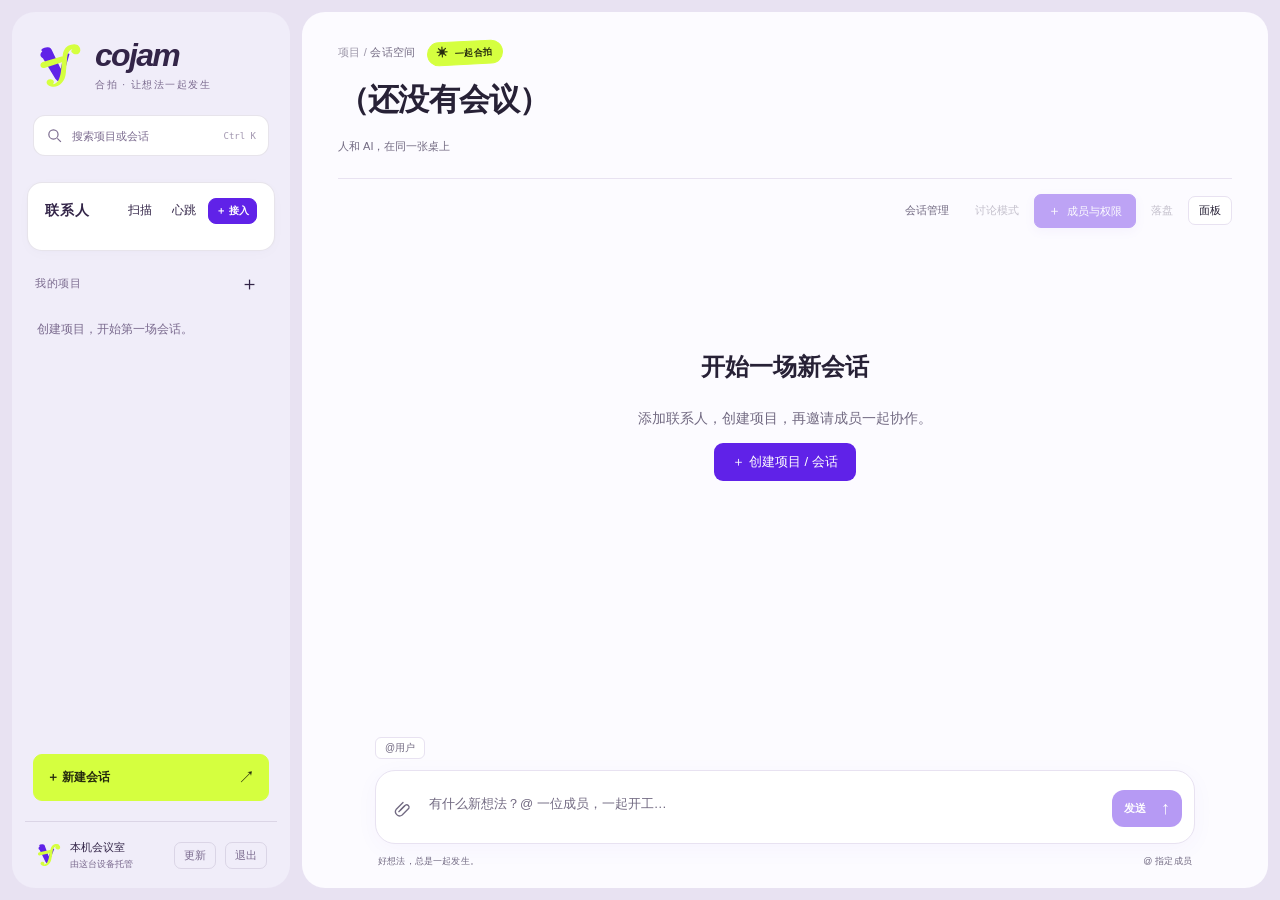
==== index.html @ d412b6d5 "Add agent discovery, ACP driver and standby-first routing Scan the machine for installed agents (CLI" ====
<!doctype html>
<html lang="zh-CN">
<head>
<meta charset="utf-8">
<meta name="viewport" content="width=device-width, initial-scale=1, viewport-fit=cover">
<meta name="apple-mobile-web-app-capable" content="yes">
<meta name="mobile-web-app-capable" content="yes">
<meta name="apple-mobile-web-app-status-bar-style" content="black-translucent">
<meta name="apple-mobile-web-app-title" content="合拍 Cojam">
<meta name="color-scheme" content="light dark">
<meta name="rt-token" content="__RT_TOKEN__">
<meta name="theme-color" content="#6022e8">
<link rel="manifest" href="/manifest.webmanifest">
<link rel="icon" href="/static/icon-192.png?v=cojam-262">
<link rel="apple-touch-icon" href="/static/icon-192.png?v=cojam-262">
<title>会议室</title>
<style>
/* ===== 颜色 / 字体：浅色默认，深色跟系统 ===== */
:root{
  --bg:#ffffff;--side:#f7f7f8;--bar:#ffffff;--fg:#18181b;--mut:#71717a;--faint:#a1a1aa;--line:#e7e7ea;--soft:#f3f3f5;--hover:rgba(24,24,27,.05);
  --btn:#2563eb;--btn-fg:#fff;--me:#eef3ff;--me-line:#dbe5ff;--code:#f6f6f8;
  --claude:#d97757;--codex:#10a37f;--work:#d97706;--danger:#dc2626;
  --shadow:0 1px 2px rgba(0,0,0,.04),0 4px 16px rgba(0,0,0,.06);--shadow-lg:0 12px 40px rgba(0,0,0,.18);
  --font:-apple-system,BlinkMacSystemFont,"Segoe UI","PingFang SC","Microsoft YaHei UI","Microsoft YaHei",sans-serif;--mono:ui-monospace,"Cascadia Code",Consolas,monospace;
}
@media(prefers-color-scheme:dark){:root{
  --bg:#151517;--side:#1b1b1e;--bar:#1b1b1e;--fg:#ececf1;--mut:#a1a1aa;--faint:#6b6b74;--line:#2c2c31;--soft:#232328;--hover:rgba(255,255,255,.05);
  --btn:#3b82f6;--me:#1e2a44;--me-line:#2a3a5c;--code:#0f0f11;
  --claude:#e5896a;--codex:#2fbf94;--work:#f59e0b;--danger:#f87171;
  --shadow:0 1px 2px rgba(0,0,0,.3),0 4px 16px rgba(0,0,0,.3);--shadow-lg:0 12px 40px rgba(0,0,0,.5);
}}
*{box-sizing:border-box}
html,body{height:100%;margin:0}
body{height:100dvh;background:var(--bg);color:var(--fg);font:15px/1.6 var(--font);display:flex;flex-direction:column;overflow-x:hidden;-webkit-font-smoothing:antialiased}
button{font-family:inherit;cursor:pointer;transition:background .15s,border-color .15s,color .15s,opacity .15s}
button:disabled{cursor:default}
:focus-visible{outline:2px solid var(--btn);outline-offset:2px}

/* ===== 顶栏 ===== */
header{padding:calc(10px + env(safe-area-inset-top)) 16px 10px;background:color-mix(in srgb,var(--bar) 85%,transparent);backdrop-filter:saturate(1.6) blur(14px);-webkit-backdrop-filter:saturate(1.6) blur(14px);border-bottom:1px solid var(--line);display:flex;align-items:center;gap:8px;flex-wrap:wrap;position:relative;z-index:10}
#title{font-weight:650;font-size:16px;letter-spacing:-.01em;flex:1;min-width:0;overflow:hidden;text-overflow:ellipsis;white-space:nowrap}
#title .wdn{font-weight:400;color:var(--mut);font-size:.85em}
#wd{display:none;font-size:12px;color:var(--mut);word-break:break-all;line-height:1.4;font-family:var(--mono)}
#bar{display:flex;gap:6px;align-items:center;flex-wrap:wrap}
#bar button,.cap{font-size:13px;padding:5px 12px;border:1px solid var(--line);background:var(--bar);color:var(--fg);border-radius:8px;white-space:nowrap}
#bar button:hover:not(:disabled){background:var(--soft)}
#bar button:disabled{opacity:.4}
#modeTag{display:none;font-size:11.5px;font-weight:600;padding:2px 9px;border-radius:999px;background:color-mix(in srgb,var(--work) 14%,transparent);color:var(--work);white-space:nowrap;letter-spacing:.02em}
body.work #modeTag{display:inline-block}
body.work header{box-shadow:inset 0 -2px 0 var(--work)}
#bMode.on{border-color:color-mix(in srgb,var(--work) 50%,transparent);color:var(--work);background:color-mix(in srgb,var(--work) 8%,transparent)}
#menu{display:none;font-size:18px;padding:2px 10px;border:1px solid var(--line);background:transparent;color:var(--fg);border-radius:8px}

/* AI 的胶囊：名字前一个色点，在想时会呼吸 */
.cap .cn{font-weight:600}
.cap .cn::before{content:"";display:inline-block;width:8px;height:8px;border-radius:50%;margin-right:7px;vertical-align:1px;background:var(--faint)}
#capClaude .cn::before{background:var(--claude)}
#capCodex .cn::before{background:var(--codex)}
.cap .cn::before{background:var(--c,var(--faint))}
#caps{display:contents}
.cap .cm,.cap .cs,.cap .cx{color:var(--mut)}
.cap .cm::before,.cap .cs::before,.cap .cx::before{content:" · "}
.cap .cx.hi{color:var(--danger);font-weight:600}
.cap.off .cs{color:var(--faint)}
.cap.term{border-color:color-mix(in srgb,var(--work) 50%,transparent)}.cap.term .cs{color:var(--work);font-weight:600}
.cap.think .cs{color:var(--btn);font-weight:600}
.cap.think .cn::before{animation:pulse 1.2s ease-in-out infinite}
@keyframes pulse{0%,100%{opacity:1;transform:scale(1)}50%{opacity:.35;transform:scale(.75)}}

/* ===== 会议列表（电脑左边栏最上面；手机收进"会议列表"弹窗）===== */
#rooms{display:none}
.rl{list-style:none;margin:0;padding:0}
.rl li a{display:flex;align-items:center;gap:8px;padding:6px 8px;border-radius:9px;color:var(--fg);text-decoration:none;font-size:13.5px;line-height:1.35}
.rl li a:hover{background:var(--hover)}
.rl li.cur a{background:var(--soft);font-weight:600}
.rl .dot{flex:none;width:8px;height:8px;border-radius:50%;background:transparent;border:1.5px solid var(--faint)}
.rl .dot.run{background:var(--btn);border-color:var(--btn);animation:pulse 1.2s ease-in-out infinite}
.rl .dot.you{background:var(--work);border-color:var(--work)}
.rl .dot.new{background:var(--faint);border-color:var(--faint)}
.rl .t{flex:1;min-width:0;overflow:hidden;text-overflow:ellipsis;white-space:nowrap}
.rl .b{flex:none;font-size:11px;font-weight:600;padding:0 6px;border-radius:999px;line-height:1.6;background:var(--soft);color:var(--mut)}
.rl .b.you{background:color-mix(in srgb,var(--work) 16%,transparent);color:var(--work)}
.rl .b.run{background:color-mix(in srgb,var(--btn) 14%,transparent);color:var(--btn)}
.rl li.arch a{opacity:.55}
#menu.attn{position:relative}
#menu.attn::after{content:"";position:absolute;top:3px;right:3px;width:8px;height:8px;border-radius:50%;background:var(--work)}

/* ===== 正在改的文件（文件护栏）===== */
#claimList{list-style:none;margin:0;padding:0}
#claimList li{display:flex;gap:8px;align-items:flex-start;padding:5px 6px;border-radius:8px;font-size:12.5px;line-height:1.45}
#claimList li:hover{background:var(--hover)}
#claimList .cf{flex:1;min-width:0;word-break:break-all}
#claimList .cf b{font-weight:600}
#claimList .cf small{display:block;color:var(--mut)}
#claimList .ai-claude b{color:var(--claude)}#claimList .ai-codex b{color:var(--codex)}
#claimList button{flex:none;font-size:11.5px !important;padding:1px 8px !important}

/* ===== 工具（MCP / 插件 / 技能）===== */
.tl{list-style:none;margin:0 0 10px;padding:0;max-height:30vh;overflow-y:auto;border:1px solid var(--line);border-radius:10px}
.tl li{display:flex;gap:9px;align-items:flex-start;padding:7px 10px;border-bottom:1px solid var(--line);font-size:13.5px;line-height:1.45}
.tl li:last-child{border-bottom:0}
.tl input{margin:3px 0 0;flex:none;accent-color:var(--btn);width:auto !important}
.tl .tn{flex:1;min-width:0;word-break:break-all}
.tl .tn small{display:block;color:var(--mut);font-size:12px}
.tl .tg{display:inline-block;font-size:10.5px;font-weight:600;padding:0 6px;margin-left:6px;border-radius:999px;background:var(--soft);color:var(--mut);vertical-align:1px}
.tl li.lk{opacity:.6}
.tl .empty{color:var(--mut);justify-content:center}
#mbox h4{margin:12px 0 6px;font-size:13px;font-weight:650;color:var(--mut)}
/* AI 成员：右边的操作（一键接入 / 删除） */
.tl li{position:relative}
.tl .agAct{margin-left:auto;display:flex;gap:6px;align-items:center;flex:none;flex-wrap:wrap;justify-content:flex-end}
.tl .agBtn{font-size:12px;padding:3px 10px;border:1px solid var(--line);background:transparent;color:var(--fg);border-radius:999px;cursor:pointer;white-space:nowrap}
.tl .agBtn:hover{background:var(--soft)}
.tl .agBtn.del{color:var(--danger);border-color:color-mix(in srgb,var(--danger) 45%,transparent)}
.tl .agOk{font-size:12px;color:var(--mut);white-space:nowrap}
#agList{max-height:46vh}
.tl .dot{display:inline-block;width:8px;height:8px;border-radius:50%;margin-right:6px;vertical-align:1px}
#mbox code{display:inline-block;background:var(--soft);padding:2px 7px;border-radius:6px;font-size:12.5px;word-break:break-all}
.agF{display:grid;grid-template-columns:auto minmax(0,1fr);gap:8px 10px;align-items:center;margin:12px 0 4px}
.agF label{font-size:12.5px;color:var(--mut);text-align:right;white-space:nowrap}
.agF input,.agF select{margin-bottom:0}

/* ===== 弹窗 ===== */
#modal{display:none;position:fixed;inset:0;z-index:50;background:rgba(10,10,12,.4);backdrop-filter:blur(3px);-webkit-backdrop-filter:blur(3px);align-items:center;justify-content:center;padding:16px}
#modal.show{display:flex;animation:fade .15s ease-out}
@keyframes fade{from{opacity:0}to{opacity:1}}
#mbox{background:var(--bar);color:var(--fg);border:1px solid var(--line);border-radius:16px;padding:20px;width:100%;max-width:480px;max-height:82vh;overflow-y:auto;box-shadow:var(--shadow-lg);animation:pop .18s ease-out}
@keyframes pop{from{transform:translateY(6px) scale(.98);opacity:0}to{transform:none;opacity:1}}
#mbox h3{margin:0 0 10px;font-size:16px;font-weight:650;letter-spacing:-.01em}
#mbox input,#mbox textarea,#mbox select,#mbox .mi{width:100%;font-size:15px;font-family:inherit;padding:9px 12px;border:1px solid var(--line);border-radius:10px;background:var(--bg);color:var(--fg);margin-bottom:10px;transition:border-color .15s,box-shadow .15s}
#mbox input:focus,#mbox textarea:focus,#mbox select:focus{outline:0;border-color:var(--btn);box-shadow:0 0 0 3px color-mix(in srgb,var(--btn) 18%,transparent)}
#mbox textarea{min-height:90px;max-height:40vh}
#mbox .btns{display:flex;gap:8px;justify-content:flex-end;flex-wrap:wrap}
#mbox button{font-size:14px;padding:7px 16px;border:1px solid var(--line);background:var(--bar);color:var(--fg);border-radius:9px}
#mbox button:hover:not(:disabled){background:var(--soft)}
#mbox button.pri{background:var(--btn);color:var(--btn-fg);border-color:var(--btn);font-weight:600}
#mbox button.pri:hover:not(:disabled){background:color-mix(in srgb,var(--btn) 88%,#000)}
#mbox button:disabled{opacity:.4}
#mbox .item{padding:10px 8px;margin:0 -8px;border-radius:10px;cursor:pointer;display:flex;justify-content:space-between;gap:8px;align-items:center;flex-wrap:wrap}
#mbox .item:hover{background:var(--soft)}
#mbox .item small{color:var(--mut);white-space:nowrap}
#mbox .item .tt{flex:1;min-width:0;word-break:break-all}
#mbox .item .acts{display:flex;gap:6px;align-items:center;flex-wrap:wrap}
#mbox .item .acts button{font-size:12px;padding:3px 10px;border-radius:7px}
#mbox .item.arch{opacity:.5}
#mbox code{display:block;background:var(--code);border:1px solid var(--line);padding:9px 11px;border-radius:9px;font:12.5px/1.45 var(--mono);word-break:break-all;margin:6px 0 12px}
#mbox .hint{font-size:13px;color:var(--mut);margin:4px 0 10px;line-height:1.5}

/* ===== 右边面板（像桌面版右侧那一栏）：目标、看板、正在改的文件、环境、上下文、工具、产出，一张张卡片，标题点一下收起 ===== */
#side{position:fixed;top:0;right:0;bottom:0;z-index:40;width:min(380px,100vw);background:var(--side);border-left:1px solid var(--line);overflow-y:auto;padding:calc(12px + env(safe-area-inset-top)) 12px calc(16px + env(safe-area-inset-bottom));transform:translateX(105%);transition:transform .2s ease-out;box-shadow:var(--shadow-lg);display:flex;flex-direction:column;gap:10px}
#side.on{transform:none}
#sideBg{display:none;position:fixed;inset:0;z-index:39;background:rgba(10,10,12,.3)}
#sideBg.on{display:block}
#side .sh{display:flex;align-items:center;font-size:11.5px;font-weight:600;color:var(--faint);letter-spacing:.08em;padding:2px 4px}
#sideX{margin-left:auto;border:0;background:transparent;color:var(--mut);font-size:22px;line-height:1;padding:0 4px}
.card{background:var(--bar);border:1px solid var(--line);border-radius:14px;padding:10px 14px 12px;font-size:13.5px;box-shadow:0 1px 2px rgba(0,0,0,.03)}
.card h4{display:flex;align-items:center;gap:6px;margin:0;font-size:13.5px;font-weight:600;cursor:pointer;-webkit-user-select:none;user-select:none;min-height:26px}
.card h4::after{content:"";order:9;width:0;height:0;border-left:4px solid transparent;border-right:4px solid transparent;border-top:5px solid var(--mut);transition:transform .15s;margin-left:2px}
.card h4 .ct{order:0}
.card h4 .cn{order:1;font-weight:500;font-size:12px;color:var(--mut)}
.card h4 button{order:8;margin-left:auto;font-size:12px;font-weight:500;padding:2px 9px;border:1px solid var(--line);background:var(--bar);color:var(--fg);border-radius:7px}
.card h4 button:hover{background:var(--soft)}
.card h4:not(:has(button))::after{margin-left:auto}
.card.shut h4::after{transform:rotate(-90deg)}
.card .cb{margin-top:8px}
.card.shut .cb{display:none}
.card .cb button{font-size:12px;padding:2px 9px;border:1px solid var(--line);background:var(--bar);color:var(--fg);border-radius:7px}
.card .cb button:hover:not(:disabled){background:var(--soft)}
.card .cb button:disabled{opacity:.45}
.kv{display:flex;align-items:baseline;gap:10px;padding:4px 0;line-height:1.45}
.kv>span:first-child{flex:none;width:56px;color:var(--mut);font-size:12.5px}
.kv .v{flex:1;min-width:0;word-break:break-all}
.kv .v.mono{font:12.5px/1.45 var(--mono)}
.kv button{flex:none}
.cx-row{padding:6px 0}
.cx-row+.cx-row{border-top:1px solid var(--line)}
.cx-row .top{display:flex;align-items:center;gap:8px}
.cx-row .nm{font-weight:600}
.cx-row .nm::before{content:"";display:inline-block;width:8px;height:8px;border-radius:50%;margin-right:7px;vertical-align:1px}
.cx-row.claude .nm::before{background:var(--claude)}.cx-row.codex .nm::before{background:var(--codex)}
.cx-row .sub{color:var(--mut);font-size:12px;flex:1;min-width:0;overflow:hidden;text-overflow:ellipsis;white-space:nowrap}
.meter{height:6px;border-radius:999px;background:var(--soft);overflow:hidden;margin:6px 0 2px}
.meter i{display:block;height:100%;background:var(--btn);border-radius:inherit}
.meter.hi i{background:var(--danger)}
.cx-row .num{font-size:12px;color:var(--mut);font-variant-numeric:tabular-nums}
.outl{list-style:none;margin:0;padding:0}
.outl li{display:flex;gap:8px;align-items:baseline;padding:4px 6px;margin:0 -6px;border-radius:8px;font-size:12.5px;line-height:1.45;cursor:pointer}
.outl li:hover{background:var(--hover)}
.outl li.un{opacity:.5;text-decoration:line-through}
.outl .st{flex:none;width:18px;font-weight:700;font-size:11px;text-align:center;border-radius:4px}
.outl .st.A{color:var(--codex)}.outl .st.M{color:var(--work)}.outl .st.D{color:var(--danger)}
.outl .p{flex:1;min-width:0;word-break:break-all}
.outl .p small{color:var(--mut);margin-left:6px}
.outl .who{flex:none;font-size:11.5px;color:var(--mut)}
.outh{font-size:11.5px;font-weight:600;color:var(--faint);letter-spacing:.06em;margin:10px 0 4px}
.outh:first-child{margin-top:0}
.thumbs{display:flex;flex-wrap:wrap;gap:6px}
.thumbs img{width:64px;height:64px;object-fit:cover;border-radius:8px;border:1px solid var(--line);cursor:pointer}
.card .empty{color:var(--faint);font-size:12.5px}
#bSide.attn{position:relative}
#bSide.attn::after{content:"";position:absolute;top:3px;right:3px;width:7px;height:7px;border-radius:50%;background:var(--work)}
#ann{font-size:13.5px}
#annText{white-space:pre-wrap;word-break:break-word;line-height:1.55;color:var(--fg)}
#annText.empty{color:var(--mut)}
#annEdit{display:none}
#annEdit textarea{width:100%;font-size:14px;min-height:160px;max-height:50vh;border-radius:10px}
#annEdit .btns{display:flex;gap:8px;margin-top:8px}
#boardList{list-style:none;margin:0 0 8px;padding:0;max-height:40vh;overflow-y:auto}
#boardList li{display:flex;gap:8px;align-items:flex-start;padding:6px;border-radius:8px}
#boardList li:hover{background:var(--hover)}
#boardList li .bt{flex:1;min-width:0;white-space:pre-wrap;word-break:break-word}
#boardList li .bt small{color:var(--faint);margin-left:6px;font-size:11.5px}
#boardList li.done .bt{text-decoration:line-through;color:var(--faint)}
#boardList li .pin{flex:none;width:16px;text-align:center;font-size:12px}
#boardList li input{margin:4px 0 0;flex:none;accent-color:var(--btn)}
#boardList li .bx{border:0 !important;background:transparent !important;padding:0 4px !important;color:var(--faint) !important;font-size:16px !important;line-height:1;opacity:0}
#boardList li:hover .bx{opacity:1}
@media(hover:none){#boardList li .bx{opacity:1}}
#boardList .empty{color:var(--faint)}
#board .badd{display:flex;gap:6px;align-items:center}
#board .badd select,#board .badd input{font-size:13.5px;font-family:inherit;padding:5px 8px;border:1px solid var(--line);border-radius:8px;background:var(--bg);color:var(--fg)}
#board .badd input{flex:1;min-width:0}

/* ===== 消息流：AI 左对齐带色块头像，你的话靠右浅色气泡，系统消息是居中小字 ===== */
#feed{flex:1;overflow-y:auto;overflow-x:hidden;padding:16px 12px;-webkit-overflow-scrolling:touch}
.msg{position:relative;margin:0 0 18px;word-break:break-word;overflow-wrap:anywhere}
.msg .who{display:flex;align-items:baseline;gap:8px;font-size:12px;color:var(--faint);margin-bottom:2px;line-height:1.4}
.msg .who .nm{font-weight:650;font-size:13.5px;color:var(--fg)}
.msg .body{white-space:pre-wrap}
.msg .body.md{white-space:normal}
.msg.claude,.msg.codex{padding:2px 0 2px 40px}
.msg.claude::before,.msg.codex::before{position:absolute;left:0;top:2px;width:28px;height:28px;border-radius:8px;display:flex;align-items:center;justify-content:center;font:700 13px/1 var(--font);color:#fff}
.msg.claude::before{content:"C";background:var(--claude)}
.msg.codex::before{content:"X";background:var(--codex)}
.msg.claude .nm{color:var(--claude)}
.msg.codex .nm{color:var(--codex)}
.msg.ai{padding:2px 0 2px 40px}
.msg.ai::before{position:absolute;left:0;top:2px;width:28px;height:28px;border-radius:8px;display:flex;align-items:center;justify-content:center;font:700 13px/1 var(--font);color:#fff;content:attr(data-l);background:var(--c)}
.msg.ai .nm{color:var(--c)}
.msg.me{margin-left:auto;max-width:80%;width:fit-content;background:var(--me);border:1px solid var(--me-line);padding:8px 14px 10px;border-radius:18px 18px 6px 18px}
.msg.me .who{justify-content:flex-end}
.msg.me .who .nm{display:none}
.msg.sys{margin:4px auto 18px;width:fit-content;max-width:90%;font-size:12.5px;color:var(--mut);text-align:center;background:var(--soft);padding:3px 12px;border-radius:999px;line-height:1.5}
.msg.touser{background:color-mix(in srgb,var(--work) 7%,transparent);border-radius:12px;padding:10px 12px 10px 52px;box-shadow:inset 3px 0 0 var(--work)}
.msg.touser::before{left:12px;top:12px}
.tag{display:inline-block;font-size:11px;font-weight:600;color:var(--work);background:color-mix(in srgb,var(--work) 14%,transparent);padding:0 7px;border-radius:999px;line-height:1.6}
.msg.step{text-align:left}
.undo{margin-top:8px;font-size:12.5px;padding:4px 12px;border:1px solid color-mix(in srgb,var(--work) 45%,transparent);background:transparent;color:var(--work);border-radius:7px;font-weight:600}
.undo:hover:not(:disabled){background:color-mix(in srgb,var(--work) 10%,transparent)}
.undo:disabled{opacity:.5;border-color:var(--line);color:var(--mut);font-weight:400}
.msg.flash{animation:flash 1.2s ease-out}
@keyframes flash{0%,40%{background-color:color-mix(in srgb,var(--btn) 16%,transparent)}100%{background-color:transparent}}
.msg.me.flash{animation:none;outline:2px solid var(--btn);outline-offset:2px}

/* markdown */
.md p{margin:0 0 10px}
.md>:last-child{margin-bottom:0}
.md h3,.md h4,.md h5,.md h6{margin:14px 0 6px;line-height:1.35;font-weight:650}
.md h3{font-size:1.15em}.md h4{font-size:1.07em}.md h5,.md h6{font-size:1em}
.md ul,.md ol{margin:0 0 10px;padding-left:22px}
.md li{margin:3px 0}
.md li::marker{color:var(--faint)}
.md blockquote{margin:0 0 10px;padding:2px 12px;border-left:3px solid var(--line);color:var(--mut)}
.md hr{border:0;border-top:1px solid var(--line);margin:14px 0}
.md code{padding:1px 6px;background:var(--soft);border:1px solid var(--line);border-radius:5px;font:.88em var(--mono)}
.md a{color:var(--btn);text-decoration:none;border-bottom:1px solid color-mix(in srgb,var(--btn) 35%,transparent)}
.md a:hover{border-bottom-color:var(--btn)}
.md strong{font-weight:650}
.md .tbl{overflow-x:auto;margin:0 0 10px;border:1px solid var(--line);border-radius:10px}
.md table{border-collapse:collapse;font-size:.93em;width:100%}
.md th,.md td{border-bottom:1px solid var(--line);padding:6px 12px;text-align:left;vertical-align:top}
.md tr:last-child td{border-bottom:0}
.md th{background:var(--soft);font-weight:600}
.msg pre{margin:8px 0;padding:12px 14px;background:var(--code);border:1px solid var(--line);border-radius:10px;overflow-x:auto;white-space:pre;font:13px/1.5 var(--mono);max-width:100%}

/* 附件 */
.atts{display:flex;flex-wrap:wrap;gap:8px;margin-top:8px}
.atts img{max-width:180px;max-height:180px;border-radius:10px;display:block;border:1px solid var(--line)}
.atts audio{max-width:100%}
.atts a.file{font-size:13px;padding:6px 10px;border:1px solid var(--line);background:var(--bar);border-radius:9px;color:inherit;text-decoration:none;word-break:break-all}
.atts a.file:hover{background:var(--soft)}

/* 引用 */
.who .rp{border:0;background:transparent;color:var(--faint);font-size:12px;padding:0 4px;margin-left:auto;cursor:pointer}
.who .rp:hover{color:var(--btn)}
.qt{border-left:2px solid var(--faint);padding:0 10px;margin:4px 0 6px;font-size:12.5px;color:var(--mut);cursor:pointer;overflow:hidden;text-overflow:ellipsis;display:-webkit-box;-webkit-line-clamp:2;-webkit-box-orient:vertical;word-break:break-word}
.qt:hover{color:var(--fg)}
#quote{display:none;align-items:flex-start;gap:6px;border-left:2px solid var(--btn);background:var(--soft);border-radius:8px;padding:6px 6px 6px 10px;margin-bottom:8px;font-size:13px;color:var(--mut)}
#quote.on{display:flex}
#quote .qtx{flex:1;min-width:0;overflow:hidden;text-overflow:ellipsis;white-space:nowrap}
#quote button{border:0;background:transparent;color:var(--mut);font-size:18px;line-height:1;padding:0 4px}
#cmenu{display:none;position:fixed;z-index:60;min-width:160px;background:var(--bar);color:var(--fg);border:1px solid var(--line);border-radius:12px;box-shadow:var(--shadow-lg);padding:5px;font-size:14px}
#cmenu.on{display:block;animation:pop .12s ease-out}
#cmenu button{display:block;width:100%;text-align:left;border:0;background:transparent;color:inherit;padding:7px 12px;border-radius:7px;font-size:14px}
#cmenu button:hover{background:var(--soft)}
@media(hover:hover) and (pointer:fine){.who .rp{display:none}}

/* 跳到我的发言：聊天区右下角两个圆按钮 */
#jump{position:fixed;z-index:15;display:none;flex-direction:column;gap:6px}
#jump.on{display:flex}
#jump button{width:36px;height:36px;padding:0;border-radius:50%;border:1px solid var(--line);background:color-mix(in srgb,var(--bar) 88%,transparent);backdrop-filter:blur(8px);-webkit-backdrop-filter:blur(8px);color:var(--mut);box-shadow:var(--shadow);display:flex;align-items:center;justify-content:center;touch-action:manipulation;-webkit-user-select:none;user-select:none;-webkit-touch-callout:none}
#jump button:hover{color:var(--fg);border-color:color-mix(in srgb,var(--btn) 40%,var(--line))}
#jump button:active{transform:scale(.92)}
#jump button.dim{opacity:.45}
#jump svg{width:18px;height:18px;fill:none;stroke:currentColor;stroke-width:2.2;stroke-linecap:round;stroke-linejoin:round}

/* ===== 状态行 ===== */
#status{display:none;padding:6px 16px;font-size:13px;color:var(--mut);background:var(--bg)}
#status.on{display:flex;align-items:center;gap:10px}
#stMain{flex:1;min-width:0}
#stText{display:flex;align-items:center;gap:8px}
#stLive .ln{margin:3px 0 0 15px;font-size:12.5px;line-height:1.5;color:var(--fg);opacity:.8;cursor:pointer;overflow:hidden;display:-webkit-box;-webkit-line-clamp:2;-webkit-box-orient:vertical;word-break:break-word;white-space:pre-wrap}
#stLive .ln.open{-webkit-line-clamp:unset;max-height:30vh;overflow-y:auto}
#stLive .ln b{font-weight:600;margin-right:6px}#stLive .ln .t{color:var(--faint);margin-right:6px}
#stLive .ln.claude b{color:var(--claude)}#stLive .ln.codex b{color:var(--codex)}
#stText::before{content:"";flex:none;width:7px;height:7px;border-radius:50%;background:var(--btn);animation:pulse 1.2s ease-in-out infinite}
#stops{display:flex;gap:6px;flex:none}
#stops button{font-size:12.5px;font-weight:600;padding:3px 12px;border:1px solid color-mix(in srgb,var(--danger) 45%,transparent);background:transparent;color:var(--danger);border-radius:7px;white-space:nowrap}
#stops button:hover,#stops button:active{background:var(--danger);color:#fff;border-color:var(--danger)}

/* ===== 输入区：一张圆角卡片 ===== */
footer{background:var(--bg);padding:6px 12px calc(12px + env(safe-area-inset-bottom))}
body.drag footer .row{outline:2px dashed var(--btn);outline-offset:3px}
.quick{display:flex;gap:6px;margin-bottom:8px}
.quick button{font-size:12.5px;padding:3px 10px;border:1px solid var(--line);background:transparent;color:var(--mut);border-radius:999px}
.quick button:hover{color:var(--fg);background:var(--soft)}
#pend{display:none;gap:8px;flex-wrap:wrap;margin-bottom:8px}
.chip{position:relative;border:1px solid var(--line);background:var(--bar);border-radius:10px;padding:5px 26px 5px 8px;font-size:12px;max-width:100%;display:flex;align-items:center;gap:8px;word-break:break-all}
.chip img{width:44px;height:44px;object-fit:cover;border-radius:7px}
.chip .x{position:absolute;top:1px;right:2px;border:0;background:transparent;color:var(--mut);font-size:18px;line-height:1;padding:2px 4px}
.row{display:flex;gap:6px;align-items:flex-end;background:var(--bar);border:1px solid var(--line);border-radius:16px;padding:6px;box-shadow:var(--shadow);transition:border-color .15s,box-shadow .15s}
.row:focus-within{border-color:color-mix(in srgb,var(--btn) 55%,var(--line));box-shadow:var(--shadow),0 0 0 3px color-mix(in srgb,var(--btn) 12%,transparent)}
textarea{flex:1;min-width:0;font-size:15px;font-family:inherit;line-height:1.5;padding:7px 6px;border:1px solid var(--line);border-radius:10px;background:var(--bg);color:var(--fg);resize:none;max-height:160px}
.row textarea{border:0;background:transparent;outline:0}
#clip{font-size:18px;width:38px;height:38px;padding:0;border:0;background:transparent;color:var(--mut);border-radius:10px;flex:none}
#clip:hover{background:var(--soft);color:var(--fg)}
#send{font-size:14px;font-weight:600;height:38px;padding:0 18px;border:0;border-radius:11px;background:var(--btn);color:var(--btn-fg);flex:none}
#send:hover{background:color-mix(in srgb,var(--btn) 88%,#000)}

/* ===== 平板 / 窄电脑窗口：内容居中，行不拉太长 ===== */
@media(min-width:601px){
  #feed{padding:20px max(20px,calc((100% - 820px)/2))}
  #status{padding-left:max(20px,calc((100% - 820px)/2));padding-right:max(20px,calc((100% - 820px)/2))}
  footer{padding:6px max(16px,calc((100% - 820px)/2)) calc(16px + env(safe-area-inset-bottom))}
  .atts img{max-width:240px;max-height:240px}
}

/* ===== 电脑：左边栏（标题、各 AI 胶囊、按钮、完整公告）+ 右边聊天 ===== */
@media(min-width:1000px){
  body{display:grid;grid-template-columns:280px minmax(0,1fr);grid-template-rows:auto minmax(0,1fr) auto auto;
       grid-template-areas:"rooms feed" "head feed" "head status" "head foot"}
  #rooms{display:block;grid-area:rooms;background:var(--side);border-right:1px solid var(--line);border-bottom:1px solid var(--line);padding:14px 10px 10px;max-height:45vh;overflow-y:auto}
  #rooms .rh{display:flex;align-items:center;gap:6px;padding:0 8px 6px;font-size:11.5px;font-weight:600;color:var(--faint);letter-spacing:.08em}
  #rooms .rh button{margin-left:auto;font-size:12px;letter-spacing:0;padding:2px 9px;border:1px solid var(--line);background:var(--bar);color:var(--fg);border-radius:7px}
  #rooms .rh button:hover{background:var(--soft)}
  header{grid-area:head;flex-direction:column;align-items:stretch;justify-content:flex-start;gap:14px;padding:22px 18px 16px;overflow-y:auto;border-bottom:0;border-right:1px solid var(--line);background:var(--side);backdrop-filter:none;-webkit-backdrop-filter:none}
  body.work header{box-shadow:inset 0 3px 0 var(--work)}
  #title{white-space:normal;font-size:18px;line-height:1.35}
  #modeTag{align-self:flex-start;margin-top:-6px}
  #wd{display:block;margin-top:-8px}
  #title .wdn{display:none}
  #bar{display:grid;grid-template-columns:1fr 1fr;gap:6px}
  #bar button{font-size:13.5px;padding:7px 10px;border-radius:9px}
  #bar .cap{grid-column:1/-1;text-align:left;white-space:normal;line-height:1.45;padding:10px 12px;border-radius:11px;box-shadow:var(--shadow)}
  #bar #caps .cap:first-child{margin-top:6px}#bar #capClaude{margin-top:6px}
  #bar .cap .cm,#bar .cap .cs,#bar .cap .cx{display:block;font-size:12px;padding-left:15px}
  #bar .cap .cm::before,#bar .cap .cs::before,#bar .cap .cx::before{content:none}
  #bar .cap.off .cn{color:var(--fg)}
  #feed{grid-area:feed;padding:28px max(32px,calc((100% - 820px)/2))}
  #status{grid-area:status;padding-left:max(32px,calc((100% - 820px)/2));padding-right:max(32px,calc((100% - 820px)/2))}
  footer{grid-area:foot;padding:6px max(32px,calc((100% - 820px)/2)) 20px}
  .msg.me{max-width:72%}
}
/* 宽屏：右边面板常驻，成第三栏 */
@media(min-width:1280px){
  body{grid-template-columns:280px minmax(0,1fr) 340px;grid-template-areas:"rooms feed side" "head feed side" "head status side" "head foot side"}
  #side{grid-area:side;position:static;width:auto;transform:none;box-shadow:none;transition:none;z-index:auto;padding:14px 12px 16px;min-height:0}
  #sideX,#bSide,#sideBg,#sideBg.on{display:none !important}
  #feed{padding:28px max(28px,calc((100% - 780px)/2))}
  #status{padding-left:max(28px,calc((100% - 780px)/2));padding-right:max(28px,calc((100% - 780px)/2))}
  footer{padding:6px max(28px,calc((100% - 780px)/2)) 20px}
}

/* ===== 手机 ===== */
@media(max-width:600px){
  header{padding:calc(8px + env(safe-area-inset-top)) 12px 8px}
  #title{font-size:15.5px}
  #menu{display:block;min-height:34px}
  #bar{display:none;position:absolute;top:100%;left:0;right:0;z-index:20;background:var(--bar);border-bottom:1px solid var(--line);box-shadow:0 10px 24px rgba(0,0,0,.14)}
  #bar.show{display:grid;grid-template-columns:1fr 1fr;gap:8px;padding:12px}
  #bar button{font-size:15px;padding:10px;border-radius:10px}
  #bar .cap{grid-column:1/-1;text-align:left}
  .cap .cm{display:none}
  #feed{padding:14px 12px}
  .msg.claude,.msg.codex{padding-left:34px}
  .msg.claude::before,.msg.codex::before{width:24px;height:24px;font-size:12px;border-radius:7px}
  .msg.touser{padding-left:44px}
  .msg.me{max-width:88%}
  .md table{font-size:.88em}
  .atts img{max-width:140px;max-height:140px}
  footer{padding:4px 8px calc(8px + env(safe-area-inset-bottom))}
  .quick{overflow-x:auto;flex-wrap:nowrap;scrollbar-width:none;-webkit-overflow-scrolling:touch}
  .quick::-webkit-scrollbar{display:none}
  .quick button{flex:none;padding:5px 12px;font-size:13.5px}
  textarea{font-size:16px}
  #clip,#send{height:40px}
  .undo{padding:6px 12px}
  #stops button{padding:6px 12px;font-size:13.5px}
  .who .rp{font-size:13px;padding:2px 6px}
  #jump button{width:32px;height:32px;opacity:.85}
  #jump button.dim{opacity:.35}
}
/* 看图 / 标注 */
#viewer{display:none;position:fixed;inset:0;z-index:60;background:rgba(8,8,10,.94);backdrop-filter:blur(6px);-webkit-backdrop-filter:blur(6px);color:#ececf1;flex-direction:column}
#viewer.on{display:flex}
#viewer .vbar{display:flex;align-items:center;gap:6px;padding:8px 10px;flex-wrap:wrap;flex:none}
#viewer .vbar .grow{flex:1;min-width:0;font-size:13px;color:#a1a1aa;white-space:nowrap;overflow:hidden;text-overflow:ellipsis}
#viewer button,#viewer a.vb{background:rgba(255,255,255,.08);color:#ececf1;border:1px solid rgba(255,255,255,.12);border-radius:9px;padding:6px 11px;font-size:13px;cursor:pointer;text-decoration:none;line-height:1.3}
#viewer button:hover,#viewer a.vb:hover{background:rgba(255,255,255,.16)}
#viewer button.on{background:#3b82f6;border-color:#3b82f6}
#viewer button.pri{background:#2563eb;border-color:#2563eb}
#viewer button:disabled{opacity:.35;cursor:default}
#vStage{flex:1;min-height:0;position:relative;display:flex;align-items:center;justify-content:center;overflow:hidden;touch-action:pan-y pinch-zoom}
#vStage.zoom{overflow:auto;display:block;touch-action:auto}
#vImg{max-width:100%;max-height:100%;object-fit:contain;cursor:zoom-in;-webkit-user-select:none;user-select:none}
#vStage.zoom #vImg{max-width:none;max-height:none;cursor:zoom-out;margin:auto;display:block}
#vStage .nav{position:absolute;top:50%;transform:translateY(-50%);width:44px;height:64px;border-radius:12px;font-size:26px;padding:0;z-index:2}
#vPrev{left:10px}#vNext{right:10px}
#vWrap{position:relative;display:none;touch-action:none}
#vWrap canvas{display:block}
#vOv{position:absolute;left:0;top:0;pointer-events:none}
#viewer.edit #vImg,#viewer.edit .nav{display:none}
#viewer.edit #vWrap{display:block}
#viewer .vedit{display:none}
#viewer.edit .vedit{display:flex}
#viewer.edit .vview{display:none}
#vTools{gap:6px;align-items:center;flex-wrap:wrap}
#vTools .sw{width:24px;height:24px;padding:0;border-radius:50%;border:2px solid rgba(255,255,255,.25)}
#vTools .sw.on{border-color:#fff;box-shadow:0 0 0 2px #3b82f6}
#vTools .sep{width:1px;height:22px;background:rgba(255,255,255,.15);margin:0 2px}
#vHint{font-size:12px;color:#a1a1aa;padding:0 12px 8px;text-align:center;flex:none}
@media (max-width:700px){
  #viewer .vbar{padding:6px 8px;gap:5px}
  #viewer button,#viewer a.vb{padding:6px 9px}
  #vStage .nav{width:36px;height:52px;font-size:22px;background:rgba(0,0,0,.35)}
  #vPrev{left:4px}#vNext{right:4px}
}
.chip img{cursor:pointer}
/* 我的发言目录 */
#toc{display:none;position:fixed;z-index:16;width:340px;max-width:calc(100vw - 24px);max-height:62vh;flex-direction:column;background:var(--bar);border:1px solid var(--line);border-radius:14px;box-shadow:var(--shadow-lg);overflow:hidden}
#toc.on{display:flex}
#toc .hd{display:flex;align-items:center;gap:8px;padding:10px 12px;border-bottom:1px solid var(--line);font-weight:600;font-size:14px}
#toc .hd .n{color:var(--mut);font-weight:400;font-size:12px}
#toc .hd input{flex:1;min-width:0;font:inherit;font-weight:400;font-size:13px;padding:5px 9px;border:1px solid var(--line);border-radius:8px;background:var(--soft);color:var(--fg)}
#toc .hd button{border:0;background:none;color:var(--mut);font-size:20px;line-height:1;padding:0 4px;cursor:pointer}
#tocList{list-style:none;margin:0;padding:4px;overflow-y:auto}
#tocList li{display:flex;gap:10px;padding:8px 10px;border-radius:9px;cursor:pointer;font-size:13px;line-height:1.45}
#tocList li:hover{background:var(--hover)}
#tocList li.cur{background:var(--me);box-shadow:inset 3px 0 0 var(--btn)}
#tocList .t{color:var(--faint);font-variant-numeric:tabular-nums;flex:none}
#tocList .x{overflow:hidden;display:-webkit-box;-webkit-line-clamp:2;-webkit-box-orient:vertical;word-break:break-all}
#tocList .empty{color:var(--mut);cursor:default;justify-content:center}
#tocList .empty:hover{background:none}
@media (max-width:700px){
  #toc{left:0!important;right:0!important;bottom:0!important;width:auto;max-width:none;max-height:70vh;border-radius:16px 16px 0 0}
  #tocList li{padding:11px 12px;font-size:14px}
}
</style>
<link rel="stylesheet" href="/static/workspace.css">
<link rel="stylesheet" href="/static/studio.css">
</head>
<body>
<div id="navShade"></div>
<nav id="rooms" aria-label="联系人和项目"><div class="brand"><img src="/static/logo.svg" width="42" height="42" alt=""><span class="brand-word">cojam<small>合拍 · 让想法一起发生</small></span><button id="navClose" aria-label="关闭导航">×</button></div><label class="nav-search" for="navSearch"><svg class="ui-icon" viewBox="0 0 24 24" fill="none" stroke="currentColor" stroke-width="1.7" aria-hidden="true"><circle cx="10.5" cy="10.5" r="6.5"/><path d="m16 16 5 5"/></svg><input id="navSearch" type="search" placeholder="搜索项目或会话" autocomplete="off"><kbd aria-hidden="true">⌘ K</kbd></label>
<section class="contacts-section"><div class="rh">联系人 <span id="contactCount"></span><span class="rh-actions"><button id="contactsScan" title="扫描本机已安装的 Agent 并一键连接" aria-label="扫描本机 Agent">扫描</button><button id="connSettingsBtn" title="连接与心跳设置" aria-label="连接与心跳设置">心跳</button><button id="contactsAdd" aria-label="接入联系人">＋ 接入</button></span></div><ul id="contactList"></ul></section>
<section class="projects-section"><div class="rh">我的项目<button id="projectAdd" aria-label="新建项目">＋</button></div><ul class="rl" id="roomList"></ul></section><button id="rNew" class="nav-new">＋ 新建会话<span aria-hidden="true">↗</span></button><div class="nav-foot"><img src="/static/logo.svg" width="26" height="26" alt=""><span>本机会议室<small>由这台设备托管</small></span><button type="button" id="updateApp" title="检查并下载更新">更新</button><button type="button" id="quitApp" title="停止本机合拍服务">退出</button></div></nav>
<header>
  <button id="navToggle" aria-label="打开联系人和项目">☰</button>
  <div class="room-heading"><div class="room-overline"><div id="roomContext">会话空间</div><span class="room-type"><span aria-hidden="true">✳</span> 一起合拍</span></div><div id="title">会议室</div><div class="room-detail"><div id="roomMemberFaces" aria-hidden="true"></div><div id="roomSummary">人和 AI，在同一张桌上</div></div></div><div id="wd"></div><span id="modeTag">干活模式</span>
  <button type="button" id="menu" aria-label="菜单">&#9776;</button>
  <div id="bar">
    <button type="button" id="bList">会话管理</button><button type="button" id="bNew">新会话</button><button type="button" id="bMode">讨论模式</button><button type="button" id="bAgents">成员与权限</button><button type="button" id="bWrap">落盘</button><button type="button" id="bSide">面板</button>
    <div id="caps"></div>
  </div>
  <div class="session-brief" id="sessionBrief" hidden><span class="brief-marker" aria-hidden="true">↗</span><div><span class="brief-label">这次的共同目标</span><p id="sessionBriefText"></p></div></div>
</header>
<div id="modal"><div id="mbox" role="dialog" aria-modal="true" aria-label="会话设置" tabindex="-1"></div></div>
<div id="cmenu"></div>
<div id="sideBg"></div>
<aside id="side" aria-label="这场会议的面板">
  <div class="sh">这场会议<button type="button" id="sideX" aria-label="关闭面板">&times;</button></div>
  <section class="card" data-k="goal"><h4><span class="ct">目标</span><button type="button" id="annBtn">编辑</button></h4>
    <div class="cb" id="ann"><div class="top"><div id="annText">（还没写这场会议的目标）</div><button type="button" id="boardBtn" hidden>看板</button></div>
      <div id="annEdit"><textarea id="annTa" placeholder="这场会议要做成什么…（两个 AI 每次被叫时都会看到最新的）"></textarea>
        <div class="btns"><button type="button" id="annSave">保存</button><button type="button" id="annCancel">取消</button></div></div></div></section>
  <section class="card" data-k="board"><h4><span class="ct">看板</span><span class="cn" id="boardN"></span></h4>
    <div class="cb" id="board"><ul id="boardList"></ul>
      <div class="badd"><select id="bKind"><option value="todo">待办</option><option value="note">公告</option></select><input id="bText" maxlength="500" placeholder="加一条…"><button type="button" id="bAdd">加</button></div></div></section>
  <section class="card" data-k="claims"><h4><span class="ct">正在改的文件</span><span class="cn" id="claimN"></span><button type="button" id="cMine" title="你自己在手动改的文件，占住它，AI 就不会去改">我在改…</button></h4>
    <div class="cb" id="claims"><ul id="claimList"></ul></div></section>
  <section class="card" data-k="env"><h4><span class="ct">环境</span></h4><div class="cb" id="envBox"></div></section>
  <section class="card" data-k="ctx"><h4><span class="ct">上下文</span></h4><div class="cb" id="ctxBox"></div></section>
  <section class="card" data-k="tools"><h4><span class="ct">工具</span></h4><div class="cb" id="toolBox"></div></section>
  <section class="card" data-k="out"><h4><span class="ct">产出</span><span class="cn" id="outN"></span></h4><div class="cb" id="outBox"></div></section>
</aside>
<div id="feed"></div>
<div id="toc"><div class="hd">我的发言 <span class="n" id="tocN"></span><input id="tocQ" placeholder="搜一下…" aria-label="搜我的发言"><button type="button" id="tocX" aria-label="关闭">&times;</button></div><ul id="tocList"></ul></div>
<div id="viewer">
  <div class="vbar vview"><span class="grow" id="vInfo"></span><button type="button" id="vEdit">标注 / 裁剪</button><a class="vb" id="vOrig" target="_blank" rel="noopener">原图</a><button type="button" id="vClose">关闭</button></div>
  <div class="vbar vedit" id="vTools">
    <button type="button" data-tool="pen" class="on">画笔</button><button type="button" data-tool="arrow">箭头</button><button type="button" data-tool="rect">框</button><button type="button" data-tool="text">文字</button><button type="button" data-tool="crop">裁剪</button>
    <span class="sep"></span>
    <button type="button" class="sw on" data-color="#ef4444" style="background:#ef4444" aria-label="红"></button><button type="button" class="sw" data-color="#facc15" style="background:#facc15" aria-label="黄"></button><button type="button" class="sw" data-color="#22c55e" style="background:#22c55e" aria-label="绿"></button><button type="button" class="sw" data-color="#3b82f6" style="background:#3b82f6" aria-label="蓝"></button><button type="button" class="sw" data-color="#ffffff" style="background:#ffffff" aria-label="白"></button><button type="button" class="sw" data-color="#111111" style="background:#111111" aria-label="黑"></button>
    <span class="sep"></span>
    <button type="button" id="vThick" title="线条粗细">中</button><button type="button" id="vUndo" disabled>撤销</button>
    <span class="grow"></span>
    <button type="button" id="vSave" title="下载到本机">存到本机</button><button type="button" id="vCancel">取消</button><button type="button" id="vDone" class="pri">放进输入框</button>
  </div>
  <div id="vStage"><button type="button" class="nav" id="vPrev" aria-label="上一张">&#8249;</button><img id="vImg" alt=""><div id="vWrap"><canvas id="vCv"></canvas><canvas id="vOv"></canvas></div><button type="button" class="nav" id="vNext" aria-label="下一张">&#8250;</button></div>
  <div id="vHint"></div>
</div>
<div id="jump"><button type="button" id="jToc" title="我的发言目录" aria-label="我的发言目录"><svg viewBox="0 0 24 24"><path d="M9 6h11M9 12h11M9 18h11M4 6h.01M4 12h.01M4 18h.01"/></svg></button><button type="button" id="jUp" title="上一条我的发言（长按：到顶）" aria-label="上一条我的发言"><svg viewBox="0 0 24 24"><path d="M6 15l6-6 6 6"/></svg></button><button type="button" id="jDn" title="下一条我的发言（长按：到底）" aria-label="下一条我的发言"><svg viewBox="0 0 24 24"><path d="M6 9l6 6 6-6"/></svg></button></div>
<div id="status"><div id="stMain"><span id="stText"></span><div id="stLive"></div></div><span id="stops"></span></div>
<footer>
  <div class="quick" id="quick"></div>
  <div id="quote"><span class="qtx"></span><button type="button" id="quoteX" aria-label="取消引用">&times;</button></div>
  <div id="pend"></div>
  <div class="row"><button id="clip" type="button" aria-label="添加附件"><svg viewBox="0 0 24 24" fill="none" stroke="currentColor" stroke-width="1.6" stroke-linecap="round"><path d="m9 12 6-6a3 3 0 0 1 4 4l-8 8a5 5 0 0 1-7-7l8-8"/><path d="m7 14 7-7"/></svg></button><input type="file" id="file" multiple hidden><textarea id="ta" rows="1" aria-label="会话消息" placeholder="有什么新想法？@ 一位成员，一起开工…"></textarea><button id="send" type="button">发送 <span aria-hidden="true">↑</span></button></div>
  <div class="composer-note"><span>好想法，总是一起发生。</span><span>@ 指定成员</span></div>
</footer>
<script src="/static/workspace.js"></script>
<script src="/static/qrcode.min.js"></script>
<script src="/static/connections.js"></script>
<script>
(function(){const m=document.querySelector('meta[name=rt-token]'),t=m?m.content:'';if(!t)return;if(t.startsWith('dev_')){try{localStorage.setItem('cojam_owner_device_token',t)}catch(e){}}const f=window.fetch;window.fetch=function(u,o){o=o||{};const h=new Headers(o.headers||{});h.set('X-RT-Token',t);o.headers=h;return f.call(this,u,o)}})();
// Each owner tab registers separately. A short grace period permits reload and tab handoff.
function ownerTabId(search){
  try{
    const id=new URLSearchParams(search).get('owner_tab')||'';
    return /^[A-Za-z0-9_-]{16,80}$/.test(id)?id:'';
  }catch(e){return ''}
}
// crypto.randomUUID 只在 HTTPS 或 localhost 可用；局域网/Tailscale 的 http 地址需要降级。
function ownerInstance(){
  try{
    const id=crypto.randomUUID().replace(/-/g,'');
    if(/^[A-Za-z0-9_-]{16,80}$/.test(id))return id;
  }catch(e){}
  const bytes=new Uint8Array(16);
  try{crypto.getRandomValues(bytes)}catch(e){for(let i=0;i<16;i++)bytes[i]=Math.floor(Math.random()*256)}
  return Array.from(bytes,b=>b.toString(16).padStart(2,'0')).join('');
}
(function(){
  const desktop=ownerTabId(location.search);
  const instance=desktop||ownerInstance(), endpoint='/api/ui/session';
  let tab=desktop||instance;
  try{
    if(!desktop){
      const navigation=performance.getEntriesByType('navigation')[0];
      if(navigation&&navigation.type==='reload')tab=sessionStorage.getItem('cojam_owner_tab')||instance;
      sessionStorage.setItem('cojam_owner_tab',tab);
    }
  }catch(e){}
  let exiting=false;
  const hasActiveJobs=()=>((typeof lastRun!=='undefined'&&(lastRun.running.length||lastRun.queued))||(typeof ROOMS!=='undefined'&&ROOMS.some(r=>(Array.isArray(r.running)?r.running.length:!!r.running)||r.queued)));
  const report=action=>fetch(endpoint,{method:'POST',headers:{'Content-Type':'application/json'},body:JSON.stringify({tab,action,instance}),keepalive:true}).catch(()=>{});
  report('open');
  const timer=setInterval(()=>{if(!exiting)report('ping')},30000);
  addEventListener('pageshow',event=>{if(event.persisted&&!exiting)report('open')});
  addEventListener('pagehide',()=>{if(!exiting)report('close')});
  if(!desktop)addEventListener('beforeunload',event=>{if(!exiting&&hasActiveJobs()){event.preventDefault();event.returnValue=''}});
  document.getElementById('quitApp').onclick=async()=>{
    if(hasActiveJobs()&&!confirm('还有任务正在运行或排队，退出会中断这些任务。确定退出合拍吗？'))return;
    const [ok,j]=await post('/api/server/exit',{});
    if(!ok){alert(j.error||'退出失败');return}
    exiting=true;clearInterval(timer);
    document.body.innerHTML='<main class="closed-screen"><img src="/static/logo.svg" width="60" height="60" alt=""><h1>合拍已退出</h1><p>本机服务已停止。需要时重新打开合拍即可。</p><button onclick="window.close()">关闭页面</button></main>';
  };
})();
const feed=document.getElementById('feed'),ta=document.getElementById('ta'),st=document.getElementById('status');
const touch=matchMedia('(pointer:coarse)').matches||('ontouchstart' in window);
let since=0,curMeeting=undefined,S=null;
const msgById={};
// 这个标签页开着的会议（会议号在地址栏 ?r=…；每个标签页可以开不同的会议）
let RID=new URLSearchParams(location.search).get('r')||null;
const api=a=>'/api/r/'+encodeURIComponent(RID||'-')+'/'+a;
if('serviceWorker' in navigator&&(location.protocol==='https:'||location.hostname==='127.0.0.1'||location.hostname==='localhost'))navigator.serviceWorker.register('/sw.js').catch(()=>{});
function esc(s){return String(s).replace(/[&<>"]/g,c=>({'&':'&amp;','<':'&lt;','>':'&gt;','"':'&quot;'}[c]))}
function render(t,md){
  const parts=t.split('```');let h='';
  parts.forEach((p,i)=>{
    if(i%2){h+='<pre>'+esc(p.replace(/^[^\n]*\n/,''))+'</pre>'}
    else h+=md?mdBlock(p):esc(p);
  });
  return h;
}
// 简易 markdown：先转义再套标签，只出现下面写死的几种标签；链接只认 http(s)
function mdInline(s){
  const hold=[];
  const keep=h=>{hold.push(h);return '\u0000'+(hold.length-1)+'\u0000'};
  s=s.replace(/`([^`\n]+)`/g,(_,c)=>keep('<code>'+esc(c)+'</code>'));
  s=s.replace(/\[([^\]\n]+)\]\((https?:\/\/[^\s)]+)\)/g,(_,tx,u)=>keep('<a href="'+esc(u)+'" target="_blank" rel="noopener">'+esc(tx)+'</a>'));
  s=s.replace(/(^|[^"\w\u0000])(https?:\/\/[^\s<>\u0000]+?)([.,;:!?)）。，；：！？]*(?:\s|$))/g,(_,a,u,z)=>a+keep('<a href="'+esc(u)+'" target="_blank" rel="noopener">'+esc(u)+'</a>')+z);
  s=esc(s);
  s=s.replace(/\*\*([^*\n]+?)\*\*/g,'<strong>$1</strong>').replace(/~~([^~\n]+?)~~/g,'<del>$1</del>');
  s=s.replace(/(^|[^*\w])\*([^*\s][^*\n]*?)\*(?![*\w])/g,'$1<em>$2</em>');
  return s.replace(/\u0000(\d+)\u0000/g,(_,n)=>hold[+n]);
}
function mdBlock(t){
  const L=t.replace(/\r/g,'').split('\n');let h='',i=0;const para=[];
  const flush=()=>{if(para.length){h+='<p>'+para.map(mdInline).join('<br>')+'</p>';para.length=0}};
  const cells=r=>r.trim().replace(/^\|/,'').replace(/\|$/,'').split('|').map(c=>c.trim());
  const isRow=l=>/^\s*\|.*\|\s*$/.test(l);
  const isSep=l=>/^\s*\|?\s*:?-{2,}:?\s*(\|\s*:?-{2,}:?\s*)*\|?\s*$/.test(l)&&l.indexOf('-')>=0;
  const LI=/^(\s*)([-*+]|\d+[.)])\s+(.*)$/;
  while(i<L.length){
    const l=L[i];let m;
    if(!l.trim()){flush();i++;continue}
    if(m=l.match(/^(#{1,6})\s+(.*)$/)){flush();const n=Math.min(m[1].length+2,6);h+='<h'+n+'>'+mdInline(m[2])+'</h'+n+'>';i++;continue}
    if(/^\s*([-*_])(\s*\1){2,}\s*$/.test(l)){flush();h+='<hr>';i++;continue}
    if(/^\s*>/.test(l)){flush();const q=[];while(i<L.length&&/^\s*>/.test(L[i])){q.push(L[i].replace(/^\s*>\s?/,''));i++}h+='<blockquote>'+mdBlock(q.join('\n'))+'</blockquote>';continue}
    if(isRow(l)&&i+1<L.length&&isSep(L[i+1])){
      flush();const hd=cells(l);i+=2;let b='';
      while(i<L.length&&isRow(L[i])){b+='<tr>'+cells(L[i]).map(c=>'<td>'+mdInline(c)+'</td>').join('')+'</tr>';i++}
      h+='<div class="tbl"><table><thead><tr>'+hd.map(c=>'<th>'+mdInline(c)+'</th>').join('')+'</tr></thead><tbody>'+b+'</tbody></table></div>';continue;
    }
    if(m=l.match(LI)){
      flush();const items=[];
      while(i<L.length){
        const x=L[i].match(LI);
        if(x){items.push({ind:x[1].replace(/\t/g,'    ').length,ol:/\d/.test(x[2]),text:x[3]});i++}
        else if(L[i].trim()&&/^\s+/.test(L[i])&&items.length){items[items.length-1].text+='\n'+L[i].trim();i++}
        else if(!L[i].trim()&&i+1<L.length&&LI.test(L[i+1])){i++}
        else break;
      }
      let o='';const st=[];
      for(const it of items){
        while(st.length&&it.ind<st[st.length-1].ind)o+='</li></'+st.pop().tag+'>';
        const top=st[st.length-1];
        const tag=it.ol?'ol':'ul';
        if(!top||it.ind>top.ind){o+='<'+tag+'><li>';st.push({ind:it.ind,tag})}
        else if(top.tag!==tag){o+='</li></'+top.tag+'><'+tag+'><li>';top.tag=tag}   // 同级换了类型（无序 → 有序）另起一个列表
        else o+='</li><li>';
        o+=it.text.split('\n').map(mdInline).join('<br>');
      }
      while(st.length)o+='</li></'+st.pop().tag+'>';
      h+=o;continue;
    }
    para.push(l);i++;
  }
  flush();return h;
}
function fmtSize(n){return n>1048576?(n/1048576).toFixed(1)+' MB':Math.max(1,Math.round(n/1024))+' KB'}
function attHtml(list){
  if(!list||!list.length)return '';
  return '<div class="atts">'+list.map(a=>{
    const u=esc(a.url||''),n=esc(a.name);
    if(a.kind==='image')return '<a class="img" href="'+u+'" data-name="'+n+'" target="_blank" rel="noopener"><img src="'+u+'" alt="'+n+'" loading="lazy"></a>';
    if(a.kind==='audio')return '<audio controls preload="none" src="'+u+'"></audio>';
    return '<a class="file" href="'+u+'" download="'+n+'">'+n+' · '+fmtSize(a.size)+'</a>';
  }).join('')+'</div>';
}
function add(m){
  const d=document.createElement('div');
  const cls=m.speaker==='你'?'me':isAgent(m.speaker)?'ai':'sys';
  d.className='msg '+cls+(m.to_user?' touser':'')+(m.step!=null?' step':'');
  if(cls==='ai'){d.style.setProperty('--c',agentColor(m.speaker));d.dataset.l=agentLetter(m.speaker)}
  const tag=m.to_user?'<span class="tag">→ 用户</span>':'';
  const who=cls==='sys'?'':'<div class="who"><span class="nm">'+esc((agentMeta(m.speaker)||{}).label||m.speaker)+'</span><span class="tm">'+esc(m.time)+'</span>'+tag+'<button type="button" class="rp" title="引用回复">↩ 引用</button></div>';
  const q=m.reply_to?'<div class="qt" data-to="'+m.reply_to.id+'">'+esc(m.reply_to.speaker)+'：'+(m.reply_to.part?'“'+esc(m.reply_to.text)+'”':esc(m.reply_to.text))+'</div>':'';
  d.dataset.id=m.id;msgById[m.id]=m;
  const md=cls==='ai';
  d.innerHTML=who+q+(m.text?'<div class="body'+(md?' md':'')+'">'+render(m.text,md)+'</div>':'')+attHtml(m.attachments)+(m.step!=null?'<button type="button" class="undo" data-step="'+m.step+'">撤回这一步</button>':'');
  feed.appendChild(d);
  const ub=d.querySelector('.undo');if(ub)ub.onclick=()=>undoStep(m.step);
  const rb=d.querySelector('.rp');if(rb)rb.onclick=()=>{const sel=lastSel&&lastSel.id===m.id&&Date.now()-lastSel.t<15000?lastSel.text:'';setQuote(m,sel)};
  const qb=d.querySelector('.qt');if(qb)qb.onclick=()=>{const o=feed.querySelector('.msg[data-id="'+qb.dataset.to+'"]');if(o){o.scrollIntoView({block:'center',behavior:'smooth'});o.classList.add('flash');setTimeout(()=>o.classList.remove('flash'),1200)}};
}
// 状态行：谁在想、想了多久，下面是它这一轮最近说的一句中途的话（不进会议记录，点一下展开）
let lastRun={running:[],queued:0};
const stLive=document.getElementById('stLive');
const openLive=new Set();
stLive.onclick=e=>{const l=e.target.closest('.ln');if(!l)return;const a=l.dataset.ai;openLive.has(a)?openLive.delete(a):openLive.add(a);l.classList.toggle('open')};
function fmtDur(s){return s<60?s+' 秒':s<3600?Math.floor(s/60)+' 分钟':Math.floor(s/3600)+' 小时 '+Math.floor(s%3600/60)+' 分'}
function drawStatus(){
  const lv=(S&&S.live)||{};
  const rn=lastRun.running.map(x=>x.startsWith('compact:')?x.slice(8)+' 正在压缩':x==='compact'?'正在压缩':x+' 正在想'+(lv[x]&&lv[x].secs>=60?'（'+fmtDur(lv[x].secs)+'）':''));
  const stT=document.getElementById('stText');
  if(rn.length){st.classList.add('on');stT.textContent=rn.join('，')+'…'+(lastRun.queued?' · 排队 '+lastRun.queued+' 条':'')}
  else if(lastRun.queued){st.classList.add('on');stT.textContent='队列还有 '+lastRun.queued+' 条'}
  else st.classList.remove('on');
  const h=Object.keys(lv).filter(a=>lv[a].text&&lastRun.running.includes(a)).map(a=>'<div class="ln '+esc(a)+(openLive.has(a)?' open':'')+'" data-ai="'+esc(a)+'" title="点一下展开 / 收起"><b>'+esc(a)+'</b><span class="t">'+esc(lv[a].time.slice(0,5))+'</span>'+esc(lv[a].text)+'</div>').join('');
  if(stLive.innerHTML!==h)stLive.innerHTML=h;
}
let polling=null, roomViewGeneration=0;   // 渲染时也保持单次轮询，切换会话后丢弃旧批次
async function poll(){
  if(!RID||(polling&&polling.rid===RID&&polling.generation===roomViewGeneration))return;
  const rid=RID, generation=roomViewGeneration, request={rid,generation};polling=request;
  try{
    if(!S)await loadState();if(rid!==RID||generation!==roomViewGeneration)return;
    const r=await fetch(api('messages')+'?since='+since,{cache:'no-store'});
    if(r.status===404){if(rid!==RID||generation!==roomViewGeneration)return;if(polling===request)polling=null;return roomGone()}
    const j=await r.json();
    if(rid!==RID||generation!==roomViewGeneration)return;
    if(j.meeting!==curMeeting){curMeeting=j.meeting;feed.innerHTML='';if(since!==0||j.messages.length<j.next){since=0;if(polling===request)polling=null;return poll()}}
    const atBottom=feed.scrollHeight-feed.scrollTop-feed.clientHeight<60;
    for(let i=0;i<j.messages.length;i++){
      if(rid!==RID||generation!==roomViewGeneration)return;
      add(j.messages[i]);
      if((i+1)%20===0&&i+1<j.messages.length)await new Promise(resolve=>setTimeout(resolve,0));
    }
    syncUndo();since=j.next;
    if(j.messages.length&&atBottom)feed.scrollTop=feed.scrollHeight;
    lastRun={running:j.running||[],queued:j.queued||0};
    if(!document.hidden)markSeen(rid,j.next);
  }catch(e){}
  finally{if(polling===request)polling=null}
  if(rid!==RID)return;
  await loadState();
  drawStatus();
}
// 附件
let pend=[],uploading=0;
const pendEl=document.getElementById('pend'),fileEl=document.getElementById('file');
function drawPend(){
  pendEl.innerHTML='';pendEl.style.display=(pend.length||uploading)?'flex':'none';
  pend.forEach((a,i)=>{
    const c=document.createElement('div');c.className='chip';
    c.innerHTML=(a.kind==='image'?'<img src="'+esc(a.url)+'">':'')+'<span>'+esc(a.name)+'</span><button class="x" type="button">&times;</button>';
    c.querySelector('.x').onclick=()=>{pend.splice(i,1);drawPend()};
    const im=c.querySelector('img');
    if(im)im.onclick=()=>{const ims=pend.map((p,k)=>({url:p.url,name:p.name,pend:k})).filter(p=>pend[p.pend].kind==='image');openViewer(ims,ims.findIndex(p=>p.pend===i))};
    pendEl.appendChild(c);
  });
  if(uploading){const c=document.createElement('div');c.className='chip';c.textContent='上传中 '+uploading+' 个…';pendEl.appendChild(c)}
}
async function upload(f){
  uploading++;drawPend();
  try{
    const r=await fetch(api('upload')+'?name='+encodeURIComponent(f.name||'file'),{method:'POST',body:f});
    const j=await r.json();
    if(!r.ok)throw new Error(j.error||r.status);
    pend.push(j);
  }catch(e){alert('上传失败：'+f.name+'\n'+e.message)}
  uploading--;drawPend();
}
document.getElementById('clip').onclick=()=>fileEl.click();
// 粘贴：剪贴板里有图片 / 文件就当附件传；同时有文字时文字照常粘
ta.addEventListener('paste',e=>{
  const cd=e.clipboardData;if(!cd)return;
  const fs=[...cd.items].filter(i=>i.kind==='file').map(i=>i.getAsFile()).filter(Boolean);
  if(!fs.length)return;
  if(!cd.getData('text/plain'))e.preventDefault();
  const t=new Date(),stamp=[t.getHours(),t.getMinutes(),t.getSeconds()].map(n=>String(n).padStart(2,'0')).join('');
  (async()=>{for(let i=0;i<fs.length;i++){let f=fs[i];
    if(!f.name||/^image\.\w+$/i.test(f.name)){const ext=(f.type.split('/')[1]||'png').replace('jpeg','jpg');f=new File([f],'粘贴_'+stamp+(fs.length>1?'_'+(i+1):'')+'.'+ext,{type:f.type})}
    await upload(f)}})();
});
// 拖文件到页面上也行
let dragN=0;
document.addEventListener('dragenter',e=>{if([...(e.dataTransfer||{}).types||[]].includes('Files')){dragN++;document.body.classList.add('drag')}});
document.addEventListener('dragleave',()=>{if(dragN&&!--dragN)document.body.classList.remove('drag')});
document.addEventListener('dragover',e=>{if([...(e.dataTransfer||{}).types||[]].includes('Files'))e.preventDefault()});
document.addEventListener('drop',async e=>{
  if(!e.dataTransfer||!e.dataTransfer.files.length)return;
  e.preventDefault();dragN=0;document.body.classList.remove('drag');
  for(const f of [...e.dataTransfer.files])await upload(f);
});
// 引用回复
let quote=null;
const quoteEl=document.getElementById('quote');
function setQuote(m,part){
  if(!m){quote=null;quoteEl.classList.remove('on');return}
  part=(part||'').replace(/\s+/g,' ').trim();
  if(part){quote={id:m.id,speaker:m.speaker,part};quoteEl.querySelector('.qtx').textContent='回复 '+m.speaker+' 这段：“'+part+'”';quoteEl.classList.add('on');ta.focus();return}
  const t=(m.text||'').replace(/\*\*|__|~~|`+/g,'').replace(/^\s*(#+|[-*>])\s+/gm,'').replace(/\s+/g,' ').trim()||((m.attachments||[]).length?'（附件）':'');
  quote={id:m.id,speaker:m.speaker};
  quoteEl.querySelector('.qtx').textContent='回复 '+m.speaker+'：'+t;
  quoteEl.classList.add('on');ta.focus();
}
document.getElementById('quoteX').onclick=()=>setQuote(null);
// 选中的文字落在哪条消息里
function selIn(){
  const sel=getSelection();if(!sel||sel.isCollapsed||!sel.rangeCount)return null;
  const text=sel.toString().trim();if(!text)return null;
  const a=sel.getRangeAt(0).commonAncestorContainer;
  const el=(a.nodeType===1?a:a.parentElement).closest('.msg[data-id]');
  if(!el)return null;
  return {id:+el.dataset.id,text};
}
let lastSel=null;
document.addEventListener('selectionchange',()=>{const x=selIn();if(x)lastSel={...x,t:Date.now()}});
const cmenu=document.getElementById('cmenu');
function hideMenu(){cmenu.classList.remove('on')}
feed.addEventListener('contextmenu',e=>{
  const el=e.target.closest('.msg[data-id]');if(!el)return;
  const m=msgById[+el.dataset.id];if(!m||!(m.speaker==='你'||isAgent(m.speaker)))return;
  const x=selIn(),part=x&&x.id===m.id?x.text:'';
  e.preventDefault();
  const items=[];
  if(part){items.push(['引用这段回复',()=>setQuote(m,part)]);items.push(['复制',()=>navigator.clipboard&&navigator.clipboard.writeText(part).catch(()=>{})])}
  items.push(['引用整条回复',()=>setQuote(m)]);
  cmenu.innerHTML='';
  items.forEach(([t,f])=>{const b=document.createElement('button');b.type='button';b.textContent=t;b.onclick=()=>{hideMenu();f()};cmenu.appendChild(b)});
  cmenu.classList.add('on');
  const w=cmenu.offsetWidth,h=cmenu.offsetHeight;
  cmenu.style.left=Math.max(4,Math.min(e.clientX,innerWidth-w-4))+'px';
  cmenu.style.top=Math.max(4,Math.min(e.clientY,innerHeight-h-4))+'px';
});
document.addEventListener('mousedown',e=>{if(!cmenu.contains(e.target))hideMenu()});
document.addEventListener('keydown',e=>{if(e.key==='Escape')hideMenu()});
feed.addEventListener('scroll',hideMenu);
fileEl.onchange=async()=>{const fs=[...fileEl.files];fileEl.value='';for(const f of fs)await upload(f)};
async function send(){
  const text=ta.value.trim();
  if(uploading){alert('附件还在上传，稍等一下');return}
  if(!text&&!pend.length)return;
  const atts=pend,qm=quote;
  ta.value='';ta.style.height='auto';pend=[];drawPend();quote=null;quoteEl.classList.remove('on');
  try{
    const body={text,attachments:atts.map(a=>({path:a.path,kind:a.kind}))};
    if(qm){body.reply_to=qm.id;if(qm.part)body.reply_part=qm.part}
    const r=await fetch(api('send'),{method:'POST',headers:{'Content-Type':'application/json'},body:JSON.stringify(body)});
    if(!r.ok)throw 0;
  }catch(e){ta.value=text;pend=atts;drawPend();if(qm){quote=qm;quoteEl.classList.add('on')}}
  poll();setTimeout(()=>{feed.scrollTop=feed.scrollHeight},100);
}
// 公告
const annEl=document.getElementById('ann'),annText=document.getElementById('annText'),annEdit=document.getElementById('annEdit'),annTa=document.getElementById('annTa'),annBtn=document.getElementById('annBtn');
let annVal='';
function showAnn(){annText.textContent=annVal.trim()||'（还没写这场会议的目标，点"编辑目标"写一句：要做成什么）'}
function loadAnn(){if(S&&annEdit.style.display!=='block'){annVal=S.announcement||'';showAnn()}}
annText.onclick=()=>annEl.classList.toggle('open');
annBtn.onclick=()=>{annTa.value=annVal;annEdit.style.display='block';annEl.classList.remove('open');annText.style.display='none';annBtn.style.display='none';annTa.focus()};
function closeEdit(){annEdit.style.display='none';annText.style.display='';annBtn.style.display=''}
document.getElementById('annCancel').onclick=closeEdit;
document.getElementById('annSave').onclick=async()=>{
  try{
    const r=await fetch(api('announcement'),{method:'POST',headers:{'Content-Type':'application/json'},body:JSON.stringify({text:annTa.value})});
    if(!r.ok)throw 0;annVal=annTa.value;showAnn();closeEdit();poll();
  }catch(e){alert('目标保存失败（可能超过 16KB）')}
};

// 看板
const boardList=document.getElementById('boardList'),boardBtn=document.getElementById('boardBtn'),bText=document.getElementById('bText');
let boardSig='';
boardBtn.onclick=()=>annEl.classList.toggle('open');
function drawBoard(){
  const items=(S&&S.board)||[];
  const todo=items.filter(i=>i.kind==='todo'&&!i.done).length;
  boardBtn.textContent='看板'+(items.length?' '+(todo?todo+' 待办':items.length):'');
  const sig=JSON.stringify(items);if(sig===boardSig)return;boardSig=sig;
  // 公告在前，未完成待办其次，已完成垫底
  const rank=i=>i.kind==='note'?0:i.done?2:1;
  const sorted=items.slice().sort((a,b)=>rank(a)-rank(b)||a.id-b.id);
  boardList.innerHTML=sorted.length?sorted.map(i=>'<li class="'+(i.done?'done':'')+'" data-id="'+i.id+'">'+
    (i.kind==='todo'?'<input type="checkbox"'+(i.done?' checked':'')+'>':'<span class="pin">&#128204;</span>')+
    '<span class="bt">#'+i.id+' '+esc(i.text)+'<small>'+esc(i.by)+'</small></span><button type="button" class="bx" title="删掉">&times;</button></li>').join('')
    :'<li class="empty">（空的。你和会里的 AI 都能往这写公告、待办）</li>';
}
async function boardPost(o){const [ok,j]=await post(api('board'),o);if(!ok)alert(j.error||'失败');await loadState();poll()}
boardList.onclick=e=>{
  const li=e.target.closest('li[data-id]');if(!li)return;const id=+li.dataset.id;
  if(e.target.matches('input[type=checkbox]'))boardPost({op:e.target.checked?'done':'undone',id});
  else if(e.target.closest('.bx')&&confirm('删掉 #'+id+'？'))boardPost({op:'del',id});
};
async function boardAdd(){const t=bText.value.trim();if(!t)return;bText.value='';await boardPost({op:'add',kind:document.getElementById('bKind').value,text:t})}
document.getElementById('bAdd').onclick=boardAdd;
bText.addEventListener('keydown',e=>{if(e.key==='Enter'&&!e.isComposing){e.preventDefault();boardAdd()}});

// 会议状态 / 顶部按钮
const bar=document.getElementById('bar'),titleEl=document.getElementById('title');
const modal=document.getElementById('modal'),mbox=document.getElementById('mbox');
document.getElementById('menu').onclick=()=>bar.classList.toggle('show');
function fmtK(n){return n>=1e6?(n/1e6).toFixed(n%1e6?1:0)+'M':Math.round(n/1000)+'k'}
function ctxHtml(x){
  const c=x&&x.ctx;if(!c||!c.used)return '';
  if(!c.window)return '<span class="cx">上下文 '+fmtK(c.used)+'</span>';
  const p=Math.round(c.used*100/c.window);
  return '<span class="cx'+(p>=80?' hi':'')+'">上下文 '+p+'%</span>';
}
function ctxTitle(x){
  const c=x&&x.ctx;if(!c||!c.used)return '上下文：还没数据（回过一轮话后显示）';
  return '上下文：'+fmtK(c.used)+(c.window?' / '+fmtK(c.window):'')+' tokens（'+c.time+' 那轮结束时）';
}
// ===== 参会者（不止 claude / codex）：颜色、首字母、胶囊 =====
function agentMeta(id){return ((S&&S.agents)||CONTACTS||[]).find(a=>a.id===id)||null}
function isAgent(id){return !!(id&&id!=='你'&&id!=='系统')}
function agentColor(id){const a=agentMeta(id);return (a&&a.color)||'#888'}
function agentLetter(id){const a=agentMeta(id);return (a&&a.letter)||(id||'?').slice(0,1).toUpperCase()}

const capsEl=document.getElementById('caps');
function drawCaps(){
  const ids=(S&&S.participants)||[];
  const key=ids.map(id=>id+':'+((CONTACTS.find(a=>a.id===id)||{}).label||'')).join(',');
  if(capsEl.dataset.k!==key){          // 参会的人变了才重建按钮，平时只改里面
    capsEl.dataset.k=key;capsEl.innerHTML='';
    ids.forEach(a=>{
      const b=document.createElement('button');b.type='button';b.className='cap';b.dataset.ai=a;
      b.style.setProperty('--c',agentColor(a));b.onclick=()=>((agentMeta(a)||{}).driver==='external'?openAgents():openAi(a));capsEl.appendChild(b);
    });
  }
  ids.forEach(a=>{
    const b=capsEl.querySelector('.cap[data-ai="'+a+'"]');if(!b)return;
    const [t,c]=capText(a);if(b.innerHTML!==t)b.innerHTML=t;
    b.className=c;b.title=ctxTitle(S&&S.ais&&S.ais[a]);
  });
}
const quickEl=document.getElementById('quick');
function drawQuick(){          // 输入框上面那排 @：跟着这场会议的参会者走
  if(!quickEl)return;
  const ids=(S&&S.participants)||[];
  const key=ids.join(',');
  if(quickEl.dataset.k===key)return;
  quickEl.dataset.k=key;
  quickEl.innerHTML=ids.map(id=>{const contact=CONTACTS.find(a=>a.id===id),label=contact&&contact.label||id;return '<button type="button" data-ins="@'+esc(id)+' " title="@'+esc(id)+'">@'+esc(label)+'</button>'}).join('')
    +'<button type="button" data-ins="@用户 ">@用户</button>';
  quickEl.querySelectorAll('button').forEach(b=>b.onclick=()=>{
    const t=document.getElementById('ta');if(!t)return;t.value+=b.dataset.ins;t.focus();
  });
}
const AG_DRV={cli:'命令行程序',acp:'ACP 常驻协议',http:'网页服务',external:'在它自己的界面里',claude:'Claude Code 命令行',codex:'Codex 常驻服务'};
let agCat=null;
function capText(a){
  // 三段：名字 / 模型（手机上隐藏）/ 状态；电脑边栏里模型和状态各占一行
  const x=S&&S.ais&&S.ais[a];
  const member=S&&S.members&&S.members[a],meta=agentMeta(a)||{};
  let s,cls='cap';
  if(x&&x.handed_off){s='在终端';cls+=' term'}
  else if(S&&(S.running||[]).includes(a)){s='在想';cls+=' think'}
  else if(S&&(S.running||[]).includes('compact:'+a)){s='压缩中';cls+=' think'}
  else if(x&&x.compacting){s='等着压缩'}
  else if(x&&x.busy){s='排队'}
  else{s=meta.kind==='user'?'用户':member&&member.transport==='member'?(member.automatic?'自动响应就绪':'等待连接'):'空闲';cls+=' off'}
  const h='<span class="cn">'+esc((agentMeta(a)||{}).label||a)+'</span><span class="cm">'+esc((x&&x.model&&x.model.label)||'默认 · 默认')+'</span><span class="cs">'+s+'</span>'+ctxHtml(x);
  return [h,cls];
}
function drawState(){
  drawRoomIdentity();
  const has=S&&S.meeting;
  document.getElementById('bAgents').disabled=!has;document.getElementById('ta').disabled=!has;document.getElementById('send').disabled=!has;
  const wd=has?(S.workdir||''):'',other=has&&wd&&wd!==S.default_workdir;
  const wdName=wd.replace(/[\\/]+$/,'').split(/[\\/]/).pop();
  titleEl.innerHTML=has?esc(S.title)+(other?' <span class="wdn">· '+esc(wdName)+'</span>':''):'（还没有会议）';
  titleEl.title=wd;
  document.getElementById('wd').textContent=has?'📁 '+wd:'';
  drawRooms();
  drawCaps();
  drawQuick();
  const cx=S&&S.ais&&S.ais.claude;   // 落盘是 claude 的活：它不在会里就不能按
  document.getElementById('bWrap').disabled=!has||!cx||cx.handed_off||cx.busy;
  const work=!!(has&&S.mode==='work');
  document.body.classList.toggle('work',work);
  const bm=document.getElementById('bMode');bm.disabled=!has;bm.textContent=work?'干活模式':'讨论模式';bm.classList.toggle('on',work);
  syncUndo();
  loadAnn();
  drawBoard();
  drawStops();
  drawClaims();
}
function syncUndo(){
  const done=new Set((S&&S.steps_undone)||[]);
  document.querySelectorAll('.undo').forEach(b=>{const u=done.has(+b.dataset.step);b.disabled=u;b.textContent=u?'已撤回':'撤回这一步'});
}
async function undoStep(n){
  const [pok,pj]=await post(api('undo/preview'),{step:n});
  if(!pok){alert(pj.error||'失败');await loadState();poll();return}
  const pl=pj.plan||{items:[],outside:[]};
  const lst=pl.items.map(i=>{const a=i.act==='删除'?'删除（这步新增的）':i.act==='还原'?'还原成改前':'撤不回，不动';return a+'  '+i.path}).join('\n');
  if(!confirm('撤回 '+pl.ai+' 的这一步？只动它自己记录里的这些文件：\n\n'+lst+(pl.outside.length?'\n\n项目外的文件撤不回：\n'+pl.outside.join('\n'):'')))return;
  const [ok,j]=await post(api('undo'),{step:n});
  if(!ok)alert(j.error||'失败');
  await loadState();poll();
}
async function toggleMode(){
  const to=(S&&S.mode==='work')?'discuss':'work';
  if(to==='work'&&!confirm('切到干活模式？\n\nclaude 和 codex 拿到完整权限，跟你平时在桌面版里用一样：改文件、跑命令、联网、用 git。只有 MCP 工具不加载（为了回得快）。\n它们用编辑工具改的文件每一步都记下来，可以一键撤回；用命令写的文件、删掉的文件、git 操作撤不回。'))return;
  const [ok,j]=await post(api('mode'),{mode:to});
  if(!ok)alert(j.error||'失败');
  bar.classList.remove('show');await loadState();poll();
}
async function loadState(){
  if(!RID)return;const rid=RID;
  try{const r=await fetch(api('state'),{cache:'no-store'});if(r.status===404)return roomGone();const j=await r.json();if(rid!==RID)return;S=j;drawState()}catch(e){}
}
let modalReturnFocus=null;
function showModal(html){if(!modal.classList.contains('show'))modalReturnFocus=document.activeElement;mbox.innerHTML=html;modal.classList.add('show');mbox.setAttribute('aria-label',(mbox.querySelector('h3')||mbox.querySelector('.eyebrow')||{textContent:'会话设置'}).textContent);mbox.focus({preventScroll:true});if(typeof connectionModalChanged==='function')connectionModalChanged()}
function hideModal(){const shown=modal.classList.contains('show');modal.classList.remove('show');if(typeof stopConnectionWizard==='function')stopConnectionWizard();if(shown&&modalReturnFocus&&modalReturnFocus.isConnected)modalReturnFocus.focus({preventScroll:true})}
document.addEventListener('keydown',e=>{if(!modal.classList.contains('show'))return;if(e.key==='Escape'){e.preventDefault();hideModal();return}if(e.key!=='Tab')return;const nodes=[...mbox.querySelectorAll('button:not(:disabled),input:not(:disabled),select:not(:disabled),textarea:not(:disabled),a[href],[tabindex="0"]')].filter(n=>n.getClientRects().length);if(!nodes.length){e.preventDefault();mbox.focus();return}const first=nodes[0],last=nodes[nodes.length-1];if(e.shiftKey&&(document.activeElement===first||document.activeElement===mbox)){e.preventDefault();last.focus()}else if(!e.shiftKey&&(document.activeElement===last||document.activeElement===mbox)){e.preventDefault();first.focus()}});
modal.onclick=e=>{if(e.target===modal)hideModal()};
function apiError(status){return status===404?'后台缺少这个功能，可能仍在运行旧版本。请退出旧后台并重新打开合拍 Cojam。':status===403?'页面的连接凭证已失效，请刷新页面后重试。':status>=500?'后台处理失败，请查看应用日志并检查数据目录是否可写。':'请求失败（HTTP '+status+'）'}
async function post(url,obj){let r;try{r=await fetch(url,{method:'POST',headers:{'Content-Type':'application/json'},body:JSON.stringify(obj||{})})}catch(e){return [false,{error:'无法连接合拍 Cojam 后台，请确认应用正在运行。'}]}let j;try{j=await r.json()}catch(e){return [false,{error:apiError(r.status)}]}if(!j||typeof j!=='object')return [false,{error:apiError(r.status)}];if(!r.ok)j.error=r.status===403?apiError(403):(j.error||apiError(r.status));return [r.ok,j]}
async function openList(showTrash){
  const j=await (await fetch('/api/rooms',{cache:'no-store'})).json();
  const tj=await (await fetch('/api/trash',{cache:'no-store'})).json();
  const rows=j.rooms.map(m=>{const cur=m.id===RID,b=roomBadge(m);return '<div class="item'+(m.archived?' arch':'')+'" data-id="'+esc(m.id)+'"><span class="tt">'+(b?'<span class="rl"><span class="b '+b[0]+'">'+esc(b[1])+'</span></span> ':'')+esc(m.title)+(cur?' <small>（这个标签页）</small>':'')+(m.archived?' <small>（已归档）</small>':'')+'</span><span class="acts"><small>'+esc(m.created.slice(5,16))+'</small>'+
    '<button type="button" class="ab" data-on="'+(m.archived?0:1)+'">'+(m.archived?'取消归档':'归档')+'</button><button type="button" class="db"'+(cur||(m.running||[]).length?' disabled':'')+'>删除</button></span></div>'}).join('');
  const trows=tj.trash.map(m=>'<div class="item" data-id="'+esc(m.id)+'" data-title="'+esc(m.title)+'"><span class="tt">'+esc(m.title)+'</span><span class="acts"><small>'+esc(m.created.slice(5,16))+'</small><button type="button" class="rb">恢复</button></span></div>').join('');
  showModal('<h3>会议列表</h3>'+(rows||'<div class="hint">还没有会议</div>')+
    '<div class="btns" style="margin-top:10px"><button type="button" id="lTrash">回收站（'+tj.trash.length+'）</button><button type="button" id="lClose">关闭</button></div>'+
    '<div id="trashBox" style="display:'+(showTrash?'block':'none')+'"><h3 style="margin-top:14px">回收站</h3>'+(trows||'<div class="hint">空的</div>')+
    (tj.trash.length?'<div class="btns" style="margin-top:8px"><button type="button" id="lPurge">清空回收站</button></div>':'')+
    '<div class="hint">清空后找不回来，这些会议里 AI 自己的会话（~/.claude、~/.codex 下）也一起删；别的会议还在用的不删。</div></div>'+
    '<div class="hint" style="margin-top:12px">几场会议可以同时跑。想并排看：在会议上按 Ctrl 点（或鼠标中键）在新标签页打开。</div>');
  document.getElementById('lClose').onclick=hideModal;
  document.getElementById('lTrash').onclick=()=>{const b=document.getElementById('trashBox');b.style.display=b.style.display==='none'?'block':'none'};
  const act=async(url,body)=>{const [ok,jj]=await post(url,body);if(!ok){alert(jj.error||'失败');return false}return true};
  mbox.querySelectorAll('#trashBox .item').forEach(el=>{
    el.querySelector('.rb').onclick=async e=>{e.stopPropagation();if(await act('/api/trash/restore',{id:el.dataset.id})){pollRooms();openList(true)}};
  });
  const pg=document.getElementById('lPurge');
  if(pg)pg.onclick=async()=>{if(!confirm('清空回收站？清空后找不回来。\n\n这些会议里 claude、codex 各自的会话（~/.claude、~/.codex 下的记录）也一起删掉；别的会议还在用的不删。'))return;if(await act('/api/trash/purge',{}))openList(true)};
  mbox.querySelectorAll('.item').forEach(el=>{
    if(el.closest('#trashBox'))return;
    el.querySelector('.ab').onclick=async e=>{e.stopPropagation();if(await act('/api/rooms/archive',{id:el.dataset.id,on:el.querySelector('.ab').dataset.on==='1'})){await loadState();pollRooms();openList()}};
    el.querySelector('.db').onclick=async e=>{e.stopPropagation();
      if(!confirm('把「'+el.querySelector('.tt').textContent+'」移到回收站？（可以恢复）\n\n清空回收站时，这场会议里 claude、codex 各自的会话也会一起删掉。'))return;
      if(await act('/api/rooms/delete',{id:el.dataset.id})){pollRooms();openList(true)}};
    el.onclick=()=>{hideModal();bar.classList.remove('show');switchRoom(el.dataset.id)};
  });
}
function fallbackCopy(t){const x=document.createElement('textarea');x.value=t;document.body.appendChild(x);x.select();try{document.execCommand('copy')}catch(e){}x.remove()}
function copyText(t){
  if(navigator.clipboard&&window.isSecureContext)return navigator.clipboard.writeText(t).catch(()=>fallbackCopy(t));
  fallbackCopy(t);
}
function openAi(a){
  const x=S&&S.ais&&S.ais[a];if(!x)return;
  let h='<h3>'+a+'</h3>';
  if(!x.session)h+='<div class="hint">还没叫过它，先在会议里 @ 它一次。</div>';
  else h+='<div class="hint">'+(x.handed_off?'现在在终端里，网页里不会叫它。':'在会议里。')+'</div><code>'+esc(x.cmd||'')+'</code>';
  h+='<div class="btns"><button type="button" id="aClose">关闭</button>';
  if(x.session)h+='<button type="button" id="aCopy">复制命令</button>';
  h+='<button type="button" class="pri" id="aToggle"'+((!x.session||(!x.handed_off&&x.busy)||(!x.handoff&&!x.handed_off))?' disabled':'')+'>'+(x.handed_off?'收回':'交给终端')+'</button></div>';
  if(x.session&&!x.handed_off&&x.busy)h+='<div class="hint">它正在跑或排着队，说完才能交。</div>';
  const canC=x.session&&!x.handed_off&&!x.compacting;
  h+='<h3 style="margin-top:14px">压缩上下文</h3><div class="hint">'+(x.compacting?'正在压缩，压完会议里会插一条消息。':!x.session?'还没建会话，不用压。':x.handed_off?'在终端里，收回来再压。':'聊久了会变慢、变贵。压完它只记要点，另一个 AI 不受影响。'+(x.ctx&&x.ctx.used?'<br>现在上下文用了 '+fmtK(x.ctx.used)+(x.ctx.window?' / '+fmtK(x.ctx.window)+'（'+Math.round(x.ctx.used*100/x.ctx.window)+'%）':'')+'。':''))+'</div>'+
    '<div class="btns"><button type="button" id="aCompact"'+(canC?'':' disabled')+'>压缩 '+a+'</button></div>';
  const mo=x.model||{models:[],efforts:[],model:'',effort:''};
  const anyBusy=!!(S&&((S.running||[]).length||S.queued));
  h+='<h3 style="margin-top:14px">模型和 effort（这场会议）</h3><div class="hint">现在生效：'+esc(mo.label||'默认 · 默认')+'。空 = 用会议室默认（'+esc(mo.default||'')+'）。</div>'+
    '<input class="mi" id="mModel" list="mModels" placeholder="会议室默认（可手填模型名）" value="'+esc(mo.model)+'"><datalist id="mModels">'+mo.models.map(v=>'<option value="'+esc(v)+'">').join('')+'</datalist>'+
    '<select id="mEffort"><option value="">默认</option>'+mo.efforts.map(v=>'<option value="'+esc(v)+'"'+(v===mo.effort?' selected':'')+'>'+esc(v)+'</option>').join('')+'</select>'+
    '<div class="btns"><button type="button" id="mSave"'+(anyBusy?' disabled':'')+'>保存模型设置</button></div>'+
    '<div class="hint" id="mHint">'+(anyBusy?'有 AI 在跑或排队，说完才能改。':'中途换模型，下一轮会慢一点、费一点。')+'</div>';
  h+='<h3 style="margin-top:14px">工具（这场会议）</h3><div id="toolsBox"><div class="hint">读取中…</div></div>';
  showModal(h);
  loadTools(a,x);
  document.getElementById('mSave').onclick=async()=>{
    const nm=document.getElementById('mModel').value.trim(),ne=document.getElementById('mEffort').value;
    if(nm!==mo.model&&x.session&&!confirm('中途换模型，下一轮会慢一点、费一点。继续？'))return;
    const [ok,j]=await post(api('models'),{ai:a,model:nm,effort:ne});
    if(!ok){alert(j.error||'失败');return}
    await loadState();poll();openAi(a);
  };
  document.getElementById('aClose').onclick=hideModal;
  document.getElementById('aCompact').onclick=async()=>{
    if(!confirm('压缩 '+a+' 的上下文？压完它只记要点。'+(x.busy?'\n\n它手上有活，会等这一轮说完再压。':'')))return;
    const [ok,j]=await post(api('compact'),{ai:a});if(!ok)alert(j.error||'失败');await loadState();poll();openAi(a);
  };
  const c=document.getElementById('aCopy');if(c)c.onclick=()=>{copyText(x.cmd);c.textContent='已复制'};
  document.getElementById('aToggle').onclick=async()=>{
    const [ok,j]=await post(api('handoff'),{ai:a,on:!x.handed_off});
    if(!ok){alert(j.error||'失败');return}
    await loadState();poll();openAi(a);
  };
}
document.getElementById('bList').onclick=openList;
document.getElementById('bNew').onclick=()=>openNew(false);
document.getElementById('bMode').onclick=toggleMode;
const stopsEl=document.getElementById('stops');
function drawStops(){
  // 压缩停不了（也不该停），只在它真在回话或排着回话时出"停"
  const busy=((S&&S.participants)||[]).filter(a=>{const x=S&&S.ais&&S.ais[a];return S&&((S.running||[]).includes(a)||(x&&x.busy&&!x.compacting))});
  const each=!!(S&&S.stop_each);   // 旧版后端不认按人停，只给全停
  const want=(each?busy.map(a=>'停 '+a):[]).concat(busy.length>1||(!each&&busy.length)?['全停']:[]).join('|');
  if(stopsEl.dataset.k===want)return;stopsEl.dataset.k=want;
  stopsEl.innerHTML='';
  if(each)busy.forEach(a=>{const b=document.createElement('button');b.type='button';b.textContent='停 '+a;b.title='只打断 '+a+'，另一个不受影响';b.onclick=()=>stopAi(a);stopsEl.appendChild(b)});
  if(busy.length>1||(!each&&busy.length)){const b=document.createElement('button');b.type='button';b.textContent=each?'全停':'停';b.onclick=()=>stopAi('');stopsEl.appendChild(b)}
}
async function stopAi(a){
  const who=a||'会里的 AI';
  if(!confirm('强行打断 '+who+'？\n\n正在跑的立刻停掉，连同它起的命令（比如 git push）；它排着的也清掉。\n已经改了的文件不会自动还原，干活模式下可以按步骤撤回。'))return;
  const [ok,j]=await post(api('stop'),a?{ai:a}:{});if(!ok)alert(j.error||'失败');poll();
}
document.getElementById('bWrap').onclick=async()=>{
  if(!confirm('落盘？\n\nclaude 会把这场会议定下的结论写进工作文件夹里的文档（文件夹里有 wrapup 技能就照它做），然后 git 提交并推送。\n这一轮它有完整权限，不管现在是讨论还是干活模式。'))return;
  const [ok,j]=await post(api('wrapup'));if(!ok)alert(j.error||'失败');bar.classList.remove('show');poll();
};
document.getElementById('bAgents').onclick=openAgents;
document.getElementById('send').onclick=send;
ta.addEventListener('keydown',e=>{if(e.key==='Enter'&&!e.shiftKey&&!touch&&!e.isComposing){e.preventDefault();send()}});
ta.addEventListener('input',()=>{ta.style.height='auto';ta.style.height=Math.min(ta.scrollHeight,140)+'px'});
drawQuick();
// 跳到我的发言：点 = 上一条 / 下一条"你"说的话，长按 = 到顶 / 到底
const jumpEl=document.getElementById('jump'),jUp=document.getElementById('jUp'),jDn=document.getElementById('jDn');
function feedTop(){return feed.getBoundingClientRect().top+12}
function myMsgs(){return [...feed.querySelectorAll('.msg.me')]}
function prevMine(){const t=feedTop()-4;return myMsgs().filter(e=>e.getBoundingClientRect().top<t).pop()}
function nextMine(){const t=feedTop()+4;return myMsgs().find(e=>e.getBoundingClientRect().top>t)}
function atEnd(){return feed.scrollHeight-feed.scrollTop-feed.clientHeight<4}
// 平滑滚动；页面在后台等情况下动画不走，就直接跳过去
function scrollFeed(top){
  const from=feed.scrollTop;top=Math.max(0,Math.min(top,feed.scrollHeight-feed.clientHeight));
  feed.scrollTo({top,behavior:'smooth'});
  setTimeout(()=>{if(Math.abs(feed.scrollTop-from)<1&&Math.abs(top-from)>1)feed.scrollTop=top},400);
}
function goTo(el){
  scrollFeed(feed.scrollTop+el.getBoundingClientRect().top-feedTop());
  el.classList.remove('flash');void el.offsetWidth;el.classList.add('flash');setTimeout(()=>el.classList.remove('flash'),1200);
}
function syncJump(){
  const scrollable=feed.scrollHeight>feed.clientHeight+20;
  jumpEl.classList.toggle('on',scrollable);
  if(!scrollable)return;
  // 两边都在：位置跟着聊天区右边、输入区（和状态行）上面
  const fr=feed.getBoundingClientRect();
  jumpEl.style.right=Math.max(8,innerWidth-fr.right+16)+'px';
  jumpEl.style.bottom=Math.max(8,innerHeight-fr.bottom+12)+'px';
  jUp.classList.toggle('dim',!prevMine()&&feed.scrollTop<4);
  jDn.classList.toggle('dim',atEnd());
}
function holdable(btn,onTap,onHold){
  let timer=null,held=false;
  const clear=()=>{clearTimeout(timer);timer=null};
  btn.addEventListener('pointerdown',e=>{if(e.button)return;held=false;clear();timer=setTimeout(()=>{held=true;timer=null;onHold();if(navigator.vibrate)navigator.vibrate(15)},500)});
  ['pointerup','pointerleave','pointercancel'].forEach(t=>btn.addEventListener(t,clear));
  btn.addEventListener('click',e=>{if(held){held=false;e.preventDefault();return}onTap()});
  btn.addEventListener('contextmenu',e=>e.preventDefault());   // 手机长按别弹菜单
}
holdable(jUp,()=>{const el=prevMine();if(el)goTo(el);else scrollFeed(0)},()=>scrollFeed(0));
holdable(jDn,()=>{const el=nextMine();if(el)goTo(el);else scrollFeed(feed.scrollHeight)},()=>scrollFeed(feed.scrollHeight));
let jumpRaf=0;
const queueJump=()=>{if(!jumpRaf)jumpRaf=requestAnimationFrame(()=>{jumpRaf=0;syncJump()})};
feed.addEventListener('scroll',queueJump);addEventListener('resize',queueJump);
if(window.ResizeObserver){const ro=new ResizeObserver(queueJump);ro.observe(feed);ro.observe(document.querySelector('footer'))}
setInterval(queueJump,1500);
// 我的发言目录：列出"你"说过的每一句，点一下跳过去
const tocEl=document.getElementById('toc'),tocList=document.getElementById('tocList'),tocQ=document.getElementById('tocQ');
const narrow=()=>innerWidth<=700;
function tocLine(m){
  const t=(m.text||'').replace(/```[\s\S]*?(```|$)/g,' [代码] ').replace(/\s+/g,' ').trim();
  const n=(m.attachments||[]).length;
  return (t||'')+(n?(t?' ':'')+'📎'+n:'')||'（空）';
}
function curMine(){const mid=feedTop()+feed.clientHeight/3;return myMsgs().filter(e=>e.getBoundingClientRect().top<=mid).pop()}
function drawToc(){
  const q=tocQ.value.trim().toLowerCase(),cur=curMine();
  const els=myMsgs();
  document.getElementById('tocN').textContent=els.length+' 条';
  tocList.innerHTML='';
  let curLi=null;
  els.forEach((el,i)=>{
    const m=msgById[+el.dataset.id];if(!m)return;
    const line=tocLine(m);
    if(q&&line.toLowerCase().indexOf(q)<0)return;
    const li=document.createElement('li');
    li.innerHTML='<span class="t">'+esc((m.time||'').slice(0,5)||'#'+(i+1))+'</span><span class="x">'+esc(line)+'</span>';
    li.title=(m.text||'').slice(0,400);
    if(el===cur){li.classList.add('cur');curLi=li}
    li.onclick=()=>{goTo(el);if(narrow())closeToc();else{tocList.querySelectorAll('.cur').forEach(x=>x.classList.remove('cur'));li.classList.add('cur')}};
    tocList.appendChild(li);
  });
  if(!tocList.children.length){const li=document.createElement('li');li.className='empty';li.textContent=q?'没搜到':'你还没发过言';tocList.appendChild(li)}
  if(curLi)curLi.scrollIntoView({block:'center'});
}
function placeToc(){
  if(narrow()){tocEl.style.left=tocEl.style.right=tocEl.style.bottom='';return}
  const r=jumpEl.getBoundingClientRect();
  tocEl.style.right=(innerWidth-r.left+8)+'px';
  tocEl.style.bottom=(innerHeight-r.bottom)+'px';
  tocEl.style.left='auto';
}
function openToc(){tocQ.value='';tocEl.classList.add('on');placeToc();drawToc();if(!touch)tocQ.focus()}
function closeToc(){tocEl.classList.remove('on')}
document.getElementById('jToc').onclick=()=>tocEl.classList.contains('on')?closeToc():openToc();
document.getElementById('tocX').onclick=closeToc;
tocQ.addEventListener('input',drawToc);
document.addEventListener('pointerdown',e=>{if(tocEl.classList.contains('on')&&!tocEl.contains(e.target)&&!e.target.closest('#jToc'))closeToc()});
document.addEventListener('keydown',e=>{if(e.key==='Escape'&&tocEl.classList.contains('on'))closeToc()});
addEventListener('resize',()=>{if(tocEl.classList.contains('on'))placeToc()});

// 看图：就在这一页里看，左右切换；能画笔 / 箭头 / 框 / 文字 / 裁剪，改完的图放进输入框
const vw=document.getElementById('viewer'),vStage=document.getElementById('vStage'),vImg=document.getElementById('vImg');
const vCv=document.getElementById('vCv'),vOv=document.getElementById('vOv'),vWrap=document.getElementById('vWrap'),vHint=document.getElementById('vHint');
const vctx=vCv.getContext('2d'),octx=vOv.getContext('2d');
let vList=[],vIdx=0,ed=null;
function openViewer(list,i){if(!list.length)return;vList=list;vIdx=Math.max(0,i);vw.classList.add('on');showImg()}
function closeViewer(){if(ed&&ed.hist.length&&!confirm('标注还没放进输入框，丢掉？'))return;endEdit();vw.classList.remove('on');vImg.removeAttribute('src')}
function showImg(){
  const it=vList[vIdx];endEdit();vStage.classList.remove('zoom');vImg.removeEventListener('load',startEdit);
  vImg.src=it.url;vImg.alt=it.name||'';
  document.getElementById('vOrig').href=it.url;
  document.getElementById('vInfo').textContent=(vList.length>1?(vIdx+1)+' / '+vList.length+'  ':'')+(it.name||'');
  document.getElementById('vPrev').style.visibility=vIdx>0?'':'hidden';
  document.getElementById('vNext').style.visibility=vIdx<vList.length-1?'':'hidden';
  vHint.textContent=vList.length>1?(touch?'左右滑动切换 · 点图看原尺寸':'← → 切换 · 点图看原尺寸 · Esc 关闭'):(touch?'点图看原尺寸':'点图看原尺寸 · Esc 关闭');
}
function step(d){const j=vIdx+d;if(j<0||j>=vList.length||ed)return;vIdx=j;showImg()}
feed.addEventListener('click',e=>{
  const a=e.target.closest('.atts a.img');
  if(!a||e.ctrlKey||e.metaKey||e.shiftKey||e.altKey||e.button)return;   // Ctrl 点照旧开新标签页
  e.preventDefault();
  const els=[...feed.querySelectorAll('.atts a.img')];
  openViewer(els.map(x=>({url:x.getAttribute('href'),name:x.dataset.name||''})),els.indexOf(a));
});
document.getElementById('vPrev').onclick=()=>step(-1);
document.getElementById('vNext').onclick=()=>step(1);
document.getElementById('vClose').onclick=closeViewer;
vImg.onclick=()=>{if(!swiped)vStage.classList.toggle('zoom')};
vStage.addEventListener('click',e=>{if(e.target===vStage&&!ed)closeViewer()});
// 手机左右滑
let sx=null,sy=0,swiped=false;
vStage.addEventListener('pointerdown',e=>{swiped=false;if(ed||vStage.classList.contains('zoom')||e.pointerType==='mouse')return;sx=e.clientX;sy=e.clientY});
vStage.addEventListener('pointerup',e=>{if(sx==null)return;const dx=e.clientX-sx,dy=e.clientY-sy;sx=null;if(Math.abs(dx)>50&&Math.abs(dx)>Math.abs(dy)*1.5){swiped=true;step(dx<0?1:-1)}});
vStage.addEventListener('pointercancel',()=>{sx=null});
document.addEventListener('keydown',e=>{
  if(!vw.classList.contains('on'))return;
  if(e.key==='Escape'){e.preventDefault();ed?cancelEdit():closeViewer();return}
  if(ed){if((e.ctrlKey||e.metaKey)&&e.key.toLowerCase()==='z'){e.preventDefault();undoEdit()}return}
  if(e.key==='ArrowLeft')step(-1);else if(e.key==='ArrowRight')step(1);
});
// —— 标注 ——
const TOOL_HINT={pen:'按住拖动画线',arrow:'从起点拖到箭头指的地方',rect:'拖出一个框',text:'点一下要写字的位置',crop:'拖出要留下的区域，松手就裁'};
const THICK=[['细',.6],['中',1],['粗',1.8]];
function startEdit(){
  if(!vImg.complete){vImg.addEventListener('load',startEdit,{once:true});return}   // 刚切过来还在加载：加载完再进
  if(!vImg.naturalWidth){alert('这张图打不开');return}
  vStage.classList.remove('zoom');
  ed={hist:[],tool:ed&&ed.tool||'pen',color:document.querySelector('#vTools .sw.on').dataset.color,thick:ed?ed.thick:1,drag:null};
  setSize(vImg.naturalWidth,vImg.naturalHeight);vctx.drawImage(vImg,0,0);
  vw.classList.add('edit');syncTools();fitCanvas();
}
function endEdit(){ed=null;vw.classList.remove('edit')}
function cancelEdit(){if(ed.hist.length&&!confirm('丢掉这次的标注？'))return;endEdit()}
function setSize(w,h){vCv.width=vOv.width=w;vCv.height=vOv.height=h}
function fitCanvas(){
  if(!ed)return;
  const W=vStage.clientWidth-16,H=vStage.clientHeight-16,s=Math.min(W/vCv.width,H/vCv.height,1);
  const w=Math.round(vCv.width*s)+'px',h=Math.round(vCv.height*s)+'px';
  vCv.style.width=vOv.style.width=w;vCv.style.height=vOv.style.height=h;
}
addEventListener('resize',fitCanvas);
function syncTools(){
  document.querySelectorAll('#vTools [data-tool]').forEach(b=>b.classList.toggle('on',b.dataset.tool===ed.tool));
  document.getElementById('vUndo').disabled=!ed.hist.length;
  document.getElementById('vThick').textContent=THICK.find(t=>t[1]===ed.thick)[0];
  vHint.textContent=TOOL_HINT[ed.tool]+(touch?'':' · Ctrl+Z 撤销 · Esc 取消');
  vWrap.style.cursor=ed.tool==='text'?'text':'crosshair';
}
document.querySelectorAll('#vTools [data-tool]').forEach(b=>b.onclick=()=>{ed.tool=b.dataset.tool;syncTools()});
document.querySelectorAll('#vTools .sw').forEach(b=>b.onclick=()=>{document.querySelectorAll('#vTools .sw').forEach(x=>x.classList.toggle('on',x===b));if(ed)ed.color=b.dataset.color});
document.getElementById('vThick').onclick=()=>{const i=THICK.findIndex(t=>t[1]===ed.thick);ed.thick=THICK[(i+1)%THICK.length][1];syncTools()};
document.getElementById('vEdit').onclick=startEdit;
document.getElementById('vCancel').onclick=cancelEdit;
document.getElementById('vUndo').onclick=()=>undoEdit();
function lw(){return Math.max(2,Math.round(Math.max(vCv.width,vCv.height)/170*ed.thick))}
function snap(){
  const c=document.createElement('canvas');c.width=vCv.width;c.height=vCv.height;c.getContext('2d').drawImage(vCv,0,0);
  ed.hist.push(c);if(ed.hist.length>30)ed.hist.shift();syncTools();
}
function undoEdit(){
  if(!ed||!ed.hist.length)return;
  const c=ed.hist.pop();setSize(c.width,c.height);vctx.drawImage(c,0,0);fitCanvas();syncTools();
}
function pt(e){const r=vCv.getBoundingClientRect();return {x:(e.clientX-r.left)*vCv.width/r.width,y:(e.clientY-r.top)*vCv.height/r.height}}
function stroke(c,col,w){c.strokeStyle=col;c.fillStyle=col;c.lineWidth=w;c.lineCap='round';c.lineJoin='round'}
function drawArrow(c,a,b){
  const w=c.lineWidth,ang=Math.atan2(b.y-a.y,b.x-a.x),hl=Math.max(w*4,12);
  c.beginPath();c.moveTo(a.x,a.y);c.lineTo(b.x-Math.cos(ang)*hl*.6,b.y-Math.sin(ang)*hl*.6);c.stroke();
  c.beginPath();c.moveTo(b.x,b.y);c.lineTo(b.x-hl*Math.cos(ang-.45),b.y-hl*Math.sin(ang-.45));c.lineTo(b.x-hl*Math.cos(ang+.45),b.y-hl*Math.sin(ang+.45));c.closePath();c.fill();
}
function box(a,b){return {x:Math.min(a.x,b.x),y:Math.min(a.y,b.y),w:Math.abs(b.x-a.x),h:Math.abs(b.y-a.y)}}
function preview(a,b){
  octx.clearRect(0,0,vOv.width,vOv.height);stroke(octx,ed.color,lw());
  if(ed.tool==='arrow')drawArrow(octx,a,b);
  else if(ed.tool==='rect'){const r=box(a,b);octx.strokeRect(r.x,r.y,r.w,r.h)}
  else if(ed.tool==='crop'){
    const r=box(a,b);octx.fillStyle='rgba(0,0,0,.55)';octx.fillRect(0,0,vOv.width,vOv.height);octx.clearRect(r.x,r.y,r.w,r.h);
    octx.setLineDash([lw()*3,lw()*2]);octx.strokeStyle='#fff';octx.lineWidth=Math.max(1,lw()/2);octx.strokeRect(r.x,r.y,r.w,r.h);octx.setLineDash([]);
  }
}
vWrap.addEventListener('pointerdown',e=>{
  if(!ed||e.button)return;e.preventDefault();
  const p=pt(e);
  if(ed.tool==='text'){
    const s=prompt('写什么？');if(!s||!s.trim())return;
    snap();const fs=Math.max(16,Math.round(Math.max(vCv.width,vCv.height)/32*ed.thick));
    vctx.font='bold '+fs+'px system-ui,"Microsoft YaHei",sans-serif';vctx.textBaseline='top';
    vctx.lineWidth=Math.max(2,fs/7);vctx.lineJoin='round';vctx.strokeStyle=ed.color==='#111111'?'#fff':'rgba(0,0,0,.75)';vctx.fillStyle=ed.color;
    s.split('\n').forEach((l,i)=>{vctx.strokeText(l,p.x,p.y+i*fs*1.25);vctx.fillText(l,p.x,p.y+i*fs*1.25)});
    return;
  }
  vWrap.setPointerCapture(e.pointerId);
  ed.drag={a:p,b:p};
  if(ed.tool==='pen'){snap();stroke(vctx,ed.color,lw());vctx.beginPath();vctx.moveTo(p.x,p.y);vctx.lineTo(p.x+.01,p.y);vctx.stroke()}
});
vWrap.addEventListener('pointermove',e=>{
  if(!ed||!ed.drag)return;
  const p=pt(e),d=ed.drag;
  if(ed.tool==='pen'){vctx.beginPath();vctx.moveTo(d.b.x,d.b.y);vctx.lineTo(p.x,p.y);vctx.stroke();d.b=p}
  else{d.b=p;preview(d.a,p)}
});
function finishDrag(){
  if(!ed||!ed.drag)return;
  const {a,b}=ed.drag;ed.drag=null;octx.clearRect(0,0,vOv.width,vOv.height);
  if(ed.tool==='pen')return;
  const r=box(a,b),min=Math.max(6,lw()*2);
  if(r.w<min&&r.h<min)return;
  if(ed.tool==='crop'){
    if(r.w<min||r.h<min)return;
    const x=Math.max(0,Math.round(r.x)),y=Math.max(0,Math.round(r.y));
    const w=Math.min(vCv.width-x,Math.round(r.w)),h=Math.min(vCv.height-y,Math.round(r.h));
    snap();const c=ed.hist[ed.hist.length-1];setSize(w,h);vctx.drawImage(c,x,y,w,h,0,0,w,h);fitCanvas();return;
  }
  snap();stroke(vctx,ed.color,lw());
  if(ed.tool==='arrow')drawArrow(vctx,a,b);else vctx.strokeRect(r.x,r.y,r.w,r.h);
}
vWrap.addEventListener('pointerup',finishDrag);
vWrap.addEventListener('pointercancel',finishDrag);
function editedName(){const n=(vList[vIdx].name||'图片').replace(/\.[^.]+$/,'');return (/_标注$/.test(n)?n:n+'_标注')+'.png'}
function canvasFile(){return new Promise(r=>vCv.toBlob(b=>r(b&&new File([b],editedName(),{type:'image/png'})),'image/png'))}
document.getElementById('vSave').onclick=async()=>{
  const f=await canvasFile();if(!f)return;
  const a=document.createElement('a');a.href=URL.createObjectURL(f);a.download=f.name;document.body.appendChild(a);a.click();a.remove();setTimeout(()=>URL.revokeObjectURL(a.href),5000);
};
document.getElementById('vDone').onclick=async()=>{
  const f=await canvasFile();if(!f){alert('导出失败');return}
  const it=vList[vIdx];
  if(it.pend!=null&&pend[it.pend]&&pend[it.pend].url===it.url){pend.splice(it.pend,1);drawPend()}   // 改的是还没发的附件：换掉原图
  endEdit();vw.classList.remove('on');vImg.removeAttribute('src');
  await upload(f);ta.focus();
};
// ===== 几场会议：切换、列表、谁在跑、哪场在等你 =====
const roomList=document.getElementById('roomList');
let ROOMS=[];
function seenMap(){try{return JSON.parse(localStorage.getItem('rt_seen')||'{}')}catch(e){return {}}}
function markSeen(rid,n){try{const m=seenMap();if(m[rid]!==n){m[rid]=n;localStorage.setItem('rt_seen',JSON.stringify(m))}}catch(e){}}
// 一场会议的状态牌：在跑 > 有话对你说（AI @用户 了你还没看）> 有新消息
function roomBadge(m){
  if((m.running||[]).some(x=>!x.startsWith('compact:')))return ['run',(m.running.filter(x=>!x.startsWith('compact:')).join('、'))+' 在想'];
  if(m.id===RID)return null;
  const seen=seenMap()[m.id];
  if(seen==null)return null;   // 这台浏览器没看过的老会议：不标
  if(m.last_to_user>=seen)return ['you','等你'];
  if(m.count>seen)return ['','新 '+(m.count-seen)];
  return null;
}
roomList.addEventListener('click',e=>{
  const a=e.target.closest('a[data-id]');if(!a)return;
  if(e.ctrlKey||e.metaKey||e.shiftKey||e.button)return;   // Ctrl 点 / 中键：新标签页里开
  e.preventDefault();switchRoom(a.dataset.id);
});
function resetRoomView(){
  since=0;curMeeting=undefined;S=null;feed.innerHTML='';
  for(const k in msgById)delete msgById[k];
  pend=[];drawPend();setQuote(null);lastRun={running:[],queued:0};
  annVal='';showAnn();boardSig='';closeEdit();
  if(typeof closeToc==='function')closeToc();
  if(vw.classList.contains('on')){endEdit();vw.classList.remove('on')}
  document.getElementById('stops').dataset.k='';
}
function switchRoom(id,replace){
  if(!id)return;
  if(id!==RID){roomViewGeneration++;RID=id;resetRoomView()}
  const params=new URLSearchParams(location.search);
  params.set('r',id);
  const u='?'+params.toString();
  if(location.search!==u)(replace?history.replaceState:history.pushState).call(history,{r:id},'',u);
  post(api('open'),{});
  drawRooms();
  poll().then(()=>{feed.scrollTop=feed.scrollHeight;queueJump()});
}
addEventListener('popstate',()=>{const id=new URLSearchParams(location.search).get('r');if(id&&id!==RID){roomViewGeneration++;RID=id;resetRoomView();drawRooms();poll().then(()=>{feed.scrollTop=feed.scrollHeight})}});
let goneShown=false;
function roomGone(){
  if(goneShown)return;goneShown=true;
  showModal('<h3>这场会议不在了</h3><div class="hint">它被删了（移进了回收站），或者会议号不对。</div><div class="btns"><button type="button" id="gList" class="pri">去会话管理</button></div>');
  document.getElementById('gList').onclick=()=>{goneShown=false;hideModal();RID=null;resetRoomView();pickRoom()};
}
async function pickRoom(){
  const j=await pollRooms();
  const rooms=(j&&j.rooms)||[];
  const id=(j&&j.last&&rooms.some(m=>m.id===j.last)&&j.last)||((rooms.find(m=>!m.archived)||rooms[0]||{}).id);
  if(id)switchRoom(id,true);
  else {drawState();feed.innerHTML='<div class="workspace-empty"><h2>开始一场新会话</h2><p>添加联系人，创建项目，再邀请成员一起协作。</p><button id="emptyNew">＋ 创建项目 / 会话</button></div>';document.getElementById('emptyNew').onclick=()=>openNew(true)}
}
document.getElementById('rNew').onclick=()=>openNew(false);
document.addEventListener('visibilitychange',()=>{if(!document.hidden&&RID&&since)markSeen(RID,since)});

// ===== 正在改的文件（文件护栏）=====
const claimList=document.getElementById('claimList');
let claimSig='';
function drawClaims(){
  const cs=(S&&S.claims)||[];
  document.getElementById('claims').classList.toggle('on',true);
  const sig=JSON.stringify(cs);if(sig===claimSig)return;claimSig=sig;
  claimList.innerHTML=cs.length?cs.map(c=>{
    const nm=c.shown.replace(/[\\/]+$/,'').split(/[\\/]/).pop()||c.shown;
    const how=c.kind==='auto'?'这一轮在改':'占着'+(c.mins_left!=null?'，还剩约 '+c.mins_left+' 分钟':'')+(c.reason?'：'+c.reason:'');
    return '<li class="ai-'+esc(c.ai)+'"><span class="cf"><b>'+esc(nm)+(c.dir?'/':'')+'</b> · '+esc(c.who)+'<small>'+esc(how)+' · '+esc(c.shown)+'</small></span><button type="button" data-key="'+esc(c.key)+'" title="强行放开（AI 下次改它就不会被挡）">放开</button></li>';
  }).join(''):'<li style="color:var(--faint)">（没人占着文件。AI 改文件时会自动占住，说完就放开）</li>';
}
claimList.onclick=async e=>{
  const b=e.target.closest('button[data-key]');if(!b)return;
  if(!confirm('强行放开这个文件？\n\n占着它的 AI 可能还在改；放开后别的 AI 就能同时改它了。'))return;
  const [ok,j]=await post('/api/claims/release',{key:b.dataset.key});if(!ok)alert(j.error||'失败');await loadState();
};
document.getElementById('cMine').onclick=async()=>{
  const t=prompt('你自己在手动改哪些文件？占住后 AI 改它们会被挡下。\n填完整路径，几个用换行或分号隔开：');
  if(!t||!t.trim())return;
  const mins=prompt('占多久（分钟，最多 240）？','60');if(mins===null)return;
  const [ok,j]=await post('/api/claims/mine',{paths:t.split(/[;\n]+/).map(x=>x.trim()).filter(Boolean),minutes:+mins||60});
  if(!ok){alert(j.error||'失败');return}
  if(j.blocked&&j.blocked.length)alert('这些现在被 AI 占着，没占上：\n'+j.blocked.map(x=>x.path+'（'+x.by+'）').join('\n'));
  await loadState();
};

// ===== 工具：这场会议里 MCP / 插件 / 技能开哪些 =====
async function loadTools(a,x){
  const box=document.getElementById('toolsBox');if(!box)return;
  let t;
  try{const r=await fetch(api('tools')+'?ai='+a,{cache:'no-store'});t=await r.json();if(!r.ok)throw 0}catch(e){box.innerHTML='<div class="hint">读不到工具清单</div>';return}
  const li=(id,on,name,sub,tags,locked)=>'<li class="'+(locked?'lk':'')+'"><input type="checkbox" data-id="'+esc(id)+'"'+(on?' checked':'')+(locked?' disabled':'')+'><span class="tn">'+esc(name)+(tags||[]).map(g=>'<span class="tg">'+esc(g)+'</span>').join('')+(sub?'<small>'+esc(sub)+'</small>':'')+'</span></li>';
  const empty='<li class="empty">（没有）</li>';
  const pName=id=>id.replace(/@.*$/,'');
  box.innerHTML=
    '<div class="hint">只管这场会议的 '+a+'。会议室自己的 bridge（看目标、占文件、中途发进度）一直接着。</div>'+
    '<h4>MCP 服务（只在干活模式加载）</h4><ul class="tl" id="tMcp">'+(t.mcp.map(m=>li(m.name,m.on,m.name,m.source)).join('')||empty)+'</ul>'+
    '<h4>插件</h4><ul class="tl" id="tPlug">'+(t.plugins.map(p=>li(p.id,p.on,p.label||pName(p.id),p.label?'':p.id,[p.hooks?'带钩子':'',p.synced?'claude.ai 同步':'',p.global?'':'平时关着'].filter(Boolean))).join('')||empty)+'</ul>'+
    '<h4>技能</h4><ul class="tl" id="tSkill">'+(t.skills.map(k=>li(k.name,k.on,k.name,(k.locked?'插件带的，跟着插件开关 · ':k.source+' · ')+(k.desc||''),[],k.locked)).join('')||empty)+'</ul>'+
    '<div class="btns"><button type="button" id="tSave"'+(x.busy?' disabled':'')+'>保存工具设置</button></div>'+
    '<div class="hint">'+(x.busy?'它正在跑或排着队，说完才能改。':'带钩子的插件（比如 superpowers 开场会往会话里塞一大段说明）、从 claude.ai 同步来的插件，会议室里默认关。改了下一轮生效'+(a==='codex'?'（codex 的后台会重起一次）':'')+'。')+'</div>';
  const defOn=p=>(p.hooks||p.synced)?false:p.global;
  document.getElementById('tSave').onclick=async()=>{
    const val=sel=>[...box.querySelectorAll(sel+' input[data-id]')];
    const mcp=val('#tMcp').filter(i=>i.checked).map(i=>i.dataset.id);
    const plugins={};
    val('#tPlug').forEach(i=>{const p=t.plugins.find(q=>q.id===i.dataset.id);if(!p)return;if(i.checked!==defOn(p)||p.set)plugins[p.id]=i.checked});
    const skills_off=val('#tSkill').filter(i=>!i.disabled&&!i.checked).map(i=>i.dataset.id);
    const [ok,j]=await post(api('tools'),{ai:a,tools:{mcp,plugins,skills_off}});
    if(!ok){alert(j.error||'失败');return}
    await loadState();openAi(a);
  };
}

setInterval(()=>{if(RID)poll()},1500);
setInterval(pollRooms,3000);
refreshContacts().then(()=>{if(typeof checkStartupDiscovery==='function')checkStartupDiscovery()}).catch(e=>console.error(e));
setInterval(()=>refreshContacts(undefined,true).catch(()=>{}),10000);
if(RID)switchRoom(RID,true);else pickRoom();
</script>
<script src="/static/update.js"></script>
</body>
</html>
---- static/workspace.css ----
/* Application navigation stays separate from conversation controls. */
#rooms .brand{font-size:19px;font-weight:750;letter-spacing:-.5px;display:flex;align-items:center;padding:4px 10px 24px}
#navClose{margin-left:auto}#navClose,#navToggle{border:0;background:none;color:var(--mut);font-size:22px}#navToggle,#navClose,#navShade{display:none}
#rooms .rh{display:flex;align-items:center;gap:8px;padding:6px 10px 10px;font-size:12px;color:var(--mut);font-weight:650}
#rooms .rh button{margin-left:auto;border:1px solid var(--line);border-radius:7px;padding:0 7px;background:var(--bar);color:var(--fg);font-size:19px;line-height:25px}
.contacts-section{padding-bottom:16px;border-bottom:1px solid var(--line);margin-bottom:18px}
#contactList{list-style:none;margin:0;padding:0;max-height:30vh;overflow:auto}
#contactList button{display:flex;align-items:center;gap:10px;width:100%;padding:8px 10px;text-align:left;border:0;border-radius:8px;background:none;color:var(--fg);font-size:13px}
#contactList button:hover,.project-head button:hover,.new-conversation:hover{background:var(--hover)}
#contactList small,.contact-manage small{display:block;font-size:11px;color:var(--mut)}
#contactList .contact-channel{padding-left:2px;color:var(--mut)}
#rooms .rh #contactsAdd,#rooms .rh #contactsScan,#rooms .rh #connSettingsBtn{margin-left:0;font-size:12px;padding:2px 7px;line-height:23px}
#rooms .rh .rh-actions{margin-left:auto;display:flex;gap:4px;align-items:center}
#mbox:has(#discoveryModal),#mbox:has(#connSettingsModal){width:700px;max-width:calc(100vw - 28px)}
.hb-grid{display:grid;grid-template-columns:repeat(2,minmax(0,1fr));gap:10px 14px;margin:12px 0}.hb-grid label{display:block;font-size:13px}.hb-grid input,.hb-grid select{display:block;width:100%;margin-top:5px;box-sizing:border-box}
.badge{display:inline-block;padding:1px 7px;border-radius:99px;font-size:11px;border:1px solid var(--line);color:var(--mut)}.badge.ok{color:#10a37f;border-color:color-mix(in srgb,#10a37f 45%,var(--line))}
.avatar{display:grid;place-items:center;flex:none;width:30px;height:30px;font-weight:700;border-radius:9px;color:var(--c);background:color-mix(in srgb,var(--c) 14%,transparent)}
.project-head{display:flex;align-items:center;gap:4px;margin-top:6px}.project-head button{border:0;background:none;color:var(--fg);padding:8px;border-radius:7px;font-size:13px}.project-head button:first-child{display:flex;gap:7px;flex:1;min-width:0;text-align:left;font-weight:600}.project-head span{overflow:hidden;text-overflow:ellipsis;white-space:nowrap}.project-head button:last-child{color:var(--mut);font-size:18px;padding:0 8px}
.project-rooms{padding-left:13px;border-left:1px solid var(--line);margin-left:14px}.project-rooms[hidden]{display:none}.new-conversation{padding:7px 10px;border:0;background:none;color:var(--mut);font-size:12px;border-radius:7px}.nav-new{margin:20px 8px 8px;border:1px solid var(--line);background:var(--bar);color:var(--fg);padding:9px;border-radius:8px}.nav-empty{font-size:12px;padding:12px;color:var(--mut)}
#mbox>label{display:block;font-size:13px;margin-top:14px}#mbox>label>input,#mbox>label>select,#mbox>label>textarea,#cConfig input,#cConfig textarea{display:block;width:100%;margin-top:6px}#mbox select{font:inherit;padding:8px;background:var(--soft);color:var(--fg);border:1px solid var(--line);border-radius:7px}#mbox input[type=checkbox]{width:auto;margin:0;accent-color:var(--btn)}
.contact-pick{display:flex;align-items:center;gap:8px;padding:8px 0;font-size:14px}.contact-pick small{color:var(--mut);font-size:12px}.member-row{padding:10px 0;border-bottom:1px solid var(--line)}.perm-grid{display:grid;grid-template-columns:repeat(3,minmax(0,1fr));gap:10px;padding:6px 0 8px 24px;font-size:12px}.perm-grid label{display:flex;gap:5px;align-items:center}.perm-grid:has(input:disabled){opacity:.45}.contact-manage{list-style:none;padding:0;max-height:45vh;overflow:auto}.contact-manage li{display:flex;gap:6px;align-items:center;padding:10px 0;border-bottom:1px solid var(--line)}.contact-manage li>span{flex:1}.contact-manage button{font-size:12px}#connectionResult pre{overflow:auto;white-space:pre-wrap;overflow-wrap:anywhere;background:var(--soft);padding:12px;border-radius:8px;font-size:12px}#issuedKey{width:100%;font-family:var(--mono)}#cError,#pErr{color:var(--danger)}
.workspace-empty{margin:auto;text-align:center;color:var(--mut);padding:64px 16px}.workspace-empty h2{color:var(--fg);font-size:24px}.workspace-empty button{border:0;background:var(--btn);color:white;border-radius:9px;padding:10px 20px}
#mbox:has(#connectionWizard){width:700px;max-width:calc(100vw - 28px)}
#connectionWizard label:not(.perm-grid label){display:block;font-size:13px;margin:14px 0}
#connectionWizard label>input:not([type=checkbox]),#connectionWizard label>select,#connectionWizard label>textarea,#connInvitation,#connRawKey{display:block;width:100%;margin-top:6px}
#connectionWizard input,#connectionWizard textarea{box-sizing:border-box}
.connection-heading{display:flex;align-items:center;justify-content:space-between;gap:12px}.eyebrow{color:var(--mut);font-size:12px}.connection-heading button{border:0;background:none;color:var(--mut);font-size:24px;padding:0 4px}
.connection-steps{list-style:none;display:flex;gap:10px;padding:0;margin:20px 0 24px}.connection-steps li{display:flex;align-items:center;gap:6px;flex:1;font-size:12px;color:var(--faint);white-space:nowrap}.connection-steps li span{display:grid;place-items:center;flex:none;width:23px;height:23px;border:1px solid var(--line);border-radius:50%}.connection-steps li.active{color:var(--btn);font-weight:650}.connection-steps li.active span{background:var(--btn);border-color:var(--btn);color:#fff}.connection-steps li.done{color:var(--mut)}
.connection-choices{display:grid;gap:10px;margin:20px 0 4px}.connection-choice{display:flex;align-items:center;gap:14px;width:100%;text-align:left;padding:16px!important;border-radius:12px!important;background:var(--bar)!important}.connection-choice:hover{border-color:var(--btn)!important;background:var(--soft)!important}.connection-choice>span:nth-child(2){flex:1}.connection-choice b{font-size:15px}.connection-choice small{display:block;color:var(--mut);font-size:12px;margin-top:4px;font-weight:400}.connection-symbol{display:grid;place-items:center;width:40px;height:40px;border-radius:10px;background:var(--soft);color:var(--btn);font-size:24px;flex:none}
.connection-advanced{margin:14px 0;color:var(--mut);font-size:12px}.connection-advanced summary{cursor:pointer;padding:6px 0}.connection-advanced code,.connection-advanced pre{color:var(--fg)}
.connection-identity{display:flex;align-items:center;gap:10px;background:var(--soft);border:1px solid var(--line);border-radius:9px;padding:12px;margin:12px 0}.connection-identity small{color:var(--mut)}
.connection-evidence{border:1px solid var(--line);border-radius:10px;background:var(--soft);padding:13px 15px;margin:20px 0 12px;font-size:13px}.connection-evidence p{font-size:12px;margin:5px 0 0;color:var(--mut)}.connection-evidence.success{border-color:color-mix(in srgb,#10a37f 45%,var(--line))}.connection-evidence.success b{color:#10a37f}.connection-evidence.failure b{color:var(--danger)}
#connError{color:var(--danger);font-size:13px;margin:12px 0 0}#connError:empty{display:none}#connBaseHint.warn,.connection-base-warning{color:var(--danger)!important;font-weight:600}.connection-device{display:flex;align-items:center;justify-content:space-between;gap:10px;border:1px solid var(--line);border-radius:9px;padding:10px 12px;margin:8px 0}.connection-device small{display:block;color:var(--mut);font-size:11px;margin-top:3px}.connection-qr{display:inline-block;margin:10px 0;padding:10px;background:#fff;border:1px solid var(--line);border-radius:10px}.connection-qr img,.connection-qr canvas{width:168px!important;height:168px!important}.connection-instructions{font-size:13px;padding-left:22px;line-height:1.8}#connCredentials pre{background:var(--soft);border:1px solid var(--line);border-radius:8px;padding:12px;font:12px/1.6 var(--mono);white-space:pre-wrap;overflow-wrap:anywhere}#connCredentials button{margin:4px 6px 4px 0}.connection-actions{margin-top:22px;flex-wrap:wrap}.connection-actions #connLater,.connection-actions #connSaveOnly{font-size:12px;color:var(--mut)}.connection-complete{text-align:center;padding:22px 4px}.connection-complete .connection-symbol{margin:0 auto;background:color-mix(in srgb,#10a37f 12%,var(--soft));color:#10a37f;width:54px;height:54px;font-size:30px}.connection-complete h3{margin-top:16px!important}#connPermissions{padding-left:0;margin:12px 0}
@media(max-width:540px){.connection-steps{gap:4px}.connection-steps li{font-size:10px;gap:3px}.connection-steps li span{width:19px;height:19px}.connection-choice{padding:12px!important}.connection-actions{justify-content:stretch}.connection-actions button{flex:1}.connection-actions .pri{flex-basis:100%}}
@media(min-width:850px){
 body{display:grid;grid-template-columns:276px minmax(0,1fr);grid-template-rows:auto minmax(0,1fr) auto auto;grid-template-areas:"rooms head" "rooms feed" "rooms status" "rooms foot"}
 #rooms{display:block;grid-area:rooms;min-height:0;max-height:none;overflow:auto;padding:22px 12px;background:var(--side);border-right:1px solid var(--line);border-bottom:0}
 header{grid-area:head;flex-direction:row;align-items:center;justify-content:initial;gap:8px;padding:14px 22px;overflow:visible;background:var(--bar);border-right:0;border-bottom:1px solid var(--line)}
 body.work header{box-shadow:inset 0 -2px 0 var(--work)}#title{font-size:16px;line-height:1.4;white-space:nowrap;flex-basis:60%}#title .wdn{display:inline}#wd{display:none}#modeTag{margin:0}#bar{display:flex;flex-wrap:wrap;gap:6px;width:100%}#bar button{font-size:12px;padding:5px 9px}#bar .cap{grid-column:auto;white-space:nowrap;line-height:1.4;padding:5px 9px;border-radius:8px;box-shadow:none}#bar #caps .cap:first-child{margin-top:0}#bar .cap .cm,#bar .cap .cs,#bar .cap .cx{display:inline;padding-left:0;font-size:11px}#bar .cap .cm::before,#bar .cap .cs::before,#bar .cap .cx::before{content:' · '}#bar .cap .cm{display:none}
 #feed{grid-area:feed;min-height:0;padding:28px max(24px,calc((100% - 880px)/2))}#status{grid-area:status;padding-left:24px;padding-right:24px}footer{grid-area:foot;padding:8px 24px 20px}
 #side{position:fixed;top:0;right:0;bottom:0;width:min(380px,100vw);z-index:40;transform:translateX(105%);box-shadow:var(--shadow-lg);padding:16px 12px;transition:transform .2s}#side.on{transform:none}#sideX,#bSide{display:block!important}#sideBg.on{display:block!important}
 #bNew{display:none}
}
@media(max-width:849px){
 #navToggle,#navClose{display:block}#rooms{display:block;position:fixed;top:0;left:0;bottom:0;width:min(300px,88vw);z-index:61;background:var(--side);padding:16px 12px;overflow:auto;transform:translateX(-105%);transition:transform .2s}body.nav-open #rooms{transform:none}body.nav-open #navShade{display:block;position:fixed;inset:0;background:#0007;z-index:60}#contactList{max-height:28vh}.perm-grid{grid-template-columns:repeat(2,minmax(0,1fr))}#mbox{max-width:95vw}
}
---- static/studio.css ----
/* Cojam / 合拍 — expressive violet, lime accents and a calm reading canvas. */
:root{
 --bg:#fcfbff;--bar:#fff;--side:#f0edf9;--fg:#272136;--mut:#726a82;--faint:#81778e;
 --line:#e8e2f1;--soft:#f1edfa;--hover:#e9e1f8;--btn:#6022e8;--btn-fg:#fff;
 --me:#6022e8;--me-line:#6022e8;--code:#f2eef9;--danger:#bc304b;--chrome:#e8e2f2;
 --lime:#d5ff3f;--lime-ink:#262c0e;--side-fg:#332548;--side-muted:#7a6a8e;
 --shadow:0 3px 14px #35216505,0 1px 3px #35216503;--shadow-lg:0 28px 90px #20123830;
}
@media(prefers-color-scheme:dark){:root{
 --bg:#191522;--bar:#231d2f;--side:#211a30;--fg:#f1eafa;--mut:#b1a3c3;--faint:#a196b1;
 --line:#3a2e4d;--soft:#2c2240;--hover:#38294e;--btn:#a680ff;--btn-fg:#1a102c;
 --me:#6530d4;--me-line:#7541de;--code:#140e1e;--danger:#ff9bab;--chrome:#110d19;
 --lime:#d5ff3f;--lime-ink:#262c0e;--side-fg:#f0e9fa;--side-muted:#b0a0c4;
 --shadow:0 3px 14px #0002;--shadow-lg:0 28px 90px #0008;
}}
body{font-size:14px;letter-spacing:0;background:var(--chrome)}
button,a,input,textarea,select{-webkit-tap-highlight-color:transparent}
button:disabled{opacity:.45}button:focus-visible,a:focus-visible,input:focus-visible{outline-offset:4px}
.ui-icon{width:17px;height:17px;flex:none;vertical-align:middle}
.brand-word{font-size:32px;font-weight:850;font-style:italic;letter-spacing:-1.7px;line-height:1}
.brand-word small{font-size:10px;font-weight:450;font-style:normal;letter-spacing:.06em;line-height:1.6;margin-top:9px}
#rooms .brand img{width:48px;height:48px;transform:rotate(-5deg)}
.nav-search{display:flex;align-items:center;gap:9px;margin:0 8px 26px;padding:11px 12px;border:1px solid var(--line);border-radius:12px;background:var(--bar);color:var(--mut)}
.nav-search input{width:100%;min-width:0;background:none;border:0;padding:0;color:var(--fg);font:11px var(--font);outline:none}
.nav-search input::placeholder{color:var(--mut)}.nav-search kbd{flex:none;font:9px var(--mono);opacity:.7}
.nav-search:focus-within{border-color:var(--btn);box-shadow:0 0 0 3px color-mix(in srgb,var(--btn) 8%,transparent)}
.project-count{margin-left:auto;font-size:10px;opacity:.65}.project-head .ui-icon{width:14px;height:14px}
.room-type{background:var(--lime);border-color:var(--lime)!important;color:var(--lime-ink)!important;border-radius:20px!important;font-weight:600;padding:2px 9px!important;transform:rotate(-3deg)}
.room-type>span{margin-right:3px;font-size:11px}
.session-brief{border-color:color-mix(in srgb,var(--btn) 8%,var(--line))!important;border-radius:15px!important;align-items:center!important}
.brief-marker{display:grid;place-items:center;width:33px!important;height:33px;background:var(--lime);color:var(--lime-ink)!important;border-radius:10px;transform:rotate(-7deg);font-size:21px!important}
.brief-label{color:var(--btn)!important;font-weight:600;letter-spacing:.05em!important}
.msg.ai .body{border-radius:3px 17px 17px!important;box-shadow:0 3px 14px #6022e804!important}
#send{border-radius:12px!important;font-weight:600!important}
.connection-choice[data-connection-type=local] .connection-symbol{background:#f0e8ff;color:#6022e8;border-color:#e7daff}
.connection-choice[data-connection-type=external] .connection-symbol{background:#eff8d7;color:#516521;border-color:#e1edbf}
.connection-choice[data-connection-type=http] .connection-symbol{background:#fff0e2;color:#a75a1b;border-color:#f2dfce}
.connection-choice[data-connection-type=user] .connection-symbol{background:#fce7f2;color:#a63972;border-color:#f4d6e7}
#mbox:has(.connection-choices){background:var(--bg)}
@media(max-width:849px){.brand-word{font-size:30px}.nav-search{margin-bottom:24px}.room-type{font-size:8px!important}.brief-marker{width:28px!important;height:28px;flex:none;font-size:18px!important}#title{font-size:22px!important}.session-brief p{-webkit-line-clamp:1}.session-brief{padding:9px 12px!important}.room-detail{margin-top:7px!important}}
@media(prefers-color-scheme:dark){.connection-symbol{filter:saturate(.75)}.brand img,.nav-foot img{content:url("/static/logo-dark.svg")}}
#rooms{--fg:var(--side-fg);--mut:var(--side-muted);--faint:var(--side-muted);--line:color-mix(in srgb,var(--side-muted) 18%,transparent);--soft:color-mix(in srgb,var(--btn) 6%,transparent);--hover:color-mix(in srgb,var(--btn) 7%,transparent);color:var(--fg);background:var(--side)}
#rooms .brand,.nav-search,.contacts-section,.nav-new,.nav-foot{flex-shrink:0}
#rooms,.projects-section,#contactList,#feed,#mbox{scrollbar-width:thin;scrollbar-color:color-mix(in srgb,var(--mut) 25%,transparent) transparent}
#rooms .projects-section{min-height:80px;overflow:auto}
#rooms .brand{gap:12px;padding:9px 10px 25px;font-size:22px;letter-spacing:-.8px;line-height:1.35;font-weight:650}
.brand img{flex:none;border-radius:0;box-shadow:none}.brand small{display:block;font-size:10px;font-weight:400;letter-spacing:.15em;color:var(--mut);margin-top:6px}
.workspace-label{display:flex;align-items:center;gap:11px;margin:0 8px 29px;padding:12px;border:1px solid var(--line);border-radius:11px;font-size:12px;background:#ffffff03}
.workspace-label small{display:block;font-size:10px;color:var(--mut);margin-top:2px;letter-spacing:.06em}
.workspace-emblem{width:29px;height:29px;display:grid;place-items:center;background:#ffffff0b;border:1px solid var(--line);border-radius:8px;font-family:Georgia,serif;font-size:17px;font-style:italic}
#rooms .rh{font-size:11px;letter-spacing:.06em;font-weight:500;padding:0 10px 11px;color:var(--mut)}
#rooms .rh button{background:none;border-color:transparent;color:var(--fg)}
#rooms .rh #contactsAdd{background:var(--bar);border:1px solid var(--line);border-radius:8px;font-size:10px;line-height:24px;padding:0 7px}
#contactCount{font-size:10px;color:var(--mut);letter-spacing:0;margin-left:3px}
.contacts-section{padding-bottom:20px;margin-bottom:24px;border-bottom:1px solid var(--line)}
#contactList{max-height:28vh}
#contactList button{gap:10px;padding:9px 10px;border-radius:9px;font-size:12px;line-height:1.6}
#contactList button:hover{background:var(--hover)}
#contactList button>span:last-child{min-width:0;overflow:hidden;text-overflow:ellipsis;white-space:nowrap;font-weight:500}
#contactList small{font-size:10px;font-weight:400;color:var(--mut);margin-top:1px;overflow:hidden;text-overflow:ellipsis}
.contacts-section{background:var(--bar);border:1px solid var(--line);border-radius:15px;padding:13px 7px 9px;margin:0 2px 22px;box-shadow:var(--shadow)}
#rooms .contacts-section .rh{font-size:14px;color:var(--fg);font-weight:750}
#rooms .rh #contactsAdd{background:var(--btn);border-color:var(--btn);color:var(--btn-fg);font-weight:700}
#contactList .contact-row{display:flex;align-items:center;border-radius:9px}
#contactList .contact-row>[data-contact-open]{flex:1;min-width:0}
#contactList .contact-row>.contact-delete{display:flex;justify-content:center;flex:none;width:28px;height:28px;padding:0;border-radius:7px;color:var(--mut);font-size:18px;line-height:1}
#contactList .contact-row>.contact-delete:hover{background:var(--hover);color:var(--danger)}
.avatar{width:31px;height:31px;border-radius:10px;font-size:11px;font-weight:600;border:1px solid color-mix(in srgb,var(--c) 28%,transparent);background:color-mix(in srgb,var(--c) 10%,var(--bar));color:var(--c)}
.projects-section{flex:1;padding-bottom:20px}
.project-head{margin-top:8px}.project-head button:first-child{font-size:12px;color:var(--mut);padding:8px 9px;gap:6px}.project-head button:last-child{font-size:16px;color:var(--mut)}
.project-head button:first-child::before{display:none}
.project-rooms{border-left:1px solid var(--line);padding-left:8px;margin-left:17px}
.rl li a{font-size:12px;font-weight:400;padding:9px 10px;border-radius:8px;margin:3px 0;gap:8px;line-height:1.5}
.rl li a>.ui-icon{width:13px;height:13px;color:var(--mut);opacity:.65}
.rl li.cur a{background:var(--btn);color:var(--btn-fg);font-weight:550;box-shadow:0 3px 10px #6022e81a}
.rl li.cur a>.ui-icon{color:inherit;opacity:1}
.rl .dot{display:none}.rl .dot.run,.rl .dot.you{display:block;width:5px;height:5px}
.new-conversation{font-size:10px;padding:8px 10px;color:var(--mut)}
.nav-new{display:flex;align-items:center;justify-content:space-between;margin:0 8px 20px;padding:11px 13px;width:calc(100% - 16px);background:var(--lime);color:var(--lime-ink);border:1px solid var(--lime);border-radius:9px;font-size:12px;font-weight:600}
.nav-new:hover{background:#dfff70;transform:translateY(-1px)}.nav-new span{font-size:17px;font-weight:400}
.nav-foot{display:flex;align-items:center;gap:9px;padding:17px 10px 4px;border-top:1px solid var(--line);font-size:11px;line-height:1.5}
.nav-foot img{border-radius:8px}.nav-foot small{display:block;font-size:9px;color:var(--mut);margin-top:2px}.host-badge{margin-left:auto;color:var(--mut);font:8px var(--mono);border:1px solid var(--line);border-radius:4px;padding:3px 5px;letter-spacing:.07em}
header{background:var(--bg);backdrop-filter:none;-webkit-backdrop-filter:none}
.room-heading{min-width:0;flex:1}.room-overline{display:flex;align-items:center;gap:12px;margin-bottom:13px}
#roomContext{font-size:11px;color:var(--mut);letter-spacing:.02em}#roomContext::before{content:'项目 / ';opacity:.7}
.room-type{font-size:9px;padding:1px 7px;border:1px solid var(--line);border-radius:4px;color:var(--mut);letter-spacing:.06em}
#title{font-size:31px;font-weight:700;letter-spacing:-.8px;line-height:1.45;white-space:nowrap;overflow:hidden;text-overflow:ellipsis}
#title .wdn{display:none!important}.room-detail{display:flex;align-items:center;gap:9px;margin-top:13px;min-height:23px}
#roomSummary{font-size:11px;color:var(--mut)}#roomMemberFaces{display:flex;padding-left:3px}#roomMemberFaces:empty{display:none}
#roomMemberFaces span{display:grid;place-items:center;width:24px;height:24px;margin-left:-3px;border:2px solid var(--bg);background:color-mix(in srgb,var(--c) 10%,var(--bar));color:var(--c);border-radius:50%;font:600 9px var(--font)}
#bar{border-top:1px solid var(--line);padding-top:15px;gap:7px;align-items:center}
#bar button{font-size:11px;background:transparent;border-color:transparent;border-radius:7px;padding:6px 10px;color:var(--mut)}
#bar button:hover:not(:disabled){background:var(--soft);color:var(--fg)}
#bar #bAgents{background:var(--btn);color:var(--btn-fg);border-color:var(--btn);box-shadow:0 3px 10px #6022e818;padding:7px 13px}
#bar #bAgents::before{content:'＋';margin-right:6px;font-size:13px}
#bar #bSide{border:1px solid var(--line);background:var(--bar);color:var(--fg)}
#bar .cap{font-size:10px;background:transparent;border:0;color:var(--mut);box-shadow:none;border-radius:0;padding:4px 10px 4px 0;order:-1}
.cap .cn{font-weight:500}.cap .cn::before{width:5px;height:5px;margin-right:5px}.cap .cm,.cap .cs{font-size:10px}
.session-brief{display:flex;gap:12px;align-items:flex-start;background:var(--soft);border:1px solid var(--line);border-radius:11px;padding:13px 16px;min-width:0}
.session-brief[hidden]{display:none}.brief-marker{font-size:18px;color:var(--btn);line-height:25px;width:24px;flex:none}
.session-brief>div{min-width:0}.brief-label{font-size:9px;color:var(--mut);letter-spacing:.1em}.session-brief p{margin:3px 0 0;font-size:12px;line-height:1.7;color:var(--fg);display:-webkit-box;-webkit-box-orient:vertical;-webkit-line-clamp:2;overflow:hidden;overflow-wrap:anywhere}
#feed{background:var(--bg);scroll-behavior:smooth;overscroll-behavior:contain}
#feed:empty{display:flex;flex-direction:column;align-items:center;justify-content:center;min-height:180px}
#feed:empty::before{content:'每个想法，都有回声。';font-size:28px;font-family:var(--font);font-weight:700;letter-spacing:-.05em;color:var(--fg)}
#feed:empty::after{content:'写下目标，邀请成员，让讨论开始。';font-size:12px;color:var(--mut);margin-top:16px}
.msg{font-size:14px;line-height:1.85;margin-bottom:28px}
.msg .who{font-size:10px;gap:10px;margin-bottom:8px;align-items:center;color:var(--mut)}.msg .who .nm{font-size:12px;font-weight:600;color:var(--fg)}.msg .who .tm{opacity:.8}
.msg.ai{padding-left:42px}.msg.ai::before{top:0;width:30px;height:30px;border-radius:10px;background:color-mix(in srgb,var(--c) 10%,var(--bar));border:1px solid color-mix(in srgb,var(--c) 20%,transparent);color:var(--c);font-size:11px}
.msg.ai .body{padding:15px 18px;background:var(--bar);border:1px solid var(--line);border-radius:0 12px 12px;box-shadow:var(--shadow)}
.msg.ai .body p{margin-bottom:8px}.msg.ai .body>:last-child{margin-bottom:0}
.msg.me{border-radius:18px 18px 3px 18px;padding:13px 18px 15px;background:var(--me);border:1px solid var(--me-line);color:#fff}
.msg.me .who{margin-bottom:5px}.msg.me .who .nm{display:inline;font-size:10px;font-weight:400;color:#e8ddff}.msg.me .who{color:#e8ddff}.msg.me .who .rp{color:#e8ddff}.msg.me a{color:#ebe2ff}
.msg.sys{font-size:11px;max-width:100%;padding:2px 10px;background:transparent;color:var(--mut)}
.msg.touser{padding-left:52px}.msg.touser::before{left:12px;top:12px}.msg .who .rp{font-size:10px}
footer{background:var(--bg)}
.quick{gap:7px;margin-bottom:11px;flex-wrap:wrap}.quick button{font-size:10px;letter-spacing:.01em;border:1px solid var(--line);border-radius:6px;background:var(--bar);padding:3px 9px;color:var(--mut)}
.quick button:hover{border-color:var(--btn);color:var(--btn)}
footer .row{gap:10px;padding:13px 12px;background:var(--bar);border:1px solid var(--line);border-radius:20px;box-shadow:0 5px 24px #6022e809;align-items:flex-end;position:relative}
footer .row:focus-within{border-color:var(--btn);box-shadow:0 0 0 3px color-mix(in srgb,var(--btn) 8%,transparent)}
.row textarea{min-height:46px;font-size:13px;line-height:1.7;padding:9px 1px;outline:0}.row textarea::placeholder{color:var(--mut)}
#clip{width:30px;height:40px;display:grid;place-items:center;color:var(--mut)}#clip svg{width:20px;height:20px}
#send{height:37px;font-size:11px;padding:0 12px;border-radius:8px;background:var(--btn);color:var(--btn-fg);display:flex;align-items:center;gap:15px;margin-bottom:3px}
#send span{font-size:18px;font-weight:400}.composer-note{display:flex;justify-content:space-between;font-size:9px;color:var(--mut);margin-top:10px;padding:0 3px;letter-spacing:.02em}
#status{background:var(--bg)}
#side{background:var(--bg);visibility:hidden;box-shadow:none}#side.on{visibility:visible;box-shadow:var(--shadow-lg)}
.card{border:1px solid var(--line);border-radius:11px;background:var(--bar);box-shadow:none;margin-bottom:12px}
#modal{background:#21143266;backdrop-filter:blur(9px);-webkit-backdrop-filter:blur(9px)}
#mbox{padding:34px;border:1px solid var(--line);border-radius:22px;background:var(--bg);box-shadow:var(--shadow-lg)}
#mbox:focus{outline:none}
#mbox h3{font-size:25px;font-weight:650;letter-spacing:-.7px;line-height:1.4;margin:0 0 13px}
#mbox .hint{font-size:12px;line-height:1.85;color:var(--mut)}
#mbox input:not([type=checkbox]),#mbox textarea,#mbox select{border:1px solid var(--line);border-radius:9px;font-size:13px;padding:11px 12px;background:var(--bar);color:var(--fg)}
#mbox button{padding:9px 13px;border-radius:8px;font-size:12px}#mbox button.pri{background:var(--btn);border-color:var(--btn);color:var(--btn-fg)}
#mbox .btns{gap:8px;margin-top:25px}.connection-heading .eyebrow{font-size:10px;letter-spacing:.05em;color:var(--mut)}
.connection-heading .eyebrow::before{content:'+';display:inline-grid;place-items:center;width:22px;height:22px;margin-right:8px;border:1px solid var(--line);border-radius:6px;background:var(--bar);font-size:15px;color:var(--btn)}
.connection-steps{gap:10px;margin:24px 0 30px;padding-bottom:19px;border-bottom:1px solid var(--line)}
.connection-steps li{font-size:10px;gap:7px;white-space:normal}.connection-steps li span{width:25px;height:25px;font-size:10px;border-radius:50%;background:var(--bar)}
.connection-steps li.active span{background:var(--btn);border-color:var(--btn);color:var(--btn-fg)}.connection-steps li.active{color:var(--fg)}
.connection-choices{grid-template-columns:1fr 1fr;gap:12px;margin-top:25px}
.connection-choice{display:grid;grid-template-columns:1fr auto;gap:15px;align-items:start;padding:20px!important;border-radius:17px!important;background:var(--bar)!important;border:1px solid var(--line)!important;position:relative;min-height:174px;transition:transform .18s,box-shadow .18s,border-color .18s}
.connection-choice:hover{transform:translateY(-3px);border-color:var(--btn)!important;background:var(--bar)!important;box-shadow:0 8px 20px #25321b08}
.connection-choice>span:nth-child(2){grid-row:2;grid-column:1/-1}.connection-choice>span:last-child{grid-row:1;grid-column:2;color:var(--mut);font-size:20px;line-height:32px}
.connection-choice b{font-size:14px;letter-spacing:-.1px;font-weight:600}.connection-choice small{font-size:11px;line-height:1.8;color:var(--mut);margin-top:6px;font-weight:400}
.connection-symbol{width:35px;height:35px;border:1px solid var(--line);border-radius:9px;background:var(--soft);color:var(--btn);font-size:20px}.connection-symbol .ui-icon{width:19px;height:19px}
.connection-evidence{background:var(--bar);border:1px solid var(--line);border-radius:10px;font-size:12px;padding:15px;margin:22px 0 12px;line-height:1.7}.connection-evidence p{font-size:11px}
/* 扫描式接入（?scan=2）：分组列表 + 常驻日志 */
.scan-progress{margin:4px 0 10px}.scan-bar{height:6px;border-radius:4px;background:var(--bar);overflow:hidden;margin-bottom:7px}
.scan-bar i{display:block;height:100%;background:var(--btn);border-radius:4px;transition:width .3s}
.scan-progress small{font-size:11px;color:var(--mut)}
.scan-group-title{font-size:11px;color:var(--mut);margin:20px 0 8px;font-weight:600}
.scan-group{display:grid;gap:8px}
.scan-row{display:flex;align-items:center;gap:12px;padding:12px 14px;border:1px solid var(--line);border-radius:11px;background:var(--bar)}
.scan-info{display:grid;gap:3px;min-width:0;flex:1}.scan-info b{font-size:13px}
.scan-info small{font-size:10px;color:var(--mut);line-height:1.6}
.scan-info .scan-path{overflow:hidden;text-overflow:ellipsis;white-space:nowrap}
.scan-info .scan-note{color:var(--danger)}.scan-info .scan-badge{color:var(--btn)}
.scan-acts{flex:none}.scan-acts button{white-space:nowrap}
.scan-log{margin-top:18px;border-top:1px solid var(--line);padding-top:10px}.scan-log small{font-size:10px;color:var(--mut)}
.scan-log ul{list-style:none;margin:6px 0 0;padding:0;max-height:132px;overflow:auto;display:grid;gap:2px}
.scan-log li{font-size:10px;color:var(--mut);line-height:1.7}
.scan-footer{margin-top:14px}
.scan-connect{display:grid;gap:12px}.scan-connect .btns{margin-top:8px}
.scan-connect p[role=alert]{margin:0;color:var(--danger);font-size:12px}
.scan-connect .connection-identity{border-radius:9px;padding:11px 12px;display:grid;gap:2px;font-size:13px}
.scan-connect .connection-identity small{font-size:10px;color:var(--mut)}
/* 首次使用引导：首页大按钮直接开扫 */
.workspace-empty .empty-acts{display:flex;gap:10px;justify-content:center;margin-top:8px;flex-wrap:wrap}
.workspace-empty button{padding:10px 18px;border-radius:9px;font-size:13px}
.workspace-empty button.pri{background:var(--btn);border-color:var(--btn);color:var(--btn-fg)}
/* 接入第一屏：本机 AI 是主推入口 */
.connection-choices-first .connection-choice.primary{border-color:var(--btn)!important;background:color-mix(in srgb,var(--btn) 5%,var(--bar))!important;grid-column:1/-1;min-height:0;padding:16px 20px!important}
.connection-choices-first .connection-choice.primary b{font-size:15px}
.connection-choices-first .connection-choice.primary small{color:var(--fg)}
.connection-identity{background:var(--bar)}#connError{background:color-mix(in srgb,var(--danger) 6%,var(--bg));padding:10px 12px;border-radius:7px;font-size:12px;line-height:1.8}
.contact-pick{font-size:13px}.perm-grid{font-size:11px;gap:12px}.member-row{padding:13px 0}.contact-manage small{font-size:11px}
@media(min-width:850px){
 body{height:100dvh;padding:12px;column-gap:12px;grid-template-columns:278px minmax(0,1fr);grid-template-rows:auto minmax(0,1fr) auto auto;grid-template-areas:"rooms head" "rooms feed" "rooms status" "rooms foot";overflow:hidden}
 #rooms{display:flex;flex-direction:column;min-height:0;border:0;border-radius:23px;padding:18px 13px 13px;overflow:hidden}
 #rooms .brand{padding-bottom:22px}.workspace-label{margin-bottom:22px;padding:10px 12px}.contacts-section{padding-bottom:14px;margin-bottom:19px}
 header{border:0;border-radius:23px 23px 0 0;display:grid;grid-template-columns:minmax(0,1fr) auto;gap:19px;padding:29px 36px 19px;overflow:visible}
 .room-heading{grid-column:1}#modeTag{grid-row:1;grid-column:2}#bar{grid-column:1/-1;display:flex;flex-wrap:wrap;width:100%;padding-top:15px;gap:4px}
 #bar #bList{margin-left:auto}#bar .cap{order:-1;padding-right:9px}#bar .cap .cs,#bar .cap .cx{font-size:10px}#bar .cap .cm{display:none}
 .session-brief{grid-column:1/-1}
 #feed{padding:18px max(36px,calc((100% - 820px)/2)) 12px;min-height:0}
 #status{padding-left:max(36px,calc((100% - 820px)/2));padding-right:max(36px,calc((100% - 820px)/2))}
 footer{border-radius:0 0 23px 23px;padding:8px max(36px,calc((100% - 820px)/2)) 20px}
 #side{border:1px solid var(--line);top:12px;right:12px;bottom:12px;border-radius:16px;overflow:auto}
}
@media(min-width:850px) and (max-width:1150px){body{grid-template-columns:244px minmax(0,1fr)}header{padding:26px 26px 17px}#title{font-size:25px}#bar .cap .cs{display:none}#bar button{padding:5px 8px;font-size:10px}#bar .cap{font-size:10px}}
@media(max-width:849px){
 body{background:var(--bg)}#rooms{display:flex;flex-direction:column;width:min(310px,88vw);padding:22px 13px 15px;border-right:0}
 #rooms .brand{padding-bottom:24px}.workspace-label{margin-bottom:25px}#contactList{max-height:25vh}
 header{display:flex;flex-wrap:wrap;align-items:flex-start;gap:11px;border-bottom:1px solid var(--line);padding:20px 17px 16px}
 .room-overline{margin-bottom:7px;gap:7px}#roomContext{font-size:9px}.room-type{font-size:8px;padding:0 5px}#title{font-size:21px;letter-spacing:-.6px}.room-detail{margin-top:9px;gap:5px}#roomSummary{font-size:9px}
 #roomMemberFaces span{width:21px;height:21px;font-size:8px}
 #navToggle,#menu{display:block;width:32px;height:32px;flex:none;font-size:15px;padding:0;border:1px solid var(--line);border-radius:8px;background:var(--bar);color:var(--fg);margin-top:20px}
 #navClose{width:32px;height:32px;color:var(--mut)}
 #bar{border-top:0;padding:12px 16px;gap:7px;background:var(--bg)}#bar button{min-height:34px;font-size:11px}#bar .cap{font-size:10px}
 .session-brief{flex-basis:100%;padding:10px 12px;gap:7px;border-radius:8px;margin-top:4px}.brief-marker{width:16px;font-size:16px}.brief-label{font-size:8px}.session-brief p{font-size:11px;margin-top:2px}
 #feed{padding:24px 16px 8px}.msg{font-size:13px;margin-bottom:25px}.msg.ai{padding-left:35px}.msg.ai::before{width:25px;height:25px;border-radius:8px;font-size:10px}.msg.ai .body{padding:12px 14px;border-radius:0 10px 10px}.msg .who{gap:8px;font-size:9px}.msg .who .nm{font-size:11px}.msg.me{max-width:90%;padding:10px 14px 12px}
 footer{padding:6px 12px calc(12px + env(safe-area-inset-bottom))}footer .row{padding:9px;gap:6px}.row textarea{min-height:42px;font-size:12px}#send{height:34px;font-size:10px;gap:9px;padding:0 11px}.composer-note{font-size:8px;margin-top:8px}
 #mbox{padding:24px 20px;max-width:calc(100vw - 24px);max-height:calc(100dvh - 28px);border-radius:17px}#mbox h3{font-size:23px}#mbox .hint{font-size:11px}
 .connection-steps{gap:5px;margin:21px 0 24px;padding-bottom:16px}.connection-steps li{font-size:9px;gap:4px}.connection-steps li span{width:21px;height:21px}
 .connection-choices{gap:9px;grid-template-columns:1fr}.connection-choice{display:flex;align-items:center;gap:12px;padding:15px!important;min-height:0}.connection-choice b{font-size:12px}.connection-choice small{font-size:10px;line-height:1.7;margin-top:4px}.connection-choice>span:last-child{font-size:18px}
 .connection-actions button{min-height:40px}#side{border-left:1px solid var(--line)}#feed:empty::before{font-size:24px}
}
@media(min-width:601px) and (max-width:849px){#bar{display:flex;position:static;width:100%;background:transparent;border-top:1px solid var(--line);border-bottom:0;padding:12px 0 0}.connection-choices{grid-template-columns:1fr 1fr}.connection-choice{display:grid;min-height:174px}}
@media(prefers-reduced-motion:reduce){*,*::before,*::after{animation:none!important;transition:none!important;scroll-behavior:auto!important}}

#quitApp{margin-left:auto;background:transparent;border:1px solid var(--line);color:var(--mut);border-radius:7px;padding:5px 9px;font:11px var(--font)}#quitApp:hover{background:var(--hover);color:var(--fg)}
#updateApp{margin-left:auto;background:transparent;border:1px solid var(--line);color:var(--mut);border-radius:7px;padding:5px 9px;font:11px var(--font)}#updateApp:hover{background:var(--hover);color:var(--fg)}#updateApp.has-update{color:var(--fg);border-color:var(--lime)}#quitApp{margin-left:0}
.closed-screen{position:fixed;inset:0;display:flex;flex-direction:column;align-items:center;justify-content:center;background:var(--bg);color:var(--fg);text-align:center;padding:24px}.closed-screen h1{font-size:23px;margin:18px 0 4px}.closed-screen p{font-size:13px;color:var(--mut)}.closed-screen button{border:0;background:var(--btn);color:var(--btn-fg);border-radius:10px;padding:10px 18px;font:inherit}
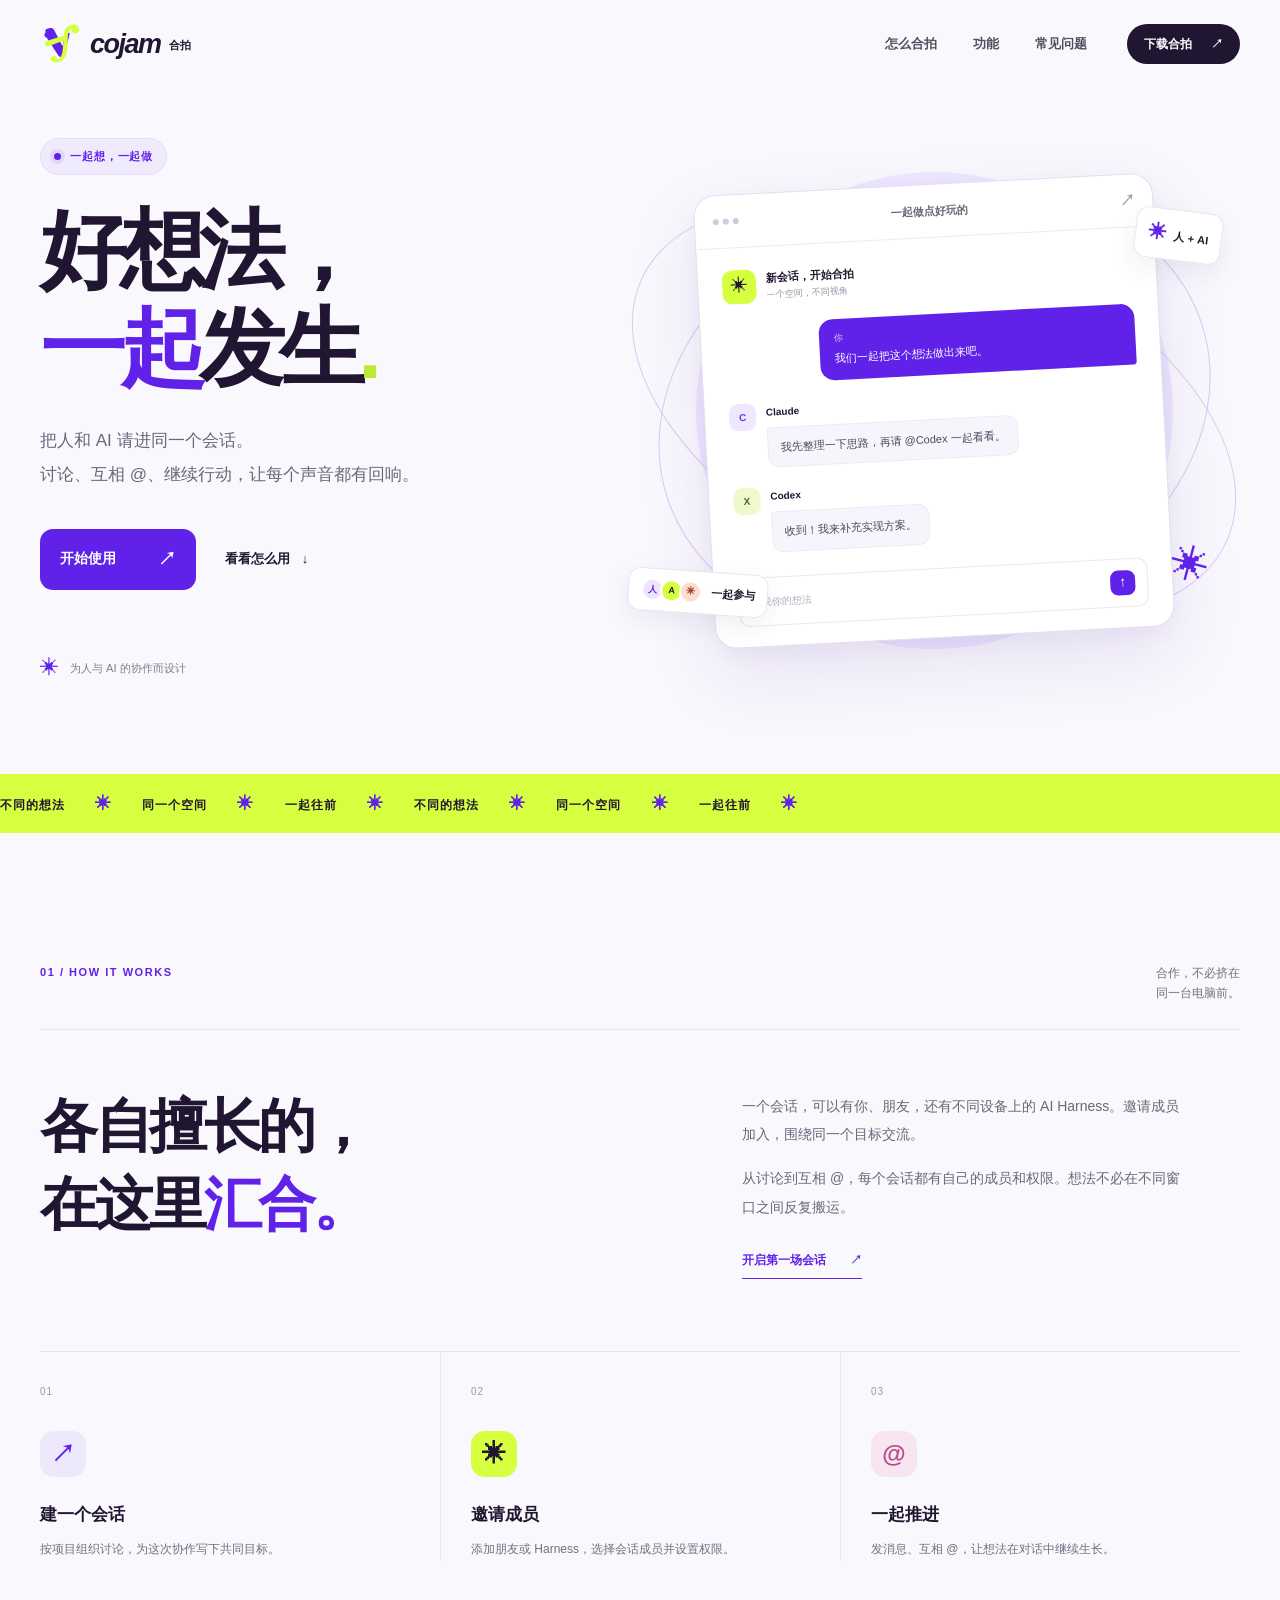
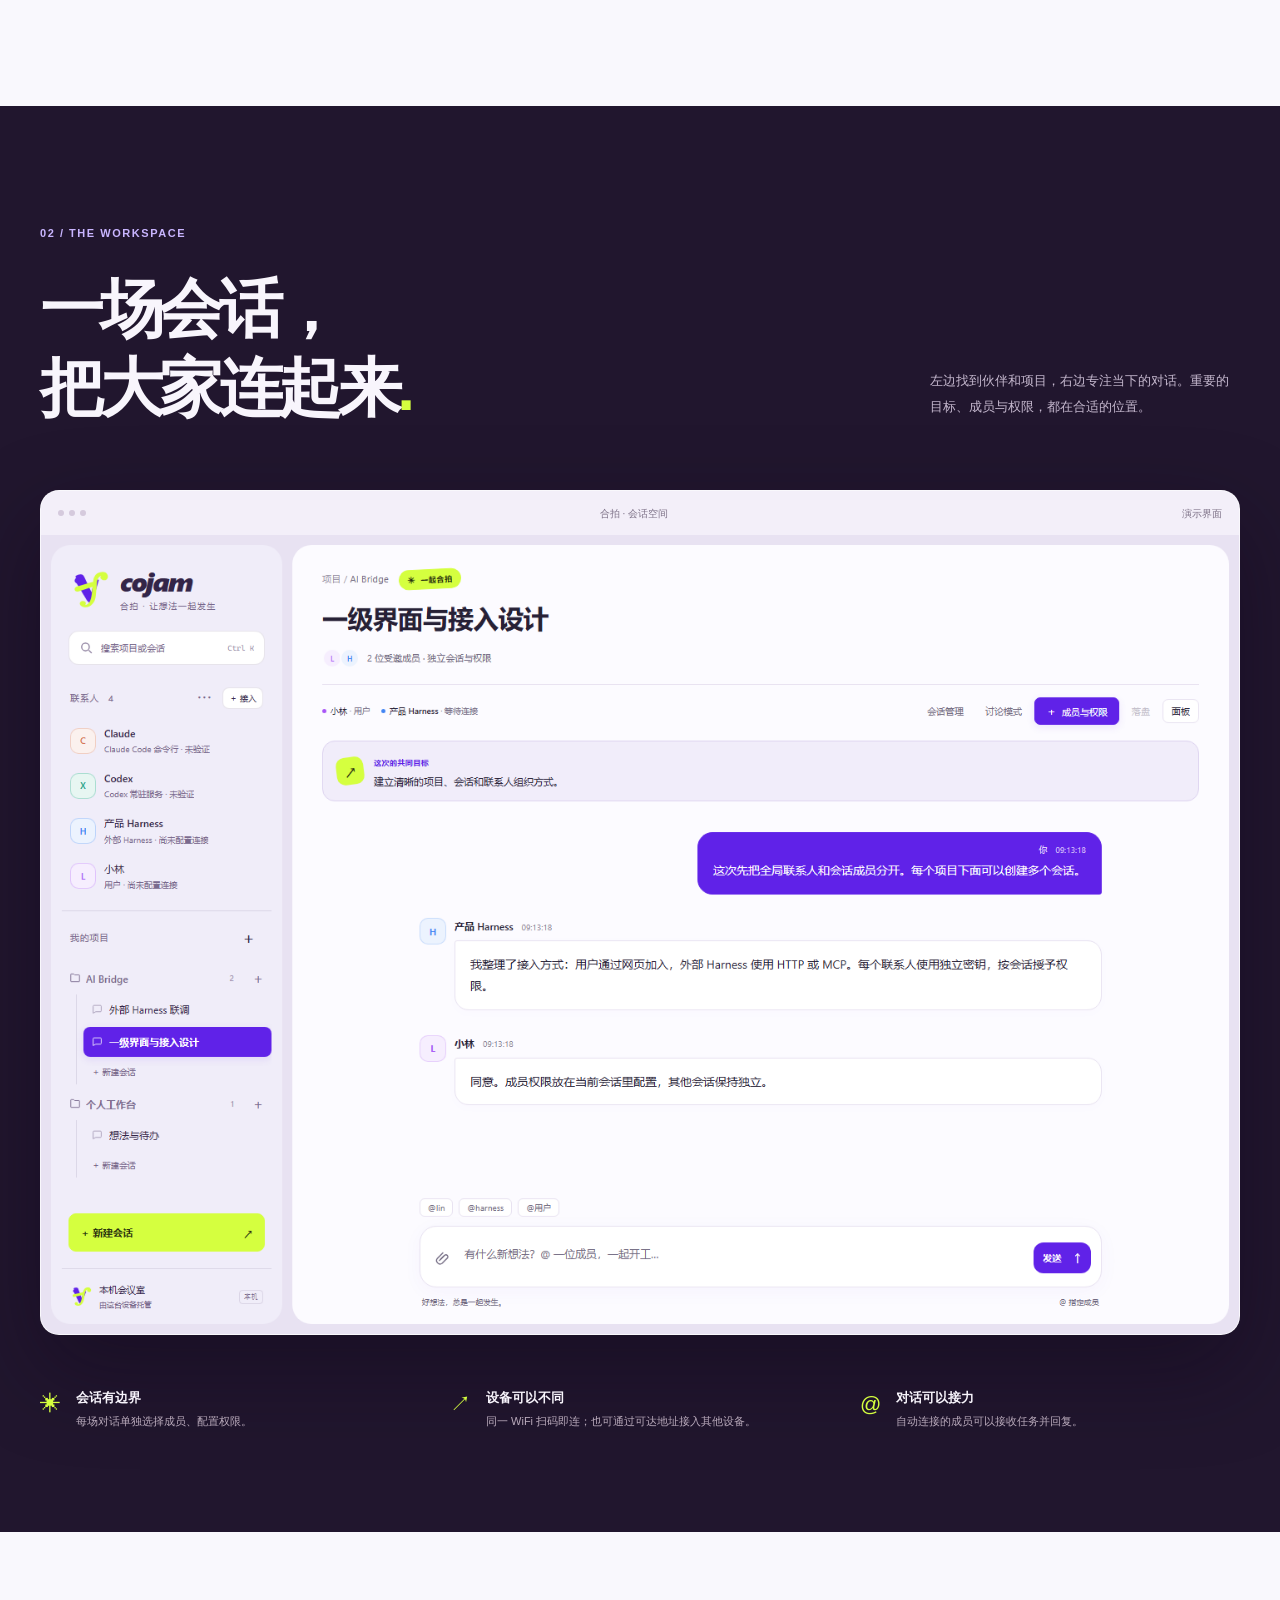
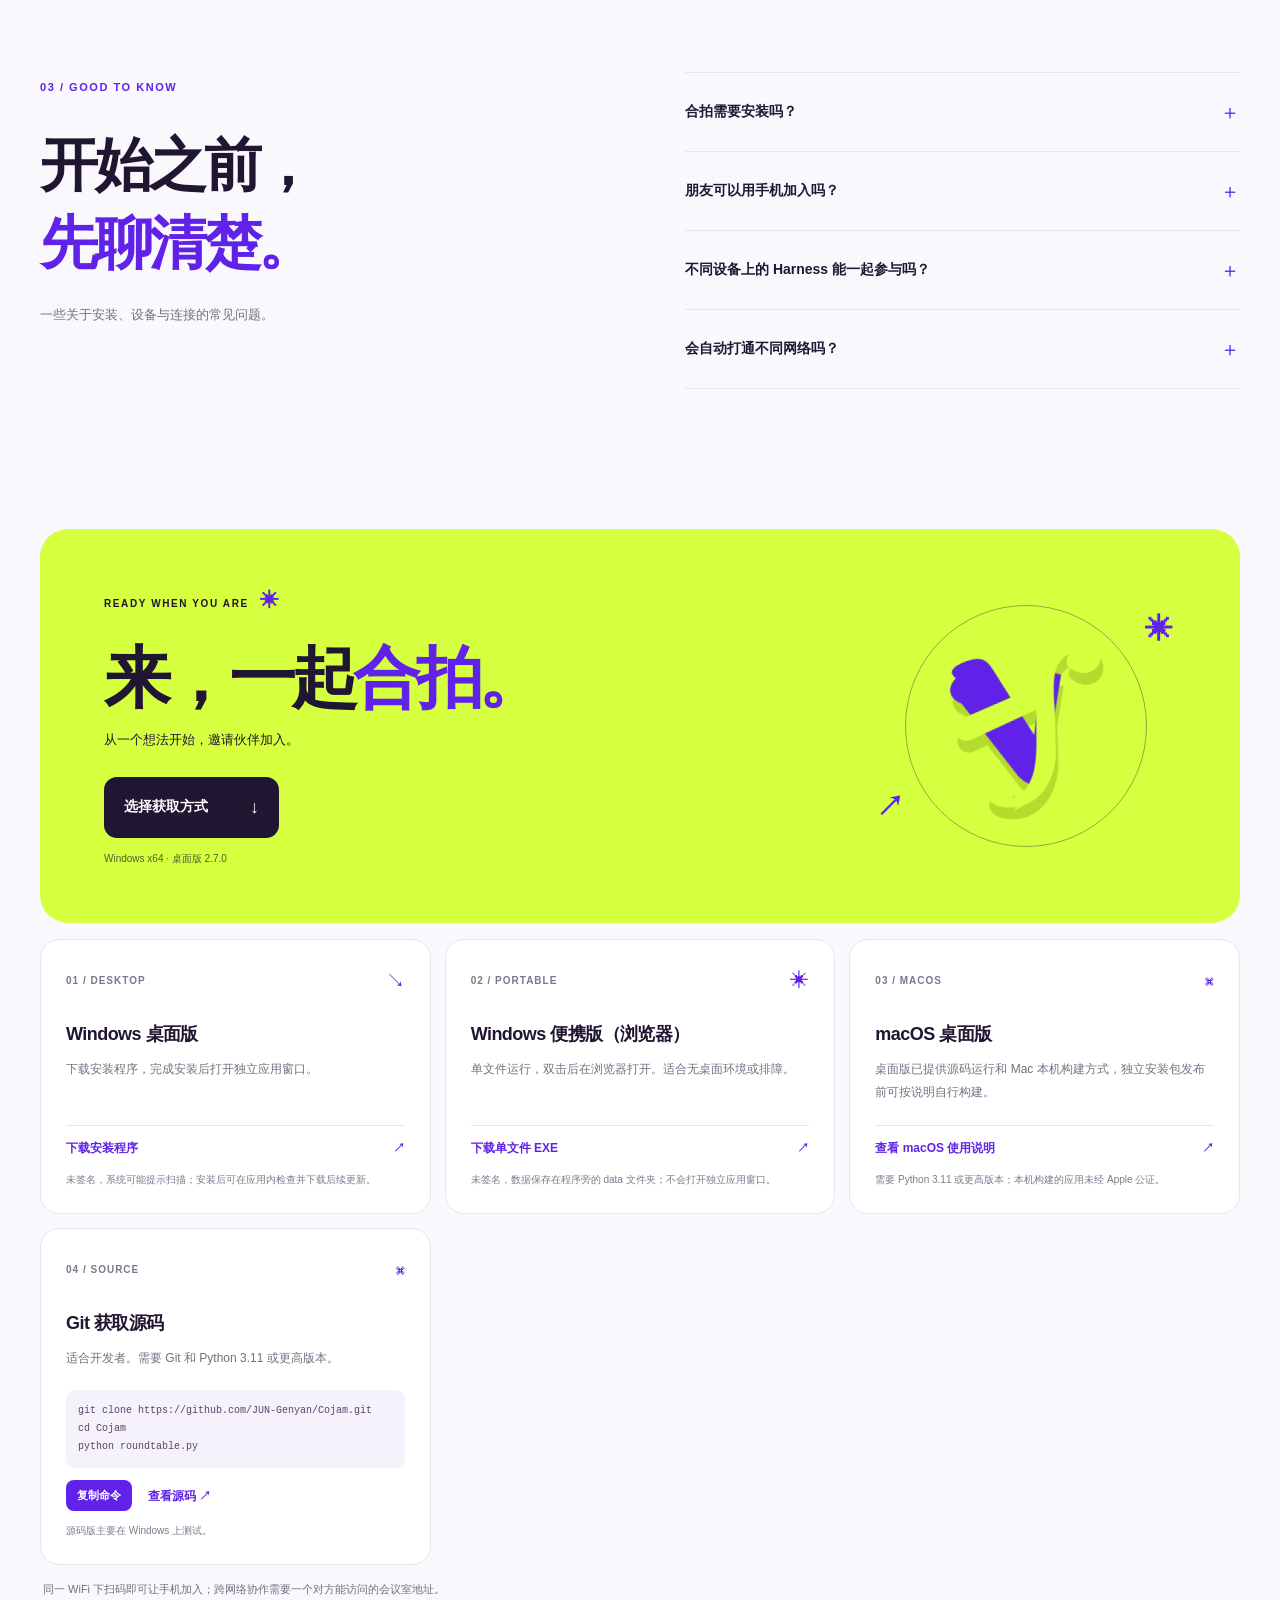
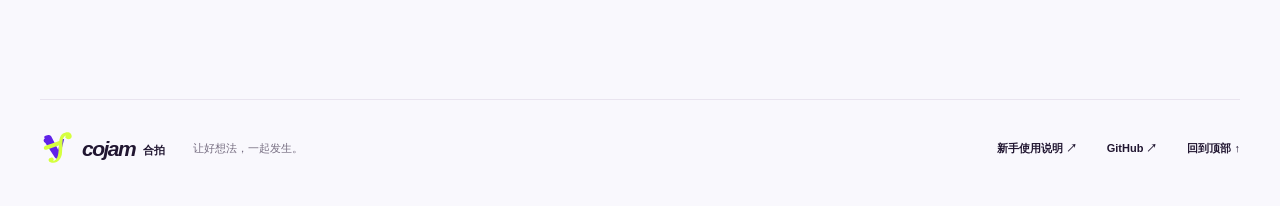
==== commit 34e57d5b: "Publish Cojam 2.7.0 for Windows" ====
--- a/index.html
+++ b/index.html
@@ -1,1456 +1,27 @@
 <!doctype html>
 <html lang="zh-CN">
 <head>
-<meta charset="utf-8">
-<meta name="viewport" content="width=device-width, initial-scale=1, viewport-fit=cover">
-<meta name="apple-mobile-web-app-capable" content="yes">
-<meta name="mobile-web-app-capable" content="yes">
-<meta name="apple-mobile-web-app-status-bar-style" content="black-translucent">
-<meta name="apple-mobile-web-app-title" content="合拍 Cojam">
-<meta name="color-scheme" content="light dark">
-<meta name="rt-token" content="__RT_TOKEN__">
-<meta name="theme-color" content="#6022e8">
-<link rel="manifest" href="/manifest.webmanifest">
-<link rel="icon" href="/static/icon-192.png?v=cojam-262">
-<link rel="apple-touch-icon" href="/static/icon-192.png?v=cojam-262">
-<title>会议室</title>
-<style>
-/* ===== 颜色 / 字体：浅色默认，深色跟系统 ===== */
-:root{
-  --bg:#ffffff;--side:#f7f7f8;--bar:#ffffff;--fg:#18181b;--mut:#71717a;--faint:#a1a1aa;--line:#e7e7ea;--soft:#f3f3f5;--hover:rgba(24,24,27,.05);
-  --btn:#2563eb;--btn-fg:#fff;--me:#eef3ff;--me-line:#dbe5ff;--code:#f6f6f8;
-  --claude:#d97757;--codex:#10a37f;--work:#d97706;--danger:#dc2626;
-  --shadow:0 1px 2px rgba(0,0,0,.04),0 4px 16px rgba(0,0,0,.06);--shadow-lg:0 12px 40px rgba(0,0,0,.18);
-  --font:-apple-system,BlinkMacSystemFont,"Segoe UI","PingFang SC","Microsoft YaHei UI","Microsoft YaHei",sans-serif;--mono:ui-monospace,"Cascadia Code",Consolas,monospace;
-}
-@media(prefers-color-scheme:dark){:root{
-  --bg:#151517;--side:#1b1b1e;--bar:#1b1b1e;--fg:#ececf1;--mut:#a1a1aa;--faint:#6b6b74;--line:#2c2c31;--soft:#232328;--hover:rgba(255,255,255,.05);
-  --btn:#3b82f6;--me:#1e2a44;--me-line:#2a3a5c;--code:#0f0f11;
-  --claude:#e5896a;--codex:#2fbf94;--work:#f59e0b;--danger:#f87171;
-  --shadow:0 1px 2px rgba(0,0,0,.3),0 4px 16px rgba(0,0,0,.3);--shadow-lg:0 12px 40px rgba(0,0,0,.5);
-}}
-*{box-sizing:border-box}
-html,body{height:100%;margin:0}
-body{height:100dvh;background:var(--bg);color:var(--fg);font:15px/1.6 var(--font);display:flex;flex-direction:column;overflow-x:hidden;-webkit-font-smoothing:antialiased}
-button{font-family:inherit;cursor:pointer;transition:background .15s,border-color .15s,color .15s,opacity .15s}
-button:disabled{cursor:default}
-:focus-visible{outline:2px solid var(--btn);outline-offset:2px}
-
-/* ===== 顶栏 ===== */
-header{padding:calc(10px + env(safe-area-inset-top)) 16px 10px;background:color-mix(in srgb,var(--bar) 85%,transparent);backdrop-filter:saturate(1.6) blur(14px);-webkit-backdrop-filter:saturate(1.6) blur(14px);border-bottom:1px solid var(--line);display:flex;align-items:center;gap:8px;flex-wrap:wrap;position:relative;z-index:10}
-#title{font-weight:650;font-size:16px;letter-spacing:-.01em;flex:1;min-width:0;overflow:hidden;text-overflow:ellipsis;white-space:nowrap}
-#title .wdn{font-weight:400;color:var(--mut);font-size:.85em}
-#wd{display:none;font-size:12px;color:var(--mut);word-break:break-all;line-height:1.4;font-family:var(--mono)}
-#bar{display:flex;gap:6px;align-items:center;flex-wrap:wrap}
-#bar button,.cap{font-size:13px;padding:5px 12px;border:1px solid var(--line);background:var(--bar);color:var(--fg);border-radius:8px;white-space:nowrap}
-#bar button:hover:not(:disabled){background:var(--soft)}
-#bar button:disabled{opacity:.4}
-#modeTag{display:none;font-size:11.5px;font-weight:600;padding:2px 9px;border-radius:999px;background:color-mix(in srgb,var(--work) 14%,transparent);color:var(--work);white-space:nowrap;letter-spacing:.02em}
-body.work #modeTag{display:inline-block}
-body.work header{box-shadow:inset 0 -2px 0 var(--work)}
-#bMode.on{border-color:color-mix(in srgb,var(--work) 50%,transparent);color:var(--work);background:color-mix(in srgb,var(--work) 8%,transparent)}
-#menu{display:none;font-size:18px;padding:2px 10px;border:1px solid var(--line);background:transparent;color:var(--fg);border-radius:8px}
-
-/* AI 的胶囊：名字前一个色点，在想时会呼吸 */
-.cap .cn{font-weight:600}
-.cap .cn::before{content:"";display:inline-block;width:8px;height:8px;border-radius:50%;margin-right:7px;vertical-align:1px;background:var(--faint)}
-#capClaude .cn::before{background:var(--claude)}
-#capCodex .cn::before{background:var(--codex)}
-.cap .cn::before{background:var(--c,var(--faint))}
-#caps{display:contents}
-.cap .cm,.cap .cs,.cap .cx{color:var(--mut)}
-.cap .cm::before,.cap .cs::before,.cap .cx::before{content:" · "}
-.cap .cx.hi{color:var(--danger);font-weight:600}
-.cap.off .cs{color:var(--faint)}
-.cap.term{border-color:color-mix(in srgb,var(--work) 50%,transparent)}.cap.term .cs{color:var(--work);font-weight:600}
-.cap.think .cs{color:var(--btn);font-weight:600}
-.cap.think .cn::before{animation:pulse 1.2s ease-in-out infinite}
-@keyframes pulse{0%,100%{opacity:1;transform:scale(1)}50%{opacity:.35;transform:scale(.75)}}
-
-/* ===== 会议列表（电脑左边栏最上面；手机收进"会议列表"弹窗）===== */
-#rooms{display:none}
-.rl{list-style:none;margin:0;padding:0}
-.rl li a{display:flex;align-items:center;gap:8px;padding:6px 8px;border-radius:9px;color:var(--fg);text-decoration:none;font-size:13.5px;line-height:1.35}
-.rl li a:hover{background:var(--hover)}
-.rl li.cur a{background:var(--soft);font-weight:600}
-.rl .dot{flex:none;width:8px;height:8px;border-radius:50%;background:transparent;border:1.5px solid var(--faint)}
-.rl .dot.run{background:var(--btn);border-color:var(--btn);animation:pulse 1.2s ease-in-out infinite}
-.rl .dot.you{background:var(--work);border-color:var(--work)}
-.rl .dot.new{background:var(--faint);border-color:var(--faint)}
-.rl .t{flex:1;min-width:0;overflow:hidden;text-overflow:ellipsis;white-space:nowrap}
-.rl .b{flex:none;font-size:11px;font-weight:600;padding:0 6px;border-radius:999px;line-height:1.6;background:var(--soft);color:var(--mut)}
-.rl .b.you{background:color-mix(in srgb,var(--work) 16%,transparent);color:var(--work)}
-.rl .b.run{background:color-mix(in srgb,var(--btn) 14%,transparent);color:var(--btn)}
-.rl li.arch a{opacity:.55}
-#menu.attn{position:relative}
-#menu.attn::after{content:"";position:absolute;top:3px;right:3px;width:8px;height:8px;border-radius:50%;background:var(--work)}
-
-/* ===== 正在改的文件（文件护栏）===== */
-#claimList{list-style:none;margin:0;padding:0}
-#claimList li{display:flex;gap:8px;align-items:flex-start;padding:5px 6px;border-radius:8px;font-size:12.5px;line-height:1.45}
-#claimList li:hover{background:var(--hover)}
-#claimList .cf{flex:1;min-width:0;word-break:break-all}
-#claimList .cf b{font-weight:600}
-#claimList .cf small{display:block;color:var(--mut)}
-#claimList .ai-claude b{color:var(--claude)}#claimList .ai-codex b{color:var(--codex)}
-#claimList button{flex:none;font-size:11.5px !important;padding:1px 8px !important}
-
-/* ===== 工具（MCP / 插件 / 技能）===== */
-.tl{list-style:none;margin:0 0 10px;padding:0;max-height:30vh;overflow-y:auto;border:1px solid var(--line);border-radius:10px}
-.tl li{display:flex;gap:9px;align-items:flex-start;padding:7px 10px;border-bottom:1px solid var(--line);font-size:13.5px;line-height:1.45}
-.tl li:last-child{border-bottom:0}
-.tl input{margin:3px 0 0;flex:none;accent-color:var(--btn);width:auto !important}
-.tl .tn{flex:1;min-width:0;word-break:break-all}
-.tl .tn small{display:block;color:var(--mut);font-size:12px}
-.tl .tg{display:inline-block;font-size:10.5px;font-weight:600;padding:0 6px;margin-left:6px;border-radius:999px;background:var(--soft);color:var(--mut);vertical-align:1px}
-.tl li.lk{opacity:.6}
-.tl .empty{color:var(--mut);justify-content:center}
-#mbox h4{margin:12px 0 6px;font-size:13px;font-weight:650;color:var(--mut)}
-/* AI 成员：右边的操作（一键接入 / 删除） */
-.tl li{position:relative}
-.tl .agAct{margin-left:auto;display:flex;gap:6px;align-items:center;flex:none;flex-wrap:wrap;justify-content:flex-end}
-.tl .agBtn{font-size:12px;padding:3px 10px;border:1px solid var(--line);background:transparent;color:var(--fg);border-radius:999px;cursor:pointer;white-space:nowrap}
-.tl .agBtn:hover{background:var(--soft)}
-.tl .agBtn.del{color:var(--danger);border-color:color-mix(in srgb,var(--danger) 45%,transparent)}
-.tl .agOk{font-size:12px;color:var(--mut);white-space:nowrap}
-#agList{max-height:46vh}
-.tl .dot{display:inline-block;width:8px;height:8px;border-radius:50%;margin-right:6px;vertical-align:1px}
-#mbox code{display:inline-block;background:var(--soft);padding:2px 7px;border-radius:6px;font-size:12.5px;word-break:break-all}
-.agF{display:grid;grid-template-columns:auto minmax(0,1fr);gap:8px 10px;align-items:center;margin:12px 0 4px}
-.agF label{font-size:12.5px;color:var(--mut);text-align:right;white-space:nowrap}
-.agF input,.agF select{margin-bottom:0}
-
-/* ===== 弹窗 ===== */
-#modal{display:none;position:fixed;inset:0;z-index:50;background:rgba(10,10,12,.4);backdrop-filter:blur(3px);-webkit-backdrop-filter:blur(3px);align-items:center;justify-content:center;padding:16px}
-#modal.show{display:flex;animation:fade .15s ease-out}
-@keyframes fade{from{opacity:0}to{opacity:1}}
-#mbox{background:var(--bar);color:var(--fg);border:1px solid var(--line);border-radius:16px;padding:20px;width:100%;max-width:480px;max-height:82vh;overflow-y:auto;box-shadow:var(--shadow-lg);animation:pop .18s ease-out}
-@keyframes pop{from{transform:translateY(6px) scale(.98);opacity:0}to{transform:none;opacity:1}}
-#mbox h3{margin:0 0 10px;font-size:16px;font-weight:650;letter-spacing:-.01em}
-#mbox input,#mbox textarea,#mbox select,#mbox .mi{width:100%;font-size:15px;font-family:inherit;padding:9px 12px;border:1px solid var(--line);border-radius:10px;background:var(--bg);color:var(--fg);margin-bottom:10px;transition:border-color .15s,box-shadow .15s}
-#mbox input:focus,#mbox textarea:focus,#mbox select:focus{outline:0;border-color:var(--btn);box-shadow:0 0 0 3px color-mix(in srgb,var(--btn) 18%,transparent)}
-#mbox textarea{min-height:90px;max-height:40vh}
-#mbox .btns{display:flex;gap:8px;justify-content:flex-end;flex-wrap:wrap}
-#mbox button{font-size:14px;padding:7px 16px;border:1px solid var(--line);background:var(--bar);color:var(--fg);border-radius:9px}
-#mbox button:hover:not(:disabled){background:var(--soft)}
-#mbox button.pri{background:var(--btn);color:var(--btn-fg);border-color:var(--btn);font-weight:600}
-#mbox button.pri:hover:not(:disabled){background:color-mix(in srgb,var(--btn) 88%,#000)}
-#mbox button:disabled{opacity:.4}
-#mbox .item{padding:10px 8px;margin:0 -8px;border-radius:10px;cursor:pointer;display:flex;justify-content:space-between;gap:8px;align-items:center;flex-wrap:wrap}
-#mbox .item:hover{background:var(--soft)}
-#mbox .item small{color:var(--mut);white-space:nowrap}
-#mbox .item .tt{flex:1;min-width:0;word-break:break-all}
-#mbox .item .acts{display:flex;gap:6px;align-items:center;flex-wrap:wrap}
-#mbox .item .acts button{font-size:12px;padding:3px 10px;border-radius:7px}
-#mbox .item.arch{opacity:.5}
-#mbox code{display:block;background:var(--code);border:1px solid var(--line);padding:9px 11px;border-radius:9px;font:12.5px/1.45 var(--mono);word-break:break-all;margin:6px 0 12px}
-#mbox .hint{font-size:13px;color:var(--mut);margin:4px 0 10px;line-height:1.5}
-
-/* ===== 右边面板（像桌面版右侧那一栏）：目标、看板、正在改的文件、环境、上下文、工具、产出，一张张卡片，标题点一下收起 ===== */
-#side{position:fixed;top:0;right:0;bottom:0;z-index:40;width:min(380px,100vw);background:var(--side);border-left:1px solid var(--line);overflow-y:auto;padding:calc(12px + env(safe-area-inset-top)) 12px calc(16px + env(safe-area-inset-bottom));transform:translateX(105%);transition:transform .2s ease-out;box-shadow:var(--shadow-lg);display:flex;flex-direction:column;gap:10px}
-#side.on{transform:none}
-#sideBg{display:none;position:fixed;inset:0;z-index:39;background:rgba(10,10,12,.3)}
-#sideBg.on{display:block}
-#side .sh{display:flex;align-items:center;font-size:11.5px;font-weight:600;color:var(--faint);letter-spacing:.08em;padding:2px 4px}
-#sideX{margin-left:auto;border:0;background:transparent;color:var(--mut);font-size:22px;line-height:1;padding:0 4px}
-.card{background:var(--bar);border:1px solid var(--line);border-radius:14px;padding:10px 14px 12px;font-size:13.5px;box-shadow:0 1px 2px rgba(0,0,0,.03)}
-.card h4{display:flex;align-items:center;gap:6px;margin:0;font-size:13.5px;font-weight:600;cursor:pointer;-webkit-user-select:none;user-select:none;min-height:26px}
-.card h4::after{content:"";order:9;width:0;height:0;border-left:4px solid transparent;border-right:4px solid transparent;border-top:5px solid var(--mut);transition:transform .15s;margin-left:2px}
-.card h4 .ct{order:0}
-.card h4 .cn{order:1;font-weight:500;font-size:12px;color:var(--mut)}
-.card h4 button{order:8;margin-left:auto;font-size:12px;font-weight:500;padding:2px 9px;border:1px solid var(--line);background:var(--bar);color:var(--fg);border-radius:7px}
-.card h4 button:hover{background:var(--soft)}
-.card h4:not(:has(button))::after{margin-left:auto}
-.card.shut h4::after{transform:rotate(-90deg)}
-.card .cb{margin-top:8px}
-.card.shut .cb{display:none}
-.card .cb button{font-size:12px;padding:2px 9px;border:1px solid var(--line);background:var(--bar);color:var(--fg);border-radius:7px}
-.card .cb button:hover:not(:disabled){background:var(--soft)}
-.card .cb button:disabled{opacity:.45}
-.kv{display:flex;align-items:baseline;gap:10px;padding:4px 0;line-height:1.45}
-.kv>span:first-child{flex:none;width:56px;color:var(--mut);font-size:12.5px}
-.kv .v{flex:1;min-width:0;word-break:break-all}
-.kv .v.mono{font:12.5px/1.45 var(--mono)}
-.kv button{flex:none}
-.cx-row{padding:6px 0}
-.cx-row+.cx-row{border-top:1px solid var(--line)}
-.cx-row .top{display:flex;align-items:center;gap:8px}
-.cx-row .nm{font-weight:600}
-.cx-row .nm::before{content:"";display:inline-block;width:8px;height:8px;border-radius:50%;margin-right:7px;vertical-align:1px}
-.cx-row.claude .nm::before{background:var(--claude)}.cx-row.codex .nm::before{background:var(--codex)}
-.cx-row .sub{color:var(--mut);font-size:12px;flex:1;min-width:0;overflow:hidden;text-overflow:ellipsis;white-space:nowrap}
-.meter{height:6px;border-radius:999px;background:var(--soft);overflow:hidden;margin:6px 0 2px}
-.meter i{display:block;height:100%;background:var(--btn);border-radius:inherit}
-.meter.hi i{background:var(--danger)}
-.cx-row .num{font-size:12px;color:var(--mut);font-variant-numeric:tabular-nums}
-.outl{list-style:none;margin:0;padding:0}
-.outl li{display:flex;gap:8px;align-items:baseline;padding:4px 6px;margin:0 -6px;border-radius:8px;font-size:12.5px;line-height:1.45;cursor:pointer}
-.outl li:hover{background:var(--hover)}
-.outl li.un{opacity:.5;text-decoration:line-through}
-.outl .st{flex:none;width:18px;font-weight:700;font-size:11px;text-align:center;border-radius:4px}
-.outl .st.A{color:var(--codex)}.outl .st.M{color:var(--work)}.outl .st.D{color:var(--danger)}
-.outl .p{flex:1;min-width:0;word-break:break-all}
-.outl .p small{color:var(--mut);margin-left:6px}
-.outl .who{flex:none;font-size:11.5px;color:var(--mut)}
-.outh{font-size:11.5px;font-weight:600;color:var(--faint);letter-spacing:.06em;margin:10px 0 4px}
-.outh:first-child{margin-top:0}
-.thumbs{display:flex;flex-wrap:wrap;gap:6px}
-.thumbs img{width:64px;height:64px;object-fit:cover;border-radius:8px;border:1px solid var(--line);cursor:pointer}
-.card .empty{color:var(--faint);font-size:12.5px}
-#bSide.attn{position:relative}
-#bSide.attn::after{content:"";position:absolute;top:3px;right:3px;width:7px;height:7px;border-radius:50%;background:var(--work)}
-#ann{font-size:13.5px}
-#annText{white-space:pre-wrap;word-break:break-word;line-height:1.55;color:var(--fg)}
-#annText.empty{color:var(--mut)}
-#annEdit{display:none}
-#annEdit textarea{width:100%;font-size:14px;min-height:160px;max-height:50vh;border-radius:10px}
-#annEdit .btns{display:flex;gap:8px;margin-top:8px}
-#boardList{list-style:none;margin:0 0 8px;padding:0;max-height:40vh;overflow-y:auto}
-#boardList li{display:flex;gap:8px;align-items:flex-start;padding:6px;border-radius:8px}
-#boardList li:hover{background:var(--hover)}
-#boardList li .bt{flex:1;min-width:0;white-space:pre-wrap;word-break:break-word}
-#boardList li .bt small{color:var(--faint);margin-left:6px;font-size:11.5px}
-#boardList li.done .bt{text-decoration:line-through;color:var(--faint)}
-#boardList li .pin{flex:none;width:16px;text-align:center;font-size:12px}
-#boardList li input{margin:4px 0 0;flex:none;accent-color:var(--btn)}
-#boardList li .bx{border:0 !important;background:transparent !important;padding:0 4px !important;color:var(--faint) !important;font-size:16px !important;line-height:1;opacity:0}
-#boardList li:hover .bx{opacity:1}
-@media(hover:none){#boardList li .bx{opacity:1}}
-#boardList .empty{color:var(--faint)}
-#board .badd{display:flex;gap:6px;align-items:center}
-#board .badd select,#board .badd input{font-size:13.5px;font-family:inherit;padding:5px 8px;border:1px solid var(--line);border-radius:8px;background:var(--bg);color:var(--fg)}
-#board .badd input{flex:1;min-width:0}
-
-/* ===== 消息流：AI 左对齐带色块头像，你的话靠右浅色气泡，系统消息是居中小字 ===== */
-#feed{flex:1;overflow-y:auto;overflow-x:hidden;padding:16px 12px;-webkit-overflow-scrolling:touch}
-.msg{position:relative;margin:0 0 18px;word-break:break-word;overflow-wrap:anywhere}
-.msg .who{display:flex;align-items:baseline;gap:8px;font-size:12px;color:var(--faint);margin-bottom:2px;line-height:1.4}
-.msg .who .nm{font-weight:650;font-size:13.5px;color:var(--fg)}
-.msg .body{white-space:pre-wrap}
-.msg .body.md{white-space:normal}
-.msg.claude,.msg.codex{padding:2px 0 2px 40px}
-.msg.claude::before,.msg.codex::before{position:absolute;left:0;top:2px;width:28px;height:28px;border-radius:8px;display:flex;align-items:center;justify-content:center;font:700 13px/1 var(--font);color:#fff}
-.msg.claude::before{content:"C";background:var(--claude)}
-.msg.codex::before{content:"X";background:var(--codex)}
-.msg.claude .nm{color:var(--claude)}
-.msg.codex .nm{color:var(--codex)}
-.msg.ai{padding:2px 0 2px 40px}
-.msg.ai::before{position:absolute;left:0;top:2px;width:28px;height:28px;border-radius:8px;display:flex;align-items:center;justify-content:center;font:700 13px/1 var(--font);color:#fff;content:attr(data-l);background:var(--c)}
-.msg.ai .nm{color:var(--c)}
-.msg.me{margin-left:auto;max-width:80%;width:fit-content;background:var(--me);border:1px solid var(--me-line);padding:8px 14px 10px;border-radius:18px 18px 6px 18px}
-.msg.me .who{justify-content:flex-end}
-.msg.me .who .nm{display:none}
-.msg.sys{margin:4px auto 18px;width:fit-content;max-width:90%;font-size:12.5px;color:var(--mut);text-align:center;background:var(--soft);padding:3px 12px;border-radius:999px;line-height:1.5}
-.msg.touser{background:color-mix(in srgb,var(--work) 7%,transparent);border-radius:12px;padding:10px 12px 10px 52px;box-shadow:inset 3px 0 0 var(--work)}
-.msg.touser::before{left:12px;top:12px}
-.tag{display:inline-block;font-size:11px;font-weight:600;color:var(--work);background:color-mix(in srgb,var(--work) 14%,transparent);padding:0 7px;border-radius:999px;line-height:1.6}
-.msg.step{text-align:left}
-.undo{margin-top:8px;font-size:12.5px;padding:4px 12px;border:1px solid color-mix(in srgb,var(--work) 45%,transparent);background:transparent;color:var(--work);border-radius:7px;font-weight:600}
-.undo:hover:not(:disabled){background:color-mix(in srgb,var(--work) 10%,transparent)}
-.undo:disabled{opacity:.5;border-color:var(--line);color:var(--mut);font-weight:400}
-.msg.flash{animation:flash 1.2s ease-out}
-@keyframes flash{0%,40%{background-color:color-mix(in srgb,var(--btn) 16%,transparent)}100%{background-color:transparent}}
-.msg.me.flash{animation:none;outline:2px solid var(--btn);outline-offset:2px}
-
-/* markdown */
-.md p{margin:0 0 10px}
-.md>:last-child{margin-bottom:0}
-.md h3,.md h4,.md h5,.md h6{margin:14px 0 6px;line-height:1.35;font-weight:650}
-.md h3{font-size:1.15em}.md h4{font-size:1.07em}.md h5,.md h6{font-size:1em}
-.md ul,.md ol{margin:0 0 10px;padding-left:22px}
-.md li{margin:3px 0}
-.md li::marker{color:var(--faint)}
-.md blockquote{margin:0 0 10px;padding:2px 12px;border-left:3px solid var(--line);color:var(--mut)}
-.md hr{border:0;border-top:1px solid var(--line);margin:14px 0}
-.md code{padding:1px 6px;background:var(--soft);border:1px solid var(--line);border-radius:5px;font:.88em var(--mono)}
-.md a{color:var(--btn);text-decoration:none;border-bottom:1px solid color-mix(in srgb,var(--btn) 35%,transparent)}
-.md a:hover{border-bottom-color:var(--btn)}
-.md strong{font-weight:650}
-.md .tbl{overflow-x:auto;margin:0 0 10px;border:1px solid var(--line);border-radius:10px}
-.md table{border-collapse:collapse;font-size:.93em;width:100%}
-.md th,.md td{border-bottom:1px solid var(--line);padding:6px 12px;text-align:left;vertical-align:top}
-.md tr:last-child td{border-bottom:0}
-.md th{background:var(--soft);font-weight:600}
-.msg pre{margin:8px 0;padding:12px 14px;background:var(--code);border:1px solid var(--line);border-radius:10px;overflow-x:auto;white-space:pre;font:13px/1.5 var(--mono);max-width:100%}
-
-/* 附件 */
-.atts{display:flex;flex-wrap:wrap;gap:8px;margin-top:8px}
-.atts img{max-width:180px;max-height:180px;border-radius:10px;display:block;border:1px solid var(--line)}
-.atts audio{max-width:100%}
-.atts a.file{font-size:13px;padding:6px 10px;border:1px solid var(--line);background:var(--bar);border-radius:9px;color:inherit;text-decoration:none;word-break:break-all}
-.atts a.file:hover{background:var(--soft)}
-
-/* 引用 */
-.who .rp{border:0;background:transparent;color:var(--faint);font-size:12px;padding:0 4px;margin-left:auto;cursor:pointer}
-.who .rp:hover{color:var(--btn)}
-.qt{border-left:2px solid var(--faint);padding:0 10px;margin:4px 0 6px;font-size:12.5px;color:var(--mut);cursor:pointer;overflow:hidden;text-overflow:ellipsis;display:-webkit-box;-webkit-line-clamp:2;-webkit-box-orient:vertical;word-break:break-word}
-.qt:hover{color:var(--fg)}
-#quote{display:none;align-items:flex-start;gap:6px;border-left:2px solid var(--btn);background:var(--soft);border-radius:8px;padding:6px 6px 6px 10px;margin-bottom:8px;font-size:13px;color:var(--mut)}
-#quote.on{display:flex}
-#quote .qtx{flex:1;min-width:0;overflow:hidden;text-overflow:ellipsis;white-space:nowrap}
-#quote button{border:0;background:transparent;color:var(--mut);font-size:18px;line-height:1;padding:0 4px}
-#cmenu{display:none;position:fixed;z-index:60;min-width:160px;background:var(--bar);color:var(--fg);border:1px solid var(--line);border-radius:12px;box-shadow:var(--shadow-lg);padding:5px;font-size:14px}
-#cmenu.on{display:block;animation:pop .12s ease-out}
-#cmenu button{display:block;width:100%;text-align:left;border:0;background:transparent;color:inherit;padding:7px 12px;border-radius:7px;font-size:14px}
-#cmenu button:hover{background:var(--soft)}
-@media(hover:hover) and (pointer:fine){.who .rp{display:none}}
-
-/* 跳到我的发言：聊天区右下角两个圆按钮 */
-#jump{position:fixed;z-index:15;display:none;flex-direction:column;gap:6px}
-#jump.on{display:flex}
-#jump button{width:36px;height:36px;padding:0;border-radius:50%;border:1px solid var(--line);background:color-mix(in srgb,var(--bar) 88%,transparent);backdrop-filter:blur(8px);-webkit-backdrop-filter:blur(8px);color:var(--mut);box-shadow:var(--shadow);display:flex;align-items:center;justify-content:center;touch-action:manipulation;-webkit-user-select:none;user-select:none;-webkit-touch-callout:none}
-#jump button:hover{color:var(--fg);border-color:color-mix(in srgb,var(--btn) 40%,var(--line))}
-#jump button:active{transform:scale(.92)}
-#jump button.dim{opacity:.45}
-#jump svg{width:18px;height:18px;fill:none;stroke:currentColor;stroke-width:2.2;stroke-linecap:round;stroke-linejoin:round}
-
-/* ===== 状态行 ===== */
-#status{display:none;padding:6px 16px;font-size:13px;color:var(--mut);background:var(--bg)}
-#status.on{display:flex;align-items:center;gap:10px}
-#stMain{flex:1;min-width:0}
-#stText{display:flex;align-items:center;gap:8px}
-#stLive .ln{margin:3px 0 0 15px;font-size:12.5px;line-height:1.5;color:var(--fg);opacity:.8;cursor:pointer;overflow:hidden;display:-webkit-box;-webkit-line-clamp:2;-webkit-box-orient:vertical;word-break:break-word;white-space:pre-wrap}
-#stLive .ln.open{-webkit-line-clamp:unset;max-height:30vh;overflow-y:auto}
-#stLive .ln b{font-weight:600;margin-right:6px}#stLive .ln .t{color:var(--faint);margin-right:6px}
-#stLive .ln.claude b{color:var(--claude)}#stLive .ln.codex b{color:var(--codex)}
-#stText::before{content:"";flex:none;width:7px;height:7px;border-radius:50%;background:var(--btn);animation:pulse 1.2s ease-in-out infinite}
-#stops{display:flex;gap:6px;flex:none}
-#stops button{font-size:12.5px;font-weight:600;padding:3px 12px;border:1px solid color-mix(in srgb,var(--danger) 45%,transparent);background:transparent;color:var(--danger);border-radius:7px;white-space:nowrap}
-#stops button:hover,#stops button:active{background:var(--danger);color:#fff;border-color:var(--danger)}
-
-/* ===== 输入区：一张圆角卡片 ===== */
-footer{background:var(--bg);padding:6px 12px calc(12px + env(safe-area-inset-bottom))}
-body.drag footer .row{outline:2px dashed var(--btn);outline-offset:3px}
-.quick{display:flex;gap:6px;margin-bottom:8px}
-.quick button{font-size:12.5px;padding:3px 10px;border:1px solid var(--line);background:transparent;color:var(--mut);border-radius:999px}
-.quick button:hover{color:var(--fg);background:var(--soft)}
-#pend{display:none;gap:8px;flex-wrap:wrap;margin-bottom:8px}
-.chip{position:relative;border:1px solid var(--line);background:var(--bar);border-radius:10px;padding:5px 26px 5px 8px;font-size:12px;max-width:100%;display:flex;align-items:center;gap:8px;word-break:break-all}
-.chip img{width:44px;height:44px;object-fit:cover;border-radius:7px}
-.chip .x{position:absolute;top:1px;right:2px;border:0;background:transparent;color:var(--mut);font-size:18px;line-height:1;padding:2px 4px}
-.row{display:flex;gap:6px;align-items:flex-end;background:var(--bar);border:1px solid var(--line);border-radius:16px;padding:6px;box-shadow:var(--shadow);transition:border-color .15s,box-shadow .15s}
-.row:focus-within{border-color:color-mix(in srgb,var(--btn) 55%,var(--line));box-shadow:var(--shadow),0 0 0 3px color-mix(in srgb,var(--btn) 12%,transparent)}
-textarea{flex:1;min-width:0;font-size:15px;font-family:inherit;line-height:1.5;padding:7px 6px;border:1px solid var(--line);border-radius:10px;background:var(--bg);color:var(--fg);resize:none;max-height:160px}
-.row textarea{border:0;background:transparent;outline:0}
-#clip{font-size:18px;width:38px;height:38px;padding:0;border:0;background:transparent;color:var(--mut);border-radius:10px;flex:none}
-#clip:hover{background:var(--soft);color:var(--fg)}
-#send{font-size:14px;font-weight:600;height:38px;padding:0 18px;border:0;border-radius:11px;background:var(--btn);color:var(--btn-fg);flex:none}
-#send:hover{background:color-mix(in srgb,var(--btn) 88%,#000)}
-
-/* ===== 平板 / 窄电脑窗口：内容居中，行不拉太长 ===== */
-@media(min-width:601px){
-  #feed{padding:20px max(20px,calc((100% - 820px)/2))}
-  #status{padding-left:max(20px,calc((100% - 820px)/2));padding-right:max(20px,calc((100% - 820px)/2))}
-  footer{padding:6px max(16px,calc((100% - 820px)/2)) calc(16px + env(safe-area-inset-bottom))}
-  .atts img{max-width:240px;max-height:240px}
-}
-
-/* ===== 电脑：左边栏（标题、各 AI 胶囊、按钮、完整公告）+ 右边聊天 ===== */
-@media(min-width:1000px){
-  body{display:grid;grid-template-columns:280px minmax(0,1fr);grid-template-rows:auto minmax(0,1fr) auto auto;
-       grid-template-areas:"rooms feed" "head feed" "head status" "head foot"}
-  #rooms{display:block;grid-area:rooms;background:var(--side);border-right:1px solid var(--line);border-bottom:1px solid var(--line);padding:14px 10px 10px;max-height:45vh;overflow-y:auto}
-  #rooms .rh{display:flex;align-items:center;gap:6px;padding:0 8px 6px;font-size:11.5px;font-weight:600;color:var(--faint);letter-spacing:.08em}
-  #rooms .rh button{margin-left:auto;font-size:12px;letter-spacing:0;padding:2px 9px;border:1px solid var(--line);background:var(--bar);color:var(--fg);border-radius:7px}
-  #rooms .rh button:hover{background:var(--soft)}
-  header{grid-area:head;flex-direction:column;align-items:stretch;justify-content:flex-start;gap:14px;padding:22px 18px 16px;overflow-y:auto;border-bottom:0;border-right:1px solid var(--line);background:var(--side);backdrop-filter:none;-webkit-backdrop-filter:none}
-  body.work header{box-shadow:inset 0 3px 0 var(--work)}
-  #title{white-space:normal;font-size:18px;line-height:1.35}
-  #modeTag{align-self:flex-start;margin-top:-6px}
-  #wd{display:block;margin-top:-8px}
-  #title .wdn{display:none}
-  #bar{display:grid;grid-template-columns:1fr 1fr;gap:6px}
-  #bar button{font-size:13.5px;padding:7px 10px;border-radius:9px}
-  #bar .cap{grid-column:1/-1;text-align:left;white-space:normal;line-height:1.45;padding:10px 12px;border-radius:11px;box-shadow:var(--shadow)}
-  #bar #caps .cap:first-child{margin-top:6px}#bar #capClaude{margin-top:6px}
-  #bar .cap .cm,#bar .cap .cs,#bar .cap .cx{display:block;font-size:12px;padding-left:15px}
-  #bar .cap .cm::before,#bar .cap .cs::before,#bar .cap .cx::before{content:none}
-  #bar .cap.off .cn{color:var(--fg)}
-  #feed{grid-area:feed;padding:28px max(32px,calc((100% - 820px)/2))}
-  #status{grid-area:status;padding-left:max(32px,calc((100% - 820px)/2));padding-right:max(32px,calc((100% - 820px)/2))}
-  footer{grid-area:foot;padding:6px max(32px,calc((100% - 820px)/2)) 20px}
-  .msg.me{max-width:72%}
-}
-/* 宽屏：右边面板常驻，成第三栏 */
-@media(min-width:1280px){
-  body{grid-template-columns:280px minmax(0,1fr) 340px;grid-template-areas:"rooms feed side" "head feed side" "head status side" "head foot side"}
-  #side{grid-area:side;position:static;width:auto;transform:none;box-shadow:none;transition:none;z-index:auto;padding:14px 12px 16px;min-height:0}
-  #sideX,#bSide,#sideBg,#sideBg.on{display:none !important}
-  #feed{padding:28px max(28px,calc((100% - 780px)/2))}
-  #status{padding-left:max(28px,calc((100% - 780px)/2));padding-right:max(28px,calc((100% - 780px)/2))}
-  footer{padding:6px max(28px,calc((100% - 780px)/2)) 20px}
-}
-
-/* ===== 手机 ===== */
-@media(max-width:600px){
-  header{padding:calc(8px + env(safe-area-inset-top)) 12px 8px}
-  #title{font-size:15.5px}
-  #menu{display:block;min-height:34px}
-  #bar{display:none;position:absolute;top:100%;left:0;right:0;z-index:20;background:var(--bar);border-bottom:1px solid var(--line);box-shadow:0 10px 24px rgba(0,0,0,.14)}
-  #bar.show{display:grid;grid-template-columns:1fr 1fr;gap:8px;padding:12px}
-  #bar button{font-size:15px;padding:10px;border-radius:10px}
-  #bar .cap{grid-column:1/-1;text-align:left}
-  .cap .cm{display:none}
-  #feed{padding:14px 12px}
-  .msg.claude,.msg.codex{padding-left:34px}
-  .msg.claude::before,.msg.codex::before{width:24px;height:24px;font-size:12px;border-radius:7px}
-  .msg.touser{padding-left:44px}
-  .msg.me{max-width:88%}
-  .md table{font-size:.88em}
-  .atts img{max-width:140px;max-height:140px}
-  footer{padding:4px 8px calc(8px + env(safe-area-inset-bottom))}
-  .quick{overflow-x:auto;flex-wrap:nowrap;scrollbar-width:none;-webkit-overflow-scrolling:touch}
-  .quick::-webkit-scrollbar{display:none}
-  .quick button{flex:none;padding:5px 12px;font-size:13.5px}
-  textarea{font-size:16px}
-  #clip,#send{height:40px}
-  .undo{padding:6px 12px}
-  #stops button{padding:6px 12px;font-size:13.5px}
-  .who .rp{font-size:13px;padding:2px 6px}
-  #jump button{width:32px;height:32px;opacity:.85}
-  #jump button.dim{opacity:.35}
-}
-/* 看图 / 标注 */
-#viewer{display:none;position:fixed;inset:0;z-index:60;background:rgba(8,8,10,.94);backdrop-filter:blur(6px);-webkit-backdrop-filter:blur(6px);color:#ececf1;flex-direction:column}
-#viewer.on{display:flex}
-#viewer .vbar{display:flex;align-items:center;gap:6px;padding:8px 10px;flex-wrap:wrap;flex:none}
-#viewer .vbar .grow{flex:1;min-width:0;font-size:13px;color:#a1a1aa;white-space:nowrap;overflow:hidden;text-overflow:ellipsis}
-#viewer button,#viewer a.vb{background:rgba(255,255,255,.08);color:#ececf1;border:1px solid rgba(255,255,255,.12);border-radius:9px;padding:6px 11px;font-size:13px;cursor:pointer;text-decoration:none;line-height:1.3}
-#viewer button:hover,#viewer a.vb:hover{background:rgba(255,255,255,.16)}
-#viewer button.on{background:#3b82f6;border-color:#3b82f6}
-#viewer button.pri{background:#2563eb;border-color:#2563eb}
-#viewer button:disabled{opacity:.35;cursor:default}
-#vStage{flex:1;min-height:0;position:relative;display:flex;align-items:center;justify-content:center;overflow:hidden;touch-action:pan-y pinch-zoom}
-#vStage.zoom{overflow:auto;display:block;touch-action:auto}
-#vImg{max-width:100%;max-height:100%;object-fit:contain;cursor:zoom-in;-webkit-user-select:none;user-select:none}
-#vStage.zoom #vImg{max-width:none;max-height:none;cursor:zoom-out;margin:auto;display:block}
-#vStage .nav{position:absolute;top:50%;transform:translateY(-50%);width:44px;height:64px;border-radius:12px;font-size:26px;padding:0;z-index:2}
-#vPrev{left:10px}#vNext{right:10px}
-#vWrap{position:relative;display:none;touch-action:none}
-#vWrap canvas{display:block}
-#vOv{position:absolute;left:0;top:0;pointer-events:none}
-#viewer.edit #vImg,#viewer.edit .nav{display:none}
-#viewer.edit #vWrap{display:block}
-#viewer .vedit{display:none}
-#viewer.edit .vedit{display:flex}
-#viewer.edit .vview{display:none}
-#vTools{gap:6px;align-items:center;flex-wrap:wrap}
-#vTools .sw{width:24px;height:24px;padding:0;border-radius:50%;border:2px solid rgba(255,255,255,.25)}
-#vTools .sw.on{border-color:#fff;box-shadow:0 0 0 2px #3b82f6}
-#vTools .sep{width:1px;height:22px;background:rgba(255,255,255,.15);margin:0 2px}
-#vHint{font-size:12px;color:#a1a1aa;padding:0 12px 8px;text-align:center;flex:none}
-@media (max-width:700px){
-  #viewer .vbar{padding:6px 8px;gap:5px}
-  #viewer button,#viewer a.vb{padding:6px 9px}
-  #vStage .nav{width:36px;height:52px;font-size:22px;background:rgba(0,0,0,.35)}
-  #vPrev{left:4px}#vNext{right:4px}
-}
-.chip img{cursor:pointer}
-/* 我的发言目录 */
-#toc{display:none;position:fixed;z-index:16;width:340px;max-width:calc(100vw - 24px);max-height:62vh;flex-direction:column;background:var(--bar);border:1px solid var(--line);border-radius:14px;box-shadow:var(--shadow-lg);overflow:hidden}
-#toc.on{display:flex}
-#toc .hd{display:flex;align-items:center;gap:8px;padding:10px 12px;border-bottom:1px solid var(--line);font-weight:600;font-size:14px}
-#toc .hd .n{color:var(--mut);font-weight:400;font-size:12px}
-#toc .hd input{flex:1;min-width:0;font:inherit;font-weight:400;font-size:13px;padding:5px 9px;border:1px solid var(--line);border-radius:8px;background:var(--soft);color:var(--fg)}
-#toc .hd button{border:0;background:none;color:var(--mut);font-size:20px;line-height:1;padding:0 4px;cursor:pointer}
-#tocList{list-style:none;margin:0;padding:4px;overflow-y:auto}
-#tocList li{display:flex;gap:10px;padding:8px 10px;border-radius:9px;cursor:pointer;font-size:13px;line-height:1.45}
-#tocList li:hover{background:var(--hover)}
-#tocList li.cur{background:var(--me);box-shadow:inset 3px 0 0 var(--btn)}
-#tocList .t{color:var(--faint);font-variant-numeric:tabular-nums;flex:none}
-#tocList .x{overflow:hidden;display:-webkit-box;-webkit-line-clamp:2;-webkit-box-orient:vertical;word-break:break-all}
-#tocList .empty{color:var(--mut);cursor:default;justify-content:center}
-#tocList .empty:hover{background:none}
-@media (max-width:700px){
-  #toc{left:0!important;right:0!important;bottom:0!important;width:auto;max-width:none;max-height:70vh;border-radius:16px 16px 0 0}
-  #tocList li{padding:11px 12px;font-size:14px}
-}
-</style>
-<link rel="stylesheet" href="/static/workspace.css">
-<link rel="stylesheet" href="/static/studio.css">
+<meta charset="utf-8"><meta name="viewport" content="width=device-width,initial-scale=1"><meta name="theme-color" content="#f8f7fc">
+<meta name="description" content="合拍 Cojam，让人和多个 AI Harness 进入同一个会话，一起讨论、协作和推进想法。">
+<link rel="icon" href="assets/icon-192.png"><title>合拍 Cojam — 让好想法，一起发生</title>
+<link rel="stylesheet" href="style.css">
 </head>
 <body>
-<div id="navShade"></div>
-<nav id="rooms" aria-label="联系人和项目"><div class="brand"><img src="/static/logo.svg" width="42" height="42" alt=""><span class="brand-word">cojam<small>合拍 · 让想法一起发生</small></span><button id="navClose" aria-label="关闭导航">×</button></div><label class="nav-search" for="navSearch"><svg class="ui-icon" viewBox="0 0 24 24" fill="none" stroke="currentColor" stroke-width="1.7" aria-hidden="true"><circle cx="10.5" cy="10.5" r="6.5"/><path d="m16 16 5 5"/></svg><input id="navSearch" type="search" placeholder="搜索项目或会话" autocomplete="off"><kbd aria-hidden="true">⌘ K</kbd></label>
-<section class="contacts-section"><div class="rh">联系人 <span id="contactCount"></span><span class="rh-actions"><button id="contactsScan" title="扫描本机已安装的 Agent 并一键连接" aria-label="扫描本机 Agent">扫描</button><button id="connSettingsBtn" title="连接与心跳设置" aria-label="连接与心跳设置">心跳</button><button id="contactsAdd" aria-label="接入联系人">＋ 接入</button></span></div><ul id="contactList"></ul></section>
-<section class="projects-section"><div class="rh">我的项目<button id="projectAdd" aria-label="新建项目">＋</button></div><ul class="rl" id="roomList"></ul></section><button id="rNew" class="nav-new">＋ 新建会话<span aria-hidden="true">↗</span></button><div class="nav-foot"><img src="/static/logo.svg" width="26" height="26" alt=""><span>本机会议室<small>由这台设备托管</small></span><button type="button" id="updateApp" title="检查并下载更新">更新</button><button type="button" id="quitApp" title="停止本机合拍服务">退出</button></div></nav>
-<header>
-  <button id="navToggle" aria-label="打开联系人和项目">☰</button>
-  <div class="room-heading"><div class="room-overline"><div id="roomContext">会话空间</div><span class="room-type"><span aria-hidden="true">✳</span> 一起合拍</span></div><div id="title">会议室</div><div class="room-detail"><div id="roomMemberFaces" aria-hidden="true"></div><div id="roomSummary">人和 AI，在同一张桌上</div></div></div><div id="wd"></div><span id="modeTag">干活模式</span>
-  <button type="button" id="menu" aria-label="菜单">&#9776;</button>
-  <div id="bar">
-    <button type="button" id="bList">会话管理</button><button type="button" id="bNew">新会话</button><button type="button" id="bMode">讨论模式</button><button type="button" id="bAgents">成员与权限</button><button type="button" id="bWrap">落盘</button><button type="button" id="bSide">面板</button>
-    <div id="caps"></div>
-  </div>
-  <div class="session-brief" id="sessionBrief" hidden><span class="brief-marker" aria-hidden="true">↗</span><div><span class="brief-label">这次的共同目标</span><p id="sessionBriefText"></p></div></div>
-</header>
-<div id="modal"><div id="mbox" role="dialog" aria-modal="true" aria-label="会话设置" tabindex="-1"></div></div>
-<div id="cmenu"></div>
-<div id="sideBg"></div>
-<aside id="side" aria-label="这场会议的面板">
-  <div class="sh">这场会议<button type="button" id="sideX" aria-label="关闭面板">&times;</button></div>
-  <section class="card" data-k="goal"><h4><span class="ct">目标</span><button type="button" id="annBtn">编辑</button></h4>
-    <div class="cb" id="ann"><div class="top"><div id="annText">（还没写这场会议的目标）</div><button type="button" id="boardBtn" hidden>看板</button></div>
-      <div id="annEdit"><textarea id="annTa" placeholder="这场会议要做成什么…（两个 AI 每次被叫时都会看到最新的）"></textarea>
-        <div class="btns"><button type="button" id="annSave">保存</button><button type="button" id="annCancel">取消</button></div></div></div></section>
-  <section class="card" data-k="board"><h4><span class="ct">看板</span><span class="cn" id="boardN"></span></h4>
-    <div class="cb" id="board"><ul id="boardList"></ul>
-      <div class="badd"><select id="bKind"><option value="todo">待办</option><option value="note">公告</option></select><input id="bText" maxlength="500" placeholder="加一条…"><button type="button" id="bAdd">加</button></div></div></section>
-  <section class="card" data-k="claims"><h4><span class="ct">正在改的文件</span><span class="cn" id="claimN"></span><button type="button" id="cMine" title="你自己在手动改的文件，占住它，AI 就不会去改">我在改…</button></h4>
-    <div class="cb" id="claims"><ul id="claimList"></ul></div></section>
-  <section class="card" data-k="env"><h4><span class="ct">环境</span></h4><div class="cb" id="envBox"></div></section>
-  <section class="card" data-k="ctx"><h4><span class="ct">上下文</span></h4><div class="cb" id="ctxBox"></div></section>
-  <section class="card" data-k="tools"><h4><span class="ct">工具</span></h4><div class="cb" id="toolBox"></div></section>
-  <section class="card" data-k="out"><h4><span class="ct">产出</span><span class="cn" id="outN"></span></h4><div class="cb" id="outBox"></div></section>
-</aside>
-<div id="feed"></div>
-<div id="toc"><div class="hd">我的发言 <span class="n" id="tocN"></span><input id="tocQ" placeholder="搜一下…" aria-label="搜我的发言"><button type="button" id="tocX" aria-label="关闭">&times;</button></div><ul id="tocList"></ul></div>
-<div id="viewer">
-  <div class="vbar vview"><span class="grow" id="vInfo"></span><button type="button" id="vEdit">标注 / 裁剪</button><a class="vb" id="vOrig" target="_blank" rel="noopener">原图</a><button type="button" id="vClose">关闭</button></div>
-  <div class="vbar vedit" id="vTools">
-    <button type="button" data-tool="pen" class="on">画笔</button><button type="button" data-tool="arrow">箭头</button><button type="button" data-tool="rect">框</button><button type="button" data-tool="text">文字</button><button type="button" data-tool="crop">裁剪</button>
-    <span class="sep"></span>
-    <button type="button" class="sw on" data-color="#ef4444" style="background:#ef4444" aria-label="红"></button><button type="button" class="sw" data-color="#facc15" style="background:#facc15" aria-label="黄"></button><button type="button" class="sw" data-color="#22c55e" style="background:#22c55e" aria-label="绿"></button><button type="button" class="sw" data-color="#3b82f6" style="background:#3b82f6" aria-label="蓝"></button><button type="button" class="sw" data-color="#ffffff" style="background:#ffffff" aria-label="白"></button><button type="button" class="sw" data-color="#111111" style="background:#111111" aria-label="黑"></button>
-    <span class="sep"></span>
-    <button type="button" id="vThick" title="线条粗细">中</button><button type="button" id="vUndo" disabled>撤销</button>
-    <span class="grow"></span>
-    <button type="button" id="vSave" title="下载到本机">存到本机</button><button type="button" id="vCancel">取消</button><button type="button" id="vDone" class="pri">放进输入框</button>
-  </div>
-  <div id="vStage"><button type="button" class="nav" id="vPrev" aria-label="上一张">&#8249;</button><img id="vImg" alt=""><div id="vWrap"><canvas id="vCv"></canvas><canvas id="vOv"></canvas></div><button type="button" class="nav" id="vNext" aria-label="下一张">&#8250;</button></div>
-  <div id="vHint"></div>
-</div>
-<div id="jump"><button type="button" id="jToc" title="我的发言目录" aria-label="我的发言目录"><svg viewBox="0 0 24 24"><path d="M9 6h11M9 12h11M9 18h11M4 6h.01M4 12h.01M4 18h.01"/></svg></button><button type="button" id="jUp" title="上一条我的发言（长按：到顶）" aria-label="上一条我的发言"><svg viewBox="0 0 24 24"><path d="M6 15l6-6 6 6"/></svg></button><button type="button" id="jDn" title="下一条我的发言（长按：到底）" aria-label="下一条我的发言"><svg viewBox="0 0 24 24"><path d="M6 9l6 6 6-6"/></svg></button></div>
-<div id="status"><div id="stMain"><span id="stText"></span><div id="stLive"></div></div><span id="stops"></span></div>
-<footer>
-  <div class="quick" id="quick"></div>
-  <div id="quote"><span class="qtx"></span><button type="button" id="quoteX" aria-label="取消引用">&times;</button></div>
-  <div id="pend"></div>
-  <div class="row"><button id="clip" type="button" aria-label="添加附件"><svg viewBox="0 0 24 24" fill="none" stroke="currentColor" stroke-width="1.6" stroke-linecap="round"><path d="m9 12 6-6a3 3 0 0 1 4 4l-8 8a5 5 0 0 1-7-7l8-8"/><path d="m7 14 7-7"/></svg></button><input type="file" id="file" multiple hidden><textarea id="ta" rows="1" aria-label="会话消息" placeholder="有什么新想法？@ 一位成员，一起开工…"></textarea><button id="send" type="button">发送 <span aria-hidden="true">↑</span></button></div>
-  <div class="composer-note"><span>好想法，总是一起发生。</span><span>@ 指定成员</span></div>
-</footer>
-<script src="/static/workspace.js"></script>
-<script src="/static/qrcode.min.js"></script>
-<script src="/static/connections.js"></script>
-<script>
-(function(){const m=document.querySelector('meta[name=rt-token]'),t=m?m.content:'';if(!t)return;if(t.startsWith('dev_')){try{localStorage.setItem('cojam_owner_device_token',t)}catch(e){}}const f=window.fetch;window.fetch=function(u,o){o=o||{};const h=new Headers(o.headers||{});h.set('X-RT-Token',t);o.headers=h;return f.call(this,u,o)}})();
-// Each owner tab registers separately. A short grace period permits reload and tab handoff.
-function ownerTabId(search){
-  try{
-    const id=new URLSearchParams(search).get('owner_tab')||'';
-    return /^[A-Za-z0-9_-]{16,80}$/.test(id)?id:'';
-  }catch(e){return ''}
-}
-// crypto.randomUUID 只在 HTTPS 或 localhost 可用；局域网/Tailscale 的 http 地址需要降级。
-function ownerInstance(){
-  try{
-    const id=crypto.randomUUID().replace(/-/g,'');
-    if(/^[A-Za-z0-9_-]{16,80}$/.test(id))return id;
-  }catch(e){}
-  const bytes=new Uint8Array(16);
-  try{crypto.getRandomValues(bytes)}catch(e){for(let i=0;i<16;i++)bytes[i]=Math.floor(Math.random()*256)}
-  return Array.from(bytes,b=>b.toString(16).padStart(2,'0')).join('');
-}
-(function(){
-  const desktop=ownerTabId(location.search);
-  const instance=desktop||ownerInstance(), endpoint='/api/ui/session';
-  let tab=desktop||instance;
-  try{
-    if(!desktop){
-      const navigation=performance.getEntriesByType('navigation')[0];
-      if(navigation&&navigation.type==='reload')tab=sessionStorage.getItem('cojam_owner_tab')||instance;
-      sessionStorage.setItem('cojam_owner_tab',tab);
-    }
-  }catch(e){}
-  let exiting=false;
-  const hasActiveJobs=()=>((typeof lastRun!=='undefined'&&(lastRun.running.length||lastRun.queued))||(typeof ROOMS!=='undefined'&&ROOMS.some(r=>(Array.isArray(r.running)?r.running.length:!!r.running)||r.queued)));
-  const report=action=>fetch(endpoint,{method:'POST',headers:{'Content-Type':'application/json'},body:JSON.stringify({tab,action,instance}),keepalive:true}).catch(()=>{});
-  report('open');
-  const timer=setInterval(()=>{if(!exiting)report('ping')},30000);
-  addEventListener('pageshow',event=>{if(event.persisted&&!exiting)report('open')});
-  addEventListener('pagehide',()=>{if(!exiting)report('close')});
-  if(!desktop)addEventListener('beforeunload',event=>{if(!exiting&&hasActiveJobs()){event.preventDefault();event.returnValue=''}});
-  document.getElementById('quitApp').onclick=async()=>{
-    if(hasActiveJobs()&&!confirm('还有任务正在运行或排队，退出会中断这些任务。确定退出合拍吗？'))return;
-    const [ok,j]=await post('/api/server/exit',{});
-    if(!ok){alert(j.error||'退出失败');return}
-    exiting=true;clearInterval(timer);
-    document.body.innerHTML='<main class="closed-screen"><img src="/static/logo.svg" width="60" height="60" alt=""><h1>合拍已退出</h1><p>本机服务已停止。需要时重新打开合拍即可。</p><button onclick="window.close()">关闭页面</button></main>';
-  };
-})();
-const feed=document.getElementById('feed'),ta=document.getElementById('ta'),st=document.getElementById('status');
-const touch=matchMedia('(pointer:coarse)').matches||('ontouchstart' in window);
-let since=0,curMeeting=undefined,S=null;
-const msgById={};
-// 这个标签页开着的会议（会议号在地址栏 ?r=…；每个标签页可以开不同的会议）
-let RID=new URLSearchParams(location.search).get('r')||null;
-const api=a=>'/api/r/'+encodeURIComponent(RID||'-')+'/'+a;
-if('serviceWorker' in navigator&&(location.protocol==='https:'||location.hostname==='127.0.0.1'||location.hostname==='localhost'))navigator.serviceWorker.register('/sw.js').catch(()=>{});
-function esc(s){return String(s).replace(/[&<>"]/g,c=>({'&':'&amp;','<':'&lt;','>':'&gt;','"':'&quot;'}[c]))}
-function render(t,md){
-  const parts=t.split('```');let h='';
-  parts.forEach((p,i)=>{
-    if(i%2){h+='<pre>'+esc(p.replace(/^[^\n]*\n/,''))+'</pre>'}
-    else h+=md?mdBlock(p):esc(p);
-  });
-  return h;
-}
-// 简易 markdown：先转义再套标签，只出现下面写死的几种标签；链接只认 http(s)
-function mdInline(s){
-  const hold=[];
-  const keep=h=>{hold.push(h);return '\u0000'+(hold.length-1)+'\u0000'};
-  s=s.replace(/`([^`\n]+)`/g,(_,c)=>keep('<code>'+esc(c)+'</code>'));
-  s=s.replace(/\[([^\]\n]+)\]\((https?:\/\/[^\s)]+)\)/g,(_,tx,u)=>keep('<a href="'+esc(u)+'" target="_blank" rel="noopener">'+esc(tx)+'</a>'));
-  s=s.replace(/(^|[^"\w\u0000])(https?:\/\/[^\s<>\u0000]+?)([.,;:!?)）。，；：！？]*(?:\s|$))/g,(_,a,u,z)=>a+keep('<a href="'+esc(u)+'" target="_blank" rel="noopener">'+esc(u)+'</a>')+z);
-  s=esc(s);
-  s=s.replace(/\*\*([^*\n]+?)\*\*/g,'<strong>$1</strong>').replace(/~~([^~\n]+?)~~/g,'<del>$1</del>');
-  s=s.replace(/(^|[^*\w])\*([^*\s][^*\n]*?)\*(?![*\w])/g,'$1<em>$2</em>');
-  return s.replace(/\u0000(\d+)\u0000/g,(_,n)=>hold[+n]);
-}
-function mdBlock(t){
-  const L=t.replace(/\r/g,'').split('\n');let h='',i=0;const para=[];
-  const flush=()=>{if(para.length){h+='<p>'+para.map(mdInline).join('<br>')+'</p>';para.length=0}};
-  const cells=r=>r.trim().replace(/^\|/,'').replace(/\|$/,'').split('|').map(c=>c.trim());
-  const isRow=l=>/^\s*\|.*\|\s*$/.test(l);
-  const isSep=l=>/^\s*\|?\s*:?-{2,}:?\s*(\|\s*:?-{2,}:?\s*)*\|?\s*$/.test(l)&&l.indexOf('-')>=0;
-  const LI=/^(\s*)([-*+]|\d+[.)])\s+(.*)$/;
-  while(i<L.length){
-    const l=L[i];let m;
-    if(!l.trim()){flush();i++;continue}
-    if(m=l.match(/^(#{1,6})\s+(.*)$/)){flush();const n=Math.min(m[1].length+2,6);h+='<h'+n+'>'+mdInline(m[2])+'</h'+n+'>';i++;continue}
-    if(/^\s*([-*_])(\s*\1){2,}\s*$/.test(l)){flush();h+='<hr>';i++;continue}
-    if(/^\s*>/.test(l)){flush();const q=[];while(i<L.length&&/^\s*>/.test(L[i])){q.push(L[i].replace(/^\s*>\s?/,''));i++}h+='<blockquote>'+mdBlock(q.join('\n'))+'</blockquote>';continue}
-    if(isRow(l)&&i+1<L.length&&isSep(L[i+1])){
-      flush();const hd=cells(l);i+=2;let b='';
-      while(i<L.length&&isRow(L[i])){b+='<tr>'+cells(L[i]).map(c=>'<td>'+mdInline(c)+'</td>').join('')+'</tr>';i++}
-      h+='<div class="tbl"><table><thead><tr>'+hd.map(c=>'<th>'+mdInline(c)+'</th>').join('')+'</tr></thead><tbody>'+b+'</tbody></table></div>';continue;
-    }
-    if(m=l.match(LI)){
-      flush();const items=[];
-      while(i<L.length){
-        const x=L[i].match(LI);
-        if(x){items.push({ind:x[1].replace(/\t/g,'    ').length,ol:/\d/.test(x[2]),text:x[3]});i++}
-        else if(L[i].trim()&&/^\s+/.test(L[i])&&items.length){items[items.length-1].text+='\n'+L[i].trim();i++}
-        else if(!L[i].trim()&&i+1<L.length&&LI.test(L[i+1])){i++}
-        else break;
-      }
-      let o='';const st=[];
-      for(const it of items){
-        while(st.length&&it.ind<st[st.length-1].ind)o+='</li></'+st.pop().tag+'>';
-        const top=st[st.length-1];
-        const tag=it.ol?'ol':'ul';
-        if(!top||it.ind>top.ind){o+='<'+tag+'><li>';st.push({ind:it.ind,tag})}
-        else if(top.tag!==tag){o+='</li></'+top.tag+'><'+tag+'><li>';top.tag=tag}   // 同级换了类型（无序 → 有序）另起一个列表
-        else o+='</li><li>';
-        o+=it.text.split('\n').map(mdInline).join('<br>');
-      }
-      while(st.length)o+='</li></'+st.pop().tag+'>';
-      h+=o;continue;
-    }
-    para.push(l);i++;
-  }
-  flush();return h;
-}
-function fmtSize(n){return n>1048576?(n/1048576).toFixed(1)+' MB':Math.max(1,Math.round(n/1024))+' KB'}
-function attHtml(list){
-  if(!list||!list.length)return '';
-  return '<div class="atts">'+list.map(a=>{
-    const u=esc(a.url||''),n=esc(a.name);
-    if(a.kind==='image')return '<a class="img" href="'+u+'" data-name="'+n+'" target="_blank" rel="noopener"><img src="'+u+'" alt="'+n+'" loading="lazy"></a>';
-    if(a.kind==='audio')return '<audio controls preload="none" src="'+u+'"></audio>';
-    return '<a class="file" href="'+u+'" download="'+n+'">'+n+' · '+fmtSize(a.size)+'</a>';
-  }).join('')+'</div>';
-}
-function add(m){
-  const d=document.createElement('div');
-  const cls=m.speaker==='你'?'me':isAgent(m.speaker)?'ai':'sys';
-  d.className='msg '+cls+(m.to_user?' touser':'')+(m.step!=null?' step':'');
-  if(cls==='ai'){d.style.setProperty('--c',agentColor(m.speaker));d.dataset.l=agentLetter(m.speaker)}
-  const tag=m.to_user?'<span class="tag">→ 用户</span>':'';
-  const who=cls==='sys'?'':'<div class="who"><span class="nm">'+esc((agentMeta(m.speaker)||{}).label||m.speaker)+'</span><span class="tm">'+esc(m.time)+'</span>'+tag+'<button type="button" class="rp" title="引用回复">↩ 引用</button></div>';
-  const q=m.reply_to?'<div class="qt" data-to="'+m.reply_to.id+'">'+esc(m.reply_to.speaker)+'：'+(m.reply_to.part?'“'+esc(m.reply_to.text)+'”':esc(m.reply_to.text))+'</div>':'';
-  d.dataset.id=m.id;msgById[m.id]=m;
-  const md=cls==='ai';
-  d.innerHTML=who+q+(m.text?'<div class="body'+(md?' md':'')+'">'+render(m.text,md)+'</div>':'')+attHtml(m.attachments)+(m.step!=null?'<button type="button" class="undo" data-step="'+m.step+'">撤回这一步</button>':'');
-  feed.appendChild(d);
-  const ub=d.querySelector('.undo');if(ub)ub.onclick=()=>undoStep(m.step);
-  const rb=d.querySelector('.rp');if(rb)rb.onclick=()=>{const sel=lastSel&&lastSel.id===m.id&&Date.now()-lastSel.t<15000?lastSel.text:'';setQuote(m,sel)};
-  const qb=d.querySelector('.qt');if(qb)qb.onclick=()=>{const o=feed.querySelector('.msg[data-id="'+qb.dataset.to+'"]');if(o){o.scrollIntoView({block:'center',behavior:'smooth'});o.classList.add('flash');setTimeout(()=>o.classList.remove('flash'),1200)}};
-}
-// 状态行：谁在想、想了多久，下面是它这一轮最近说的一句中途的话（不进会议记录，点一下展开）
-let lastRun={running:[],queued:0};
-const stLive=document.getElementById('stLive');
-const openLive=new Set();
-stLive.onclick=e=>{const l=e.target.closest('.ln');if(!l)return;const a=l.dataset.ai;openLive.has(a)?openLive.delete(a):openLive.add(a);l.classList.toggle('open')};
-function fmtDur(s){return s<60?s+' 秒':s<3600?Math.floor(s/60)+' 分钟':Math.floor(s/3600)+' 小时 '+Math.floor(s%3600/60)+' 分'}
-function drawStatus(){
-  const lv=(S&&S.live)||{};
-  const rn=lastRun.running.map(x=>x.startsWith('compact:')?x.slice(8)+' 正在压缩':x==='compact'?'正在压缩':x+' 正在想'+(lv[x]&&lv[x].secs>=60?'（'+fmtDur(lv[x].secs)+'）':''));
-  const stT=document.getElementById('stText');
-  if(rn.length){st.classList.add('on');stT.textContent=rn.join('，')+'…'+(lastRun.queued?' · 排队 '+lastRun.queued+' 条':'')}
-  else if(lastRun.queued){st.classList.add('on');stT.textContent='队列还有 '+lastRun.queued+' 条'}
-  else st.classList.remove('on');
-  const h=Object.keys(lv).filter(a=>lv[a].text&&lastRun.running.includes(a)).map(a=>'<div class="ln '+esc(a)+(openLive.has(a)?' open':'')+'" data-ai="'+esc(a)+'" title="点一下展开 / 收起"><b>'+esc(a)+'</b><span class="t">'+esc(lv[a].time.slice(0,5))+'</span>'+esc(lv[a].text)+'</div>').join('');
-  if(stLive.innerHTML!==h)stLive.innerHTML=h;
-}
-let polling=null, roomViewGeneration=0;   // 渲染时也保持单次轮询，切换会话后丢弃旧批次
-async function poll(){
-  if(!RID||(polling&&polling.rid===RID&&polling.generation===roomViewGeneration))return;
-  const rid=RID, generation=roomViewGeneration, request={rid,generation};polling=request;
-  try{
-    if(!S)await loadState();if(rid!==RID||generation!==roomViewGeneration)return;
-    const r=await fetch(api('messages')+'?since='+since,{cache:'no-store'});
-    if(r.status===404){if(rid!==RID||generation!==roomViewGeneration)return;if(polling===request)polling=null;return roomGone()}
-    const j=await r.json();
-    if(rid!==RID||generation!==roomViewGeneration)return;
-    if(j.meeting!==curMeeting){curMeeting=j.meeting;feed.innerHTML='';if(since!==0||j.messages.length<j.next){since=0;if(polling===request)polling=null;return poll()}}
-    const atBottom=feed.scrollHeight-feed.scrollTop-feed.clientHeight<60;
-    for(let i=0;i<j.messages.length;i++){
-      if(rid!==RID||generation!==roomViewGeneration)return;
-      add(j.messages[i]);
-      if((i+1)%20===0&&i+1<j.messages.length)await new Promise(resolve=>setTimeout(resolve,0));
-    }
-    syncUndo();since=j.next;
-    if(j.messages.length&&atBottom)feed.scrollTop=feed.scrollHeight;
-    lastRun={running:j.running||[],queued:j.queued||0};
-    if(!document.hidden)markSeen(rid,j.next);
-  }catch(e){}
-  finally{if(polling===request)polling=null}
-  if(rid!==RID)return;
-  await loadState();
-  drawStatus();
-}
-// 附件
-let pend=[],uploading=0;
-const pendEl=document.getElementById('pend'),fileEl=document.getElementById('file');
-function drawPend(){
-  pendEl.innerHTML='';pendEl.style.display=(pend.length||uploading)?'flex':'none';
-  pend.forEach((a,i)=>{
-    const c=document.createElement('div');c.className='chip';
-    c.innerHTML=(a.kind==='image'?'<img src="'+esc(a.url)+'">':'')+'<span>'+esc(a.name)+'</span><button class="x" type="button">&times;</button>';
-    c.querySelector('.x').onclick=()=>{pend.splice(i,1);drawPend()};
-    const im=c.querySelector('img');
-    if(im)im.onclick=()=>{const ims=pend.map((p,k)=>({url:p.url,name:p.name,pend:k})).filter(p=>pend[p.pend].kind==='image');openViewer(ims,ims.findIndex(p=>p.pend===i))};
-    pendEl.appendChild(c);
-  });
-  if(uploading){const c=document.createElement('div');c.className='chip';c.textContent='上传中 '+uploading+' 个…';pendEl.appendChild(c)}
-}
-async function upload(f){
-  uploading++;drawPend();
-  try{
-    const r=await fetch(api('upload')+'?name='+encodeURIComponent(f.name||'file'),{method:'POST',body:f});
-    const j=await r.json();
-    if(!r.ok)throw new Error(j.error||r.status);
-    pend.push(j);
-  }catch(e){alert('上传失败：'+f.name+'\n'+e.message)}
-  uploading--;drawPend();
-}
-document.getElementById('clip').onclick=()=>fileEl.click();
-// 粘贴：剪贴板里有图片 / 文件就当附件传；同时有文字时文字照常粘
-ta.addEventListener('paste',e=>{
-  const cd=e.clipboardData;if(!cd)return;
-  const fs=[...cd.items].filter(i=>i.kind==='file').map(i=>i.getAsFile()).filter(Boolean);
-  if(!fs.length)return;
-  if(!cd.getData('text/plain'))e.preventDefault();
-  const t=new Date(),stamp=[t.getHours(),t.getMinutes(),t.getSeconds()].map(n=>String(n).padStart(2,'0')).join('');
-  (async()=>{for(let i=0;i<fs.length;i++){let f=fs[i];
-    if(!f.name||/^image\.\w+$/i.test(f.name)){const ext=(f.type.split('/')[1]||'png').replace('jpeg','jpg');f=new File([f],'粘贴_'+stamp+(fs.length>1?'_'+(i+1):'')+'.'+ext,{type:f.type})}
-    await upload(f)}})();
-});
-// 拖文件到页面上也行
-let dragN=0;
-document.addEventListener('dragenter',e=>{if([...(e.dataTransfer||{}).types||[]].includes('Files')){dragN++;document.body.classList.add('drag')}});
-document.addEventListener('dragleave',()=>{if(dragN&&!--dragN)document.body.classList.remove('drag')});
-document.addEventListener('dragover',e=>{if([...(e.dataTransfer||{}).types||[]].includes('Files'))e.preventDefault()});
-document.addEventListener('drop',async e=>{
-  if(!e.dataTransfer||!e.dataTransfer.files.length)return;
-  e.preventDefault();dragN=0;document.body.classList.remove('drag');
-  for(const f of [...e.dataTransfer.files])await upload(f);
-});
-// 引用回复
-let quote=null;
-const quoteEl=document.getElementById('quote');
-function setQuote(m,part){
-  if(!m){quote=null;quoteEl.classList.remove('on');return}
-  part=(part||'').replace(/\s+/g,' ').trim();
-  if(part){quote={id:m.id,speaker:m.speaker,part};quoteEl.querySelector('.qtx').textContent='回复 '+m.speaker+' 这段：“'+part+'”';quoteEl.classList.add('on');ta.focus();return}
-  const t=(m.text||'').replace(/\*\*|__|~~|`+/g,'').replace(/^\s*(#+|[-*>])\s+/gm,'').replace(/\s+/g,' ').trim()||((m.attachments||[]).length?'（附件）':'');
-  quote={id:m.id,speaker:m.speaker};
-  quoteEl.querySelector('.qtx').textContent='回复 '+m.speaker+'：'+t;
-  quoteEl.classList.add('on');ta.focus();
-}
-document.getElementById('quoteX').onclick=()=>setQuote(null);
-// 选中的文字落在哪条消息里
-function selIn(){
-  const sel=getSelection();if(!sel||sel.isCollapsed||!sel.rangeCount)return null;
-  const text=sel.toString().trim();if(!text)return null;
-  const a=sel.getRangeAt(0).commonAncestorContainer;
-  const el=(a.nodeType===1?a:a.parentElement).closest('.msg[data-id]');
-  if(!el)return null;
-  return {id:+el.dataset.id,text};
-}
-let lastSel=null;
-document.addEventListener('selectionchange',()=>{const x=selIn();if(x)lastSel={...x,t:Date.now()}});
-const cmenu=document.getElementById('cmenu');
-function hideMenu(){cmenu.classList.remove('on')}
-feed.addEventListener('contextmenu',e=>{
-  const el=e.target.closest('.msg[data-id]');if(!el)return;
-  const m=msgById[+el.dataset.id];if(!m||!(m.speaker==='你'||isAgent(m.speaker)))return;
-  const x=selIn(),part=x&&x.id===m.id?x.text:'';
-  e.preventDefault();
-  const items=[];
-  if(part){items.push(['引用这段回复',()=>setQuote(m,part)]);items.push(['复制',()=>navigator.clipboard&&navigator.clipboard.writeText(part).catch(()=>{})])}
-  items.push(['引用整条回复',()=>setQuote(m)]);
-  cmenu.innerHTML='';
-  items.forEach(([t,f])=>{const b=document.createElement('button');b.type='button';b.textContent=t;b.onclick=()=>{hideMenu();f()};cmenu.appendChild(b)});
-  cmenu.classList.add('on');
-  const w=cmenu.offsetWidth,h=cmenu.offsetHeight;
-  cmenu.style.left=Math.max(4,Math.min(e.clientX,innerWidth-w-4))+'px';
-  cmenu.style.top=Math.max(4,Math.min(e.clientY,innerHeight-h-4))+'px';
-});
-document.addEventListener('mousedown',e=>{if(!cmenu.contains(e.target))hideMenu()});
-document.addEventListener('keydown',e=>{if(e.key==='Escape')hideMenu()});
-feed.addEventListener('scroll',hideMenu);
-fileEl.onchange=async()=>{const fs=[...fileEl.files];fileEl.value='';for(const f of fs)await upload(f)};
-async function send(){
-  const text=ta.value.trim();
-  if(uploading){alert('附件还在上传，稍等一下');return}
-  if(!text&&!pend.length)return;
-  const atts=pend,qm=quote;
-  ta.value='';ta.style.height='auto';pend=[];drawPend();quote=null;quoteEl.classList.remove('on');
-  try{
-    const body={text,attachments:atts.map(a=>({path:a.path,kind:a.kind}))};
-    if(qm){body.reply_to=qm.id;if(qm.part)body.reply_part=qm.part}
-    const r=await fetch(api('send'),{method:'POST',headers:{'Content-Type':'application/json'},body:JSON.stringify(body)});
-    if(!r.ok)throw 0;
-  }catch(e){ta.value=text;pend=atts;drawPend();if(qm){quote=qm;quoteEl.classList.add('on')}}
-  poll();setTimeout(()=>{feed.scrollTop=feed.scrollHeight},100);
-}
-// 公告
-const annEl=document.getElementById('ann'),annText=document.getElementById('annText'),annEdit=document.getElementById('annEdit'),annTa=document.getElementById('annTa'),annBtn=document.getElementById('annBtn');
-let annVal='';
-function showAnn(){annText.textContent=annVal.trim()||'（还没写这场会议的目标，点"编辑目标"写一句：要做成什么）'}
-function loadAnn(){if(S&&annEdit.style.display!=='block'){annVal=S.announcement||'';showAnn()}}
-annText.onclick=()=>annEl.classList.toggle('open');
-annBtn.onclick=()=>{annTa.value=annVal;annEdit.style.display='block';annEl.classList.remove('open');annText.style.display='none';annBtn.style.display='none';annTa.focus()};
-function closeEdit(){annEdit.style.display='none';annText.style.display='';annBtn.style.display=''}
-document.getElementById('annCancel').onclick=closeEdit;
-document.getElementById('annSave').onclick=async()=>{
-  try{
-    const r=await fetch(api('announcement'),{method:'POST',headers:{'Content-Type':'application/json'},body:JSON.stringify({text:annTa.value})});
-    if(!r.ok)throw 0;annVal=annTa.value;showAnn();closeEdit();poll();
-  }catch(e){alert('目标保存失败（可能超过 16KB）')}
-};
-
-// 看板
-const boardList=document.getElementById('boardList'),boardBtn=document.getElementById('boardBtn'),bText=document.getElementById('bText');
-let boardSig='';
-boardBtn.onclick=()=>annEl.classList.toggle('open');
-function drawBoard(){
-  const items=(S&&S.board)||[];
-  const todo=items.filter(i=>i.kind==='todo'&&!i.done).length;
-  boardBtn.textContent='看板'+(items.length?' '+(todo?todo+' 待办':items.length):'');
-  const sig=JSON.stringify(items);if(sig===boardSig)return;boardSig=sig;
-  // 公告在前，未完成待办其次，已完成垫底
-  const rank=i=>i.kind==='note'?0:i.done?2:1;
-  const sorted=items.slice().sort((a,b)=>rank(a)-rank(b)||a.id-b.id);
-  boardList.innerHTML=sorted.length?sorted.map(i=>'<li class="'+(i.done?'done':'')+'" data-id="'+i.id+'">'+
-    (i.kind==='todo'?'<input type="checkbox"'+(i.done?' checked':'')+'>':'<span class="pin">&#128204;</span>')+
-    '<span class="bt">#'+i.id+' '+esc(i.text)+'<small>'+esc(i.by)+'</small></span><button type="button" class="bx" title="删掉">&times;</button></li>').join('')
-    :'<li class="empty">（空的。你和会里的 AI 都能往这写公告、待办）</li>';
-}
-async function boardPost(o){const [ok,j]=await post(api('board'),o);if(!ok)alert(j.error||'失败');await loadState();poll()}
-boardList.onclick=e=>{
-  const li=e.target.closest('li[data-id]');if(!li)return;const id=+li.dataset.id;
-  if(e.target.matches('input[type=checkbox]'))boardPost({op:e.target.checked?'done':'undone',id});
-  else if(e.target.closest('.bx')&&confirm('删掉 #'+id+'？'))boardPost({op:'del',id});
-};
-async function boardAdd(){const t=bText.value.trim();if(!t)return;bText.value='';await boardPost({op:'add',kind:document.getElementById('bKind').value,text:t})}
-document.getElementById('bAdd').onclick=boardAdd;
-bText.addEventListener('keydown',e=>{if(e.key==='Enter'&&!e.isComposing){e.preventDefault();boardAdd()}});
-
-// 会议状态 / 顶部按钮
-const bar=document.getElementById('bar'),titleEl=document.getElementById('title');
-const modal=document.getElementById('modal'),mbox=document.getElementById('mbox');
-document.getElementById('menu').onclick=()=>bar.classList.toggle('show');
-function fmtK(n){return n>=1e6?(n/1e6).toFixed(n%1e6?1:0)+'M':Math.round(n/1000)+'k'}
-function ctxHtml(x){
-  const c=x&&x.ctx;if(!c||!c.used)return '';
-  if(!c.window)return '<span class="cx">上下文 '+fmtK(c.used)+'</span>';
-  const p=Math.round(c.used*100/c.window);
-  return '<span class="cx'+(p>=80?' hi':'')+'">上下文 '+p+'%</span>';
-}
-function ctxTitle(x){
-  const c=x&&x.ctx;if(!c||!c.used)return '上下文：还没数据（回过一轮话后显示）';
-  return '上下文：'+fmtK(c.used)+(c.window?' / '+fmtK(c.window):'')+' tokens（'+c.time+' 那轮结束时）';
-}
-// ===== 参会者（不止 claude / codex）：颜色、首字母、胶囊 =====
-function agentMeta(id){return ((S&&S.agents)||CONTACTS||[]).find(a=>a.id===id)||null}
-function isAgent(id){return !!(id&&id!=='你'&&id!=='系统')}
-function agentColor(id){const a=agentMeta(id);return (a&&a.color)||'#888'}
-function agentLetter(id){const a=agentMeta(id);return (a&&a.letter)||(id||'?').slice(0,1).toUpperCase()}
-
-const capsEl=document.getElementById('caps');
-function drawCaps(){
-  const ids=(S&&S.participants)||[];
-  const key=ids.map(id=>id+':'+((CONTACTS.find(a=>a.id===id)||{}).label||'')).join(',');
-  if(capsEl.dataset.k!==key){          // 参会的人变了才重建按钮，平时只改里面
-    capsEl.dataset.k=key;capsEl.innerHTML='';
-    ids.forEach(a=>{
-      const b=document.createElement('button');b.type='button';b.className='cap';b.dataset.ai=a;
-      b.style.setProperty('--c',agentColor(a));b.onclick=()=>((agentMeta(a)||{}).driver==='external'?openAgents():openAi(a));capsEl.appendChild(b);
-    });
-  }
-  ids.forEach(a=>{
-    const b=capsEl.querySelector('.cap[data-ai="'+a+'"]');if(!b)return;
-    const [t,c]=capText(a);if(b.innerHTML!==t)b.innerHTML=t;
-    b.className=c;b.title=ctxTitle(S&&S.ais&&S.ais[a]);
-  });
-}
-const quickEl=document.getElementById('quick');
-function drawQuick(){          // 输入框上面那排 @：跟着这场会议的参会者走
-  if(!quickEl)return;
-  const ids=(S&&S.participants)||[];
-  const key=ids.join(',');
-  if(quickEl.dataset.k===key)return;
-  quickEl.dataset.k=key;
-  quickEl.innerHTML=ids.map(id=>{const contact=CONTACTS.find(a=>a.id===id),label=contact&&contact.label||id;return '<button type="button" data-ins="@'+esc(id)+' " title="@'+esc(id)+'">@'+esc(label)+'</button>'}).join('')
-    +'<button type="button" data-ins="@用户 ">@用户</button>';
-  quickEl.querySelectorAll('button').forEach(b=>b.onclick=()=>{
-    const t=document.getElementById('ta');if(!t)return;t.value+=b.dataset.ins;t.focus();
-  });
-}
-const AG_DRV={cli:'命令行程序',acp:'ACP 常驻协议',http:'网页服务',external:'在它自己的界面里',claude:'Claude Code 命令行',codex:'Codex 常驻服务'};
-let agCat=null;
-function capText(a){
-  // 三段：名字 / 模型（手机上隐藏）/ 状态；电脑边栏里模型和状态各占一行
-  const x=S&&S.ais&&S.ais[a];
-  const member=S&&S.members&&S.members[a],meta=agentMeta(a)||{};
-  let s,cls='cap';
-  if(x&&x.handed_off){s='在终端';cls+=' term'}
-  else if(S&&(S.running||[]).includes(a)){s='在想';cls+=' think'}
-  else if(S&&(S.running||[]).includes('compact:'+a)){s='压缩中';cls+=' think'}
-  else if(x&&x.compacting){s='等着压缩'}
-  else if(x&&x.busy){s='排队'}
-  else{s=meta.kind==='user'?'用户':member&&member.transport==='member'?(member.automatic?'自动响应就绪':'等待连接'):'空闲';cls+=' off'}
-  const h='<span class="cn">'+esc((agentMeta(a)||{}).label||a)+'</span><span class="cm">'+esc((x&&x.model&&x.model.label)||'默认 · 默认')+'</span><span class="cs">'+s+'</span>'+ctxHtml(x);
-  return [h,cls];
-}
-function drawState(){
-  drawRoomIdentity();
-  const has=S&&S.meeting;
-  document.getElementById('bAgents').disabled=!has;document.getElementById('ta').disabled=!has;document.getElementById('send').disabled=!has;
-  const wd=has?(S.workdir||''):'',other=has&&wd&&wd!==S.default_workdir;
-  const wdName=wd.replace(/[\\/]+$/,'').split(/[\\/]/).pop();
-  titleEl.innerHTML=has?esc(S.title)+(other?' <span class="wdn">· '+esc(wdName)+'</span>':''):'（还没有会议）';
-  titleEl.title=wd;
-  document.getElementById('wd').textContent=has?'📁 '+wd:'';
-  drawRooms();
-  drawCaps();
-  drawQuick();
-  const cx=S&&S.ais&&S.ais.claude;   // 落盘是 claude 的活：它不在会里就不能按
-  document.getElementById('bWrap').disabled=!has||!cx||cx.handed_off||cx.busy;
-  const work=!!(has&&S.mode==='work');
-  document.body.classList.toggle('work',work);
-  const bm=document.getElementById('bMode');bm.disabled=!has;bm.textContent=work?'干活模式':'讨论模式';bm.classList.toggle('on',work);
-  syncUndo();
-  loadAnn();
-  drawBoard();
-  drawStops();
-  drawClaims();
-}
-function syncUndo(){
-  const done=new Set((S&&S.steps_undone)||[]);
-  document.querySelectorAll('.undo').forEach(b=>{const u=done.has(+b.dataset.step);b.disabled=u;b.textContent=u?'已撤回':'撤回这一步'});
-}
-async function undoStep(n){
-  const [pok,pj]=await post(api('undo/preview'),{step:n});
-  if(!pok){alert(pj.error||'失败');await loadState();poll();return}
-  const pl=pj.plan||{items:[],outside:[]};
-  const lst=pl.items.map(i=>{const a=i.act==='删除'?'删除（这步新增的）':i.act==='还原'?'还原成改前':'撤不回，不动';return a+'  '+i.path}).join('\n');
-  if(!confirm('撤回 '+pl.ai+' 的这一步？只动它自己记录里的这些文件：\n\n'+lst+(pl.outside.length?'\n\n项目外的文件撤不回：\n'+pl.outside.join('\n'):'')))return;
-  const [ok,j]=await post(api('undo'),{step:n});
-  if(!ok)alert(j.error||'失败');
-  await loadState();poll();
-}
-async function toggleMode(){
-  const to=(S&&S.mode==='work')?'discuss':'work';
-  if(to==='work'&&!confirm('切到干活模式？\n\nclaude 和 codex 拿到完整权限，跟你平时在桌面版里用一样：改文件、跑命令、联网、用 git。只有 MCP 工具不加载（为了回得快）。\n它们用编辑工具改的文件每一步都记下来，可以一键撤回；用命令写的文件、删掉的文件、git 操作撤不回。'))return;
-  const [ok,j]=await post(api('mode'),{mode:to});
-  if(!ok)alert(j.error||'失败');
-  bar.classList.remove('show');await loadState();poll();
-}
-async function loadState(){
-  if(!RID)return;const rid=RID;
-  try{const r=await fetch(api('state'),{cache:'no-store'});if(r.status===404)return roomGone();const j=await r.json();if(rid!==RID)return;S=j;drawState()}catch(e){}
-}
-let modalReturnFocus=null;
-function showModal(html){if(!modal.classList.contains('show'))modalReturnFocus=document.activeElement;mbox.innerHTML=html;modal.classList.add('show');mbox.setAttribute('aria-label',(mbox.querySelector('h3')||mbox.querySelector('.eyebrow')||{textContent:'会话设置'}).textContent);mbox.focus({preventScroll:true});if(typeof connectionModalChanged==='function')connectionModalChanged()}
-function hideModal(){const shown=modal.classList.contains('show');modal.classList.remove('show');if(typeof stopConnectionWizard==='function')stopConnectionWizard();if(shown&&modalReturnFocus&&modalReturnFocus.isConnected)modalReturnFocus.focus({preventScroll:true})}
-document.addEventListener('keydown',e=>{if(!modal.classList.contains('show'))return;if(e.key==='Escape'){e.preventDefault();hideModal();return}if(e.key!=='Tab')return;const nodes=[...mbox.querySelectorAll('button:not(:disabled),input:not(:disabled),select:not(:disabled),textarea:not(:disabled),a[href],[tabindex="0"]')].filter(n=>n.getClientRects().length);if(!nodes.length){e.preventDefault();mbox.focus();return}const first=nodes[0],last=nodes[nodes.length-1];if(e.shiftKey&&(document.activeElement===first||document.activeElement===mbox)){e.preventDefault();last.focus()}else if(!e.shiftKey&&(document.activeElement===last||document.activeElement===mbox)){e.preventDefault();first.focus()}});
-modal.onclick=e=>{if(e.target===modal)hideModal()};
-function apiError(status){return status===404?'后台缺少这个功能，可能仍在运行旧版本。请退出旧后台并重新打开合拍 Cojam。':status===403?'页面的连接凭证已失效，请刷新页面后重试。':status>=500?'后台处理失败，请查看应用日志并检查数据目录是否可写。':'请求失败（HTTP '+status+'）'}
-async function post(url,obj){let r;try{r=await fetch(url,{method:'POST',headers:{'Content-Type':'application/json'},body:JSON.stringify(obj||{})})}catch(e){return [false,{error:'无法连接合拍 Cojam 后台，请确认应用正在运行。'}]}let j;try{j=await r.json()}catch(e){return [false,{error:apiError(r.status)}]}if(!j||typeof j!=='object')return [false,{error:apiError(r.status)}];if(!r.ok)j.error=r.status===403?apiError(403):(j.error||apiError(r.status));return [r.ok,j]}
-async function openList(showTrash){
-  const j=await (await fetch('/api/rooms',{cache:'no-store'})).json();
-  const tj=await (await fetch('/api/trash',{cache:'no-store'})).json();
-  const rows=j.rooms.map(m=>{const cur=m.id===RID,b=roomBadge(m);return '<div class="item'+(m.archived?' arch':'')+'" data-id="'+esc(m.id)+'"><span class="tt">'+(b?'<span class="rl"><span class="b '+b[0]+'">'+esc(b[1])+'</span></span> ':'')+esc(m.title)+(cur?' <small>（这个标签页）</small>':'')+(m.archived?' <small>（已归档）</small>':'')+'</span><span class="acts"><small>'+esc(m.created.slice(5,16))+'</small>'+
-    '<button type="button" class="ab" data-on="'+(m.archived?0:1)+'">'+(m.archived?'取消归档':'归档')+'</button><button type="button" class="db"'+(cur||(m.running||[]).length?' disabled':'')+'>删除</button></span></div>'}).join('');
-  const trows=tj.trash.map(m=>'<div class="item" data-id="'+esc(m.id)+'" data-title="'+esc(m.title)+'"><span class="tt">'+esc(m.title)+'</span><span class="acts"><small>'+esc(m.created.slice(5,16))+'</small><button type="button" class="rb">恢复</button></span></div>').join('');
-  showModal('<h3>会议列表</h3>'+(rows||'<div class="hint">还没有会议</div>')+
-    '<div class="btns" style="margin-top:10px"><button type="button" id="lTrash">回收站（'+tj.trash.length+'）</button><button type="button" id="lClose">关闭</button></div>'+
-    '<div id="trashBox" style="display:'+(showTrash?'block':'none')+'"><h3 style="margin-top:14px">回收站</h3>'+(trows||'<div class="hint">空的</div>')+
-    (tj.trash.length?'<div class="btns" style="margin-top:8px"><button type="button" id="lPurge">清空回收站</button></div>':'')+
-    '<div class="hint">清空后找不回来，这些会议里 AI 自己的会话（~/.claude、~/.codex 下）也一起删；别的会议还在用的不删。</div></div>'+
-    '<div class="hint" style="margin-top:12px">几场会议可以同时跑。想并排看：在会议上按 Ctrl 点（或鼠标中键）在新标签页打开。</div>');
-  document.getElementById('lClose').onclick=hideModal;
-  document.getElementById('lTrash').onclick=()=>{const b=document.getElementById('trashBox');b.style.display=b.style.display==='none'?'block':'none'};
-  const act=async(url,body)=>{const [ok,jj]=await post(url,body);if(!ok){alert(jj.error||'失败');return false}return true};
-  mbox.querySelectorAll('#trashBox .item').forEach(el=>{
-    el.querySelector('.rb').onclick=async e=>{e.stopPropagation();if(await act('/api/trash/restore',{id:el.dataset.id})){pollRooms();openList(true)}};
-  });
-  const pg=document.getElementById('lPurge');
-  if(pg)pg.onclick=async()=>{if(!confirm('清空回收站？清空后找不回来。\n\n这些会议里 claude、codex 各自的会话（~/.claude、~/.codex 下的记录）也一起删掉；别的会议还在用的不删。'))return;if(await act('/api/trash/purge',{}))openList(true)};
-  mbox.querySelectorAll('.item').forEach(el=>{
-    if(el.closest('#trashBox'))return;
-    el.querySelector('.ab').onclick=async e=>{e.stopPropagation();if(await act('/api/rooms/archive',{id:el.dataset.id,on:el.querySelector('.ab').dataset.on==='1'})){await loadState();pollRooms();openList()}};
-    el.querySelector('.db').onclick=async e=>{e.stopPropagation();
-      if(!confirm('把「'+el.querySelector('.tt').textContent+'」移到回收站？（可以恢复）\n\n清空回收站时，这场会议里 claude、codex 各自的会话也会一起删掉。'))return;
-      if(await act('/api/rooms/delete',{id:el.dataset.id})){pollRooms();openList(true)}};
-    el.onclick=()=>{hideModal();bar.classList.remove('show');switchRoom(el.dataset.id)};
-  });
-}
-function fallbackCopy(t){const x=document.createElement('textarea');x.value=t;document.body.appendChild(x);x.select();try{document.execCommand('copy')}catch(e){}x.remove()}
-function copyText(t){
-  if(navigator.clipboard&&window.isSecureContext)return navigator.clipboard.writeText(t).catch(()=>fallbackCopy(t));
-  fallbackCopy(t);
-}
-function openAi(a){
-  const x=S&&S.ais&&S.ais[a];if(!x)return;
-  let h='<h3>'+a+'</h3>';
-  if(!x.session)h+='<div class="hint">还没叫过它，先在会议里 @ 它一次。</div>';
-  else h+='<div class="hint">'+(x.handed_off?'现在在终端里，网页里不会叫它。':'在会议里。')+'</div><code>'+esc(x.cmd||'')+'</code>';
-  h+='<div class="btns"><button type="button" id="aClose">关闭</button>';
-  if(x.session)h+='<button type="button" id="aCopy">复制命令</button>';
-  h+='<button type="button" class="pri" id="aToggle"'+((!x.session||(!x.handed_off&&x.busy)||(!x.handoff&&!x.handed_off))?' disabled':'')+'>'+(x.handed_off?'收回':'交给终端')+'</button></div>';
-  if(x.session&&!x.handed_off&&x.busy)h+='<div class="hint">它正在跑或排着队，说完才能交。</div>';
-  const canC=x.session&&!x.handed_off&&!x.compacting;
-  h+='<h3 style="margin-top:14px">压缩上下文</h3><div class="hint">'+(x.compacting?'正在压缩，压完会议里会插一条消息。':!x.session?'还没建会话，不用压。':x.handed_off?'在终端里，收回来再压。':'聊久了会变慢、变贵。压完它只记要点，另一个 AI 不受影响。'+(x.ctx&&x.ctx.used?'<br>现在上下文用了 '+fmtK(x.ctx.used)+(x.ctx.window?' / '+fmtK(x.ctx.window)+'（'+Math.round(x.ctx.used*100/x.ctx.window)+'%）':'')+'。':''))+'</div>'+
-    '<div class="btns"><button type="button" id="aCompact"'+(canC?'':' disabled')+'>压缩 '+a+'</button></div>';
-  const mo=x.model||{models:[],efforts:[],model:'',effort:''};
-  const anyBusy=!!(S&&((S.running||[]).length||S.queued));
-  h+='<h3 style="margin-top:14px">模型和 effort（这场会议）</h3><div class="hint">现在生效：'+esc(mo.label||'默认 · 默认')+'。空 = 用会议室默认（'+esc(mo.default||'')+'）。</div>'+
-    '<input class="mi" id="mModel" list="mModels" placeholder="会议室默认（可手填模型名）" value="'+esc(mo.model)+'"><datalist id="mModels">'+mo.models.map(v=>'<option value="'+esc(v)+'">').join('')+'</datalist>'+
-    '<select id="mEffort"><option value="">默认</option>'+mo.efforts.map(v=>'<option value="'+esc(v)+'"'+(v===mo.effort?' selected':'')+'>'+esc(v)+'</option>').join('')+'</select>'+
-    '<div class="btns"><button type="button" id="mSave"'+(anyBusy?' disabled':'')+'>保存模型设置</button></div>'+
-    '<div class="hint" id="mHint">'+(anyBusy?'有 AI 在跑或排队，说完才能改。':'中途换模型，下一轮会慢一点、费一点。')+'</div>';
-  h+='<h3 style="margin-top:14px">工具（这场会议）</h3><div id="toolsBox"><div class="hint">读取中…</div></div>';
-  showModal(h);
-  loadTools(a,x);
-  document.getElementById('mSave').onclick=async()=>{
-    const nm=document.getElementById('mModel').value.trim(),ne=document.getElementById('mEffort').value;
-    if(nm!==mo.model&&x.session&&!confirm('中途换模型，下一轮会慢一点、费一点。继续？'))return;
-    const [ok,j]=await post(api('models'),{ai:a,model:nm,effort:ne});
-    if(!ok){alert(j.error||'失败');return}
-    await loadState();poll();openAi(a);
-  };
-  document.getElementById('aClose').onclick=hideModal;
-  document.getElementById('aCompact').onclick=async()=>{
-    if(!confirm('压缩 '+a+' 的上下文？压完它只记要点。'+(x.busy?'\n\n它手上有活，会等这一轮说完再压。':'')))return;
-    const [ok,j]=await post(api('compact'),{ai:a});if(!ok)alert(j.error||'失败');await loadState();poll();openAi(a);
-  };
-  const c=document.getElementById('aCopy');if(c)c.onclick=()=>{copyText(x.cmd);c.textContent='已复制'};
-  document.getElementById('aToggle').onclick=async()=>{
-    const [ok,j]=await post(api('handoff'),{ai:a,on:!x.handed_off});
-    if(!ok){alert(j.error||'失败');return}
-    await loadState();poll();openAi(a);
-  };
-}
-document.getElementById('bList').onclick=openList;
-document.getElementById('bNew').onclick=()=>openNew(false);
-document.getElementById('bMode').onclick=toggleMode;
-const stopsEl=document.getElementById('stops');
-function drawStops(){
-  // 压缩停不了（也不该停），只在它真在回话或排着回话时出"停"
-  const busy=((S&&S.participants)||[]).filter(a=>{const x=S&&S.ais&&S.ais[a];return S&&((S.running||[]).includes(a)||(x&&x.busy&&!x.compacting))});
-  const each=!!(S&&S.stop_each);   // 旧版后端不认按人停，只给全停
-  const want=(each?busy.map(a=>'停 '+a):[]).concat(busy.length>1||(!each&&busy.length)?['全停']:[]).join('|');
-  if(stopsEl.dataset.k===want)return;stopsEl.dataset.k=want;
-  stopsEl.innerHTML='';
-  if(each)busy.forEach(a=>{const b=document.createElement('button');b.type='button';b.textContent='停 '+a;b.title='只打断 '+a+'，另一个不受影响';b.onclick=()=>stopAi(a);stopsEl.appendChild(b)});
-  if(busy.length>1||(!each&&busy.length)){const b=document.createElement('button');b.type='button';b.textContent=each?'全停':'停';b.onclick=()=>stopAi('');stopsEl.appendChild(b)}
-}
-async function stopAi(a){
-  const who=a||'会里的 AI';
-  if(!confirm('强行打断 '+who+'？\n\n正在跑的立刻停掉，连同它起的命令（比如 git push）；它排着的也清掉。\n已经改了的文件不会自动还原，干活模式下可以按步骤撤回。'))return;
-  const [ok,j]=await post(api('stop'),a?{ai:a}:{});if(!ok)alert(j.error||'失败');poll();
-}
-document.getElementById('bWrap').onclick=async()=>{
-  if(!confirm('落盘？\n\nclaude 会把这场会议定下的结论写进工作文件夹里的文档（文件夹里有 wrapup 技能就照它做），然后 git 提交并推送。\n这一轮它有完整权限，不管现在是讨论还是干活模式。'))return;
-  const [ok,j]=await post(api('wrapup'));if(!ok)alert(j.error||'失败');bar.classList.remove('show');poll();
-};
-document.getElementById('bAgents').onclick=openAgents;
-document.getElementById('send').onclick=send;
-ta.addEventListener('keydown',e=>{if(e.key==='Enter'&&!e.shiftKey&&!touch&&!e.isComposing){e.preventDefault();send()}});
-ta.addEventListener('input',()=>{ta.style.height='auto';ta.style.height=Math.min(ta.scrollHeight,140)+'px'});
-drawQuick();
-// 跳到我的发言：点 = 上一条 / 下一条"你"说的话，长按 = 到顶 / 到底
-const jumpEl=document.getElementById('jump'),jUp=document.getElementById('jUp'),jDn=document.getElementById('jDn');
-function feedTop(){return feed.getBoundingClientRect().top+12}
-function myMsgs(){return [...feed.querySelectorAll('.msg.me')]}
-function prevMine(){const t=feedTop()-4;return myMsgs().filter(e=>e.getBoundingClientRect().top<t).pop()}
-function nextMine(){const t=feedTop()+4;return myMsgs().find(e=>e.getBoundingClientRect().top>t)}
-function atEnd(){return feed.scrollHeight-feed.scrollTop-feed.clientHeight<4}
-// 平滑滚动；页面在后台等情况下动画不走，就直接跳过去
-function scrollFeed(top){
-  const from=feed.scrollTop;top=Math.max(0,Math.min(top,feed.scrollHeight-feed.clientHeight));
-  feed.scrollTo({top,behavior:'smooth'});
-  setTimeout(()=>{if(Math.abs(feed.scrollTop-from)<1&&Math.abs(top-from)>1)feed.scrollTop=top},400);
-}
-function goTo(el){
-  scrollFeed(feed.scrollTop+el.getBoundingClientRect().top-feedTop());
-  el.classList.remove('flash');void el.offsetWidth;el.classList.add('flash');setTimeout(()=>el.classList.remove('flash'),1200);
-}
-function syncJump(){
-  const scrollable=feed.scrollHeight>feed.clientHeight+20;
-  jumpEl.classList.toggle('on',scrollable);
-  if(!scrollable)return;
-  // 两边都在：位置跟着聊天区右边、输入区（和状态行）上面
-  const fr=feed.getBoundingClientRect();
-  jumpEl.style.right=Math.max(8,innerWidth-fr.right+16)+'px';
-  jumpEl.style.bottom=Math.max(8,innerHeight-fr.bottom+12)+'px';
-  jUp.classList.toggle('dim',!prevMine()&&feed.scrollTop<4);
-  jDn.classList.toggle('dim',atEnd());
-}
-function holdable(btn,onTap,onHold){
-  let timer=null,held=false;
-  const clear=()=>{clearTimeout(timer);timer=null};
-  btn.addEventListener('pointerdown',e=>{if(e.button)return;held=false;clear();timer=setTimeout(()=>{held=true;timer=null;onHold();if(navigator.vibrate)navigator.vibrate(15)},500)});
-  ['pointerup','pointerleave','pointercancel'].forEach(t=>btn.addEventListener(t,clear));
-  btn.addEventListener('click',e=>{if(held){held=false;e.preventDefault();return}onTap()});
-  btn.addEventListener('contextmenu',e=>e.preventDefault());   // 手机长按别弹菜单
-}
-holdable(jUp,()=>{const el=prevMine();if(el)goTo(el);else scrollFeed(0)},()=>scrollFeed(0));
-holdable(jDn,()=>{const el=nextMine();if(el)goTo(el);else scrollFeed(feed.scrollHeight)},()=>scrollFeed(feed.scrollHeight));
-let jumpRaf=0;
-const queueJump=()=>{if(!jumpRaf)jumpRaf=requestAnimationFrame(()=>{jumpRaf=0;syncJump()})};
-feed.addEventListener('scroll',queueJump);addEventListener('resize',queueJump);
-if(window.ResizeObserver){const ro=new ResizeObserver(queueJump);ro.observe(feed);ro.observe(document.querySelector('footer'))}
-setInterval(queueJump,1500);
-// 我的发言目录：列出"你"说过的每一句，点一下跳过去
-const tocEl=document.getElementById('toc'),tocList=document.getElementById('tocList'),tocQ=document.getElementById('tocQ');
-const narrow=()=>innerWidth<=700;
-function tocLine(m){
-  const t=(m.text||'').replace(/```[\s\S]*?(```|$)/g,' [代码] ').replace(/\s+/g,' ').trim();
-  const n=(m.attachments||[]).length;
-  return (t||'')+(n?(t?' ':'')+'📎'+n:'')||'（空）';
-}
-function curMine(){const mid=feedTop()+feed.clientHeight/3;return myMsgs().filter(e=>e.getBoundingClientRect().top<=mid).pop()}
-function drawToc(){
-  const q=tocQ.value.trim().toLowerCase(),cur=curMine();
-  const els=myMsgs();
-  document.getElementById('tocN').textContent=els.length+' 条';
-  tocList.innerHTML='';
-  let curLi=null;
-  els.forEach((el,i)=>{
-    const m=msgById[+el.dataset.id];if(!m)return;
-    const line=tocLine(m);
-    if(q&&line.toLowerCase().indexOf(q)<0)return;
-    const li=document.createElement('li');
-    li.innerHTML='<span class="t">'+esc((m.time||'').slice(0,5)||'#'+(i+1))+'</span><span class="x">'+esc(line)+'</span>';
-    li.title=(m.text||'').slice(0,400);
-    if(el===cur){li.classList.add('cur');curLi=li}
-    li.onclick=()=>{goTo(el);if(narrow())closeToc();else{tocList.querySelectorAll('.cur').forEach(x=>x.classList.remove('cur'));li.classList.add('cur')}};
-    tocList.appendChild(li);
-  });
-  if(!tocList.children.length){const li=document.createElement('li');li.className='empty';li.textContent=q?'没搜到':'你还没发过言';tocList.appendChild(li)}
-  if(curLi)curLi.scrollIntoView({block:'center'});
-}
-function placeToc(){
-  if(narrow()){tocEl.style.left=tocEl.style.right=tocEl.style.bottom='';return}
-  const r=jumpEl.getBoundingClientRect();
-  tocEl.style.right=(innerWidth-r.left+8)+'px';
-  tocEl.style.bottom=(innerHeight-r.bottom)+'px';
-  tocEl.style.left='auto';
-}
-function openToc(){tocQ.value='';tocEl.classList.add('on');placeToc();drawToc();if(!touch)tocQ.focus()}
-function closeToc(){tocEl.classList.remove('on')}
-document.getElementById('jToc').onclick=()=>tocEl.classList.contains('on')?closeToc():openToc();
-document.getElementById('tocX').onclick=closeToc;
-tocQ.addEventListener('input',drawToc);
-document.addEventListener('pointerdown',e=>{if(tocEl.classList.contains('on')&&!tocEl.contains(e.target)&&!e.target.closest('#jToc'))closeToc()});
-document.addEventListener('keydown',e=>{if(e.key==='Escape'&&tocEl.classList.contains('on'))closeToc()});
-addEventListener('resize',()=>{if(tocEl.classList.contains('on'))placeToc()});
-
-// 看图：就在这一页里看，左右切换；能画笔 / 箭头 / 框 / 文字 / 裁剪，改完的图放进输入框
-const vw=document.getElementById('viewer'),vStage=document.getElementById('vStage'),vImg=document.getElementById('vImg');
-const vCv=document.getElementById('vCv'),vOv=document.getElementById('vOv'),vWrap=document.getElementById('vWrap'),vHint=document.getElementById('vHint');
-const vctx=vCv.getContext('2d'),octx=vOv.getContext('2d');
-let vList=[],vIdx=0,ed=null;
-function openViewer(list,i){if(!list.length)return;vList=list;vIdx=Math.max(0,i);vw.classList.add('on');showImg()}
-function closeViewer(){if(ed&&ed.hist.length&&!confirm('标注还没放进输入框，丢掉？'))return;endEdit();vw.classList.remove('on');vImg.removeAttribute('src')}
-function showImg(){
-  const it=vList[vIdx];endEdit();vStage.classList.remove('zoom');vImg.removeEventListener('load',startEdit);
-  vImg.src=it.url;vImg.alt=it.name||'';
-  document.getElementById('vOrig').href=it.url;
-  document.getElementById('vInfo').textContent=(vList.length>1?(vIdx+1)+' / '+vList.length+'  ':'')+(it.name||'');
-  document.getElementById('vPrev').style.visibility=vIdx>0?'':'hidden';
-  document.getElementById('vNext').style.visibility=vIdx<vList.length-1?'':'hidden';
-  vHint.textContent=vList.length>1?(touch?'左右滑动切换 · 点图看原尺寸':'← → 切换 · 点图看原尺寸 · Esc 关闭'):(touch?'点图看原尺寸':'点图看原尺寸 · Esc 关闭');
-}
-function step(d){const j=vIdx+d;if(j<0||j>=vList.length||ed)return;vIdx=j;showImg()}
-feed.addEventListener('click',e=>{
-  const a=e.target.closest('.atts a.img');
-  if(!a||e.ctrlKey||e.metaKey||e.shiftKey||e.altKey||e.button)return;   // Ctrl 点照旧开新标签页
-  e.preventDefault();
-  const els=[...feed.querySelectorAll('.atts a.img')];
-  openViewer(els.map(x=>({url:x.getAttribute('href'),name:x.dataset.name||''})),els.indexOf(a));
-});
-document.getElementById('vPrev').onclick=()=>step(-1);
-document.getElementById('vNext').onclick=()=>step(1);
-document.getElementById('vClose').onclick=closeViewer;
-vImg.onclick=()=>{if(!swiped)vStage.classList.toggle('zoom')};
-vStage.addEventListener('click',e=>{if(e.target===vStage&&!ed)closeViewer()});
-// 手机左右滑
-let sx=null,sy=0,swiped=false;
-vStage.addEventListener('pointerdown',e=>{swiped=false;if(ed||vStage.classList.contains('zoom')||e.pointerType==='mouse')return;sx=e.clientX;sy=e.clientY});
-vStage.addEventListener('pointerup',e=>{if(sx==null)return;const dx=e.clientX-sx,dy=e.clientY-sy;sx=null;if(Math.abs(dx)>50&&Math.abs(dx)>Math.abs(dy)*1.5){swiped=true;step(dx<0?1:-1)}});
-vStage.addEventListener('pointercancel',()=>{sx=null});
-document.addEventListener('keydown',e=>{
-  if(!vw.classList.contains('on'))return;
-  if(e.key==='Escape'){e.preventDefault();ed?cancelEdit():closeViewer();return}
-  if(ed){if((e.ctrlKey||e.metaKey)&&e.key.toLowerCase()==='z'){e.preventDefault();undoEdit()}return}
-  if(e.key==='ArrowLeft')step(-1);else if(e.key==='ArrowRight')step(1);
-});
-// —— 标注 ——
-const TOOL_HINT={pen:'按住拖动画线',arrow:'从起点拖到箭头指的地方',rect:'拖出一个框',text:'点一下要写字的位置',crop:'拖出要留下的区域，松手就裁'};
-const THICK=[['细',.6],['中',1],['粗',1.8]];
-function startEdit(){
-  if(!vImg.complete){vImg.addEventListener('load',startEdit,{once:true});return}   // 刚切过来还在加载：加载完再进
-  if(!vImg.naturalWidth){alert('这张图打不开');return}
-  vStage.classList.remove('zoom');
-  ed={hist:[],tool:ed&&ed.tool||'pen',color:document.querySelector('#vTools .sw.on').dataset.color,thick:ed?ed.thick:1,drag:null};
-  setSize(vImg.naturalWidth,vImg.naturalHeight);vctx.drawImage(vImg,0,0);
-  vw.classList.add('edit');syncTools();fitCanvas();
-}
-function endEdit(){ed=null;vw.classList.remove('edit')}
-function cancelEdit(){if(ed.hist.length&&!confirm('丢掉这次的标注？'))return;endEdit()}
-function setSize(w,h){vCv.width=vOv.width=w;vCv.height=vOv.height=h}
-function fitCanvas(){
-  if(!ed)return;
-  const W=vStage.clientWidth-16,H=vStage.clientHeight-16,s=Math.min(W/vCv.width,H/vCv.height,1);
-  const w=Math.round(vCv.width*s)+'px',h=Math.round(vCv.height*s)+'px';
-  vCv.style.width=vOv.style.width=w;vCv.style.height=vOv.style.height=h;
-}
-addEventListener('resize',fitCanvas);
-function syncTools(){
-  document.querySelectorAll('#vTools [data-tool]').forEach(b=>b.classList.toggle('on',b.dataset.tool===ed.tool));
-  document.getElementById('vUndo').disabled=!ed.hist.length;
-  document.getElementById('vThick').textContent=THICK.find(t=>t[1]===ed.thick)[0];
-  vHint.textContent=TOOL_HINT[ed.tool]+(touch?'':' · Ctrl+Z 撤销 · Esc 取消');
-  vWrap.style.cursor=ed.tool==='text'?'text':'crosshair';
-}
-document.querySelectorAll('#vTools [data-tool]').forEach(b=>b.onclick=()=>{ed.tool=b.dataset.tool;syncTools()});
-document.querySelectorAll('#vTools .sw').forEach(b=>b.onclick=()=>{document.querySelectorAll('#vTools .sw').forEach(x=>x.classList.toggle('on',x===b));if(ed)ed.color=b.dataset.color});
-document.getElementById('vThick').onclick=()=>{const i=THICK.findIndex(t=>t[1]===ed.thick);ed.thick=THICK[(i+1)%THICK.length][1];syncTools()};
-document.getElementById('vEdit').onclick=startEdit;
-document.getElementById('vCancel').onclick=cancelEdit;
-document.getElementById('vUndo').onclick=()=>undoEdit();
-function lw(){return Math.max(2,Math.round(Math.max(vCv.width,vCv.height)/170*ed.thick))}
-function snap(){
-  const c=document.createElement('canvas');c.width=vCv.width;c.height=vCv.height;c.getContext('2d').drawImage(vCv,0,0);
-  ed.hist.push(c);if(ed.hist.length>30)ed.hist.shift();syncTools();
-}
-function undoEdit(){
-  if(!ed||!ed.hist.length)return;
-  const c=ed.hist.pop();setSize(c.width,c.height);vctx.drawImage(c,0,0);fitCanvas();syncTools();
-}
-function pt(e){const r=vCv.getBoundingClientRect();return {x:(e.clientX-r.left)*vCv.width/r.width,y:(e.clientY-r.top)*vCv.height/r.height}}
-function stroke(c,col,w){c.strokeStyle=col;c.fillStyle=col;c.lineWidth=w;c.lineCap='round';c.lineJoin='round'}
-function drawArrow(c,a,b){
-  const w=c.lineWidth,ang=Math.atan2(b.y-a.y,b.x-a.x),hl=Math.max(w*4,12);
-  c.beginPath();c.moveTo(a.x,a.y);c.lineTo(b.x-Math.cos(ang)*hl*.6,b.y-Math.sin(ang)*hl*.6);c.stroke();
-  c.beginPath();c.moveTo(b.x,b.y);c.lineTo(b.x-hl*Math.cos(ang-.45),b.y-hl*Math.sin(ang-.45));c.lineTo(b.x-hl*Math.cos(ang+.45),b.y-hl*Math.sin(ang+.45));c.closePath();c.fill();
-}
-function box(a,b){return {x:Math.min(a.x,b.x),y:Math.min(a.y,b.y),w:Math.abs(b.x-a.x),h:Math.abs(b.y-a.y)}}
-function preview(a,b){
-  octx.clearRect(0,0,vOv.width,vOv.height);stroke(octx,ed.color,lw());
-  if(ed.tool==='arrow')drawArrow(octx,a,b);
-  else if(ed.tool==='rect'){const r=box(a,b);octx.strokeRect(r.x,r.y,r.w,r.h)}
-  else if(ed.tool==='crop'){
-    const r=box(a,b);octx.fillStyle='rgba(0,0,0,.55)';octx.fillRect(0,0,vOv.width,vOv.height);octx.clearRect(r.x,r.y,r.w,r.h);
-    octx.setLineDash([lw()*3,lw()*2]);octx.strokeStyle='#fff';octx.lineWidth=Math.max(1,lw()/2);octx.strokeRect(r.x,r.y,r.w,r.h);octx.setLineDash([]);
-  }
-}
-vWrap.addEventListener('pointerdown',e=>{
-  if(!ed||e.button)return;e.preventDefault();
-  const p=pt(e);
-  if(ed.tool==='text'){
-    const s=prompt('写什么？');if(!s||!s.trim())return;
-    snap();const fs=Math.max(16,Math.round(Math.max(vCv.width,vCv.height)/32*ed.thick));
-    vctx.font='bold '+fs+'px system-ui,"Microsoft YaHei",sans-serif';vctx.textBaseline='top';
-    vctx.lineWidth=Math.max(2,fs/7);vctx.lineJoin='round';vctx.strokeStyle=ed.color==='#111111'?'#fff':'rgba(0,0,0,.75)';vctx.fillStyle=ed.color;
-    s.split('\n').forEach((l,i)=>{vctx.strokeText(l,p.x,p.y+i*fs*1.25);vctx.fillText(l,p.x,p.y+i*fs*1.25)});
-    return;
-  }
-  vWrap.setPointerCapture(e.pointerId);
-  ed.drag={a:p,b:p};
-  if(ed.tool==='pen'){snap();stroke(vctx,ed.color,lw());vctx.beginPath();vctx.moveTo(p.x,p.y);vctx.lineTo(p.x+.01,p.y);vctx.stroke()}
-});
-vWrap.addEventListener('pointermove',e=>{
-  if(!ed||!ed.drag)return;
-  const p=pt(e),d=ed.drag;
-  if(ed.tool==='pen'){vctx.beginPath();vctx.moveTo(d.b.x,d.b.y);vctx.lineTo(p.x,p.y);vctx.stroke();d.b=p}
-  else{d.b=p;preview(d.a,p)}
-});
-function finishDrag(){
-  if(!ed||!ed.drag)return;
-  const {a,b}=ed.drag;ed.drag=null;octx.clearRect(0,0,vOv.width,vOv.height);
-  if(ed.tool==='pen')return;
-  const r=box(a,b),min=Math.max(6,lw()*2);
-  if(r.w<min&&r.h<min)return;
-  if(ed.tool==='crop'){
-    if(r.w<min||r.h<min)return;
-    const x=Math.max(0,Math.round(r.x)),y=Math.max(0,Math.round(r.y));
-    const w=Math.min(vCv.width-x,Math.round(r.w)),h=Math.min(vCv.height-y,Math.round(r.h));
-    snap();const c=ed.hist[ed.hist.length-1];setSize(w,h);vctx.drawImage(c,x,y,w,h,0,0,w,h);fitCanvas();return;
-  }
-  snap();stroke(vctx,ed.color,lw());
-  if(ed.tool==='arrow')drawArrow(vctx,a,b);else vctx.strokeRect(r.x,r.y,r.w,r.h);
-}
-vWrap.addEventListener('pointerup',finishDrag);
-vWrap.addEventListener('pointercancel',finishDrag);
-function editedName(){const n=(vList[vIdx].name||'图片').replace(/\.[^.]+$/,'');return (/_标注$/.test(n)?n:n+'_标注')+'.png'}
-function canvasFile(){return new Promise(r=>vCv.toBlob(b=>r(b&&new File([b],editedName(),{type:'image/png'})),'image/png'))}
-document.getElementById('vSave').onclick=async()=>{
-  const f=await canvasFile();if(!f)return;
-  const a=document.createElement('a');a.href=URL.createObjectURL(f);a.download=f.name;document.body.appendChild(a);a.click();a.remove();setTimeout(()=>URL.revokeObjectURL(a.href),5000);
-};
-document.getElementById('vDone').onclick=async()=>{
-  const f=await canvasFile();if(!f){alert('导出失败');return}
-  const it=vList[vIdx];
-  if(it.pend!=null&&pend[it.pend]&&pend[it.pend].url===it.url){pend.splice(it.pend,1);drawPend()}   // 改的是还没发的附件：换掉原图
-  endEdit();vw.classList.remove('on');vImg.removeAttribute('src');
-  await upload(f);ta.focus();
-};
-// ===== 几场会议：切换、列表、谁在跑、哪场在等你 =====
-const roomList=document.getElementById('roomList');
-let ROOMS=[];
-function seenMap(){try{return JSON.parse(localStorage.getItem('rt_seen')||'{}')}catch(e){return {}}}
-function markSeen(rid,n){try{const m=seenMap();if(m[rid]!==n){m[rid]=n;localStorage.setItem('rt_seen',JSON.stringify(m))}}catch(e){}}
-// 一场会议的状态牌：在跑 > 有话对你说（AI @用户 了你还没看）> 有新消息
-function roomBadge(m){
-  if((m.running||[]).some(x=>!x.startsWith('compact:')))return ['run',(m.running.filter(x=>!x.startsWith('compact:')).join('、'))+' 在想'];
-  if(m.id===RID)return null;
-  const seen=seenMap()[m.id];
-  if(seen==null)return null;   // 这台浏览器没看过的老会议：不标
-  if(m.last_to_user>=seen)return ['you','等你'];
-  if(m.count>seen)return ['','新 '+(m.count-seen)];
-  return null;
-}
-roomList.addEventListener('click',e=>{
-  const a=e.target.closest('a[data-id]');if(!a)return;
-  if(e.ctrlKey||e.metaKey||e.shiftKey||e.button)return;   // Ctrl 点 / 中键：新标签页里开
-  e.preventDefault();switchRoom(a.dataset.id);
-});
-function resetRoomView(){
-  since=0;curMeeting=undefined;S=null;feed.innerHTML='';
-  for(const k in msgById)delete msgById[k];
-  pend=[];drawPend();setQuote(null);lastRun={running:[],queued:0};
-  annVal='';showAnn();boardSig='';closeEdit();
-  if(typeof closeToc==='function')closeToc();
-  if(vw.classList.contains('on')){endEdit();vw.classList.remove('on')}
-  document.getElementById('stops').dataset.k='';
-}
-function switchRoom(id,replace){
-  if(!id)return;
-  if(id!==RID){roomViewGeneration++;RID=id;resetRoomView()}
-  const params=new URLSearchParams(location.search);
-  params.set('r',id);
-  const u='?'+params.toString();
-  if(location.search!==u)(replace?history.replaceState:history.pushState).call(history,{r:id},'',u);
-  post(api('open'),{});
-  drawRooms();
-  poll().then(()=>{feed.scrollTop=feed.scrollHeight;queueJump()});
-}
-addEventListener('popstate',()=>{const id=new URLSearchParams(location.search).get('r');if(id&&id!==RID){roomViewGeneration++;RID=id;resetRoomView();drawRooms();poll().then(()=>{feed.scrollTop=feed.scrollHeight})}});
-let goneShown=false;
-function roomGone(){
-  if(goneShown)return;goneShown=true;
-  showModal('<h3>这场会议不在了</h3><div class="hint">它被删了（移进了回收站），或者会议号不对。</div><div class="btns"><button type="button" id="gList" class="pri">去会话管理</button></div>');
-  document.getElementById('gList').onclick=()=>{goneShown=false;hideModal();RID=null;resetRoomView();pickRoom()};
-}
-async function pickRoom(){
-  const j=await pollRooms();
-  const rooms=(j&&j.rooms)||[];
-  const id=(j&&j.last&&rooms.some(m=>m.id===j.last)&&j.last)||((rooms.find(m=>!m.archived)||rooms[0]||{}).id);
-  if(id)switchRoom(id,true);
-  else {drawState();feed.innerHTML='<div class="workspace-empty"><h2>开始一场新会话</h2><p>添加联系人，创建项目，再邀请成员一起协作。</p><button id="emptyNew">＋ 创建项目 / 会话</button></div>';document.getElementById('emptyNew').onclick=()=>openNew(true)}
-}
-document.getElementById('rNew').onclick=()=>openNew(false);
-document.addEventListener('visibilitychange',()=>{if(!document.hidden&&RID&&since)markSeen(RID,since)});
-
-// ===== 正在改的文件（文件护栏）=====
-const claimList=document.getElementById('claimList');
-let claimSig='';
-function drawClaims(){
-  const cs=(S&&S.claims)||[];
-  document.getElementById('claims').classList.toggle('on',true);
-  const sig=JSON.stringify(cs);if(sig===claimSig)return;claimSig=sig;
-  claimList.innerHTML=cs.length?cs.map(c=>{
-    const nm=c.shown.replace(/[\\/]+$/,'').split(/[\\/]/).pop()||c.shown;
-    const how=c.kind==='auto'?'这一轮在改':'占着'+(c.mins_left!=null?'，还剩约 '+c.mins_left+' 分钟':'')+(c.reason?'：'+c.reason:'');
-    return '<li class="ai-'+esc(c.ai)+'"><span class="cf"><b>'+esc(nm)+(c.dir?'/':'')+'</b> · '+esc(c.who)+'<small>'+esc(how)+' · '+esc(c.shown)+'</small></span><button type="button" data-key="'+esc(c.key)+'" title="强行放开（AI 下次改它就不会被挡）">放开</button></li>';
-  }).join(''):'<li style="color:var(--faint)">（没人占着文件。AI 改文件时会自动占住，说完就放开）</li>';
-}
-claimList.onclick=async e=>{
-  const b=e.target.closest('button[data-key]');if(!b)return;
-  if(!confirm('强行放开这个文件？\n\n占着它的 AI 可能还在改；放开后别的 AI 就能同时改它了。'))return;
-  const [ok,j]=await post('/api/claims/release',{key:b.dataset.key});if(!ok)alert(j.error||'失败');await loadState();
-};
-document.getElementById('cMine').onclick=async()=>{
-  const t=prompt('你自己在手动改哪些文件？占住后 AI 改它们会被挡下。\n填完整路径，几个用换行或分号隔开：');
-  if(!t||!t.trim())return;
-  const mins=prompt('占多久（分钟，最多 240）？','60');if(mins===null)return;
-  const [ok,j]=await post('/api/claims/mine',{paths:t.split(/[;\n]+/).map(x=>x.trim()).filter(Boolean),minutes:+mins||60});
-  if(!ok){alert(j.error||'失败');return}
-  if(j.blocked&&j.blocked.length)alert('这些现在被 AI 占着，没占上：\n'+j.blocked.map(x=>x.path+'（'+x.by+'）').join('\n'));
-  await loadState();
-};
-
-// ===== 工具：这场会议里 MCP / 插件 / 技能开哪些 =====
-async function loadTools(a,x){
-  const box=document.getElementById('toolsBox');if(!box)return;
-  let t;
-  try{const r=await fetch(api('tools')+'?ai='+a,{cache:'no-store'});t=await r.json();if(!r.ok)throw 0}catch(e){box.innerHTML='<div class="hint">读不到工具清单</div>';return}
-  const li=(id,on,name,sub,tags,locked)=>'<li class="'+(locked?'lk':'')+'"><input type="checkbox" data-id="'+esc(id)+'"'+(on?' checked':'')+(locked?' disabled':'')+'><span class="tn">'+esc(name)+(tags||[]).map(g=>'<span class="tg">'+esc(g)+'</span>').join('')+(sub?'<small>'+esc(sub)+'</small>':'')+'</span></li>';
-  const empty='<li class="empty">（没有）</li>';
-  const pName=id=>id.replace(/@.*$/,'');
-  box.innerHTML=
-    '<div class="hint">只管这场会议的 '+a+'。会议室自己的 bridge（看目标、占文件、中途发进度）一直接着。</div>'+
-    '<h4>MCP 服务（只在干活模式加载）</h4><ul class="tl" id="tMcp">'+(t.mcp.map(m=>li(m.name,m.on,m.name,m.source)).join('')||empty)+'</ul>'+
-    '<h4>插件</h4><ul class="tl" id="tPlug">'+(t.plugins.map(p=>li(p.id,p.on,p.label||pName(p.id),p.label?'':p.id,[p.hooks?'带钩子':'',p.synced?'claude.ai 同步':'',p.global?'':'平时关着'].filter(Boolean))).join('')||empty)+'</ul>'+
-    '<h4>技能</h4><ul class="tl" id="tSkill">'+(t.skills.map(k=>li(k.name,k.on,k.name,(k.locked?'插件带的，跟着插件开关 · ':k.source+' · ')+(k.desc||''),[],k.locked)).join('')||empty)+'</ul>'+
-    '<div class="btns"><button type="button" id="tSave"'+(x.busy?' disabled':'')+'>保存工具设置</button></div>'+
-    '<div class="hint">'+(x.busy?'它正在跑或排着队，说完才能改。':'带钩子的插件（比如 superpowers 开场会往会话里塞一大段说明）、从 claude.ai 同步来的插件，会议室里默认关。改了下一轮生效'+(a==='codex'?'（codex 的后台会重起一次）':'')+'。')+'</div>';
-  const defOn=p=>(p.hooks||p.synced)?false:p.global;
-  document.getElementById('tSave').onclick=async()=>{
-    const val=sel=>[...box.querySelectorAll(sel+' input[data-id]')];
-    const mcp=val('#tMcp').filter(i=>i.checked).map(i=>i.dataset.id);
-    const plugins={};
-    val('#tPlug').forEach(i=>{const p=t.plugins.find(q=>q.id===i.dataset.id);if(!p)return;if(i.checked!==defOn(p)||p.set)plugins[p.id]=i.checked});
-    const skills_off=val('#tSkill').filter(i=>!i.disabled&&!i.checked).map(i=>i.dataset.id);
-    const [ok,j]=await post(api('tools'),{ai:a,tools:{mcp,plugins,skills_off}});
-    if(!ok){alert(j.error||'失败');return}
-    await loadState();openAi(a);
-  };
-}
-
-setInterval(()=>{if(RID)poll()},1500);
-setInterval(pollRooms,3000);
-refreshContacts().then(()=>{if(typeof checkStartupDiscovery==='function')checkStartupDiscovery()}).catch(e=>console.error(e));
-setInterval(()=>refreshContacts(undefined,true).catch(()=>{}),10000);
-if(RID)switchRoom(RID,true);else pickRoom();
-</script>
-<script src="/static/update.js"></script>
-</body>
-</html>
+<header class="topbar"><a class="brand" href="#top" aria-label="合拍首页"><img src="assets/logo.svg" alt=""><span>cojam<span class="brand-cn">合拍</span></span></a><nav aria-label="主导航"><a href="#how">怎么合拍</a><a href="#features">功能</a><a href="#faq">常见问题</a></nav><a class="nav-cta" href="#download">下载合拍 <span>↗</span></a></header>
+<main id="top">
+<section class="hero wrap"><div class="hero-copy"><div class="eyebrow"><span class="pulse"></span> 一起想，一起做</div><h1>好想法，<br><span>一起</span>发生<span class="period">.</span></h1><p>把人和 AI 请进同一个会话。<br>讨论、互相 @、继续行动，让每个声音都有回响。</p><div class="hero-actions"><a class="button primary" href="#download">开始使用 <span>↗</span></a><a class="text-link" href="#how">看看怎么用 <span>↓</span></a></div><div class="hero-foot"><span class="tiny-stars">✳</span> 为人与 AI 的协作而设计</div></div>
+<div class="hero-art" aria-label="合拍会话示意"><div class="orbit orbit-one"></div><div class="orbit orbit-two"></div><div class="floating-tag tag-people"><span>✳</span> 人 + AI</div><div class="chat-window"><div class="window-top"><span class="window-dots"><i></i><i></i><i></i></span><span>一起做点好玩的</span><span class="window-top-end">↗</span></div><div class="window-body"><div class="intro-row"><span class="mini-badge">✳</span><div><b>新会话，开始合拍</b><small>一个空间，不同视角</small></div></div><div class="bubble human"><span>你</span>我们一起把这个想法做出来吧。</div><div class="bubble ai"><span class="avatar lavender">C</span><div><b>Claude</b><p>我先整理一下思路，再请 @Codex 一起看看。</p></div></div><div class="bubble ai"><span class="avatar citrus">X</span><div><b>Codex</b><p>收到！我来补充实现方案。</p></div></div><div class="fake-input">说说你的想法 <span>↑</span></div></div></div><div class="floating-tag tag-together"><span class="mini-avatars"><i>人</i><i>A</i><i>✳</i></span> 一起参与</div><div class="floating-star">✳</div></div></section>
+<section class="ribbon" aria-label="产品理念"><div>不同的想法 <span>✳</span> 同一个空间 <span>✳</span> 一起往前 <span>✳</span> 不同的想法 <span>✳</span> 同一个空间 <span>✳</span> 一起往前 <span>✳</span></div></section>
+<section class="intro wrap" id="how"><div class="section-top"><span class="kicker">01 / HOW IT WORKS</span><p>合作，不必挤在<br>同一台电脑前。</p></div><div class="intro-grid"><h2>各自擅长的，<br>在这里<span>汇合。</span></h2><div class="intro-text"><p>一个会话，可以有你、朋友，还有不同设备上的 AI Harness。邀请成员加入，围绕同一个目标交流。</p><p>从讨论到互相 @，每个会话都有自己的成员和权限。想法不必在不同窗口之间反复搬运。</p><a href="#download" class="under-link">开启第一场会话 <span>↗</span></a></div></div><div class="steps"><article><span class="step-no">01</span><div class="step-icon">↗</div><h3>建一个会话</h3><p>按项目组织讨论，为这次协作写下共同目标。</p></article><article><span class="step-no">02</span><div class="step-icon">✳</div><h3>邀请成员</h3><p>添加朋友或 Harness，选择会话成员并设置权限。</p></article><article><span class="step-no">03</span><div class="step-icon">@</div><h3>一起推进</h3><p>发消息、互相 @，让想法在对话中继续生长。</p></article></div></section>
+<section class="product" id="features"><div class="wrap product-inner"><div class="product-heading"><div><span class="kicker light">02 / THE WORKSPACE</span><h2>一场会话，<br>把大家连起来<span>.</span></h2></div><p>左边找到伙伴和项目，右边专注当下的对话。重要的目标、成员与权限，都在合适的位置。</p></div><div class="product-frame"><div class="frame-bar"><span><i></i><i></i><i></i></span><span>合拍 · 会话空间</span><span>演示界面</span></div><img src="assets/workspace.png" alt="合拍演示界面：左侧项目与联系人，右侧多人和 AI 对话" loading="lazy"></div><div class="product-bottom"><div><span>✳</span><p><b>会话有边界</b><br>每场对话单独选择成员、配置权限。</p></div><div><span>↗</span><p><b>设备可以不同</b><br>同一 WiFi 扫码即连；也可通过可达地址接入其他设备。</p></div><div><span>@</span><p><b>对话可以接力</b><br>自动连接的成员可以接收任务并回复。</p></div></div></div></section>
+<section class="faq wrap" id="faq"><div class="faq-header"><span class="kicker">03 / GOOD TO KNOW</span><h2>开始之前，<br><span>先聊清楚。</span></h2><p>一些关于安装、设备与连接的常见问题。</p></div><div class="faq-list"><details><summary>合拍需要安装吗？<span>＋</span></summary><p>在 Windows 电脑上下载安装程序，安装完成后即可打开独立应用窗口。电脑上无需额外安装 Python；要调用本机 AI 程序，仍需先安装并登录对应工具。</p></details><details><summary>朋友可以用手机加入吗？<span>＋</span></summary><p>可以。手机和电脑在同一 WiFi 时，在「添加联系人 → 其他用户」里生成邀请二维码，手机扫码即可加入，无需安装。不在同一网络时，手机需要能访问到填写的会议室地址。</p></details><details><summary>不同设备上的 Harness 能一起参与吗？<span>＋</span></summary><p>可以通过成员连接端把其他设备上的 Harness 接入同一会话。连接端需要可访问的服务地址；Mac 上的便携连接端目前需要 Python 3.11 和 Tk。</p></details><details><summary>会自动打通不同网络吗？<span>＋</span></summary><p>同一 WiFi 下会自动使用本机局域网地址，扫码即连，不需要任何配置。跨网络目前仍需一个对方能访问的地址，例如现有的 Tailscale 网络或合适的 HTTPS 代理；内置公网中继还在开发中。</p></details></div></section>
+<section class="download wrap" id="download"><div class="download-card"><div class="download-copy"><div class="download-label">READY WHEN YOU ARE <span>✳</span></div><h2>来，一起<span>合拍。</span></h2><p>从一个想法开始，邀请伙伴加入。</p><a class="button dark" href="#download-options">选择获取方式 <span>↓</span></a><div class="download-note">Windows x64 · 桌面版 2.7.0</div></div><div class="download-mark" aria-hidden="true"><img src="assets/logo.svg" alt=""><span class="mark-spark one">✳</span><span class="mark-spark two">↗</span></div></div><div class="download-options" id="download-options" aria-label="获取合拍的方式">
+<article class="download-option"><div class="option-top"><span class="option-number">01 / DESKTOP</span><span class="option-mark">↘</span></div><h3>Windows 桌面版</h3><p>下载安装程序，完成安装后打开独立应用窗口。</p><a class="option-action" href="downloads/Cojam-Setup-2.7.0.exe" download>下载安装程序 <span>↗</span></a><small>未签名，系统可能提示扫描；安装后可在应用内检查并下载后续更新。</small></article>
+<article class="download-option"><div class="option-top"><span class="option-number">02 / PORTABLE</span><span class="option-mark">✳</span></div><h3>Windows 便携版（浏览器）</h3><p>单文件运行，双击后在浏览器打开。适合无桌面环境或排障。</p><a class="option-action" href="downloads/Cojam-Portable-2.7.0.exe" download>下载单文件 EXE <span>↗</span></a><small>未签名，数据保存在程序旁的 data 文件夹；不会打开独立应用窗口。</small></article>
+<article class="download-option"><div class="option-top"><span class="option-number">03 / MACOS</span><span class="option-mark">⌘</span></div><h3>macOS 桌面版</h3><p>桌面版已提供源码运行和 Mac 本机构建方式，独立安装包发布前可按说明自行构建。</p><a class="option-action" href="https://github.com/JUN-Genyan/Cojam/blob/main/docs/MACOS.md">查看 macOS 使用说明 <span>↗</span></a><small>需要 Python 3.11 或更高版本；本机构建的应用未经 Apple 公证。</small></article>
+<article class="download-option code-option"><div class="option-top"><span class="option-number">04 / SOURCE</span><span class="option-mark">⌘</span></div><h3>Git 获取源码</h3><p>适合开发者。需要 Git 和 Python 3.11 或更高版本。</p><pre id="git-command">git clone https://github.com/JUN-Genyan/Cojam.git
+cd Cojam
+python roundtable.py</pre><div class="option-actions"><button id="copy-git" type="button">复制命令</button><a href="https://github.com/JUN-Genyan/Cojam" target="_blank" rel="noopener noreferrer">查看源码 ↗</a></div><small id="copy-status" aria-live="polite">源码版主要在 Windows 上测试。</small></article>
+</div><p class="download-fineprint">同一 WiFi 下扫码即可让手机加入；跨网络协作需要一个对方能访问的会议室地址。</p></section>
+</main><footer class="footer wrap"><a class="brand footer-brand" href="#top"><img src="assets/logo.svg" alt=""><span>cojam<span class="brand-cn">合拍</span></span></a><p>让好想法，一起发生。</p><div><a href="https://github.com/JUN-Genyan/Cojam/blob/main/docs/QUICKSTART.md" target="_blank" rel="noopener noreferrer">新手使用说明 ↗</a><a href="https://github.com/JUN-Genyan/Cojam" target="_blank" rel="noopener noreferrer">GitHub ↗</a><a href="#top">回到顶部 ↑</a></div></footer>
+<script src="site.js" defer></script></body></html>
--- a/style.css
+++ b/style.css
@@ -0,0 +1,2 @@
+:root{--ink:#211631;--muted:#776e82;--purple:#6022e8;--lime:#d5ff3f;--paper:#f9f8fd;--line:#e9e4ef;--font:-apple-system,BlinkMacSystemFont,"Segoe UI","Microsoft YaHei",sans-serif}*{box-sizing:border-box}html{scroll-behavior:smooth}body{margin:0;background:var(--paper);color:var(--ink);font:16px/1.7 var(--font);-webkit-font-smoothing:antialiased}a{color:inherit;text-decoration:none}button,a,summary{-webkit-tap-highlight-color:transparent}a:focus-visible,summary:focus-visible{outline:3px solid var(--purple);outline-offset:5px}.wrap{width:min(1240px,calc(100% - 80px));margin:auto}.topbar{height:88px;display:flex;align-items:center;width:min(1380px,calc(100% - 80px));margin:auto;gap:40px}.brand{display:flex;align-items:center;gap:8px;font-size:27px;font-weight:850;font-style:italic;letter-spacing:-1.5px;line-height:1}.brand img{width:42px;height:42px;transform:rotate(-7deg)}.brand-cn{font-size:11px;font-style:normal;font-weight:650;letter-spacing:0;margin-left:8px;vertical-align:middle}.topbar nav{display:flex;gap:36px;margin-left:auto;font-size:13px;font-weight:600;color:#554d60}.topbar nav a:hover,.text-link:hover,.footer a:hover{color:var(--purple)}.nav-cta{background:var(--ink);color:#fff;border-radius:999px;padding:10px 17px;font-size:12px;font-weight:700;white-space:nowrap}.nav-cta span{margin-left:16px}.nav-cta:hover{background:var(--purple)}.hero{min-height:650px;display:grid;grid-template-columns:.95fr 1.05fr;align-items:center;gap:35px;padding:50px 0 90px}.hero-copy{position:relative;z-index:2}.eyebrow,.kicker{font-size:11px;font-weight:750;letter-spacing:.14em;color:var(--purple)}.eyebrow{display:inline-flex;align-items:center;gap:9px;background:#f0eafd;border:1px solid #e5ddf7;padding:8px 13px;border-radius:100px;letter-spacing:.08em}.pulse{width:7px;height:7px;border-radius:50%;background:var(--purple);box-shadow:0 0 0 4px #6022e81a}.hero h1{font-size:clamp(55px,6.7vw,92px);line-height:1.15;letter-spacing:-.075em;margin:26px 0;font-weight:850}.hero h1 span:not(.period){color:var(--purple)}.period{color:#bce936}.hero-copy>p{font-size:17px;line-height:2;color:#6e657b;margin:0}.hero-actions{display:flex;align-items:center;gap:29px;margin-top:37px}.button{display:inline-flex;align-items:center;justify-content:space-between;gap:42px;border-radius:13px;padding:15px 20px;font-size:14px;font-weight:750;transition:transform .18s,box-shadow .18s,background .18s}.button:hover{transform:translateY(-3px);box-shadow:0 10px 25px #5b20c629}.primary{background:var(--purple);color:white}.button span{font-size:18px}.text-link{font-size:13px;font-weight:650}.text-link span{margin-left:8px}.hero-foot{margin-top:62px;color:#857a90;font-size:11px}.tiny-stars{color:var(--purple);font-size:19px;vertical-align:-2px;margin-right:8px}.hero-art{position:relative;height:510px;display:grid;place-items:center;isolation:isolate}.hero-art:before{content:"";position:absolute;width:78%;aspect-ratio:1;background:#eee7ff;border-radius:50%;z-index:-2}.orbit{position:absolute;border:1px solid #d9c9f5;border-radius:50%;z-index:-1}.orbit-one{width:92%;height:85%;transform:rotate(-18deg)}.orbit-two{width:105%;height:70%;transform:rotate(24deg)}.chat-window{width:min(100%,460px);background:#fff;border:1px solid #e4deef;border-radius:22px;box-shadow:0 28px 70px #4a20921a,0 8px 20px #4a20920a;transform:rotate(-3deg);overflow:hidden}.window-top{height:53px;display:flex;align-items:center;justify-content:space-between;border-bottom:1px solid #eeeaf4;padding:0 18px;font-size:11px;font-weight:650;color:#6c6277}.window-dots{display:flex;gap:4px}.window-dots i,.frame-bar i{width:6px;height:6px;border-radius:50%;background:#d5cadd}.window-top-end{font-size:15px;color:#a192ac}.window-body{padding:22px 24px 20px}.intro-row{display:flex;gap:10px;align-items:center;margin-bottom:20px}.mini-badge{display:grid;place-items:center;background:var(--lime);width:34px;height:34px;border-radius:10px;font-size:17px}.intro-row b,.intro-row small{display:block;font-size:11px}.intro-row small{font-size:9px;color:#9a90a3}.bubble{font-size:11px;line-height:1.7}.bubble.human{margin-left:23%;background:var(--purple);color:white;padding:12px 14px;border-radius:14px 14px 3px 14px}.bubble.human span{display:block;font-size:9px;opacity:.75;margin-bottom:3px}.bubble.ai{display:flex;gap:10px;margin-top:19px}.avatar{width:27px;height:27px;display:grid;place-items:center;flex:none;font-size:10px;font-weight:700;border-radius:9px}.lavender{background:#eee8ff;color:#6b35e8}.citrus{background:#eff9cb;color:#4e661b}.bubble.ai b{font-size:10px}.bubble.ai p{background:#f7f5fc;border:1px solid #eeeaf5;padding:10px 12px;margin:6px 0 0;border-radius:3px 11px 11px 11px;color:#51465e}.fake-input{margin-top:24px;border:1px solid #ece7f2;border-radius:11px;padding:11px 12px;color:#b4aabc;font-size:10px;display:flex;justify-content:space-between;align-items:center}.fake-input span{display:grid;place-items:center;background:var(--purple);color:white;width:25px;height:25px;border-radius:8px;font-size:14px}.floating-tag{position:absolute;z-index:3;background:white;border:1px solid #ebe6f0;box-shadow:0 9px 25px #39225d12;padding:9px 12px;border-radius:12px;font-size:11px;font-weight:700}.tag-people{top:54px;right:3%;transform:rotate(7deg)}.tag-people>span{color:var(--purple);font-size:18px;margin-right:5px}.tag-together{bottom:52px;left:0;display:flex;align-items:center;gap:9px;transform:rotate(4deg)}.mini-avatars{display:flex;padding-left:4px}.mini-avatars i{font-style:normal;width:23px;height:23px;display:grid;place-items:center;border:2px solid white;border-radius:50%;background:#eee4ff;color:var(--purple);font-size:9px;margin-left:-4px}.mini-avatars i:nth-child(2){background:var(--lime);color:var(--ink)}.mini-avatars i:nth-child(3){background:#ffddce;color:#9c4a38}.floating-star{position:absolute;right:5%;bottom:68px;font-size:38px;color:var(--purple);transform:rotate(15deg)}.ribbon{overflow:hidden;background:var(--lime);padding:16px 0;font-size:12px;font-weight:750;letter-spacing:.08em;white-space:nowrap}.ribbon div{width:max-content;animation:marquee 38s linear infinite}.ribbon span{color:var(--purple);margin:0 26px;font-size:16px}@keyframes marquee{to{transform:translateX(-50%)}}.intro{padding:130px 0 145px}.section-top{display:flex;justify-content:space-between;align-items:flex-start;border-bottom:1px solid var(--line);padding-bottom:25px}.section-top p{font-size:12px;color:var(--muted);line-height:1.7;margin:0;text-align:right}.intro-grid{display:grid;grid-template-columns:1fr .8fr;gap:80px;padding:58px 0 72px}.intro h2,.faq h2{font-size:clamp(38px,4.5vw,62px);line-height:1.35;letter-spacing:-.06em;margin:0;font-weight:800}.intro h2 span,.faq h2 span{color:var(--purple)}.intro-text{max-width:440px;padding-top:4px}.intro-text p{font-size:14px;line-height:2.05;color:#6f657a;margin:0 0 15px}.under-link{display:inline-block;border-bottom:1px solid var(--purple);color:var(--purple);font-weight:700;font-size:12px;padding:8px 0;margin-top:5px}.under-link span{margin-left:20px}.steps{display:grid;grid-template-columns:repeat(3,1fr);border-top:1px solid var(--line)}.steps article{padding:24px 30px 0 0;position:relative}.steps article+article{border-left:1px solid var(--line);padding-left:30px}.step-no{font-size:10px;color:#9f96a7;letter-spacing:.1em}.step-icon{width:46px;height:46px;border-radius:14px;display:grid;place-items:center;margin:28px 0 24px;background:#eee8fc;color:var(--purple);font-size:24px;font-weight:600}.steps article:nth-child(2) .step-icon{background:var(--lime);color:var(--ink)}.steps article:nth-child(3) .step-icon{background:#f7e5f0;color:#b84c8b}.steps h3{font-size:17px;margin:0 0 8px}.steps p{font-size:12px;color:var(--muted);max-width:270px;margin:0;line-height:1.9}.product{background:#21162e;color:#f8f5fc;padding:112px 0 100px;overflow:hidden}.kicker.light{color:#c9b5ff}.product-heading{display:flex;justify-content:space-between;gap:80px;align-items:end}.product-heading h2{font-size:clamp(40px,5vw,70px);line-height:1.23;letter-spacing:-.07em;margin:25px 0 0}.product-heading h2 span{color:var(--lime)}.product-heading>p{font-size:13px;color:#c5b8ce;line-height:2;max-width:310px;margin:0 0 7px}.product-frame{margin-top:63px;border-radius:19px;overflow:hidden;background:#f7f6fb;box-shadow:0 35px 90px #0e061a66;border:1px solid #ffffff30}.frame-bar{height:44px;display:flex;align-items:center;justify-content:space-between;padding:0 17px;color:#7d7187;font-size:10px;background:#f3eff9}.frame-bar span:first-child{display:flex;gap:5px}.product-frame img{display:block;width:100%;height:auto}.product-bottom{display:grid;grid-template-columns:repeat(3,1fr);margin-top:51px;gap:30px}.product-bottom>div{display:flex;gap:15px;align-items:flex-start}.product-bottom>div>span{font-size:21px;color:var(--lime)}.product-bottom p{margin:0;font-size:11px;color:#b9aabb;line-height:1.9}.product-bottom b{font-size:13px;color:#f8f5fc}.faq{display:grid;grid-template-columns:1fr 1fr;gap:90px;padding:140px 0}.faq h2{margin-top:28px}.faq-header>p{color:var(--muted);font-size:13px;margin-top:22px}.faq-list{border-top:1px solid var(--line)}details{border-bottom:1px solid var(--line)}summary{display:flex;justify-content:space-between;align-items:center;cursor:pointer;list-style:none;padding:22px 0;gap:20px;font-weight:650;font-size:14px}summary::-webkit-details-marker{display:none}summary span{font-size:20px;font-weight:400;color:var(--purple);transition:transform .2s}details[open] summary span{transform:rotate(45deg)}details p{margin:0 30px 24px 0;color:#71677b;font-size:12px;line-height:2}.download{padding-bottom:100px}.download-card{min-height:340px;border-radius:28px;background:var(--lime);padding:56px 64px;display:flex;align-items:center;justify-content:space-between;position:relative;overflow:hidden}.download-copy{z-index:2}.download-label{font-size:10px;letter-spacing:.16em;font-weight:750}.download-label span{color:var(--purple);font-size:19px;margin-left:7px}.download h2{font-size:clamp(43px,5.2vw,72px);letter-spacing:-.07em;line-height:1.2;margin:22px 0 10px}.download h2 span{color:var(--purple)}.download-copy>p{font-size:13px;margin:0 0 26px}.dark{background:var(--ink);color:white}.dark:hover{background:var(--purple)}.download-note{font-size:10px;margin-top:12px;color:#565e31}.download-mark{position:relative;width:300px;height:240px;display:grid;place-items:center}.download-mark:before{content:"";position:absolute;width:240px;height:240px;border:1px solid #8fae39;border-radius:50%}.download-mark img{width:185px;transform:rotate(-12deg);filter:drop-shadow(0 12px 0 #b3dc2c)}.mark-spark{position:absolute;color:var(--purple);font-size:28px;font-weight:700}.mark-spark.one{top:0;right:3px}.mark-spark.two{bottom:15px;left:0}.footer{border-top:1px solid var(--line);display:flex;align-items:center;gap:28px;padding:28px 0 37px}.footer-brand{font-size:21px}.footer-brand img{width:34px;height:34px}.footer p{font-size:11px;color:var(--muted)}.footer>div{margin-left:auto;display:flex;gap:30px;font-size:11px;font-weight:600}@media(max-width:850px){.wrap,.topbar{width:calc(100% - 40px)}.topbar{height:75px;gap:14px}.topbar nav{display:none}.nav-cta{margin-left:auto}.hero{grid-template-columns:1fr;padding:55px 0 75px;gap:25px}.hero h1{font-size:clamp(54px,11vw,80px)}.hero-art{height:440px}.hero-foot{margin-top:36px}.intro{padding:90px 0}.intro-grid{gap:30px}.product{padding:85px 0}.faq{gap:45px;padding:90px 0}.product-heading{gap:30px}.download-card{padding:45px}.download-mark{width:210px}.download-mark img{width:140px}.download-mark:before{width:180px;height:180px}}@media(max-width:600px){.brand{font-size:24px}.brand img{width:38px;height:38px}.hero{padding-top:39px}.hero h1{font-size:55px;margin:24px 0 20px}.hero-copy>p{font-size:15px}.hero-art{height:370px;margin-top:5px}.chat-window{width:88%;transform:rotate(-3deg)}.window-body{padding:18px}.floating-tag{font-size:10px}.tag-people{top:16px;right:0}.tag-together{bottom:17px;left:0}.floating-star{right:0;bottom:28px}.ribbon{padding:13px 0}.intro{padding:78px 0}.section-top p{font-size:11px}.intro-grid{grid-template-columns:1fr;gap:25px;padding:42px 0 45px}.intro h2,.faq h2{font-size:40px}.steps{grid-template-columns:1fr}.steps article,.steps article+article{display:grid;grid-template-columns:42px 1fr;column-gap:14px;padding:23px 0;border-left:0;border-bottom:1px solid var(--line)}.step-no{grid-row:1}.step-icon{grid-row:1/3;margin:0;width:42px;height:42px}.steps h3,.steps p{grid-column:2}.steps h3{margin:0 0 3px}.steps p{max-width:none}.steps .step-no{display:none}.product{padding:76px 0}.product-heading{display:block}.product-heading h2{font-size:42px}.product-heading>p{margin-top:20px}.product-frame{margin-top:35px;border-radius:12px}.frame-bar{height:35px}.product-bottom{grid-template-columns:1fr;gap:22px;margin-top:33px}.faq{grid-template-columns:1fr;gap:30px;padding:80px 0}.faq h2{margin-top:19px}.faq-header>p{margin-top:15px}.download{padding-bottom:60px}.download-card{padding:37px 25px;min-height:360px;align-items:flex-start}.download h2{font-size:45px}.download-mark{position:absolute;right:-20px;bottom:-42px;opacity:.32;width:190px}.download-mark:before{width:160px;height:160px}.download-mark img{width:130px}.footer{flex-wrap:wrap;gap:10px}.footer p{width:100%;order:3}.footer>div{gap:16px}.footer-brand{font-size:20px}}@media(prefers-reduced-motion:reduce){*,*::before,*::after{animation:none!important;transition:none!important;scroll-behavior:auto!important}}
+.download-options{display:grid;grid-template-columns:repeat(3,minmax(0,1fr));gap:14px;margin-top:16px}.download-option{background:#fff;border:1px solid var(--line);border-radius:19px;padding:25px;display:flex;flex-direction:column;min-width:0;min-height:275px}.option-top{display:flex;justify-content:space-between;align-items:center;margin-bottom:22px}.option-number{font-size:10px;letter-spacing:.1em;color:#80748d;font-weight:700}.option-mark{font-size:19px;color:var(--purple)}.download-option h3{font-size:18px;letter-spacing:-.03em;margin:0 0 9px}.download-option p{font-size:12px;line-height:1.9;color:var(--muted);margin:0 0 20px}.option-action,.option-actions{margin-top:auto;font-size:12px;font-weight:700;color:var(--purple)}.option-action{display:flex;justify-content:space-between;padding:12px 0;border-top:1px solid var(--line)}.option-action:hover,.option-actions a:hover{text-decoration:underline}.download-option small{font-size:10px;color:#81768b;line-height:1.7}.code-option pre{overflow-x:auto;white-space:pre;max-width:100%;padding:12px;background:#f5f2fb;border-radius:9px;color:#55466b;font:10px/1.8 ui-monospace,Consolas,monospace;margin:0 0 12px}.option-actions{display:flex;align-items:center;gap:16px;margin:0 0 11px}.option-actions button{border:0;border-radius:8px;background:var(--purple);color:white;padding:8px 11px;font:600 11px var(--font);cursor:pointer}.option-actions button:hover{background:#4714b9}.option-actions button:focus-visible{outline:3px solid var(--purple);outline-offset:3px}.download-fineprint{color:var(--muted);font-size:11px;margin:15px 3px 0}@media(max-width:850px){.download-options{grid-template-columns:1fr 1fr}.code-option{grid-column:1/-1}}@media(max-width:600px){.download-options{grid-template-columns:1fr}.download-option{min-height:0;padding:22px}.option-top{margin-bottom:16px}.download-option p{margin-bottom:16px}.code-option{grid-column:auto}.download-fineprint{line-height:1.8}}
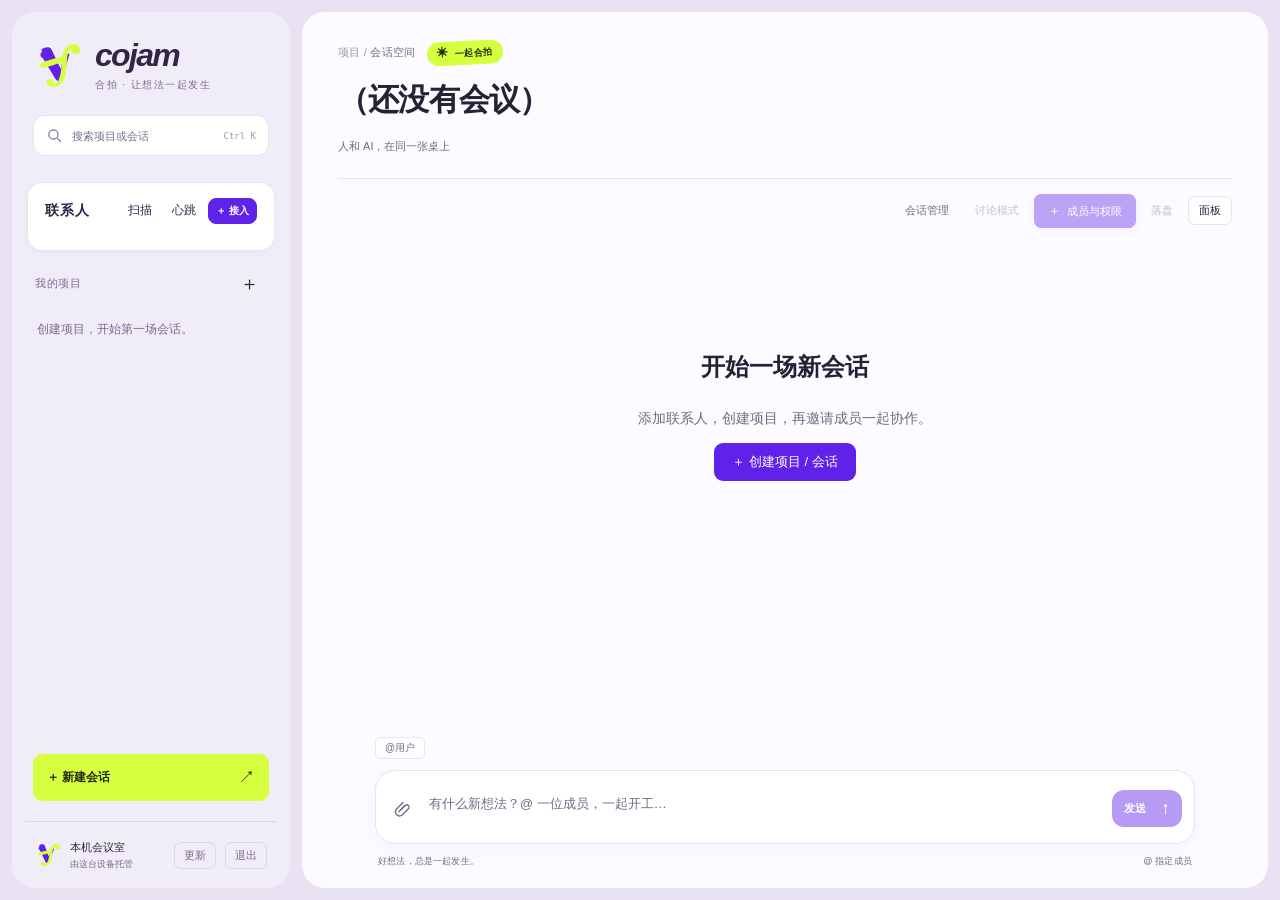
==== commit 6fae9bc6: "Merge origin/main into 2.7.0 release line" ====
--- a/index.html
+++ b/index.html
@@ -1,27 +1,1455 @@
 <!doctype html>
 <html lang="zh-CN">
 <head>
-<meta charset="utf-8"><meta name="viewport" content="width=device-width,initial-scale=1"><meta name="theme-color" content="#f8f7fc">
-<meta name="description" content="合拍 Cojam，让人和多个 AI Harness 进入同一个会话，一起讨论、协作和推进想法。">
-<link rel="icon" href="assets/icon-192.png"><title>合拍 Cojam — 让好想法，一起发生</title>
-<link rel="stylesheet" href="style.css">
+<meta charset="utf-8">
+<meta name="viewport" content="width=device-width, initial-scale=1, viewport-fit=cover">
+<meta name="apple-mobile-web-app-capable" content="yes">
+<meta name="mobile-web-app-capable" content="yes">
+<meta name="apple-mobile-web-app-status-bar-style" content="black-translucent">
+<meta name="apple-mobile-web-app-title" content="合拍 Cojam">
+<meta name="color-scheme" content="light dark">
+<meta name="rt-token" content="__RT_TOKEN__">
+<meta name="theme-color" content="#6022e8">
+<link rel="manifest" href="/manifest.webmanifest">
+<link rel="icon" href="/static/icon-192.png?v=cojam-262">
+<link rel="apple-touch-icon" href="/static/icon-192.png?v=cojam-262">
+<title>会议室</title>
+<style>
+/* ===== 颜色 / 字体：浅色默认，深色跟系统 ===== */
+:root{
+  --bg:#ffffff;--side:#f7f7f8;--bar:#ffffff;--fg:#18181b;--mut:#71717a;--faint:#a1a1aa;--line:#e7e7ea;--soft:#f3f3f5;--hover:rgba(24,24,27,.05);
+  --btn:#2563eb;--btn-fg:#fff;--me:#eef3ff;--me-line:#dbe5ff;--code:#f6f6f8;
+  --claude:#d97757;--codex:#10a37f;--work:#d97706;--danger:#dc2626;
+  --shadow:0 1px 2px rgba(0,0,0,.04),0 4px 16px rgba(0,0,0,.06);--shadow-lg:0 12px 40px rgba(0,0,0,.18);
+  --font:-apple-system,BlinkMacSystemFont,"Segoe UI","PingFang SC","Microsoft YaHei UI","Microsoft YaHei",sans-serif;--mono:ui-monospace,"Cascadia Code",Consolas,monospace;
+}
+@media(prefers-color-scheme:dark){:root{
+  --bg:#151517;--side:#1b1b1e;--bar:#1b1b1e;--fg:#ececf1;--mut:#a1a1aa;--faint:#6b6b74;--line:#2c2c31;--soft:#232328;--hover:rgba(255,255,255,.05);
+  --btn:#3b82f6;--me:#1e2a44;--me-line:#2a3a5c;--code:#0f0f11;
+  --claude:#e5896a;--codex:#2fbf94;--work:#f59e0b;--danger:#f87171;
+  --shadow:0 1px 2px rgba(0,0,0,.3),0 4px 16px rgba(0,0,0,.3);--shadow-lg:0 12px 40px rgba(0,0,0,.5);
+}}
+*{box-sizing:border-box}
+html,body{height:100%;margin:0}
+body{height:100dvh;background:var(--bg);color:var(--fg);font:15px/1.6 var(--font);display:flex;flex-direction:column;overflow-x:hidden;-webkit-font-smoothing:antialiased}
+button{font-family:inherit;cursor:pointer;transition:background .15s,border-color .15s,color .15s,opacity .15s}
+button:disabled{cursor:default}
+:focus-visible{outline:2px solid var(--btn);outline-offset:2px}
+
+/* ===== 顶栏 ===== */
+header{padding:calc(10px + env(safe-area-inset-top)) 16px 10px;background:color-mix(in srgb,var(--bar) 85%,transparent);backdrop-filter:saturate(1.6) blur(14px);-webkit-backdrop-filter:saturate(1.6) blur(14px);border-bottom:1px solid var(--line);display:flex;align-items:center;gap:8px;flex-wrap:wrap;position:relative;z-index:10}
+#title{font-weight:650;font-size:16px;letter-spacing:-.01em;flex:1;min-width:0;overflow:hidden;text-overflow:ellipsis;white-space:nowrap}
+#title .wdn{font-weight:400;color:var(--mut);font-size:.85em}
+#wd{display:none;font-size:12px;color:var(--mut);word-break:break-all;line-height:1.4;font-family:var(--mono)}
+#bar{display:flex;gap:6px;align-items:center;flex-wrap:wrap}
+#bar button,.cap{font-size:13px;padding:5px 12px;border:1px solid var(--line);background:var(--bar);color:var(--fg);border-radius:8px;white-space:nowrap}
+#bar button:hover:not(:disabled){background:var(--soft)}
+#bar button:disabled{opacity:.4}
+#modeTag{display:none;font-size:11.5px;font-weight:600;padding:2px 9px;border-radius:999px;background:color-mix(in srgb,var(--work) 14%,transparent);color:var(--work);white-space:nowrap;letter-spacing:.02em}
+body.work #modeTag{display:inline-block}
+body.work header{box-shadow:inset 0 -2px 0 var(--work)}
+#bMode.on{border-color:color-mix(in srgb,var(--work) 50%,transparent);color:var(--work);background:color-mix(in srgb,var(--work) 8%,transparent)}
+#menu{display:none;font-size:18px;padding:2px 10px;border:1px solid var(--line);background:transparent;color:var(--fg);border-radius:8px}
+
+/* AI 的胶囊：名字前一个色点，在想时会呼吸 */
+.cap .cn{font-weight:600}
+.cap .cn::before{content:"";display:inline-block;width:8px;height:8px;border-radius:50%;margin-right:7px;vertical-align:1px;background:var(--faint)}
+#capClaude .cn::before{background:var(--claude)}
+#capCodex .cn::before{background:var(--codex)}
+.cap .cn::before{background:var(--c,var(--faint))}
+#caps{display:contents}
+.cap .cm,.cap .cs,.cap .cx{color:var(--mut)}
+.cap .cm::before,.cap .cs::before,.cap .cx::before{content:" · "}
+.cap .cx.hi{color:var(--danger);font-weight:600}
+.cap.off .cs{color:var(--faint)}
+.cap.term{border-color:color-mix(in srgb,var(--work) 50%,transparent)}.cap.term .cs{color:var(--work);font-weight:600}
+.cap.think .cs{color:var(--btn);font-weight:600}
+.cap.think .cn::before{animation:pulse 1.2s ease-in-out infinite}
+@keyframes pulse{0%,100%{opacity:1;transform:scale(1)}50%{opacity:.35;transform:scale(.75)}}
+
+/* ===== 会议列表（电脑左边栏最上面；手机收进"会议列表"弹窗）===== */
+#rooms{display:none}
+.rl{list-style:none;margin:0;padding:0}
+.rl li a{display:flex;align-items:center;gap:8px;padding:6px 8px;border-radius:9px;color:var(--fg);text-decoration:none;font-size:13.5px;line-height:1.35}
+.rl li a:hover{background:var(--hover)}
+.rl li.cur a{background:var(--soft);font-weight:600}
+.rl .dot{flex:none;width:8px;height:8px;border-radius:50%;background:transparent;border:1.5px solid var(--faint)}
+.rl .dot.run{background:var(--btn);border-color:var(--btn);animation:pulse 1.2s ease-in-out infinite}
+.rl .dot.you{background:var(--work);border-color:var(--work)}
+.rl .dot.new{background:var(--faint);border-color:var(--faint)}
+.rl .t{flex:1;min-width:0;overflow:hidden;text-overflow:ellipsis;white-space:nowrap}
+.rl .b{flex:none;font-size:11px;font-weight:600;padding:0 6px;border-radius:999px;line-height:1.6;background:var(--soft);color:var(--mut)}
+.rl .b.you{background:color-mix(in srgb,var(--work) 16%,transparent);color:var(--work)}
+.rl .b.run{background:color-mix(in srgb,var(--btn) 14%,transparent);color:var(--btn)}
+.rl li.arch a{opacity:.55}
+#menu.attn{position:relative}
+#menu.attn::after{content:"";position:absolute;top:3px;right:3px;width:8px;height:8px;border-radius:50%;background:var(--work)}
+
+/* ===== 正在改的文件（文件护栏）===== */
+#claimList{list-style:none;margin:0;padding:0}
+#claimList li{display:flex;gap:8px;align-items:flex-start;padding:5px 6px;border-radius:8px;font-size:12.5px;line-height:1.45}
+#claimList li:hover{background:var(--hover)}
+#claimList .cf{flex:1;min-width:0;word-break:break-all}
+#claimList .cf b{font-weight:600}
+#claimList .cf small{display:block;color:var(--mut)}
+#claimList .ai-claude b{color:var(--claude)}#claimList .ai-codex b{color:var(--codex)}
+#claimList button{flex:none;font-size:11.5px !important;padding:1px 8px !important}
+
+/* ===== 工具（MCP / 插件 / 技能）===== */
+.tl{list-style:none;margin:0 0 10px;padding:0;max-height:30vh;overflow-y:auto;border:1px solid var(--line);border-radius:10px}
+.tl li{display:flex;gap:9px;align-items:flex-start;padding:7px 10px;border-bottom:1px solid var(--line);font-size:13.5px;line-height:1.45}
+.tl li:last-child{border-bottom:0}
+.tl input{margin:3px 0 0;flex:none;accent-color:var(--btn);width:auto !important}
+.tl .tn{flex:1;min-width:0;word-break:break-all}
+.tl .tn small{display:block;color:var(--mut);font-size:12px}
+.tl .tg{display:inline-block;font-size:10.5px;font-weight:600;padding:0 6px;margin-left:6px;border-radius:999px;background:var(--soft);color:var(--mut);vertical-align:1px}
+.tl li.lk{opacity:.6}
+.tl .empty{color:var(--mut);justify-content:center}
+#mbox h4{margin:12px 0 6px;font-size:13px;font-weight:650;color:var(--mut)}
+/* AI 成员：右边的操作（一键接入 / 删除） */
+.tl li{position:relative}
+.tl .agAct{margin-left:auto;display:flex;gap:6px;align-items:center;flex:none;flex-wrap:wrap;justify-content:flex-end}
+.tl .agBtn{font-size:12px;padding:3px 10px;border:1px solid var(--line);background:transparent;color:var(--fg);border-radius:999px;cursor:pointer;white-space:nowrap}
+.tl .agBtn:hover{background:var(--soft)}
+.tl .agBtn.del{color:var(--danger);border-color:color-mix(in srgb,var(--danger) 45%,transparent)}
+.tl .agOk{font-size:12px;color:var(--mut);white-space:nowrap}
+#agList{max-height:46vh}
+.tl .dot{display:inline-block;width:8px;height:8px;border-radius:50%;margin-right:6px;vertical-align:1px}
+#mbox code{display:inline-block;background:var(--soft);padding:2px 7px;border-radius:6px;font-size:12.5px;word-break:break-all}
+.agF{display:grid;grid-template-columns:auto minmax(0,1fr);gap:8px 10px;align-items:center;margin:12px 0 4px}
+.agF label{font-size:12.5px;color:var(--mut);text-align:right;white-space:nowrap}
+.agF input,.agF select{margin-bottom:0}
+
+/* ===== 弹窗 ===== */
+#modal{display:none;position:fixed;inset:0;z-index:50;background:rgba(10,10,12,.4);backdrop-filter:blur(3px);-webkit-backdrop-filter:blur(3px);align-items:center;justify-content:center;padding:16px}
+#modal.show{display:flex;animation:fade .15s ease-out}
+@keyframes fade{from{opacity:0}to{opacity:1}}
+#mbox{background:var(--bar);color:var(--fg);border:1px solid var(--line);border-radius:16px;padding:20px;width:100%;max-width:480px;max-height:82vh;overflow-y:auto;box-shadow:var(--shadow-lg);animation:pop .18s ease-out}
+@keyframes pop{from{transform:translateY(6px) scale(.98);opacity:0}to{transform:none;opacity:1}}
+#mbox h3{margin:0 0 10px;font-size:16px;font-weight:650;letter-spacing:-.01em}
+#mbox input,#mbox textarea,#mbox select,#mbox .mi{width:100%;font-size:15px;font-family:inherit;padding:9px 12px;border:1px solid var(--line);border-radius:10px;background:var(--bg);color:var(--fg);margin-bottom:10px;transition:border-color .15s,box-shadow .15s}
+#mbox input:focus,#mbox textarea:focus,#mbox select:focus{outline:0;border-color:var(--btn);box-shadow:0 0 0 3px color-mix(in srgb,var(--btn) 18%,transparent)}
+#mbox textarea{min-height:90px;max-height:40vh}
+#mbox .btns{display:flex;gap:8px;justify-content:flex-end;flex-wrap:wrap}
+#mbox button{font-size:14px;padding:7px 16px;border:1px solid var(--line);background:var(--bar);color:var(--fg);border-radius:9px}
+#mbox button:hover:not(:disabled){background:var(--soft)}
+#mbox button.pri{background:var(--btn);color:var(--btn-fg);border-color:var(--btn);font-weight:600}
+#mbox button.pri:hover:not(:disabled){background:color-mix(in srgb,var(--btn) 88%,#000)}
+#mbox button:disabled{opacity:.4}
+#mbox .item{padding:10px 8px;margin:0 -8px;border-radius:10px;cursor:pointer;display:flex;justify-content:space-between;gap:8px;align-items:center;flex-wrap:wrap}
+#mbox .item:hover{background:var(--soft)}
+#mbox .item small{color:var(--mut);white-space:nowrap}
+#mbox .item .tt{flex:1;min-width:0;word-break:break-all}
+#mbox .item .acts{display:flex;gap:6px;align-items:center;flex-wrap:wrap}
+#mbox .item .acts button{font-size:12px;padding:3px 10px;border-radius:7px}
+#mbox .item.arch{opacity:.5}
+#mbox code{display:block;background:var(--code);border:1px solid var(--line);padding:9px 11px;border-radius:9px;font:12.5px/1.45 var(--mono);word-break:break-all;margin:6px 0 12px}
+#mbox .hint{font-size:13px;color:var(--mut);margin:4px 0 10px;line-height:1.5}
+
+/* ===== 右边面板（像桌面版右侧那一栏）：目标、看板、正在改的文件、环境、上下文、工具、产出，一张张卡片，标题点一下收起 ===== */
+#side{position:fixed;top:0;right:0;bottom:0;z-index:40;width:min(380px,100vw);background:var(--side);border-left:1px solid var(--line);overflow-y:auto;padding:calc(12px + env(safe-area-inset-top)) 12px calc(16px + env(safe-area-inset-bottom));transform:translateX(105%);transition:transform .2s ease-out;box-shadow:var(--shadow-lg);display:flex;flex-direction:column;gap:10px}
+#side.on{transform:none}
+#sideBg{display:none;position:fixed;inset:0;z-index:39;background:rgba(10,10,12,.3)}
+#sideBg.on{display:block}
+#side .sh{display:flex;align-items:center;font-size:11.5px;font-weight:600;color:var(--faint);letter-spacing:.08em;padding:2px 4px}
+#sideX{margin-left:auto;border:0;background:transparent;color:var(--mut);font-size:22px;line-height:1;padding:0 4px}
+.card{background:var(--bar);border:1px solid var(--line);border-radius:14px;padding:10px 14px 12px;font-size:13.5px;box-shadow:0 1px 2px rgba(0,0,0,.03)}
+.card h4{display:flex;align-items:center;gap:6px;margin:0;font-size:13.5px;font-weight:600;cursor:pointer;-webkit-user-select:none;user-select:none;min-height:26px}
+.card h4::after{content:"";order:9;width:0;height:0;border-left:4px solid transparent;border-right:4px solid transparent;border-top:5px solid var(--mut);transition:transform .15s;margin-left:2px}
+.card h4 .ct{order:0}
+.card h4 .cn{order:1;font-weight:500;font-size:12px;color:var(--mut)}
+.card h4 button{order:8;margin-left:auto;font-size:12px;font-weight:500;padding:2px 9px;border:1px solid var(--line);background:var(--bar);color:var(--fg);border-radius:7px}
+.card h4 button:hover{background:var(--soft)}
+.card h4:not(:has(button))::after{margin-left:auto}
+.card.shut h4::after{transform:rotate(-90deg)}
+.card .cb{margin-top:8px}
+.card.shut .cb{display:none}
+.card .cb button{font-size:12px;padding:2px 9px;border:1px solid var(--line);background:var(--bar);color:var(--fg);border-radius:7px}
+.card .cb button:hover:not(:disabled){background:var(--soft)}
+.card .cb button:disabled{opacity:.45}
+.kv{display:flex;align-items:baseline;gap:10px;padding:4px 0;line-height:1.45}
+.kv>span:first-child{flex:none;width:56px;color:var(--mut);font-size:12.5px}
+.kv .v{flex:1;min-width:0;word-break:break-all}
+.kv .v.mono{font:12.5px/1.45 var(--mono)}
+.kv button{flex:none}
+.cx-row{padding:6px 0}
+.cx-row+.cx-row{border-top:1px solid var(--line)}
+.cx-row .top{display:flex;align-items:center;gap:8px}
+.cx-row .nm{font-weight:600}
+.cx-row .nm::before{content:"";display:inline-block;width:8px;height:8px;border-radius:50%;margin-right:7px;vertical-align:1px}
+.cx-row.claude .nm::before{background:var(--claude)}.cx-row.codex .nm::before{background:var(--codex)}
+.cx-row .sub{color:var(--mut);font-size:12px;flex:1;min-width:0;overflow:hidden;text-overflow:ellipsis;white-space:nowrap}
+.meter{height:6px;border-radius:999px;background:var(--soft);overflow:hidden;margin:6px 0 2px}
+.meter i{display:block;height:100%;background:var(--btn);border-radius:inherit}
+.meter.hi i{background:var(--danger)}
+.cx-row .num{font-size:12px;color:var(--mut);font-variant-numeric:tabular-nums}
+.outl{list-style:none;margin:0;padding:0}
+.outl li{display:flex;gap:8px;align-items:baseline;padding:4px 6px;margin:0 -6px;border-radius:8px;font-size:12.5px;line-height:1.45;cursor:pointer}
+.outl li:hover{background:var(--hover)}
+.outl li.un{opacity:.5;text-decoration:line-through}
+.outl .st{flex:none;width:18px;font-weight:700;font-size:11px;text-align:center;border-radius:4px}
+.outl .st.A{color:var(--codex)}.outl .st.M{color:var(--work)}.outl .st.D{color:var(--danger)}
+.outl .p{flex:1;min-width:0;word-break:break-all}
+.outl .p small{color:var(--mut);margin-left:6px}
+.outl .who{flex:none;font-size:11.5px;color:var(--mut)}
+.outh{font-size:11.5px;font-weight:600;color:var(--faint);letter-spacing:.06em;margin:10px 0 4px}
+.outh:first-child{margin-top:0}
+.thumbs{display:flex;flex-wrap:wrap;gap:6px}
+.thumbs img{width:64px;height:64px;object-fit:cover;border-radius:8px;border:1px solid var(--line);cursor:pointer}
+.card .empty{color:var(--faint);font-size:12.5px}
+#bSide.attn{position:relative}
+#bSide.attn::after{content:"";position:absolute;top:3px;right:3px;width:7px;height:7px;border-radius:50%;background:var(--work)}
+#ann{font-size:13.5px}
+#annText{white-space:pre-wrap;word-break:break-word;line-height:1.55;color:var(--fg)}
+#annText.empty{color:var(--mut)}
+#annEdit{display:none}
+#annEdit textarea{width:100%;font-size:14px;min-height:160px;max-height:50vh;border-radius:10px}
+#annEdit .btns{display:flex;gap:8px;margin-top:8px}
+#boardList{list-style:none;margin:0 0 8px;padding:0;max-height:40vh;overflow-y:auto}
+#boardList li{display:flex;gap:8px;align-items:flex-start;padding:6px;border-radius:8px}
+#boardList li:hover{background:var(--hover)}
+#boardList li .bt{flex:1;min-width:0;white-space:pre-wrap;word-break:break-word}
+#boardList li .bt small{color:var(--faint);margin-left:6px;font-size:11.5px}
+#boardList li.done .bt{text-decoration:line-through;color:var(--faint)}
+#boardList li .pin{flex:none;width:16px;text-align:center;font-size:12px}
+#boardList li input{margin:4px 0 0;flex:none;accent-color:var(--btn)}
+#boardList li .bx{border:0 !important;background:transparent !important;padding:0 4px !important;color:var(--faint) !important;font-size:16px !important;line-height:1;opacity:0}
+#boardList li:hover .bx{opacity:1}
+@media(hover:none){#boardList li .bx{opacity:1}}
+#boardList .empty{color:var(--faint)}
+#board .badd{display:flex;gap:6px;align-items:center}
+#board .badd select,#board .badd input{font-size:13.5px;font-family:inherit;padding:5px 8px;border:1px solid var(--line);border-radius:8px;background:var(--bg);color:var(--fg)}
+#board .badd input{flex:1;min-width:0}
+
+/* ===== 消息流：AI 左对齐带色块头像，你的话靠右浅色气泡，系统消息是居中小字 ===== */
+#feed{flex:1;overflow-y:auto;overflow-x:hidden;padding:16px 12px;-webkit-overflow-scrolling:touch}
+.msg{position:relative;margin:0 0 18px;word-break:break-word;overflow-wrap:anywhere}
+.msg .who{display:flex;align-items:baseline;gap:8px;font-size:12px;color:var(--faint);margin-bottom:2px;line-height:1.4}
+.msg .who .nm{font-weight:650;font-size:13.5px;color:var(--fg)}
+.msg .body{white-space:pre-wrap}
+.msg .body.md{white-space:normal}
+.msg.claude,.msg.codex{padding:2px 0 2px 40px}
+.msg.claude::before,.msg.codex::before{position:absolute;left:0;top:2px;width:28px;height:28px;border-radius:8px;display:flex;align-items:center;justify-content:center;font:700 13px/1 var(--font);color:#fff}
+.msg.claude::before{content:"C";background:var(--claude)}
+.msg.codex::before{content:"X";background:var(--codex)}
+.msg.claude .nm{color:var(--claude)}
+.msg.codex .nm{color:var(--codex)}
+.msg.ai{padding:2px 0 2px 40px}
+.msg.ai::before{position:absolute;left:0;top:2px;width:28px;height:28px;border-radius:8px;display:flex;align-items:center;justify-content:center;font:700 13px/1 var(--font);color:#fff;content:attr(data-l);background:var(--c)}
+.msg.ai .nm{color:var(--c)}
+.msg.me{margin-left:auto;max-width:80%;width:fit-content;background:var(--me);border:1px solid var(--me-line);padding:8px 14px 10px;border-radius:18px 18px 6px 18px}
+.msg.me .who{justify-content:flex-end}
+.msg.me .who .nm{display:none}
+.msg.sys{margin:4px auto 18px;width:fit-content;max-width:90%;font-size:12.5px;color:var(--mut);text-align:center;background:var(--soft);padding:3px 12px;border-radius:999px;line-height:1.5}
+.msg.touser{background:color-mix(in srgb,var(--work) 7%,transparent);border-radius:12px;padding:10px 12px 10px 52px;box-shadow:inset 3px 0 0 var(--work)}
+.msg.touser::before{left:12px;top:12px}
+.tag{display:inline-block;font-size:11px;font-weight:600;color:var(--work);background:color-mix(in srgb,var(--work) 14%,transparent);padding:0 7px;border-radius:999px;line-height:1.6}
+.msg.step{text-align:left}
+.undo{margin-top:8px;font-size:12.5px;padding:4px 12px;border:1px solid color-mix(in srgb,var(--work) 45%,transparent);background:transparent;color:var(--work);border-radius:7px;font-weight:600}
+.undo:hover:not(:disabled){background:color-mix(in srgb,var(--work) 10%,transparent)}
+.undo:disabled{opacity:.5;border-color:var(--line);color:var(--mut);font-weight:400}
+.msg.flash{animation:flash 1.2s ease-out}
+@keyframes flash{0%,40%{background-color:color-mix(in srgb,var(--btn) 16%,transparent)}100%{background-color:transparent}}
+.msg.me.flash{animation:none;outline:2px solid var(--btn);outline-offset:2px}
+
+/* markdown */
+.md p{margin:0 0 10px}
+.md>:last-child{margin-bottom:0}
+.md h3,.md h4,.md h5,.md h6{margin:14px 0 6px;line-height:1.35;font-weight:650}
+.md h3{font-size:1.15em}.md h4{font-size:1.07em}.md h5,.md h6{font-size:1em}
+.md ul,.md ol{margin:0 0 10px;padding-left:22px}
+.md li{margin:3px 0}
+.md li::marker{color:var(--faint)}
+.md blockquote{margin:0 0 10px;padding:2px 12px;border-left:3px solid var(--line);color:var(--mut)}
+.md hr{border:0;border-top:1px solid var(--line);margin:14px 0}
+.md code{padding:1px 6px;background:var(--soft);border:1px solid var(--line);border-radius:5px;font:.88em var(--mono)}
+.md a{color:var(--btn);text-decoration:none;border-bottom:1px solid color-mix(in srgb,var(--btn) 35%,transparent)}
+.md a:hover{border-bottom-color:var(--btn)}
+.md strong{font-weight:650}
+.md .tbl{overflow-x:auto;margin:0 0 10px;border:1px solid var(--line);border-radius:10px}
+.md table{border-collapse:collapse;font-size:.93em;width:100%}
+.md th,.md td{border-bottom:1px solid var(--line);padding:6px 12px;text-align:left;vertical-align:top}
+.md tr:last-child td{border-bottom:0}
+.md th{background:var(--soft);font-weight:600}
+.msg pre{margin:8px 0;padding:12px 14px;background:var(--code);border:1px solid var(--line);border-radius:10px;overflow-x:auto;white-space:pre;font:13px/1.5 var(--mono);max-width:100%}
+
+/* 附件 */
+.atts{display:flex;flex-wrap:wrap;gap:8px;margin-top:8px}
+.atts img{max-width:180px;max-height:180px;border-radius:10px;display:block;border:1px solid var(--line)}
+.atts audio{max-width:100%}
+.atts a.file{font-size:13px;padding:6px 10px;border:1px solid var(--line);background:var(--bar);border-radius:9px;color:inherit;text-decoration:none;word-break:break-all}
+.atts a.file:hover{background:var(--soft)}
+
+/* 引用 */
+.who .rp{border:0;background:transparent;color:var(--faint);font-size:12px;padding:0 4px;margin-left:auto;cursor:pointer}
+.who .rp:hover{color:var(--btn)}
+.qt{border-left:2px solid var(--faint);padding:0 10px;margin:4px 0 6px;font-size:12.5px;color:var(--mut);cursor:pointer;overflow:hidden;text-overflow:ellipsis;display:-webkit-box;-webkit-line-clamp:2;-webkit-box-orient:vertical;word-break:break-word}
+.qt:hover{color:var(--fg)}
+#quote{display:none;align-items:flex-start;gap:6px;border-left:2px solid var(--btn);background:var(--soft);border-radius:8px;padding:6px 6px 6px 10px;margin-bottom:8px;font-size:13px;color:var(--mut)}
+#quote.on{display:flex}
+#quote .qtx{flex:1;min-width:0;overflow:hidden;text-overflow:ellipsis;white-space:nowrap}
+#quote button{border:0;background:transparent;color:var(--mut);font-size:18px;line-height:1;padding:0 4px}
+#cmenu{display:none;position:fixed;z-index:60;min-width:160px;background:var(--bar);color:var(--fg);border:1px solid var(--line);border-radius:12px;box-shadow:var(--shadow-lg);padding:5px;font-size:14px}
+#cmenu.on{display:block;animation:pop .12s ease-out}
+#cmenu button{display:block;width:100%;text-align:left;border:0;background:transparent;color:inherit;padding:7px 12px;border-radius:7px;font-size:14px}
+#cmenu button:hover{background:var(--soft)}
+@media(hover:hover) and (pointer:fine){.who .rp{display:none}}
+
+/* 跳到我的发言：聊天区右下角两个圆按钮 */
+#jump{position:fixed;z-index:15;display:none;flex-direction:column;gap:6px}
+#jump.on{display:flex}
+#jump button{width:36px;height:36px;padding:0;border-radius:50%;border:1px solid var(--line);background:color-mix(in srgb,var(--bar) 88%,transparent);backdrop-filter:blur(8px);-webkit-backdrop-filter:blur(8px);color:var(--mut);box-shadow:var(--shadow);display:flex;align-items:center;justify-content:center;touch-action:manipulation;-webkit-user-select:none;user-select:none;-webkit-touch-callout:none}
+#jump button:hover{color:var(--fg);border-color:color-mix(in srgb,var(--btn) 40%,var(--line))}
+#jump button:active{transform:scale(.92)}
+#jump button.dim{opacity:.45}
+#jump svg{width:18px;height:18px;fill:none;stroke:currentColor;stroke-width:2.2;stroke-linecap:round;stroke-linejoin:round}
+
+/* ===== 状态行 ===== */
+#status{display:none;padding:6px 16px;font-size:13px;color:var(--mut);background:var(--bg)}
+#status.on{display:flex;align-items:center;gap:10px}
+#stMain{flex:1;min-width:0}
+#stText{display:flex;align-items:center;gap:8px}
+#stLive .ln{margin:3px 0 0 15px;font-size:12.5px;line-height:1.5;color:var(--fg);opacity:.8;cursor:pointer;overflow:hidden;display:-webkit-box;-webkit-line-clamp:2;-webkit-box-orient:vertical;word-break:break-word;white-space:pre-wrap}
+#stLive .ln.open{-webkit-line-clamp:unset;max-height:30vh;overflow-y:auto}
+#stLive .ln b{font-weight:600;margin-right:6px}#stLive .ln .t{color:var(--faint);margin-right:6px}
+#stLive .ln.claude b{color:var(--claude)}#stLive .ln.codex b{color:var(--codex)}
+#stText::before{content:"";flex:none;width:7px;height:7px;border-radius:50%;background:var(--btn);animation:pulse 1.2s ease-in-out infinite}
+#stops{display:flex;gap:6px;flex:none}
+#stops button{font-size:12.5px;font-weight:600;padding:3px 12px;border:1px solid color-mix(in srgb,var(--danger) 45%,transparent);background:transparent;color:var(--danger);border-radius:7px;white-space:nowrap}
+#stops button:hover,#stops button:active{background:var(--danger);color:#fff;border-color:var(--danger)}
+
+/* ===== 输入区：一张圆角卡片 ===== */
+footer{background:var(--bg);padding:6px 12px calc(12px + env(safe-area-inset-bottom))}
+body.drag footer .row{outline:2px dashed var(--btn);outline-offset:3px}
+.quick{display:flex;gap:6px;margin-bottom:8px}
+.quick button{font-size:12.5px;padding:3px 10px;border:1px solid var(--line);background:transparent;color:var(--mut);border-radius:999px}
+.quick button:hover{color:var(--fg);background:var(--soft)}
+#pend{display:none;gap:8px;flex-wrap:wrap;margin-bottom:8px}
+.chip{position:relative;border:1px solid var(--line);background:var(--bar);border-radius:10px;padding:5px 26px 5px 8px;font-size:12px;max-width:100%;display:flex;align-items:center;gap:8px;word-break:break-all}
+.chip img{width:44px;height:44px;object-fit:cover;border-radius:7px}
+.chip .x{position:absolute;top:1px;right:2px;border:0;background:transparent;color:var(--mut);font-size:18px;line-height:1;padding:2px 4px}
+.row{display:flex;gap:6px;align-items:flex-end;background:var(--bar);border:1px solid var(--line);border-radius:16px;padding:6px;box-shadow:var(--shadow);transition:border-color .15s,box-shadow .15s}
+.row:focus-within{border-color:color-mix(in srgb,var(--btn) 55%,var(--line));box-shadow:var(--shadow),0 0 0 3px color-mix(in srgb,var(--btn) 12%,transparent)}
+textarea{flex:1;min-width:0;font-size:15px;font-family:inherit;line-height:1.5;padding:7px 6px;border:1px solid var(--line);border-radius:10px;background:var(--bg);color:var(--fg);resize:none;max-height:160px}
+.row textarea{border:0;background:transparent;outline:0}
+#clip{font-size:18px;width:38px;height:38px;padding:0;border:0;background:transparent;color:var(--mut);border-radius:10px;flex:none}
+#clip:hover{background:var(--soft);color:var(--fg)}
+#send{font-size:14px;font-weight:600;height:38px;padding:0 18px;border:0;border-radius:11px;background:var(--btn);color:var(--btn-fg);flex:none}
+#send:hover{background:color-mix(in srgb,var(--btn) 88%,#000)}
+
+/* ===== 平板 / 窄电脑窗口：内容居中，行不拉太长 ===== */
+@media(min-width:601px){
+  #feed{padding:20px max(20px,calc((100% - 820px)/2))}
+  #status{padding-left:max(20px,calc((100% - 820px)/2));padding-right:max(20px,calc((100% - 820px)/2))}
+  footer{padding:6px max(16px,calc((100% - 820px)/2)) calc(16px + env(safe-area-inset-bottom))}
+  .atts img{max-width:240px;max-height:240px}
+}
+
+/* ===== 电脑：左边栏（标题、各 AI 胶囊、按钮、完整公告）+ 右边聊天 ===== */
+@media(min-width:1000px){
+  body{display:grid;grid-template-columns:280px minmax(0,1fr);grid-template-rows:auto minmax(0,1fr) auto auto;
+       grid-template-areas:"rooms feed" "head feed" "head status" "head foot"}
+  #rooms{display:block;grid-area:rooms;background:var(--side);border-right:1px solid var(--line);border-bottom:1px solid var(--line);padding:14px 10px 10px;max-height:45vh;overflow-y:auto}
+  #rooms .rh{display:flex;align-items:center;gap:6px;padding:0 8px 6px;font-size:11.5px;font-weight:600;color:var(--faint);letter-spacing:.08em}
+  #rooms .rh button{margin-left:auto;font-size:12px;letter-spacing:0;padding:2px 9px;border:1px solid var(--line);background:var(--bar);color:var(--fg);border-radius:7px}
+  #rooms .rh button:hover{background:var(--soft)}
+  header{grid-area:head;flex-direction:column;align-items:stretch;justify-content:flex-start;gap:14px;padding:22px 18px 16px;overflow-y:auto;border-bottom:0;border-right:1px solid var(--line);background:var(--side);backdrop-filter:none;-webkit-backdrop-filter:none}
+  body.work header{box-shadow:inset 0 3px 0 var(--work)}
+  #title{white-space:normal;font-size:18px;line-height:1.35}
+  #modeTag{align-self:flex-start;margin-top:-6px}
+  #wd{display:block;margin-top:-8px}
+  #title .wdn{display:none}
+  #bar{display:grid;grid-template-columns:1fr 1fr;gap:6px}
+  #bar button{font-size:13.5px;padding:7px 10px;border-radius:9px}
+  #bar .cap{grid-column:1/-1;text-align:left;white-space:normal;line-height:1.45;padding:10px 12px;border-radius:11px;box-shadow:var(--shadow)}
+  #bar #caps .cap:first-child{margin-top:6px}#bar #capClaude{margin-top:6px}
+  #bar .cap .cm,#bar .cap .cs,#bar .cap .cx{display:block;font-size:12px;padding-left:15px}
+  #bar .cap .cm::before,#bar .cap .cs::before,#bar .cap .cx::before{content:none}
+  #bar .cap.off .cn{color:var(--fg)}
+  #feed{grid-area:feed;padding:28px max(32px,calc((100% - 820px)/2))}
+  #status{grid-area:status;padding-left:max(32px,calc((100% - 820px)/2));padding-right:max(32px,calc((100% - 820px)/2))}
+  footer{grid-area:foot;padding:6px max(32px,calc((100% - 820px)/2)) 20px}
+  .msg.me{max-width:72%}
+}
+/* 宽屏：右边面板常驻，成第三栏 */
+@media(min-width:1280px){
+  body{grid-template-columns:280px minmax(0,1fr) 340px;grid-template-areas:"rooms feed side" "head feed side" "head status side" "head foot side"}
+  #side{grid-area:side;position:static;width:auto;transform:none;box-shadow:none;transition:none;z-index:auto;padding:14px 12px 16px;min-height:0}
+  #sideX,#bSide,#sideBg,#sideBg.on{display:none !important}
+  #feed{padding:28px max(28px,calc((100% - 780px)/2))}
+  #status{padding-left:max(28px,calc((100% - 780px)/2));padding-right:max(28px,calc((100% - 780px)/2))}
+  footer{padding:6px max(28px,calc((100% - 780px)/2)) 20px}
+}
+
+/* ===== 手机 ===== */
+@media(max-width:600px){
+  header{padding:calc(8px + env(safe-area-inset-top)) 12px 8px}
+  #title{font-size:15.5px}
+  #menu{display:block;min-height:34px}
+  #bar{display:none;position:absolute;top:100%;left:0;right:0;z-index:20;background:var(--bar);border-bottom:1px solid var(--line);box-shadow:0 10px 24px rgba(0,0,0,.14)}
+  #bar.show{display:grid;grid-template-columns:1fr 1fr;gap:8px;padding:12px}
+  #bar button{font-size:15px;padding:10px;border-radius:10px}
+  #bar .cap{grid-column:1/-1;text-align:left}
+  .cap .cm{display:none}
+  #feed{padding:14px 12px}
+  .msg.claude,.msg.codex{padding-left:34px}
+  .msg.claude::before,.msg.codex::before{width:24px;height:24px;font-size:12px;border-radius:7px}
+  .msg.touser{padding-left:44px}
+  .msg.me{max-width:88%}
+  .md table{font-size:.88em}
+  .atts img{max-width:140px;max-height:140px}
+  footer{padding:4px 8px calc(8px + env(safe-area-inset-bottom))}
+  .quick{overflow-x:auto;flex-wrap:nowrap;scrollbar-width:none;-webkit-overflow-scrolling:touch}
+  .quick::-webkit-scrollbar{display:none}
+  .quick button{flex:none;padding:5px 12px;font-size:13.5px}
+  textarea{font-size:16px}
+  #clip,#send{height:40px}
+  .undo{padding:6px 12px}
+  #stops button{padding:6px 12px;font-size:13.5px}
+  .who .rp{font-size:13px;padding:2px 6px}
+  #jump button{width:32px;height:32px;opacity:.85}
+  #jump button.dim{opacity:.35}
+}
+/* 看图 / 标注 */
+#viewer{display:none;position:fixed;inset:0;z-index:60;background:rgba(8,8,10,.94);backdrop-filter:blur(6px);-webkit-backdrop-filter:blur(6px);color:#ececf1;flex-direction:column}
+#viewer.on{display:flex}
+#viewer .vbar{display:flex;align-items:center;gap:6px;padding:8px 10px;flex-wrap:wrap;flex:none}
+#viewer .vbar .grow{flex:1;min-width:0;font-size:13px;color:#a1a1aa;white-space:nowrap;overflow:hidden;text-overflow:ellipsis}
+#viewer button,#viewer a.vb{background:rgba(255,255,255,.08);color:#ececf1;border:1px solid rgba(255,255,255,.12);border-radius:9px;padding:6px 11px;font-size:13px;cursor:pointer;text-decoration:none;line-height:1.3}
+#viewer button:hover,#viewer a.vb:hover{background:rgba(255,255,255,.16)}
+#viewer button.on{background:#3b82f6;border-color:#3b82f6}
+#viewer button.pri{background:#2563eb;border-color:#2563eb}
+#viewer button:disabled{opacity:.35;cursor:default}
+#vStage{flex:1;min-height:0;position:relative;display:flex;align-items:center;justify-content:center;overflow:hidden;touch-action:pan-y pinch-zoom}
+#vStage.zoom{overflow:auto;display:block;touch-action:auto}
+#vImg{max-width:100%;max-height:100%;object-fit:contain;cursor:zoom-in;-webkit-user-select:none;user-select:none}
+#vStage.zoom #vImg{max-width:none;max-height:none;cursor:zoom-out;margin:auto;display:block}
+#vStage .nav{position:absolute;top:50%;transform:translateY(-50%);width:44px;height:64px;border-radius:12px;font-size:26px;padding:0;z-index:2}
+#vPrev{left:10px}#vNext{right:10px}
+#vWrap{position:relative;display:none;touch-action:none}
+#vWrap canvas{display:block}
+#vOv{position:absolute;left:0;top:0;pointer-events:none}
+#viewer.edit #vImg,#viewer.edit .nav{display:none}
+#viewer.edit #vWrap{display:block}
+#viewer .vedit{display:none}
+#viewer.edit .vedit{display:flex}
+#viewer.edit .vview{display:none}
+#vTools{gap:6px;align-items:center;flex-wrap:wrap}
+#vTools .sw{width:24px;height:24px;padding:0;border-radius:50%;border:2px solid rgba(255,255,255,.25)}
+#vTools .sw.on{border-color:#fff;box-shadow:0 0 0 2px #3b82f6}
+#vTools .sep{width:1px;height:22px;background:rgba(255,255,255,.15);margin:0 2px}
+#vHint{font-size:12px;color:#a1a1aa;padding:0 12px 8px;text-align:center;flex:none}
+@media (max-width:700px){
+  #viewer .vbar{padding:6px 8px;gap:5px}
+  #viewer button,#viewer a.vb{padding:6px 9px}
+  #vStage .nav{width:36px;height:52px;font-size:22px;background:rgba(0,0,0,.35)}
+  #vPrev{left:4px}#vNext{right:4px}
+}
+.chip img{cursor:pointer}
+/* 我的发言目录 */
+#toc{display:none;position:fixed;z-index:16;width:340px;max-width:calc(100vw - 24px);max-height:62vh;flex-direction:column;background:var(--bar);border:1px solid var(--line);border-radius:14px;box-shadow:var(--shadow-lg);overflow:hidden}
+#toc.on{display:flex}
+#toc .hd{display:flex;align-items:center;gap:8px;padding:10px 12px;border-bottom:1px solid var(--line);font-weight:600;font-size:14px}
+#toc .hd .n{color:var(--mut);font-weight:400;font-size:12px}
+#toc .hd input{flex:1;min-width:0;font:inherit;font-weight:400;font-size:13px;padding:5px 9px;border:1px solid var(--line);border-radius:8px;background:var(--soft);color:var(--fg)}
+#toc .hd button{border:0;background:none;color:var(--mut);font-size:20px;line-height:1;padding:0 4px;cursor:pointer}
+#tocList{list-style:none;margin:0;padding:4px;overflow-y:auto}
+#tocList li{display:flex;gap:10px;padding:8px 10px;border-radius:9px;cursor:pointer;font-size:13px;line-height:1.45}
+#tocList li:hover{background:var(--hover)}
+#tocList li.cur{background:var(--me);box-shadow:inset 3px 0 0 var(--btn)}
+#tocList .t{color:var(--faint);font-variant-numeric:tabular-nums;flex:none}
+#tocList .x{overflow:hidden;display:-webkit-box;-webkit-line-clamp:2;-webkit-box-orient:vertical;word-break:break-all}
+#tocList .empty{color:var(--mut);cursor:default;justify-content:center}
+#tocList .empty:hover{background:none}
+@media (max-width:700px){
+  #toc{left:0!important;right:0!important;bottom:0!important;width:auto;max-width:none;max-height:70vh;border-radius:16px 16px 0 0}
+  #tocList li{padding:11px 12px;font-size:14px}
+}
+</style>
+<link rel="stylesheet" href="/static/workspace.css">
+<link rel="stylesheet" href="/static/studio.css">
 </head>
 <body>
-<header class="topbar"><a class="brand" href="#top" aria-label="合拍首页"><img src="assets/logo.svg" alt=""><span>cojam<span class="brand-cn">合拍</span></span></a><nav aria-label="主导航"><a href="#how">怎么合拍</a><a href="#features">功能</a><a href="#faq">常见问题</a></nav><a class="nav-cta" href="#download">下载合拍 <span>↗</span></a></header>
-<main id="top">
-<section class="hero wrap"><div class="hero-copy"><div class="eyebrow"><span class="pulse"></span> 一起想，一起做</div><h1>好想法，<br><span>一起</span>发生<span class="period">.</span></h1><p>把人和 AI 请进同一个会话。<br>讨论、互相 @、继续行动，让每个声音都有回响。</p><div class="hero-actions"><a class="button primary" href="#download">开始使用 <span>↗</span></a><a class="text-link" href="#how">看看怎么用 <span>↓</span></a></div><div class="hero-foot"><span class="tiny-stars">✳</span> 为人与 AI 的协作而设计</div></div>
-<div class="hero-art" aria-label="合拍会话示意"><div class="orbit orbit-one"></div><div class="orbit orbit-two"></div><div class="floating-tag tag-people"><span>✳</span> 人 + AI</div><div class="chat-window"><div class="window-top"><span class="window-dots"><i></i><i></i><i></i></span><span>一起做点好玩的</span><span class="window-top-end">↗</span></div><div class="window-body"><div class="intro-row"><span class="mini-badge">✳</span><div><b>新会话，开始合拍</b><small>一个空间，不同视角</small></div></div><div class="bubble human"><span>你</span>我们一起把这个想法做出来吧。</div><div class="bubble ai"><span class="avatar lavender">C</span><div><b>Claude</b><p>我先整理一下思路，再请 @Codex 一起看看。</p></div></div><div class="bubble ai"><span class="avatar citrus">X</span><div><b>Codex</b><p>收到！我来补充实现方案。</p></div></div><div class="fake-input">说说你的想法 <span>↑</span></div></div></div><div class="floating-tag tag-together"><span class="mini-avatars"><i>人</i><i>A</i><i>✳</i></span> 一起参与</div><div class="floating-star">✳</div></div></section>
-<section class="ribbon" aria-label="产品理念"><div>不同的想法 <span>✳</span> 同一个空间 <span>✳</span> 一起往前 <span>✳</span> 不同的想法 <span>✳</span> 同一个空间 <span>✳</span> 一起往前 <span>✳</span></div></section>
-<section class="intro wrap" id="how"><div class="section-top"><span class="kicker">01 / HOW IT WORKS</span><p>合作，不必挤在<br>同一台电脑前。</p></div><div class="intro-grid"><h2>各自擅长的，<br>在这里<span>汇合。</span></h2><div class="intro-text"><p>一个会话，可以有你、朋友，还有不同设备上的 AI Harness。邀请成员加入，围绕同一个目标交流。</p><p>从讨论到互相 @，每个会话都有自己的成员和权限。想法不必在不同窗口之间反复搬运。</p><a href="#download" class="under-link">开启第一场会话 <span>↗</span></a></div></div><div class="steps"><article><span class="step-no">01</span><div class="step-icon">↗</div><h3>建一个会话</h3><p>按项目组织讨论，为这次协作写下共同目标。</p></article><article><span class="step-no">02</span><div class="step-icon">✳</div><h3>邀请成员</h3><p>添加朋友或 Harness，选择会话成员并设置权限。</p></article><article><span class="step-no">03</span><div class="step-icon">@</div><h3>一起推进</h3><p>发消息、互相 @，让想法在对话中继续生长。</p></article></div></section>
-<section class="product" id="features"><div class="wrap product-inner"><div class="product-heading"><div><span class="kicker light">02 / THE WORKSPACE</span><h2>一场会话，<br>把大家连起来<span>.</span></h2></div><p>左边找到伙伴和项目，右边专注当下的对话。重要的目标、成员与权限，都在合适的位置。</p></div><div class="product-frame"><div class="frame-bar"><span><i></i><i></i><i></i></span><span>合拍 · 会话空间</span><span>演示界面</span></div><img src="assets/workspace.png" alt="合拍演示界面：左侧项目与联系人，右侧多人和 AI 对话" loading="lazy"></div><div class="product-bottom"><div><span>✳</span><p><b>会话有边界</b><br>每场对话单独选择成员、配置权限。</p></div><div><span>↗</span><p><b>设备可以不同</b><br>同一 WiFi 扫码即连；也可通过可达地址接入其他设备。</p></div><div><span>@</span><p><b>对话可以接力</b><br>自动连接的成员可以接收任务并回复。</p></div></div></div></section>
-<section class="faq wrap" id="faq"><div class="faq-header"><span class="kicker">03 / GOOD TO KNOW</span><h2>开始之前，<br><span>先聊清楚。</span></h2><p>一些关于安装、设备与连接的常见问题。</p></div><div class="faq-list"><details><summary>合拍需要安装吗？<span>＋</span></summary><p>在 Windows 电脑上下载安装程序，安装完成后即可打开独立应用窗口。电脑上无需额外安装 Python；要调用本机 AI 程序，仍需先安装并登录对应工具。</p></details><details><summary>朋友可以用手机加入吗？<span>＋</span></summary><p>可以。手机和电脑在同一 WiFi 时，在「添加联系人 → 其他用户」里生成邀请二维码，手机扫码即可加入，无需安装。不在同一网络时，手机需要能访问到填写的会议室地址。</p></details><details><summary>不同设备上的 Harness 能一起参与吗？<span>＋</span></summary><p>可以通过成员连接端把其他设备上的 Harness 接入同一会话。连接端需要可访问的服务地址；Mac 上的便携连接端目前需要 Python 3.11 和 Tk。</p></details><details><summary>会自动打通不同网络吗？<span>＋</span></summary><p>同一 WiFi 下会自动使用本机局域网地址，扫码即连，不需要任何配置。跨网络目前仍需一个对方能访问的地址，例如现有的 Tailscale 网络或合适的 HTTPS 代理；内置公网中继还在开发中。</p></details></div></section>
-<section class="download wrap" id="download"><div class="download-card"><div class="download-copy"><div class="download-label">READY WHEN YOU ARE <span>✳</span></div><h2>来，一起<span>合拍。</span></h2><p>从一个想法开始，邀请伙伴加入。</p><a class="button dark" href="#download-options">选择获取方式 <span>↓</span></a><div class="download-note">Windows x64 · 桌面版 2.7.0</div></div><div class="download-mark" aria-hidden="true"><img src="assets/logo.svg" alt=""><span class="mark-spark one">✳</span><span class="mark-spark two">↗</span></div></div><div class="download-options" id="download-options" aria-label="获取合拍的方式">
-<article class="download-option"><div class="option-top"><span class="option-number">01 / DESKTOP</span><span class="option-mark">↘</span></div><h3>Windows 桌面版</h3><p>下载安装程序，完成安装后打开独立应用窗口。</p><a class="option-action" href="downloads/Cojam-Setup-2.7.0.exe" download>下载安装程序 <span>↗</span></a><small>未签名，系统可能提示扫描；安装后可在应用内检查并下载后续更新。</small></article>
-<article class="download-option"><div class="option-top"><span class="option-number">02 / PORTABLE</span><span class="option-mark">✳</span></div><h3>Windows 便携版（浏览器）</h3><p>单文件运行，双击后在浏览器打开。适合无桌面环境或排障。</p><a class="option-action" href="downloads/Cojam-Portable-2.7.0.exe" download>下载单文件 EXE <span>↗</span></a><small>未签名，数据保存在程序旁的 data 文件夹；不会打开独立应用窗口。</small></article>
-<article class="download-option"><div class="option-top"><span class="option-number">03 / MACOS</span><span class="option-mark">⌘</span></div><h3>macOS 桌面版</h3><p>桌面版已提供源码运行和 Mac 本机构建方式，独立安装包发布前可按说明自行构建。</p><a class="option-action" href="https://github.com/JUN-Genyan/Cojam/blob/main/docs/MACOS.md">查看 macOS 使用说明 <span>↗</span></a><small>需要 Python 3.11 或更高版本；本机构建的应用未经 Apple 公证。</small></article>
-<article class="download-option code-option"><div class="option-top"><span class="option-number">04 / SOURCE</span><span class="option-mark">⌘</span></div><h3>Git 获取源码</h3><p>适合开发者。需要 Git 和 Python 3.11 或更高版本。</p><pre id="git-command">git clone https://github.com/JUN-Genyan/Cojam.git
-cd Cojam
-python roundtable.py</pre><div class="option-actions"><button id="copy-git" type="button">复制命令</button><a href="https://github.com/JUN-Genyan/Cojam" target="_blank" rel="noopener noreferrer">查看源码 ↗</a></div><small id="copy-status" aria-live="polite">源码版主要在 Windows 上测试。</small></article>
-</div><p class="download-fineprint">同一 WiFi 下扫码即可让手机加入；跨网络协作需要一个对方能访问的会议室地址。</p></section>
-</main><footer class="footer wrap"><a class="brand footer-brand" href="#top"><img src="assets/logo.svg" alt=""><span>cojam<span class="brand-cn">合拍</span></span></a><p>让好想法，一起发生。</p><div><a href="https://github.com/JUN-Genyan/Cojam/blob/main/docs/QUICKSTART.md" target="_blank" rel="noopener noreferrer">新手使用说明 ↗</a><a href="https://github.com/JUN-Genyan/Cojam" target="_blank" rel="noopener noreferrer">GitHub ↗</a><a href="#top">回到顶部 ↑</a></div></footer>
-<script src="site.js" defer></script></body></html>
+<div id="navShade"></div>
+<nav id="rooms" aria-label="联系人和项目"><div class="brand"><img src="/static/logo.svg" width="42" height="42" alt=""><span class="brand-word">cojam<small>合拍 · 让想法一起发生</small></span><button id="navClose" aria-label="关闭导航">×</button></div><label class="nav-search" for="navSearch"><svg class="ui-icon" viewBox="0 0 24 24" fill="none" stroke="currentColor" stroke-width="1.7" aria-hidden="true"><circle cx="10.5" cy="10.5" r="6.5"/><path d="m16 16 5 5"/></svg><input id="navSearch" type="search" placeholder="搜索项目或会话" autocomplete="off"><kbd aria-hidden="true">⌘ K</kbd></label>
+<section class="contacts-section"><div class="rh">联系人 <span id="contactCount"></span><span class="rh-actions"><button id="contactsScan" title="扫描本机已安装的 Agent 并一键连接" aria-label="扫描本机 Agent">扫描</button><button id="connSettingsBtn" title="连接与心跳设置" aria-label="连接与心跳设置">心跳</button><button id="contactsAdd" aria-label="接入联系人">＋ 接入</button></span></div><ul id="contactList"></ul></section>
+<section class="projects-section"><div class="rh">我的项目<button id="projectAdd" aria-label="新建项目">＋</button></div><ul class="rl" id="roomList"></ul></section><button id="rNew" class="nav-new">＋ 新建会话<span aria-hidden="true">↗</span></button><div class="nav-foot"><img src="/static/logo.svg" width="26" height="26" alt=""><span>本机会议室<small>由这台设备托管</small></span><button type="button" id="updateApp" title="检查并下载更新">更新</button><button type="button" id="quitApp" title="停止本机合拍服务">退出</button></div></nav>
+<header>
+  <button id="navToggle" aria-label="打开联系人和项目">☰</button>
+  <div class="room-heading"><div class="room-overline"><div id="roomContext">会话空间</div><span class="room-type"><span aria-hidden="true">✳</span> 一起合拍</span></div><div id="title">会议室</div><div class="room-detail"><div id="roomMemberFaces" aria-hidden="true"></div><div id="roomSummary">人和 AI，在同一张桌上</div></div></div><div id="wd"></div><span id="modeTag">干活模式</span>
+  <button type="button" id="menu" aria-label="菜单">&#9776;</button>
+  <div id="bar">
+    <button type="button" id="bList">会话管理</button><button type="button" id="bNew">新会话</button><button type="button" id="bMode">讨论模式</button><button type="button" id="bAgents">成员与权限</button><button type="button" id="bWrap">落盘</button><button type="button" id="bSide">面板</button>
+    <div id="caps"></div>
+  </div>
+  <div class="session-brief" id="sessionBrief" hidden><span class="brief-marker" aria-hidden="true">↗</span><div><span class="brief-label">这次的共同目标</span><p id="sessionBriefText"></p></div></div>
+</header>
+<div id="modal"><div id="mbox" role="dialog" aria-modal="true" aria-label="会话设置" tabindex="-1"></div></div>
+<div id="cmenu"></div>
+<div id="sideBg"></div>
+<aside id="side" aria-label="这场会议的面板">
+  <div class="sh">这场会议<button type="button" id="sideX" aria-label="关闭面板">&times;</button></div>
+  <section class="card" data-k="goal"><h4><span class="ct">目标</span><button type="button" id="annBtn">编辑</button></h4>
+    <div class="cb" id="ann"><div class="top"><div id="annText">（还没写这场会议的目标）</div><button type="button" id="boardBtn" hidden>看板</button></div>
+      <div id="annEdit"><textarea id="annTa" placeholder="这场会议要做成什么…（两个 AI 每次被叫时都会看到最新的）"></textarea>
+        <div class="btns"><button type="button" id="annSave">保存</button><button type="button" id="annCancel">取消</button></div></div></div></section>
+  <section class="card" data-k="board"><h4><span class="ct">看板</span><span class="cn" id="boardN"></span></h4>
+    <div class="cb" id="board"><ul id="boardList"></ul>
+      <div class="badd"><select id="bKind"><option value="todo">待办</option><option value="note">公告</option></select><input id="bText" maxlength="500" placeholder="加一条…"><button type="button" id="bAdd">加</button></div></div></section>
+  <section class="card" data-k="claims"><h4><span class="ct">正在改的文件</span><span class="cn" id="claimN"></span><button type="button" id="cMine" title="你自己在手动改的文件，占住它，AI 就不会去改">我在改…</button></h4>
+    <div class="cb" id="claims"><ul id="claimList"></ul></div></section>
+  <section class="card" data-k="env"><h4><span class="ct">环境</span></h4><div class="cb" id="envBox"></div></section>
+  <section class="card" data-k="ctx"><h4><span class="ct">上下文</span></h4><div class="cb" id="ctxBox"></div></section>
+  <section class="card" data-k="tools"><h4><span class="ct">工具</span></h4><div class="cb" id="toolBox"></div></section>
+  <section class="card" data-k="out"><h4><span class="ct">产出</span><span class="cn" id="outN"></span></h4><div class="cb" id="outBox"></div></section>
+</aside>
+<div id="feed"></div>
+<div id="toc"><div class="hd">我的发言 <span class="n" id="tocN"></span><input id="tocQ" placeholder="搜一下…" aria-label="搜我的发言"><button type="button" id="tocX" aria-label="关闭">&times;</button></div><ul id="tocList"></ul></div>
+<div id="viewer">
+  <div class="vbar vview"><span class="grow" id="vInfo"></span><button type="button" id="vEdit">标注 / 裁剪</button><a class="vb" id="vOrig" target="_blank" rel="noopener">原图</a><button type="button" id="vClose">关闭</button></div>
+  <div class="vbar vedit" id="vTools">
+    <button type="button" data-tool="pen" class="on">画笔</button><button type="button" data-tool="arrow">箭头</button><button type="button" data-tool="rect">框</button><button type="button" data-tool="text">文字</button><button type="button" data-tool="crop">裁剪</button>
+    <span class="sep"></span>
+    <button type="button" class="sw on" data-color="#ef4444" style="background:#ef4444" aria-label="红"></button><button type="button" class="sw" data-color="#facc15" style="background:#facc15" aria-label="黄"></button><button type="button" class="sw" data-color="#22c55e" style="background:#22c55e" aria-label="绿"></button><button type="button" class="sw" data-color="#3b82f6" style="background:#3b82f6" aria-label="蓝"></button><button type="button" class="sw" data-color="#ffffff" style="background:#ffffff" aria-label="白"></button><button type="button" class="sw" data-color="#111111" style="background:#111111" aria-label="黑"></button>
+    <span class="sep"></span>
+    <button type="button" id="vThick" title="线条粗细">中</button><button type="button" id="vUndo" disabled>撤销</button>
+    <span class="grow"></span>
+    <button type="button" id="vSave" title="下载到本机">存到本机</button><button type="button" id="vCancel">取消</button><button type="button" id="vDone" class="pri">放进输入框</button>
+  </div>
+  <div id="vStage"><button type="button" class="nav" id="vPrev" aria-label="上一张">&#8249;</button><img id="vImg" alt=""><div id="vWrap"><canvas id="vCv"></canvas><canvas id="vOv"></canvas></div><button type="button" class="nav" id="vNext" aria-label="下一张">&#8250;</button></div>
+  <div id="vHint"></div>
+</div>
+<div id="jump"><button type="button" id="jToc" title="我的发言目录" aria-label="我的发言目录"><svg viewBox="0 0 24 24"><path d="M9 6h11M9 12h11M9 18h11M4 6h.01M4 12h.01M4 18h.01"/></svg></button><button type="button" id="jUp" title="上一条我的发言（长按：到顶）" aria-label="上一条我的发言"><svg viewBox="0 0 24 24"><path d="M6 15l6-6 6 6"/></svg></button><button type="button" id="jDn" title="下一条我的发言（长按：到底）" aria-label="下一条我的发言"><svg viewBox="0 0 24 24"><path d="M6 9l6 6 6-6"/></svg></button></div>
+<div id="status"><div id="stMain"><span id="stText"></span><div id="stLive"></div></div><span id="stops"></span></div>
+<footer>
+  <div class="quick" id="quick"></div>
+  <div id="quote"><span class="qtx"></span><button type="button" id="quoteX" aria-label="取消引用">&times;</button></div>
+  <div id="pend"></div>
+  <div class="row"><button id="clip" type="button" aria-label="添加附件"><svg viewBox="0 0 24 24" fill="none" stroke="currentColor" stroke-width="1.6" stroke-linecap="round"><path d="m9 12 6-6a3 3 0 0 1 4 4l-8 8a5 5 0 0 1-7-7l8-8"/><path d="m7 14 7-7"/></svg></button><input type="file" id="file" multiple hidden><textarea id="ta" rows="1" aria-label="会话消息" placeholder="有什么新想法？@ 一位成员，一起开工…"></textarea><button id="send" type="button">发送 <span aria-hidden="true">↑</span></button></div>
+  <div class="composer-note"><span>好想法，总是一起发生。</span><span>@ 指定成员</span></div>
+</footer>
+<script src="/static/workspace.js"></script>
+<script src="/static/qrcode.min.js"></script>
+<script src="/static/connections.js"></script>
+<script src="/static/model-settings.js"></script>
+<script>
+(function(){const m=document.querySelector('meta[name=rt-token]'),t=m?m.content:'';if(!t)return;if(t.startsWith('dev_')){try{localStorage.setItem('cojam_owner_device_token',t)}catch(e){}}const f=window.fetch;window.fetch=function(u,o){o=o||{};const h=new Headers(o.headers||{});h.set('X-RT-Token',t);o.headers=h;return f.call(this,u,o)}})();
+// Each owner tab registers separately. A short grace period permits reload and tab handoff.
+function ownerTabId(search){
+  try{
+    const id=new URLSearchParams(search).get('owner_tab')||'';
+    return /^[A-Za-z0-9_-]{16,80}$/.test(id)?id:'';
+  }catch(e){return ''}
+}
+// crypto.randomUUID 只在 HTTPS 或 localhost 可用；局域网/Tailscale 的 http 地址需要降级。
+function ownerInstance(){
+  try{
+    const id=crypto.randomUUID().replace(/-/g,'');
+    if(/^[A-Za-z0-9_-]{16,80}$/.test(id))return id;
+  }catch(e){}
+  const bytes=new Uint8Array(16);
+  try{crypto.getRandomValues(bytes)}catch(e){for(let i=0;i<16;i++)bytes[i]=Math.floor(Math.random()*256)}
+  return Array.from(bytes,b=>b.toString(16).padStart(2,'0')).join('');
+}
+(function(){
+  const desktop=ownerTabId(location.search);
+  const instance=desktop||ownerInstance(), endpoint='/api/ui/session';
+  let tab=desktop||instance;
+  try{
+    if(!desktop){
+      const navigation=performance.getEntriesByType('navigation')[0];
+      if(navigation&&navigation.type==='reload')tab=sessionStorage.getItem('cojam_owner_tab')||instance;
+      sessionStorage.setItem('cojam_owner_tab',tab);
+    }
+  }catch(e){}
+  let exiting=false;
+  const hasActiveJobs=()=>((typeof lastRun!=='undefined'&&(lastRun.running.length||lastRun.queued))||(typeof ROOMS!=='undefined'&&ROOMS.some(r=>(Array.isArray(r.running)?r.running.length:!!r.running)||r.queued)));
+  const report=action=>fetch(endpoint,{method:'POST',headers:{'Content-Type':'application/json'},body:JSON.stringify({tab,action,instance}),keepalive:true}).catch(()=>{});
+  report('open');
+  const timer=setInterval(()=>{if(!exiting)report('ping')},30000);
+  addEventListener('pageshow',event=>{if(event.persisted&&!exiting)report('open')});
+  addEventListener('pagehide',()=>{if(!exiting)report('close')});
+  if(!desktop)addEventListener('beforeunload',event=>{if(!exiting&&hasActiveJobs()){event.preventDefault();event.returnValue=''}});
+  document.getElementById('quitApp').onclick=async()=>{
+    if(hasActiveJobs()&&!confirm('还有任务正在运行或排队，退出会中断这些任务。确定退出合拍吗？'))return;
+    const [ok,j]=await post('/api/server/exit',{});
+    if(!ok){alert(j.error||'退出失败');return}
+    exiting=true;clearInterval(timer);
+    document.body.innerHTML='<main class="closed-screen"><img src="/static/logo.svg" width="60" height="60" alt=""><h1>合拍已退出</h1><p>本机服务已停止。需要时重新打开合拍即可。</p><button onclick="window.close()">关闭页面</button></main>';
+  };
+})();
+const feed=document.getElementById('feed'),ta=document.getElementById('ta'),st=document.getElementById('status');
+const touch=matchMedia('(pointer:coarse)').matches||('ontouchstart' in window);
+let since=0,curMeeting=undefined,S=null;
+const msgById={};
+// 这个标签页开着的会议（会议号在地址栏 ?r=…；每个标签页可以开不同的会议）
+let RID=new URLSearchParams(location.search).get('r')||null;
+const api=a=>'/api/r/'+encodeURIComponent(RID||'-')+'/'+a;
+if('serviceWorker' in navigator&&(location.protocol==='https:'||location.hostname==='127.0.0.1'||location.hostname==='localhost'))navigator.serviceWorker.register('/sw.js').catch(()=>{});
+function esc(s){return String(s).replace(/[&<>"]/g,c=>({'&':'&amp;','<':'&lt;','>':'&gt;','"':'&quot;'}[c]))}
+function render(t,md){
+  const parts=t.split('```');let h='';
+  parts.forEach((p,i)=>{
+    if(i%2){h+='<pre>'+esc(p.replace(/^[^\n]*\n/,''))+'</pre>'}
+    else h+=md?mdBlock(p):esc(p);
+  });
+  return h;
+}
+// 简易 markdown：先转义再套标签，只出现下面写死的几种标签；链接只认 http(s)
+function mdInline(s){
+  const hold=[];
+  const keep=h=>{hold.push(h);return '\u0000'+(hold.length-1)+'\u0000'};
+  s=s.replace(/`([^`\n]+)`/g,(_,c)=>keep('<code>'+esc(c)+'</code>'));
+  s=s.replace(/\[([^\]\n]+)\]\((https?:\/\/[^\s)]+)\)/g,(_,tx,u)=>keep('<a href="'+esc(u)+'" target="_blank" rel="noopener">'+esc(tx)+'</a>'));
+  s=s.replace(/(^|[^"\w\u0000])(https?:\/\/[^\s<>\u0000]+?)([.,;:!?)）。，；：！？]*(?:\s|$))/g,(_,a,u,z)=>a+keep('<a href="'+esc(u)+'" target="_blank" rel="noopener">'+esc(u)+'</a>')+z);
+  s=esc(s);
+  s=s.replace(/\*\*([^*\n]+?)\*\*/g,'<strong>$1</strong>').replace(/~~([^~\n]+?)~~/g,'<del>$1</del>');
+  s=s.replace(/(^|[^*\w])\*([^*\s][^*\n]*?)\*(?![*\w])/g,'$1<em>$2</em>');
+  return s.replace(/\u0000(\d+)\u0000/g,(_,n)=>hold[+n]);
+}
+function mdBlock(t){
+  const L=t.replace(/\r/g,'').split('\n');let h='',i=0;const para=[];
+  const flush=()=>{if(para.length){h+='<p>'+para.map(mdInline).join('<br>')+'</p>';para.length=0}};
+  const cells=r=>r.trim().replace(/^\|/,'').replace(/\|$/,'').split('|').map(c=>c.trim());
+  const isRow=l=>/^\s*\|.*\|\s*$/.test(l);
+  const isSep=l=>/^\s*\|?\s*:?-{2,}:?\s*(\|\s*:?-{2,}:?\s*)*\|?\s*$/.test(l)&&l.indexOf('-')>=0;
+  const LI=/^(\s*)([-*+]|\d+[.)])\s+(.*)$/;
+  while(i<L.length){
+    const l=L[i];let m;
+    if(!l.trim()){flush();i++;continue}
+    if(m=l.match(/^(#{1,6})\s+(.*)$/)){flush();const n=Math.min(m[1].length+2,6);h+='<h'+n+'>'+mdInline(m[2])+'</h'+n+'>';i++;continue}
+    if(/^\s*([-*_])(\s*\1){2,}\s*$/.test(l)){flush();h+='<hr>';i++;continue}
+    if(/^\s*>/.test(l)){flush();const q=[];while(i<L.length&&/^\s*>/.test(L[i])){q.push(L[i].replace(/^\s*>\s?/,''));i++}h+='<blockquote>'+mdBlock(q.join('\n'))+'</blockquote>';continue}
+    if(isRow(l)&&i+1<L.length&&isSep(L[i+1])){
+      flush();const hd=cells(l);i+=2;let b='';
+      while(i<L.length&&isRow(L[i])){b+='<tr>'+cells(L[i]).map(c=>'<td>'+mdInline(c)+'</td>').join('')+'</tr>';i++}
+      h+='<div class="tbl"><table><thead><tr>'+hd.map(c=>'<th>'+mdInline(c)+'</th>').join('')+'</tr></thead><tbody>'+b+'</tbody></table></div>';continue;
+    }
+    if(m=l.match(LI)){
+      flush();const items=[];
+      while(i<L.length){
+        const x=L[i].match(LI);
+        if(x){items.push({ind:x[1].replace(/\t/g,'    ').length,ol:/\d/.test(x[2]),text:x[3]});i++}
+        else if(L[i].trim()&&/^\s+/.test(L[i])&&items.length){items[items.length-1].text+='\n'+L[i].trim();i++}
+        else if(!L[i].trim()&&i+1<L.length&&LI.test(L[i+1])){i++}
+        else break;
+      }
+      let o='';const st=[];
+      for(const it of items){
+        while(st.length&&it.ind<st[st.length-1].ind)o+='</li></'+st.pop().tag+'>';
+        const top=st[st.length-1];
+        const tag=it.ol?'ol':'ul';
+        if(!top||it.ind>top.ind){o+='<'+tag+'><li>';st.push({ind:it.ind,tag})}
+        else if(top.tag!==tag){o+='</li></'+top.tag+'><'+tag+'><li>';top.tag=tag}   // 同级换了类型（无序 → 有序）另起一个列表
+        else o+='</li><li>';
+        o+=it.text.split('\n').map(mdInline).join('<br>');
+      }
+      while(st.length)o+='</li></'+st.pop().tag+'>';
+      h+=o;continue;
+    }
+    para.push(l);i++;
+  }
+  flush();return h;
+}
+function fmtSize(n){return n>1048576?(n/1048576).toFixed(1)+' MB':Math.max(1,Math.round(n/1024))+' KB'}
+function attHtml(list){
+  if(!list||!list.length)return '';
+  return '<div class="atts">'+list.map(a=>{
+    const u=esc(a.url||''),n=esc(a.name);
+    if(a.kind==='image')return '<a class="img" href="'+u+'" data-name="'+n+'" target="_blank" rel="noopener"><img src="'+u+'" alt="'+n+'" loading="lazy"></a>';
+    if(a.kind==='audio')return '<audio controls preload="none" src="'+u+'"></audio>';
+    return '<a class="file" href="'+u+'" download="'+n+'">'+n+' · '+fmtSize(a.size)+'</a>';
+  }).join('')+'</div>';
+}
+function add(m){
+  const d=document.createElement('div');
+  const cls=m.speaker==='你'?'me':isAgent(m.speaker)?'ai':'sys';
+  d.className='msg '+cls+(m.to_user?' touser':'')+(m.step!=null?' step':'');
+  if(cls==='ai'){d.style.setProperty('--c',agentColor(m.speaker));d.dataset.l=agentLetter(m.speaker)}
+  const tag=m.to_user?'<span class="tag">→ 用户</span>':'';
+  const who=cls==='sys'?'':'<div class="who"><span class="nm">'+esc((agentMeta(m.speaker)||{}).label||m.speaker)+'</span><span class="tm">'+esc(m.time)+'</span>'+tag+'<button type="button" class="rp" title="引用回复">↩ 引用</button></div>';
+  const q=m.reply_to?'<div class="qt" data-to="'+m.reply_to.id+'">'+esc(m.reply_to.speaker)+'：'+(m.reply_to.part?'“'+esc(m.reply_to.text)+'”':esc(m.reply_to.text))+'</div>':'';
+  d.dataset.id=m.id;msgById[m.id]=m;
+  const md=cls==='ai';
+  d.innerHTML=who+q+(m.text?'<div class="body'+(md?' md':'')+'">'+render(m.text,md)+'</div>':'')+attHtml(m.attachments)+(m.step!=null?'<button type="button" class="undo" data-step="'+m.step+'">撤回这一步</button>':'');
+  feed.appendChild(d);
+  const ub=d.querySelector('.undo');if(ub)ub.onclick=()=>undoStep(m.step);
+  const rb=d.querySelector('.rp');if(rb)rb.onclick=()=>{const sel=lastSel&&lastSel.id===m.id&&Date.now()-lastSel.t<15000?lastSel.text:'';setQuote(m,sel)};
+  const qb=d.querySelector('.qt');if(qb)qb.onclick=()=>{const o=feed.querySelector('.msg[data-id="'+qb.dataset.to+'"]');if(o){o.scrollIntoView({block:'center',behavior:'smooth'});o.classList.add('flash');setTimeout(()=>o.classList.remove('flash'),1200)}};
+}
+// 状态行：谁在想、想了多久，下面是它这一轮最近说的一句中途的话（不进会议记录，点一下展开）
+let lastRun={running:[],queued:0};
+const stLive=document.getElementById('stLive');
+const openLive=new Set();
+stLive.onclick=e=>{const l=e.target.closest('.ln');if(!l)return;const a=l.dataset.ai;openLive.has(a)?openLive.delete(a):openLive.add(a);l.classList.toggle('open')};
+function fmtDur(s){return s<60?s+' 秒':s<3600?Math.floor(s/60)+' 分钟':Math.floor(s/3600)+' 小时 '+Math.floor(s%3600/60)+' 分'}
+function drawStatus(){
+  const lv=(S&&S.live)||{};
+  const rn=lastRun.running.map(x=>x.startsWith('compact:')?x.slice(8)+' 正在压缩':x==='compact'?'正在压缩':x+' 正在想'+(lv[x]&&lv[x].secs>=60?'（'+fmtDur(lv[x].secs)+'）':''));
+  const stT=document.getElementById('stText');
+  if(rn.length){st.classList.add('on');stT.textContent=rn.join('，')+'…'+(lastRun.queued?' · 排队 '+lastRun.queued+' 条':'')}
+  else if(lastRun.queued){st.classList.add('on');stT.textContent='队列还有 '+lastRun.queued+' 条'}
+  else st.classList.remove('on');
+  const h=Object.keys(lv).filter(a=>lv[a].text&&lastRun.running.includes(a)).map(a=>'<div class="ln '+esc(a)+(openLive.has(a)?' open':'')+'" data-ai="'+esc(a)+'" title="点一下展开 / 收起"><b>'+esc(a)+'</b><span class="t">'+esc(lv[a].time.slice(0,5))+'</span>'+esc(lv[a].text)+'</div>').join('');
+  if(stLive.innerHTML!==h)stLive.innerHTML=h;
+}
+let polling=null, roomViewGeneration=0;   // 渲染时也保持单次轮询，切换会话后丢弃旧批次
+async function poll(){
+  if(!RID||(polling&&polling.rid===RID&&polling.generation===roomViewGeneration))return;
+  const rid=RID, generation=roomViewGeneration, request={rid,generation};polling=request;
+  try{
+    if(!S)await loadState();if(rid!==RID||generation!==roomViewGeneration)return;
+    const r=await fetch(api('messages')+'?since='+since,{cache:'no-store'});
+    if(r.status===404){if(rid!==RID||generation!==roomViewGeneration)return;if(polling===request)polling=null;return roomGone()}
+    const j=await r.json();
+    if(rid!==RID||generation!==roomViewGeneration)return;
+    if(j.meeting!==curMeeting){curMeeting=j.meeting;feed.innerHTML='';if(since!==0||j.messages.length<j.next){since=0;if(polling===request)polling=null;return poll()}}
+    const atBottom=feed.scrollHeight-feed.scrollTop-feed.clientHeight<60;
+    for(let i=0;i<j.messages.length;i++){
+      if(rid!==RID||generation!==roomViewGeneration)return;
+      add(j.messages[i]);
+      if((i+1)%20===0&&i+1<j.messages.length)await new Promise(resolve=>setTimeout(resolve,0));
+    }
+    syncUndo();since=j.next;
+    if(j.messages.length&&atBottom)feed.scrollTop=feed.scrollHeight;
+    lastRun={running:j.running||[],queued:j.queued||0};
+    if(!document.hidden)markSeen(rid,j.next);
+  }catch(e){}
+  finally{if(polling===request)polling=null}
+  if(rid!==RID)return;
+  await loadState();
+  drawStatus();
+}
+// 附件
+let pend=[],uploading=0;
+const pendEl=document.getElementById('pend'),fileEl=document.getElementById('file');
+function drawPend(){
+  pendEl.innerHTML='';pendEl.style.display=(pend.length||uploading)?'flex':'none';
+  pend.forEach((a,i)=>{
+    const c=document.createElement('div');c.className='chip';
+    c.innerHTML=(a.kind==='image'?'<img src="'+esc(a.url)+'">':'')+'<span>'+esc(a.name)+'</span><button class="x" type="button">&times;</button>';
+    c.querySelector('.x').onclick=()=>{pend.splice(i,1);drawPend()};
+    const im=c.querySelector('img');
+    if(im)im.onclick=()=>{const ims=pend.map((p,k)=>({url:p.url,name:p.name,pend:k})).filter(p=>pend[p.pend].kind==='image');openViewer(ims,ims.findIndex(p=>p.pend===i))};
+    pendEl.appendChild(c);
+  });
+  if(uploading){const c=document.createElement('div');c.className='chip';c.textContent='上传中 '+uploading+' 个…';pendEl.appendChild(c)}
+}
+async function upload(f){
+  uploading++;drawPend();
+  try{
+    const r=await fetch(api('upload')+'?name='+encodeURIComponent(f.name||'file'),{method:'POST',body:f});
+    const j=await r.json();
+    if(!r.ok)throw new Error(j.error||r.status);
+    pend.push(j);
+  }catch(e){alert('上传失败：'+f.name+'\n'+e.message)}
+  uploading--;drawPend();
+}
+document.getElementById('clip').onclick=()=>fileEl.click();
+// 粘贴：剪贴板里有图片 / 文件就当附件传；同时有文字时文字照常粘
+ta.addEventListener('paste',e=>{
+  const cd=e.clipboardData;if(!cd)return;
+  const fs=[...cd.items].filter(i=>i.kind==='file').map(i=>i.getAsFile()).filter(Boolean);
+  if(!fs.length)return;
+  if(!cd.getData('text/plain'))e.preventDefault();
+  const t=new Date(),stamp=[t.getHours(),t.getMinutes(),t.getSeconds()].map(n=>String(n).padStart(2,'0')).join('');
+  (async()=>{for(let i=0;i<fs.length;i++){let f=fs[i];
+    if(!f.name||/^image\.\w+$/i.test(f.name)){const ext=(f.type.split('/')[1]||'png').replace('jpeg','jpg');f=new File([f],'粘贴_'+stamp+(fs.length>1?'_'+(i+1):'')+'.'+ext,{type:f.type})}
+    await upload(f)}})();
+});
+// 拖文件到页面上也行
+let dragN=0;
+document.addEventListener('dragenter',e=>{if([...(e.dataTransfer||{}).types||[]].includes('Files')){dragN++;document.body.classList.add('drag')}});
+document.addEventListener('dragleave',()=>{if(dragN&&!--dragN)document.body.classList.remove('drag')});
+document.addEventListener('dragover',e=>{if([...(e.dataTransfer||{}).types||[]].includes('Files'))e.preventDefault()});
+document.addEventListener('drop',async e=>{
+  if(!e.dataTransfer||!e.dataTransfer.files.length)return;
+  e.preventDefault();dragN=0;document.body.classList.remove('drag');
+  for(const f of [...e.dataTransfer.files])await upload(f);
+});
+// 引用回复
+let quote=null;
+const quoteEl=document.getElementById('quote');
+function setQuote(m,part){
+  if(!m){quote=null;quoteEl.classList.remove('on');return}
+  part=(part||'').replace(/\s+/g,' ').trim();
+  if(part){quote={id:m.id,speaker:m.speaker,part};quoteEl.querySelector('.qtx').textContent='回复 '+m.speaker+' 这段：“'+part+'”';quoteEl.classList.add('on');ta.focus();return}
+  const t=(m.text||'').replace(/\*\*|__|~~|`+/g,'').replace(/^\s*(#+|[-*>])\s+/gm,'').replace(/\s+/g,' ').trim()||((m.attachments||[]).length?'（附件）':'');
+  quote={id:m.id,speaker:m.speaker};
+  quoteEl.querySelector('.qtx').textContent='回复 '+m.speaker+'：'+t;
+  quoteEl.classList.add('on');ta.focus();
+}
+document.getElementById('quoteX').onclick=()=>setQuote(null);
+// 选中的文字落在哪条消息里
+function selIn(){
+  const sel=getSelection();if(!sel||sel.isCollapsed||!sel.rangeCount)return null;
+  const text=sel.toString().trim();if(!text)return null;
+  const a=sel.getRangeAt(0).commonAncestorContainer;
+  const el=(a.nodeType===1?a:a.parentElement).closest('.msg[data-id]');
+  if(!el)return null;
+  return {id:+el.dataset.id,text};
+}
+let lastSel=null;
+document.addEventListener('selectionchange',()=>{const x=selIn();if(x)lastSel={...x,t:Date.now()}});
+const cmenu=document.getElementById('cmenu');
+function hideMenu(){cmenu.classList.remove('on')}
+feed.addEventListener('contextmenu',e=>{
+  const el=e.target.closest('.msg[data-id]');if(!el)return;
+  const m=msgById[+el.dataset.id];if(!m||!(m.speaker==='你'||isAgent(m.speaker)))return;
+  const x=selIn(),part=x&&x.id===m.id?x.text:'';
+  e.preventDefault();
+  const items=[];
+  if(part){items.push(['引用这段回复',()=>setQuote(m,part)]);items.push(['复制',()=>navigator.clipboard&&navigator.clipboard.writeText(part).catch(()=>{})])}
+  items.push(['引用整条回复',()=>setQuote(m)]);
+  cmenu.innerHTML='';
+  items.forEach(([t,f])=>{const b=document.createElement('button');b.type='button';b.textContent=t;b.onclick=()=>{hideMenu();f()};cmenu.appendChild(b)});
+  cmenu.classList.add('on');
+  const w=cmenu.offsetWidth,h=cmenu.offsetHeight;
+  cmenu.style.left=Math.max(4,Math.min(e.clientX,innerWidth-w-4))+'px';
+  cmenu.style.top=Math.max(4,Math.min(e.clientY,innerHeight-h-4))+'px';
+});
+document.addEventListener('mousedown',e=>{if(!cmenu.contains(e.target))hideMenu()});
+document.addEventListener('keydown',e=>{if(e.key==='Escape')hideMenu()});
+feed.addEventListener('scroll',hideMenu);
+fileEl.onchange=async()=>{const fs=[...fileEl.files];fileEl.value='';for(const f of fs)await upload(f)};
+async function send(){
+  const text=ta.value.trim();
+  if(uploading){alert('附件还在上传，稍等一下');return}
+  if(!text&&!pend.length)return;
+  const atts=pend,qm=quote;
+  ta.value='';ta.style.height='auto';pend=[];drawPend();quote=null;quoteEl.classList.remove('on');
+  try{
+    const body={text,attachments:atts.map(a=>({path:a.path,kind:a.kind}))};
+    if(qm){body.reply_to=qm.id;if(qm.part)body.reply_part=qm.part}
+    const r=await fetch(api('send'),{method:'POST',headers:{'Content-Type':'application/json'},body:JSON.stringify(body)});
+    if(!r.ok)throw 0;
+  }catch(e){ta.value=text;pend=atts;drawPend();if(qm){quote=qm;quoteEl.classList.add('on')}}
+  poll();setTimeout(()=>{feed.scrollTop=feed.scrollHeight},100);
+}
+// 公告
+const annEl=document.getElementById('ann'),annText=document.getElementById('annText'),annEdit=document.getElementById('annEdit'),annTa=document.getElementById('annTa'),annBtn=document.getElementById('annBtn');
+let annVal='';
+function showAnn(){annText.textContent=annVal.trim()||'（还没写这场会议的目标，点"编辑目标"写一句：要做成什么）'}
+function loadAnn(){if(S&&annEdit.style.display!=='block'){annVal=S.announcement||'';showAnn()}}
+annText.onclick=()=>annEl.classList.toggle('open');
+annBtn.onclick=()=>{annTa.value=annVal;annEdit.style.display='block';annEl.classList.remove('open');annText.style.display='none';annBtn.style.display='none';annTa.focus()};
+function closeEdit(){annEdit.style.display='none';annText.style.display='';annBtn.style.display=''}
+document.getElementById('annCancel').onclick=closeEdit;
+document.getElementById('annSave').onclick=async()=>{
+  try{
+    const r=await fetch(api('announcement'),{method:'POST',headers:{'Content-Type':'application/json'},body:JSON.stringify({text:annTa.value})});
+    if(!r.ok)throw 0;annVal=annTa.value;showAnn();closeEdit();poll();
+  }catch(e){alert('目标保存失败（可能超过 16KB）')}
+};
+
+// 看板
+const boardList=document.getElementById('boardList'),boardBtn=document.getElementById('boardBtn'),bText=document.getElementById('bText');
+let boardSig='';
+boardBtn.onclick=()=>annEl.classList.toggle('open');
+function drawBoard(){
+  const items=(S&&S.board)||[];
+  const todo=items.filter(i=>i.kind==='todo'&&!i.done).length;
+  boardBtn.textContent='看板'+(items.length?' '+(todo?todo+' 待办':items.length):'');
+  const sig=JSON.stringify(items);if(sig===boardSig)return;boardSig=sig;
+  // 公告在前，未完成待办其次，已完成垫底
+  const rank=i=>i.kind==='note'?0:i.done?2:1;
+  const sorted=items.slice().sort((a,b)=>rank(a)-rank(b)||a.id-b.id);
+  boardList.innerHTML=sorted.length?sorted.map(i=>'<li class="'+(i.done?'done':'')+'" data-id="'+i.id+'">'+
+    (i.kind==='todo'?'<input type="checkbox"'+(i.done?' checked':'')+'>':'<span class="pin">&#128204;</span>')+
+    '<span class="bt">#'+i.id+' '+esc(i.text)+'<small>'+esc(i.by)+'</small></span><button type="button" class="bx" title="删掉">&times;</button></li>').join('')
+    :'<li class="empty">（空的。你和会里的 AI 都能往这写公告、待办）</li>';
+}
+async function boardPost(o){const [ok,j]=await post(api('board'),o);if(!ok)alert(j.error||'失败');await loadState();poll()}
+boardList.onclick=e=>{
+  const li=e.target.closest('li[data-id]');if(!li)return;const id=+li.dataset.id;
+  if(e.target.matches('input[type=checkbox]'))boardPost({op:e.target.checked?'done':'undone',id});
+  else if(e.target.closest('.bx')&&confirm('删掉 #'+id+'？'))boardPost({op:'del',id});
+};
+async function boardAdd(){const t=bText.value.trim();if(!t)return;bText.value='';await boardPost({op:'add',kind:document.getElementById('bKind').value,text:t})}
+document.getElementById('bAdd').onclick=boardAdd;
+bText.addEventListener('keydown',e=>{if(e.key==='Enter'&&!e.isComposing){e.preventDefault();boardAdd()}});
+
+// 会议状态 / 顶部按钮
+const bar=document.getElementById('bar'),titleEl=document.getElementById('title');
+const modal=document.getElementById('modal'),mbox=document.getElementById('mbox');
+document.getElementById('menu').onclick=()=>bar.classList.toggle('show');
+function fmtK(n){return n>=1e6?(n/1e6).toFixed(n%1e6?1:0)+'M':Math.round(n/1000)+'k'}
+function ctxHtml(x){
+  const c=x&&x.ctx;if(!c||!c.used)return '';
+  if(!c.window)return '<span class="cx">上下文 '+fmtK(c.used)+'</span>';
+  const p=Math.round(c.used*100/c.window);
+  return '<span class="cx'+(p>=80?' hi':'')+'">上下文 '+p+'%</span>';
+}
+function ctxTitle(x){
+  const c=x&&x.ctx;if(!c||!c.used)return '上下文：还没数据（回过一轮话后显示）';
+  return '上下文：'+fmtK(c.used)+(c.window?' / '+fmtK(c.window):'')+' tokens（'+c.time+' 那轮结束时）';
+}
+// ===== 参会者（不止 claude / codex）：颜色、首字母、胶囊 =====
+function agentMeta(id){return ((S&&S.agents)||CONTACTS||[]).find(a=>a.id===id)||null}
+function isAgent(id){return !!(id&&id!=='你'&&id!=='系统')}
+function agentColor(id){const a=agentMeta(id);return (a&&a.color)||'#888'}
+function agentLetter(id){const a=agentMeta(id);return (a&&a.letter)||(id||'?').slice(0,1).toUpperCase()}
+
+const capsEl=document.getElementById('caps');
+function drawCaps(){
+  const ids=(S&&S.participants)||[];
+  const key=ids.map(id=>id+':'+((CONTACTS.find(a=>a.id===id)||{}).label||'')).join(',');
+  if(capsEl.dataset.k!==key){          // 参会的人变了才重建按钮，平时只改里面
+    capsEl.dataset.k=key;capsEl.innerHTML='';
+    ids.forEach(a=>{
+      const b=document.createElement('button');b.type='button';b.className='cap';b.dataset.ai=a;
+      b.style.setProperty('--c',agentColor(a));b.onclick=()=>((agentMeta(a)||{}).kind==='user'?openAgents():openAi(a));capsEl.appendChild(b);
+    });
+  }
+  ids.forEach(a=>{
+    const b=capsEl.querySelector('.cap[data-ai="'+a+'"]');if(!b)return;
+    const [t,c]=capText(a);if(b.innerHTML!==t)b.innerHTML=t;
+    b.className=c;b.title='点击设置模型与思考强度。'+ctxTitle(S&&S.ais&&S.ais[a]);
+  });
+}
+const quickEl=document.getElementById('quick');
+function drawQuick(){          // 输入框上面那排 @：跟着这场会议的参会者走
+  if(!quickEl)return;
+  const ids=(S&&S.participants)||[];
+  const key=ids.join(',');
+  if(quickEl.dataset.k===key)return;
+  quickEl.dataset.k=key;
+  quickEl.innerHTML=ids.map(id=>{const contact=CONTACTS.find(a=>a.id===id),label=contact&&contact.label||id;return '<button type="button" data-ins="@'+esc(id)+' " title="@'+esc(id)+'">@'+esc(label)+'</button>'}).join('')
+    +'<button type="button" data-ins="@用户 ">@用户</button>';
+  quickEl.querySelectorAll('button').forEach(b=>b.onclick=()=>{
+    const t=document.getElementById('ta');if(!t)return;t.value+=b.dataset.ins;t.focus();
+  });
+}
+const AG_DRV={cli:'命令行程序',acp:'ACP 常驻协议',http:'网页服务',external:'在它自己的界面里',claude:'Claude Code 命令行',codex:'Codex 常驻服务'};
+let agCat=null;
+function capText(a){
+  // 三段：名字 / 模型（手机上隐藏）/ 状态；电脑边栏里模型和状态各占一行
+  const x=S&&S.ais&&S.ais[a];
+  const member=S&&S.members&&S.members[a],meta=agentMeta(a)||{};
+  let s,cls='cap';
+  if(x&&x.handed_off){s='在终端';cls+=' term'}
+  else if(S&&(S.running||[]).includes(a)){s='在想';cls+=' think'}
+  else if(S&&(S.running||[]).includes('compact:'+a)){s='压缩中';cls+=' think'}
+  else if(x&&x.compacting){s='等着压缩'}
+  else if(x&&x.busy){s='排队'}
+  else{s=meta.kind==='user'?'用户':member&&member.transport==='member'?(member.automatic?'自动响应就绪':'等待连接'):'空闲';cls+=' off'}
+  const h='<span class="cn">'+esc((agentMeta(a)||{}).label||a)+'</span><span class="cm">'+esc((x&&x.model&&x.model.label)||'默认 · 默认')+'</span><span class="cs">'+s+'</span>'+ctxHtml(x);
+  return [h,cls];
+}
+function drawState(){
+  drawRoomIdentity();
+  const has=S&&S.meeting;
+  document.getElementById('bAgents').disabled=!has;document.getElementById('ta').disabled=!has;document.getElementById('send').disabled=!has;
+  const wd=has?(S.workdir||''):'',other=has&&wd&&wd!==S.default_workdir;
+  const wdName=wd.replace(/[\\/]+$/,'').split(/[\\/]/).pop();
+  titleEl.innerHTML=has?esc(S.title)+(other?' <span class="wdn">· '+esc(wdName)+'</span>':''):'（还没有会议）';
+  titleEl.title=wd;
+  document.getElementById('wd').textContent=has?'📁 '+wd:'';
+  drawRooms();
+  drawCaps();
+  drawQuick();
+  const cx=S&&S.ais&&S.ais.claude;   // 落盘是 claude 的活：它不在会里就不能按
+  document.getElementById('bWrap').disabled=!has||!cx||cx.handed_off||cx.busy;
+  const work=!!(has&&S.mode==='work');
+  document.body.classList.toggle('work',work);
+  const bm=document.getElementById('bMode');bm.disabled=!has;bm.textContent=work?'干活模式':'讨论模式';bm.classList.toggle('on',work);
+  syncUndo();
+  loadAnn();
+  drawBoard();
+  drawStops();
+  drawClaims();
+}
+function syncUndo(){
+  const done=new Set((S&&S.steps_undone)||[]);
+  document.querySelectorAll('.undo').forEach(b=>{const u=done.has(+b.dataset.step);b.disabled=u;b.textContent=u?'已撤回':'撤回这一步'});
+}
+async function undoStep(n){
+  const [pok,pj]=await post(api('undo/preview'),{step:n});
+  if(!pok){alert(pj.error||'失败');await loadState();poll();return}
+  const pl=pj.plan||{items:[],outside:[]};
+  const lst=pl.items.map(i=>{const a=i.act==='删除'?'删除（这步新增的）':i.act==='还原'?'还原成改前':'撤不回，不动';return a+'  '+i.path}).join('\n');
+  if(!confirm('撤回 '+pl.ai+' 的这一步？只动它自己记录里的这些文件：\n\n'+lst+(pl.outside.length?'\n\n项目外的文件撤不回：\n'+pl.outside.join('\n'):'')))return;
+  const [ok,j]=await post(api('undo'),{step:n});
+  if(!ok)alert(j.error||'失败');
+  await loadState();poll();
+}
+async function toggleMode(){
+  const to=(S&&S.mode==='work')?'discuss':'work';
+  if(to==='work'&&!confirm('切到干活模式？\n\nclaude 和 codex 拿到完整权限，跟你平时在桌面版里用一样：改文件、跑命令、联网、用 git。只有 MCP 工具不加载（为了回得快）。\n它们用编辑工具改的文件每一步都记下来，可以一键撤回；用命令写的文件、删掉的文件、git 操作撤不回。'))return;
+  const [ok,j]=await post(api('mode'),{mode:to});
+  if(!ok)alert(j.error||'失败');
+  bar.classList.remove('show');await loadState();poll();
+}
+async function loadState(){
+  if(!RID)return;const rid=RID;
+  try{const r=await fetch(api('state'),{cache:'no-store'});if(r.status===404)return roomGone();const j=await r.json();if(rid!==RID)return;S=j;drawState()}catch(e){}
+}
+let modalReturnFocus=null;
+function showModal(html){if(!modal.classList.contains('show'))modalReturnFocus=document.activeElement;mbox.innerHTML=html;modal.classList.add('show');mbox.setAttribute('aria-label',(mbox.querySelector('h3')||mbox.querySelector('.eyebrow')||{textContent:'会话设置'}).textContent);mbox.focus({preventScroll:true});if(typeof connectionModalChanged==='function')connectionModalChanged()}
+function hideModal(){const shown=modal.classList.contains('show');modal.classList.remove('show');if(typeof stopConnectionWizard==='function')stopConnectionWizard();if(shown&&modalReturnFocus&&modalReturnFocus.isConnected)modalReturnFocus.focus({preventScroll:true})}
+document.addEventListener('keydown',e=>{if(!modal.classList.contains('show'))return;if(e.key==='Escape'){e.preventDefault();hideModal();return}if(e.key!=='Tab')return;const nodes=[...mbox.querySelectorAll('button:not(:disabled),input:not(:disabled),select:not(:disabled),textarea:not(:disabled),a[href],[tabindex="0"]')].filter(n=>n.getClientRects().length);if(!nodes.length){e.preventDefault();mbox.focus();return}const first=nodes[0],last=nodes[nodes.length-1];if(e.shiftKey&&(document.activeElement===first||document.activeElement===mbox)){e.preventDefault();last.focus()}else if(!e.shiftKey&&(document.activeElement===last||document.activeElement===mbox)){e.preventDefault();first.focus()}});
+modal.onclick=e=>{if(e.target===modal)hideModal()};
+function apiError(status){return status===404?'后台缺少这个功能，可能仍在运行旧版本。请退出旧后台并重新打开合拍 Cojam。':status===403?'页面的连接凭证已失效，请刷新页面后重试。':status>=500?'后台处理失败，请查看应用日志并检查数据目录是否可写。':'请求失败（HTTP '+status+'）'}
+async function post(url,obj){let r;try{r=await fetch(url,{method:'POST',headers:{'Content-Type':'application/json'},body:JSON.stringify(obj||{})})}catch(e){return [false,{error:'无法连接合拍 Cojam 后台，请确认应用正在运行。'}]}let j;try{j=await r.json()}catch(e){return [false,{error:apiError(r.status)}]}if(!j||typeof j!=='object')return [false,{error:apiError(r.status)}];if(!r.ok)j.error=r.status===403?apiError(403):(j.error||apiError(r.status));return [r.ok,j]}
+async function openList(showTrash){
+  const j=await (await fetch('/api/rooms',{cache:'no-store'})).json();
+  const tj=await (await fetch('/api/trash',{cache:'no-store'})).json();
+  const rows=j.rooms.map(m=>{const cur=m.id===RID,b=roomBadge(m);return '<div class="item'+(m.archived?' arch':'')+'" data-id="'+esc(m.id)+'"><span class="tt">'+(b?'<span class="rl"><span class="b '+b[0]+'">'+esc(b[1])+'</span></span> ':'')+esc(m.title)+(cur?' <small>（这个标签页）</small>':'')+(m.archived?' <small>（已归档）</small>':'')+'</span><span class="acts"><small>'+esc(m.created.slice(5,16))+'</small>'+
+    '<button type="button" class="ab" data-on="'+(m.archived?0:1)+'">'+(m.archived?'取消归档':'归档')+'</button><button type="button" class="db"'+(cur||(m.running||[]).length?' disabled':'')+'>删除</button></span></div>'}).join('');
+  const trows=tj.trash.map(m=>'<div class="item" data-id="'+esc(m.id)+'" data-title="'+esc(m.title)+'"><span class="tt">'+esc(m.title)+'</span><span class="acts"><small>'+esc(m.created.slice(5,16))+'</small><button type="button" class="rb">恢复</button></span></div>').join('');
+  showModal('<h3>会议列表</h3>'+(rows||'<div class="hint">还没有会议</div>')+
+    '<div class="btns" style="margin-top:10px"><button type="button" id="lTrash">回收站（'+tj.trash.length+'）</button><button type="button" id="lClose">关闭</button></div>'+
+    '<div id="trashBox" style="display:'+(showTrash?'block':'none')+'"><h3 style="margin-top:14px">回收站</h3>'+(trows||'<div class="hint">空的</div>')+
+    (tj.trash.length?'<div class="btns" style="margin-top:8px"><button type="button" id="lPurge">清空回收站</button></div>':'')+
+    '<div class="hint">清空后找不回来，这些会议里 AI 自己的会话（~/.claude、~/.codex 下）也一起删；别的会议还在用的不删。</div></div>'+
+    '<div class="hint" style="margin-top:12px">几场会议可以同时跑。想并排看：在会议上按 Ctrl 点（或鼠标中键）在新标签页打开。</div>');
+  document.getElementById('lClose').onclick=hideModal;
+  document.getElementById('lTrash').onclick=()=>{const b=document.getElementById('trashBox');b.style.display=b.style.display==='none'?'block':'none'};
+  const act=async(url,body)=>{const [ok,jj]=await post(url,body);if(!ok){alert(jj.error||'失败');return false}return true};
+  mbox.querySelectorAll('#trashBox .item').forEach(el=>{
+    el.querySelector('.rb').onclick=async e=>{e.stopPropagation();if(await act('/api/trash/restore',{id:el.dataset.id})){pollRooms();openList(true)}};
+  });
+  const pg=document.getElementById('lPurge');
+  if(pg)pg.onclick=async()=>{if(!confirm('清空回收站？清空后找不回来。\n\n这些会议里 claude、codex 各自的会话（~/.claude、~/.codex 下的记录）也一起删掉；别的会议还在用的不删。'))return;if(await act('/api/trash/purge',{}))openList(true)};
+  mbox.querySelectorAll('.item').forEach(el=>{
+    if(el.closest('#trashBox'))return;
+    el.querySelector('.ab').onclick=async e=>{e.stopPropagation();if(await act('/api/rooms/archive',{id:el.dataset.id,on:el.querySelector('.ab').dataset.on==='1'})){await loadState();pollRooms();openList()}};
+    el.querySelector('.db').onclick=async e=>{e.stopPropagation();
+      if(!confirm('把「'+el.querySelector('.tt').textContent+'」移到回收站？（可以恢复）\n\n清空回收站时，这场会议里 claude、codex 各自的会话也会一起删掉。'))return;
+      if(await act('/api/rooms/delete',{id:el.dataset.id})){pollRooms();openList(true)}};
+    el.onclick=()=>{hideModal();bar.classList.remove('show');switchRoom(el.dataset.id)};
+  });
+}
+function fallbackCopy(t){const x=document.createElement('textarea');x.value=t;document.body.appendChild(x);x.select();try{document.execCommand('copy')}catch(e){}x.remove()}
+function copyText(t){
+  if(navigator.clipboard&&window.isSecureContext)return navigator.clipboard.writeText(t).catch(()=>fallbackCopy(t));
+  fallbackCopy(t);
+}
+function openAi(a){
+  const x=S&&S.ais&&S.ais[a];if(!x)return;
+  let h='<h3>'+esc((CONTACTS.find(c=>c.id===a)||{}).label||a)+'</h3>';
+  const mo=x.model||{models:[],efforts:[],model:'',effort:''};
+  const anyBusy=!!(S&&((S.running||[]).length||S.queued));
+  h+=modelSettingsMarkup(mo,anyBusy);
+  const spec=agentMeta(a)||{};
+  if(!['claude','codex'].includes(spec.driver)&&!x.handoff){
+    h+='<div class="btns"><button type="button" id="aClose">关闭</button></div>';
+    showModal(h);bindModelSettings(a,mo,anyBusy);
+    document.getElementById('aClose').onclick=hideModal;
+    return;
+  }
+  h+='<h3 style="margin-top:14px">会话与终端</h3>';
+  if(!x.session)h+='<div class="hint">还没叫过它，先在会议里 @ 它一次。</div>';
+  else h+='<div class="hint">'+(x.handed_off?'现在在终端里，网页里不会叫它。':'在会议里。')+'</div><code>'+esc(x.cmd||'')+'</code>';
+  h+='<div class="btns"><button type="button" id="aClose">关闭</button>';
+  if(x.session)h+='<button type="button" id="aCopy">复制命令</button>';
+  h+='<button type="button" class="pri" id="aToggle"'+((!x.session||(!x.handed_off&&x.busy)||(!x.handoff&&!x.handed_off))?' disabled':'')+'>'+(x.handed_off?'收回':'交给终端')+'</button></div>';
+  if(x.session&&!x.handed_off&&x.busy)h+='<div class="hint">它正在跑或排着队，说完才能交。</div>';
+  const canC=x.session&&!x.handed_off&&!x.compacting;
+  h+='<h3 style="margin-top:14px">压缩上下文</h3><div class="hint">'+(x.compacting?'正在压缩，压完会议里会插一条消息。':!x.session?'还没建会话，不用压。':x.handed_off?'在终端里，收回来再压。':'聊久了会变慢、变贵。压完它只记要点，另一个 AI 不受影响。'+(x.ctx&&x.ctx.used?'<br>现在上下文用了 '+fmtK(x.ctx.used)+(x.ctx.window?' / '+fmtK(x.ctx.window)+'（'+Math.round(x.ctx.used*100/x.ctx.window)+'%）':'')+'。':''))+'</div>'+
+    '<div class="btns"><button type="button" id="aCompact"'+(canC?'':' disabled')+'>压缩 '+a+'</button></div>';
+  h+='<h3 style="margin-top:14px">工具（这场会议）</h3><div id="toolsBox"><div class="hint">读取中…</div></div>';
+  showModal(h);
+  loadTools(a,x);
+  bindModelSettings(a,mo,anyBusy);
+  document.getElementById('aClose').onclick=hideModal;
+  document.getElementById('aCompact').onclick=async()=>{
+    if(!confirm('压缩 '+a+' 的上下文？压完它只记要点。'+(x.busy?'\n\n它手上有活，会等这一轮说完再压。':'')))return;
+    const [ok,j]=await post(api('compact'),{ai:a});if(!ok)alert(j.error||'失败');await loadState();poll();openAi(a);
+  };
+  const c=document.getElementById('aCopy');if(c)c.onclick=()=>{copyText(x.cmd);c.textContent='已复制'};
+  document.getElementById('aToggle').onclick=async()=>{
+    const [ok,j]=await post(api('handoff'),{ai:a,on:!x.handed_off});
+    if(!ok){alert(j.error||'失败');return}
+    await loadState();poll();openAi(a);
+  };
+}
+document.getElementById('bList').onclick=openList;
+document.getElementById('bNew').onclick=()=>openNew(false);
+document.getElementById('bMode').onclick=toggleMode;
+const stopsEl=document.getElementById('stops');
+function drawStops(){
+  // 压缩停不了（也不该停），只在它真在回话或排着回话时出"停"
+  const busy=((S&&S.participants)||[]).filter(a=>{const x=S&&S.ais&&S.ais[a];return S&&((S.running||[]).includes(a)||(x&&x.busy&&!x.compacting))});
+  const each=!!(S&&S.stop_each);   // 旧版后端不认按人停，只给全停
+  const want=(each?busy.map(a=>'停 '+a):[]).concat(busy.length>1||(!each&&busy.length)?['全停']:[]).join('|');
+  if(stopsEl.dataset.k===want)return;stopsEl.dataset.k=want;
+  stopsEl.innerHTML='';
+  if(each)busy.forEach(a=>{const b=document.createElement('button');b.type='button';b.textContent='停 '+a;b.title='只打断 '+a+'，另一个不受影响';b.onclick=()=>stopAi(a);stopsEl.appendChild(b)});
+  if(busy.length>1||(!each&&busy.length)){const b=document.createElement('button');b.type='button';b.textContent=each?'全停':'停';b.onclick=()=>stopAi('');stopsEl.appendChild(b)}
+}
+async function stopAi(a){
+  const who=a||'会里的 AI';
+  if(!confirm('强行打断 '+who+'？\n\n正在跑的立刻停掉，连同它起的命令（比如 git push）；它排着的也清掉。\n已经改了的文件不会自动还原，干活模式下可以按步骤撤回。'))return;
+  const [ok,j]=await post(api('stop'),a?{ai:a}:{});if(!ok)alert(j.error||'失败');poll();
+}
+document.getElementById('bWrap').onclick=async()=>{
+  if(!confirm('落盘？\n\nclaude 会把这场会议定下的结论写进工作文件夹里的文档（文件夹里有 wrapup 技能就照它做），然后 git 提交并推送。\n这一轮它有完整权限，不管现在是讨论还是干活模式。'))return;
+  const [ok,j]=await post(api('wrapup'));if(!ok)alert(j.error||'失败');bar.classList.remove('show');poll();
+};
+document.getElementById('bAgents').onclick=openAgents;
+document.getElementById('send').onclick=send;
+ta.addEventListener('keydown',e=>{if(e.key==='Enter'&&!e.shiftKey&&!touch&&!e.isComposing){e.preventDefault();send()}});
+ta.addEventListener('input',()=>{ta.style.height='auto';ta.style.height=Math.min(ta.scrollHeight,140)+'px'});
+drawQuick();
+// 跳到我的发言：点 = 上一条 / 下一条"你"说的话，长按 = 到顶 / 到底
+const jumpEl=document.getElementById('jump'),jUp=document.getElementById('jUp'),jDn=document.getElementById('jDn');
+function feedTop(){return feed.getBoundingClientRect().top+12}
+function myMsgs(){return [...feed.querySelectorAll('.msg.me')]}
+function prevMine(){const t=feedTop()-4;return myMsgs().filter(e=>e.getBoundingClientRect().top<t).pop()}
+function nextMine(){const t=feedTop()+4;return myMsgs().find(e=>e.getBoundingClientRect().top>t)}
+function atEnd(){return feed.scrollHeight-feed.scrollTop-feed.clientHeight<4}
+// 平滑滚动；页面在后台等情况下动画不走，就直接跳过去
+function scrollFeed(top){
+  const from=feed.scrollTop;top=Math.max(0,Math.min(top,feed.scrollHeight-feed.clientHeight));
+  feed.scrollTo({top,behavior:'smooth'});
+  setTimeout(()=>{if(Math.abs(feed.scrollTop-from)<1&&Math.abs(top-from)>1)feed.scrollTop=top},400);
+}
+function goTo(el){
+  scrollFeed(feed.scrollTop+el.getBoundingClientRect().top-feedTop());
+  el.classList.remove('flash');void el.offsetWidth;el.classList.add('flash');setTimeout(()=>el.classList.remove('flash'),1200);
+}
+function syncJump(){
+  const scrollable=feed.scrollHeight>feed.clientHeight+20;
+  jumpEl.classList.toggle('on',scrollable);
+  if(!scrollable)return;
+  // 两边都在：位置跟着聊天区右边、输入区（和状态行）上面
+  const fr=feed.getBoundingClientRect();
+  jumpEl.style.right=Math.max(8,innerWidth-fr.right+16)+'px';
+  jumpEl.style.bottom=Math.max(8,innerHeight-fr.bottom+12)+'px';
+  jUp.classList.toggle('dim',!prevMine()&&feed.scrollTop<4);
+  jDn.classList.toggle('dim',atEnd());
+}
+function holdable(btn,onTap,onHold){
+  let timer=null,held=false;
+  const clear=()=>{clearTimeout(timer);timer=null};
+  btn.addEventListener('pointerdown',e=>{if(e.button)return;held=false;clear();timer=setTimeout(()=>{held=true;timer=null;onHold();if(navigator.vibrate)navigator.vibrate(15)},500)});
+  ['pointerup','pointerleave','pointercancel'].forEach(t=>btn.addEventListener(t,clear));
+  btn.addEventListener('click',e=>{if(held){held=false;e.preventDefault();return}onTap()});
+  btn.addEventListener('contextmenu',e=>e.preventDefault());   // 手机长按别弹菜单
+}
+holdable(jUp,()=>{const el=prevMine();if(el)goTo(el);else scrollFeed(0)},()=>scrollFeed(0));
+holdable(jDn,()=>{const el=nextMine();if(el)goTo(el);else scrollFeed(feed.scrollHeight)},()=>scrollFeed(feed.scrollHeight));
+let jumpRaf=0;
+const queueJump=()=>{if(!jumpRaf)jumpRaf=requestAnimationFrame(()=>{jumpRaf=0;syncJump()})};
+feed.addEventListener('scroll',queueJump);addEventListener('resize',queueJump);
+if(window.ResizeObserver){const ro=new ResizeObserver(queueJump);ro.observe(feed);ro.observe(document.querySelector('footer'))}
+setInterval(queueJump,1500);
+// 我的发言目录：列出"你"说过的每一句，点一下跳过去
+const tocEl=document.getElementById('toc'),tocList=document.getElementById('tocList'),tocQ=document.getElementById('tocQ');
+const narrow=()=>innerWidth<=700;
+function tocLine(m){
+  const t=(m.text||'').replace(/```[\s\S]*?(```|$)/g,' [代码] ').replace(/\s+/g,' ').trim();
+  const n=(m.attachments||[]).length;
+  return (t||'')+(n?(t?' ':'')+'📎'+n:'')||'（空）';
+}
+function curMine(){const mid=feedTop()+feed.clientHeight/3;return myMsgs().filter(e=>e.getBoundingClientRect().top<=mid).pop()}
+function drawToc(){
+  const q=tocQ.value.trim().toLowerCase(),cur=curMine();
+  const els=myMsgs();
+  document.getElementById('tocN').textContent=els.length+' 条';
+  tocList.innerHTML='';
+  let curLi=null;
+  els.forEach((el,i)=>{
+    const m=msgById[+el.dataset.id];if(!m)return;
+    const line=tocLine(m);
+    if(q&&line.toLowerCase().indexOf(q)<0)return;
+    const li=document.createElement('li');
+    li.innerHTML='<span class="t">'+esc((m.time||'').slice(0,5)||'#'+(i+1))+'</span><span class="x">'+esc(line)+'</span>';
+    li.title=(m.text||'').slice(0,400);
+    if(el===cur){li.classList.add('cur');curLi=li}
+    li.onclick=()=>{goTo(el);if(narrow())closeToc();else{tocList.querySelectorAll('.cur').forEach(x=>x.classList.remove('cur'));li.classList.add('cur')}};
+    tocList.appendChild(li);
+  });
+  if(!tocList.children.length){const li=document.createElement('li');li.className='empty';li.textContent=q?'没搜到':'你还没发过言';tocList.appendChild(li)}
+  if(curLi)curLi.scrollIntoView({block:'center'});
+}
+function placeToc(){
+  if(narrow()){tocEl.style.left=tocEl.style.right=tocEl.style.bottom='';return}
+  const r=jumpEl.getBoundingClientRect();
+  tocEl.style.right=(innerWidth-r.left+8)+'px';
+  tocEl.style.bottom=(innerHeight-r.bottom)+'px';
+  tocEl.style.left='auto';
+}
+function openToc(){tocQ.value='';tocEl.classList.add('on');placeToc();drawToc();if(!touch)tocQ.focus()}
+function closeToc(){tocEl.classList.remove('on')}
+document.getElementById('jToc').onclick=()=>tocEl.classList.contains('on')?closeToc():openToc();
+document.getElementById('tocX').onclick=closeToc;
+tocQ.addEventListener('input',drawToc);
+document.addEventListener('pointerdown',e=>{if(tocEl.classList.contains('on')&&!tocEl.contains(e.target)&&!e.target.closest('#jToc'))closeToc()});
+document.addEventListener('keydown',e=>{if(e.key==='Escape'&&tocEl.classList.contains('on'))closeToc()});
+addEventListener('resize',()=>{if(tocEl.classList.contains('on'))placeToc()});
+
+// 看图：就在这一页里看，左右切换；能画笔 / 箭头 / 框 / 文字 / 裁剪，改完的图放进输入框
+const vw=document.getElementById('viewer'),vStage=document.getElementById('vStage'),vImg=document.getElementById('vImg');
+const vCv=document.getElementById('vCv'),vOv=document.getElementById('vOv'),vWrap=document.getElementById('vWrap'),vHint=document.getElementById('vHint');
+const vctx=vCv.getContext('2d'),octx=vOv.getContext('2d');
+let vList=[],vIdx=0,ed=null;
+function openViewer(list,i){if(!list.length)return;vList=list;vIdx=Math.max(0,i);vw.classList.add('on');showImg()}
+function closeViewer(){if(ed&&ed.hist.length&&!confirm('标注还没放进输入框，丢掉？'))return;endEdit();vw.classList.remove('on');vImg.removeAttribute('src')}
+function showImg(){
+  const it=vList[vIdx];endEdit();vStage.classList.remove('zoom');vImg.removeEventListener('load',startEdit);
+  vImg.src=it.url;vImg.alt=it.name||'';
+  document.getElementById('vOrig').href=it.url;
+  document.getElementById('vInfo').textContent=(vList.length>1?(vIdx+1)+' / '+vList.length+'  ':'')+(it.name||'');
+  document.getElementById('vPrev').style.visibility=vIdx>0?'':'hidden';
+  document.getElementById('vNext').style.visibility=vIdx<vList.length-1?'':'hidden';
+  vHint.textContent=vList.length>1?(touch?'左右滑动切换 · 点图看原尺寸':'← → 切换 · 点图看原尺寸 · Esc 关闭'):(touch?'点图看原尺寸':'点图看原尺寸 · Esc 关闭');
+}
+function step(d){const j=vIdx+d;if(j<0||j>=vList.length||ed)return;vIdx=j;showImg()}
+feed.addEventListener('click',e=>{
+  const a=e.target.closest('.atts a.img');
+  if(!a||e.ctrlKey||e.metaKey||e.shiftKey||e.altKey||e.button)return;   // Ctrl 点照旧开新标签页
+  e.preventDefault();
+  const els=[...feed.querySelectorAll('.atts a.img')];
+  openViewer(els.map(x=>({url:x.getAttribute('href'),name:x.dataset.name||''})),els.indexOf(a));
+});
+document.getElementById('vPrev').onclick=()=>step(-1);
+document.getElementById('vNext').onclick=()=>step(1);
+document.getElementById('vClose').onclick=closeViewer;
+vImg.onclick=()=>{if(!swiped)vStage.classList.toggle('zoom')};
+vStage.addEventListener('click',e=>{if(e.target===vStage&&!ed)closeViewer()});
+// 手机左右滑
+let sx=null,sy=0,swiped=false;
+vStage.addEventListener('pointerdown',e=>{swiped=false;if(ed||vStage.classList.contains('zoom')||e.pointerType==='mouse')return;sx=e.clientX;sy=e.clientY});
+vStage.addEventListener('pointerup',e=>{if(sx==null)return;const dx=e.clientX-sx,dy=e.clientY-sy;sx=null;if(Math.abs(dx)>50&&Math.abs(dx)>Math.abs(dy)*1.5){swiped=true;step(dx<0?1:-1)}});
+vStage.addEventListener('pointercancel',()=>{sx=null});
+document.addEventListener('keydown',e=>{
+  if(!vw.classList.contains('on'))return;
+  if(e.key==='Escape'){e.preventDefault();ed?cancelEdit():closeViewer();return}
+  if(ed){if((e.ctrlKey||e.metaKey)&&e.key.toLowerCase()==='z'){e.preventDefault();undoEdit()}return}
+  if(e.key==='ArrowLeft')step(-1);else if(e.key==='ArrowRight')step(1);
+});
+// —— 标注 ——
+const TOOL_HINT={pen:'按住拖动画线',arrow:'从起点拖到箭头指的地方',rect:'拖出一个框',text:'点一下要写字的位置',crop:'拖出要留下的区域，松手就裁'};
+const THICK=[['细',.6],['中',1],['粗',1.8]];
+function startEdit(){
+  if(!vImg.complete){vImg.addEventListener('load',startEdit,{once:true});return}   // 刚切过来还在加载：加载完再进
+  if(!vImg.naturalWidth){alert('这张图打不开');return}
+  vStage.classList.remove('zoom');
+  ed={hist:[],tool:ed&&ed.tool||'pen',color:document.querySelector('#vTools .sw.on').dataset.color,thick:ed?ed.thick:1,drag:null};
+  setSize(vImg.naturalWidth,vImg.naturalHeight);vctx.drawImage(vImg,0,0);
+  vw.classList.add('edit');syncTools();fitCanvas();
+}
+function endEdit(){ed=null;vw.classList.remove('edit')}
+function cancelEdit(){if(ed.hist.length&&!confirm('丢掉这次的标注？'))return;endEdit()}
+function setSize(w,h){vCv.width=vOv.width=w;vCv.height=vOv.height=h}
+function fitCanvas(){
+  if(!ed)return;
+  const W=vStage.clientWidth-16,H=vStage.clientHeight-16,s=Math.min(W/vCv.width,H/vCv.height,1);
+  const w=Math.round(vCv.width*s)+'px',h=Math.round(vCv.height*s)+'px';
+  vCv.style.width=vOv.style.width=w;vCv.style.height=vOv.style.height=h;
+}
+addEventListener('resize',fitCanvas);
+function syncTools(){
+  document.querySelectorAll('#vTools [data-tool]').forEach(b=>b.classList.toggle('on',b.dataset.tool===ed.tool));
+  document.getElementById('vUndo').disabled=!ed.hist.length;
+  document.getElementById('vThick').textContent=THICK.find(t=>t[1]===ed.thick)[0];
+  vHint.textContent=TOOL_HINT[ed.tool]+(touch?'':' · Ctrl+Z 撤销 · Esc 取消');
+  vWrap.style.cursor=ed.tool==='text'?'text':'crosshair';
+}
+document.querySelectorAll('#vTools [data-tool]').forEach(b=>b.onclick=()=>{ed.tool=b.dataset.tool;syncTools()});
+document.querySelectorAll('#vTools .sw').forEach(b=>b.onclick=()=>{document.querySelectorAll('#vTools .sw').forEach(x=>x.classList.toggle('on',x===b));if(ed)ed.color=b.dataset.color});
+document.getElementById('vThick').onclick=()=>{const i=THICK.findIndex(t=>t[1]===ed.thick);ed.thick=THICK[(i+1)%THICK.length][1];syncTools()};
+document.getElementById('vEdit').onclick=startEdit;
+document.getElementById('vCancel').onclick=cancelEdit;
+document.getElementById('vUndo').onclick=()=>undoEdit();
+function lw(){return Math.max(2,Math.round(Math.max(vCv.width,vCv.height)/170*ed.thick))}
+function snap(){
+  const c=document.createElement('canvas');c.width=vCv.width;c.height=vCv.height;c.getContext('2d').drawImage(vCv,0,0);
+  ed.hist.push(c);if(ed.hist.length>30)ed.hist.shift();syncTools();
+}
+function undoEdit(){
+  if(!ed||!ed.hist.length)return;
+  const c=ed.hist.pop();setSize(c.width,c.height);vctx.drawImage(c,0,0);fitCanvas();syncTools();
+}
+function pt(e){const r=vCv.getBoundingClientRect();return {x:(e.clientX-r.left)*vCv.width/r.width,y:(e.clientY-r.top)*vCv.height/r.height}}
+function stroke(c,col,w){c.strokeStyle=col;c.fillStyle=col;c.lineWidth=w;c.lineCap='round';c.lineJoin='round'}
+function drawArrow(c,a,b){
+  const w=c.lineWidth,ang=Math.atan2(b.y-a.y,b.x-a.x),hl=Math.max(w*4,12);
+  c.beginPath();c.moveTo(a.x,a.y);c.lineTo(b.x-Math.cos(ang)*hl*.6,b.y-Math.sin(ang)*hl*.6);c.stroke();
+  c.beginPath();c.moveTo(b.x,b.y);c.lineTo(b.x-hl*Math.cos(ang-.45),b.y-hl*Math.sin(ang-.45));c.lineTo(b.x-hl*Math.cos(ang+.45),b.y-hl*Math.sin(ang+.45));c.closePath();c.fill();
+}
+function box(a,b){return {x:Math.min(a.x,b.x),y:Math.min(a.y,b.y),w:Math.abs(b.x-a.x),h:Math.abs(b.y-a.y)}}
+function preview(a,b){
+  octx.clearRect(0,0,vOv.width,vOv.height);stroke(octx,ed.color,lw());
+  if(ed.tool==='arrow')drawArrow(octx,a,b);
+  else if(ed.tool==='rect'){const r=box(a,b);octx.strokeRect(r.x,r.y,r.w,r.h)}
+  else if(ed.tool==='crop'){
+    const r=box(a,b);octx.fillStyle='rgba(0,0,0,.55)';octx.fillRect(0,0,vOv.width,vOv.height);octx.clearRect(r.x,r.y,r.w,r.h);
+    octx.setLineDash([lw()*3,lw()*2]);octx.strokeStyle='#fff';octx.lineWidth=Math.max(1,lw()/2);octx.strokeRect(r.x,r.y,r.w,r.h);octx.setLineDash([]);
+  }
+}
+vWrap.addEventListener('pointerdown',e=>{
+  if(!ed||e.button)return;e.preventDefault();
+  const p=pt(e);
+  if(ed.tool==='text'){
+    const s=prompt('写什么？');if(!s||!s.trim())return;
+    snap();const fs=Math.max(16,Math.round(Math.max(vCv.width,vCv.height)/32*ed.thick));
+    vctx.font='bold '+fs+'px system-ui,"Microsoft YaHei",sans-serif';vctx.textBaseline='top';
+    vctx.lineWidth=Math.max(2,fs/7);vctx.lineJoin='round';vctx.strokeStyle=ed.color==='#111111'?'#fff':'rgba(0,0,0,.75)';vctx.fillStyle=ed.color;
+    s.split('\n').forEach((l,i)=>{vctx.strokeText(l,p.x,p.y+i*fs*1.25);vctx.fillText(l,p.x,p.y+i*fs*1.25)});
+    return;
+  }
+  vWrap.setPointerCapture(e.pointerId);
+  ed.drag={a:p,b:p};
+  if(ed.tool==='pen'){snap();stroke(vctx,ed.color,lw());vctx.beginPath();vctx.moveTo(p.x,p.y);vctx.lineTo(p.x+.01,p.y);vctx.stroke()}
+});
+vWrap.addEventListener('pointermove',e=>{
+  if(!ed||!ed.drag)return;
+  const p=pt(e),d=ed.drag;
+  if(ed.tool==='pen'){vctx.beginPath();vctx.moveTo(d.b.x,d.b.y);vctx.lineTo(p.x,p.y);vctx.stroke();d.b=p}
+  else{d.b=p;preview(d.a,p)}
+});
+function finishDrag(){
+  if(!ed||!ed.drag)return;
+  const {a,b}=ed.drag;ed.drag=null;octx.clearRect(0,0,vOv.width,vOv.height);
+  if(ed.tool==='pen')return;
+  const r=box(a,b),min=Math.max(6,lw()*2);
+  if(r.w<min&&r.h<min)return;
+  if(ed.tool==='crop'){
+    if(r.w<min||r.h<min)return;
+    const x=Math.max(0,Math.round(r.x)),y=Math.max(0,Math.round(r.y));
+    const w=Math.min(vCv.width-x,Math.round(r.w)),h=Math.min(vCv.height-y,Math.round(r.h));
+    snap();const c=ed.hist[ed.hist.length-1];setSize(w,h);vctx.drawImage(c,x,y,w,h,0,0,w,h);fitCanvas();return;
+  }
+  snap();stroke(vctx,ed.color,lw());
+  if(ed.tool==='arrow')drawArrow(vctx,a,b);else vctx.strokeRect(r.x,r.y,r.w,r.h);
+}
+vWrap.addEventListener('pointerup',finishDrag);
+vWrap.addEventListener('pointercancel',finishDrag);
+function editedName(){const n=(vList[vIdx].name||'图片').replace(/\.[^.]+$/,'');return (/_标注$/.test(n)?n:n+'_标注')+'.png'}
+function canvasFile(){return new Promise(r=>vCv.toBlob(b=>r(b&&new File([b],editedName(),{type:'image/png'})),'image/png'))}
+document.getElementById('vSave').onclick=async()=>{
+  const f=await canvasFile();if(!f)return;
+  const a=document.createElement('a');a.href=URL.createObjectURL(f);a.download=f.name;document.body.appendChild(a);a.click();a.remove();setTimeout(()=>URL.revokeObjectURL(a.href),5000);
+};
+document.getElementById('vDone').onclick=async()=>{
+  const f=await canvasFile();if(!f){alert('导出失败');return}
+  const it=vList[vIdx];
+  if(it.pend!=null&&pend[it.pend]&&pend[it.pend].url===it.url){pend.splice(it.pend,1);drawPend()}   // 改的是还没发的附件：换掉原图
+  endEdit();vw.classList.remove('on');vImg.removeAttribute('src');
+  await upload(f);ta.focus();
+};
+// ===== 几场会议：切换、列表、谁在跑、哪场在等你 =====
+const roomList=document.getElementById('roomList');
+let ROOMS=[];
+function seenMap(){try{return JSON.parse(localStorage.getItem('rt_seen')||'{}')}catch(e){return {}}}
+function markSeen(rid,n){try{const m=seenMap();if(m[rid]!==n){m[rid]=n;localStorage.setItem('rt_seen',JSON.stringify(m))}}catch(e){}}
+// 一场会议的状态牌：在跑 > 有话对你说（AI @用户 了你还没看）> 有新消息
+function roomBadge(m){
+  if((m.running||[]).some(x=>!x.startsWith('compact:')))return ['run',(m.running.filter(x=>!x.startsWith('compact:')).join('、'))+' 在想'];
+  if(m.id===RID)return null;
+  const seen=seenMap()[m.id];
+  if(seen==null)return null;   // 这台浏览器没看过的老会议：不标
+  if(m.last_to_user>=seen)return ['you','等你'];
+  if(m.count>seen)return ['','新 '+(m.count-seen)];
+  return null;
+}
+roomList.addEventListener('click',e=>{
+  const a=e.target.closest('a[data-id]');if(!a)return;
+  if(e.ctrlKey||e.metaKey||e.shiftKey||e.button)return;   // Ctrl 点 / 中键：新标签页里开
+  e.preventDefault();switchRoom(a.dataset.id);
+});
+function resetRoomView(){
+  since=0;curMeeting=undefined;S=null;feed.innerHTML='';
+  for(const k in msgById)delete msgById[k];
+  pend=[];drawPend();setQuote(null);lastRun={running:[],queued:0};
+  annVal='';showAnn();boardSig='';closeEdit();
+  if(typeof closeToc==='function')closeToc();
+  if(vw.classList.contains('on')){endEdit();vw.classList.remove('on')}
+  document.getElementById('stops').dataset.k='';
+}
+function switchRoom(id,replace){
+  if(!id)return;
+  if(id!==RID){roomViewGeneration++;RID=id;resetRoomView()}
+  const params=new URLSearchParams(location.search);
+  params.set('r',id);
+  const u='?'+params.toString();
+  if(location.search!==u)(replace?history.replaceState:history.pushState).call(history,{r:id},'',u);
+  post(api('open'),{});
+  drawRooms();
+  poll().then(()=>{feed.scrollTop=feed.scrollHeight;queueJump()});
+}
+addEventListener('popstate',()=>{const id=new URLSearchParams(location.search).get('r');if(id&&id!==RID){roomViewGeneration++;RID=id;resetRoomView();drawRooms();poll().then(()=>{feed.scrollTop=feed.scrollHeight})}});
+let goneShown=false;
+function roomGone(){
+  if(goneShown)return;goneShown=true;
+  showModal('<h3>这场会议不在了</h3><div class="hint">它被删了（移进了回收站），或者会议号不对。</div><div class="btns"><button type="button" id="gList" class="pri">去会话管理</button></div>');
+  document.getElementById('gList').onclick=()=>{goneShown=false;hideModal();RID=null;resetRoomView();pickRoom()};
+}
+async function pickRoom(){
+  const j=await pollRooms();
+  const rooms=(j&&j.rooms)||[];
+  const id=(j&&j.last&&rooms.some(m=>m.id===j.last)&&j.last)||((rooms.find(m=>!m.archived)||rooms[0]||{}).id);
+  if(id)switchRoom(id,true);
+  else {drawState();feed.innerHTML='<div class="workspace-empty"><h2>开始一场新会话</h2><p>添加联系人，创建项目，再邀请成员一起协作。</p><button id="emptyNew">＋ 创建项目 / 会话</button></div>';document.getElementById('emptyNew').onclick=()=>openNew(true)}
+}
+document.getElementById('rNew').onclick=()=>openNew(false);
+document.addEventListener('visibilitychange',()=>{if(!document.hidden&&RID&&since)markSeen(RID,since)});
+
+// ===== 正在改的文件（文件护栏）=====
+const claimList=document.getElementById('claimList');
+let claimSig='';
+function drawClaims(){
+  const cs=(S&&S.claims)||[];
+  document.getElementById('claims').classList.toggle('on',true);
+  const sig=JSON.stringify(cs);if(sig===claimSig)return;claimSig=sig;
+  claimList.innerHTML=cs.length?cs.map(c=>{
+    const nm=c.shown.replace(/[\\/]+$/,'').split(/[\\/]/).pop()||c.shown;
+    const how=c.kind==='auto'?'这一轮在改':'占着'+(c.mins_left!=null?'，还剩约 '+c.mins_left+' 分钟':'')+(c.reason?'：'+c.reason:'');
+    return '<li class="ai-'+esc(c.ai)+'"><span class="cf"><b>'+esc(nm)+(c.dir?'/':'')+'</b> · '+esc(c.who)+'<small>'+esc(how)+' · '+esc(c.shown)+'</small></span><button type="button" data-key="'+esc(c.key)+'" title="强行放开（AI 下次改它就不会被挡）">放开</button></li>';
+  }).join(''):'<li style="color:var(--faint)">（没人占着文件。AI 改文件时会自动占住，说完就放开）</li>';
+}
+claimList.onclick=async e=>{
+  const b=e.target.closest('button[data-key]');if(!b)return;
+  if(!confirm('强行放开这个文件？\n\n占着它的 AI 可能还在改；放开后别的 AI 就能同时改它了。'))return;
+  const [ok,j]=await post('/api/claims/release',{key:b.dataset.key});if(!ok)alert(j.error||'失败');await loadState();
+};
+document.getElementById('cMine').onclick=async()=>{
+  const t=prompt('你自己在手动改哪些文件？占住后 AI 改它们会被挡下。\n填完整路径，几个用换行或分号隔开：');
+  if(!t||!t.trim())return;
+  const mins=prompt('占多久（分钟，最多 240）？','60');if(mins===null)return;
+  const [ok,j]=await post('/api/claims/mine',{paths:t.split(/[;\n]+/).map(x=>x.trim()).filter(Boolean),minutes:+mins||60});
+  if(!ok){alert(j.error||'失败');return}
+  if(j.blocked&&j.blocked.length)alert('这些现在被 AI 占着，没占上：\n'+j.blocked.map(x=>x.path+'（'+x.by+'）').join('\n'));
+  await loadState();
+};
+
+// ===== 工具：这场会议里 MCP / 插件 / 技能开哪些 =====
+async function loadTools(a,x){
+  const box=document.getElementById('toolsBox');if(!box)return;
+  let t;
+  try{const r=await fetch(api('tools')+'?ai='+a,{cache:'no-store'});t=await r.json();if(!r.ok)throw 0}catch(e){box.innerHTML='<div class="hint">读不到工具清单</div>';return}
+  const li=(id,on,name,sub,tags,locked)=>'<li class="'+(locked?'lk':'')+'"><input type="checkbox" data-id="'+esc(id)+'"'+(on?' checked':'')+(locked?' disabled':'')+'><span class="tn">'+esc(name)+(tags||[]).map(g=>'<span class="tg">'+esc(g)+'</span>').join('')+(sub?'<small>'+esc(sub)+'</small>':'')+'</span></li>';
+  const empty='<li class="empty">（没有）</li>';
+  const pName=id=>id.replace(/@.*$/,'');
+  box.innerHTML=
+    '<div class="hint">只管这场会议的 '+a+'。会议室自己的 bridge（看目标、占文件、中途发进度）一直接着。</div>'+
+    '<h4>MCP 服务（只在干活模式加载）</h4><ul class="tl" id="tMcp">'+(t.mcp.map(m=>li(m.name,m.on,m.name,m.source)).join('')||empty)+'</ul>'+
+    '<h4>插件</h4><ul class="tl" id="tPlug">'+(t.plugins.map(p=>li(p.id,p.on,p.label||pName(p.id),p.label?'':p.id,[p.hooks?'带钩子':'',p.synced?'claude.ai 同步':'',p.global?'':'平时关着'].filter(Boolean))).join('')||empty)+'</ul>'+
+    '<h4>技能</h4><ul class="tl" id="tSkill">'+(t.skills.map(k=>li(k.name,k.on,k.name,(k.locked?'插件带的，跟着插件开关 · ':k.source+' · ')+(k.desc||''),[],k.locked)).join('')||empty)+'</ul>'+
+    '<div class="btns"><button type="button" id="tSave"'+(x.busy?' disabled':'')+'>保存工具设置</button></div>'+
+    '<div class="hint">'+(x.busy?'它正在跑或排着队，说完才能改。':'带钩子的插件（比如 superpowers 开场会往会话里塞一大段说明）、从 claude.ai 同步来的插件，会议室里默认关。改了下一轮生效'+(a==='codex'?'（codex 的后台会重起一次）':'')+'。')+'</div>';
+  const defOn=p=>(p.hooks||p.synced)?false:p.global;
+  document.getElementById('tSave').onclick=async()=>{
+    const val=sel=>[...box.querySelectorAll(sel+' input[data-id]')];
+    const mcp=val('#tMcp').filter(i=>i.checked).map(i=>i.dataset.id);
+    const plugins={};
+    val('#tPlug').forEach(i=>{const p=t.plugins.find(q=>q.id===i.dataset.id);if(!p)return;if(i.checked!==defOn(p)||p.set)plugins[p.id]=i.checked});
+    const skills_off=val('#tSkill').filter(i=>!i.disabled&&!i.checked).map(i=>i.dataset.id);
+    const [ok,j]=await post(api('tools'),{ai:a,tools:{mcp,plugins,skills_off}});
+    if(!ok){alert(j.error||'失败');return}
+    await loadState();openAi(a);
+  };
+}
+
+setInterval(()=>{if(RID)poll()},1500);
+setInterval(pollRooms,3000);
+refreshContacts().then(()=>{if(typeof checkStartupDiscovery==='function')checkStartupDiscovery()}).catch(e=>console.error(e));
+setInterval(()=>refreshContacts(undefined,true).catch(()=>{}),10000);
+if(RID)switchRoom(RID,true);else pickRoom();
+</script>
+<script src="/static/update.js"></script>
+</body>
+</html>
--- a/static/workspace.css
+++ b/static/workspace.css
@@ -0,0 +1,48 @@
+/* Application navigation stays separate from conversation controls. */
+#rooms .brand{font-size:19px;font-weight:750;letter-spacing:-.5px;display:flex;align-items:center;padding:4px 10px 24px}
+#navClose{margin-left:auto}#navClose,#navToggle{border:0;background:none;color:var(--mut);font-size:22px}#navToggle,#navClose,#navShade{display:none}
+#rooms .rh{display:flex;align-items:center;gap:8px;padding:6px 10px 10px;font-size:12px;color:var(--mut);font-weight:650}
+#rooms .rh button{margin-left:auto;border:1px solid var(--line);border-radius:7px;padding:0 7px;background:var(--bar);color:var(--fg);font-size:19px;line-height:25px}
+.contacts-section{padding-bottom:16px;border-bottom:1px solid var(--line);margin-bottom:18px}
+#contactList{list-style:none;margin:0;padding:0;max-height:30vh;overflow:auto}
+#contactList button{display:flex;align-items:center;gap:10px;width:100%;padding:8px 10px;text-align:left;border:0;border-radius:8px;background:none;color:var(--fg);font-size:13px}
+#contactList button:hover,.project-head button:hover,.new-conversation:hover{background:var(--hover)}
+#contactList small,.contact-manage small{display:block;font-size:11px;color:var(--mut)}
+#contactList .contact-channel{padding-left:2px;color:var(--mut)}
+#rooms .rh #contactsAdd,#rooms .rh #contactsScan,#rooms .rh #connSettingsBtn{margin-left:0;font-size:12px;padding:2px 7px;line-height:23px}
+#rooms .rh .rh-actions{margin-left:auto;display:flex;gap:4px;align-items:center}
+#mbox:has(#discoveryModal),#mbox:has(#connSettingsModal){width:700px;max-width:calc(100vw - 28px)}
+.hb-grid{display:grid;grid-template-columns:repeat(2,minmax(0,1fr));gap:10px 14px;margin:12px 0}.hb-grid label{display:block;font-size:13px}.hb-grid input,.hb-grid select{display:block;width:100%;margin-top:5px;box-sizing:border-box}
+.badge{display:inline-block;padding:1px 7px;border-radius:99px;font-size:11px;border:1px solid var(--line);color:var(--mut)}.badge.ok{color:#10a37f;border-color:color-mix(in srgb,#10a37f 45%,var(--line))}
+.avatar{display:grid;place-items:center;flex:none;width:30px;height:30px;font-weight:700;border-radius:9px;color:var(--c);background:color-mix(in srgb,var(--c) 14%,transparent)}
+.project-head{display:flex;align-items:center;gap:4px;margin-top:6px}.project-head button{border:0;background:none;color:var(--fg);padding:8px;border-radius:7px;font-size:13px}.project-head button:first-child{display:flex;gap:7px;flex:1;min-width:0;text-align:left;font-weight:600}.project-head span{overflow:hidden;text-overflow:ellipsis;white-space:nowrap}.project-head button:last-child{color:var(--mut);font-size:18px;padding:0 8px}
+.project-rooms{padding-left:13px;border-left:1px solid var(--line);margin-left:14px}.project-rooms[hidden]{display:none}.new-conversation{padding:7px 10px;border:0;background:none;color:var(--mut);font-size:12px;border-radius:7px}.nav-new{margin:20px 8px 8px;border:1px solid var(--line);background:var(--bar);color:var(--fg);padding:9px;border-radius:8px}.nav-empty{font-size:12px;padding:12px;color:var(--mut)}
+#mbox>label{display:block;font-size:13px;margin-top:14px}#mbox>label>input,#mbox>label>select,#mbox>label>textarea,#cConfig input,#cConfig textarea{display:block;width:100%;margin-top:6px}#mbox select{font:inherit;padding:8px;background:var(--soft);color:var(--fg);border:1px solid var(--line);border-radius:7px}#mbox input[type=checkbox]{width:auto;margin:0;accent-color:var(--btn)}
+#modelSettings{padding-bottom:16px;margin-bottom:16px;border-bottom:1px solid var(--line)}#modelSettings label{display:block;margin-top:12px;font-size:13px}#modelSettings label[hidden]{display:none}#modelSettings label>input,#modelSettings label>select{display:block;margin-top:6px}#modelSettings .hint{overflow-wrap:anywhere}#modelSettings .btns{margin-top:12px}
+.contact-pick{display:flex;align-items:center;gap:8px;padding:8px 0;font-size:14px}.contact-pick small{color:var(--mut);font-size:12px}.member-row{padding:10px 0;border-bottom:1px solid var(--line)}.perm-grid{display:grid;grid-template-columns:repeat(3,minmax(0,1fr));gap:10px;padding:6px 0 8px 24px;font-size:12px}.perm-grid label{display:flex;gap:5px;align-items:center}.perm-grid:has(input:disabled){opacity:.45}.contact-manage{list-style:none;padding:0;max-height:45vh;overflow:auto}.contact-manage li{display:flex;gap:6px;align-items:center;padding:10px 0;border-bottom:1px solid var(--line)}.contact-manage li>span{flex:1}.contact-manage button{font-size:12px}#connectionResult pre{overflow:auto;white-space:pre-wrap;overflow-wrap:anywhere;background:var(--soft);padding:12px;border-radius:8px;font-size:12px}#issuedKey{width:100%;font-family:var(--mono)}#cError,#pErr{color:var(--danger)}
+.workspace-empty{margin:auto;text-align:center;color:var(--mut);padding:64px 16px}.workspace-empty h2{color:var(--fg);font-size:24px}.workspace-empty button{border:0;background:var(--btn);color:white;border-radius:9px;padding:10px 20px}
+#mbox:has(#connectionWizard){width:700px;max-width:calc(100vw - 28px)}
+#connectionWizard label:not(.perm-grid label){display:block;font-size:13px;margin:14px 0}
+#connectionWizard label>input:not([type=checkbox]),#connectionWizard label>select,#connectionWizard label>textarea,#connInvitation,#connRawKey{display:block;width:100%;margin-top:6px}
+#connectionWizard input,#connectionWizard textarea{box-sizing:border-box}
+.connection-heading{display:flex;align-items:center;justify-content:space-between;gap:12px}.eyebrow{color:var(--mut);font-size:12px}.connection-heading button{border:0;background:none;color:var(--mut);font-size:24px;padding:0 4px}
+.connection-steps{list-style:none;display:flex;gap:10px;padding:0;margin:20px 0 24px}.connection-steps li{display:flex;align-items:center;gap:6px;flex:1;font-size:12px;color:var(--faint);white-space:nowrap}.connection-steps li span{display:grid;place-items:center;flex:none;width:23px;height:23px;border:1px solid var(--line);border-radius:50%}.connection-steps li.active{color:var(--btn);font-weight:650}.connection-steps li.active span{background:var(--btn);border-color:var(--btn);color:#fff}.connection-steps li.done{color:var(--mut)}
+.connection-choices{display:grid;gap:10px;margin:20px 0 4px}.connection-choice{display:flex;align-items:center;gap:14px;width:100%;text-align:left;padding:16px!important;border-radius:12px!important;background:var(--bar)!important}.connection-choice:hover{border-color:var(--btn)!important;background:var(--soft)!important}.connection-choice>span:nth-child(2){flex:1}.connection-choice b{font-size:15px}.connection-choice small{display:block;color:var(--mut);font-size:12px;margin-top:4px;font-weight:400}.connection-symbol{display:grid;place-items:center;width:40px;height:40px;border-radius:10px;background:var(--soft);color:var(--btn);font-size:24px;flex:none}
+.connection-advanced{margin:14px 0;color:var(--mut);font-size:12px}.connection-advanced summary{cursor:pointer;padding:6px 0}.connection-advanced code,.connection-advanced pre{color:var(--fg)}
+.connection-identity{display:flex;align-items:center;gap:10px;background:var(--soft);border:1px solid var(--line);border-radius:9px;padding:12px;margin:12px 0}.connection-identity small{color:var(--mut)}
+.connection-evidence{border:1px solid var(--line);border-radius:10px;background:var(--soft);padding:13px 15px;margin:20px 0 12px;font-size:13px}.connection-evidence p{font-size:12px;margin:5px 0 0;color:var(--mut)}.connection-evidence.success{border-color:color-mix(in srgb,#10a37f 45%,var(--line))}.connection-evidence.success b{color:#10a37f}.connection-evidence.failure b{color:var(--danger)}
+#connError{color:var(--danger);font-size:13px;margin:12px 0 0}#connError:empty{display:none}#connBaseHint.warn,.connection-base-warning{color:var(--danger)!important;font-weight:600}.connection-device{display:flex;align-items:center;justify-content:space-between;gap:10px;border:1px solid var(--line);border-radius:9px;padding:10px 12px;margin:8px 0}.connection-device small{display:block;color:var(--mut);font-size:11px;margin-top:3px}.connection-qr{display:inline-block;margin:10px 0;padding:10px;background:#fff;border:1px solid var(--line);border-radius:10px}.connection-qr img,.connection-qr canvas{width:168px!important;height:168px!important}.connection-instructions{font-size:13px;padding-left:22px;line-height:1.8}#connCredentials pre{background:var(--soft);border:1px solid var(--line);border-radius:8px;padding:12px;font:12px/1.6 var(--mono);white-space:pre-wrap;overflow-wrap:anywhere}#connCredentials button{margin:4px 6px 4px 0}.connection-actions{margin-top:22px;flex-wrap:wrap}.connection-actions #connLater,.connection-actions #connSaveOnly{font-size:12px;color:var(--mut)}.connection-complete{text-align:center;padding:22px 4px}.connection-complete .connection-symbol{margin:0 auto;background:color-mix(in srgb,#10a37f 12%,var(--soft));color:#10a37f;width:54px;height:54px;font-size:30px}.connection-complete h3{margin-top:16px!important}#connPermissions{padding-left:0;margin:12px 0}
+@media(max-width:540px){.connection-steps{gap:4px}.connection-steps li{font-size:10px;gap:3px}.connection-steps li span{width:19px;height:19px}.connection-choice{padding:12px!important}.connection-actions{justify-content:stretch}.connection-actions button{flex:1}.connection-actions .pri{flex-basis:100%}}
+@media(min-width:850px){
+ body{display:grid;grid-template-columns:276px minmax(0,1fr);grid-template-rows:auto minmax(0,1fr) auto auto;grid-template-areas:"rooms head" "rooms feed" "rooms status" "rooms foot"}
+ #rooms{display:block;grid-area:rooms;min-height:0;max-height:none;overflow:auto;padding:22px 12px;background:var(--side);border-right:1px solid var(--line);border-bottom:0}
+ header{grid-area:head;flex-direction:row;align-items:center;justify-content:initial;gap:8px;padding:14px 22px;overflow:visible;background:var(--bar);border-right:0;border-bottom:1px solid var(--line)}
+ body.work header{box-shadow:inset 0 -2px 0 var(--work)}#title{font-size:16px;line-height:1.4;white-space:nowrap;flex-basis:60%}#title .wdn{display:inline}#wd{display:none}#modeTag{margin:0}#bar{display:flex;flex-wrap:wrap;gap:6px;width:100%}#bar button{font-size:12px;padding:5px 9px}#bar .cap{grid-column:auto;white-space:nowrap;line-height:1.4;padding:5px 9px;border-radius:8px;box-shadow:none}#bar #caps .cap:first-child{margin-top:0}#bar .cap .cm,#bar .cap .cs,#bar .cap .cx{display:inline;padding-left:0;font-size:11px}#bar .cap .cm::before,#bar .cap .cs::before,#bar .cap .cx::before{content:' · '}#bar .cap .cm{display:none}
+ #feed{grid-area:feed;min-height:0;padding:28px max(24px,calc((100% - 880px)/2))}#status{grid-area:status;padding-left:24px;padding-right:24px}footer{grid-area:foot;padding:8px 24px 20px}
+ #side{position:fixed;top:0;right:0;bottom:0;width:min(380px,100vw);z-index:40;transform:translateX(105%);box-shadow:var(--shadow-lg);padding:16px 12px;transition:transform .2s}#side.on{transform:none}#sideX,#bSide{display:block!important}#sideBg.on{display:block!important}
+ #bNew{display:none}
+}
+@media(max-width:849px){
+ #navToggle,#navClose{display:block}#rooms{display:block;position:fixed;top:0;left:0;bottom:0;width:min(300px,88vw);z-index:61;background:var(--side);padding:16px 12px;overflow:auto;transform:translateX(-105%);transition:transform .2s}body.nav-open #rooms{transform:none}body.nav-open #navShade{display:block;position:fixed;inset:0;background:#0007;z-index:60}#contactList{max-height:28vh}.perm-grid{grid-template-columns:repeat(2,minmax(0,1fr))}#mbox{max-width:95vw}
+}
+
--- a/static/studio.css
+++ b/static/studio.css
@@ -0,0 +1,212 @@
+/* Cojam / 合拍 — expressive violet, lime accents and a calm reading canvas. */
+:root{
+ --bg:#fcfbff;--bar:#fff;--side:#f0edf9;--fg:#272136;--mut:#726a82;--faint:#81778e;
+ --line:#e8e2f1;--soft:#f1edfa;--hover:#e9e1f8;--btn:#6022e8;--btn-fg:#fff;
+ --me:#6022e8;--me-line:#6022e8;--code:#f2eef9;--danger:#bc304b;--chrome:#e8e2f2;
+ --lime:#d5ff3f;--lime-ink:#262c0e;--side-fg:#332548;--side-muted:#7a6a8e;
+ --shadow:0 3px 14px #35216505,0 1px 3px #35216503;--shadow-lg:0 28px 90px #20123830;
+}
+@media(prefers-color-scheme:dark){:root{
+ --bg:#191522;--bar:#231d2f;--side:#211a30;--fg:#f1eafa;--mut:#b1a3c3;--faint:#a196b1;
+ --line:#3a2e4d;--soft:#2c2240;--hover:#38294e;--btn:#a680ff;--btn-fg:#1a102c;
+ --me:#6530d4;--me-line:#7541de;--code:#140e1e;--danger:#ff9bab;--chrome:#110d19;
+ --lime:#d5ff3f;--lime-ink:#262c0e;--side-fg:#f0e9fa;--side-muted:#b0a0c4;
+ --shadow:0 3px 14px #0002;--shadow-lg:0 28px 90px #0008;
+}}
+body{font-size:14px;letter-spacing:0;background:var(--chrome)}
+button,a,input,textarea,select{-webkit-tap-highlight-color:transparent}
+button:disabled{opacity:.45}button:focus-visible,a:focus-visible,input:focus-visible{outline-offset:4px}
+.ui-icon{width:17px;height:17px;flex:none;vertical-align:middle}
+.brand-word{font-size:32px;font-weight:850;font-style:italic;letter-spacing:-1.7px;line-height:1}
+.brand-word small{font-size:10px;font-weight:450;font-style:normal;letter-spacing:.06em;line-height:1.6;margin-top:9px}
+#rooms .brand img{width:48px;height:48px;transform:rotate(-5deg)}
+.nav-search{display:flex;align-items:center;gap:9px;margin:0 8px 26px;padding:11px 12px;border:1px solid var(--line);border-radius:12px;background:var(--bar);color:var(--mut)}
+.nav-search input{width:100%;min-width:0;background:none;border:0;padding:0;color:var(--fg);font:11px var(--font);outline:none}
+.nav-search input::placeholder{color:var(--mut)}.nav-search kbd{flex:none;font:9px var(--mono);opacity:.7}
+.nav-search:focus-within{border-color:var(--btn);box-shadow:0 0 0 3px color-mix(in srgb,var(--btn) 8%,transparent)}
+.project-count{margin-left:auto;font-size:10px;opacity:.65}.project-head .ui-icon{width:14px;height:14px}
+.room-type{background:var(--lime);border-color:var(--lime)!important;color:var(--lime-ink)!important;border-radius:20px!important;font-weight:600;padding:2px 9px!important;transform:rotate(-3deg)}
+.room-type>span{margin-right:3px;font-size:11px}
+.session-brief{border-color:color-mix(in srgb,var(--btn) 8%,var(--line))!important;border-radius:15px!important;align-items:center!important}
+.brief-marker{display:grid;place-items:center;width:33px!important;height:33px;background:var(--lime);color:var(--lime-ink)!important;border-radius:10px;transform:rotate(-7deg);font-size:21px!important}
+.brief-label{color:var(--btn)!important;font-weight:600;letter-spacing:.05em!important}
+.msg.ai .body{border-radius:3px 17px 17px!important;box-shadow:0 3px 14px #6022e804!important}
+#send{border-radius:12px!important;font-weight:600!important}
+.connection-choice[data-connection-type=local] .connection-symbol{background:#f0e8ff;color:#6022e8;border-color:#e7daff}
+.connection-choice[data-connection-type=external] .connection-symbol{background:#eff8d7;color:#516521;border-color:#e1edbf}
+.connection-choice[data-connection-type=http] .connection-symbol{background:#fff0e2;color:#a75a1b;border-color:#f2dfce}
+.connection-choice[data-connection-type=user] .connection-symbol{background:#fce7f2;color:#a63972;border-color:#f4d6e7}
+#mbox:has(.connection-choices){background:var(--bg)}
+@media(max-width:849px){.brand-word{font-size:30px}.nav-search{margin-bottom:24px}.room-type{font-size:8px!important}.brief-marker{width:28px!important;height:28px;flex:none;font-size:18px!important}#title{font-size:22px!important}.session-brief p{-webkit-line-clamp:1}.session-brief{padding:9px 12px!important}.room-detail{margin-top:7px!important}}
+@media(prefers-color-scheme:dark){.connection-symbol{filter:saturate(.75)}.brand img,.nav-foot img{content:url("/static/logo-dark.svg")}}
+#rooms{--fg:var(--side-fg);--mut:var(--side-muted);--faint:var(--side-muted);--line:color-mix(in srgb,var(--side-muted) 18%,transparent);--soft:color-mix(in srgb,var(--btn) 6%,transparent);--hover:color-mix(in srgb,var(--btn) 7%,transparent);color:var(--fg);background:var(--side)}
+#rooms .brand,.nav-search,.contacts-section,.nav-new,.nav-foot{flex-shrink:0}
+#rooms,.projects-section,#contactList,#feed,#mbox{scrollbar-width:thin;scrollbar-color:color-mix(in srgb,var(--mut) 25%,transparent) transparent}
+#rooms .projects-section{min-height:80px;overflow:auto}
+#rooms .brand{gap:12px;padding:9px 10px 25px;font-size:22px;letter-spacing:-.8px;line-height:1.35;font-weight:650}
+.brand img{flex:none;border-radius:0;box-shadow:none}.brand small{display:block;font-size:10px;font-weight:400;letter-spacing:.15em;color:var(--mut);margin-top:6px}
+.workspace-label{display:flex;align-items:center;gap:11px;margin:0 8px 29px;padding:12px;border:1px solid var(--line);border-radius:11px;font-size:12px;background:#ffffff03}
+.workspace-label small{display:block;font-size:10px;color:var(--mut);margin-top:2px;letter-spacing:.06em}
+.workspace-emblem{width:29px;height:29px;display:grid;place-items:center;background:#ffffff0b;border:1px solid var(--line);border-radius:8px;font-family:Georgia,serif;font-size:17px;font-style:italic}
+#rooms .rh{font-size:11px;letter-spacing:.06em;font-weight:500;padding:0 10px 11px;color:var(--mut)}
+#rooms .rh button{background:none;border-color:transparent;color:var(--fg)}
+#rooms .rh #contactsAdd{background:var(--bar);border:1px solid var(--line);border-radius:8px;font-size:10px;line-height:24px;padding:0 7px}
+#contactCount{font-size:10px;color:var(--mut);letter-spacing:0;margin-left:3px}
+.contacts-section{padding-bottom:20px;margin-bottom:24px;border-bottom:1px solid var(--line)}
+#contactList{max-height:28vh}
+#contactList button{gap:10px;padding:9px 10px;border-radius:9px;font-size:12px;line-height:1.6}
+#contactList button:hover{background:var(--hover)}
+#contactList button>span:last-child{min-width:0;overflow:hidden;text-overflow:ellipsis;white-space:nowrap;font-weight:500}
+#contactList small{font-size:10px;font-weight:400;color:var(--mut);margin-top:1px;overflow:hidden;text-overflow:ellipsis}
+.contacts-section{background:var(--bar);border:1px solid var(--line);border-radius:15px;padding:13px 7px 9px;margin:0 2px 22px;box-shadow:var(--shadow)}
+#rooms .contacts-section .rh{font-size:14px;color:var(--fg);font-weight:750}
+#rooms .rh #contactsAdd{background:var(--btn);border-color:var(--btn);color:var(--btn-fg);font-weight:700}
+#contactList .contact-row{display:flex;align-items:center;border-radius:9px}
+#contactList .contact-row>[data-contact-open]{flex:1;min-width:0}
+#contactList .contact-row>.contact-delete{display:flex;justify-content:center;flex:none;width:28px;height:28px;padding:0;border-radius:7px;color:var(--mut);font-size:18px;line-height:1}
+#contactList .contact-row>.contact-delete:hover{background:var(--hover);color:var(--danger)}
+.avatar{width:31px;height:31px;border-radius:10px;font-size:11px;font-weight:600;border:1px solid color-mix(in srgb,var(--c) 28%,transparent);background:color-mix(in srgb,var(--c) 10%,var(--bar));color:var(--c)}
+.projects-section{flex:1;padding-bottom:20px}
+.project-head{margin-top:8px}.project-head button:first-child{font-size:12px;color:var(--mut);padding:8px 9px;gap:6px}.project-head button:last-child{font-size:16px;color:var(--mut)}
+.project-head button:first-child::before{display:none}
+.project-rooms{border-left:1px solid var(--line);padding-left:8px;margin-left:17px}
+.rl li a{font-size:12px;font-weight:400;padding:9px 10px;border-radius:8px;margin:3px 0;gap:8px;line-height:1.5}
+.rl li a>.ui-icon{width:13px;height:13px;color:var(--mut);opacity:.65}
+.rl li.cur a{background:var(--btn);color:var(--btn-fg);font-weight:550;box-shadow:0 3px 10px #6022e81a}
+.rl li.cur a>.ui-icon{color:inherit;opacity:1}
+.rl .dot{display:none}.rl .dot.run,.rl .dot.you{display:block;width:5px;height:5px}
+.new-conversation{font-size:10px;padding:8px 10px;color:var(--mut)}
+.nav-new{display:flex;align-items:center;justify-content:space-between;margin:0 8px 20px;padding:11px 13px;width:calc(100% - 16px);background:var(--lime);color:var(--lime-ink);border:1px solid var(--lime);border-radius:9px;font-size:12px;font-weight:600}
+.nav-new:hover{background:#dfff70;transform:translateY(-1px)}.nav-new span{font-size:17px;font-weight:400}
+.nav-foot{display:flex;align-items:center;gap:9px;padding:17px 10px 4px;border-top:1px solid var(--line);font-size:11px;line-height:1.5}
+.nav-foot img{border-radius:8px}.nav-foot small{display:block;font-size:9px;color:var(--mut);margin-top:2px}.host-badge{margin-left:auto;color:var(--mut);font:8px var(--mono);border:1px solid var(--line);border-radius:4px;padding:3px 5px;letter-spacing:.07em}
+header{background:var(--bg);backdrop-filter:none;-webkit-backdrop-filter:none}
+.room-heading{min-width:0;flex:1}.room-overline{display:flex;align-items:center;gap:12px;margin-bottom:13px}
+#roomContext{font-size:11px;color:var(--mut);letter-spacing:.02em}#roomContext::before{content:'项目 / ';opacity:.7}
+.room-type{font-size:9px;padding:1px 7px;border:1px solid var(--line);border-radius:4px;color:var(--mut);letter-spacing:.06em}
+#title{font-size:31px;font-weight:700;letter-spacing:-.8px;line-height:1.45;white-space:nowrap;overflow:hidden;text-overflow:ellipsis}
+#title .wdn{display:none!important}.room-detail{display:flex;align-items:center;gap:9px;margin-top:13px;min-height:23px}
+#roomSummary{font-size:11px;color:var(--mut)}#roomMemberFaces{display:flex;padding-left:3px}#roomMemberFaces:empty{display:none}
+#roomMemberFaces span{display:grid;place-items:center;width:24px;height:24px;margin-left:-3px;border:2px solid var(--bg);background:color-mix(in srgb,var(--c) 10%,var(--bar));color:var(--c);border-radius:50%;font:600 9px var(--font)}
+#bar{border-top:1px solid var(--line);padding-top:15px;gap:7px;align-items:center}
+#bar button{font-size:11px;background:transparent;border-color:transparent;border-radius:7px;padding:6px 10px;color:var(--mut)}
+#bar button:hover:not(:disabled){background:var(--soft);color:var(--fg)}
+#bar #bAgents{background:var(--btn);color:var(--btn-fg);border-color:var(--btn);box-shadow:0 3px 10px #6022e818;padding:7px 13px}
+#bar #bAgents::before{content:'＋';margin-right:6px;font-size:13px}
+#bar #bSide{border:1px solid var(--line);background:var(--bar);color:var(--fg)}
+#bar .cap{font-size:10px;background:transparent;border:0;color:var(--mut);box-shadow:none;border-radius:0;padding:4px 10px 4px 0;order:-1}
+.cap .cn{font-weight:500}.cap .cn::before{width:5px;height:5px;margin-right:5px}.cap .cm,.cap .cs{font-size:10px}
+.session-brief{display:flex;gap:12px;align-items:flex-start;background:var(--soft);border:1px solid var(--line);border-radius:11px;padding:13px 16px;min-width:0}
+.session-brief[hidden]{display:none}.brief-marker{font-size:18px;color:var(--btn);line-height:25px;width:24px;flex:none}
+.session-brief>div{min-width:0}.brief-label{font-size:9px;color:var(--mut);letter-spacing:.1em}.session-brief p{margin:3px 0 0;font-size:12px;line-height:1.7;color:var(--fg);display:-webkit-box;-webkit-box-orient:vertical;-webkit-line-clamp:2;overflow:hidden;overflow-wrap:anywhere}
+#feed{background:var(--bg);scroll-behavior:smooth;overscroll-behavior:contain}
+#feed:empty{display:flex;flex-direction:column;align-items:center;justify-content:center;min-height:180px}
+#feed:empty::before{content:'每个想法，都有回声。';font-size:28px;font-family:var(--font);font-weight:700;letter-spacing:-.05em;color:var(--fg)}
+#feed:empty::after{content:'写下目标，邀请成员，让讨论开始。';font-size:12px;color:var(--mut);margin-top:16px}
+.msg{font-size:14px;line-height:1.85;margin-bottom:28px}
+.msg .who{font-size:10px;gap:10px;margin-bottom:8px;align-items:center;color:var(--mut)}.msg .who .nm{font-size:12px;font-weight:600;color:var(--fg)}.msg .who .tm{opacity:.8}
+.msg.ai{padding-left:42px}.msg.ai::before{top:0;width:30px;height:30px;border-radius:10px;background:color-mix(in srgb,var(--c) 10%,var(--bar));border:1px solid color-mix(in srgb,var(--c) 20%,transparent);color:var(--c);font-size:11px}
+.msg.ai .body{padding:15px 18px;background:var(--bar);border:1px solid var(--line);border-radius:0 12px 12px;box-shadow:var(--shadow)}
+.msg.ai .body p{margin-bottom:8px}.msg.ai .body>:last-child{margin-bottom:0}
+.msg.me{border-radius:18px 18px 3px 18px;padding:13px 18px 15px;background:var(--me);border:1px solid var(--me-line);color:#fff}
+.msg.me .who{margin-bottom:5px}.msg.me .who .nm{display:inline;font-size:10px;font-weight:400;color:#e8ddff}.msg.me .who{color:#e8ddff}.msg.me .who .rp{color:#e8ddff}.msg.me a{color:#ebe2ff}
+.msg.sys{font-size:11px;max-width:100%;padding:2px 10px;background:transparent;color:var(--mut)}
+.msg.touser{padding-left:52px}.msg.touser::before{left:12px;top:12px}.msg .who .rp{font-size:10px}
+footer{background:var(--bg)}
+.quick{gap:7px;margin-bottom:11px;flex-wrap:wrap}.quick button{font-size:10px;letter-spacing:.01em;border:1px solid var(--line);border-radius:6px;background:var(--bar);padding:3px 9px;color:var(--mut)}
+.quick button:hover{border-color:var(--btn);color:var(--btn)}
+footer .row{gap:10px;padding:13px 12px;background:var(--bar);border:1px solid var(--line);border-radius:20px;box-shadow:0 5px 24px #6022e809;align-items:flex-end;position:relative}
+footer .row:focus-within{border-color:var(--btn);box-shadow:0 0 0 3px color-mix(in srgb,var(--btn) 8%,transparent)}
+.row textarea{min-height:46px;font-size:13px;line-height:1.7;padding:9px 1px;outline:0}.row textarea::placeholder{color:var(--mut)}
+#clip{width:30px;height:40px;display:grid;place-items:center;color:var(--mut)}#clip svg{width:20px;height:20px}
+#send{height:37px;font-size:11px;padding:0 12px;border-radius:8px;background:var(--btn);color:var(--btn-fg);display:flex;align-items:center;gap:15px;margin-bottom:3px}
+#send span{font-size:18px;font-weight:400}.composer-note{display:flex;justify-content:space-between;font-size:9px;color:var(--mut);margin-top:10px;padding:0 3px;letter-spacing:.02em}
+#status{background:var(--bg)}
+#side{background:var(--bg);visibility:hidden;box-shadow:none}#side.on{visibility:visible;box-shadow:var(--shadow-lg)}
+.card{border:1px solid var(--line);border-radius:11px;background:var(--bar);box-shadow:none;margin-bottom:12px}
+#modal{background:#21143266;backdrop-filter:blur(9px);-webkit-backdrop-filter:blur(9px)}
+#mbox{padding:34px;border:1px solid var(--line);border-radius:22px;background:var(--bg);box-shadow:var(--shadow-lg)}
+#mbox:focus{outline:none}
+#mbox h3{font-size:25px;font-weight:650;letter-spacing:-.7px;line-height:1.4;margin:0 0 13px}
+#mbox .hint{font-size:12px;line-height:1.85;color:var(--mut)}
+#mbox input:not([type=checkbox]),#mbox textarea,#mbox select{border:1px solid var(--line);border-radius:9px;font-size:13px;padding:11px 12px;background:var(--bar);color:var(--fg)}
+#mbox button{padding:9px 13px;border-radius:8px;font-size:12px}#mbox button.pri{background:var(--btn);border-color:var(--btn);color:var(--btn-fg)}
+#mbox .btns{gap:8px;margin-top:25px}.connection-heading .eyebrow{font-size:10px;letter-spacing:.05em;color:var(--mut)}
+.connection-heading .eyebrow::before{content:'+';display:inline-grid;place-items:center;width:22px;height:22px;margin-right:8px;border:1px solid var(--line);border-radius:6px;background:var(--bar);font-size:15px;color:var(--btn)}
+.connection-steps{gap:10px;margin:24px 0 30px;padding-bottom:19px;border-bottom:1px solid var(--line)}
+.connection-steps li{font-size:10px;gap:7px;white-space:normal}.connection-steps li span{width:25px;height:25px;font-size:10px;border-radius:50%;background:var(--bar)}
+.connection-steps li.active span{background:var(--btn);border-color:var(--btn);color:var(--btn-fg)}.connection-steps li.active{color:var(--fg)}
+.connection-choices{grid-template-columns:1fr 1fr;gap:12px;margin-top:25px}
+.connection-choice{display:grid;grid-template-columns:1fr auto;gap:15px;align-items:start;padding:20px!important;border-radius:17px!important;background:var(--bar)!important;border:1px solid var(--line)!important;position:relative;min-height:174px;transition:transform .18s,box-shadow .18s,border-color .18s}
+.connection-choice:hover{transform:translateY(-3px);border-color:var(--btn)!important;background:var(--bar)!important;box-shadow:0 8px 20px #25321b08}
+.connection-choice>span:nth-child(2){grid-row:2;grid-column:1/-1}.connection-choice>span:last-child{grid-row:1;grid-column:2;color:var(--mut);font-size:20px;line-height:32px}
+.connection-choice b{font-size:14px;letter-spacing:-.1px;font-weight:600}.connection-choice small{font-size:11px;line-height:1.8;color:var(--mut);margin-top:6px;font-weight:400}
+.connection-symbol{width:35px;height:35px;border:1px solid var(--line);border-radius:9px;background:var(--soft);color:var(--btn);font-size:20px}.connection-symbol .ui-icon{width:19px;height:19px}
+.connection-evidence{background:var(--bar);border:1px solid var(--line);border-radius:10px;font-size:12px;padding:15px;margin:22px 0 12px;line-height:1.7}.connection-evidence p{font-size:11px}
+/* 扫描式接入（?scan=2）：分组列表 + 常驻日志 */
+.scan-progress{margin:4px 0 10px}.scan-bar{height:6px;border-radius:4px;background:var(--bar);overflow:hidden;margin-bottom:7px}
+.scan-bar i{display:block;height:100%;background:var(--btn);border-radius:4px;transition:width .3s}
+.scan-progress small{font-size:11px;color:var(--mut)}
+.scan-group-title{font-size:11px;color:var(--mut);margin:20px 0 8px;font-weight:600}
+.scan-group{display:grid;gap:8px}
+.scan-row{display:flex;align-items:center;gap:12px;padding:12px 14px;border:1px solid var(--line);border-radius:11px;background:var(--bar)}
+.scan-info{display:grid;gap:3px;min-width:0;flex:1}.scan-info b{font-size:13px}
+.scan-info small{font-size:10px;color:var(--mut);line-height:1.6}
+.scan-info .scan-path{overflow:hidden;text-overflow:ellipsis;white-space:nowrap}
+.scan-info .scan-note{color:var(--danger)}.scan-info .scan-badge{color:var(--btn)}
+.scan-acts{flex:none}.scan-acts button{white-space:nowrap}
+.scan-log{margin-top:18px;border-top:1px solid var(--line);padding-top:10px}.scan-log small{font-size:10px;color:var(--mut)}
+.scan-log ul{list-style:none;margin:6px 0 0;padding:0;max-height:132px;overflow:auto;display:grid;gap:2px}
+.scan-log li{font-size:10px;color:var(--mut);line-height:1.7}
+.scan-footer{margin-top:14px}
+.scan-connect{display:grid;gap:12px}.scan-connect .btns{margin-top:8px}
+.scan-connect p[role=alert]{margin:0;color:var(--danger);font-size:12px}
+.scan-connect .connection-identity{border-radius:9px;padding:11px 12px;display:grid;gap:2px;font-size:13px}
+.scan-connect .connection-identity small{font-size:10px;color:var(--mut)}
+/* 首次使用引导：首页大按钮直接开扫 */
+.workspace-empty .empty-acts{display:flex;gap:10px;justify-content:center;margin-top:8px;flex-wrap:wrap}
+.workspace-empty button{padding:10px 18px;border-radius:9px;font-size:13px}
+.workspace-empty button.pri{background:var(--btn);border-color:var(--btn);color:var(--btn-fg)}
+/* 接入第一屏：本机 AI 是主推入口 */
+.connection-choices-first .connection-choice.primary{border-color:var(--btn)!important;background:color-mix(in srgb,var(--btn) 5%,var(--bar))!important;grid-column:1/-1;min-height:0;padding:16px 20px!important}
+.connection-choices-first .connection-choice.primary b{font-size:15px}
+.connection-choices-first .connection-choice.primary small{color:var(--fg)}
+.connection-identity{background:var(--bar)}#connError{background:color-mix(in srgb,var(--danger) 6%,var(--bg));padding:10px 12px;border-radius:7px;font-size:12px;line-height:1.8}
+.contact-pick{font-size:13px}.perm-grid{font-size:11px;gap:12px}.member-row{padding:13px 0}.contact-manage small{font-size:11px}
+@media(min-width:850px){
+ body{height:100dvh;padding:12px;column-gap:12px;grid-template-columns:278px minmax(0,1fr);grid-template-rows:auto minmax(0,1fr) auto auto;grid-template-areas:"rooms head" "rooms feed" "rooms status" "rooms foot";overflow:hidden}
+ #rooms{display:flex;flex-direction:column;min-height:0;border:0;border-radius:23px;padding:18px 13px 13px;overflow:hidden}
+ #rooms .brand{padding-bottom:22px}.workspace-label{margin-bottom:22px;padding:10px 12px}.contacts-section{padding-bottom:14px;margin-bottom:19px}
+ header{border:0;border-radius:23px 23px 0 0;display:grid;grid-template-columns:minmax(0,1fr) auto;gap:19px;padding:29px 36px 19px;overflow:visible}
+ .room-heading{grid-column:1}#modeTag{grid-row:1;grid-column:2}#bar{grid-column:1/-1;display:flex;flex-wrap:wrap;width:100%;padding-top:15px;gap:4px}
+ #bar #bList{margin-left:auto}#bar .cap{order:-1;padding-right:9px}#bar .cap .cs,#bar .cap .cx{font-size:10px}#bar .cap .cm{display:none}
+ .session-brief{grid-column:1/-1}
+ #feed{padding:18px max(36px,calc((100% - 820px)/2)) 12px;min-height:0}
+ #status{padding-left:max(36px,calc((100% - 820px)/2));padding-right:max(36px,calc((100% - 820px)/2))}
+ footer{border-radius:0 0 23px 23px;padding:8px max(36px,calc((100% - 820px)/2)) 20px}
+ #side{border:1px solid var(--line);top:12px;right:12px;bottom:12px;border-radius:16px;overflow:auto}
+}
+@media(min-width:850px) and (max-width:1150px){body{grid-template-columns:244px minmax(0,1fr)}header{padding:26px 26px 17px}#title{font-size:25px}#bar .cap .cs{display:none}#bar button{padding:5px 8px;font-size:10px}#bar .cap{font-size:10px}}
+@media(max-width:849px){
+ body{background:var(--bg)}#rooms{display:flex;flex-direction:column;width:min(310px,88vw);padding:22px 13px 15px;border-right:0}
+ #rooms .brand{padding-bottom:24px}.workspace-label{margin-bottom:25px}#contactList{max-height:25vh}
+ header{display:flex;flex-wrap:wrap;align-items:flex-start;gap:11px;border-bottom:1px solid var(--line);padding:20px 17px 16px}
+ .room-overline{margin-bottom:7px;gap:7px}#roomContext{font-size:9px}.room-type{font-size:8px;padding:0 5px}#title{font-size:21px;letter-spacing:-.6px}.room-detail{margin-top:9px;gap:5px}#roomSummary{font-size:9px}
+ #roomMemberFaces span{width:21px;height:21px;font-size:8px}
+ #navToggle,#menu{display:block;width:32px;height:32px;flex:none;font-size:15px;padding:0;border:1px solid var(--line);border-radius:8px;background:var(--bar);color:var(--fg);margin-top:20px}
+ #navClose{width:32px;height:32px;color:var(--mut)}
+ #bar{border-top:0;padding:12px 16px;gap:7px;background:var(--bg)}#bar button{min-height:34px;font-size:11px}#bar .cap{font-size:10px}
+ .session-brief{flex-basis:100%;padding:10px 12px;gap:7px;border-radius:8px;margin-top:4px}.brief-marker{width:16px;font-size:16px}.brief-label{font-size:8px}.session-brief p{font-size:11px;margin-top:2px}
+ #feed{padding:24px 16px 8px}.msg{font-size:13px;margin-bottom:25px}.msg.ai{padding-left:35px}.msg.ai::before{width:25px;height:25px;border-radius:8px;font-size:10px}.msg.ai .body{padding:12px 14px;border-radius:0 10px 10px}.msg .who{gap:8px;font-size:9px}.msg .who .nm{font-size:11px}.msg.me{max-width:90%;padding:10px 14px 12px}
+ footer{padding:6px 12px calc(12px + env(safe-area-inset-bottom))}footer .row{padding:9px;gap:6px}.row textarea{min-height:42px;font-size:12px}#send{height:34px;font-size:10px;gap:9px;padding:0 11px}.composer-note{font-size:8px;margin-top:8px}
+ #mbox{padding:24px 20px;max-width:calc(100vw - 24px);max-height:calc(100dvh - 28px);border-radius:17px}#mbox h3{font-size:23px}#mbox .hint{font-size:11px}
+ .connection-steps{gap:5px;margin:21px 0 24px;padding-bottom:16px}.connection-steps li{font-size:9px;gap:4px}.connection-steps li span{width:21px;height:21px}
+ .connection-choices{gap:9px;grid-template-columns:1fr}.connection-choice{display:flex;align-items:center;gap:12px;padding:15px!important;min-height:0}.connection-choice b{font-size:12px}.connection-choice small{font-size:10px;line-height:1.7;margin-top:4px}.connection-choice>span:last-child{font-size:18px}
+ .connection-actions button{min-height:40px}#side{border-left:1px solid var(--line)}#feed:empty::before{font-size:24px}
+}
+@media(min-width:601px) and (max-width:849px){#bar{display:flex;position:static;width:100%;background:transparent;border-top:1px solid var(--line);border-bottom:0;padding:12px 0 0}.connection-choices{grid-template-columns:1fr 1fr}.connection-choice{display:grid;min-height:174px}}
+@media(prefers-reduced-motion:reduce){*,*::before,*::after{animation:none!important;transition:none!important;scroll-behavior:auto!important}}
+
+#quitApp{margin-left:auto;background:transparent;border:1px solid var(--line);color:var(--mut);border-radius:7px;padding:5px 9px;font:11px var(--font)}#quitApp:hover{background:var(--hover);color:var(--fg)}
+#updateApp{margin-left:auto;background:transparent;border:1px solid var(--line);color:var(--mut);border-radius:7px;padding:5px 9px;font:11px var(--font)}#updateApp:hover{background:var(--hover);color:var(--fg)}#updateApp.has-update{color:var(--fg);border-color:var(--lime)}#quitApp{margin-left:0}
+.closed-screen{position:fixed;inset:0;display:flex;flex-direction:column;align-items:center;justify-content:center;background:var(--bg);color:var(--fg);text-align:center;padding:24px}.closed-screen h1{font-size:23px;margin:18px 0 4px}.closed-screen p{font-size:13px;color:var(--mut)}.closed-screen button{border:0;background:var(--btn);color:var(--btn-fg);border-radius:10px;padding:10px 18px;font:inherit}
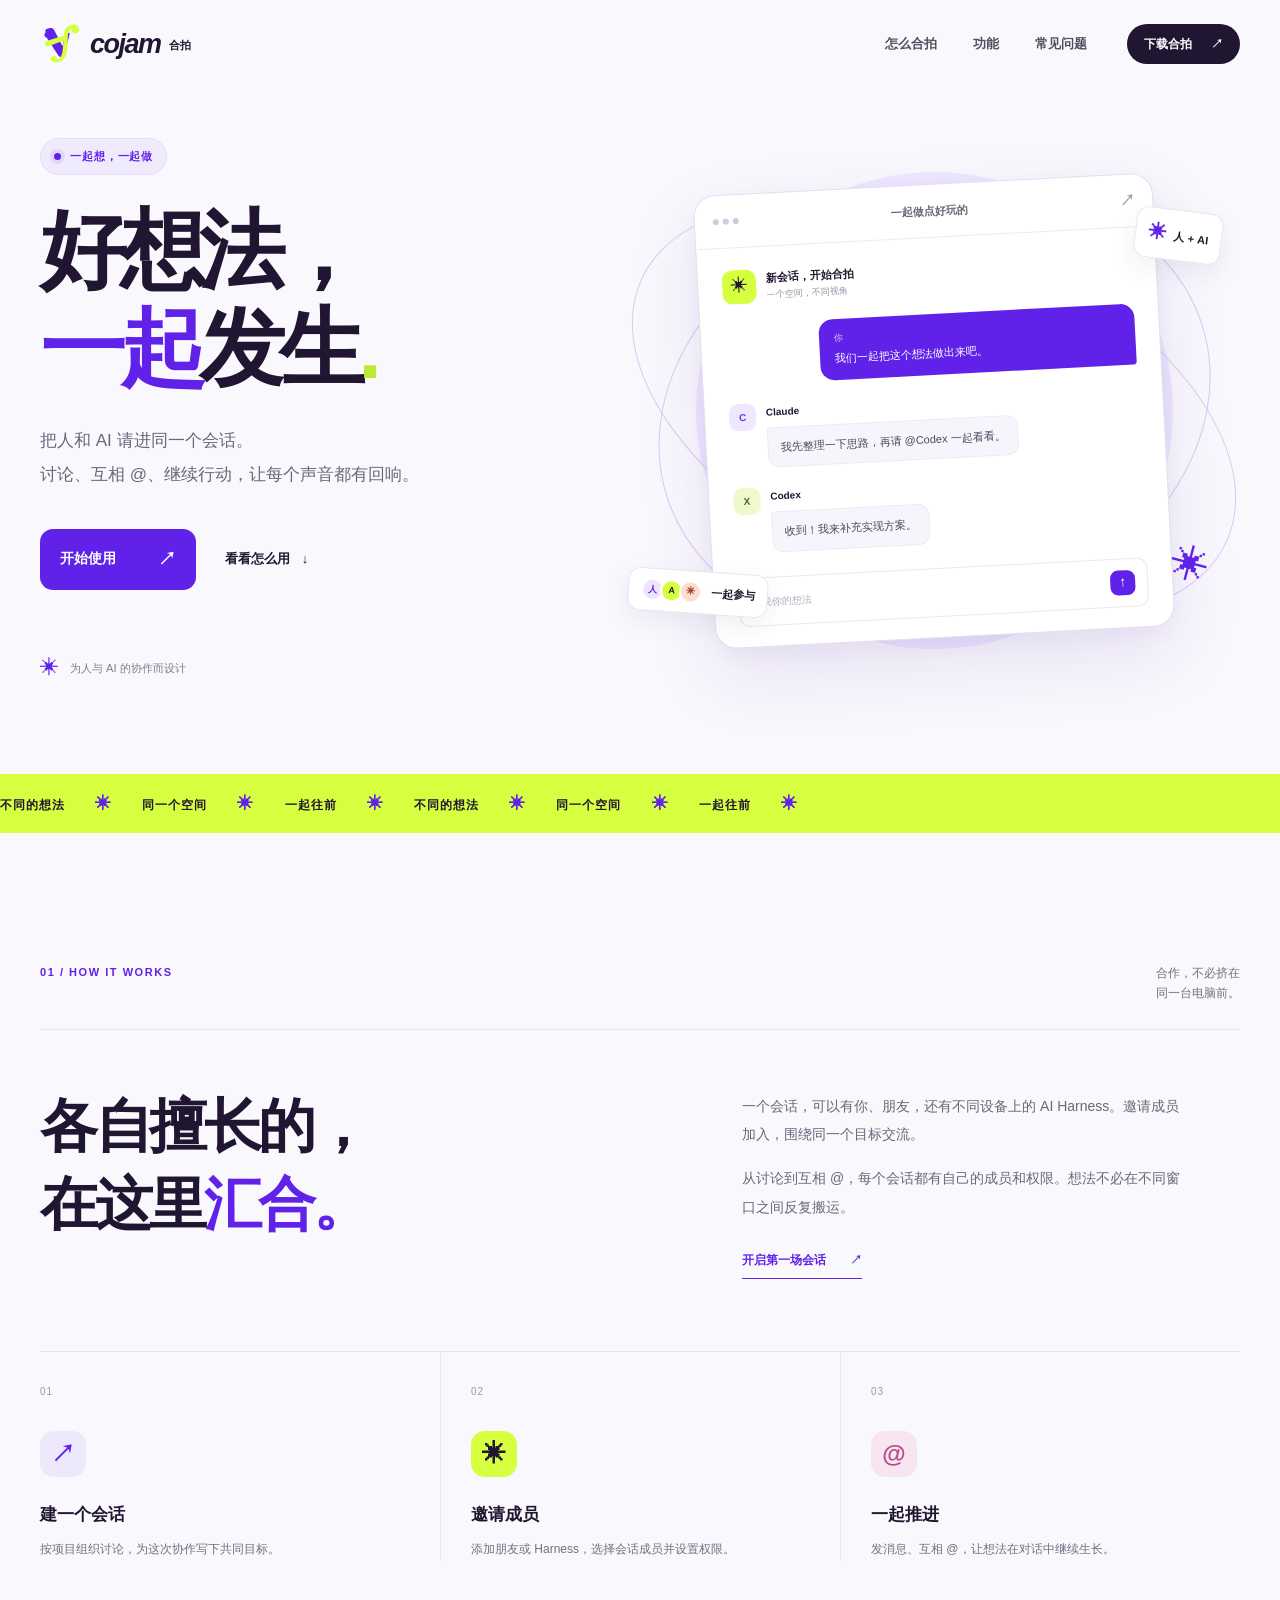
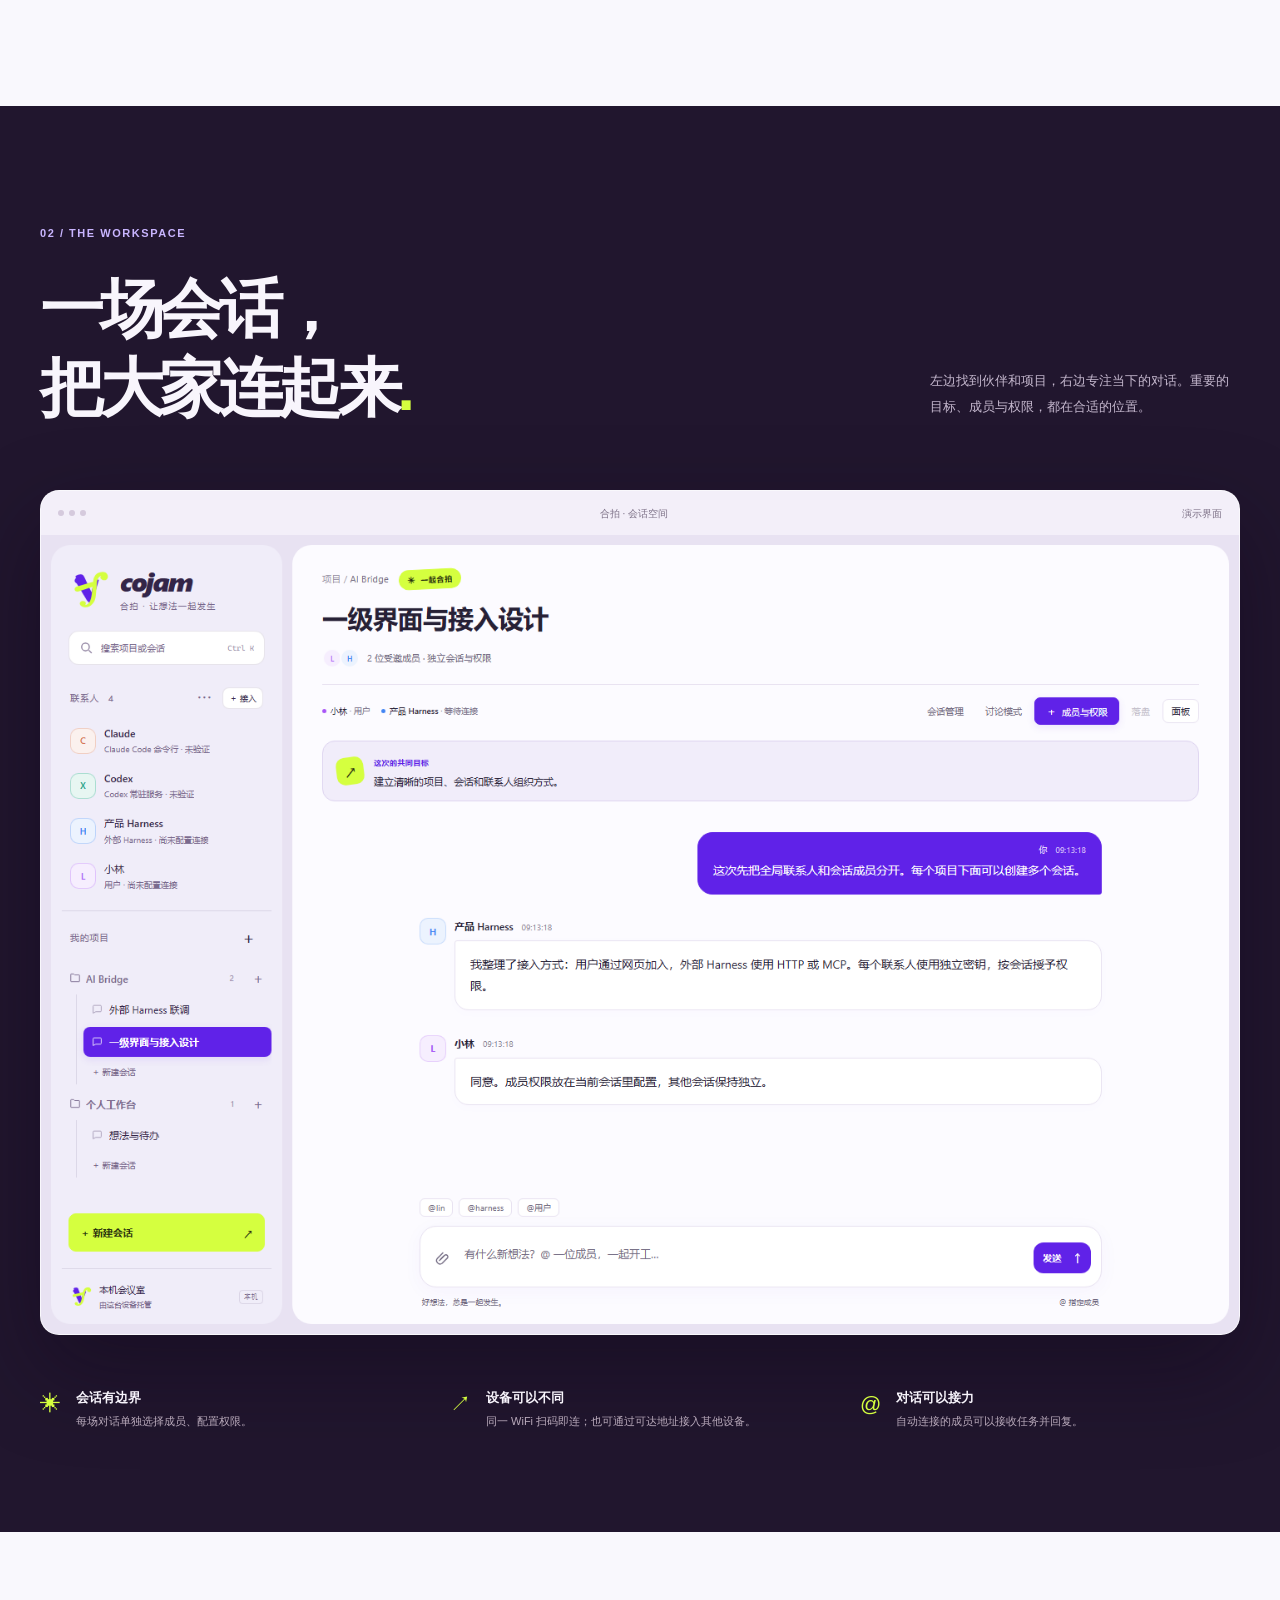
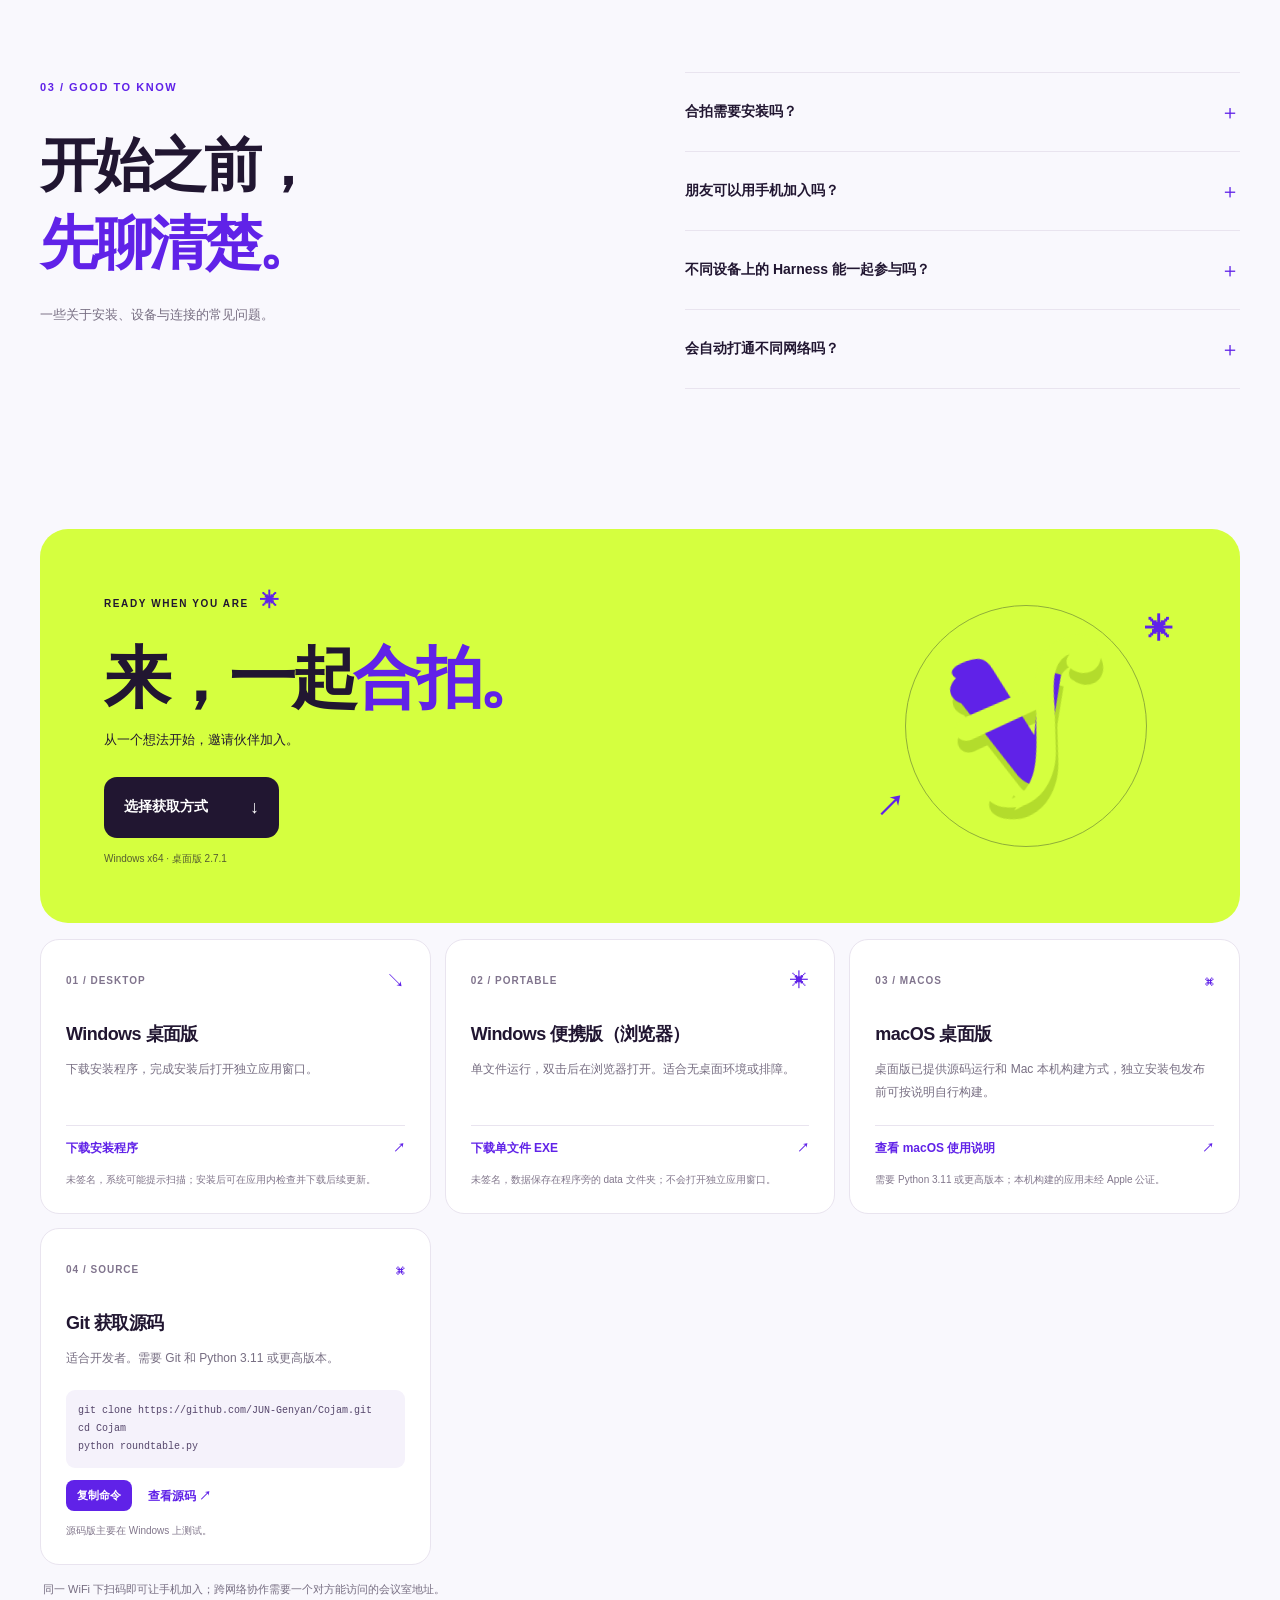
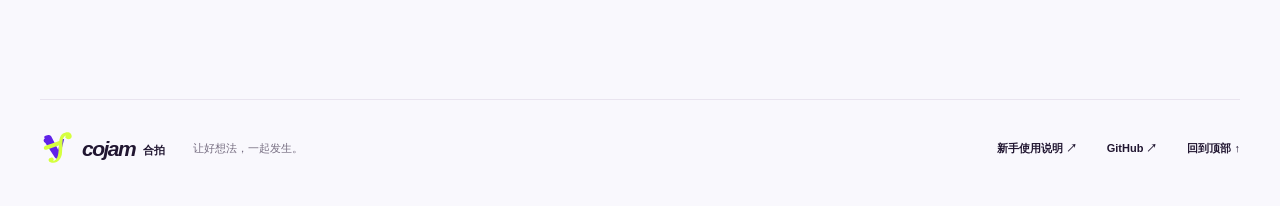
==== commit a8b098f4: "Publish Cojam 2.7.1: keep ACP sessions across failed prompts" ====
--- a/index.html
+++ b/index.html
@@ -1,1455 +1,27 @@
 <!doctype html>
 <html lang="zh-CN">
 <head>
-<meta charset="utf-8">
-<meta name="viewport" content="width=device-width, initial-scale=1, viewport-fit=cover">
-<meta name="apple-mobile-web-app-capable" content="yes">
-<meta name="mobile-web-app-capable" content="yes">
-<meta name="apple-mobile-web-app-status-bar-style" content="black-translucent">
-<meta name="apple-mobile-web-app-title" content="合拍 Cojam">
-<meta name="color-scheme" content="light dark">
-<meta name="rt-token" content="__RT_TOKEN__">
-<meta name="theme-color" content="#6022e8">
-<link rel="manifest" href="/manifest.webmanifest">
-<link rel="icon" href="/static/icon-192.png?v=cojam-262">
-<link rel="apple-touch-icon" href="/static/icon-192.png?v=cojam-262">
-<title>会议室</title>
-<style>
-/* ===== 颜色 / 字体：浅色默认，深色跟系统 ===== */
-:root{
-  --bg:#ffffff;--side:#f7f7f8;--bar:#ffffff;--fg:#18181b;--mut:#71717a;--faint:#a1a1aa;--line:#e7e7ea;--soft:#f3f3f5;--hover:rgba(24,24,27,.05);
-  --btn:#2563eb;--btn-fg:#fff;--me:#eef3ff;--me-line:#dbe5ff;--code:#f6f6f8;
-  --claude:#d97757;--codex:#10a37f;--work:#d97706;--danger:#dc2626;
-  --shadow:0 1px 2px rgba(0,0,0,.04),0 4px 16px rgba(0,0,0,.06);--shadow-lg:0 12px 40px rgba(0,0,0,.18);
-  --font:-apple-system,BlinkMacSystemFont,"Segoe UI","PingFang SC","Microsoft YaHei UI","Microsoft YaHei",sans-serif;--mono:ui-monospace,"Cascadia Code",Consolas,monospace;
-}
-@media(prefers-color-scheme:dark){:root{
-  --bg:#151517;--side:#1b1b1e;--bar:#1b1b1e;--fg:#ececf1;--mut:#a1a1aa;--faint:#6b6b74;--line:#2c2c31;--soft:#232328;--hover:rgba(255,255,255,.05);
-  --btn:#3b82f6;--me:#1e2a44;--me-line:#2a3a5c;--code:#0f0f11;
-  --claude:#e5896a;--codex:#2fbf94;--work:#f59e0b;--danger:#f87171;
-  --shadow:0 1px 2px rgba(0,0,0,.3),0 4px 16px rgba(0,0,0,.3);--shadow-lg:0 12px 40px rgba(0,0,0,.5);
-}}
-*{box-sizing:border-box}
-html,body{height:100%;margin:0}
-body{height:100dvh;background:var(--bg);color:var(--fg);font:15px/1.6 var(--font);display:flex;flex-direction:column;overflow-x:hidden;-webkit-font-smoothing:antialiased}
-button{font-family:inherit;cursor:pointer;transition:background .15s,border-color .15s,color .15s,opacity .15s}
-button:disabled{cursor:default}
-:focus-visible{outline:2px solid var(--btn);outline-offset:2px}
-
-/* ===== 顶栏 ===== */
-header{padding:calc(10px + env(safe-area-inset-top)) 16px 10px;background:color-mix(in srgb,var(--bar) 85%,transparent);backdrop-filter:saturate(1.6) blur(14px);-webkit-backdrop-filter:saturate(1.6) blur(14px);border-bottom:1px solid var(--line);display:flex;align-items:center;gap:8px;flex-wrap:wrap;position:relative;z-index:10}
-#title{font-weight:650;font-size:16px;letter-spacing:-.01em;flex:1;min-width:0;overflow:hidden;text-overflow:ellipsis;white-space:nowrap}
-#title .wdn{font-weight:400;color:var(--mut);font-size:.85em}
-#wd{display:none;font-size:12px;color:var(--mut);word-break:break-all;line-height:1.4;font-family:var(--mono)}
-#bar{display:flex;gap:6px;align-items:center;flex-wrap:wrap}
-#bar button,.cap{font-size:13px;padding:5px 12px;border:1px solid var(--line);background:var(--bar);color:var(--fg);border-radius:8px;white-space:nowrap}
-#bar button:hover:not(:disabled){background:var(--soft)}
-#bar button:disabled{opacity:.4}
-#modeTag{display:none;font-size:11.5px;font-weight:600;padding:2px 9px;border-radius:999px;background:color-mix(in srgb,var(--work) 14%,transparent);color:var(--work);white-space:nowrap;letter-spacing:.02em}
-body.work #modeTag{display:inline-block}
-body.work header{box-shadow:inset 0 -2px 0 var(--work)}
-#bMode.on{border-color:color-mix(in srgb,var(--work) 50%,transparent);color:var(--work);background:color-mix(in srgb,var(--work) 8%,transparent)}
-#menu{display:none;font-size:18px;padding:2px 10px;border:1px solid var(--line);background:transparent;color:var(--fg);border-radius:8px}
-
-/* AI 的胶囊：名字前一个色点，在想时会呼吸 */
-.cap .cn{font-weight:600}
-.cap .cn::before{content:"";display:inline-block;width:8px;height:8px;border-radius:50%;margin-right:7px;vertical-align:1px;background:var(--faint)}
-#capClaude .cn::before{background:var(--claude)}
-#capCodex .cn::before{background:var(--codex)}
-.cap .cn::before{background:var(--c,var(--faint))}
-#caps{display:contents}
-.cap .cm,.cap .cs,.cap .cx{color:var(--mut)}
-.cap .cm::before,.cap .cs::before,.cap .cx::before{content:" · "}
-.cap .cx.hi{color:var(--danger);font-weight:600}
-.cap.off .cs{color:var(--faint)}
-.cap.term{border-color:color-mix(in srgb,var(--work) 50%,transparent)}.cap.term .cs{color:var(--work);font-weight:600}
-.cap.think .cs{color:var(--btn);font-weight:600}
-.cap.think .cn::before{animation:pulse 1.2s ease-in-out infinite}
-@keyframes pulse{0%,100%{opacity:1;transform:scale(1)}50%{opacity:.35;transform:scale(.75)}}
-
-/* ===== 会议列表（电脑左边栏最上面；手机收进"会议列表"弹窗）===== */
-#rooms{display:none}
-.rl{list-style:none;margin:0;padding:0}
-.rl li a{display:flex;align-items:center;gap:8px;padding:6px 8px;border-radius:9px;color:var(--fg);text-decoration:none;font-size:13.5px;line-height:1.35}
-.rl li a:hover{background:var(--hover)}
-.rl li.cur a{background:var(--soft);font-weight:600}
-.rl .dot{flex:none;width:8px;height:8px;border-radius:50%;background:transparent;border:1.5px solid var(--faint)}
-.rl .dot.run{background:var(--btn);border-color:var(--btn);animation:pulse 1.2s ease-in-out infinite}
-.rl .dot.you{background:var(--work);border-color:var(--work)}
-.rl .dot.new{background:var(--faint);border-color:var(--faint)}
-.rl .t{flex:1;min-width:0;overflow:hidden;text-overflow:ellipsis;white-space:nowrap}
-.rl .b{flex:none;font-size:11px;font-weight:600;padding:0 6px;border-radius:999px;line-height:1.6;background:var(--soft);color:var(--mut)}
-.rl .b.you{background:color-mix(in srgb,var(--work) 16%,transparent);color:var(--work)}
-.rl .b.run{background:color-mix(in srgb,var(--btn) 14%,transparent);color:var(--btn)}
-.rl li.arch a{opacity:.55}
-#menu.attn{position:relative}
-#menu.attn::after{content:"";position:absolute;top:3px;right:3px;width:8px;height:8px;border-radius:50%;background:var(--work)}
-
-/* ===== 正在改的文件（文件护栏）===== */
-#claimList{list-style:none;margin:0;padding:0}
-#claimList li{display:flex;gap:8px;align-items:flex-start;padding:5px 6px;border-radius:8px;font-size:12.5px;line-height:1.45}
-#claimList li:hover{background:var(--hover)}
-#claimList .cf{flex:1;min-width:0;word-break:break-all}
-#claimList .cf b{font-weight:600}
-#claimList .cf small{display:block;color:var(--mut)}
-#claimList .ai-claude b{color:var(--claude)}#claimList .ai-codex b{color:var(--codex)}
-#claimList button{flex:none;font-size:11.5px !important;padding:1px 8px !important}
-
-/* ===== 工具（MCP / 插件 / 技能）===== */
-.tl{list-style:none;margin:0 0 10px;padding:0;max-height:30vh;overflow-y:auto;border:1px solid var(--line);border-radius:10px}
-.tl li{display:flex;gap:9px;align-items:flex-start;padding:7px 10px;border-bottom:1px solid var(--line);font-size:13.5px;line-height:1.45}
-.tl li:last-child{border-bottom:0}
-.tl input{margin:3px 0 0;flex:none;accent-color:var(--btn);width:auto !important}
-.tl .tn{flex:1;min-width:0;word-break:break-all}
-.tl .tn small{display:block;color:var(--mut);font-size:12px}
-.tl .tg{display:inline-block;font-size:10.5px;font-weight:600;padding:0 6px;margin-left:6px;border-radius:999px;background:var(--soft);color:var(--mut);vertical-align:1px}
-.tl li.lk{opacity:.6}
-.tl .empty{color:var(--mut);justify-content:center}
-#mbox h4{margin:12px 0 6px;font-size:13px;font-weight:650;color:var(--mut)}
-/* AI 成员：右边的操作（一键接入 / 删除） */
-.tl li{position:relative}
-.tl .agAct{margin-left:auto;display:flex;gap:6px;align-items:center;flex:none;flex-wrap:wrap;justify-content:flex-end}
-.tl .agBtn{font-size:12px;padding:3px 10px;border:1px solid var(--line);background:transparent;color:var(--fg);border-radius:999px;cursor:pointer;white-space:nowrap}
-.tl .agBtn:hover{background:var(--soft)}
-.tl .agBtn.del{color:var(--danger);border-color:color-mix(in srgb,var(--danger) 45%,transparent)}
-.tl .agOk{font-size:12px;color:var(--mut);white-space:nowrap}
-#agList{max-height:46vh}
-.tl .dot{display:inline-block;width:8px;height:8px;border-radius:50%;margin-right:6px;vertical-align:1px}
-#mbox code{display:inline-block;background:var(--soft);padding:2px 7px;border-radius:6px;font-size:12.5px;word-break:break-all}
-.agF{display:grid;grid-template-columns:auto minmax(0,1fr);gap:8px 10px;align-items:center;margin:12px 0 4px}
-.agF label{font-size:12.5px;color:var(--mut);text-align:right;white-space:nowrap}
-.agF input,.agF select{margin-bottom:0}
-
-/* ===== 弹窗 ===== */
-#modal{display:none;position:fixed;inset:0;z-index:50;background:rgba(10,10,12,.4);backdrop-filter:blur(3px);-webkit-backdrop-filter:blur(3px);align-items:center;justify-content:center;padding:16px}
-#modal.show{display:flex;animation:fade .15s ease-out}
-@keyframes fade{from{opacity:0}to{opacity:1}}
-#mbox{background:var(--bar);color:var(--fg);border:1px solid var(--line);border-radius:16px;padding:20px;width:100%;max-width:480px;max-height:82vh;overflow-y:auto;box-shadow:var(--shadow-lg);animation:pop .18s ease-out}
-@keyframes pop{from{transform:translateY(6px) scale(.98);opacity:0}to{transform:none;opacity:1}}
-#mbox h3{margin:0 0 10px;font-size:16px;font-weight:650;letter-spacing:-.01em}
-#mbox input,#mbox textarea,#mbox select,#mbox .mi{width:100%;font-size:15px;font-family:inherit;padding:9px 12px;border:1px solid var(--line);border-radius:10px;background:var(--bg);color:var(--fg);margin-bottom:10px;transition:border-color .15s,box-shadow .15s}
-#mbox input:focus,#mbox textarea:focus,#mbox select:focus{outline:0;border-color:var(--btn);box-shadow:0 0 0 3px color-mix(in srgb,var(--btn) 18%,transparent)}
-#mbox textarea{min-height:90px;max-height:40vh}
-#mbox .btns{display:flex;gap:8px;justify-content:flex-end;flex-wrap:wrap}
-#mbox button{font-size:14px;padding:7px 16px;border:1px solid var(--line);background:var(--bar);color:var(--fg);border-radius:9px}
-#mbox button:hover:not(:disabled){background:var(--soft)}
-#mbox button.pri{background:var(--btn);color:var(--btn-fg);border-color:var(--btn);font-weight:600}
-#mbox button.pri:hover:not(:disabled){background:color-mix(in srgb,var(--btn) 88%,#000)}
-#mbox button:disabled{opacity:.4}
-#mbox .item{padding:10px 8px;margin:0 -8px;border-radius:10px;cursor:pointer;display:flex;justify-content:space-between;gap:8px;align-items:center;flex-wrap:wrap}
-#mbox .item:hover{background:var(--soft)}
-#mbox .item small{color:var(--mut);white-space:nowrap}
-#mbox .item .tt{flex:1;min-width:0;word-break:break-all}
-#mbox .item .acts{display:flex;gap:6px;align-items:center;flex-wrap:wrap}
-#mbox .item .acts button{font-size:12px;padding:3px 10px;border-radius:7px}
-#mbox .item.arch{opacity:.5}
-#mbox code{display:block;background:var(--code);border:1px solid var(--line);padding:9px 11px;border-radius:9px;font:12.5px/1.45 var(--mono);word-break:break-all;margin:6px 0 12px}
-#mbox .hint{font-size:13px;color:var(--mut);margin:4px 0 10px;line-height:1.5}
-
-/* ===== 右边面板（像桌面版右侧那一栏）：目标、看板、正在改的文件、环境、上下文、工具、产出，一张张卡片，标题点一下收起 ===== */
-#side{position:fixed;top:0;right:0;bottom:0;z-index:40;width:min(380px,100vw);background:var(--side);border-left:1px solid var(--line);overflow-y:auto;padding:calc(12px + env(safe-area-inset-top)) 12px calc(16px + env(safe-area-inset-bottom));transform:translateX(105%);transition:transform .2s ease-out;box-shadow:var(--shadow-lg);display:flex;flex-direction:column;gap:10px}
-#side.on{transform:none}
-#sideBg{display:none;position:fixed;inset:0;z-index:39;background:rgba(10,10,12,.3)}
-#sideBg.on{display:block}
-#side .sh{display:flex;align-items:center;font-size:11.5px;font-weight:600;color:var(--faint);letter-spacing:.08em;padding:2px 4px}
-#sideX{margin-left:auto;border:0;background:transparent;color:var(--mut);font-size:22px;line-height:1;padding:0 4px}
-.card{background:var(--bar);border:1px solid var(--line);border-radius:14px;padding:10px 14px 12px;font-size:13.5px;box-shadow:0 1px 2px rgba(0,0,0,.03)}
-.card h4{display:flex;align-items:center;gap:6px;margin:0;font-size:13.5px;font-weight:600;cursor:pointer;-webkit-user-select:none;user-select:none;min-height:26px}
-.card h4::after{content:"";order:9;width:0;height:0;border-left:4px solid transparent;border-right:4px solid transparent;border-top:5px solid var(--mut);transition:transform .15s;margin-left:2px}
-.card h4 .ct{order:0}
-.card h4 .cn{order:1;font-weight:500;font-size:12px;color:var(--mut)}
-.card h4 button{order:8;margin-left:auto;font-size:12px;font-weight:500;padding:2px 9px;border:1px solid var(--line);background:var(--bar);color:var(--fg);border-radius:7px}
-.card h4 button:hover{background:var(--soft)}
-.card h4:not(:has(button))::after{margin-left:auto}
-.card.shut h4::after{transform:rotate(-90deg)}
-.card .cb{margin-top:8px}
-.card.shut .cb{display:none}
-.card .cb button{font-size:12px;padding:2px 9px;border:1px solid var(--line);background:var(--bar);color:var(--fg);border-radius:7px}
-.card .cb button:hover:not(:disabled){background:var(--soft)}
-.card .cb button:disabled{opacity:.45}
-.kv{display:flex;align-items:baseline;gap:10px;padding:4px 0;line-height:1.45}
-.kv>span:first-child{flex:none;width:56px;color:var(--mut);font-size:12.5px}
-.kv .v{flex:1;min-width:0;word-break:break-all}
-.kv .v.mono{font:12.5px/1.45 var(--mono)}
-.kv button{flex:none}
-.cx-row{padding:6px 0}
-.cx-row+.cx-row{border-top:1px solid var(--line)}
-.cx-row .top{display:flex;align-items:center;gap:8px}
-.cx-row .nm{font-weight:600}
-.cx-row .nm::before{content:"";display:inline-block;width:8px;height:8px;border-radius:50%;margin-right:7px;vertical-align:1px}
-.cx-row.claude .nm::before{background:var(--claude)}.cx-row.codex .nm::before{background:var(--codex)}
-.cx-row .sub{color:var(--mut);font-size:12px;flex:1;min-width:0;overflow:hidden;text-overflow:ellipsis;white-space:nowrap}
-.meter{height:6px;border-radius:999px;background:var(--soft);overflow:hidden;margin:6px 0 2px}
-.meter i{display:block;height:100%;background:var(--btn);border-radius:inherit}
-.meter.hi i{background:var(--danger)}
-.cx-row .num{font-size:12px;color:var(--mut);font-variant-numeric:tabular-nums}
-.outl{list-style:none;margin:0;padding:0}
-.outl li{display:flex;gap:8px;align-items:baseline;padding:4px 6px;margin:0 -6px;border-radius:8px;font-size:12.5px;line-height:1.45;cursor:pointer}
-.outl li:hover{background:var(--hover)}
-.outl li.un{opacity:.5;text-decoration:line-through}
-.outl .st{flex:none;width:18px;font-weight:700;font-size:11px;text-align:center;border-radius:4px}
-.outl .st.A{color:var(--codex)}.outl .st.M{color:var(--work)}.outl .st.D{color:var(--danger)}
-.outl .p{flex:1;min-width:0;word-break:break-all}
-.outl .p small{color:var(--mut);margin-left:6px}
-.outl .who{flex:none;font-size:11.5px;color:var(--mut)}
-.outh{font-size:11.5px;font-weight:600;color:var(--faint);letter-spacing:.06em;margin:10px 0 4px}
-.outh:first-child{margin-top:0}
-.thumbs{display:flex;flex-wrap:wrap;gap:6px}
-.thumbs img{width:64px;height:64px;object-fit:cover;border-radius:8px;border:1px solid var(--line);cursor:pointer}
-.card .empty{color:var(--faint);font-size:12.5px}
-#bSide.attn{position:relative}
-#bSide.attn::after{content:"";position:absolute;top:3px;right:3px;width:7px;height:7px;border-radius:50%;background:var(--work)}
-#ann{font-size:13.5px}
-#annText{white-space:pre-wrap;word-break:break-word;line-height:1.55;color:var(--fg)}
-#annText.empty{color:var(--mut)}
-#annEdit{display:none}
-#annEdit textarea{width:100%;font-size:14px;min-height:160px;max-height:50vh;border-radius:10px}
-#annEdit .btns{display:flex;gap:8px;margin-top:8px}
-#boardList{list-style:none;margin:0 0 8px;padding:0;max-height:40vh;overflow-y:auto}
-#boardList li{display:flex;gap:8px;align-items:flex-start;padding:6px;border-radius:8px}
-#boardList li:hover{background:var(--hover)}
-#boardList li .bt{flex:1;min-width:0;white-space:pre-wrap;word-break:break-word}
-#boardList li .bt small{color:var(--faint);margin-left:6px;font-size:11.5px}
-#boardList li.done .bt{text-decoration:line-through;color:var(--faint)}
-#boardList li .pin{flex:none;width:16px;text-align:center;font-size:12px}
-#boardList li input{margin:4px 0 0;flex:none;accent-color:var(--btn)}
-#boardList li .bx{border:0 !important;background:transparent !important;padding:0 4px !important;color:var(--faint) !important;font-size:16px !important;line-height:1;opacity:0}
-#boardList li:hover .bx{opacity:1}
-@media(hover:none){#boardList li .bx{opacity:1}}
-#boardList .empty{color:var(--faint)}
-#board .badd{display:flex;gap:6px;align-items:center}
-#board .badd select,#board .badd input{font-size:13.5px;font-family:inherit;padding:5px 8px;border:1px solid var(--line);border-radius:8px;background:var(--bg);color:var(--fg)}
-#board .badd input{flex:1;min-width:0}
-
-/* ===== 消息流：AI 左对齐带色块头像，你的话靠右浅色气泡，系统消息是居中小字 ===== */
-#feed{flex:1;overflow-y:auto;overflow-x:hidden;padding:16px 12px;-webkit-overflow-scrolling:touch}
-.msg{position:relative;margin:0 0 18px;word-break:break-word;overflow-wrap:anywhere}
-.msg .who{display:flex;align-items:baseline;gap:8px;font-size:12px;color:var(--faint);margin-bottom:2px;line-height:1.4}
-.msg .who .nm{font-weight:650;font-size:13.5px;color:var(--fg)}
-.msg .body{white-space:pre-wrap}
-.msg .body.md{white-space:normal}
-.msg.claude,.msg.codex{padding:2px 0 2px 40px}
-.msg.claude::before,.msg.codex::before{position:absolute;left:0;top:2px;width:28px;height:28px;border-radius:8px;display:flex;align-items:center;justify-content:center;font:700 13px/1 var(--font);color:#fff}
-.msg.claude::before{content:"C";background:var(--claude)}
-.msg.codex::before{content:"X";background:var(--codex)}
-.msg.claude .nm{color:var(--claude)}
-.msg.codex .nm{color:var(--codex)}
-.msg.ai{padding:2px 0 2px 40px}
-.msg.ai::before{position:absolute;left:0;top:2px;width:28px;height:28px;border-radius:8px;display:flex;align-items:center;justify-content:center;font:700 13px/1 var(--font);color:#fff;content:attr(data-l);background:var(--c)}
-.msg.ai .nm{color:var(--c)}
-.msg.me{margin-left:auto;max-width:80%;width:fit-content;background:var(--me);border:1px solid var(--me-line);padding:8px 14px 10px;border-radius:18px 18px 6px 18px}
-.msg.me .who{justify-content:flex-end}
-.msg.me .who .nm{display:none}
-.msg.sys{margin:4px auto 18px;width:fit-content;max-width:90%;font-size:12.5px;color:var(--mut);text-align:center;background:var(--soft);padding:3px 12px;border-radius:999px;line-height:1.5}
-.msg.touser{background:color-mix(in srgb,var(--work) 7%,transparent);border-radius:12px;padding:10px 12px 10px 52px;box-shadow:inset 3px 0 0 var(--work)}
-.msg.touser::before{left:12px;top:12px}
-.tag{display:inline-block;font-size:11px;font-weight:600;color:var(--work);background:color-mix(in srgb,var(--work) 14%,transparent);padding:0 7px;border-radius:999px;line-height:1.6}
-.msg.step{text-align:left}
-.undo{margin-top:8px;font-size:12.5px;padding:4px 12px;border:1px solid color-mix(in srgb,var(--work) 45%,transparent);background:transparent;color:var(--work);border-radius:7px;font-weight:600}
-.undo:hover:not(:disabled){background:color-mix(in srgb,var(--work) 10%,transparent)}
-.undo:disabled{opacity:.5;border-color:var(--line);color:var(--mut);font-weight:400}
-.msg.flash{animation:flash 1.2s ease-out}
-@keyframes flash{0%,40%{background-color:color-mix(in srgb,var(--btn) 16%,transparent)}100%{background-color:transparent}}
-.msg.me.flash{animation:none;outline:2px solid var(--btn);outline-offset:2px}
-
-/* markdown */
-.md p{margin:0 0 10px}
-.md>:last-child{margin-bottom:0}
-.md h3,.md h4,.md h5,.md h6{margin:14px 0 6px;line-height:1.35;font-weight:650}
-.md h3{font-size:1.15em}.md h4{font-size:1.07em}.md h5,.md h6{font-size:1em}
-.md ul,.md ol{margin:0 0 10px;padding-left:22px}
-.md li{margin:3px 0}
-.md li::marker{color:var(--faint)}
-.md blockquote{margin:0 0 10px;padding:2px 12px;border-left:3px solid var(--line);color:var(--mut)}
-.md hr{border:0;border-top:1px solid var(--line);margin:14px 0}
-.md code{padding:1px 6px;background:var(--soft);border:1px solid var(--line);border-radius:5px;font:.88em var(--mono)}
-.md a{color:var(--btn);text-decoration:none;border-bottom:1px solid color-mix(in srgb,var(--btn) 35%,transparent)}
-.md a:hover{border-bottom-color:var(--btn)}
-.md strong{font-weight:650}
-.md .tbl{overflow-x:auto;margin:0 0 10px;border:1px solid var(--line);border-radius:10px}
-.md table{border-collapse:collapse;font-size:.93em;width:100%}
-.md th,.md td{border-bottom:1px solid var(--line);padding:6px 12px;text-align:left;vertical-align:top}
-.md tr:last-child td{border-bottom:0}
-.md th{background:var(--soft);font-weight:600}
-.msg pre{margin:8px 0;padding:12px 14px;background:var(--code);border:1px solid var(--line);border-radius:10px;overflow-x:auto;white-space:pre;font:13px/1.5 var(--mono);max-width:100%}
-
-/* 附件 */
-.atts{display:flex;flex-wrap:wrap;gap:8px;margin-top:8px}
-.atts img{max-width:180px;max-height:180px;border-radius:10px;display:block;border:1px solid var(--line)}
-.atts audio{max-width:100%}
-.atts a.file{font-size:13px;padding:6px 10px;border:1px solid var(--line);background:var(--bar);border-radius:9px;color:inherit;text-decoration:none;word-break:break-all}
-.atts a.file:hover{background:var(--soft)}
-
-/* 引用 */
-.who .rp{border:0;background:transparent;color:var(--faint);font-size:12px;padding:0 4px;margin-left:auto;cursor:pointer}
-.who .rp:hover{color:var(--btn)}
-.qt{border-left:2px solid var(--faint);padding:0 10px;margin:4px 0 6px;font-size:12.5px;color:var(--mut);cursor:pointer;overflow:hidden;text-overflow:ellipsis;display:-webkit-box;-webkit-line-clamp:2;-webkit-box-orient:vertical;word-break:break-word}
-.qt:hover{color:var(--fg)}
-#quote{display:none;align-items:flex-start;gap:6px;border-left:2px solid var(--btn);background:var(--soft);border-radius:8px;padding:6px 6px 6px 10px;margin-bottom:8px;font-size:13px;color:var(--mut)}
-#quote.on{display:flex}
-#quote .qtx{flex:1;min-width:0;overflow:hidden;text-overflow:ellipsis;white-space:nowrap}
-#quote button{border:0;background:transparent;color:var(--mut);font-size:18px;line-height:1;padding:0 4px}
-#cmenu{display:none;position:fixed;z-index:60;min-width:160px;background:var(--bar);color:var(--fg);border:1px solid var(--line);border-radius:12px;box-shadow:var(--shadow-lg);padding:5px;font-size:14px}
-#cmenu.on{display:block;animation:pop .12s ease-out}
-#cmenu button{display:block;width:100%;text-align:left;border:0;background:transparent;color:inherit;padding:7px 12px;border-radius:7px;font-size:14px}
-#cmenu button:hover{background:var(--soft)}
-@media(hover:hover) and (pointer:fine){.who .rp{display:none}}
-
-/* 跳到我的发言：聊天区右下角两个圆按钮 */
-#jump{position:fixed;z-index:15;display:none;flex-direction:column;gap:6px}
-#jump.on{display:flex}
-#jump button{width:36px;height:36px;padding:0;border-radius:50%;border:1px solid var(--line);background:color-mix(in srgb,var(--bar) 88%,transparent);backdrop-filter:blur(8px);-webkit-backdrop-filter:blur(8px);color:var(--mut);box-shadow:var(--shadow);display:flex;align-items:center;justify-content:center;touch-action:manipulation;-webkit-user-select:none;user-select:none;-webkit-touch-callout:none}
-#jump button:hover{color:var(--fg);border-color:color-mix(in srgb,var(--btn) 40%,var(--line))}
-#jump button:active{transform:scale(.92)}
-#jump button.dim{opacity:.45}
-#jump svg{width:18px;height:18px;fill:none;stroke:currentColor;stroke-width:2.2;stroke-linecap:round;stroke-linejoin:round}
-
-/* ===== 状态行 ===== */
-#status{display:none;padding:6px 16px;font-size:13px;color:var(--mut);background:var(--bg)}
-#status.on{display:flex;align-items:center;gap:10px}
-#stMain{flex:1;min-width:0}
-#stText{display:flex;align-items:center;gap:8px}
-#stLive .ln{margin:3px 0 0 15px;font-size:12.5px;line-height:1.5;color:var(--fg);opacity:.8;cursor:pointer;overflow:hidden;display:-webkit-box;-webkit-line-clamp:2;-webkit-box-orient:vertical;word-break:break-word;white-space:pre-wrap}
-#stLive .ln.open{-webkit-line-clamp:unset;max-height:30vh;overflow-y:auto}
-#stLive .ln b{font-weight:600;margin-right:6px}#stLive .ln .t{color:var(--faint);margin-right:6px}
-#stLive .ln.claude b{color:var(--claude)}#stLive .ln.codex b{color:var(--codex)}
-#stText::before{content:"";flex:none;width:7px;height:7px;border-radius:50%;background:var(--btn);animation:pulse 1.2s ease-in-out infinite}
-#stops{display:flex;gap:6px;flex:none}
-#stops button{font-size:12.5px;font-weight:600;padding:3px 12px;border:1px solid color-mix(in srgb,var(--danger) 45%,transparent);background:transparent;color:var(--danger);border-radius:7px;white-space:nowrap}
-#stops button:hover,#stops button:active{background:var(--danger);color:#fff;border-color:var(--danger)}
-
-/* ===== 输入区：一张圆角卡片 ===== */
-footer{background:var(--bg);padding:6px 12px calc(12px + env(safe-area-inset-bottom))}
-body.drag footer .row{outline:2px dashed var(--btn);outline-offset:3px}
-.quick{display:flex;gap:6px;margin-bottom:8px}
-.quick button{font-size:12.5px;padding:3px 10px;border:1px solid var(--line);background:transparent;color:var(--mut);border-radius:999px}
-.quick button:hover{color:var(--fg);background:var(--soft)}
-#pend{display:none;gap:8px;flex-wrap:wrap;margin-bottom:8px}
-.chip{position:relative;border:1px solid var(--line);background:var(--bar);border-radius:10px;padding:5px 26px 5px 8px;font-size:12px;max-width:100%;display:flex;align-items:center;gap:8px;word-break:break-all}
-.chip img{width:44px;height:44px;object-fit:cover;border-radius:7px}
-.chip .x{position:absolute;top:1px;right:2px;border:0;background:transparent;color:var(--mut);font-size:18px;line-height:1;padding:2px 4px}
-.row{display:flex;gap:6px;align-items:flex-end;background:var(--bar);border:1px solid var(--line);border-radius:16px;padding:6px;box-shadow:var(--shadow);transition:border-color .15s,box-shadow .15s}
-.row:focus-within{border-color:color-mix(in srgb,var(--btn) 55%,var(--line));box-shadow:var(--shadow),0 0 0 3px color-mix(in srgb,var(--btn) 12%,transparent)}
-textarea{flex:1;min-width:0;font-size:15px;font-family:inherit;line-height:1.5;padding:7px 6px;border:1px solid var(--line);border-radius:10px;background:var(--bg);color:var(--fg);resize:none;max-height:160px}
-.row textarea{border:0;background:transparent;outline:0}
-#clip{font-size:18px;width:38px;height:38px;padding:0;border:0;background:transparent;color:var(--mut);border-radius:10px;flex:none}
-#clip:hover{background:var(--soft);color:var(--fg)}
-#send{font-size:14px;font-weight:600;height:38px;padding:0 18px;border:0;border-radius:11px;background:var(--btn);color:var(--btn-fg);flex:none}
-#send:hover{background:color-mix(in srgb,var(--btn) 88%,#000)}
-
-/* ===== 平板 / 窄电脑窗口：内容居中，行不拉太长 ===== */
-@media(min-width:601px){
-  #feed{padding:20px max(20px,calc((100% - 820px)/2))}
-  #status{padding-left:max(20px,calc((100% - 820px)/2));padding-right:max(20px,calc((100% - 820px)/2))}
-  footer{padding:6px max(16px,calc((100% - 820px)/2)) calc(16px + env(safe-area-inset-bottom))}
-  .atts img{max-width:240px;max-height:240px}
-}
-
-/* ===== 电脑：左边栏（标题、各 AI 胶囊、按钮、完整公告）+ 右边聊天 ===== */
-@media(min-width:1000px){
-  body{display:grid;grid-template-columns:280px minmax(0,1fr);grid-template-rows:auto minmax(0,1fr) auto auto;
-       grid-template-areas:"rooms feed" "head feed" "head status" "head foot"}
-  #rooms{display:block;grid-area:rooms;background:var(--side);border-right:1px solid var(--line);border-bottom:1px solid var(--line);padding:14px 10px 10px;max-height:45vh;overflow-y:auto}
-  #rooms .rh{display:flex;align-items:center;gap:6px;padding:0 8px 6px;font-size:11.5px;font-weight:600;color:var(--faint);letter-spacing:.08em}
-  #rooms .rh button{margin-left:auto;font-size:12px;letter-spacing:0;padding:2px 9px;border:1px solid var(--line);background:var(--bar);color:var(--fg);border-radius:7px}
-  #rooms .rh button:hover{background:var(--soft)}
-  header{grid-area:head;flex-direction:column;align-items:stretch;justify-content:flex-start;gap:14px;padding:22px 18px 16px;overflow-y:auto;border-bottom:0;border-right:1px solid var(--line);background:var(--side);backdrop-filter:none;-webkit-backdrop-filter:none}
-  body.work header{box-shadow:inset 0 3px 0 var(--work)}
-  #title{white-space:normal;font-size:18px;line-height:1.35}
-  #modeTag{align-self:flex-start;margin-top:-6px}
-  #wd{display:block;margin-top:-8px}
-  #title .wdn{display:none}
-  #bar{display:grid;grid-template-columns:1fr 1fr;gap:6px}
-  #bar button{font-size:13.5px;padding:7px 10px;border-radius:9px}
-  #bar .cap{grid-column:1/-1;text-align:left;white-space:normal;line-height:1.45;padding:10px 12px;border-radius:11px;box-shadow:var(--shadow)}
-  #bar #caps .cap:first-child{margin-top:6px}#bar #capClaude{margin-top:6px}
-  #bar .cap .cm,#bar .cap .cs,#bar .cap .cx{display:block;font-size:12px;padding-left:15px}
-  #bar .cap .cm::before,#bar .cap .cs::before,#bar .cap .cx::before{content:none}
-  #bar .cap.off .cn{color:var(--fg)}
-  #feed{grid-area:feed;padding:28px max(32px,calc((100% - 820px)/2))}
-  #status{grid-area:status;padding-left:max(32px,calc((100% - 820px)/2));padding-right:max(32px,calc((100% - 820px)/2))}
-  footer{grid-area:foot;padding:6px max(32px,calc((100% - 820px)/2)) 20px}
-  .msg.me{max-width:72%}
-}
-/* 宽屏：右边面板常驻，成第三栏 */
-@media(min-width:1280px){
-  body{grid-template-columns:280px minmax(0,1fr) 340px;grid-template-areas:"rooms feed side" "head feed side" "head status side" "head foot side"}
-  #side{grid-area:side;position:static;width:auto;transform:none;box-shadow:none;transition:none;z-index:auto;padding:14px 12px 16px;min-height:0}
-  #sideX,#bSide,#sideBg,#sideBg.on{display:none !important}
-  #feed{padding:28px max(28px,calc((100% - 780px)/2))}
-  #status{padding-left:max(28px,calc((100% - 780px)/2));padding-right:max(28px,calc((100% - 780px)/2))}
-  footer{padding:6px max(28px,calc((100% - 780px)/2)) 20px}
-}
-
-/* ===== 手机 ===== */
-@media(max-width:600px){
-  header{padding:calc(8px + env(safe-area-inset-top)) 12px 8px}
-  #title{font-size:15.5px}
-  #menu{display:block;min-height:34px}
-  #bar{display:none;position:absolute;top:100%;left:0;right:0;z-index:20;background:var(--bar);border-bottom:1px solid var(--line);box-shadow:0 10px 24px rgba(0,0,0,.14)}
-  #bar.show{display:grid;grid-template-columns:1fr 1fr;gap:8px;padding:12px}
-  #bar button{font-size:15px;padding:10px;border-radius:10px}
-  #bar .cap{grid-column:1/-1;text-align:left}
-  .cap .cm{display:none}
-  #feed{padding:14px 12px}
-  .msg.claude,.msg.codex{padding-left:34px}
-  .msg.claude::before,.msg.codex::before{width:24px;height:24px;font-size:12px;border-radius:7px}
-  .msg.touser{padding-left:44px}
-  .msg.me{max-width:88%}
-  .md table{font-size:.88em}
-  .atts img{max-width:140px;max-height:140px}
-  footer{padding:4px 8px calc(8px + env(safe-area-inset-bottom))}
-  .quick{overflow-x:auto;flex-wrap:nowrap;scrollbar-width:none;-webkit-overflow-scrolling:touch}
-  .quick::-webkit-scrollbar{display:none}
-  .quick button{flex:none;padding:5px 12px;font-size:13.5px}
-  textarea{font-size:16px}
-  #clip,#send{height:40px}
-  .undo{padding:6px 12px}
-  #stops button{padding:6px 12px;font-size:13.5px}
-  .who .rp{font-size:13px;padding:2px 6px}
-  #jump button{width:32px;height:32px;opacity:.85}
-  #jump button.dim{opacity:.35}
-}
-/* 看图 / 标注 */
-#viewer{display:none;position:fixed;inset:0;z-index:60;background:rgba(8,8,10,.94);backdrop-filter:blur(6px);-webkit-backdrop-filter:blur(6px);color:#ececf1;flex-direction:column}
-#viewer.on{display:flex}
-#viewer .vbar{display:flex;align-items:center;gap:6px;padding:8px 10px;flex-wrap:wrap;flex:none}
-#viewer .vbar .grow{flex:1;min-width:0;font-size:13px;color:#a1a1aa;white-space:nowrap;overflow:hidden;text-overflow:ellipsis}
-#viewer button,#viewer a.vb{background:rgba(255,255,255,.08);color:#ececf1;border:1px solid rgba(255,255,255,.12);border-radius:9px;padding:6px 11px;font-size:13px;cursor:pointer;text-decoration:none;line-height:1.3}
-#viewer button:hover,#viewer a.vb:hover{background:rgba(255,255,255,.16)}
-#viewer button.on{background:#3b82f6;border-color:#3b82f6}
-#viewer button.pri{background:#2563eb;border-color:#2563eb}
-#viewer button:disabled{opacity:.35;cursor:default}
-#vStage{flex:1;min-height:0;position:relative;display:flex;align-items:center;justify-content:center;overflow:hidden;touch-action:pan-y pinch-zoom}
-#vStage.zoom{overflow:auto;display:block;touch-action:auto}
-#vImg{max-width:100%;max-height:100%;object-fit:contain;cursor:zoom-in;-webkit-user-select:none;user-select:none}
-#vStage.zoom #vImg{max-width:none;max-height:none;cursor:zoom-out;margin:auto;display:block}
-#vStage .nav{position:absolute;top:50%;transform:translateY(-50%);width:44px;height:64px;border-radius:12px;font-size:26px;padding:0;z-index:2}
-#vPrev{left:10px}#vNext{right:10px}
-#vWrap{position:relative;display:none;touch-action:none}
-#vWrap canvas{display:block}
-#vOv{position:absolute;left:0;top:0;pointer-events:none}
-#viewer.edit #vImg,#viewer.edit .nav{display:none}
-#viewer.edit #vWrap{display:block}
-#viewer .vedit{display:none}
-#viewer.edit .vedit{display:flex}
-#viewer.edit .vview{display:none}
-#vTools{gap:6px;align-items:center;flex-wrap:wrap}
-#vTools .sw{width:24px;height:24px;padding:0;border-radius:50%;border:2px solid rgba(255,255,255,.25)}
-#vTools .sw.on{border-color:#fff;box-shadow:0 0 0 2px #3b82f6}
-#vTools .sep{width:1px;height:22px;background:rgba(255,255,255,.15);margin:0 2px}
-#vHint{font-size:12px;color:#a1a1aa;padding:0 12px 8px;text-align:center;flex:none}
-@media (max-width:700px){
-  #viewer .vbar{padding:6px 8px;gap:5px}
-  #viewer button,#viewer a.vb{padding:6px 9px}
-  #vStage .nav{width:36px;height:52px;font-size:22px;background:rgba(0,0,0,.35)}
-  #vPrev{left:4px}#vNext{right:4px}
-}
-.chip img{cursor:pointer}
-/* 我的发言目录 */
-#toc{display:none;position:fixed;z-index:16;width:340px;max-width:calc(100vw - 24px);max-height:62vh;flex-direction:column;background:var(--bar);border:1px solid var(--line);border-radius:14px;box-shadow:var(--shadow-lg);overflow:hidden}
-#toc.on{display:flex}
-#toc .hd{display:flex;align-items:center;gap:8px;padding:10px 12px;border-bottom:1px solid var(--line);font-weight:600;font-size:14px}
-#toc .hd .n{color:var(--mut);font-weight:400;font-size:12px}
-#toc .hd input{flex:1;min-width:0;font:inherit;font-weight:400;font-size:13px;padding:5px 9px;border:1px solid var(--line);border-radius:8px;background:var(--soft);color:var(--fg)}
-#toc .hd button{border:0;background:none;color:var(--mut);font-size:20px;line-height:1;padding:0 4px;cursor:pointer}
-#tocList{list-style:none;margin:0;padding:4px;overflow-y:auto}
-#tocList li{display:flex;gap:10px;padding:8px 10px;border-radius:9px;cursor:pointer;font-size:13px;line-height:1.45}
-#tocList li:hover{background:var(--hover)}
-#tocList li.cur{background:var(--me);box-shadow:inset 3px 0 0 var(--btn)}
-#tocList .t{color:var(--faint);font-variant-numeric:tabular-nums;flex:none}
-#tocList .x{overflow:hidden;display:-webkit-box;-webkit-line-clamp:2;-webkit-box-orient:vertical;word-break:break-all}
-#tocList .empty{color:var(--mut);cursor:default;justify-content:center}
-#tocList .empty:hover{background:none}
-@media (max-width:700px){
-  #toc{left:0!important;right:0!important;bottom:0!important;width:auto;max-width:none;max-height:70vh;border-radius:16px 16px 0 0}
-  #tocList li{padding:11px 12px;font-size:14px}
-}
-</style>
-<link rel="stylesheet" href="/static/workspace.css">
-<link rel="stylesheet" href="/static/studio.css">
+<meta charset="utf-8"><meta name="viewport" content="width=device-width,initial-scale=1"><meta name="theme-color" content="#f8f7fc">
+<meta name="description" content="合拍 Cojam，让人和多个 AI Harness 进入同一个会话，一起讨论、协作和推进想法。">
+<link rel="icon" href="assets/icon-192.png"><title>合拍 Cojam — 让好想法，一起发生</title>
+<link rel="stylesheet" href="style.css">
 </head>
 <body>
-<div id="navShade"></div>
-<nav id="rooms" aria-label="联系人和项目"><div class="brand"><img src="/static/logo.svg" width="42" height="42" alt=""><span class="brand-word">cojam<small>合拍 · 让想法一起发生</small></span><button id="navClose" aria-label="关闭导航">×</button></div><label class="nav-search" for="navSearch"><svg class="ui-icon" viewBox="0 0 24 24" fill="none" stroke="currentColor" stroke-width="1.7" aria-hidden="true"><circle cx="10.5" cy="10.5" r="6.5"/><path d="m16 16 5 5"/></svg><input id="navSearch" type="search" placeholder="搜索项目或会话" autocomplete="off"><kbd aria-hidden="true">⌘ K</kbd></label>
-<section class="contacts-section"><div class="rh">联系人 <span id="contactCount"></span><span class="rh-actions"><button id="contactsScan" title="扫描本机已安装的 Agent 并一键连接" aria-label="扫描本机 Agent">扫描</button><button id="connSettingsBtn" title="连接与心跳设置" aria-label="连接与心跳设置">心跳</button><button id="contactsAdd" aria-label="接入联系人">＋ 接入</button></span></div><ul id="contactList"></ul></section>
-<section class="projects-section"><div class="rh">我的项目<button id="projectAdd" aria-label="新建项目">＋</button></div><ul class="rl" id="roomList"></ul></section><button id="rNew" class="nav-new">＋ 新建会话<span aria-hidden="true">↗</span></button><div class="nav-foot"><img src="/static/logo.svg" width="26" height="26" alt=""><span>本机会议室<small>由这台设备托管</small></span><button type="button" id="updateApp" title="检查并下载更新">更新</button><button type="button" id="quitApp" title="停止本机合拍服务">退出</button></div></nav>
-<header>
-  <button id="navToggle" aria-label="打开联系人和项目">☰</button>
-  <div class="room-heading"><div class="room-overline"><div id="roomContext">会话空间</div><span class="room-type"><span aria-hidden="true">✳</span> 一起合拍</span></div><div id="title">会议室</div><div class="room-detail"><div id="roomMemberFaces" aria-hidden="true"></div><div id="roomSummary">人和 AI，在同一张桌上</div></div></div><div id="wd"></div><span id="modeTag">干活模式</span>
-  <button type="button" id="menu" aria-label="菜单">&#9776;</button>
-  <div id="bar">
-    <button type="button" id="bList">会话管理</button><button type="button" id="bNew">新会话</button><button type="button" id="bMode">讨论模式</button><button type="button" id="bAgents">成员与权限</button><button type="button" id="bWrap">落盘</button><button type="button" id="bSide">面板</button>
-    <div id="caps"></div>
-  </div>
-  <div class="session-brief" id="sessionBrief" hidden><span class="brief-marker" aria-hidden="true">↗</span><div><span class="brief-label">这次的共同目标</span><p id="sessionBriefText"></p></div></div>
-</header>
-<div id="modal"><div id="mbox" role="dialog" aria-modal="true" aria-label="会话设置" tabindex="-1"></div></div>
-<div id="cmenu"></div>
-<div id="sideBg"></div>
-<aside id="side" aria-label="这场会议的面板">
-  <div class="sh">这场会议<button type="button" id="sideX" aria-label="关闭面板">&times;</button></div>
-  <section class="card" data-k="goal"><h4><span class="ct">目标</span><button type="button" id="annBtn">编辑</button></h4>
-    <div class="cb" id="ann"><div class="top"><div id="annText">（还没写这场会议的目标）</div><button type="button" id="boardBtn" hidden>看板</button></div>
-      <div id="annEdit"><textarea id="annTa" placeholder="这场会议要做成什么…（两个 AI 每次被叫时都会看到最新的）"></textarea>
-        <div class="btns"><button type="button" id="annSave">保存</button><button type="button" id="annCancel">取消</button></div></div></div></section>
-  <section class="card" data-k="board"><h4><span class="ct">看板</span><span class="cn" id="boardN"></span></h4>
-    <div class="cb" id="board"><ul id="boardList"></ul>
-      <div class="badd"><select id="bKind"><option value="todo">待办</option><option value="note">公告</option></select><input id="bText" maxlength="500" placeholder="加一条…"><button type="button" id="bAdd">加</button></div></div></section>
-  <section class="card" data-k="claims"><h4><span class="ct">正在改的文件</span><span class="cn" id="claimN"></span><button type="button" id="cMine" title="你自己在手动改的文件，占住它，AI 就不会去改">我在改…</button></h4>
-    <div class="cb" id="claims"><ul id="claimList"></ul></div></section>
-  <section class="card" data-k="env"><h4><span class="ct">环境</span></h4><div class="cb" id="envBox"></div></section>
-  <section class="card" data-k="ctx"><h4><span class="ct">上下文</span></h4><div class="cb" id="ctxBox"></div></section>
-  <section class="card" data-k="tools"><h4><span class="ct">工具</span></h4><div class="cb" id="toolBox"></div></section>
-  <section class="card" data-k="out"><h4><span class="ct">产出</span><span class="cn" id="outN"></span></h4><div class="cb" id="outBox"></div></section>
-</aside>
-<div id="feed"></div>
-<div id="toc"><div class="hd">我的发言 <span class="n" id="tocN"></span><input id="tocQ" placeholder="搜一下…" aria-label="搜我的发言"><button type="button" id="tocX" aria-label="关闭">&times;</button></div><ul id="tocList"></ul></div>
-<div id="viewer">
-  <div class="vbar vview"><span class="grow" id="vInfo"></span><button type="button" id="vEdit">标注 / 裁剪</button><a class="vb" id="vOrig" target="_blank" rel="noopener">原图</a><button type="button" id="vClose">关闭</button></div>
-  <div class="vbar vedit" id="vTools">
-    <button type="button" data-tool="pen" class="on">画笔</button><button type="button" data-tool="arrow">箭头</button><button type="button" data-tool="rect">框</button><button type="button" data-tool="text">文字</button><button type="button" data-tool="crop">裁剪</button>
-    <span class="sep"></span>
-    <button type="button" class="sw on" data-color="#ef4444" style="background:#ef4444" aria-label="红"></button><button type="button" class="sw" data-color="#facc15" style="background:#facc15" aria-label="黄"></button><button type="button" class="sw" data-color="#22c55e" style="background:#22c55e" aria-label="绿"></button><button type="button" class="sw" data-color="#3b82f6" style="background:#3b82f6" aria-label="蓝"></button><button type="button" class="sw" data-color="#ffffff" style="background:#ffffff" aria-label="白"></button><button type="button" class="sw" data-color="#111111" style="background:#111111" aria-label="黑"></button>
-    <span class="sep"></span>
-    <button type="button" id="vThick" title="线条粗细">中</button><button type="button" id="vUndo" disabled>撤销</button>
-    <span class="grow"></span>
-    <button type="button" id="vSave" title="下载到本机">存到本机</button><button type="button" id="vCancel">取消</button><button type="button" id="vDone" class="pri">放进输入框</button>
-  </div>
-  <div id="vStage"><button type="button" class="nav" id="vPrev" aria-label="上一张">&#8249;</button><img id="vImg" alt=""><div id="vWrap"><canvas id="vCv"></canvas><canvas id="vOv"></canvas></div><button type="button" class="nav" id="vNext" aria-label="下一张">&#8250;</button></div>
-  <div id="vHint"></div>
-</div>
-<div id="jump"><button type="button" id="jToc" title="我的发言目录" aria-label="我的发言目录"><svg viewBox="0 0 24 24"><path d="M9 6h11M9 12h11M9 18h11M4 6h.01M4 12h.01M4 18h.01"/></svg></button><button type="button" id="jUp" title="上一条我的发言（长按：到顶）" aria-label="上一条我的发言"><svg viewBox="0 0 24 24"><path d="M6 15l6-6 6 6"/></svg></button><button type="button" id="jDn" title="下一条我的发言（长按：到底）" aria-label="下一条我的发言"><svg viewBox="0 0 24 24"><path d="M6 9l6 6 6-6"/></svg></button></div>
-<div id="status"><div id="stMain"><span id="stText"></span><div id="stLive"></div></div><span id="stops"></span></div>
-<footer>
-  <div class="quick" id="quick"></div>
-  <div id="quote"><span class="qtx"></span><button type="button" id="quoteX" aria-label="取消引用">&times;</button></div>
-  <div id="pend"></div>
-  <div class="row"><button id="clip" type="button" aria-label="添加附件"><svg viewBox="0 0 24 24" fill="none" stroke="currentColor" stroke-width="1.6" stroke-linecap="round"><path d="m9 12 6-6a3 3 0 0 1 4 4l-8 8a5 5 0 0 1-7-7l8-8"/><path d="m7 14 7-7"/></svg></button><input type="file" id="file" multiple hidden><textarea id="ta" rows="1" aria-label="会话消息" placeholder="有什么新想法？@ 一位成员，一起开工…"></textarea><button id="send" type="button">发送 <span aria-hidden="true">↑</span></button></div>
-  <div class="composer-note"><span>好想法，总是一起发生。</span><span>@ 指定成员</span></div>
-</footer>
-<script src="/static/workspace.js"></script>
-<script src="/static/qrcode.min.js"></script>
-<script src="/static/connections.js"></script>
-<script src="/static/model-settings.js"></script>
-<script>
-(function(){const m=document.querySelector('meta[name=rt-token]'),t=m?m.content:'';if(!t)return;if(t.startsWith('dev_')){try{localStorage.setItem('cojam_owner_device_token',t)}catch(e){}}const f=window.fetch;window.fetch=function(u,o){o=o||{};const h=new Headers(o.headers||{});h.set('X-RT-Token',t);o.headers=h;return f.call(this,u,o)}})();
-// Each owner tab registers separately. A short grace period permits reload and tab handoff.
-function ownerTabId(search){
-  try{
-    const id=new URLSearchParams(search).get('owner_tab')||'';
-    return /^[A-Za-z0-9_-]{16,80}$/.test(id)?id:'';
-  }catch(e){return ''}
-}
-// crypto.randomUUID 只在 HTTPS 或 localhost 可用；局域网/Tailscale 的 http 地址需要降级。
-function ownerInstance(){
-  try{
-    const id=crypto.randomUUID().replace(/-/g,'');
-    if(/^[A-Za-z0-9_-]{16,80}$/.test(id))return id;
-  }catch(e){}
-  const bytes=new Uint8Array(16);
-  try{crypto.getRandomValues(bytes)}catch(e){for(let i=0;i<16;i++)bytes[i]=Math.floor(Math.random()*256)}
-  return Array.from(bytes,b=>b.toString(16).padStart(2,'0')).join('');
-}
-(function(){
-  const desktop=ownerTabId(location.search);
-  const instance=desktop||ownerInstance(), endpoint='/api/ui/session';
-  let tab=desktop||instance;
-  try{
-    if(!desktop){
-      const navigation=performance.getEntriesByType('navigation')[0];
-      if(navigation&&navigation.type==='reload')tab=sessionStorage.getItem('cojam_owner_tab')||instance;
-      sessionStorage.setItem('cojam_owner_tab',tab);
-    }
-  }catch(e){}
-  let exiting=false;
-  const hasActiveJobs=()=>((typeof lastRun!=='undefined'&&(lastRun.running.length||lastRun.queued))||(typeof ROOMS!=='undefined'&&ROOMS.some(r=>(Array.isArray(r.running)?r.running.length:!!r.running)||r.queued)));
-  const report=action=>fetch(endpoint,{method:'POST',headers:{'Content-Type':'application/json'},body:JSON.stringify({tab,action,instance}),keepalive:true}).catch(()=>{});
-  report('open');
-  const timer=setInterval(()=>{if(!exiting)report('ping')},30000);
-  addEventListener('pageshow',event=>{if(event.persisted&&!exiting)report('open')});
-  addEventListener('pagehide',()=>{if(!exiting)report('close')});
-  if(!desktop)addEventListener('beforeunload',event=>{if(!exiting&&hasActiveJobs()){event.preventDefault();event.returnValue=''}});
-  document.getElementById('quitApp').onclick=async()=>{
-    if(hasActiveJobs()&&!confirm('还有任务正在运行或排队，退出会中断这些任务。确定退出合拍吗？'))return;
-    const [ok,j]=await post('/api/server/exit',{});
-    if(!ok){alert(j.error||'退出失败');return}
-    exiting=true;clearInterval(timer);
-    document.body.innerHTML='<main class="closed-screen"><img src="/static/logo.svg" width="60" height="60" alt=""><h1>合拍已退出</h1><p>本机服务已停止。需要时重新打开合拍即可。</p><button onclick="window.close()">关闭页面</button></main>';
-  };
-})();
-const feed=document.getElementById('feed'),ta=document.getElementById('ta'),st=document.getElementById('status');
-const touch=matchMedia('(pointer:coarse)').matches||('ontouchstart' in window);
-let since=0,curMeeting=undefined,S=null;
-const msgById={};
-// 这个标签页开着的会议（会议号在地址栏 ?r=…；每个标签页可以开不同的会议）
-let RID=new URLSearchParams(location.search).get('r')||null;
-const api=a=>'/api/r/'+encodeURIComponent(RID||'-')+'/'+a;
-if('serviceWorker' in navigator&&(location.protocol==='https:'||location.hostname==='127.0.0.1'||location.hostname==='localhost'))navigator.serviceWorker.register('/sw.js').catch(()=>{});
-function esc(s){return String(s).replace(/[&<>"]/g,c=>({'&':'&amp;','<':'&lt;','>':'&gt;','"':'&quot;'}[c]))}
-function render(t,md){
-  const parts=t.split('```');let h='';
-  parts.forEach((p,i)=>{
-    if(i%2){h+='<pre>'+esc(p.replace(/^[^\n]*\n/,''))+'</pre>'}
-    else h+=md?mdBlock(p):esc(p);
-  });
-  return h;
-}
-// 简易 markdown：先转义再套标签，只出现下面写死的几种标签；链接只认 http(s)
-function mdInline(s){
-  const hold=[];
-  const keep=h=>{hold.push(h);return '\u0000'+(hold.length-1)+'\u0000'};
-  s=s.replace(/`([^`\n]+)`/g,(_,c)=>keep('<code>'+esc(c)+'</code>'));
-  s=s.replace(/\[([^\]\n]+)\]\((https?:\/\/[^\s)]+)\)/g,(_,tx,u)=>keep('<a href="'+esc(u)+'" target="_blank" rel="noopener">'+esc(tx)+'</a>'));
-  s=s.replace(/(^|[^"\w\u0000])(https?:\/\/[^\s<>\u0000]+?)([.,;:!?)）。，；：！？]*(?:\s|$))/g,(_,a,u,z)=>a+keep('<a href="'+esc(u)+'" target="_blank" rel="noopener">'+esc(u)+'</a>')+z);
-  s=esc(s);
-  s=s.replace(/\*\*([^*\n]+?)\*\*/g,'<strong>$1</strong>').replace(/~~([^~\n]+?)~~/g,'<del>$1</del>');
-  s=s.replace(/(^|[^*\w])\*([^*\s][^*\n]*?)\*(?![*\w])/g,'$1<em>$2</em>');
-  return s.replace(/\u0000(\d+)\u0000/g,(_,n)=>hold[+n]);
-}
-function mdBlock(t){
-  const L=t.replace(/\r/g,'').split('\n');let h='',i=0;const para=[];
-  const flush=()=>{if(para.length){h+='<p>'+para.map(mdInline).join('<br>')+'</p>';para.length=0}};
-  const cells=r=>r.trim().replace(/^\|/,'').replace(/\|$/,'').split('|').map(c=>c.trim());
-  const isRow=l=>/^\s*\|.*\|\s*$/.test(l);
-  const isSep=l=>/^\s*\|?\s*:?-{2,}:?\s*(\|\s*:?-{2,}:?\s*)*\|?\s*$/.test(l)&&l.indexOf('-')>=0;
-  const LI=/^(\s*)([-*+]|\d+[.)])\s+(.*)$/;
-  while(i<L.length){
-    const l=L[i];let m;
-    if(!l.trim()){flush();i++;continue}
-    if(m=l.match(/^(#{1,6})\s+(.*)$/)){flush();const n=Math.min(m[1].length+2,6);h+='<h'+n+'>'+mdInline(m[2])+'</h'+n+'>';i++;continue}
-    if(/^\s*([-*_])(\s*\1){2,}\s*$/.test(l)){flush();h+='<hr>';i++;continue}
-    if(/^\s*>/.test(l)){flush();const q=[];while(i<L.length&&/^\s*>/.test(L[i])){q.push(L[i].replace(/^\s*>\s?/,''));i++}h+='<blockquote>'+mdBlock(q.join('\n'))+'</blockquote>';continue}
-    if(isRow(l)&&i+1<L.length&&isSep(L[i+1])){
-      flush();const hd=cells(l);i+=2;let b='';
-      while(i<L.length&&isRow(L[i])){b+='<tr>'+cells(L[i]).map(c=>'<td>'+mdInline(c)+'</td>').join('')+'</tr>';i++}
-      h+='<div class="tbl"><table><thead><tr>'+hd.map(c=>'<th>'+mdInline(c)+'</th>').join('')+'</tr></thead><tbody>'+b+'</tbody></table></div>';continue;
-    }
-    if(m=l.match(LI)){
-      flush();const items=[];
-      while(i<L.length){
-        const x=L[i].match(LI);
-        if(x){items.push({ind:x[1].replace(/\t/g,'    ').length,ol:/\d/.test(x[2]),text:x[3]});i++}
-        else if(L[i].trim()&&/^\s+/.test(L[i])&&items.length){items[items.length-1].text+='\n'+L[i].trim();i++}
-        else if(!L[i].trim()&&i+1<L.length&&LI.test(L[i+1])){i++}
-        else break;
-      }
-      let o='';const st=[];
-      for(const it of items){
-        while(st.length&&it.ind<st[st.length-1].ind)o+='</li></'+st.pop().tag+'>';
-        const top=st[st.length-1];
-        const tag=it.ol?'ol':'ul';
-        if(!top||it.ind>top.ind){o+='<'+tag+'><li>';st.push({ind:it.ind,tag})}
-        else if(top.tag!==tag){o+='</li></'+top.tag+'><'+tag+'><li>';top.tag=tag}   // 同级换了类型（无序 → 有序）另起一个列表
-        else o+='</li><li>';
-        o+=it.text.split('\n').map(mdInline).join('<br>');
-      }
-      while(st.length)o+='</li></'+st.pop().tag+'>';
-      h+=o;continue;
-    }
-    para.push(l);i++;
-  }
-  flush();return h;
-}
-function fmtSize(n){return n>1048576?(n/1048576).toFixed(1)+' MB':Math.max(1,Math.round(n/1024))+' KB'}
-function attHtml(list){
-  if(!list||!list.length)return '';
-  return '<div class="atts">'+list.map(a=>{
-    const u=esc(a.url||''),n=esc(a.name);
-    if(a.kind==='image')return '<a class="img" href="'+u+'" data-name="'+n+'" target="_blank" rel="noopener"><img src="'+u+'" alt="'+n+'" loading="lazy"></a>';
-    if(a.kind==='audio')return '<audio controls preload="none" src="'+u+'"></audio>';
-    return '<a class="file" href="'+u+'" download="'+n+'">'+n+' · '+fmtSize(a.size)+'</a>';
-  }).join('')+'</div>';
-}
-function add(m){
-  const d=document.createElement('div');
-  const cls=m.speaker==='你'?'me':isAgent(m.speaker)?'ai':'sys';
-  d.className='msg '+cls+(m.to_user?' touser':'')+(m.step!=null?' step':'');
-  if(cls==='ai'){d.style.setProperty('--c',agentColor(m.speaker));d.dataset.l=agentLetter(m.speaker)}
-  const tag=m.to_user?'<span class="tag">→ 用户</span>':'';
-  const who=cls==='sys'?'':'<div class="who"><span class="nm">'+esc((agentMeta(m.speaker)||{}).label||m.speaker)+'</span><span class="tm">'+esc(m.time)+'</span>'+tag+'<button type="button" class="rp" title="引用回复">↩ 引用</button></div>';
-  const q=m.reply_to?'<div class="qt" data-to="'+m.reply_to.id+'">'+esc(m.reply_to.speaker)+'：'+(m.reply_to.part?'“'+esc(m.reply_to.text)+'”':esc(m.reply_to.text))+'</div>':'';
-  d.dataset.id=m.id;msgById[m.id]=m;
-  const md=cls==='ai';
-  d.innerHTML=who+q+(m.text?'<div class="body'+(md?' md':'')+'">'+render(m.text,md)+'</div>':'')+attHtml(m.attachments)+(m.step!=null?'<button type="button" class="undo" data-step="'+m.step+'">撤回这一步</button>':'');
-  feed.appendChild(d);
-  const ub=d.querySelector('.undo');if(ub)ub.onclick=()=>undoStep(m.step);
-  const rb=d.querySelector('.rp');if(rb)rb.onclick=()=>{const sel=lastSel&&lastSel.id===m.id&&Date.now()-lastSel.t<15000?lastSel.text:'';setQuote(m,sel)};
-  const qb=d.querySelector('.qt');if(qb)qb.onclick=()=>{const o=feed.querySelector('.msg[data-id="'+qb.dataset.to+'"]');if(o){o.scrollIntoView({block:'center',behavior:'smooth'});o.classList.add('flash');setTimeout(()=>o.classList.remove('flash'),1200)}};
-}
-// 状态行：谁在想、想了多久，下面是它这一轮最近说的一句中途的话（不进会议记录，点一下展开）
-let lastRun={running:[],queued:0};
-const stLive=document.getElementById('stLive');
-const openLive=new Set();
-stLive.onclick=e=>{const l=e.target.closest('.ln');if(!l)return;const a=l.dataset.ai;openLive.has(a)?openLive.delete(a):openLive.add(a);l.classList.toggle('open')};
-function fmtDur(s){return s<60?s+' 秒':s<3600?Math.floor(s/60)+' 分钟':Math.floor(s/3600)+' 小时 '+Math.floor(s%3600/60)+' 分'}
-function drawStatus(){
-  const lv=(S&&S.live)||{};
-  const rn=lastRun.running.map(x=>x.startsWith('compact:')?x.slice(8)+' 正在压缩':x==='compact'?'正在压缩':x+' 正在想'+(lv[x]&&lv[x].secs>=60?'（'+fmtDur(lv[x].secs)+'）':''));
-  const stT=document.getElementById('stText');
-  if(rn.length){st.classList.add('on');stT.textContent=rn.join('，')+'…'+(lastRun.queued?' · 排队 '+lastRun.queued+' 条':'')}
-  else if(lastRun.queued){st.classList.add('on');stT.textContent='队列还有 '+lastRun.queued+' 条'}
-  else st.classList.remove('on');
-  const h=Object.keys(lv).filter(a=>lv[a].text&&lastRun.running.includes(a)).map(a=>'<div class="ln '+esc(a)+(openLive.has(a)?' open':'')+'" data-ai="'+esc(a)+'" title="点一下展开 / 收起"><b>'+esc(a)+'</b><span class="t">'+esc(lv[a].time.slice(0,5))+'</span>'+esc(lv[a].text)+'</div>').join('');
-  if(stLive.innerHTML!==h)stLive.innerHTML=h;
-}
-let polling=null, roomViewGeneration=0;   // 渲染时也保持单次轮询，切换会话后丢弃旧批次
-async function poll(){
-  if(!RID||(polling&&polling.rid===RID&&polling.generation===roomViewGeneration))return;
-  const rid=RID, generation=roomViewGeneration, request={rid,generation};polling=request;
-  try{
-    if(!S)await loadState();if(rid!==RID||generation!==roomViewGeneration)return;
-    const r=await fetch(api('messages')+'?since='+since,{cache:'no-store'});
-    if(r.status===404){if(rid!==RID||generation!==roomViewGeneration)return;if(polling===request)polling=null;return roomGone()}
-    const j=await r.json();
-    if(rid!==RID||generation!==roomViewGeneration)return;
-    if(j.meeting!==curMeeting){curMeeting=j.meeting;feed.innerHTML='';if(since!==0||j.messages.length<j.next){since=0;if(polling===request)polling=null;return poll()}}
-    const atBottom=feed.scrollHeight-feed.scrollTop-feed.clientHeight<60;
-    for(let i=0;i<j.messages.length;i++){
-      if(rid!==RID||generation!==roomViewGeneration)return;
-      add(j.messages[i]);
-      if((i+1)%20===0&&i+1<j.messages.length)await new Promise(resolve=>setTimeout(resolve,0));
-    }
-    syncUndo();since=j.next;
-    if(j.messages.length&&atBottom)feed.scrollTop=feed.scrollHeight;
-    lastRun={running:j.running||[],queued:j.queued||0};
-    if(!document.hidden)markSeen(rid,j.next);
-  }catch(e){}
-  finally{if(polling===request)polling=null}
-  if(rid!==RID)return;
-  await loadState();
-  drawStatus();
-}
-// 附件
-let pend=[],uploading=0;
-const pendEl=document.getElementById('pend'),fileEl=document.getElementById('file');
-function drawPend(){
-  pendEl.innerHTML='';pendEl.style.display=(pend.length||uploading)?'flex':'none';
-  pend.forEach((a,i)=>{
-    const c=document.createElement('div');c.className='chip';
-    c.innerHTML=(a.kind==='image'?'<img src="'+esc(a.url)+'">':'')+'<span>'+esc(a.name)+'</span><button class="x" type="button">&times;</button>';
-    c.querySelector('.x').onclick=()=>{pend.splice(i,1);drawPend()};
-    const im=c.querySelector('img');
-    if(im)im.onclick=()=>{const ims=pend.map((p,k)=>({url:p.url,name:p.name,pend:k})).filter(p=>pend[p.pend].kind==='image');openViewer(ims,ims.findIndex(p=>p.pend===i))};
-    pendEl.appendChild(c);
-  });
-  if(uploading){const c=document.createElement('div');c.className='chip';c.textContent='上传中 '+uploading+' 个…';pendEl.appendChild(c)}
-}
-async function upload(f){
-  uploading++;drawPend();
-  try{
-    const r=await fetch(api('upload')+'?name='+encodeURIComponent(f.name||'file'),{method:'POST',body:f});
-    const j=await r.json();
-    if(!r.ok)throw new Error(j.error||r.status);
-    pend.push(j);
-  }catch(e){alert('上传失败：'+f.name+'\n'+e.message)}
-  uploading--;drawPend();
-}
-document.getElementById('clip').onclick=()=>fileEl.click();
-// 粘贴：剪贴板里有图片 / 文件就当附件传；同时有文字时文字照常粘
-ta.addEventListener('paste',e=>{
-  const cd=e.clipboardData;if(!cd)return;
-  const fs=[...cd.items].filter(i=>i.kind==='file').map(i=>i.getAsFile()).filter(Boolean);
-  if(!fs.length)return;
-  if(!cd.getData('text/plain'))e.preventDefault();
-  const t=new Date(),stamp=[t.getHours(),t.getMinutes(),t.getSeconds()].map(n=>String(n).padStart(2,'0')).join('');
-  (async()=>{for(let i=0;i<fs.length;i++){let f=fs[i];
-    if(!f.name||/^image\.\w+$/i.test(f.name)){const ext=(f.type.split('/')[1]||'png').replace('jpeg','jpg');f=new File([f],'粘贴_'+stamp+(fs.length>1?'_'+(i+1):'')+'.'+ext,{type:f.type})}
-    await upload(f)}})();
-});
-// 拖文件到页面上也行
-let dragN=0;
-document.addEventListener('dragenter',e=>{if([...(e.dataTransfer||{}).types||[]].includes('Files')){dragN++;document.body.classList.add('drag')}});
-document.addEventListener('dragleave',()=>{if(dragN&&!--dragN)document.body.classList.remove('drag')});
-document.addEventListener('dragover',e=>{if([...(e.dataTransfer||{}).types||[]].includes('Files'))e.preventDefault()});
-document.addEventListener('drop',async e=>{
-  if(!e.dataTransfer||!e.dataTransfer.files.length)return;
-  e.preventDefault();dragN=0;document.body.classList.remove('drag');
-  for(const f of [...e.dataTransfer.files])await upload(f);
-});
-// 引用回复
-let quote=null;
-const quoteEl=document.getElementById('quote');
-function setQuote(m,part){
-  if(!m){quote=null;quoteEl.classList.remove('on');return}
-  part=(part||'').replace(/\s+/g,' ').trim();
-  if(part){quote={id:m.id,speaker:m.speaker,part};quoteEl.querySelector('.qtx').textContent='回复 '+m.speaker+' 这段：“'+part+'”';quoteEl.classList.add('on');ta.focus();return}
-  const t=(m.text||'').replace(/\*\*|__|~~|`+/g,'').replace(/^\s*(#+|[-*>])\s+/gm,'').replace(/\s+/g,' ').trim()||((m.attachments||[]).length?'（附件）':'');
-  quote={id:m.id,speaker:m.speaker};
-  quoteEl.querySelector('.qtx').textContent='回复 '+m.speaker+'：'+t;
-  quoteEl.classList.add('on');ta.focus();
-}
-document.getElementById('quoteX').onclick=()=>setQuote(null);
-// 选中的文字落在哪条消息里
-function selIn(){
-  const sel=getSelection();if(!sel||sel.isCollapsed||!sel.rangeCount)return null;
-  const text=sel.toString().trim();if(!text)return null;
-  const a=sel.getRangeAt(0).commonAncestorContainer;
-  const el=(a.nodeType===1?a:a.parentElement).closest('.msg[data-id]');
-  if(!el)return null;
-  return {id:+el.dataset.id,text};
-}
-let lastSel=null;
-document.addEventListener('selectionchange',()=>{const x=selIn();if(x)lastSel={...x,t:Date.now()}});
-const cmenu=document.getElementById('cmenu');
-function hideMenu(){cmenu.classList.remove('on')}
-feed.addEventListener('contextmenu',e=>{
-  const el=e.target.closest('.msg[data-id]');if(!el)return;
-  const m=msgById[+el.dataset.id];if(!m||!(m.speaker==='你'||isAgent(m.speaker)))return;
-  const x=selIn(),part=x&&x.id===m.id?x.text:'';
-  e.preventDefault();
-  const items=[];
-  if(part){items.push(['引用这段回复',()=>setQuote(m,part)]);items.push(['复制',()=>navigator.clipboard&&navigator.clipboard.writeText(part).catch(()=>{})])}
-  items.push(['引用整条回复',()=>setQuote(m)]);
-  cmenu.innerHTML='';
-  items.forEach(([t,f])=>{const b=document.createElement('button');b.type='button';b.textContent=t;b.onclick=()=>{hideMenu();f()};cmenu.appendChild(b)});
-  cmenu.classList.add('on');
-  const w=cmenu.offsetWidth,h=cmenu.offsetHeight;
-  cmenu.style.left=Math.max(4,Math.min(e.clientX,innerWidth-w-4))+'px';
-  cmenu.style.top=Math.max(4,Math.min(e.clientY,innerHeight-h-4))+'px';
-});
-document.addEventListener('mousedown',e=>{if(!cmenu.contains(e.target))hideMenu()});
-document.addEventListener('keydown',e=>{if(e.key==='Escape')hideMenu()});
-feed.addEventListener('scroll',hideMenu);
-fileEl.onchange=async()=>{const fs=[...fileEl.files];fileEl.value='';for(const f of fs)await upload(f)};
-async function send(){
-  const text=ta.value.trim();
-  if(uploading){alert('附件还在上传，稍等一下');return}
-  if(!text&&!pend.length)return;
-  const atts=pend,qm=quote;
-  ta.value='';ta.style.height='auto';pend=[];drawPend();quote=null;quoteEl.classList.remove('on');
-  try{
-    const body={text,attachments:atts.map(a=>({path:a.path,kind:a.kind}))};
-    if(qm){body.reply_to=qm.id;if(qm.part)body.reply_part=qm.part}
-    const r=await fetch(api('send'),{method:'POST',headers:{'Content-Type':'application/json'},body:JSON.stringify(body)});
-    if(!r.ok)throw 0;
-  }catch(e){ta.value=text;pend=atts;drawPend();if(qm){quote=qm;quoteEl.classList.add('on')}}
-  poll();setTimeout(()=>{feed.scrollTop=feed.scrollHeight},100);
-}
-// 公告
-const annEl=document.getElementById('ann'),annText=document.getElementById('annText'),annEdit=document.getElementById('annEdit'),annTa=document.getElementById('annTa'),annBtn=document.getElementById('annBtn');
-let annVal='';
-function showAnn(){annText.textContent=annVal.trim()||'（还没写这场会议的目标，点"编辑目标"写一句：要做成什么）'}
-function loadAnn(){if(S&&annEdit.style.display!=='block'){annVal=S.announcement||'';showAnn()}}
-annText.onclick=()=>annEl.classList.toggle('open');
-annBtn.onclick=()=>{annTa.value=annVal;annEdit.style.display='block';annEl.classList.remove('open');annText.style.display='none';annBtn.style.display='none';annTa.focus()};
-function closeEdit(){annEdit.style.display='none';annText.style.display='';annBtn.style.display=''}
-document.getElementById('annCancel').onclick=closeEdit;
-document.getElementById('annSave').onclick=async()=>{
-  try{
-    const r=await fetch(api('announcement'),{method:'POST',headers:{'Content-Type':'application/json'},body:JSON.stringify({text:annTa.value})});
-    if(!r.ok)throw 0;annVal=annTa.value;showAnn();closeEdit();poll();
-  }catch(e){alert('目标保存失败（可能超过 16KB）')}
-};
-
-// 看板
-const boardList=document.getElementById('boardList'),boardBtn=document.getElementById('boardBtn'),bText=document.getElementById('bText');
-let boardSig='';
-boardBtn.onclick=()=>annEl.classList.toggle('open');
-function drawBoard(){
-  const items=(S&&S.board)||[];
-  const todo=items.filter(i=>i.kind==='todo'&&!i.done).length;
-  boardBtn.textContent='看板'+(items.length?' '+(todo?todo+' 待办':items.length):'');
-  const sig=JSON.stringify(items);if(sig===boardSig)return;boardSig=sig;
-  // 公告在前，未完成待办其次，已完成垫底
-  const rank=i=>i.kind==='note'?0:i.done?2:1;
-  const sorted=items.slice().sort((a,b)=>rank(a)-rank(b)||a.id-b.id);
-  boardList.innerHTML=sorted.length?sorted.map(i=>'<li class="'+(i.done?'done':'')+'" data-id="'+i.id+'">'+
-    (i.kind==='todo'?'<input type="checkbox"'+(i.done?' checked':'')+'>':'<span class="pin">&#128204;</span>')+
-    '<span class="bt">#'+i.id+' '+esc(i.text)+'<small>'+esc(i.by)+'</small></span><button type="button" class="bx" title="删掉">&times;</button></li>').join('')
-    :'<li class="empty">（空的。你和会里的 AI 都能往这写公告、待办）</li>';
-}
-async function boardPost(o){const [ok,j]=await post(api('board'),o);if(!ok)alert(j.error||'失败');await loadState();poll()}
-boardList.onclick=e=>{
-  const li=e.target.closest('li[data-id]');if(!li)return;const id=+li.dataset.id;
-  if(e.target.matches('input[type=checkbox]'))boardPost({op:e.target.checked?'done':'undone',id});
-  else if(e.target.closest('.bx')&&confirm('删掉 #'+id+'？'))boardPost({op:'del',id});
-};
-async function boardAdd(){const t=bText.value.trim();if(!t)return;bText.value='';await boardPost({op:'add',kind:document.getElementById('bKind').value,text:t})}
-document.getElementById('bAdd').onclick=boardAdd;
-bText.addEventListener('keydown',e=>{if(e.key==='Enter'&&!e.isComposing){e.preventDefault();boardAdd()}});
-
-// 会议状态 / 顶部按钮
-const bar=document.getElementById('bar'),titleEl=document.getElementById('title');
-const modal=document.getElementById('modal'),mbox=document.getElementById('mbox');
-document.getElementById('menu').onclick=()=>bar.classList.toggle('show');
-function fmtK(n){return n>=1e6?(n/1e6).toFixed(n%1e6?1:0)+'M':Math.round(n/1000)+'k'}
-function ctxHtml(x){
-  const c=x&&x.ctx;if(!c||!c.used)return '';
-  if(!c.window)return '<span class="cx">上下文 '+fmtK(c.used)+'</span>';
-  const p=Math.round(c.used*100/c.window);
-  return '<span class="cx'+(p>=80?' hi':'')+'">上下文 '+p+'%</span>';
-}
-function ctxTitle(x){
-  const c=x&&x.ctx;if(!c||!c.used)return '上下文：还没数据（回过一轮话后显示）';
-  return '上下文：'+fmtK(c.used)+(c.window?' / '+fmtK(c.window):'')+' tokens（'+c.time+' 那轮结束时）';
-}
-// ===== 参会者（不止 claude / codex）：颜色、首字母、胶囊 =====
-function agentMeta(id){return ((S&&S.agents)||CONTACTS||[]).find(a=>a.id===id)||null}
-function isAgent(id){return !!(id&&id!=='你'&&id!=='系统')}
-function agentColor(id){const a=agentMeta(id);return (a&&a.color)||'#888'}
-function agentLetter(id){const a=agentMeta(id);return (a&&a.letter)||(id||'?').slice(0,1).toUpperCase()}
-
-const capsEl=document.getElementById('caps');
-function drawCaps(){
-  const ids=(S&&S.participants)||[];
-  const key=ids.map(id=>id+':'+((CONTACTS.find(a=>a.id===id)||{}).label||'')).join(',');
-  if(capsEl.dataset.k!==key){          // 参会的人变了才重建按钮，平时只改里面
-    capsEl.dataset.k=key;capsEl.innerHTML='';
-    ids.forEach(a=>{
-      const b=document.createElement('button');b.type='button';b.className='cap';b.dataset.ai=a;
-      b.style.setProperty('--c',agentColor(a));b.onclick=()=>((agentMeta(a)||{}).kind==='user'?openAgents():openAi(a));capsEl.appendChild(b);
-    });
-  }
-  ids.forEach(a=>{
-    const b=capsEl.querySelector('.cap[data-ai="'+a+'"]');if(!b)return;
-    const [t,c]=capText(a);if(b.innerHTML!==t)b.innerHTML=t;
-    b.className=c;b.title='点击设置模型与思考强度。'+ctxTitle(S&&S.ais&&S.ais[a]);
-  });
-}
-const quickEl=document.getElementById('quick');
-function drawQuick(){          // 输入框上面那排 @：跟着这场会议的参会者走
-  if(!quickEl)return;
-  const ids=(S&&S.participants)||[];
-  const key=ids.join(',');
-  if(quickEl.dataset.k===key)return;
-  quickEl.dataset.k=key;
-  quickEl.innerHTML=ids.map(id=>{const contact=CONTACTS.find(a=>a.id===id),label=contact&&contact.label||id;return '<button type="button" data-ins="@'+esc(id)+' " title="@'+esc(id)+'">@'+esc(label)+'</button>'}).join('')
-    +'<button type="button" data-ins="@用户 ">@用户</button>';
-  quickEl.querySelectorAll('button').forEach(b=>b.onclick=()=>{
-    const t=document.getElementById('ta');if(!t)return;t.value+=b.dataset.ins;t.focus();
-  });
-}
-const AG_DRV={cli:'命令行程序',acp:'ACP 常驻协议',http:'网页服务',external:'在它自己的界面里',claude:'Claude Code 命令行',codex:'Codex 常驻服务'};
-let agCat=null;
-function capText(a){
-  // 三段：名字 / 模型（手机上隐藏）/ 状态；电脑边栏里模型和状态各占一行
-  const x=S&&S.ais&&S.ais[a];
-  const member=S&&S.members&&S.members[a],meta=agentMeta(a)||{};
-  let s,cls='cap';
-  if(x&&x.handed_off){s='在终端';cls+=' term'}
-  else if(S&&(S.running||[]).includes(a)){s='在想';cls+=' think'}
-  else if(S&&(S.running||[]).includes('compact:'+a)){s='压缩中';cls+=' think'}
-  else if(x&&x.compacting){s='等着压缩'}
-  else if(x&&x.busy){s='排队'}
-  else{s=meta.kind==='user'?'用户':member&&member.transport==='member'?(member.automatic?'自动响应就绪':'等待连接'):'空闲';cls+=' off'}
-  const h='<span class="cn">'+esc((agentMeta(a)||{}).label||a)+'</span><span class="cm">'+esc((x&&x.model&&x.model.label)||'默认 · 默认')+'</span><span class="cs">'+s+'</span>'+ctxHtml(x);
-  return [h,cls];
-}
-function drawState(){
-  drawRoomIdentity();
-  const has=S&&S.meeting;
-  document.getElementById('bAgents').disabled=!has;document.getElementById('ta').disabled=!has;document.getElementById('send').disabled=!has;
-  const wd=has?(S.workdir||''):'',other=has&&wd&&wd!==S.default_workdir;
-  const wdName=wd.replace(/[\\/]+$/,'').split(/[\\/]/).pop();
-  titleEl.innerHTML=has?esc(S.title)+(other?' <span class="wdn">· '+esc(wdName)+'</span>':''):'（还没有会议）';
-  titleEl.title=wd;
-  document.getElementById('wd').textContent=has?'📁 '+wd:'';
-  drawRooms();
-  drawCaps();
-  drawQuick();
-  const cx=S&&S.ais&&S.ais.claude;   // 落盘是 claude 的活：它不在会里就不能按
-  document.getElementById('bWrap').disabled=!has||!cx||cx.handed_off||cx.busy;
-  const work=!!(has&&S.mode==='work');
-  document.body.classList.toggle('work',work);
-  const bm=document.getElementById('bMode');bm.disabled=!has;bm.textContent=work?'干活模式':'讨论模式';bm.classList.toggle('on',work);
-  syncUndo();
-  loadAnn();
-  drawBoard();
-  drawStops();
-  drawClaims();
-}
-function syncUndo(){
-  const done=new Set((S&&S.steps_undone)||[]);
-  document.querySelectorAll('.undo').forEach(b=>{const u=done.has(+b.dataset.step);b.disabled=u;b.textContent=u?'已撤回':'撤回这一步'});
-}
-async function undoStep(n){
-  const [pok,pj]=await post(api('undo/preview'),{step:n});
-  if(!pok){alert(pj.error||'失败');await loadState();poll();return}
-  const pl=pj.plan||{items:[],outside:[]};
-  const lst=pl.items.map(i=>{const a=i.act==='删除'?'删除（这步新增的）':i.act==='还原'?'还原成改前':'撤不回，不动';return a+'  '+i.path}).join('\n');
-  if(!confirm('撤回 '+pl.ai+' 的这一步？只动它自己记录里的这些文件：\n\n'+lst+(pl.outside.length?'\n\n项目外的文件撤不回：\n'+pl.outside.join('\n'):'')))return;
-  const [ok,j]=await post(api('undo'),{step:n});
-  if(!ok)alert(j.error||'失败');
-  await loadState();poll();
-}
-async function toggleMode(){
-  const to=(S&&S.mode==='work')?'discuss':'work';
-  if(to==='work'&&!confirm('切到干活模式？\n\nclaude 和 codex 拿到完整权限，跟你平时在桌面版里用一样：改文件、跑命令、联网、用 git。只有 MCP 工具不加载（为了回得快）。\n它们用编辑工具改的文件每一步都记下来，可以一键撤回；用命令写的文件、删掉的文件、git 操作撤不回。'))return;
-  const [ok,j]=await post(api('mode'),{mode:to});
-  if(!ok)alert(j.error||'失败');
-  bar.classList.remove('show');await loadState();poll();
-}
-async function loadState(){
-  if(!RID)return;const rid=RID;
-  try{const r=await fetch(api('state'),{cache:'no-store'});if(r.status===404)return roomGone();const j=await r.json();if(rid!==RID)return;S=j;drawState()}catch(e){}
-}
-let modalReturnFocus=null;
-function showModal(html){if(!modal.classList.contains('show'))modalReturnFocus=document.activeElement;mbox.innerHTML=html;modal.classList.add('show');mbox.setAttribute('aria-label',(mbox.querySelector('h3')||mbox.querySelector('.eyebrow')||{textContent:'会话设置'}).textContent);mbox.focus({preventScroll:true});if(typeof connectionModalChanged==='function')connectionModalChanged()}
-function hideModal(){const shown=modal.classList.contains('show');modal.classList.remove('show');if(typeof stopConnectionWizard==='function')stopConnectionWizard();if(shown&&modalReturnFocus&&modalReturnFocus.isConnected)modalReturnFocus.focus({preventScroll:true})}
-document.addEventListener('keydown',e=>{if(!modal.classList.contains('show'))return;if(e.key==='Escape'){e.preventDefault();hideModal();return}if(e.key!=='Tab')return;const nodes=[...mbox.querySelectorAll('button:not(:disabled),input:not(:disabled),select:not(:disabled),textarea:not(:disabled),a[href],[tabindex="0"]')].filter(n=>n.getClientRects().length);if(!nodes.length){e.preventDefault();mbox.focus();return}const first=nodes[0],last=nodes[nodes.length-1];if(e.shiftKey&&(document.activeElement===first||document.activeElement===mbox)){e.preventDefault();last.focus()}else if(!e.shiftKey&&(document.activeElement===last||document.activeElement===mbox)){e.preventDefault();first.focus()}});
-modal.onclick=e=>{if(e.target===modal)hideModal()};
-function apiError(status){return status===404?'后台缺少这个功能，可能仍在运行旧版本。请退出旧后台并重新打开合拍 Cojam。':status===403?'页面的连接凭证已失效，请刷新页面后重试。':status>=500?'后台处理失败，请查看应用日志并检查数据目录是否可写。':'请求失败（HTTP '+status+'）'}
-async function post(url,obj){let r;try{r=await fetch(url,{method:'POST',headers:{'Content-Type':'application/json'},body:JSON.stringify(obj||{})})}catch(e){return [false,{error:'无法连接合拍 Cojam 后台，请确认应用正在运行。'}]}let j;try{j=await r.json()}catch(e){return [false,{error:apiError(r.status)}]}if(!j||typeof j!=='object')return [false,{error:apiError(r.status)}];if(!r.ok)j.error=r.status===403?apiError(403):(j.error||apiError(r.status));return [r.ok,j]}
-async function openList(showTrash){
-  const j=await (await fetch('/api/rooms',{cache:'no-store'})).json();
-  const tj=await (await fetch('/api/trash',{cache:'no-store'})).json();
-  const rows=j.rooms.map(m=>{const cur=m.id===RID,b=roomBadge(m);return '<div class="item'+(m.archived?' arch':'')+'" data-id="'+esc(m.id)+'"><span class="tt">'+(b?'<span class="rl"><span class="b '+b[0]+'">'+esc(b[1])+'</span></span> ':'')+esc(m.title)+(cur?' <small>（这个标签页）</small>':'')+(m.archived?' <small>（已归档）</small>':'')+'</span><span class="acts"><small>'+esc(m.created.slice(5,16))+'</small>'+
-    '<button type="button" class="ab" data-on="'+(m.archived?0:1)+'">'+(m.archived?'取消归档':'归档')+'</button><button type="button" class="db"'+(cur||(m.running||[]).length?' disabled':'')+'>删除</button></span></div>'}).join('');
-  const trows=tj.trash.map(m=>'<div class="item" data-id="'+esc(m.id)+'" data-title="'+esc(m.title)+'"><span class="tt">'+esc(m.title)+'</span><span class="acts"><small>'+esc(m.created.slice(5,16))+'</small><button type="button" class="rb">恢复</button></span></div>').join('');
-  showModal('<h3>会议列表</h3>'+(rows||'<div class="hint">还没有会议</div>')+
-    '<div class="btns" style="margin-top:10px"><button type="button" id="lTrash">回收站（'+tj.trash.length+'）</button><button type="button" id="lClose">关闭</button></div>'+
-    '<div id="trashBox" style="display:'+(showTrash?'block':'none')+'"><h3 style="margin-top:14px">回收站</h3>'+(trows||'<div class="hint">空的</div>')+
-    (tj.trash.length?'<div class="btns" style="margin-top:8px"><button type="button" id="lPurge">清空回收站</button></div>':'')+
-    '<div class="hint">清空后找不回来，这些会议里 AI 自己的会话（~/.claude、~/.codex 下）也一起删；别的会议还在用的不删。</div></div>'+
-    '<div class="hint" style="margin-top:12px">几场会议可以同时跑。想并排看：在会议上按 Ctrl 点（或鼠标中键）在新标签页打开。</div>');
-  document.getElementById('lClose').onclick=hideModal;
-  document.getElementById('lTrash').onclick=()=>{const b=document.getElementById('trashBox');b.style.display=b.style.display==='none'?'block':'none'};
-  const act=async(url,body)=>{const [ok,jj]=await post(url,body);if(!ok){alert(jj.error||'失败');return false}return true};
-  mbox.querySelectorAll('#trashBox .item').forEach(el=>{
-    el.querySelector('.rb').onclick=async e=>{e.stopPropagation();if(await act('/api/trash/restore',{id:el.dataset.id})){pollRooms();openList(true)}};
-  });
-  const pg=document.getElementById('lPurge');
-  if(pg)pg.onclick=async()=>{if(!confirm('清空回收站？清空后找不回来。\n\n这些会议里 claude、codex 各自的会话（~/.claude、~/.codex 下的记录）也一起删掉；别的会议还在用的不删。'))return;if(await act('/api/trash/purge',{}))openList(true)};
-  mbox.querySelectorAll('.item').forEach(el=>{
-    if(el.closest('#trashBox'))return;
-    el.querySelector('.ab').onclick=async e=>{e.stopPropagation();if(await act('/api/rooms/archive',{id:el.dataset.id,on:el.querySelector('.ab').dataset.on==='1'})){await loadState();pollRooms();openList()}};
-    el.querySelector('.db').onclick=async e=>{e.stopPropagation();
-      if(!confirm('把「'+el.querySelector('.tt').textContent+'」移到回收站？（可以恢复）\n\n清空回收站时，这场会议里 claude、codex 各自的会话也会一起删掉。'))return;
-      if(await act('/api/rooms/delete',{id:el.dataset.id})){pollRooms();openList(true)}};
-    el.onclick=()=>{hideModal();bar.classList.remove('show');switchRoom(el.dataset.id)};
-  });
-}
-function fallbackCopy(t){const x=document.createElement('textarea');x.value=t;document.body.appendChild(x);x.select();try{document.execCommand('copy')}catch(e){}x.remove()}
-function copyText(t){
-  if(navigator.clipboard&&window.isSecureContext)return navigator.clipboard.writeText(t).catch(()=>fallbackCopy(t));
-  fallbackCopy(t);
-}
-function openAi(a){
-  const x=S&&S.ais&&S.ais[a];if(!x)return;
-  let h='<h3>'+esc((CONTACTS.find(c=>c.id===a)||{}).label||a)+'</h3>';
-  const mo=x.model||{models:[],efforts:[],model:'',effort:''};
-  const anyBusy=!!(S&&((S.running||[]).length||S.queued));
-  h+=modelSettingsMarkup(mo,anyBusy);
-  const spec=agentMeta(a)||{};
-  if(!['claude','codex'].includes(spec.driver)&&!x.handoff){
-    h+='<div class="btns"><button type="button" id="aClose">关闭</button></div>';
-    showModal(h);bindModelSettings(a,mo,anyBusy);
-    document.getElementById('aClose').onclick=hideModal;
-    return;
-  }
-  h+='<h3 style="margin-top:14px">会话与终端</h3>';
-  if(!x.session)h+='<div class="hint">还没叫过它，先在会议里 @ 它一次。</div>';
-  else h+='<div class="hint">'+(x.handed_off?'现在在终端里，网页里不会叫它。':'在会议里。')+'</div><code>'+esc(x.cmd||'')+'</code>';
-  h+='<div class="btns"><button type="button" id="aClose">关闭</button>';
-  if(x.session)h+='<button type="button" id="aCopy">复制命令</button>';
-  h+='<button type="button" class="pri" id="aToggle"'+((!x.session||(!x.handed_off&&x.busy)||(!x.handoff&&!x.handed_off))?' disabled':'')+'>'+(x.handed_off?'收回':'交给终端')+'</button></div>';
-  if(x.session&&!x.handed_off&&x.busy)h+='<div class="hint">它正在跑或排着队，说完才能交。</div>';
-  const canC=x.session&&!x.handed_off&&!x.compacting;
-  h+='<h3 style="margin-top:14px">压缩上下文</h3><div class="hint">'+(x.compacting?'正在压缩，压完会议里会插一条消息。':!x.session?'还没建会话，不用压。':x.handed_off?'在终端里，收回来再压。':'聊久了会变慢、变贵。压完它只记要点，另一个 AI 不受影响。'+(x.ctx&&x.ctx.used?'<br>现在上下文用了 '+fmtK(x.ctx.used)+(x.ctx.window?' / '+fmtK(x.ctx.window)+'（'+Math.round(x.ctx.used*100/x.ctx.window)+'%）':'')+'。':''))+'</div>'+
-    '<div class="btns"><button type="button" id="aCompact"'+(canC?'':' disabled')+'>压缩 '+a+'</button></div>';
-  h+='<h3 style="margin-top:14px">工具（这场会议）</h3><div id="toolsBox"><div class="hint">读取中…</div></div>';
-  showModal(h);
-  loadTools(a,x);
-  bindModelSettings(a,mo,anyBusy);
-  document.getElementById('aClose').onclick=hideModal;
-  document.getElementById('aCompact').onclick=async()=>{
-    if(!confirm('压缩 '+a+' 的上下文？压完它只记要点。'+(x.busy?'\n\n它手上有活，会等这一轮说完再压。':'')))return;
-    const [ok,j]=await post(api('compact'),{ai:a});if(!ok)alert(j.error||'失败');await loadState();poll();openAi(a);
-  };
-  const c=document.getElementById('aCopy');if(c)c.onclick=()=>{copyText(x.cmd);c.textContent='已复制'};
-  document.getElementById('aToggle').onclick=async()=>{
-    const [ok,j]=await post(api('handoff'),{ai:a,on:!x.handed_off});
-    if(!ok){alert(j.error||'失败');return}
-    await loadState();poll();openAi(a);
-  };
-}
-document.getElementById('bList').onclick=openList;
-document.getElementById('bNew').onclick=()=>openNew(false);
-document.getElementById('bMode').onclick=toggleMode;
-const stopsEl=document.getElementById('stops');
-function drawStops(){
-  // 压缩停不了（也不该停），只在它真在回话或排着回话时出"停"
-  const busy=((S&&S.participants)||[]).filter(a=>{const x=S&&S.ais&&S.ais[a];return S&&((S.running||[]).includes(a)||(x&&x.busy&&!x.compacting))});
-  const each=!!(S&&S.stop_each);   // 旧版后端不认按人停，只给全停
-  const want=(each?busy.map(a=>'停 '+a):[]).concat(busy.length>1||(!each&&busy.length)?['全停']:[]).join('|');
-  if(stopsEl.dataset.k===want)return;stopsEl.dataset.k=want;
-  stopsEl.innerHTML='';
-  if(each)busy.forEach(a=>{const b=document.createElement('button');b.type='button';b.textContent='停 '+a;b.title='只打断 '+a+'，另一个不受影响';b.onclick=()=>stopAi(a);stopsEl.appendChild(b)});
-  if(busy.length>1||(!each&&busy.length)){const b=document.createElement('button');b.type='button';b.textContent=each?'全停':'停';b.onclick=()=>stopAi('');stopsEl.appendChild(b)}
-}
-async function stopAi(a){
-  const who=a||'会里的 AI';
-  if(!confirm('强行打断 '+who+'？\n\n正在跑的立刻停掉，连同它起的命令（比如 git push）；它排着的也清掉。\n已经改了的文件不会自动还原，干活模式下可以按步骤撤回。'))return;
-  const [ok,j]=await post(api('stop'),a?{ai:a}:{});if(!ok)alert(j.error||'失败');poll();
-}
-document.getElementById('bWrap').onclick=async()=>{
-  if(!confirm('落盘？\n\nclaude 会把这场会议定下的结论写进工作文件夹里的文档（文件夹里有 wrapup 技能就照它做），然后 git 提交并推送。\n这一轮它有完整权限，不管现在是讨论还是干活模式。'))return;
-  const [ok,j]=await post(api('wrapup'));if(!ok)alert(j.error||'失败');bar.classList.remove('show');poll();
-};
-document.getElementById('bAgents').onclick=openAgents;
-document.getElementById('send').onclick=send;
-ta.addEventListener('keydown',e=>{if(e.key==='Enter'&&!e.shiftKey&&!touch&&!e.isComposing){e.preventDefault();send()}});
-ta.addEventListener('input',()=>{ta.style.height='auto';ta.style.height=Math.min(ta.scrollHeight,140)+'px'});
-drawQuick();
-// 跳到我的发言：点 = 上一条 / 下一条"你"说的话，长按 = 到顶 / 到底
-const jumpEl=document.getElementById('jump'),jUp=document.getElementById('jUp'),jDn=document.getElementById('jDn');
-function feedTop(){return feed.getBoundingClientRect().top+12}
-function myMsgs(){return [...feed.querySelectorAll('.msg.me')]}
-function prevMine(){const t=feedTop()-4;return myMsgs().filter(e=>e.getBoundingClientRect().top<t).pop()}
-function nextMine(){const t=feedTop()+4;return myMsgs().find(e=>e.getBoundingClientRect().top>t)}
-function atEnd(){return feed.scrollHeight-feed.scrollTop-feed.clientHeight<4}
-// 平滑滚动；页面在后台等情况下动画不走，就直接跳过去
-function scrollFeed(top){
-  const from=feed.scrollTop;top=Math.max(0,Math.min(top,feed.scrollHeight-feed.clientHeight));
-  feed.scrollTo({top,behavior:'smooth'});
-  setTimeout(()=>{if(Math.abs(feed.scrollTop-from)<1&&Math.abs(top-from)>1)feed.scrollTop=top},400);
-}
-function goTo(el){
-  scrollFeed(feed.scrollTop+el.getBoundingClientRect().top-feedTop());
-  el.classList.remove('flash');void el.offsetWidth;el.classList.add('flash');setTimeout(()=>el.classList.remove('flash'),1200);
-}
-function syncJump(){
-  const scrollable=feed.scrollHeight>feed.clientHeight+20;
-  jumpEl.classList.toggle('on',scrollable);
-  if(!scrollable)return;
-  // 两边都在：位置跟着聊天区右边、输入区（和状态行）上面
-  const fr=feed.getBoundingClientRect();
-  jumpEl.style.right=Math.max(8,innerWidth-fr.right+16)+'px';
-  jumpEl.style.bottom=Math.max(8,innerHeight-fr.bottom+12)+'px';
-  jUp.classList.toggle('dim',!prevMine()&&feed.scrollTop<4);
-  jDn.classList.toggle('dim',atEnd());
-}
-function holdable(btn,onTap,onHold){
-  let timer=null,held=false;
-  const clear=()=>{clearTimeout(timer);timer=null};
-  btn.addEventListener('pointerdown',e=>{if(e.button)return;held=false;clear();timer=setTimeout(()=>{held=true;timer=null;onHold();if(navigator.vibrate)navigator.vibrate(15)},500)});
-  ['pointerup','pointerleave','pointercancel'].forEach(t=>btn.addEventListener(t,clear));
-  btn.addEventListener('click',e=>{if(held){held=false;e.preventDefault();return}onTap()});
-  btn.addEventListener('contextmenu',e=>e.preventDefault());   // 手机长按别弹菜单
-}
-holdable(jUp,()=>{const el=prevMine();if(el)goTo(el);else scrollFeed(0)},()=>scrollFeed(0));
-holdable(jDn,()=>{const el=nextMine();if(el)goTo(el);else scrollFeed(feed.scrollHeight)},()=>scrollFeed(feed.scrollHeight));
-let jumpRaf=0;
-const queueJump=()=>{if(!jumpRaf)jumpRaf=requestAnimationFrame(()=>{jumpRaf=0;syncJump()})};
-feed.addEventListener('scroll',queueJump);addEventListener('resize',queueJump);
-if(window.ResizeObserver){const ro=new ResizeObserver(queueJump);ro.observe(feed);ro.observe(document.querySelector('footer'))}
-setInterval(queueJump,1500);
-// 我的发言目录：列出"你"说过的每一句，点一下跳过去
-const tocEl=document.getElementById('toc'),tocList=document.getElementById('tocList'),tocQ=document.getElementById('tocQ');
-const narrow=()=>innerWidth<=700;
-function tocLine(m){
-  const t=(m.text||'').replace(/```[\s\S]*?(```|$)/g,' [代码] ').replace(/\s+/g,' ').trim();
-  const n=(m.attachments||[]).length;
-  return (t||'')+(n?(t?' ':'')+'📎'+n:'')||'（空）';
-}
-function curMine(){const mid=feedTop()+feed.clientHeight/3;return myMsgs().filter(e=>e.getBoundingClientRect().top<=mid).pop()}
-function drawToc(){
-  const q=tocQ.value.trim().toLowerCase(),cur=curMine();
-  const els=myMsgs();
-  document.getElementById('tocN').textContent=els.length+' 条';
-  tocList.innerHTML='';
-  let curLi=null;
-  els.forEach((el,i)=>{
-    const m=msgById[+el.dataset.id];if(!m)return;
-    const line=tocLine(m);
-    if(q&&line.toLowerCase().indexOf(q)<0)return;
-    const li=document.createElement('li');
-    li.innerHTML='<span class="t">'+esc((m.time||'').slice(0,5)||'#'+(i+1))+'</span><span class="x">'+esc(line)+'</span>';
-    li.title=(m.text||'').slice(0,400);
-    if(el===cur){li.classList.add('cur');curLi=li}
-    li.onclick=()=>{goTo(el);if(narrow())closeToc();else{tocList.querySelectorAll('.cur').forEach(x=>x.classList.remove('cur'));li.classList.add('cur')}};
-    tocList.appendChild(li);
-  });
-  if(!tocList.children.length){const li=document.createElement('li');li.className='empty';li.textContent=q?'没搜到':'你还没发过言';tocList.appendChild(li)}
-  if(curLi)curLi.scrollIntoView({block:'center'});
-}
-function placeToc(){
-  if(narrow()){tocEl.style.left=tocEl.style.right=tocEl.style.bottom='';return}
-  const r=jumpEl.getBoundingClientRect();
-  tocEl.style.right=(innerWidth-r.left+8)+'px';
-  tocEl.style.bottom=(innerHeight-r.bottom)+'px';
-  tocEl.style.left='auto';
-}
-function openToc(){tocQ.value='';tocEl.classList.add('on');placeToc();drawToc();if(!touch)tocQ.focus()}
-function closeToc(){tocEl.classList.remove('on')}
-document.getElementById('jToc').onclick=()=>tocEl.classList.contains('on')?closeToc():openToc();
-document.getElementById('tocX').onclick=closeToc;
-tocQ.addEventListener('input',drawToc);
-document.addEventListener('pointerdown',e=>{if(tocEl.classList.contains('on')&&!tocEl.contains(e.target)&&!e.target.closest('#jToc'))closeToc()});
-document.addEventListener('keydown',e=>{if(e.key==='Escape'&&tocEl.classList.contains('on'))closeToc()});
-addEventListener('resize',()=>{if(tocEl.classList.contains('on'))placeToc()});
-
-// 看图：就在这一页里看，左右切换；能画笔 / 箭头 / 框 / 文字 / 裁剪，改完的图放进输入框
-const vw=document.getElementById('viewer'),vStage=document.getElementById('vStage'),vImg=document.getElementById('vImg');
-const vCv=document.getElementById('vCv'),vOv=document.getElementById('vOv'),vWrap=document.getElementById('vWrap'),vHint=document.getElementById('vHint');
-const vctx=vCv.getContext('2d'),octx=vOv.getContext('2d');
-let vList=[],vIdx=0,ed=null;
-function openViewer(list,i){if(!list.length)return;vList=list;vIdx=Math.max(0,i);vw.classList.add('on');showImg()}
-function closeViewer(){if(ed&&ed.hist.length&&!confirm('标注还没放进输入框，丢掉？'))return;endEdit();vw.classList.remove('on');vImg.removeAttribute('src')}
-function showImg(){
-  const it=vList[vIdx];endEdit();vStage.classList.remove('zoom');vImg.removeEventListener('load',startEdit);
-  vImg.src=it.url;vImg.alt=it.name||'';
-  document.getElementById('vOrig').href=it.url;
-  document.getElementById('vInfo').textContent=(vList.length>1?(vIdx+1)+' / '+vList.length+'  ':'')+(it.name||'');
-  document.getElementById('vPrev').style.visibility=vIdx>0?'':'hidden';
-  document.getElementById('vNext').style.visibility=vIdx<vList.length-1?'':'hidden';
-  vHint.textContent=vList.length>1?(touch?'左右滑动切换 · 点图看原尺寸':'← → 切换 · 点图看原尺寸 · Esc 关闭'):(touch?'点图看原尺寸':'点图看原尺寸 · Esc 关闭');
-}
-function step(d){const j=vIdx+d;if(j<0||j>=vList.length||ed)return;vIdx=j;showImg()}
-feed.addEventListener('click',e=>{
-  const a=e.target.closest('.atts a.img');
-  if(!a||e.ctrlKey||e.metaKey||e.shiftKey||e.altKey||e.button)return;   // Ctrl 点照旧开新标签页
-  e.preventDefault();
-  const els=[...feed.querySelectorAll('.atts a.img')];
-  openViewer(els.map(x=>({url:x.getAttribute('href'),name:x.dataset.name||''})),els.indexOf(a));
-});
-document.getElementById('vPrev').onclick=()=>step(-1);
-document.getElementById('vNext').onclick=()=>step(1);
-document.getElementById('vClose').onclick=closeViewer;
-vImg.onclick=()=>{if(!swiped)vStage.classList.toggle('zoom')};
-vStage.addEventListener('click',e=>{if(e.target===vStage&&!ed)closeViewer()});
-// 手机左右滑
-let sx=null,sy=0,swiped=false;
-vStage.addEventListener('pointerdown',e=>{swiped=false;if(ed||vStage.classList.contains('zoom')||e.pointerType==='mouse')return;sx=e.clientX;sy=e.clientY});
-vStage.addEventListener('pointerup',e=>{if(sx==null)return;const dx=e.clientX-sx,dy=e.clientY-sy;sx=null;if(Math.abs(dx)>50&&Math.abs(dx)>Math.abs(dy)*1.5){swiped=true;step(dx<0?1:-1)}});
-vStage.addEventListener('pointercancel',()=>{sx=null});
-document.addEventListener('keydown',e=>{
-  if(!vw.classList.contains('on'))return;
-  if(e.key==='Escape'){e.preventDefault();ed?cancelEdit():closeViewer();return}
-  if(ed){if((e.ctrlKey||e.metaKey)&&e.key.toLowerCase()==='z'){e.preventDefault();undoEdit()}return}
-  if(e.key==='ArrowLeft')step(-1);else if(e.key==='ArrowRight')step(1);
-});
-// —— 标注 ——
-const TOOL_HINT={pen:'按住拖动画线',arrow:'从起点拖到箭头指的地方',rect:'拖出一个框',text:'点一下要写字的位置',crop:'拖出要留下的区域，松手就裁'};
-const THICK=[['细',.6],['中',1],['粗',1.8]];
-function startEdit(){
-  if(!vImg.complete){vImg.addEventListener('load',startEdit,{once:true});return}   // 刚切过来还在加载：加载完再进
-  if(!vImg.naturalWidth){alert('这张图打不开');return}
-  vStage.classList.remove('zoom');
-  ed={hist:[],tool:ed&&ed.tool||'pen',color:document.querySelector('#vTools .sw.on').dataset.color,thick:ed?ed.thick:1,drag:null};
-  setSize(vImg.naturalWidth,vImg.naturalHeight);vctx.drawImage(vImg,0,0);
-  vw.classList.add('edit');syncTools();fitCanvas();
-}
-function endEdit(){ed=null;vw.classList.remove('edit')}
-function cancelEdit(){if(ed.hist.length&&!confirm('丢掉这次的标注？'))return;endEdit()}
-function setSize(w,h){vCv.width=vOv.width=w;vCv.height=vOv.height=h}
-function fitCanvas(){
-  if(!ed)return;
-  const W=vStage.clientWidth-16,H=vStage.clientHeight-16,s=Math.min(W/vCv.width,H/vCv.height,1);
-  const w=Math.round(vCv.width*s)+'px',h=Math.round(vCv.height*s)+'px';
-  vCv.style.width=vOv.style.width=w;vCv.style.height=vOv.style.height=h;
-}
-addEventListener('resize',fitCanvas);
-function syncTools(){
-  document.querySelectorAll('#vTools [data-tool]').forEach(b=>b.classList.toggle('on',b.dataset.tool===ed.tool));
-  document.getElementById('vUndo').disabled=!ed.hist.length;
-  document.getElementById('vThick').textContent=THICK.find(t=>t[1]===ed.thick)[0];
-  vHint.textContent=TOOL_HINT[ed.tool]+(touch?'':' · Ctrl+Z 撤销 · Esc 取消');
-  vWrap.style.cursor=ed.tool==='text'?'text':'crosshair';
-}
-document.querySelectorAll('#vTools [data-tool]').forEach(b=>b.onclick=()=>{ed.tool=b.dataset.tool;syncTools()});
-document.querySelectorAll('#vTools .sw').forEach(b=>b.onclick=()=>{document.querySelectorAll('#vTools .sw').forEach(x=>x.classList.toggle('on',x===b));if(ed)ed.color=b.dataset.color});
-document.getElementById('vThick').onclick=()=>{const i=THICK.findIndex(t=>t[1]===ed.thick);ed.thick=THICK[(i+1)%THICK.length][1];syncTools()};
-document.getElementById('vEdit').onclick=startEdit;
-document.getElementById('vCancel').onclick=cancelEdit;
-document.getElementById('vUndo').onclick=()=>undoEdit();
-function lw(){return Math.max(2,Math.round(Math.max(vCv.width,vCv.height)/170*ed.thick))}
-function snap(){
-  const c=document.createElement('canvas');c.width=vCv.width;c.height=vCv.height;c.getContext('2d').drawImage(vCv,0,0);
-  ed.hist.push(c);if(ed.hist.length>30)ed.hist.shift();syncTools();
-}
-function undoEdit(){
-  if(!ed||!ed.hist.length)return;
-  const c=ed.hist.pop();setSize(c.width,c.height);vctx.drawImage(c,0,0);fitCanvas();syncTools();
-}
-function pt(e){const r=vCv.getBoundingClientRect();return {x:(e.clientX-r.left)*vCv.width/r.width,y:(e.clientY-r.top)*vCv.height/r.height}}
-function stroke(c,col,w){c.strokeStyle=col;c.fillStyle=col;c.lineWidth=w;c.lineCap='round';c.lineJoin='round'}
-function drawArrow(c,a,b){
-  const w=c.lineWidth,ang=Math.atan2(b.y-a.y,b.x-a.x),hl=Math.max(w*4,12);
-  c.beginPath();c.moveTo(a.x,a.y);c.lineTo(b.x-Math.cos(ang)*hl*.6,b.y-Math.sin(ang)*hl*.6);c.stroke();
-  c.beginPath();c.moveTo(b.x,b.y);c.lineTo(b.x-hl*Math.cos(ang-.45),b.y-hl*Math.sin(ang-.45));c.lineTo(b.x-hl*Math.cos(ang+.45),b.y-hl*Math.sin(ang+.45));c.closePath();c.fill();
-}
-function box(a,b){return {x:Math.min(a.x,b.x),y:Math.min(a.y,b.y),w:Math.abs(b.x-a.x),h:Math.abs(b.y-a.y)}}
-function preview(a,b){
-  octx.clearRect(0,0,vOv.width,vOv.height);stroke(octx,ed.color,lw());
-  if(ed.tool==='arrow')drawArrow(octx,a,b);
-  else if(ed.tool==='rect'){const r=box(a,b);octx.strokeRect(r.x,r.y,r.w,r.h)}
-  else if(ed.tool==='crop'){
-    const r=box(a,b);octx.fillStyle='rgba(0,0,0,.55)';octx.fillRect(0,0,vOv.width,vOv.height);octx.clearRect(r.x,r.y,r.w,r.h);
-    octx.setLineDash([lw()*3,lw()*2]);octx.strokeStyle='#fff';octx.lineWidth=Math.max(1,lw()/2);octx.strokeRect(r.x,r.y,r.w,r.h);octx.setLineDash([]);
-  }
-}
-vWrap.addEventListener('pointerdown',e=>{
-  if(!ed||e.button)return;e.preventDefault();
-  const p=pt(e);
-  if(ed.tool==='text'){
-    const s=prompt('写什么？');if(!s||!s.trim())return;
-    snap();const fs=Math.max(16,Math.round(Math.max(vCv.width,vCv.height)/32*ed.thick));
-    vctx.font='bold '+fs+'px system-ui,"Microsoft YaHei",sans-serif';vctx.textBaseline='top';
-    vctx.lineWidth=Math.max(2,fs/7);vctx.lineJoin='round';vctx.strokeStyle=ed.color==='#111111'?'#fff':'rgba(0,0,0,.75)';vctx.fillStyle=ed.color;
-    s.split('\n').forEach((l,i)=>{vctx.strokeText(l,p.x,p.y+i*fs*1.25);vctx.fillText(l,p.x,p.y+i*fs*1.25)});
-    return;
-  }
-  vWrap.setPointerCapture(e.pointerId);
-  ed.drag={a:p,b:p};
-  if(ed.tool==='pen'){snap();stroke(vctx,ed.color,lw());vctx.beginPath();vctx.moveTo(p.x,p.y);vctx.lineTo(p.x+.01,p.y);vctx.stroke()}
-});
-vWrap.addEventListener('pointermove',e=>{
-  if(!ed||!ed.drag)return;
-  const p=pt(e),d=ed.drag;
-  if(ed.tool==='pen'){vctx.beginPath();vctx.moveTo(d.b.x,d.b.y);vctx.lineTo(p.x,p.y);vctx.stroke();d.b=p}
-  else{d.b=p;preview(d.a,p)}
-});
-function finishDrag(){
-  if(!ed||!ed.drag)return;
-  const {a,b}=ed.drag;ed.drag=null;octx.clearRect(0,0,vOv.width,vOv.height);
-  if(ed.tool==='pen')return;
-  const r=box(a,b),min=Math.max(6,lw()*2);
-  if(r.w<min&&r.h<min)return;
-  if(ed.tool==='crop'){
-    if(r.w<min||r.h<min)return;
-    const x=Math.max(0,Math.round(r.x)),y=Math.max(0,Math.round(r.y));
-    const w=Math.min(vCv.width-x,Math.round(r.w)),h=Math.min(vCv.height-y,Math.round(r.h));
-    snap();const c=ed.hist[ed.hist.length-1];setSize(w,h);vctx.drawImage(c,x,y,w,h,0,0,w,h);fitCanvas();return;
-  }
-  snap();stroke(vctx,ed.color,lw());
-  if(ed.tool==='arrow')drawArrow(vctx,a,b);else vctx.strokeRect(r.x,r.y,r.w,r.h);
-}
-vWrap.addEventListener('pointerup',finishDrag);
-vWrap.addEventListener('pointercancel',finishDrag);
-function editedName(){const n=(vList[vIdx].name||'图片').replace(/\.[^.]+$/,'');return (/_标注$/.test(n)?n:n+'_标注')+'.png'}
-function canvasFile(){return new Promise(r=>vCv.toBlob(b=>r(b&&new File([b],editedName(),{type:'image/png'})),'image/png'))}
-document.getElementById('vSave').onclick=async()=>{
-  const f=await canvasFile();if(!f)return;
-  const a=document.createElement('a');a.href=URL.createObjectURL(f);a.download=f.name;document.body.appendChild(a);a.click();a.remove();setTimeout(()=>URL.revokeObjectURL(a.href),5000);
-};
-document.getElementById('vDone').onclick=async()=>{
-  const f=await canvasFile();if(!f){alert('导出失败');return}
-  const it=vList[vIdx];
-  if(it.pend!=null&&pend[it.pend]&&pend[it.pend].url===it.url){pend.splice(it.pend,1);drawPend()}   // 改的是还没发的附件：换掉原图
-  endEdit();vw.classList.remove('on');vImg.removeAttribute('src');
-  await upload(f);ta.focus();
-};
-// ===== 几场会议：切换、列表、谁在跑、哪场在等你 =====
-const roomList=document.getElementById('roomList');
-let ROOMS=[];
-function seenMap(){try{return JSON.parse(localStorage.getItem('rt_seen')||'{}')}catch(e){return {}}}
-function markSeen(rid,n){try{const m=seenMap();if(m[rid]!==n){m[rid]=n;localStorage.setItem('rt_seen',JSON.stringify(m))}}catch(e){}}
-// 一场会议的状态牌：在跑 > 有话对你说（AI @用户 了你还没看）> 有新消息
-function roomBadge(m){
-  if((m.running||[]).some(x=>!x.startsWith('compact:')))return ['run',(m.running.filter(x=>!x.startsWith('compact:')).join('、'))+' 在想'];
-  if(m.id===RID)return null;
-  const seen=seenMap()[m.id];
-  if(seen==null)return null;   // 这台浏览器没看过的老会议：不标
-  if(m.last_to_user>=seen)return ['you','等你'];
-  if(m.count>seen)return ['','新 '+(m.count-seen)];
-  return null;
-}
-roomList.addEventListener('click',e=>{
-  const a=e.target.closest('a[data-id]');if(!a)return;
-  if(e.ctrlKey||e.metaKey||e.shiftKey||e.button)return;   // Ctrl 点 / 中键：新标签页里开
-  e.preventDefault();switchRoom(a.dataset.id);
-});
-function resetRoomView(){
-  since=0;curMeeting=undefined;S=null;feed.innerHTML='';
-  for(const k in msgById)delete msgById[k];
-  pend=[];drawPend();setQuote(null);lastRun={running:[],queued:0};
-  annVal='';showAnn();boardSig='';closeEdit();
-  if(typeof closeToc==='function')closeToc();
-  if(vw.classList.contains('on')){endEdit();vw.classList.remove('on')}
-  document.getElementById('stops').dataset.k='';
-}
-function switchRoom(id,replace){
-  if(!id)return;
-  if(id!==RID){roomViewGeneration++;RID=id;resetRoomView()}
-  const params=new URLSearchParams(location.search);
-  params.set('r',id);
-  const u='?'+params.toString();
-  if(location.search!==u)(replace?history.replaceState:history.pushState).call(history,{r:id},'',u);
-  post(api('open'),{});
-  drawRooms();
-  poll().then(()=>{feed.scrollTop=feed.scrollHeight;queueJump()});
-}
-addEventListener('popstate',()=>{const id=new URLSearchParams(location.search).get('r');if(id&&id!==RID){roomViewGeneration++;RID=id;resetRoomView();drawRooms();poll().then(()=>{feed.scrollTop=feed.scrollHeight})}});
-let goneShown=false;
-function roomGone(){
-  if(goneShown)return;goneShown=true;
-  showModal('<h3>这场会议不在了</h3><div class="hint">它被删了（移进了回收站），或者会议号不对。</div><div class="btns"><button type="button" id="gList" class="pri">去会话管理</button></div>');
-  document.getElementById('gList').onclick=()=>{goneShown=false;hideModal();RID=null;resetRoomView();pickRoom()};
-}
-async function pickRoom(){
-  const j=await pollRooms();
-  const rooms=(j&&j.rooms)||[];
-  const id=(j&&j.last&&rooms.some(m=>m.id===j.last)&&j.last)||((rooms.find(m=>!m.archived)||rooms[0]||{}).id);
-  if(id)switchRoom(id,true);
-  else {drawState();feed.innerHTML='<div class="workspace-empty"><h2>开始一场新会话</h2><p>添加联系人，创建项目，再邀请成员一起协作。</p><button id="emptyNew">＋ 创建项目 / 会话</button></div>';document.getElementById('emptyNew').onclick=()=>openNew(true)}
-}
-document.getElementById('rNew').onclick=()=>openNew(false);
-document.addEventListener('visibilitychange',()=>{if(!document.hidden&&RID&&since)markSeen(RID,since)});
-
-// ===== 正在改的文件（文件护栏）=====
-const claimList=document.getElementById('claimList');
-let claimSig='';
-function drawClaims(){
-  const cs=(S&&S.claims)||[];
-  document.getElementById('claims').classList.toggle('on',true);
-  const sig=JSON.stringify(cs);if(sig===claimSig)return;claimSig=sig;
-  claimList.innerHTML=cs.length?cs.map(c=>{
-    const nm=c.shown.replace(/[\\/]+$/,'').split(/[\\/]/).pop()||c.shown;
-    const how=c.kind==='auto'?'这一轮在改':'占着'+(c.mins_left!=null?'，还剩约 '+c.mins_left+' 分钟':'')+(c.reason?'：'+c.reason:'');
-    return '<li class="ai-'+esc(c.ai)+'"><span class="cf"><b>'+esc(nm)+(c.dir?'/':'')+'</b> · '+esc(c.who)+'<small>'+esc(how)+' · '+esc(c.shown)+'</small></span><button type="button" data-key="'+esc(c.key)+'" title="强行放开（AI 下次改它就不会被挡）">放开</button></li>';
-  }).join(''):'<li style="color:var(--faint)">（没人占着文件。AI 改文件时会自动占住，说完就放开）</li>';
-}
-claimList.onclick=async e=>{
-  const b=e.target.closest('button[data-key]');if(!b)return;
-  if(!confirm('强行放开这个文件？\n\n占着它的 AI 可能还在改；放开后别的 AI 就能同时改它了。'))return;
-  const [ok,j]=await post('/api/claims/release',{key:b.dataset.key});if(!ok)alert(j.error||'失败');await loadState();
-};
-document.getElementById('cMine').onclick=async()=>{
-  const t=prompt('你自己在手动改哪些文件？占住后 AI 改它们会被挡下。\n填完整路径，几个用换行或分号隔开：');
-  if(!t||!t.trim())return;
-  const mins=prompt('占多久（分钟，最多 240）？','60');if(mins===null)return;
-  const [ok,j]=await post('/api/claims/mine',{paths:t.split(/[;\n]+/).map(x=>x.trim()).filter(Boolean),minutes:+mins||60});
-  if(!ok){alert(j.error||'失败');return}
-  if(j.blocked&&j.blocked.length)alert('这些现在被 AI 占着，没占上：\n'+j.blocked.map(x=>x.path+'（'+x.by+'）').join('\n'));
-  await loadState();
-};
-
-// ===== 工具：这场会议里 MCP / 插件 / 技能开哪些 =====
-async function loadTools(a,x){
-  const box=document.getElementById('toolsBox');if(!box)return;
-  let t;
-  try{const r=await fetch(api('tools')+'?ai='+a,{cache:'no-store'});t=await r.json();if(!r.ok)throw 0}catch(e){box.innerHTML='<div class="hint">读不到工具清单</div>';return}
-  const li=(id,on,name,sub,tags,locked)=>'<li class="'+(locked?'lk':'')+'"><input type="checkbox" data-id="'+esc(id)+'"'+(on?' checked':'')+(locked?' disabled':'')+'><span class="tn">'+esc(name)+(tags||[]).map(g=>'<span class="tg">'+esc(g)+'</span>').join('')+(sub?'<small>'+esc(sub)+'</small>':'')+'</span></li>';
-  const empty='<li class="empty">（没有）</li>';
-  const pName=id=>id.replace(/@.*$/,'');
-  box.innerHTML=
-    '<div class="hint">只管这场会议的 '+a+'。会议室自己的 bridge（看目标、占文件、中途发进度）一直接着。</div>'+
-    '<h4>MCP 服务（只在干活模式加载）</h4><ul class="tl" id="tMcp">'+(t.mcp.map(m=>li(m.name,m.on,m.name,m.source)).join('')||empty)+'</ul>'+
-    '<h4>插件</h4><ul class="tl" id="tPlug">'+(t.plugins.map(p=>li(p.id,p.on,p.label||pName(p.id),p.label?'':p.id,[p.hooks?'带钩子':'',p.synced?'claude.ai 同步':'',p.global?'':'平时关着'].filter(Boolean))).join('')||empty)+'</ul>'+
-    '<h4>技能</h4><ul class="tl" id="tSkill">'+(t.skills.map(k=>li(k.name,k.on,k.name,(k.locked?'插件带的，跟着插件开关 · ':k.source+' · ')+(k.desc||''),[],k.locked)).join('')||empty)+'</ul>'+
-    '<div class="btns"><button type="button" id="tSave"'+(x.busy?' disabled':'')+'>保存工具设置</button></div>'+
-    '<div class="hint">'+(x.busy?'它正在跑或排着队，说完才能改。':'带钩子的插件（比如 superpowers 开场会往会话里塞一大段说明）、从 claude.ai 同步来的插件，会议室里默认关。改了下一轮生效'+(a==='codex'?'（codex 的后台会重起一次）':'')+'。')+'</div>';
-  const defOn=p=>(p.hooks||p.synced)?false:p.global;
-  document.getElementById('tSave').onclick=async()=>{
-    const val=sel=>[...box.querySelectorAll(sel+' input[data-id]')];
-    const mcp=val('#tMcp').filter(i=>i.checked).map(i=>i.dataset.id);
-    const plugins={};
-    val('#tPlug').forEach(i=>{const p=t.plugins.find(q=>q.id===i.dataset.id);if(!p)return;if(i.checked!==defOn(p)||p.set)plugins[p.id]=i.checked});
-    const skills_off=val('#tSkill').filter(i=>!i.disabled&&!i.checked).map(i=>i.dataset.id);
-    const [ok,j]=await post(api('tools'),{ai:a,tools:{mcp,plugins,skills_off}});
-    if(!ok){alert(j.error||'失败');return}
-    await loadState();openAi(a);
-  };
-}
-
-setInterval(()=>{if(RID)poll()},1500);
-setInterval(pollRooms,3000);
-refreshContacts().then(()=>{if(typeof checkStartupDiscovery==='function')checkStartupDiscovery()}).catch(e=>console.error(e));
-setInterval(()=>refreshContacts(undefined,true).catch(()=>{}),10000);
-if(RID)switchRoom(RID,true);else pickRoom();
-</script>
-<script src="/static/update.js"></script>
-</body>
-</html>
+<header class="topbar"><a class="brand" href="#top" aria-label="合拍首页"><img src="assets/logo.svg" alt=""><span>cojam<span class="brand-cn">合拍</span></span></a><nav aria-label="主导航"><a href="#how">怎么合拍</a><a href="#features">功能</a><a href="#faq">常见问题</a></nav><a class="nav-cta" href="#download">下载合拍 <span>↗</span></a></header>
+<main id="top">
+<section class="hero wrap"><div class="hero-copy"><div class="eyebrow"><span class="pulse"></span> 一起想，一起做</div><h1>好想法，<br><span>一起</span>发生<span class="period">.</span></h1><p>把人和 AI 请进同一个会话。<br>讨论、互相 @、继续行动，让每个声音都有回响。</p><div class="hero-actions"><a class="button primary" href="#download">开始使用 <span>↗</span></a><a class="text-link" href="#how">看看怎么用 <span>↓</span></a></div><div class="hero-foot"><span class="tiny-stars">✳</span> 为人与 AI 的协作而设计</div></div>
+<div class="hero-art" aria-label="合拍会话示意"><div class="orbit orbit-one"></div><div class="orbit orbit-two"></div><div class="floating-tag tag-people"><span>✳</span> 人 + AI</div><div class="chat-window"><div class="window-top"><span class="window-dots"><i></i><i></i><i></i></span><span>一起做点好玩的</span><span class="window-top-end">↗</span></div><div class="window-body"><div class="intro-row"><span class="mini-badge">✳</span><div><b>新会话，开始合拍</b><small>一个空间，不同视角</small></div></div><div class="bubble human"><span>你</span>我们一起把这个想法做出来吧。</div><div class="bubble ai"><span class="avatar lavender">C</span><div><b>Claude</b><p>我先整理一下思路，再请 @Codex 一起看看。</p></div></div><div class="bubble ai"><span class="avatar citrus">X</span><div><b>Codex</b><p>收到！我来补充实现方案。</p></div></div><div class="fake-input">说说你的想法 <span>↑</span></div></div></div><div class="floating-tag tag-together"><span class="mini-avatars"><i>人</i><i>A</i><i>✳</i></span> 一起参与</div><div class="floating-star">✳</div></div></section>
+<section class="ribbon" aria-label="产品理念"><div>不同的想法 <span>✳</span> 同一个空间 <span>✳</span> 一起往前 <span>✳</span> 不同的想法 <span>✳</span> 同一个空间 <span>✳</span> 一起往前 <span>✳</span></div></section>
+<section class="intro wrap" id="how"><div class="section-top"><span class="kicker">01 / HOW IT WORKS</span><p>合作，不必挤在<br>同一台电脑前。</p></div><div class="intro-grid"><h2>各自擅长的，<br>在这里<span>汇合。</span></h2><div class="intro-text"><p>一个会话，可以有你、朋友，还有不同设备上的 AI Harness。邀请成员加入，围绕同一个目标交流。</p><p>从讨论到互相 @，每个会话都有自己的成员和权限。想法不必在不同窗口之间反复搬运。</p><a href="#download" class="under-link">开启第一场会话 <span>↗</span></a></div></div><div class="steps"><article><span class="step-no">01</span><div class="step-icon">↗</div><h3>建一个会话</h3><p>按项目组织讨论，为这次协作写下共同目标。</p></article><article><span class="step-no">02</span><div class="step-icon">✳</div><h3>邀请成员</h3><p>添加朋友或 Harness，选择会话成员并设置权限。</p></article><article><span class="step-no">03</span><div class="step-icon">@</div><h3>一起推进</h3><p>发消息、互相 @，让想法在对话中继续生长。</p></article></div></section>
+<section class="product" id="features"><div class="wrap product-inner"><div class="product-heading"><div><span class="kicker light">02 / THE WORKSPACE</span><h2>一场会话，<br>把大家连起来<span>.</span></h2></div><p>左边找到伙伴和项目，右边专注当下的对话。重要的目标、成员与权限，都在合适的位置。</p></div><div class="product-frame"><div class="frame-bar"><span><i></i><i></i><i></i></span><span>合拍 · 会话空间</span><span>演示界面</span></div><img src="assets/workspace.png" alt="合拍演示界面：左侧项目与联系人，右侧多人和 AI 对话" loading="lazy"></div><div class="product-bottom"><div><span>✳</span><p><b>会话有边界</b><br>每场对话单独选择成员、配置权限。</p></div><div><span>↗</span><p><b>设备可以不同</b><br>同一 WiFi 扫码即连；也可通过可达地址接入其他设备。</p></div><div><span>@</span><p><b>对话可以接力</b><br>自动连接的成员可以接收任务并回复。</p></div></div></div></section>
+<section class="faq wrap" id="faq"><div class="faq-header"><span class="kicker">03 / GOOD TO KNOW</span><h2>开始之前，<br><span>先聊清楚。</span></h2><p>一些关于安装、设备与连接的常见问题。</p></div><div class="faq-list"><details><summary>合拍需要安装吗？<span>＋</span></summary><p>在 Windows 电脑上下载安装程序，安装完成后即可打开独立应用窗口。电脑上无需额外安装 Python；要调用本机 AI 程序，仍需先安装并登录对应工具。</p></details><details><summary>朋友可以用手机加入吗？<span>＋</span></summary><p>可以。手机和电脑在同一 WiFi 时，在「添加联系人 → 其他用户」里生成邀请二维码，手机扫码即可加入，无需安装。不在同一网络时，手机需要能访问到填写的会议室地址。</p></details><details><summary>不同设备上的 Harness 能一起参与吗？<span>＋</span></summary><p>可以通过成员连接端把其他设备上的 Harness 接入同一会话。连接端需要可访问的服务地址；Mac 上的便携连接端目前需要 Python 3.11 和 Tk。</p></details><details><summary>会自动打通不同网络吗？<span>＋</span></summary><p>同一 WiFi 下会自动使用本机局域网地址，扫码即连，不需要任何配置。跨网络目前仍需一个对方能访问的地址，例如现有的 Tailscale 网络或合适的 HTTPS 代理；内置公网中继还在开发中。</p></details></div></section>
+<section class="download wrap" id="download"><div class="download-card"><div class="download-copy"><div class="download-label">READY WHEN YOU ARE <span>✳</span></div><h2>来，一起<span>合拍。</span></h2><p>从一个想法开始，邀请伙伴加入。</p><a class="button dark" href="#download-options">选择获取方式 <span>↓</span></a><div class="download-note">Windows x64 · 桌面版 2.7.1</div></div><div class="download-mark" aria-hidden="true"><img src="assets/logo.svg" alt=""><span class="mark-spark one">✳</span><span class="mark-spark two">↗</span></div></div><div class="download-options" id="download-options" aria-label="获取合拍的方式">
+<article class="download-option"><div class="option-top"><span class="option-number">01 / DESKTOP</span><span class="option-mark">↘</span></div><h3>Windows 桌面版</h3><p>下载安装程序，完成安装后打开独立应用窗口。</p><a class="option-action" href="downloads/Cojam-Setup-2.7.1.exe" download>下载安装程序 <span>↗</span></a><small>未签名，系统可能提示扫描；安装后可在应用内检查并下载后续更新。</small></article>
+<article class="download-option"><div class="option-top"><span class="option-number">02 / PORTABLE</span><span class="option-mark">✳</span></div><h3>Windows 便携版（浏览器）</h3><p>单文件运行，双击后在浏览器打开。适合无桌面环境或排障。</p><a class="option-action" href="downloads/Cojam-Portable-2.7.1.exe" download>下载单文件 EXE <span>↗</span></a><small>未签名，数据保存在程序旁的 data 文件夹；不会打开独立应用窗口。</small></article>
+<article class="download-option"><div class="option-top"><span class="option-number">03 / MACOS</span><span class="option-mark">⌘</span></div><h3>macOS 桌面版</h3><p>桌面版已提供源码运行和 Mac 本机构建方式，独立安装包发布前可按说明自行构建。</p><a class="option-action" href="https://github.com/JUN-Genyan/Cojam/blob/main/docs/MACOS.md">查看 macOS 使用说明 <span>↗</span></a><small>需要 Python 3.11 或更高版本；本机构建的应用未经 Apple 公证。</small></article>
+<article class="download-option code-option"><div class="option-top"><span class="option-number">04 / SOURCE</span><span class="option-mark">⌘</span></div><h3>Git 获取源码</h3><p>适合开发者。需要 Git 和 Python 3.11 或更高版本。</p><pre id="git-command">git clone https://github.com/JUN-Genyan/Cojam.git
+cd Cojam
+python roundtable.py</pre><div class="option-actions"><button id="copy-git" type="button">复制命令</button><a href="https://github.com/JUN-Genyan/Cojam" target="_blank" rel="noopener noreferrer">查看源码 ↗</a></div><small id="copy-status" aria-live="polite">源码版主要在 Windows 上测试。</small></article>
+</div><p class="download-fineprint">同一 WiFi 下扫码即可让手机加入；跨网络协作需要一个对方能访问的会议室地址。</p></section>
+</main><footer class="footer wrap"><a class="brand footer-brand" href="#top"><img src="assets/logo.svg" alt=""><span>cojam<span class="brand-cn">合拍</span></span></a><p>让好想法，一起发生。</p><div><a href="https://github.com/JUN-Genyan/Cojam/blob/main/docs/QUICKSTART.md" target="_blank" rel="noopener noreferrer">新手使用说明 ↗</a><a href="https://github.com/JUN-Genyan/Cojam" target="_blank" rel="noopener noreferrer">GitHub ↗</a><a href="#top">回到顶部 ↑</a></div></footer>
+<script src="site.js" defer></script></body></html>
--- a/style.css
+++ b/style.css
@@ -0,0 +1,2 @@
+:root{--ink:#211631;--muted:#776e82;--purple:#6022e8;--lime:#d5ff3f;--paper:#f9f8fd;--line:#e9e4ef;--font:-apple-system,BlinkMacSystemFont,"Segoe UI","Microsoft YaHei",sans-serif}*{box-sizing:border-box}html{scroll-behavior:smooth}body{margin:0;background:var(--paper);color:var(--ink);font:16px/1.7 var(--font);-webkit-font-smoothing:antialiased}a{color:inherit;text-decoration:none}button,a,summary{-webkit-tap-highlight-color:transparent}a:focus-visible,summary:focus-visible{outline:3px solid var(--purple);outline-offset:5px}.wrap{width:min(1240px,calc(100% - 80px));margin:auto}.topbar{height:88px;display:flex;align-items:center;width:min(1380px,calc(100% - 80px));margin:auto;gap:40px}.brand{display:flex;align-items:center;gap:8px;font-size:27px;font-weight:850;font-style:italic;letter-spacing:-1.5px;line-height:1}.brand img{width:42px;height:42px;transform:rotate(-7deg)}.brand-cn{font-size:11px;font-style:normal;font-weight:650;letter-spacing:0;margin-left:8px;vertical-align:middle}.topbar nav{display:flex;gap:36px;margin-left:auto;font-size:13px;font-weight:600;color:#554d60}.topbar nav a:hover,.text-link:hover,.footer a:hover{color:var(--purple)}.nav-cta{background:var(--ink);color:#fff;border-radius:999px;padding:10px 17px;font-size:12px;font-weight:700;white-space:nowrap}.nav-cta span{margin-left:16px}.nav-cta:hover{background:var(--purple)}.hero{min-height:650px;display:grid;grid-template-columns:.95fr 1.05fr;align-items:center;gap:35px;padding:50px 0 90px}.hero-copy{position:relative;z-index:2}.eyebrow,.kicker{font-size:11px;font-weight:750;letter-spacing:.14em;color:var(--purple)}.eyebrow{display:inline-flex;align-items:center;gap:9px;background:#f0eafd;border:1px solid #e5ddf7;padding:8px 13px;border-radius:100px;letter-spacing:.08em}.pulse{width:7px;height:7px;border-radius:50%;background:var(--purple);box-shadow:0 0 0 4px #6022e81a}.hero h1{font-size:clamp(55px,6.7vw,92px);line-height:1.15;letter-spacing:-.075em;margin:26px 0;font-weight:850}.hero h1 span:not(.period){color:var(--purple)}.period{color:#bce936}.hero-copy>p{font-size:17px;line-height:2;color:#6e657b;margin:0}.hero-actions{display:flex;align-items:center;gap:29px;margin-top:37px}.button{display:inline-flex;align-items:center;justify-content:space-between;gap:42px;border-radius:13px;padding:15px 20px;font-size:14px;font-weight:750;transition:transform .18s,box-shadow .18s,background .18s}.button:hover{transform:translateY(-3px);box-shadow:0 10px 25px #5b20c629}.primary{background:var(--purple);color:white}.button span{font-size:18px}.text-link{font-size:13px;font-weight:650}.text-link span{margin-left:8px}.hero-foot{margin-top:62px;color:#857a90;font-size:11px}.tiny-stars{color:var(--purple);font-size:19px;vertical-align:-2px;margin-right:8px}.hero-art{position:relative;height:510px;display:grid;place-items:center;isolation:isolate}.hero-art:before{content:"";position:absolute;width:78%;aspect-ratio:1;background:#eee7ff;border-radius:50%;z-index:-2}.orbit{position:absolute;border:1px solid #d9c9f5;border-radius:50%;z-index:-1}.orbit-one{width:92%;height:85%;transform:rotate(-18deg)}.orbit-two{width:105%;height:70%;transform:rotate(24deg)}.chat-window{width:min(100%,460px);background:#fff;border:1px solid #e4deef;border-radius:22px;box-shadow:0 28px 70px #4a20921a,0 8px 20px #4a20920a;transform:rotate(-3deg);overflow:hidden}.window-top{height:53px;display:flex;align-items:center;justify-content:space-between;border-bottom:1px solid #eeeaf4;padding:0 18px;font-size:11px;font-weight:650;color:#6c6277}.window-dots{display:flex;gap:4px}.window-dots i,.frame-bar i{width:6px;height:6px;border-radius:50%;background:#d5cadd}.window-top-end{font-size:15px;color:#a192ac}.window-body{padding:22px 24px 20px}.intro-row{display:flex;gap:10px;align-items:center;margin-bottom:20px}.mini-badge{display:grid;place-items:center;background:var(--lime);width:34px;height:34px;border-radius:10px;font-size:17px}.intro-row b,.intro-row small{display:block;font-size:11px}.intro-row small{font-size:9px;color:#9a90a3}.bubble{font-size:11px;line-height:1.7}.bubble.human{margin-left:23%;background:var(--purple);color:white;padding:12px 14px;border-radius:14px 14px 3px 14px}.bubble.human span{display:block;font-size:9px;opacity:.75;margin-bottom:3px}.bubble.ai{display:flex;gap:10px;margin-top:19px}.avatar{width:27px;height:27px;display:grid;place-items:center;flex:none;font-size:10px;font-weight:700;border-radius:9px}.lavender{background:#eee8ff;color:#6b35e8}.citrus{background:#eff9cb;color:#4e661b}.bubble.ai b{font-size:10px}.bubble.ai p{background:#f7f5fc;border:1px solid #eeeaf5;padding:10px 12px;margin:6px 0 0;border-radius:3px 11px 11px 11px;color:#51465e}.fake-input{margin-top:24px;border:1px solid #ece7f2;border-radius:11px;padding:11px 12px;color:#b4aabc;font-size:10px;display:flex;justify-content:space-between;align-items:center}.fake-input span{display:grid;place-items:center;background:var(--purple);color:white;width:25px;height:25px;border-radius:8px;font-size:14px}.floating-tag{position:absolute;z-index:3;background:white;border:1px solid #ebe6f0;box-shadow:0 9px 25px #39225d12;padding:9px 12px;border-radius:12px;font-size:11px;font-weight:700}.tag-people{top:54px;right:3%;transform:rotate(7deg)}.tag-people>span{color:var(--purple);font-size:18px;margin-right:5px}.tag-together{bottom:52px;left:0;display:flex;align-items:center;gap:9px;transform:rotate(4deg)}.mini-avatars{display:flex;padding-left:4px}.mini-avatars i{font-style:normal;width:23px;height:23px;display:grid;place-items:center;border:2px solid white;border-radius:50%;background:#eee4ff;color:var(--purple);font-size:9px;margin-left:-4px}.mini-avatars i:nth-child(2){background:var(--lime);color:var(--ink)}.mini-avatars i:nth-child(3){background:#ffddce;color:#9c4a38}.floating-star{position:absolute;right:5%;bottom:68px;font-size:38px;color:var(--purple);transform:rotate(15deg)}.ribbon{overflow:hidden;background:var(--lime);padding:16px 0;font-size:12px;font-weight:750;letter-spacing:.08em;white-space:nowrap}.ribbon div{width:max-content;animation:marquee 38s linear infinite}.ribbon span{color:var(--purple);margin:0 26px;font-size:16px}@keyframes marquee{to{transform:translateX(-50%)}}.intro{padding:130px 0 145px}.section-top{display:flex;justify-content:space-between;align-items:flex-start;border-bottom:1px solid var(--line);padding-bottom:25px}.section-top p{font-size:12px;color:var(--muted);line-height:1.7;margin:0;text-align:right}.intro-grid{display:grid;grid-template-columns:1fr .8fr;gap:80px;padding:58px 0 72px}.intro h2,.faq h2{font-size:clamp(38px,4.5vw,62px);line-height:1.35;letter-spacing:-.06em;margin:0;font-weight:800}.intro h2 span,.faq h2 span{color:var(--purple)}.intro-text{max-width:440px;padding-top:4px}.intro-text p{font-size:14px;line-height:2.05;color:#6f657a;margin:0 0 15px}.under-link{display:inline-block;border-bottom:1px solid var(--purple);color:var(--purple);font-weight:700;font-size:12px;padding:8px 0;margin-top:5px}.under-link span{margin-left:20px}.steps{display:grid;grid-template-columns:repeat(3,1fr);border-top:1px solid var(--line)}.steps article{padding:24px 30px 0 0;position:relative}.steps article+article{border-left:1px solid var(--line);padding-left:30px}.step-no{font-size:10px;color:#9f96a7;letter-spacing:.1em}.step-icon{width:46px;height:46px;border-radius:14px;display:grid;place-items:center;margin:28px 0 24px;background:#eee8fc;color:var(--purple);font-size:24px;font-weight:600}.steps article:nth-child(2) .step-icon{background:var(--lime);color:var(--ink)}.steps article:nth-child(3) .step-icon{background:#f7e5f0;color:#b84c8b}.steps h3{font-size:17px;margin:0 0 8px}.steps p{font-size:12px;color:var(--muted);max-width:270px;margin:0;line-height:1.9}.product{background:#21162e;color:#f8f5fc;padding:112px 0 100px;overflow:hidden}.kicker.light{color:#c9b5ff}.product-heading{display:flex;justify-content:space-between;gap:80px;align-items:end}.product-heading h2{font-size:clamp(40px,5vw,70px);line-height:1.23;letter-spacing:-.07em;margin:25px 0 0}.product-heading h2 span{color:var(--lime)}.product-heading>p{font-size:13px;color:#c5b8ce;line-height:2;max-width:310px;margin:0 0 7px}.product-frame{margin-top:63px;border-radius:19px;overflow:hidden;background:#f7f6fb;box-shadow:0 35px 90px #0e061a66;border:1px solid #ffffff30}.frame-bar{height:44px;display:flex;align-items:center;justify-content:space-between;padding:0 17px;color:#7d7187;font-size:10px;background:#f3eff9}.frame-bar span:first-child{display:flex;gap:5px}.product-frame img{display:block;width:100%;height:auto}.product-bottom{display:grid;grid-template-columns:repeat(3,1fr);margin-top:51px;gap:30px}.product-bottom>div{display:flex;gap:15px;align-items:flex-start}.product-bottom>div>span{font-size:21px;color:var(--lime)}.product-bottom p{margin:0;font-size:11px;color:#b9aabb;line-height:1.9}.product-bottom b{font-size:13px;color:#f8f5fc}.faq{display:grid;grid-template-columns:1fr 1fr;gap:90px;padding:140px 0}.faq h2{margin-top:28px}.faq-header>p{color:var(--muted);font-size:13px;margin-top:22px}.faq-list{border-top:1px solid var(--line)}details{border-bottom:1px solid var(--line)}summary{display:flex;justify-content:space-between;align-items:center;cursor:pointer;list-style:none;padding:22px 0;gap:20px;font-weight:650;font-size:14px}summary::-webkit-details-marker{display:none}summary span{font-size:20px;font-weight:400;color:var(--purple);transition:transform .2s}details[open] summary span{transform:rotate(45deg)}details p{margin:0 30px 24px 0;color:#71677b;font-size:12px;line-height:2}.download{padding-bottom:100px}.download-card{min-height:340px;border-radius:28px;background:var(--lime);padding:56px 64px;display:flex;align-items:center;justify-content:space-between;position:relative;overflow:hidden}.download-copy{z-index:2}.download-label{font-size:10px;letter-spacing:.16em;font-weight:750}.download-label span{color:var(--purple);font-size:19px;margin-left:7px}.download h2{font-size:clamp(43px,5.2vw,72px);letter-spacing:-.07em;line-height:1.2;margin:22px 0 10px}.download h2 span{color:var(--purple)}.download-copy>p{font-size:13px;margin:0 0 26px}.dark{background:var(--ink);color:white}.dark:hover{background:var(--purple)}.download-note{font-size:10px;margin-top:12px;color:#565e31}.download-mark{position:relative;width:300px;height:240px;display:grid;place-items:center}.download-mark:before{content:"";position:absolute;width:240px;height:240px;border:1px solid #8fae39;border-radius:50%}.download-mark img{width:185px;transform:rotate(-12deg);filter:drop-shadow(0 12px 0 #b3dc2c)}.mark-spark{position:absolute;color:var(--purple);font-size:28px;font-weight:700}.mark-spark.one{top:0;right:3px}.mark-spark.two{bottom:15px;left:0}.footer{border-top:1px solid var(--line);display:flex;align-items:center;gap:28px;padding:28px 0 37px}.footer-brand{font-size:21px}.footer-brand img{width:34px;height:34px}.footer p{font-size:11px;color:var(--muted)}.footer>div{margin-left:auto;display:flex;gap:30px;font-size:11px;font-weight:600}@media(max-width:850px){.wrap,.topbar{width:calc(100% - 40px)}.topbar{height:75px;gap:14px}.topbar nav{display:none}.nav-cta{margin-left:auto}.hero{grid-template-columns:1fr;padding:55px 0 75px;gap:25px}.hero h1{font-size:clamp(54px,11vw,80px)}.hero-art{height:440px}.hero-foot{margin-top:36px}.intro{padding:90px 0}.intro-grid{gap:30px}.product{padding:85px 0}.faq{gap:45px;padding:90px 0}.product-heading{gap:30px}.download-card{padding:45px}.download-mark{width:210px}.download-mark img{width:140px}.download-mark:before{width:180px;height:180px}}@media(max-width:600px){.brand{font-size:24px}.brand img{width:38px;height:38px}.hero{padding-top:39px}.hero h1{font-size:55px;margin:24px 0 20px}.hero-copy>p{font-size:15px}.hero-art{height:370px;margin-top:5px}.chat-window{width:88%;transform:rotate(-3deg)}.window-body{padding:18px}.floating-tag{font-size:10px}.tag-people{top:16px;right:0}.tag-together{bottom:17px;left:0}.floating-star{right:0;bottom:28px}.ribbon{padding:13px 0}.intro{padding:78px 0}.section-top p{font-size:11px}.intro-grid{grid-template-columns:1fr;gap:25px;padding:42px 0 45px}.intro h2,.faq h2{font-size:40px}.steps{grid-template-columns:1fr}.steps article,.steps article+article{display:grid;grid-template-columns:42px 1fr;column-gap:14px;padding:23px 0;border-left:0;border-bottom:1px solid var(--line)}.step-no{grid-row:1}.step-icon{grid-row:1/3;margin:0;width:42px;height:42px}.steps h3,.steps p{grid-column:2}.steps h3{margin:0 0 3px}.steps p{max-width:none}.steps .step-no{display:none}.product{padding:76px 0}.product-heading{display:block}.product-heading h2{font-size:42px}.product-heading>p{margin-top:20px}.product-frame{margin-top:35px;border-radius:12px}.frame-bar{height:35px}.product-bottom{grid-template-columns:1fr;gap:22px;margin-top:33px}.faq{grid-template-columns:1fr;gap:30px;padding:80px 0}.faq h2{margin-top:19px}.faq-header>p{margin-top:15px}.download{padding-bottom:60px}.download-card{padding:37px 25px;min-height:360px;align-items:flex-start}.download h2{font-size:45px}.download-mark{position:absolute;right:-20px;bottom:-42px;opacity:.32;width:190px}.download-mark:before{width:160px;height:160px}.download-mark img{width:130px}.footer{flex-wrap:wrap;gap:10px}.footer p{width:100%;order:3}.footer>div{gap:16px}.footer-brand{font-size:20px}}@media(prefers-reduced-motion:reduce){*,*::before,*::after{animation:none!important;transition:none!important;scroll-behavior:auto!important}}
+.download-options{display:grid;grid-template-columns:repeat(3,minmax(0,1fr));gap:14px;margin-top:16px}.download-option{background:#fff;border:1px solid var(--line);border-radius:19px;padding:25px;display:flex;flex-direction:column;min-width:0;min-height:275px}.option-top{display:flex;justify-content:space-between;align-items:center;margin-bottom:22px}.option-number{font-size:10px;letter-spacing:.1em;color:#80748d;font-weight:700}.option-mark{font-size:19px;color:var(--purple)}.download-option h3{font-size:18px;letter-spacing:-.03em;margin:0 0 9px}.download-option p{font-size:12px;line-height:1.9;color:var(--muted);margin:0 0 20px}.option-action,.option-actions{margin-top:auto;font-size:12px;font-weight:700;color:var(--purple)}.option-action{display:flex;justify-content:space-between;padding:12px 0;border-top:1px solid var(--line)}.option-action:hover,.option-actions a:hover{text-decoration:underline}.download-option small{font-size:10px;color:#81768b;line-height:1.7}.code-option pre{overflow-x:auto;white-space:pre;max-width:100%;padding:12px;background:#f5f2fb;border-radius:9px;color:#55466b;font:10px/1.8 ui-monospace,Consolas,monospace;margin:0 0 12px}.option-actions{display:flex;align-items:center;gap:16px;margin:0 0 11px}.option-actions button{border:0;border-radius:8px;background:var(--purple);color:white;padding:8px 11px;font:600 11px var(--font);cursor:pointer}.option-actions button:hover{background:#4714b9}.option-actions button:focus-visible{outline:3px solid var(--purple);outline-offset:3px}.download-fineprint{color:var(--muted);font-size:11px;margin:15px 3px 0}@media(max-width:850px){.download-options{grid-template-columns:1fr 1fr}.code-option{grid-column:1/-1}}@media(max-width:600px){.download-options{grid-template-columns:1fr}.download-option{min-height:0;padding:22px}.option-top{margin-bottom:16px}.download-option p{margin-bottom:16px}.code-option{grid-column:auto}.download-fineprint{line-height:1.8}}
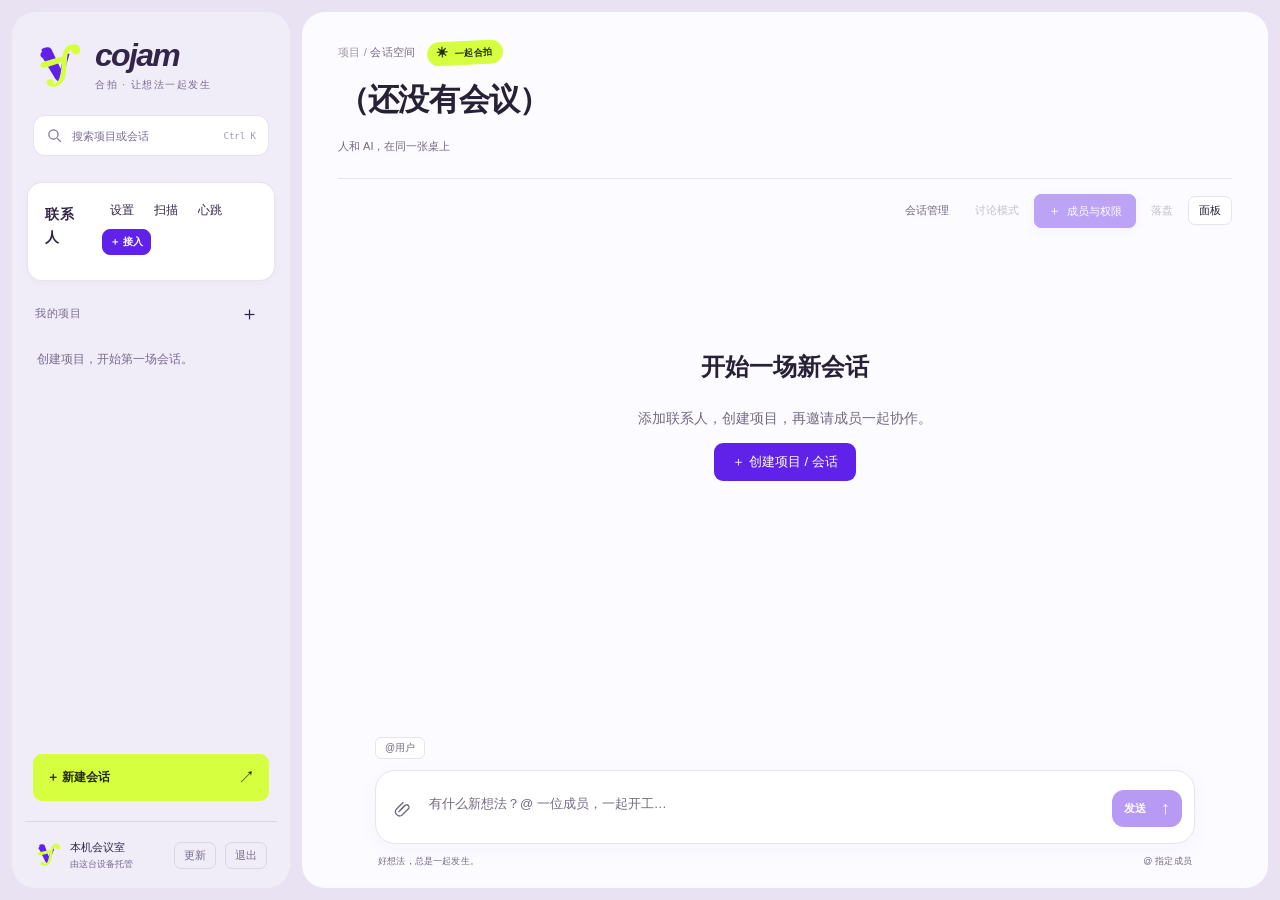
==== commit 56777de1: "Unify Agent access, native session ownership, and model settings" ====
--- a/index.html
+++ b/index.html
@@ -1,27 +1,1463 @@
 <!doctype html>
 <html lang="zh-CN">
 <head>
-<meta charset="utf-8"><meta name="viewport" content="width=device-width,initial-scale=1"><meta name="theme-color" content="#f8f7fc">
-<meta name="description" content="合拍 Cojam，让人和多个 AI Harness 进入同一个会话，一起讨论、协作和推进想法。">
-<link rel="icon" href="assets/icon-192.png"><title>合拍 Cojam — 让好想法，一起发生</title>
-<link rel="stylesheet" href="style.css">
+<meta charset="utf-8">
+<meta name="viewport" content="width=device-width, initial-scale=1, viewport-fit=cover">
+<meta name="apple-mobile-web-app-capable" content="yes">
+<meta name="mobile-web-app-capable" content="yes">
+<meta name="apple-mobile-web-app-status-bar-style" content="black-translucent">
+<meta name="apple-mobile-web-app-title" content="合拍 Cojam">
+<meta name="color-scheme" content="light dark">
+<meta name="rt-token" content="__RT_TOKEN__">
+<meta name="theme-color" content="#6022e8">
+<link rel="manifest" href="/manifest.webmanifest">
+<link rel="icon" href="/static/icon-192.png?v=cojam-262">
+<link rel="apple-touch-icon" href="/static/icon-192.png?v=cojam-262">
+<title>会议室</title>
+<style>
+/* ===== 颜色 / 字体：浅色默认，深色跟系统 ===== */
+:root{
+  --bg:#ffffff;--side:#f7f7f8;--bar:#ffffff;--fg:#18181b;--mut:#71717a;--faint:#a1a1aa;--line:#e7e7ea;--soft:#f3f3f5;--hover:rgba(24,24,27,.05);
+  --btn:#2563eb;--btn-fg:#fff;--me:#eef3ff;--me-line:#dbe5ff;--code:#f6f6f8;
+  --claude:#d97757;--codex:#10a37f;--work:#d97706;--danger:#dc2626;
+  --shadow:0 1px 2px rgba(0,0,0,.04),0 4px 16px rgba(0,0,0,.06);--shadow-lg:0 12px 40px rgba(0,0,0,.18);
+  --font:-apple-system,BlinkMacSystemFont,"Segoe UI","PingFang SC","Microsoft YaHei UI","Microsoft YaHei",sans-serif;--mono:ui-monospace,"Cascadia Code",Consolas,monospace;
+}
+@media(prefers-color-scheme:dark){:root{
+  --bg:#151517;--side:#1b1b1e;--bar:#1b1b1e;--fg:#ececf1;--mut:#a1a1aa;--faint:#6b6b74;--line:#2c2c31;--soft:#232328;--hover:rgba(255,255,255,.05);
+  --btn:#3b82f6;--me:#1e2a44;--me-line:#2a3a5c;--code:#0f0f11;
+  --claude:#e5896a;--codex:#2fbf94;--work:#f59e0b;--danger:#f87171;
+  --shadow:0 1px 2px rgba(0,0,0,.3),0 4px 16px rgba(0,0,0,.3);--shadow-lg:0 12px 40px rgba(0,0,0,.5);
+}}
+*{box-sizing:border-box}
+html,body{height:100%;margin:0}
+body{height:100dvh;background:var(--bg);color:var(--fg);font:15px/1.6 var(--font);display:flex;flex-direction:column;overflow-x:hidden;-webkit-font-smoothing:antialiased}
+button{font-family:inherit;cursor:pointer;transition:background .15s,border-color .15s,color .15s,opacity .15s}
+button:disabled{cursor:default}
+:focus-visible{outline:2px solid var(--btn);outline-offset:2px}
+
+/* ===== 顶栏 ===== */
+header{padding:calc(10px + env(safe-area-inset-top)) 16px 10px;background:color-mix(in srgb,var(--bar) 85%,transparent);backdrop-filter:saturate(1.6) blur(14px);-webkit-backdrop-filter:saturate(1.6) blur(14px);border-bottom:1px solid var(--line);display:flex;align-items:center;gap:8px;flex-wrap:wrap;position:relative;z-index:10}
+#title{font-weight:650;font-size:16px;letter-spacing:-.01em;flex:1;min-width:0;overflow:hidden;text-overflow:ellipsis;white-space:nowrap}
+#title .wdn{font-weight:400;color:var(--mut);font-size:.85em}
+#wd{display:none;font-size:12px;color:var(--mut);word-break:break-all;line-height:1.4;font-family:var(--mono)}
+#bar{display:flex;gap:6px;align-items:center;flex-wrap:wrap}
+#bar button,.cap{font-size:13px;padding:5px 12px;border:1px solid var(--line);background:var(--bar);color:var(--fg);border-radius:8px;white-space:nowrap}
+#bar button:hover:not(:disabled){background:var(--soft)}
+#bar button:disabled{opacity:.4}
+#modeTag{display:none;font-size:11.5px;font-weight:600;padding:2px 9px;border-radius:999px;background:color-mix(in srgb,var(--work) 14%,transparent);color:var(--work);white-space:nowrap;letter-spacing:.02em}
+body.work #modeTag{display:inline-block}
+body.work header{box-shadow:inset 0 -2px 0 var(--work)}
+#bMode.on{border-color:color-mix(in srgb,var(--work) 50%,transparent);color:var(--work);background:color-mix(in srgb,var(--work) 8%,transparent)}
+#menu{display:none;font-size:18px;padding:2px 10px;border:1px solid var(--line);background:transparent;color:var(--fg);border-radius:8px}
+
+/* AI 的胶囊：名字前一个色点，在想时会呼吸 */
+.cap .cn{font-weight:600}
+.cap .cn::before{content:"";display:inline-block;width:8px;height:8px;border-radius:50%;margin-right:7px;vertical-align:1px;background:var(--faint)}
+#capClaude .cn::before{background:var(--claude)}
+#capCodex .cn::before{background:var(--codex)}
+.cap .cn::before{background:var(--c,var(--faint))}
+#caps{display:contents}
+.cap .cm,.cap .cs,.cap .cx{color:var(--mut)}
+.cap .cm::before,.cap .cs::before,.cap .cx::before{content:" · "}
+.cap .cx.hi{color:var(--danger);font-weight:600}
+.cap.off .cs{color:var(--faint)}
+.cap.term{border-color:color-mix(in srgb,var(--work) 50%,transparent)}.cap.term .cs{color:var(--work);font-weight:600}
+.cap.think .cs{color:var(--btn);font-weight:600}
+.cap.think .cn::before{animation:pulse 1.2s ease-in-out infinite}
+@keyframes pulse{0%,100%{opacity:1;transform:scale(1)}50%{opacity:.35;transform:scale(.75)}}
+
+/* ===== 会议列表（电脑左边栏最上面；手机收进"会议列表"弹窗）===== */
+#rooms{display:none}
+.rl{list-style:none;margin:0;padding:0}
+.rl li a{display:flex;align-items:center;gap:8px;padding:6px 8px;border-radius:9px;color:var(--fg);text-decoration:none;font-size:13.5px;line-height:1.35}
+.rl li a:hover{background:var(--hover)}
+.rl li.cur a{background:var(--soft);font-weight:600}
+.rl .dot{flex:none;width:8px;height:8px;border-radius:50%;background:transparent;border:1.5px solid var(--faint)}
+.rl .dot.run{background:var(--btn);border-color:var(--btn);animation:pulse 1.2s ease-in-out infinite}
+.rl .dot.you{background:var(--work);border-color:var(--work)}
+.rl .dot.new{background:var(--faint);border-color:var(--faint)}
+.rl .t{flex:1;min-width:0;overflow:hidden;text-overflow:ellipsis;white-space:nowrap}
+.rl .b{flex:none;font-size:11px;font-weight:600;padding:0 6px;border-radius:999px;line-height:1.6;background:var(--soft);color:var(--mut)}
+.rl .b.you{background:color-mix(in srgb,var(--work) 16%,transparent);color:var(--work)}
+.rl .b.run{background:color-mix(in srgb,var(--btn) 14%,transparent);color:var(--btn)}
+.rl li.arch a{opacity:.55}
+#menu.attn{position:relative}
+#menu.attn::after{content:"";position:absolute;top:3px;right:3px;width:8px;height:8px;border-radius:50%;background:var(--work)}
+
+/* ===== 正在改的文件（文件护栏）===== */
+#claimList{list-style:none;margin:0;padding:0}
+#claimList li{display:flex;gap:8px;align-items:flex-start;padding:5px 6px;border-radius:8px;font-size:12.5px;line-height:1.45}
+#claimList li:hover{background:var(--hover)}
+#claimList .cf{flex:1;min-width:0;word-break:break-all}
+#claimList .cf b{font-weight:600}
+#claimList .cf small{display:block;color:var(--mut)}
+#claimList .ai-claude b{color:var(--claude)}#claimList .ai-codex b{color:var(--codex)}
+#claimList button{flex:none;font-size:11.5px !important;padding:1px 8px !important}
+
+/* ===== 工具（MCP / 插件 / 技能）===== */
+.tl{list-style:none;margin:0 0 10px;padding:0;max-height:30vh;overflow-y:auto;border:1px solid var(--line);border-radius:10px}
+.tl li{display:flex;gap:9px;align-items:flex-start;padding:7px 10px;border-bottom:1px solid var(--line);font-size:13.5px;line-height:1.45}
+.tl li:last-child{border-bottom:0}
+.tl input{margin:3px 0 0;flex:none;accent-color:var(--btn);width:auto !important}
+.tl .tn{flex:1;min-width:0;word-break:break-all}
+.tl .tn small{display:block;color:var(--mut);font-size:12px}
+.tl .tg{display:inline-block;font-size:10.5px;font-weight:600;padding:0 6px;margin-left:6px;border-radius:999px;background:var(--soft);color:var(--mut);vertical-align:1px}
+.tl li.lk{opacity:.6}
+.tl .empty{color:var(--mut);justify-content:center}
+#mbox h4{margin:12px 0 6px;font-size:13px;font-weight:650;color:var(--mut)}
+/* AI 成员：右边的操作（一键接入 / 删除） */
+.tl li{position:relative}
+.tl .agAct{margin-left:auto;display:flex;gap:6px;align-items:center;flex:none;flex-wrap:wrap;justify-content:flex-end}
+.tl .agBtn{font-size:12px;padding:3px 10px;border:1px solid var(--line);background:transparent;color:var(--fg);border-radius:999px;cursor:pointer;white-space:nowrap}
+.tl .agBtn:hover{background:var(--soft)}
+.tl .agBtn.del{color:var(--danger);border-color:color-mix(in srgb,var(--danger) 45%,transparent)}
+.tl .agOk{font-size:12px;color:var(--mut);white-space:nowrap}
+#agList{max-height:46vh}
+.tl .dot{display:inline-block;width:8px;height:8px;border-radius:50%;margin-right:6px;vertical-align:1px}
+#mbox code{display:inline-block;background:var(--soft);padding:2px 7px;border-radius:6px;font-size:12.5px;word-break:break-all}
+.agF{display:grid;grid-template-columns:auto minmax(0,1fr);gap:8px 10px;align-items:center;margin:12px 0 4px}
+.agF label{font-size:12.5px;color:var(--mut);text-align:right;white-space:nowrap}
+.agF input,.agF select{margin-bottom:0}
+
+/* ===== 弹窗 ===== */
+#modal{display:none;position:fixed;inset:0;z-index:50;background:rgba(10,10,12,.4);backdrop-filter:blur(3px);-webkit-backdrop-filter:blur(3px);align-items:center;justify-content:center;padding:16px}
+#modal.show{display:flex;animation:fade .15s ease-out}
+@keyframes fade{from{opacity:0}to{opacity:1}}
+#mbox{background:var(--bar);color:var(--fg);border:1px solid var(--line);border-radius:16px;padding:20px;width:100%;max-width:480px;max-height:82vh;overflow-y:auto;box-shadow:var(--shadow-lg);animation:pop .18s ease-out}
+@keyframes pop{from{transform:translateY(6px) scale(.98);opacity:0}to{transform:none;opacity:1}}
+#mbox h3{margin:0 0 10px;font-size:16px;font-weight:650;letter-spacing:-.01em}
+#mbox input,#mbox textarea,#mbox select,#mbox .mi{width:100%;font-size:15px;font-family:inherit;padding:9px 12px;border:1px solid var(--line);border-radius:10px;background:var(--bg);color:var(--fg);margin-bottom:10px;transition:border-color .15s,box-shadow .15s}
+#mbox input:focus,#mbox textarea:focus,#mbox select:focus{outline:0;border-color:var(--btn);box-shadow:0 0 0 3px color-mix(in srgb,var(--btn) 18%,transparent)}
+#mbox textarea{min-height:90px;max-height:40vh}
+#mbox .btns{display:flex;gap:8px;justify-content:flex-end;flex-wrap:wrap}
+#mbox button{font-size:14px;padding:7px 16px;border:1px solid var(--line);background:var(--bar);color:var(--fg);border-radius:9px}
+#mbox button:hover:not(:disabled){background:var(--soft)}
+#mbox button.pri{background:var(--btn);color:var(--btn-fg);border-color:var(--btn);font-weight:600}
+#mbox button.pri:hover:not(:disabled){background:color-mix(in srgb,var(--btn) 88%,#000)}
+#mbox button:disabled{opacity:.4}
+#mbox .item{padding:10px 8px;margin:0 -8px;border-radius:10px;cursor:pointer;display:flex;justify-content:space-between;gap:8px;align-items:center;flex-wrap:wrap}
+#mbox .item:hover{background:var(--soft)}
+#mbox .item small{color:var(--mut);white-space:nowrap}
+#mbox .item .tt{flex:1;min-width:0;word-break:break-all}
+#mbox .item .acts{display:flex;gap:6px;align-items:center;flex-wrap:wrap}
+#mbox .item .acts button{font-size:12px;padding:3px 10px;border-radius:7px}
+#mbox .item.arch{opacity:.5}
+#mbox code{display:block;background:var(--code);border:1px solid var(--line);padding:9px 11px;border-radius:9px;font:12.5px/1.45 var(--mono);word-break:break-all;margin:6px 0 12px}
+#mbox .hint{font-size:13px;color:var(--mut);margin:4px 0 10px;line-height:1.5}
+
+/* ===== 右边面板（像桌面版右侧那一栏）：目标、看板、正在改的文件、环境、上下文、工具、产出，一张张卡片，标题点一下收起 ===== */
+#side{position:fixed;top:0;right:0;bottom:0;z-index:40;width:min(380px,100vw);background:var(--side);border-left:1px solid var(--line);overflow-y:auto;padding:calc(12px + env(safe-area-inset-top)) 12px calc(16px + env(safe-area-inset-bottom));transform:translateX(105%);transition:transform .2s ease-out;box-shadow:var(--shadow-lg);display:flex;flex-direction:column;gap:10px}
+#side.on{transform:none}
+#sideBg{display:none;position:fixed;inset:0;z-index:39;background:rgba(10,10,12,.3)}
+#sideBg.on{display:block}
+#side .sh{display:flex;align-items:center;font-size:11.5px;font-weight:600;color:var(--faint);letter-spacing:.08em;padding:2px 4px}
+#sideX{margin-left:auto;border:0;background:transparent;color:var(--mut);font-size:22px;line-height:1;padding:0 4px}
+.card{background:var(--bar);border:1px solid var(--line);border-radius:14px;padding:10px 14px 12px;font-size:13.5px;box-shadow:0 1px 2px rgba(0,0,0,.03)}
+.card h4{display:flex;align-items:center;gap:6px;margin:0;font-size:13.5px;font-weight:600;cursor:pointer;-webkit-user-select:none;user-select:none;min-height:26px}
+.card h4::after{content:"";order:9;width:0;height:0;border-left:4px solid transparent;border-right:4px solid transparent;border-top:5px solid var(--mut);transition:transform .15s;margin-left:2px}
+.card h4 .ct{order:0}
+.card h4 .cn{order:1;font-weight:500;font-size:12px;color:var(--mut)}
+.card h4 button{order:8;margin-left:auto;font-size:12px;font-weight:500;padding:2px 9px;border:1px solid var(--line);background:var(--bar);color:var(--fg);border-radius:7px}
+.card h4 button:hover{background:var(--soft)}
+.card h4:not(:has(button))::after{margin-left:auto}
+.card.shut h4::after{transform:rotate(-90deg)}
+.card .cb{margin-top:8px}
+.card.shut .cb{display:none}
+.card .cb button{font-size:12px;padding:2px 9px;border:1px solid var(--line);background:var(--bar);color:var(--fg);border-radius:7px}
+.card .cb button:hover:not(:disabled){background:var(--soft)}
+.card .cb button:disabled{opacity:.45}
+.kv{display:flex;align-items:baseline;gap:10px;padding:4px 0;line-height:1.45}
+.kv>span:first-child{flex:none;width:56px;color:var(--mut);font-size:12.5px}
+.kv .v{flex:1;min-width:0;word-break:break-all}
+.kv .v.mono{font:12.5px/1.45 var(--mono)}
+.kv button{flex:none}
+.cx-row{padding:6px 0}
+.cx-row+.cx-row{border-top:1px solid var(--line)}
+.cx-row .top{display:flex;align-items:center;gap:8px}
+.cx-row .nm{font-weight:600}
+.cx-row .nm::before{content:"";display:inline-block;width:8px;height:8px;border-radius:50%;margin-right:7px;vertical-align:1px}
+.cx-row.claude .nm::before{background:var(--claude)}.cx-row.codex .nm::before{background:var(--codex)}
+.cx-row .sub{color:var(--mut);font-size:12px;flex:1;min-width:0;overflow:hidden;text-overflow:ellipsis;white-space:nowrap}
+.meter{height:6px;border-radius:999px;background:var(--soft);overflow:hidden;margin:6px 0 2px}
+.meter i{display:block;height:100%;background:var(--btn);border-radius:inherit}
+.meter.hi i{background:var(--danger)}
+.cx-row .num{font-size:12px;color:var(--mut);font-variant-numeric:tabular-nums}
+.outl{list-style:none;margin:0;padding:0}
+.outl li{display:flex;gap:8px;align-items:baseline;padding:4px 6px;margin:0 -6px;border-radius:8px;font-size:12.5px;line-height:1.45;cursor:pointer}
+.outl li:hover{background:var(--hover)}
+.outl li.un{opacity:.5;text-decoration:line-through}
+.outl .st{flex:none;width:18px;font-weight:700;font-size:11px;text-align:center;border-radius:4px}
+.outl .st.A{color:var(--codex)}.outl .st.M{color:var(--work)}.outl .st.D{color:var(--danger)}
+.outl .p{flex:1;min-width:0;word-break:break-all}
+.outl .p small{color:var(--mut);margin-left:6px}
+.outl .who{flex:none;font-size:11.5px;color:var(--mut)}
+.outh{font-size:11.5px;font-weight:600;color:var(--faint);letter-spacing:.06em;margin:10px 0 4px}
+.outh:first-child{margin-top:0}
+.thumbs{display:flex;flex-wrap:wrap;gap:6px}
+.thumbs img{width:64px;height:64px;object-fit:cover;border-radius:8px;border:1px solid var(--line);cursor:pointer}
+.card .empty{color:var(--faint);font-size:12.5px}
+#bSide.attn{position:relative}
+#bSide.attn::after{content:"";position:absolute;top:3px;right:3px;width:7px;height:7px;border-radius:50%;background:var(--work)}
+#ann{font-size:13.5px}
+#annText{white-space:pre-wrap;word-break:break-word;line-height:1.55;color:var(--fg)}
+#annText.empty{color:var(--mut)}
+#annEdit{display:none}
+#annEdit textarea{width:100%;font-size:14px;min-height:160px;max-height:50vh;border-radius:10px}
+#annEdit .btns{display:flex;gap:8px;margin-top:8px}
+#boardList{list-style:none;margin:0 0 8px;padding:0;max-height:40vh;overflow-y:auto}
+#boardList li{display:flex;gap:8px;align-items:flex-start;padding:6px;border-radius:8px}
+#boardList li:hover{background:var(--hover)}
+#boardList li .bt{flex:1;min-width:0;white-space:pre-wrap;word-break:break-word}
+#boardList li .bt small{color:var(--faint);margin-left:6px;font-size:11.5px}
+#boardList li.done .bt{text-decoration:line-through;color:var(--faint)}
+#boardList li .pin{flex:none;width:16px;text-align:center;font-size:12px}
+#boardList li input{margin:4px 0 0;flex:none;accent-color:var(--btn)}
+#boardList li .bx{border:0 !important;background:transparent !important;padding:0 4px !important;color:var(--faint) !important;font-size:16px !important;line-height:1;opacity:0}
+#boardList li:hover .bx{opacity:1}
+@media(hover:none){#boardList li .bx{opacity:1}}
+#boardList .empty{color:var(--faint)}
+#board .badd{display:flex;gap:6px;align-items:center}
+#board .badd select,#board .badd input{font-size:13.5px;font-family:inherit;padding:5px 8px;border:1px solid var(--line);border-radius:8px;background:var(--bg);color:var(--fg)}
+#board .badd input{flex:1;min-width:0}
+
+/* ===== 消息流：AI 左对齐带色块头像，你的话靠右浅色气泡，系统消息是居中小字 ===== */
+#feed{flex:1;overflow-y:auto;overflow-x:hidden;padding:16px 12px;-webkit-overflow-scrolling:touch}
+.msg{position:relative;margin:0 0 18px;word-break:break-word;overflow-wrap:anywhere}
+.msg .who{display:flex;align-items:baseline;gap:8px;font-size:12px;color:var(--faint);margin-bottom:2px;line-height:1.4}
+.msg .who .nm{font-weight:650;font-size:13.5px;color:var(--fg)}
+.msg .body{white-space:pre-wrap}
+.msg .body.md{white-space:normal}
+.msg.claude,.msg.codex{padding:2px 0 2px 40px}
+.msg.claude::before,.msg.codex::before{position:absolute;left:0;top:2px;width:28px;height:28px;border-radius:8px;display:flex;align-items:center;justify-content:center;font:700 13px/1 var(--font);color:#fff}
+.msg.claude::before{content:"C";background:var(--claude)}
+.msg.codex::before{content:"X";background:var(--codex)}
+.msg.claude .nm{color:var(--claude)}
+.msg.codex .nm{color:var(--codex)}
+.msg.ai{padding:2px 0 2px 40px}
+.msg.ai::before{position:absolute;left:0;top:2px;width:28px;height:28px;border-radius:8px;display:flex;align-items:center;justify-content:center;font:700 13px/1 var(--font);color:#fff;content:attr(data-l);background:var(--c)}
+.msg.ai .nm{color:var(--c)}
+.msg.me{margin-left:auto;max-width:80%;width:fit-content;background:var(--me);border:1px solid var(--me-line);padding:8px 14px 10px;border-radius:18px 18px 6px 18px}
+.msg.me .who{justify-content:flex-end}
+.msg.me .who .nm{display:none}
+.msg.sys{margin:4px auto 18px;width:fit-content;max-width:90%;font-size:12.5px;color:var(--mut);text-align:center;background:var(--soft);padding:3px 12px;border-radius:999px;line-height:1.5}
+.msg.touser{background:color-mix(in srgb,var(--work) 7%,transparent);border-radius:12px;padding:10px 12px 10px 52px;box-shadow:inset 3px 0 0 var(--work)}
+.msg.touser::before{left:12px;top:12px}
+.tag{display:inline-block;font-size:11px;font-weight:600;color:var(--work);background:color-mix(in srgb,var(--work) 14%,transparent);padding:0 7px;border-radius:999px;line-height:1.6}
+.msg.step{text-align:left}
+.undo{margin-top:8px;font-size:12.5px;padding:4px 12px;border:1px solid color-mix(in srgb,var(--work) 45%,transparent);background:transparent;color:var(--work);border-radius:7px;font-weight:600}
+.undo:hover:not(:disabled){background:color-mix(in srgb,var(--work) 10%,transparent)}
+.undo:disabled{opacity:.5;border-color:var(--line);color:var(--mut);font-weight:400}
+.msg.flash{animation:flash 1.2s ease-out}
+@keyframes flash{0%,40%{background-color:color-mix(in srgb,var(--btn) 16%,transparent)}100%{background-color:transparent}}
+.msg.me.flash{animation:none;outline:2px solid var(--btn);outline-offset:2px}
+
+/* markdown */
+.md p{margin:0 0 10px}
+.md>:last-child{margin-bottom:0}
+.md h3,.md h4,.md h5,.md h6{margin:14px 0 6px;line-height:1.35;font-weight:650}
+.md h3{font-size:1.15em}.md h4{font-size:1.07em}.md h5,.md h6{font-size:1em}
+.md ul,.md ol{margin:0 0 10px;padding-left:22px}
+.md li{margin:3px 0}
+.md li::marker{color:var(--faint)}
+.md blockquote{margin:0 0 10px;padding:2px 12px;border-left:3px solid var(--line);color:var(--mut)}
+.md hr{border:0;border-top:1px solid var(--line);margin:14px 0}
+.md code{padding:1px 6px;background:var(--soft);border:1px solid var(--line);border-radius:5px;font:.88em var(--mono)}
+.md a{color:var(--btn);text-decoration:none;border-bottom:1px solid color-mix(in srgb,var(--btn) 35%,transparent)}
+.md a:hover{border-bottom-color:var(--btn)}
+.md strong{font-weight:650}
+.md .tbl{overflow-x:auto;margin:0 0 10px;border:1px solid var(--line);border-radius:10px}
+.md table{border-collapse:collapse;font-size:.93em;width:100%}
+.md th,.md td{border-bottom:1px solid var(--line);padding:6px 12px;text-align:left;vertical-align:top}
+.md tr:last-child td{border-bottom:0}
+.md th{background:var(--soft);font-weight:600}
+.msg pre{margin:8px 0;padding:12px 14px;background:var(--code);border:1px solid var(--line);border-radius:10px;overflow-x:auto;white-space:pre;font:13px/1.5 var(--mono);max-width:100%}
+
+/* 附件 */
+.atts{display:flex;flex-wrap:wrap;gap:8px;margin-top:8px}
+.atts img{max-width:180px;max-height:180px;border-radius:10px;display:block;border:1px solid var(--line)}
+.atts audio{max-width:100%}
+.atts a.file{font-size:13px;padding:6px 10px;border:1px solid var(--line);background:var(--bar);border-radius:9px;color:inherit;text-decoration:none;word-break:break-all}
+.atts a.file:hover{background:var(--soft)}
+
+/* 引用 */
+.who .rp{border:0;background:transparent;color:var(--faint);font-size:12px;padding:0 4px;margin-left:auto;cursor:pointer}
+.who .rp:hover{color:var(--btn)}
+.qt{border-left:2px solid var(--faint);padding:0 10px;margin:4px 0 6px;font-size:12.5px;color:var(--mut);cursor:pointer;overflow:hidden;text-overflow:ellipsis;display:-webkit-box;-webkit-line-clamp:2;-webkit-box-orient:vertical;word-break:break-word}
+.qt:hover{color:var(--fg)}
+#quote{display:none;align-items:flex-start;gap:6px;border-left:2px solid var(--btn);background:var(--soft);border-radius:8px;padding:6px 6px 6px 10px;margin-bottom:8px;font-size:13px;color:var(--mut)}
+#quote.on{display:flex}
+#quote .qtx{flex:1;min-width:0;overflow:hidden;text-overflow:ellipsis;white-space:nowrap}
+#quote button{border:0;background:transparent;color:var(--mut);font-size:18px;line-height:1;padding:0 4px}
+#cmenu{display:none;position:fixed;z-index:60;min-width:160px;background:var(--bar);color:var(--fg);border:1px solid var(--line);border-radius:12px;box-shadow:var(--shadow-lg);padding:5px;font-size:14px}
+#cmenu.on{display:block;animation:pop .12s ease-out}
+#cmenu button{display:block;width:100%;text-align:left;border:0;background:transparent;color:inherit;padding:7px 12px;border-radius:7px;font-size:14px}
+#cmenu button:hover{background:var(--soft)}
+@media(hover:hover) and (pointer:fine){.who .rp{display:none}}
+
+/* 跳到我的发言：聊天区右下角两个圆按钮 */
+#jump{position:fixed;z-index:15;display:none;flex-direction:column;gap:6px}
+#jump.on{display:flex}
+#jump button{width:36px;height:36px;padding:0;border-radius:50%;border:1px solid var(--line);background:color-mix(in srgb,var(--bar) 88%,transparent);backdrop-filter:blur(8px);-webkit-backdrop-filter:blur(8px);color:var(--mut);box-shadow:var(--shadow);display:flex;align-items:center;justify-content:center;touch-action:manipulation;-webkit-user-select:none;user-select:none;-webkit-touch-callout:none}
+#jump button:hover{color:var(--fg);border-color:color-mix(in srgb,var(--btn) 40%,var(--line))}
+#jump button:active{transform:scale(.92)}
+#jump button.dim{opacity:.45}
+#jump svg{width:18px;height:18px;fill:none;stroke:currentColor;stroke-width:2.2;stroke-linecap:round;stroke-linejoin:round}
+
+/* ===== 状态行 ===== */
+#status{display:none;padding:6px 16px;font-size:13px;color:var(--mut);background:var(--bg)}
+#status.on{display:flex;align-items:center;gap:10px}
+#stMain{flex:1;min-width:0}
+#stText{display:flex;align-items:center;gap:8px}
+#stLive .ln{margin:3px 0 0 15px;font-size:12.5px;line-height:1.5;color:var(--fg);opacity:.8;cursor:pointer;overflow:hidden;display:-webkit-box;-webkit-line-clamp:2;-webkit-box-orient:vertical;word-break:break-word;white-space:pre-wrap}
+#stLive .ln.open{-webkit-line-clamp:unset;max-height:30vh;overflow-y:auto}
+#stLive .ln b{font-weight:600;margin-right:6px}#stLive .ln .t{color:var(--faint);margin-right:6px}
+#stLive .ln.claude b{color:var(--claude)}#stLive .ln.codex b{color:var(--codex)}
+#stText::before{content:"";flex:none;width:7px;height:7px;border-radius:50%;background:var(--btn);animation:pulse 1.2s ease-in-out infinite}
+#stops{display:flex;gap:6px;flex:none}
+#stops button{font-size:12.5px;font-weight:600;padding:3px 12px;border:1px solid color-mix(in srgb,var(--danger) 45%,transparent);background:transparent;color:var(--danger);border-radius:7px;white-space:nowrap}
+#stops button:hover,#stops button:active{background:var(--danger);color:#fff;border-color:var(--danger)}
+
+/* ===== 输入区：一张圆角卡片 ===== */
+footer{background:var(--bg);padding:6px 12px calc(12px + env(safe-area-inset-bottom))}
+body.drag footer .row{outline:2px dashed var(--btn);outline-offset:3px}
+.quick{display:flex;gap:6px;margin-bottom:8px}
+.quick button{font-size:12.5px;padding:3px 10px;border:1px solid var(--line);background:transparent;color:var(--mut);border-radius:999px}
+.quick button:hover{color:var(--fg);background:var(--soft)}
+#pend{display:none;gap:8px;flex-wrap:wrap;margin-bottom:8px}
+.chip{position:relative;border:1px solid var(--line);background:var(--bar);border-radius:10px;padding:5px 26px 5px 8px;font-size:12px;max-width:100%;display:flex;align-items:center;gap:8px;word-break:break-all}
+.chip img{width:44px;height:44px;object-fit:cover;border-radius:7px}
+.chip .x{position:absolute;top:1px;right:2px;border:0;background:transparent;color:var(--mut);font-size:18px;line-height:1;padding:2px 4px}
+.row{display:flex;gap:6px;align-items:flex-end;background:var(--bar);border:1px solid var(--line);border-radius:16px;padding:6px;box-shadow:var(--shadow);transition:border-color .15s,box-shadow .15s}
+.row:focus-within{border-color:color-mix(in srgb,var(--btn) 55%,var(--line));box-shadow:var(--shadow),0 0 0 3px color-mix(in srgb,var(--btn) 12%,transparent)}
+textarea{flex:1;min-width:0;font-size:15px;font-family:inherit;line-height:1.5;padding:7px 6px;border:1px solid var(--line);border-radius:10px;background:var(--bg);color:var(--fg);resize:none;max-height:160px}
+.row textarea{border:0;background:transparent;outline:0}
+#clip{font-size:18px;width:38px;height:38px;padding:0;border:0;background:transparent;color:var(--mut);border-radius:10px;flex:none}
+#clip:hover{background:var(--soft);color:var(--fg)}
+#send{font-size:14px;font-weight:600;height:38px;padding:0 18px;border:0;border-radius:11px;background:var(--btn);color:var(--btn-fg);flex:none}
+#send:hover{background:color-mix(in srgb,var(--btn) 88%,#000)}
+
+/* ===== 平板 / 窄电脑窗口：内容居中，行不拉太长 ===== */
+@media(min-width:601px){
+  #feed{padding:20px max(20px,calc((100% - 820px)/2))}
+  #status{padding-left:max(20px,calc((100% - 820px)/2));padding-right:max(20px,calc((100% - 820px)/2))}
+  footer{padding:6px max(16px,calc((100% - 820px)/2)) calc(16px + env(safe-area-inset-bottom))}
+  .atts img{max-width:240px;max-height:240px}
+}
+
+/* ===== 电脑：左边栏（标题、各 AI 胶囊、按钮、完整公告）+ 右边聊天 ===== */
+@media(min-width:1000px){
+  body{display:grid;grid-template-columns:280px minmax(0,1fr);grid-template-rows:auto minmax(0,1fr) auto auto;
+       grid-template-areas:"rooms feed" "head feed" "head status" "head foot"}
+  #rooms{display:block;grid-area:rooms;background:var(--side);border-right:1px solid var(--line);border-bottom:1px solid var(--line);padding:14px 10px 10px;max-height:45vh;overflow-y:auto}
+  #rooms .rh{display:flex;align-items:center;gap:6px;padding:0 8px 6px;font-size:11.5px;font-weight:600;color:var(--faint);letter-spacing:.08em}
+  #rooms .rh button{margin-left:auto;font-size:12px;letter-spacing:0;padding:2px 9px;border:1px solid var(--line);background:var(--bar);color:var(--fg);border-radius:7px}
+  #rooms .rh button:hover{background:var(--soft)}
+  header{grid-area:head;flex-direction:column;align-items:stretch;justify-content:flex-start;gap:14px;padding:22px 18px 16px;overflow-y:auto;border-bottom:0;border-right:1px solid var(--line);background:var(--side);backdrop-filter:none;-webkit-backdrop-filter:none}
+  body.work header{box-shadow:inset 0 3px 0 var(--work)}
+  #title{white-space:normal;font-size:18px;line-height:1.35}
+  #modeTag{align-self:flex-start;margin-top:-6px}
+  #wd{display:block;margin-top:-8px}
+  #title .wdn{display:none}
+  #bar{display:grid;grid-template-columns:1fr 1fr;gap:6px}
+  #bar button{font-size:13.5px;padding:7px 10px;border-radius:9px}
+  #bar .cap{grid-column:1/-1;text-align:left;white-space:normal;line-height:1.45;padding:10px 12px;border-radius:11px;box-shadow:var(--shadow)}
+  #bar #caps .cap:first-child{margin-top:6px}#bar #capClaude{margin-top:6px}
+  #bar .cap .cm,#bar .cap .cs,#bar .cap .cx{display:block;font-size:12px;padding-left:15px}
+  #bar .cap .cm::before,#bar .cap .cs::before,#bar .cap .cx::before{content:none}
+  #bar .cap.off .cn{color:var(--fg)}
+  #feed{grid-area:feed;padding:28px max(32px,calc((100% - 820px)/2))}
+  #status{grid-area:status;padding-left:max(32px,calc((100% - 820px)/2));padding-right:max(32px,calc((100% - 820px)/2))}
+  footer{grid-area:foot;padding:6px max(32px,calc((100% - 820px)/2)) 20px}
+  .msg.me{max-width:72%}
+}
+/* 宽屏：右边面板常驻，成第三栏 */
+@media(min-width:1280px){
+  body{grid-template-columns:280px minmax(0,1fr) 340px;grid-template-areas:"rooms feed side" "head feed side" "head status side" "head foot side"}
+  #side{grid-area:side;position:static;width:auto;transform:none;box-shadow:none;transition:none;z-index:auto;padding:14px 12px 16px;min-height:0}
+  #sideX,#bSide,#sideBg,#sideBg.on{display:none !important}
+  #feed{padding:28px max(28px,calc((100% - 780px)/2))}
+  #status{padding-left:max(28px,calc((100% - 780px)/2));padding-right:max(28px,calc((100% - 780px)/2))}
+  footer{padding:6px max(28px,calc((100% - 780px)/2)) 20px}
+}
+
+/* ===== 手机 ===== */
+@media(max-width:600px){
+  header{padding:calc(8px + env(safe-area-inset-top)) 12px 8px}
+  #title{font-size:15.5px}
+  #menu{display:block;min-height:34px}
+  #bar{display:none;position:absolute;top:100%;left:0;right:0;z-index:20;background:var(--bar);border-bottom:1px solid var(--line);box-shadow:0 10px 24px rgba(0,0,0,.14)}
+  #bar.show{display:grid;grid-template-columns:1fr 1fr;gap:8px;padding:12px}
+  #bar button{font-size:15px;padding:10px;border-radius:10px}
+  #bar .cap{grid-column:1/-1;text-align:left}
+  .cap .cm{display:none}
+  #feed{padding:14px 12px}
+  .msg.claude,.msg.codex{padding-left:34px}
+  .msg.claude::before,.msg.codex::before{width:24px;height:24px;font-size:12px;border-radius:7px}
+  .msg.touser{padding-left:44px}
+  .msg.me{max-width:88%}
+  .md table{font-size:.88em}
+  .atts img{max-width:140px;max-height:140px}
+  footer{padding:4px 8px calc(8px + env(safe-area-inset-bottom))}
+  .quick{overflow-x:auto;flex-wrap:nowrap;scrollbar-width:none;-webkit-overflow-scrolling:touch}
+  .quick::-webkit-scrollbar{display:none}
+  .quick button{flex:none;padding:5px 12px;font-size:13.5px}
+  textarea{font-size:16px}
+  #clip,#send{height:40px}
+  .undo{padding:6px 12px}
+  #stops button{padding:6px 12px;font-size:13.5px}
+  .who .rp{font-size:13px;padding:2px 6px}
+  #jump button{width:32px;height:32px;opacity:.85}
+  #jump button.dim{opacity:.35}
+}
+/* 看图 / 标注 */
+#viewer{display:none;position:fixed;inset:0;z-index:60;background:rgba(8,8,10,.94);backdrop-filter:blur(6px);-webkit-backdrop-filter:blur(6px);color:#ececf1;flex-direction:column}
+#viewer.on{display:flex}
+#viewer .vbar{display:flex;align-items:center;gap:6px;padding:8px 10px;flex-wrap:wrap;flex:none}
+#viewer .vbar .grow{flex:1;min-width:0;font-size:13px;color:#a1a1aa;white-space:nowrap;overflow:hidden;text-overflow:ellipsis}
+#viewer button,#viewer a.vb{background:rgba(255,255,255,.08);color:#ececf1;border:1px solid rgba(255,255,255,.12);border-radius:9px;padding:6px 11px;font-size:13px;cursor:pointer;text-decoration:none;line-height:1.3}
+#viewer button:hover,#viewer a.vb:hover{background:rgba(255,255,255,.16)}
+#viewer button.on{background:#3b82f6;border-color:#3b82f6}
+#viewer button.pri{background:#2563eb;border-color:#2563eb}
+#viewer button:disabled{opacity:.35;cursor:default}
+#vStage{flex:1;min-height:0;position:relative;display:flex;align-items:center;justify-content:center;overflow:hidden;touch-action:pan-y pinch-zoom}
+#vStage.zoom{overflow:auto;display:block;touch-action:auto}
+#vImg{max-width:100%;max-height:100%;object-fit:contain;cursor:zoom-in;-webkit-user-select:none;user-select:none}
+#vStage.zoom #vImg{max-width:none;max-height:none;cursor:zoom-out;margin:auto;display:block}
+#vStage .nav{position:absolute;top:50%;transform:translateY(-50%);width:44px;height:64px;border-radius:12px;font-size:26px;padding:0;z-index:2}
+#vPrev{left:10px}#vNext{right:10px}
+#vWrap{position:relative;display:none;touch-action:none}
+#vWrap canvas{display:block}
+#vOv{position:absolute;left:0;top:0;pointer-events:none}
+#viewer.edit #vImg,#viewer.edit .nav{display:none}
+#viewer.edit #vWrap{display:block}
+#viewer .vedit{display:none}
+#viewer.edit .vedit{display:flex}
+#viewer.edit .vview{display:none}
+#vTools{gap:6px;align-items:center;flex-wrap:wrap}
+#vTools .sw{width:24px;height:24px;padding:0;border-radius:50%;border:2px solid rgba(255,255,255,.25)}
+#vTools .sw.on{border-color:#fff;box-shadow:0 0 0 2px #3b82f6}
+#vTools .sep{width:1px;height:22px;background:rgba(255,255,255,.15);margin:0 2px}
+#vHint{font-size:12px;color:#a1a1aa;padding:0 12px 8px;text-align:center;flex:none}
+@media (max-width:700px){
+  #viewer .vbar{padding:6px 8px;gap:5px}
+  #viewer button,#viewer a.vb{padding:6px 9px}
+  #vStage .nav{width:36px;height:52px;font-size:22px;background:rgba(0,0,0,.35)}
+  #vPrev{left:4px}#vNext{right:4px}
+}
+.chip img{cursor:pointer}
+/* 我的发言目录 */
+#toc{display:none;position:fixed;z-index:16;width:340px;max-width:calc(100vw - 24px);max-height:62vh;flex-direction:column;background:var(--bar);border:1px solid var(--line);border-radius:14px;box-shadow:var(--shadow-lg);overflow:hidden}
+#toc.on{display:flex}
+#toc .hd{display:flex;align-items:center;gap:8px;padding:10px 12px;border-bottom:1px solid var(--line);font-weight:600;font-size:14px}
+#toc .hd .n{color:var(--mut);font-weight:400;font-size:12px}
+#toc .hd input{flex:1;min-width:0;font:inherit;font-weight:400;font-size:13px;padding:5px 9px;border:1px solid var(--line);border-radius:8px;background:var(--soft);color:var(--fg)}
+#toc .hd button{border:0;background:none;color:var(--mut);font-size:20px;line-height:1;padding:0 4px;cursor:pointer}
+#tocList{list-style:none;margin:0;padding:4px;overflow-y:auto}
+#tocList li{display:flex;gap:10px;padding:8px 10px;border-radius:9px;cursor:pointer;font-size:13px;line-height:1.45}
+#tocList li:hover{background:var(--hover)}
+#tocList li.cur{background:var(--me);box-shadow:inset 3px 0 0 var(--btn)}
+#tocList .t{color:var(--faint);font-variant-numeric:tabular-nums;flex:none}
+#tocList .x{overflow:hidden;display:-webkit-box;-webkit-line-clamp:2;-webkit-box-orient:vertical;word-break:break-all}
+#tocList .empty{color:var(--mut);cursor:default;justify-content:center}
+#tocList .empty:hover{background:none}
+@media (max-width:700px){
+  #toc{left:0!important;right:0!important;bottom:0!important;width:auto;max-width:none;max-height:70vh;border-radius:16px 16px 0 0}
+  #tocList li{padding:11px 12px;font-size:14px}
+}
+</style>
+<link rel="stylesheet" href="/static/workspace.css">
+<link rel="stylesheet" href="/static/studio.css">
 </head>
 <body>
-<header class="topbar"><a class="brand" href="#top" aria-label="合拍首页"><img src="assets/logo.svg" alt=""><span>cojam<span class="brand-cn">合拍</span></span></a><nav aria-label="主导航"><a href="#how">怎么合拍</a><a href="#features">功能</a><a href="#faq">常见问题</a></nav><a class="nav-cta" href="#download">下载合拍 <span>↗</span></a></header>
-<main id="top">
-<section class="hero wrap"><div class="hero-copy"><div class="eyebrow"><span class="pulse"></span> 一起想，一起做</div><h1>好想法，<br><span>一起</span>发生<span class="period">.</span></h1><p>把人和 AI 请进同一个会话。<br>讨论、互相 @、继续行动，让每个声音都有回响。</p><div class="hero-actions"><a class="button primary" href="#download">开始使用 <span>↗</span></a><a class="text-link" href="#how">看看怎么用 <span>↓</span></a></div><div class="hero-foot"><span class="tiny-stars">✳</span> 为人与 AI 的协作而设计</div></div>
-<div class="hero-art" aria-label="合拍会话示意"><div class="orbit orbit-one"></div><div class="orbit orbit-two"></div><div class="floating-tag tag-people"><span>✳</span> 人 + AI</div><div class="chat-window"><div class="window-top"><span class="window-dots"><i></i><i></i><i></i></span><span>一起做点好玩的</span><span class="window-top-end">↗</span></div><div class="window-body"><div class="intro-row"><span class="mini-badge">✳</span><div><b>新会话，开始合拍</b><small>一个空间，不同视角</small></div></div><div class="bubble human"><span>你</span>我们一起把这个想法做出来吧。</div><div class="bubble ai"><span class="avatar lavender">C</span><div><b>Claude</b><p>我先整理一下思路，再请 @Codex 一起看看。</p></div></div><div class="bubble ai"><span class="avatar citrus">X</span><div><b>Codex</b><p>收到！我来补充实现方案。</p></div></div><div class="fake-input">说说你的想法 <span>↑</span></div></div></div><div class="floating-tag tag-together"><span class="mini-avatars"><i>人</i><i>A</i><i>✳</i></span> 一起参与</div><div class="floating-star">✳</div></div></section>
-<section class="ribbon" aria-label="产品理念"><div>不同的想法 <span>✳</span> 同一个空间 <span>✳</span> 一起往前 <span>✳</span> 不同的想法 <span>✳</span> 同一个空间 <span>✳</span> 一起往前 <span>✳</span></div></section>
-<section class="intro wrap" id="how"><div class="section-top"><span class="kicker">01 / HOW IT WORKS</span><p>合作，不必挤在<br>同一台电脑前。</p></div><div class="intro-grid"><h2>各自擅长的，<br>在这里<span>汇合。</span></h2><div class="intro-text"><p>一个会话，可以有你、朋友，还有不同设备上的 AI Harness。邀请成员加入，围绕同一个目标交流。</p><p>从讨论到互相 @，每个会话都有自己的成员和权限。想法不必在不同窗口之间反复搬运。</p><a href="#download" class="under-link">开启第一场会话 <span>↗</span></a></div></div><div class="steps"><article><span class="step-no">01</span><div class="step-icon">↗</div><h3>建一个会话</h3><p>按项目组织讨论，为这次协作写下共同目标。</p></article><article><span class="step-no">02</span><div class="step-icon">✳</div><h3>邀请成员</h3><p>添加朋友或 Harness，选择会话成员并设置权限。</p></article><article><span class="step-no">03</span><div class="step-icon">@</div><h3>一起推进</h3><p>发消息、互相 @，让想法在对话中继续生长。</p></article></div></section>
-<section class="product" id="features"><div class="wrap product-inner"><div class="product-heading"><div><span class="kicker light">02 / THE WORKSPACE</span><h2>一场会话，<br>把大家连起来<span>.</span></h2></div><p>左边找到伙伴和项目，右边专注当下的对话。重要的目标、成员与权限，都在合适的位置。</p></div><div class="product-frame"><div class="frame-bar"><span><i></i><i></i><i></i></span><span>合拍 · 会话空间</span><span>演示界面</span></div><img src="assets/workspace.png" alt="合拍演示界面：左侧项目与联系人，右侧多人和 AI 对话" loading="lazy"></div><div class="product-bottom"><div><span>✳</span><p><b>会话有边界</b><br>每场对话单独选择成员、配置权限。</p></div><div><span>↗</span><p><b>设备可以不同</b><br>同一 WiFi 扫码即连；也可通过可达地址接入其他设备。</p></div><div><span>@</span><p><b>对话可以接力</b><br>自动连接的成员可以接收任务并回复。</p></div></div></div></section>
-<section class="faq wrap" id="faq"><div class="faq-header"><span class="kicker">03 / GOOD TO KNOW</span><h2>开始之前，<br><span>先聊清楚。</span></h2><p>一些关于安装、设备与连接的常见问题。</p></div><div class="faq-list"><details><summary>合拍需要安装吗？<span>＋</span></summary><p>在 Windows 电脑上下载安装程序，安装完成后即可打开独立应用窗口。电脑上无需额外安装 Python；要调用本机 AI 程序，仍需先安装并登录对应工具。</p></details><details><summary>朋友可以用手机加入吗？<span>＋</span></summary><p>可以。手机和电脑在同一 WiFi 时，在「添加联系人 → 其他用户」里生成邀请二维码，手机扫码即可加入，无需安装。不在同一网络时，手机需要能访问到填写的会议室地址。</p></details><details><summary>不同设备上的 Harness 能一起参与吗？<span>＋</span></summary><p>可以通过成员连接端把其他设备上的 Harness 接入同一会话。连接端需要可访问的服务地址；Mac 上的便携连接端目前需要 Python 3.11 和 Tk。</p></details><details><summary>会自动打通不同网络吗？<span>＋</span></summary><p>同一 WiFi 下会自动使用本机局域网地址，扫码即连，不需要任何配置。跨网络目前仍需一个对方能访问的地址，例如现有的 Tailscale 网络或合适的 HTTPS 代理；内置公网中继还在开发中。</p></details></div></section>
-<section class="download wrap" id="download"><div class="download-card"><div class="download-copy"><div class="download-label">READY WHEN YOU ARE <span>✳</span></div><h2>来，一起<span>合拍。</span></h2><p>从一个想法开始，邀请伙伴加入。</p><a class="button dark" href="#download-options">选择获取方式 <span>↓</span></a><div class="download-note">Windows x64 · 桌面版 2.7.1</div></div><div class="download-mark" aria-hidden="true"><img src="assets/logo.svg" alt=""><span class="mark-spark one">✳</span><span class="mark-spark two">↗</span></div></div><div class="download-options" id="download-options" aria-label="获取合拍的方式">
-<article class="download-option"><div class="option-top"><span class="option-number">01 / DESKTOP</span><span class="option-mark">↘</span></div><h3>Windows 桌面版</h3><p>下载安装程序，完成安装后打开独立应用窗口。</p><a class="option-action" href="downloads/Cojam-Setup-2.7.1.exe" download>下载安装程序 <span>↗</span></a><small>未签名，系统可能提示扫描；安装后可在应用内检查并下载后续更新。</small></article>
-<article class="download-option"><div class="option-top"><span class="option-number">02 / PORTABLE</span><span class="option-mark">✳</span></div><h3>Windows 便携版（浏览器）</h3><p>单文件运行，双击后在浏览器打开。适合无桌面环境或排障。</p><a class="option-action" href="downloads/Cojam-Portable-2.7.1.exe" download>下载单文件 EXE <span>↗</span></a><small>未签名，数据保存在程序旁的 data 文件夹；不会打开独立应用窗口。</small></article>
-<article class="download-option"><div class="option-top"><span class="option-number">03 / MACOS</span><span class="option-mark">⌘</span></div><h3>macOS 桌面版</h3><p>桌面版已提供源码运行和 Mac 本机构建方式，独立安装包发布前可按说明自行构建。</p><a class="option-action" href="https://github.com/JUN-Genyan/Cojam/blob/main/docs/MACOS.md">查看 macOS 使用说明 <span>↗</span></a><small>需要 Python 3.11 或更高版本；本机构建的应用未经 Apple 公证。</small></article>
-<article class="download-option code-option"><div class="option-top"><span class="option-number">04 / SOURCE</span><span class="option-mark">⌘</span></div><h3>Git 获取源码</h3><p>适合开发者。需要 Git 和 Python 3.11 或更高版本。</p><pre id="git-command">git clone https://github.com/JUN-Genyan/Cojam.git
-cd Cojam
-python roundtable.py</pre><div class="option-actions"><button id="copy-git" type="button">复制命令</button><a href="https://github.com/JUN-Genyan/Cojam" target="_blank" rel="noopener noreferrer">查看源码 ↗</a></div><small id="copy-status" aria-live="polite">源码版主要在 Windows 上测试。</small></article>
-</div><p class="download-fineprint">同一 WiFi 下扫码即可让手机加入；跨网络协作需要一个对方能访问的会议室地址。</p></section>
-</main><footer class="footer wrap"><a class="brand footer-brand" href="#top"><img src="assets/logo.svg" alt=""><span>cojam<span class="brand-cn">合拍</span></span></a><p>让好想法，一起发生。</p><div><a href="https://github.com/JUN-Genyan/Cojam/blob/main/docs/QUICKSTART.md" target="_blank" rel="noopener noreferrer">新手使用说明 ↗</a><a href="https://github.com/JUN-Genyan/Cojam" target="_blank" rel="noopener noreferrer">GitHub ↗</a><a href="#top">回到顶部 ↑</a></div></footer>
-<script src="site.js" defer></script></body></html>
+<div id="navShade"></div>
+<nav id="rooms" aria-label="联系人和项目"><div class="brand"><img src="/static/logo.svg" width="42" height="42" alt=""><span class="brand-word">cojam<small>合拍 · 让想法一起发生</small></span><button id="navClose" aria-label="关闭导航">×</button></div><label class="nav-search" for="navSearch"><svg class="ui-icon" viewBox="0 0 24 24" fill="none" stroke="currentColor" stroke-width="1.7" aria-hidden="true"><circle cx="10.5" cy="10.5" r="6.5"/><path d="m16 16 5 5"/></svg><input id="navSearch" type="search" placeholder="搜索项目或会话" autocomplete="off"><kbd aria-hidden="true">⌘ K</kbd></label>
+<section class="contacts-section"><div class="rh">联系人 <span id="contactCount"></span><span class="rh-actions"><button id="agentSettingsBtn" title="修改 Agent 程序位置、模型与加入设置" aria-label="Agent 设置">设置</button><button id="contactsScan" title="扫描本机已安装的 Agent 并一键连接" aria-label="扫描本机 Agent">扫描</button><button id="connSettingsBtn" title="连接与心跳设置" aria-label="连接与心跳设置">心跳</button><button id="contactsAdd" aria-label="接入联系人">＋ 接入</button></span></div><ul id="contactList"></ul></section>
+<section class="projects-section"><div class="rh">我的项目<button id="projectAdd" aria-label="新建项目">＋</button></div><ul class="rl" id="roomList"></ul></section><button id="rNew" class="nav-new">＋ 新建会话<span aria-hidden="true">↗</span></button><div class="nav-foot"><img src="/static/logo.svg" width="26" height="26" alt=""><span>本机会议室<small>由这台设备托管</small></span><button type="button" id="updateApp" title="检查并下载更新">更新</button><button type="button" id="quitApp" title="停止本机合拍服务">退出</button></div></nav>
+<header>
+  <button id="navToggle" aria-label="打开联系人和项目">☰</button>
+  <div class="room-heading"><div class="room-overline"><div id="roomContext">会话空间</div><span class="room-type"><span aria-hidden="true">✳</span> 一起合拍</span></div><div id="title">会议室</div><div class="room-detail"><div id="roomMemberFaces" aria-hidden="true"></div><div id="roomSummary">人和 AI，在同一张桌上</div></div></div><div id="wd"></div><span id="modeTag">干活模式</span>
+  <button type="button" id="menu" aria-label="菜单">&#9776;</button>
+  <div id="bar">
+    <button type="button" id="bList">会话管理</button><button type="button" id="bNew">新会话</button><button type="button" id="bMode">讨论模式</button><button type="button" id="bAgents">成员与权限</button><button type="button" id="bWrap">落盘</button><button type="button" id="bSide">面板</button>
+    <div id="caps"></div>
+  </div>
+  <div class="session-brief" id="sessionBrief" hidden><span class="brief-marker" aria-hidden="true">↗</span><div><span class="brief-label">这次的共同目标</span><p id="sessionBriefText"></p></div></div>
+</header>
+<div id="modal"><div id="mbox" role="dialog" aria-modal="true" aria-label="会话设置" tabindex="-1"></div></div>
+<div id="cmenu"></div>
+<div id="sideBg"></div>
+<aside id="side" aria-label="这场会议的面板">
+  <div class="sh">这场会议<button type="button" id="sideX" aria-label="关闭面板">&times;</button></div>
+  <section class="card" data-k="goal"><h4><span class="ct">目标</span><button type="button" id="annBtn">编辑</button></h4>
+    <div class="cb" id="ann"><div class="top"><div id="annText">（还没写这场会议的目标）</div><button type="button" id="boardBtn" hidden>看板</button></div>
+      <div id="annEdit"><textarea id="annTa" placeholder="这场会议要做成什么…（两个 AI 每次被叫时都会看到最新的）"></textarea>
+        <div class="btns"><button type="button" id="annSave">保存</button><button type="button" id="annCancel">取消</button></div></div></div></section>
+  <section class="card" data-k="board"><h4><span class="ct">看板</span><span class="cn" id="boardN"></span></h4>
+    <div class="cb" id="board"><ul id="boardList"></ul>
+      <div class="badd"><select id="bKind"><option value="todo">待办</option><option value="note">公告</option></select><input id="bText" maxlength="500" placeholder="加一条…"><button type="button" id="bAdd">加</button></div></div></section>
+  <section class="card" data-k="claims"><h4><span class="ct">正在改的文件</span><span class="cn" id="claimN"></span><button type="button" id="cMine" title="你自己在手动改的文件，占住它，AI 就不会去改">我在改…</button></h4>
+    <div class="cb" id="claims"><ul id="claimList"></ul></div></section>
+  <section class="card" data-k="env"><h4><span class="ct">环境</span></h4><div class="cb" id="envBox"></div></section>
+  <section class="card" data-k="ctx"><h4><span class="ct">上下文</span></h4><div class="cb" id="ctxBox"></div></section>
+  <section class="card" data-k="tools"><h4><span class="ct">工具</span></h4><div class="cb" id="toolBox"></div></section>
+  <section class="card" data-k="out"><h4><span class="ct">产出</span><span class="cn" id="outN"></span></h4><div class="cb" id="outBox"></div></section>
+</aside>
+<div id="feed"></div>
+<div id="toc"><div class="hd">我的发言 <span class="n" id="tocN"></span><input id="tocQ" placeholder="搜一下…" aria-label="搜我的发言"><button type="button" id="tocX" aria-label="关闭">&times;</button></div><ul id="tocList"></ul></div>
+<div id="viewer">
+  <div class="vbar vview"><span class="grow" id="vInfo"></span><button type="button" id="vEdit">标注 / 裁剪</button><a class="vb" id="vOrig" target="_blank" rel="noopener">原图</a><button type="button" id="vClose">关闭</button></div>
+  <div class="vbar vedit" id="vTools">
+    <button type="button" data-tool="pen" class="on">画笔</button><button type="button" data-tool="arrow">箭头</button><button type="button" data-tool="rect">框</button><button type="button" data-tool="text">文字</button><button type="button" data-tool="crop">裁剪</button>
+    <span class="sep"></span>
+    <button type="button" class="sw on" data-color="#ef4444" style="background:#ef4444" aria-label="红"></button><button type="button" class="sw" data-color="#facc15" style="background:#facc15" aria-label="黄"></button><button type="button" class="sw" data-color="#22c55e" style="background:#22c55e" aria-label="绿"></button><button type="button" class="sw" data-color="#3b82f6" style="background:#3b82f6" aria-label="蓝"></button><button type="button" class="sw" data-color="#ffffff" style="background:#ffffff" aria-label="白"></button><button type="button" class="sw" data-color="#111111" style="background:#111111" aria-label="黑"></button>
+    <span class="sep"></span>
+    <button type="button" id="vThick" title="线条粗细">中</button><button type="button" id="vUndo" disabled>撤销</button>
+    <span class="grow"></span>
+    <button type="button" id="vSave" title="下载到本机">存到本机</button><button type="button" id="vCancel">取消</button><button type="button" id="vDone" class="pri">放进输入框</button>
+  </div>
+  <div id="vStage"><button type="button" class="nav" id="vPrev" aria-label="上一张">&#8249;</button><img id="vImg" alt=""><div id="vWrap"><canvas id="vCv"></canvas><canvas id="vOv"></canvas></div><button type="button" class="nav" id="vNext" aria-label="下一张">&#8250;</button></div>
+  <div id="vHint"></div>
+</div>
+<div id="jump"><button type="button" id="jToc" title="我的发言目录" aria-label="我的发言目录"><svg viewBox="0 0 24 24"><path d="M9 6h11M9 12h11M9 18h11M4 6h.01M4 12h.01M4 18h.01"/></svg></button><button type="button" id="jUp" title="上一条我的发言（长按：到顶）" aria-label="上一条我的发言"><svg viewBox="0 0 24 24"><path d="M6 15l6-6 6 6"/></svg></button><button type="button" id="jDn" title="下一条我的发言（长按：到底）" aria-label="下一条我的发言"><svg viewBox="0 0 24 24"><path d="M6 9l6 6 6-6"/></svg></button></div>
+<div id="status"><div id="stMain"><span id="stText"></span><div id="stLive"></div></div><span id="stops"></span></div>
+<footer>
+  <div class="quick" id="quick"></div>
+  <div id="quote"><span class="qtx"></span><button type="button" id="quoteX" aria-label="取消引用">&times;</button></div>
+  <div id="pend"></div>
+  <div class="row"><button id="clip" type="button" aria-label="添加附件"><svg viewBox="0 0 24 24" fill="none" stroke="currentColor" stroke-width="1.6" stroke-linecap="round"><path d="m9 12 6-6a3 3 0 0 1 4 4l-8 8a5 5 0 0 1-7-7l8-8"/><path d="m7 14 7-7"/></svg></button><input type="file" id="file" multiple hidden><textarea id="ta" rows="1" aria-label="会话消息" placeholder="有什么新想法？@ 一位成员，一起开工…"></textarea><button id="send" type="button">发送 <span aria-hidden="true">↑</span></button></div>
+  <div class="composer-note"><span>好想法，总是一起发生。</span><span>@ 指定成员</span></div>
+</footer>
+<script src="/static/workspace.js"></script>
+<script src="/static/qrcode.min.js"></script>
+<script src="/static/connections.js"></script>
+<script src="/static/model-settings.js"></script>
+<script src="/static/agent-settings.js"></script>
+<script src="/static/execution-settings.js"></script>
+<script>
+(function(){const m=document.querySelector('meta[name=rt-token]'),t=m?m.content:'';if(!t)return;if(t.startsWith('dev_')){try{localStorage.setItem('cojam_owner_device_token',t)}catch(e){}}const f=window.fetch;window.fetch=function(u,o){o=o||{};const h=new Headers(o.headers||{});h.set('X-RT-Token',t);o.headers=h;return f.call(this,u,o)}})();
+// Each owner tab registers separately. A short grace period permits reload and tab handoff.
+function ownerTabId(search){
+  try{
+    const id=new URLSearchParams(search).get('owner_tab')||'';
+    return /^[A-Za-z0-9_-]{16,80}$/.test(id)?id:'';
+  }catch(e){return ''}
+}
+// crypto.randomUUID 只在 HTTPS 或 localhost 可用；局域网/Tailscale 的 http 地址需要降级。
+function ownerInstance(){
+  try{
+    const id=crypto.randomUUID().replace(/-/g,'');
+    if(/^[A-Za-z0-9_-]{16,80}$/.test(id))return id;
+  }catch(e){}
+  const bytes=new Uint8Array(16);
+  try{crypto.getRandomValues(bytes)}catch(e){for(let i=0;i<16;i++)bytes[i]=Math.floor(Math.random()*256)}
+  return Array.from(bytes,b=>b.toString(16).padStart(2,'0')).join('');
+}
+(function(){
+  const desktop=ownerTabId(location.search);
+  const instance=desktop||ownerInstance(), endpoint='/api/ui/session';
+  let tab=desktop||instance;
+  try{
+    if(!desktop){
+      const navigation=performance.getEntriesByType('navigation')[0];
+      if(navigation&&navigation.type==='reload')tab=sessionStorage.getItem('cojam_owner_tab')||instance;
+      sessionStorage.setItem('cojam_owner_tab',tab);
+    }
+  }catch(e){}
+  let exiting=false;
+  const hasActiveJobs=()=>((typeof lastRun!=='undefined'&&(lastRun.running.length||lastRun.queued))||(typeof ROOMS!=='undefined'&&ROOMS.some(r=>(Array.isArray(r.running)?r.running.length:!!r.running)||r.queued)));
+  const report=action=>fetch(endpoint,{method:'POST',headers:{'Content-Type':'application/json'},body:JSON.stringify({tab,action,instance}),keepalive:true}).catch(()=>{});
+  report('open');
+  const timer=setInterval(()=>{if(!exiting)report('ping')},30000);
+  addEventListener('pageshow',event=>{if(event.persisted&&!exiting)report('open')});
+  addEventListener('pagehide',()=>{if(!exiting)report('close')});
+  if(!desktop)addEventListener('beforeunload',event=>{if(!exiting&&hasActiveJobs()){event.preventDefault();event.returnValue=''}});
+  document.getElementById('quitApp').onclick=async()=>{
+    if(hasActiveJobs()&&!confirm('还有任务正在运行或排队，退出会中断这些任务。确定退出合拍吗？'))return;
+    const [ok,j]=await post('/api/server/exit',{});
+    if(!ok){alert(j.error||'退出失败');return}
+    exiting=true;clearInterval(timer);
+    document.body.innerHTML='<main class="closed-screen"><img src="/static/logo.svg" width="60" height="60" alt=""><h1>合拍已退出</h1><p>本机服务已停止。需要时重新打开合拍即可。</p><button onclick="window.close()">关闭页面</button></main>';
+  };
+})();
+const feed=document.getElementById('feed'),ta=document.getElementById('ta'),st=document.getElementById('status');
+const touch=matchMedia('(pointer:coarse)').matches||('ontouchstart' in window);
+let since=0,curMeeting=undefined,S=null;
+const msgById={};
+// 这个标签页开着的会议（会议号在地址栏 ?r=…；每个标签页可以开不同的会议）
+let RID=new URLSearchParams(location.search).get('r')||null;
+const api=a=>'/api/r/'+encodeURIComponent(RID||'-')+'/'+a;
+if('serviceWorker' in navigator&&(location.protocol==='https:'||location.hostname==='127.0.0.1'||location.hostname==='localhost'))navigator.serviceWorker.register('/sw.js').catch(()=>{});
+function esc(s){return String(s).replace(/[&<>"]/g,c=>({'&':'&amp;','<':'&lt;','>':'&gt;','"':'&quot;'}[c]))}
+function render(t,md){
+  const parts=t.split('```');let h='';
+  parts.forEach((p,i)=>{
+    if(i%2){h+='<pre>'+esc(p.replace(/^[^\n]*\n/,''))+'</pre>'}
+    else h+=md?mdBlock(p):esc(p);
+  });
+  return h;
+}
+// 简易 markdown：先转义再套标签，只出现下面写死的几种标签；链接只认 http(s)
+function mdInline(s){
+  const hold=[];
+  const keep=h=>{hold.push(h);return '\u0000'+(hold.length-1)+'\u0000'};
+  s=s.replace(/`([^`\n]+)`/g,(_,c)=>keep('<code>'+esc(c)+'</code>'));
+  s=s.replace(/\[([^\]\n]+)\]\((https?:\/\/[^\s)]+)\)/g,(_,tx,u)=>keep('<a href="'+esc(u)+'" target="_blank" rel="noopener">'+esc(tx)+'</a>'));
+  s=s.replace(/(^|[^"\w\u0000])(https?:\/\/[^\s<>\u0000]+?)([.,;:!?)）。，；：！？]*(?:\s|$))/g,(_,a,u,z)=>a+keep('<a href="'+esc(u)+'" target="_blank" rel="noopener">'+esc(u)+'</a>')+z);
+  s=esc(s);
+  s=s.replace(/\*\*([^*\n]+?)\*\*/g,'<strong>$1</strong>').replace(/~~([^~\n]+?)~~/g,'<del>$1</del>');
+  s=s.replace(/(^|[^*\w])\*([^*\s][^*\n]*?)\*(?![*\w])/g,'$1<em>$2</em>');
+  return s.replace(/\u0000(\d+)\u0000/g,(_,n)=>hold[+n]);
+}
+function mdBlock(t){
+  const L=t.replace(/\r/g,'').split('\n');let h='',i=0;const para=[];
+  const flush=()=>{if(para.length){h+='<p>'+para.map(mdInline).join('<br>')+'</p>';para.length=0}};
+  const cells=r=>r.trim().replace(/^\|/,'').replace(/\|$/,'').split('|').map(c=>c.trim());
+  const isRow=l=>/^\s*\|.*\|\s*$/.test(l);
+  const isSep=l=>/^\s*\|?\s*:?-{2,}:?\s*(\|\s*:?-{2,}:?\s*)*\|?\s*$/.test(l)&&l.indexOf('-')>=0;
+  const LI=/^(\s*)([-*+]|\d+[.)])\s+(.*)$/;
+  while(i<L.length){
+    const l=L[i];let m;
+    if(!l.trim()){flush();i++;continue}
+    if(m=l.match(/^(#{1,6})\s+(.*)$/)){flush();const n=Math.min(m[1].length+2,6);h+='<h'+n+'>'+mdInline(m[2])+'</h'+n+'>';i++;continue}
+    if(/^\s*([-*_])(\s*\1){2,}\s*$/.test(l)){flush();h+='<hr>';i++;continue}
+    if(/^\s*>/.test(l)){flush();const q=[];while(i<L.length&&/^\s*>/.test(L[i])){q.push(L[i].replace(/^\s*>\s?/,''));i++}h+='<blockquote>'+mdBlock(q.join('\n'))+'</blockquote>';continue}
+    if(isRow(l)&&i+1<L.length&&isSep(L[i+1])){
+      flush();const hd=cells(l);i+=2;let b='';
+      while(i<L.length&&isRow(L[i])){b+='<tr>'+cells(L[i]).map(c=>'<td>'+mdInline(c)+'</td>').join('')+'</tr>';i++}
+      h+='<div class="tbl"><table><thead><tr>'+hd.map(c=>'<th>'+mdInline(c)+'</th>').join('')+'</tr></thead><tbody>'+b+'</tbody></table></div>';continue;
+    }
+    if(m=l.match(LI)){
+      flush();const items=[];
+      while(i<L.length){
+        const x=L[i].match(LI);
+        if(x){items.push({ind:x[1].replace(/\t/g,'    ').length,ol:/\d/.test(x[2]),text:x[3]});i++}
+        else if(L[i].trim()&&/^\s+/.test(L[i])&&items.length){items[items.length-1].text+='\n'+L[i].trim();i++}
+        else if(!L[i].trim()&&i+1<L.length&&LI.test(L[i+1])){i++}
+        else break;
+      }
+      let o='';const st=[];
+      for(const it of items){
+        while(st.length&&it.ind<st[st.length-1].ind)o+='</li></'+st.pop().tag+'>';
+        const top=st[st.length-1];
+        const tag=it.ol?'ol':'ul';
+        if(!top||it.ind>top.ind){o+='<'+tag+'><li>';st.push({ind:it.ind,tag})}
+        else if(top.tag!==tag){o+='</li></'+top.tag+'><'+tag+'><li>';top.tag=tag}   // 同级换了类型（无序 → 有序）另起一个列表
+        else o+='</li><li>';
+        o+=it.text.split('\n').map(mdInline).join('<br>');
+      }
+      while(st.length)o+='</li></'+st.pop().tag+'>';
+      h+=o;continue;
+    }
+    para.push(l);i++;
+  }
+  flush();return h;
+}
+function fmtSize(n){return n>1048576?(n/1048576).toFixed(1)+' MB':Math.max(1,Math.round(n/1024))+' KB'}
+function attHtml(list){
+  if(!list||!list.length)return '';
+  return '<div class="atts">'+list.map(a=>{
+    const u=esc(a.url||''),n=esc(a.name);
+    if(a.kind==='image')return '<a class="img" href="'+u+'" data-name="'+n+'" target="_blank" rel="noopener"><img src="'+u+'" alt="'+n+'" loading="lazy"></a>';
+    if(a.kind==='audio')return '<audio controls preload="none" src="'+u+'"></audio>';
+    return '<a class="file" href="'+u+'" download="'+n+'">'+n+' · '+fmtSize(a.size)+'</a>';
+  }).join('')+'</div>';
+}
+function add(m){
+  const d=document.createElement('div');
+  const cls=m.speaker==='你'?'me':isAgent(m.speaker)?'ai':'sys';
+  d.className='msg '+cls+(m.to_user?' touser':'')+(m.step!=null?' step':'');
+  if(cls==='ai'){d.style.setProperty('--c',agentColor(m.speaker));d.dataset.l=agentLetter(m.speaker)}
+  const tag=m.to_user?'<span class="tag">→ 用户</span>':'';
+  const who=cls==='sys'?'':'<div class="who"><span class="nm">'+esc((agentMeta(m.speaker)||{}).label||m.speaker)+'</span><span class="tm">'+esc(m.time)+'</span>'+tag+'<button type="button" class="rp" title="引用回复">↩ 引用</button></div>';
+  const q=m.reply_to?'<div class="qt" data-to="'+m.reply_to.id+'">'+esc(m.reply_to.speaker)+'：'+(m.reply_to.part?'“'+esc(m.reply_to.text)+'”':esc(m.reply_to.text))+'</div>':'';
+  d.dataset.id=m.id;msgById[m.id]=m;
+  const md=cls==='ai';
+  d.innerHTML=who+q+(m.text?'<div class="body'+(md?' md':'')+'">'+render(m.text,md)+'</div>':'')+attHtml(m.attachments)+(m.step!=null?'<button type="button" class="undo" data-step="'+m.step+'">撤回这一步</button>':'');
+  feed.appendChild(d);
+  const ub=d.querySelector('.undo');if(ub)ub.onclick=()=>undoStep(m.step);
+  const rb=d.querySelector('.rp');if(rb)rb.onclick=()=>{const sel=lastSel&&lastSel.id===m.id&&Date.now()-lastSel.t<15000?lastSel.text:'';setQuote(m,sel)};
+  const qb=d.querySelector('.qt');if(qb)qb.onclick=()=>{const o=feed.querySelector('.msg[data-id="'+qb.dataset.to+'"]');if(o){o.scrollIntoView({block:'center',behavior:'smooth'});o.classList.add('flash');setTimeout(()=>o.classList.remove('flash'),1200)}};
+}
+// 状态行：谁在想、想了多久，下面是它这一轮最近说的一句中途的话（不进会议记录，点一下展开）
+let lastRun={running:[],queued:0};
+const stLive=document.getElementById('stLive');
+const openLive=new Set();
+stLive.onclick=e=>{const l=e.target.closest('.ln');if(!l)return;const a=l.dataset.ai;openLive.has(a)?openLive.delete(a):openLive.add(a);l.classList.toggle('open')};
+function fmtDur(s){return s<60?s+' 秒':s<3600?Math.floor(s/60)+' 分钟':Math.floor(s/3600)+' 小时 '+Math.floor(s%3600/60)+' 分'}
+function drawStatus(){
+  const lv=(S&&S.live)||{};
+  const rn=lastRun.running.map(x=>x.startsWith('compact:')?x.slice(8)+' 正在压缩':x==='compact'?'正在压缩':x+' 正在想'+(lv[x]&&lv[x].secs>=60?'（'+fmtDur(lv[x].secs)+'）':''));
+  const stT=document.getElementById('stText');
+  if(rn.length){st.classList.add('on');stT.textContent=rn.join('，')+'…'+(lastRun.queued?' · 排队 '+lastRun.queued+' 条':'')}
+  else if(lastRun.queued){st.classList.add('on');stT.textContent='队列还有 '+lastRun.queued+' 条'}
+  else st.classList.remove('on');
+  const h=Object.keys(lv).filter(a=>lv[a].text&&lastRun.running.includes(a)).map(a=>'<div class="ln '+esc(a)+(openLive.has(a)?' open':'')+'" data-ai="'+esc(a)+'" title="点一下展开 / 收起"><b>'+esc(a)+'</b><span class="t">'+esc(lv[a].time.slice(0,5))+'</span>'+esc(lv[a].text)+'</div>').join('');
+  if(stLive.innerHTML!==h)stLive.innerHTML=h;
+}
+let polling=null, roomViewGeneration=0;   // 渲染时也保持单次轮询，切换会话后丢弃旧批次
+async function poll(){
+  if(!RID||(polling&&polling.rid===RID&&polling.generation===roomViewGeneration))return;
+  const rid=RID, generation=roomViewGeneration, request={rid,generation};polling=request;
+  try{
+    if(!S)await loadState();if(rid!==RID||generation!==roomViewGeneration)return;
+    const r=await fetch(api('messages')+'?since='+since,{cache:'no-store'});
+    if(r.status===404){if(rid!==RID||generation!==roomViewGeneration)return;if(polling===request)polling=null;return roomGone()}
+    const j=await r.json();
+    if(rid!==RID||generation!==roomViewGeneration)return;
+    if(j.meeting!==curMeeting){curMeeting=j.meeting;feed.innerHTML='';if(since!==0||j.messages.length<j.next){since=0;if(polling===request)polling=null;return poll()}}
+    const atBottom=feed.scrollHeight-feed.scrollTop-feed.clientHeight<60;
+    for(let i=0;i<j.messages.length;i++){
+      if(rid!==RID||generation!==roomViewGeneration)return;
+      add(j.messages[i]);
+      if((i+1)%20===0&&i+1<j.messages.length)await new Promise(resolve=>setTimeout(resolve,0));
+    }
+    syncUndo();since=j.next;
+    if(j.messages.length&&atBottom)feed.scrollTop=feed.scrollHeight;
+    lastRun={running:j.running||[],queued:j.queued||0};
+    if(!document.hidden)markSeen(rid,j.next);
+  }catch(e){}
+  finally{if(polling===request)polling=null}
+  if(rid!==RID)return;
+  await loadState();
+  drawStatus();
+}
+// 附件
+let pend=[],uploading=0;
+const pendEl=document.getElementById('pend'),fileEl=document.getElementById('file');
+function drawPend(){
+  pendEl.innerHTML='';pendEl.style.display=(pend.length||uploading)?'flex':'none';
+  pend.forEach((a,i)=>{
+    const c=document.createElement('div');c.className='chip';
+    c.innerHTML=(a.kind==='image'?'<img src="'+esc(a.url)+'">':'')+'<span>'+esc(a.name)+'</span><button class="x" type="button">&times;</button>';
+    c.querySelector('.x').onclick=()=>{pend.splice(i,1);drawPend()};
+    const im=c.querySelector('img');
+    if(im)im.onclick=()=>{const ims=pend.map((p,k)=>({url:p.url,name:p.name,pend:k})).filter(p=>pend[p.pend].kind==='image');openViewer(ims,ims.findIndex(p=>p.pend===i))};
+    pendEl.appendChild(c);
+  });
+  if(uploading){const c=document.createElement('div');c.className='chip';c.textContent='上传中 '+uploading+' 个…';pendEl.appendChild(c)}
+}
+async function upload(f){
+  uploading++;drawPend();
+  try{
+    const r=await fetch(api('upload')+'?name='+encodeURIComponent(f.name||'file'),{method:'POST',body:f});
+    const j=await r.json();
+    if(!r.ok)throw new Error(j.error||r.status);
+    pend.push(j);
+  }catch(e){alert('上传失败：'+f.name+'\n'+e.message)}
+  uploading--;drawPend();
+}
+document.getElementById('clip').onclick=()=>fileEl.click();
+// 粘贴：剪贴板里有图片 / 文件就当附件传；同时有文字时文字照常粘
+ta.addEventListener('paste',e=>{
+  const cd=e.clipboardData;if(!cd)return;
+  const fs=[...cd.items].filter(i=>i.kind==='file').map(i=>i.getAsFile()).filter(Boolean);
+  if(!fs.length)return;
+  if(!cd.getData('text/plain'))e.preventDefault();
+  const t=new Date(),stamp=[t.getHours(),t.getMinutes(),t.getSeconds()].map(n=>String(n).padStart(2,'0')).join('');
+  (async()=>{for(let i=0;i<fs.length;i++){let f=fs[i];
+    if(!f.name||/^image\.\w+$/i.test(f.name)){const ext=(f.type.split('/')[1]||'png').replace('jpeg','jpg');f=new File([f],'粘贴_'+stamp+(fs.length>1?'_'+(i+1):'')+'.'+ext,{type:f.type})}
+    await upload(f)}})();
+});
+// 拖文件到页面上也行
+let dragN=0;
+document.addEventListener('dragenter',e=>{if([...(e.dataTransfer||{}).types||[]].includes('Files')){dragN++;document.body.classList.add('drag')}});
+document.addEventListener('dragleave',()=>{if(dragN&&!--dragN)document.body.classList.remove('drag')});
+document.addEventListener('dragover',e=>{if([...(e.dataTransfer||{}).types||[]].includes('Files'))e.preventDefault()});
+document.addEventListener('drop',async e=>{
+  if(!e.dataTransfer||!e.dataTransfer.files.length)return;
+  e.preventDefault();dragN=0;document.body.classList.remove('drag');
+  for(const f of [...e.dataTransfer.files])await upload(f);
+});
+// 引用回复
+let quote=null;
+const quoteEl=document.getElementById('quote');
+function setQuote(m,part){
+  if(!m){quote=null;quoteEl.classList.remove('on');return}
+  part=(part||'').replace(/\s+/g,' ').trim();
+  if(part){quote={id:m.id,speaker:m.speaker,part};quoteEl.querySelector('.qtx').textContent='回复 '+m.speaker+' 这段：“'+part+'”';quoteEl.classList.add('on');ta.focus();return}
+  const t=(m.text||'').replace(/\*\*|__|~~|`+/g,'').replace(/^\s*(#+|[-*>])\s+/gm,'').replace(/\s+/g,' ').trim()||((m.attachments||[]).length?'（附件）':'');
+  quote={id:m.id,speaker:m.speaker};
+  quoteEl.querySelector('.qtx').textContent='回复 '+m.speaker+'：'+t;
+  quoteEl.classList.add('on');ta.focus();
+}
+document.getElementById('quoteX').onclick=()=>setQuote(null);
+// 选中的文字落在哪条消息里
+function selIn(){
+  const sel=getSelection();if(!sel||sel.isCollapsed||!sel.rangeCount)return null;
+  const text=sel.toString().trim();if(!text)return null;
+  const a=sel.getRangeAt(0).commonAncestorContainer;
+  const el=(a.nodeType===1?a:a.parentElement).closest('.msg[data-id]');
+  if(!el)return null;
+  return {id:+el.dataset.id,text};
+}
+let lastSel=null;
+document.addEventListener('selectionchange',()=>{const x=selIn();if(x)lastSel={...x,t:Date.now()}});
+const cmenu=document.getElementById('cmenu');
+function hideMenu(){cmenu.classList.remove('on')}
+feed.addEventListener('contextmenu',e=>{
+  const el=e.target.closest('.msg[data-id]');if(!el)return;
+  const m=msgById[+el.dataset.id];if(!m||!(m.speaker==='你'||isAgent(m.speaker)))return;
+  const x=selIn(),part=x&&x.id===m.id?x.text:'';
+  e.preventDefault();
+  const items=[];
+  if(part){items.push(['引用这段回复',()=>setQuote(m,part)]);items.push(['复制',()=>navigator.clipboard&&navigator.clipboard.writeText(part).catch(()=>{})])}
+  items.push(['引用整条回复',()=>setQuote(m)]);
+  cmenu.innerHTML='';
+  items.forEach(([t,f])=>{const b=document.createElement('button');b.type='button';b.textContent=t;b.onclick=()=>{hideMenu();f()};cmenu.appendChild(b)});
+  cmenu.classList.add('on');
+  const w=cmenu.offsetWidth,h=cmenu.offsetHeight;
+  cmenu.style.left=Math.max(4,Math.min(e.clientX,innerWidth-w-4))+'px';
+  cmenu.style.top=Math.max(4,Math.min(e.clientY,innerHeight-h-4))+'px';
+});
+document.addEventListener('mousedown',e=>{if(!cmenu.contains(e.target))hideMenu()});
+document.addEventListener('keydown',e=>{if(e.key==='Escape')hideMenu()});
+feed.addEventListener('scroll',hideMenu);
+fileEl.onchange=async()=>{const fs=[...fileEl.files];fileEl.value='';for(const f of fs)await upload(f)};
+async function send(){
+  const text=ta.value.trim();
+  if(uploading){alert('附件还在上传，稍等一下');return}
+  if(!text&&!pend.length)return;
+  const atts=pend,qm=quote;
+  ta.value='';ta.style.height='auto';pend=[];drawPend();quote=null;quoteEl.classList.remove('on');
+  try{
+    const body={text,attachments:atts.map(a=>({path:a.path,kind:a.kind}))};
+    if(qm){body.reply_to=qm.id;if(qm.part)body.reply_part=qm.part}
+    const r=await fetch(api('send'),{method:'POST',headers:{'Content-Type':'application/json'},body:JSON.stringify(body)});
+    if(!r.ok)throw 0;
+  }catch(e){ta.value=text;pend=atts;drawPend();if(qm){quote=qm;quoteEl.classList.add('on')}}
+  poll();setTimeout(()=>{feed.scrollTop=feed.scrollHeight},100);
+}
+// 公告
+const annEl=document.getElementById('ann'),annText=document.getElementById('annText'),annEdit=document.getElementById('annEdit'),annTa=document.getElementById('annTa'),annBtn=document.getElementById('annBtn');
+let annVal='';
+function showAnn(){annText.textContent=annVal.trim()||'（还没写这场会议的目标，点"编辑目标"写一句：要做成什么）'}
+function loadAnn(){if(S&&annEdit.style.display!=='block'){annVal=S.announcement||'';showAnn()}}
+annText.onclick=()=>annEl.classList.toggle('open');
+annBtn.onclick=()=>{annTa.value=annVal;annEdit.style.display='block';annEl.classList.remove('open');annText.style.display='none';annBtn.style.display='none';annTa.focus()};
+function closeEdit(){annEdit.style.display='none';annText.style.display='';annBtn.style.display=''}
+document.getElementById('annCancel').onclick=closeEdit;
+document.getElementById('annSave').onclick=async()=>{
+  try{
+    const r=await fetch(api('announcement'),{method:'POST',headers:{'Content-Type':'application/json'},body:JSON.stringify({text:annTa.value})});
+    if(!r.ok)throw 0;annVal=annTa.value;showAnn();closeEdit();poll();
+  }catch(e){alert('目标保存失败（可能超过 16KB）')}
+};
+
+// 看板
+const boardList=document.getElementById('boardList'),boardBtn=document.getElementById('boardBtn'),bText=document.getElementById('bText');
+let boardSig='';
+boardBtn.onclick=()=>annEl.classList.toggle('open');
+function drawBoard(){
+  const items=(S&&S.board)||[];
+  const todo=items.filter(i=>i.kind==='todo'&&!i.done).length;
+  boardBtn.textContent='看板'+(items.length?' '+(todo?todo+' 待办':items.length):'');
+  const sig=JSON.stringify(items);if(sig===boardSig)return;boardSig=sig;
+  // 公告在前，未完成待办其次，已完成垫底
+  const rank=i=>i.kind==='note'?0:i.done?2:1;
+  const sorted=items.slice().sort((a,b)=>rank(a)-rank(b)||a.id-b.id);
+  boardList.innerHTML=sorted.length?sorted.map(i=>'<li class="'+(i.done?'done':'')+'" data-id="'+i.id+'">'+
+    (i.kind==='todo'?'<input type="checkbox"'+(i.done?' checked':'')+'>':'<span class="pin">&#128204;</span>')+
+    '<span class="bt">#'+i.id+' '+esc(i.text)+'<small>'+esc(i.by)+'</small></span><button type="button" class="bx" title="删掉">&times;</button></li>').join('')
+    :'<li class="empty">（空的。你和会里的 AI 都能往这写公告、待办）</li>';
+}
+async function boardPost(o){const [ok,j]=await post(api('board'),o);if(!ok)alert(j.error||'失败');await loadState();poll()}
+boardList.onclick=e=>{
+  const li=e.target.closest('li[data-id]');if(!li)return;const id=+li.dataset.id;
+  if(e.target.matches('input[type=checkbox]'))boardPost({op:e.target.checked?'done':'undone',id});
+  else if(e.target.closest('.bx')&&confirm('删掉 #'+id+'？'))boardPost({op:'del',id});
+};
+async function boardAdd(){const t=bText.value.trim();if(!t)return;bText.value='';await boardPost({op:'add',kind:document.getElementById('bKind').value,text:t})}
+document.getElementById('bAdd').onclick=boardAdd;
+bText.addEventListener('keydown',e=>{if(e.key==='Enter'&&!e.isComposing){e.preventDefault();boardAdd()}});
+
+// 会议状态 / 顶部按钮
+const bar=document.getElementById('bar'),titleEl=document.getElementById('title');
+const modal=document.getElementById('modal'),mbox=document.getElementById('mbox');
+document.getElementById('menu').onclick=()=>bar.classList.toggle('show');
+function fmtK(n){return n>=1e6?(n/1e6).toFixed(n%1e6?1:0)+'M':Math.round(n/1000)+'k'}
+function ctxHtml(x){
+  const c=x&&x.ctx;if(!c||!c.used)return '';
+  if(!c.window)return '<span class="cx">上下文 '+fmtK(c.used)+'</span>';
+  const p=Math.round(c.used*100/c.window);
+  return '<span class="cx'+(p>=80?' hi':'')+'">上下文 '+p+'%</span>';
+}
+function ctxTitle(x){
+  const c=x&&x.ctx;if(!c||!c.used)return '上下文：还没数据（回过一轮话后显示）';
+  return '上下文：'+fmtK(c.used)+(c.window?' / '+fmtK(c.window):'')+' tokens（'+c.time+' 那轮结束时）';
+}
+// ===== 参会者（不止 claude / codex）：颜色、首字母、胶囊 =====
+function agentMeta(id){return ((S&&S.agents)||CONTACTS||[]).find(a=>a.id===id)||null}
+function isAgent(id){return !!(id&&id!=='你'&&id!=='系统')}
+function agentColor(id){const a=agentMeta(id);return (a&&a.color)||'#888'}
+function agentLetter(id){const a=agentMeta(id);return (a&&a.letter)||(id||'?').slice(0,1).toUpperCase()}
+
+const capsEl=document.getElementById('caps');
+function drawCaps(){
+  const ids=(S&&S.participants)||[];
+  const key=ids.map(id=>id+':'+((CONTACTS.find(a=>a.id===id)||{}).label||'')).join(',');
+  if(capsEl.dataset.k!==key){          // 参会的人变了才重建按钮，平时只改里面
+    capsEl.dataset.k=key;capsEl.innerHTML='';
+    ids.forEach(a=>{
+      const b=document.createElement('button');b.type='button';b.className='cap';b.dataset.ai=a;
+      b.style.setProperty('--c',agentColor(a));b.onclick=()=>((agentMeta(a)||{}).kind==='user'?openAgents():openAi(a));capsEl.appendChild(b);
+    });
+  }
+  ids.forEach(a=>{
+    const b=capsEl.querySelector('.cap[data-ai="'+a+'"]');if(!b)return;
+    const [t,c]=capText(a);if(b.innerHTML!==t)b.innerHTML=t;
+    b.className=c;b.title='点击设置模型与思考强度。'+ctxTitle(S&&S.ais&&S.ais[a]);
+  });
+}
+const quickEl=document.getElementById('quick');
+function drawQuick(){          // 输入框上面那排 @：跟着这场会议的参会者走
+  if(!quickEl)return;
+  const ids=(S&&S.participants)||[];
+  const key=ids.join(',');
+  if(quickEl.dataset.k===key)return;
+  quickEl.dataset.k=key;
+  quickEl.innerHTML=ids.map(id=>{const contact=CONTACTS.find(a=>a.id===id),label=contact&&contact.label||id;return '<button type="button" data-ins="@'+esc(id)+' " title="@'+esc(id)+'">@'+esc(label)+'</button>'}).join('')
+    +'<button type="button" data-ins="@用户 ">@用户</button>';
+  quickEl.querySelectorAll('button').forEach(b=>b.onclick=()=>{
+    const t=document.getElementById('ta');if(!t)return;t.value+=b.dataset.ins;t.focus();
+  });
+}
+const AG_DRV={cli:'命令行程序',acp:'ACP 常驻协议',http:'网页服务',external:'在它自己的界面里',claude:'Claude Code 命令行',codex:'Codex 常驻服务'};
+let agCat=null;
+function capText(a){
+  // 三段：名字 / 模型（手机上隐藏）/ 状态；电脑边栏里模型和状态各占一行
+  const x=S&&S.ais&&S.ais[a];
+  const member=S&&S.members&&S.members[a],meta=agentMeta(a)||{};
+  let s,cls='cap';
+  if(x&&x.handed_off){s='在终端';cls+=' term'}
+  else if(S&&(S.running||[]).includes(a)){s='在想';cls+=' think'}
+  else if(S&&(S.running||[]).includes('compact:'+a)){s='压缩中';cls+=' think'}
+  else if(x&&x.compacting){s='等着压缩'}
+  else if(x&&x.busy){s='排队'}
+  else{s=meta.kind==='user'?'用户':member&&member.transport==='member'?(member.automatic?'自动响应就绪':'等待连接'):'空闲';cls+=' off'}
+  const h='<span class="cn">'+esc((agentMeta(a)||{}).label||a)+'</span><span class="cm">'+esc((x&&x.model&&x.model.label)||'默认 · 默认')+'</span><span class="cs">'+s+'</span>'+ctxHtml(x);
+  return [h,cls];
+}
+function drawState(){
+  drawRoomIdentity();
+  const has=S&&S.meeting;
+  document.getElementById('bAgents').disabled=!has;document.getElementById('ta').disabled=!has;document.getElementById('send').disabled=!has;
+  const wd=has?(S.workdir||''):'',other=has&&wd&&wd!==S.default_workdir;
+  const wdName=wd.replace(/[\\/]+$/,'').split(/[\\/]/).pop();
+  titleEl.innerHTML=has?esc(S.title)+(other?' <span class="wdn">· '+esc(wdName)+'</span>':''):'（还没有会议）';
+  titleEl.title=wd;
+  document.getElementById('wd').textContent=has?'📁 '+wd:'';
+  drawRooms();
+  drawCaps();
+  drawQuick();
+  const cx=S&&S.ais&&S.ais.claude;   // 落盘是 claude 的活：它不在会里就不能按
+  document.getElementById('bWrap').disabled=!has||!cx||cx.handed_off||cx.busy;
+  const work=!!(has&&S.mode==='work');
+  document.body.classList.toggle('work',work);
+  const bm=document.getElementById('bMode');bm.disabled=!has;bm.textContent=work?'干活模式':'讨论模式';bm.classList.toggle('on',work);
+  syncUndo();
+  loadAnn();
+  drawBoard();
+  drawStops();
+  drawClaims();
+}
+function syncUndo(){
+  const done=new Set((S&&S.steps_undone)||[]);
+  document.querySelectorAll('.undo').forEach(b=>{const u=done.has(+b.dataset.step);b.disabled=u;b.textContent=u?'已撤回':'撤回这一步'});
+}
+async function undoStep(n){
+  const [pok,pj]=await post(api('undo/preview'),{step:n});
+  if(!pok){alert(pj.error||'失败');await loadState();poll();return}
+  const pl=pj.plan||{items:[],outside:[]};
+  const lst=pl.items.map(i=>{const a=i.act==='删除'?'删除（这步新增的）':i.act==='还原'?'还原成改前':'撤不回，不动';return a+'  '+i.path}).join('\n');
+  if(!confirm('撤回 '+pl.ai+' 的这一步？只动它自己记录里的这些文件：\n\n'+lst+(pl.outside.length?'\n\n项目外的文件撤不回：\n'+pl.outside.join('\n'):'')))return;
+  const [ok,j]=await post(api('undo'),{step:n});
+  if(!ok)alert(j.error||'失败');
+  await loadState();poll();
+}
+async function toggleMode(){
+  const to=(S&&S.mode==='work')?'discuss':'work';
+  if(to==='work'&&!confirm('切到干活模式？\n\nclaude 和 codex 拿到完整权限，跟你平时在桌面版里用一样：改文件、跑命令、联网、用 git。只有 MCP 工具不加载（为了回得快）。\n它们用编辑工具改的文件每一步都记下来，可以一键撤回；用命令写的文件、删掉的文件、git 操作撤不回。'))return;
+  const [ok,j]=await post(api('mode'),{mode:to});
+  if(!ok)alert(j.error||'失败');
+  bar.classList.remove('show');await loadState();poll();
+}
+async function loadState(){
+  if(!RID)return;const rid=RID;
+  try{const r=await fetch(api('state'),{cache:'no-store'});if(r.status===404)return roomGone();const j=await r.json();if(rid!==RID)return;S=j;drawState()}catch(e){}
+}
+let modalReturnFocus=null;
+function showModal(html){if(!modal.classList.contains('show'))modalReturnFocus=document.activeElement;mbox.innerHTML=html;modal.classList.add('show');mbox.setAttribute('aria-label',(mbox.querySelector('h3')||mbox.querySelector('.eyebrow')||{textContent:'会话设置'}).textContent);mbox.focus({preventScroll:true});if(typeof connectionModalChanged==='function')connectionModalChanged()}
+function hideModal(){const shown=modal.classList.contains('show');modal.classList.remove('show');if(typeof stopConnectionWizard==='function')stopConnectionWizard();if(shown&&modalReturnFocus&&modalReturnFocus.isConnected)modalReturnFocus.focus({preventScroll:true})}
+document.addEventListener('keydown',e=>{if(!modal.classList.contains('show'))return;if(e.key==='Escape'){e.preventDefault();hideModal();return}if(e.key!=='Tab')return;const nodes=[...mbox.querySelectorAll('button:not(:disabled),input:not(:disabled),select:not(:disabled),textarea:not(:disabled),a[href],[tabindex="0"]')].filter(n=>n.getClientRects().length);if(!nodes.length){e.preventDefault();mbox.focus();return}const first=nodes[0],last=nodes[nodes.length-1];if(e.shiftKey&&(document.activeElement===first||document.activeElement===mbox)){e.preventDefault();last.focus()}else if(!e.shiftKey&&(document.activeElement===last||document.activeElement===mbox)){e.preventDefault();first.focus()}});
+modal.onclick=e=>{if(e.target===modal)hideModal()};
+function apiError(status){return status===404?'后台缺少这个功能，可能仍在运行旧版本。请退出旧后台并重新打开合拍 Cojam。':status===403?'页面的连接凭证已失效，请刷新页面后重试。':status>=500?'后台处理失败，请查看应用日志并检查数据目录是否可写。':'请求失败（HTTP '+status+'）'}
+async function post(url,obj){let r;try{r=await fetch(url,{method:'POST',headers:{'Content-Type':'application/json'},body:JSON.stringify(obj||{})})}catch(e){return [false,{error:'无法连接合拍 Cojam 后台，请确认应用正在运行。'}]}let j;try{j=await r.json()}catch(e){return [false,{error:apiError(r.status)}]}if(!j||typeof j!=='object')return [false,{error:apiError(r.status)}];if(!r.ok)j.error=r.status===403?apiError(403):(j.error||apiError(r.status));return [r.ok,j]}
+async function openList(showTrash){
+  const j=await (await fetch('/api/rooms',{cache:'no-store'})).json();
+  const tj=await (await fetch('/api/trash',{cache:'no-store'})).json();
+  const rows=j.rooms.map(m=>{const cur=m.id===RID,b=roomBadge(m);return '<div class="item'+(m.archived?' arch':'')+'" data-id="'+esc(m.id)+'"><span class="tt">'+(b?'<span class="rl"><span class="b '+b[0]+'">'+esc(b[1])+'</span></span> ':'')+esc(m.title)+(cur?' <small>（这个标签页）</small>':'')+(m.archived?' <small>（已归档）</small>':'')+'</span><span class="acts"><small>'+esc(m.created.slice(5,16))+'</small>'+
+    '<button type="button" class="ab" data-on="'+(m.archived?0:1)+'">'+(m.archived?'取消归档':'归档')+'</button><button type="button" class="db"'+(cur||(m.running||[]).length?' disabled':'')+'>删除</button></span></div>'}).join('');
+  const trows=tj.trash.map(m=>'<div class="item" data-id="'+esc(m.id)+'" data-title="'+esc(m.title)+'"><span class="tt">'+esc(m.title)+'</span><span class="acts"><small>'+esc(m.created.slice(5,16))+'</small><button type="button" class="rb">恢复</button></span></div>').join('');
+  showModal('<h3>会议列表</h3>'+(rows||'<div class="hint">还没有会议</div>')+
+    '<div class="btns" style="margin-top:10px"><button type="button" id="lTrash">回收站（'+tj.trash.length+'）</button><button type="button" id="lClose">关闭</button></div>'+
+    '<div id="trashBox" style="display:'+(showTrash?'block':'none')+'"><h3 style="margin-top:14px">回收站</h3>'+(trows||'<div class="hint">空的</div>')+
+    (tj.trash.length?'<div class="btns" style="margin-top:8px"><button type="button" id="lPurge">清空回收站</button></div>':'')+
+    '<div class="hint">清空后找不回来，这些会议里 AI 自己的会话（~/.claude、~/.codex 下）也一起删；别的会议还在用的不删。</div></div>'+
+    '<div class="hint" style="margin-top:12px">几场会议可以同时跑。想并排看：在会议上按 Ctrl 点（或鼠标中键）在新标签页打开。</div>');
+  document.getElementById('lClose').onclick=hideModal;
+  document.getElementById('lTrash').onclick=()=>{const b=document.getElementById('trashBox');b.style.display=b.style.display==='none'?'block':'none'};
+  const act=async(url,body)=>{const [ok,jj]=await post(url,body);if(!ok){alert(jj.error||'失败');return false}return true};
+  mbox.querySelectorAll('#trashBox .item').forEach(el=>{
+    el.querySelector('.rb').onclick=async e=>{e.stopPropagation();if(await act('/api/trash/restore',{id:el.dataset.id})){pollRooms();openList(true)}};
+  });
+  const pg=document.getElementById('lPurge');
+  if(pg)pg.onclick=async()=>{if(!confirm('清空回收站？清空后找不回来。\n\n这些会议里 claude、codex 各自的会话（~/.claude、~/.codex 下的记录）也一起删掉；别的会议还在用的不删。'))return;if(await act('/api/trash/purge',{}))openList(true)};
+  mbox.querySelectorAll('.item').forEach(el=>{
+    if(el.closest('#trashBox'))return;
+    el.querySelector('.ab').onclick=async e=>{e.stopPropagation();if(await act('/api/rooms/archive',{id:el.dataset.id,on:el.querySelector('.ab').dataset.on==='1'})){await loadState();pollRooms();openList()}};
+    el.querySelector('.db').onclick=async e=>{e.stopPropagation();
+      if(!confirm('把「'+el.querySelector('.tt').textContent+'」移到回收站？（可以恢复）\n\n清空回收站时，这场会议里 claude、codex 各自的会话也会一起删掉。'))return;
+      if(await act('/api/rooms/delete',{id:el.dataset.id})){pollRooms();openList(true)}};
+    el.onclick=()=>{hideModal();bar.classList.remove('show');switchRoom(el.dataset.id)};
+  });
+}
+function fallbackCopy(t){const x=document.createElement('textarea');x.value=t;document.body.appendChild(x);x.select();try{document.execCommand('copy')}catch(e){}x.remove()}
+function copyText(t){
+  if(navigator.clipboard&&window.isSecureContext)return navigator.clipboard.writeText(t).catch(()=>fallbackCopy(t));
+  fallbackCopy(t);
+}
+function openAi(a){
+  const x=S&&S.ais&&S.ais[a];if(!x)return;
+  let h='<h3>'+esc((CONTACTS.find(c=>c.id===a)||{}).label||a)+'</h3>';
+  const mo=x.model||{models:[],efforts:[],model:'',effort:''};
+  const anyBusy=!!(S&&((S.running||[]).length||S.queued));
+  h+=modelSettingsMarkup(mo,anyBusy);
+  h+=executionSettingsMarkup(a,(S.execution||{})[a],anyBusy);
+  const spec=agentMeta(a)||{};
+  if(!['claude','codex'].includes(spec.driver)&&!x.handoff){
+    h+='<div class="btns"><button type="button" id="aClose">关闭</button></div>';
+    showModal(h);bindModelSettings(a,mo,anyBusy);bindExecutionSettings(a,(S.execution||{})[a],anyBusy);
+    document.getElementById('aClose').onclick=hideModal;
+    return;
+  }
+  h+='<h3 style="margin-top:14px">会话与终端</h3>';
+  if(!x.session)h+='<div class="hint">还没叫过它，先在会议里 @ 它一次。</div>';
+  else h+='<div class="hint">'+(x.handed_off?'现在在终端里，网页里不会叫它。':'在会议里。')+'</div><code>'+esc(x.cmd||'')+'</code>';
+  h+='<div class="btns"><button type="button" id="aClose">关闭</button>';
+  if(x.session)h+='<button type="button" id="aCopy">复制命令</button>';
+  h+='<button type="button" class="pri" id="aToggle"'+((!x.session||(!x.handed_off&&x.busy)||(!x.handoff&&!x.handed_off))?' disabled':'')+'>'+(x.handed_off?'收回':'交给终端')+'</button></div>';
+  if(x.session&&!x.handed_off&&x.busy)h+='<div class="hint">它正在跑或排着队，说完才能交。</div>';
+  const canC=x.session&&!x.handed_off&&!x.compacting&&(!S.execution||!S.execution[a]||S.execution[a].endpoint==='cli');
+  h+='<h3 style="margin-top:14px">压缩上下文</h3><div class="hint">'+(x.compacting?'正在压缩，压完会议里会插一条消息。':!x.session?'还没建会话，不用压。':x.handed_off?'在终端里，收回来再压。':'聊久了会变慢、变贵。压完它只记要点，另一个 AI 不受影响。'+(x.ctx&&x.ctx.used?'<br>现在上下文用了 '+fmtK(x.ctx.used)+(x.ctx.window?' / '+fmtK(x.ctx.window)+'（'+Math.round(x.ctx.used*100/x.ctx.window)+'%）':'')+'。':''))+'</div>'+
+    '<div class="btns"><button type="button" id="aCompact"'+(canC?'':' disabled')+'>压缩 '+a+'</button></div>';
+  h+='<h3 style="margin-top:14px">工具（这场会议）</h3><div id="toolsBox"><div class="hint">读取中…</div></div>';
+  showModal(h);
+  loadTools(a,x);
+  bindModelSettings(a,mo,anyBusy);
+  bindExecutionSettings(a,(S.execution||{})[a],anyBusy);
+  document.getElementById('aClose').onclick=hideModal;
+  document.getElementById('aCompact').onclick=async()=>{
+    if(!confirm('压缩 '+a+' 的上下文？压完它只记要点。'+(x.busy?'\n\n它手上有活，会等这一轮说完再压。':'')))return;
+    const [ok,j]=await post(api('compact'),{ai:a});if(!ok)alert(j.error||'失败');await loadState();poll();openAi(a);
+  };
+  const c=document.getElementById('aCopy');if(c)c.onclick=()=>{copyText(x.cmd);c.textContent='已复制'};
+  document.getElementById('aToggle').onclick=async()=>{
+    const [ok,j]=await post(api('handoff'),{ai:a,on:!x.handed_off});
+    if(!ok){alert(j.error||'失败');return}
+    await loadState();poll();openAi(a);
+  };
+}
+document.getElementById('bList').onclick=openList;
+document.getElementById('bNew').onclick=()=>openNew(false);
+document.getElementById('bMode').onclick=toggleMode;
+const stopsEl=document.getElementById('stops');
+function drawStops(){
+  // 压缩停不了（也不该停），只在它真在回话或排着回话时出"停"
+  const busy=((S&&S.participants)||[]).filter(a=>{const x=S&&S.ais&&S.ais[a];return S&&((S.running||[]).includes(a)||(x&&x.busy&&!x.compacting))});
+  const each=!!(S&&S.stop_each);   // 旧版后端不认按人停，只给全停
+  const want=(each?busy.map(a=>'停 '+a):[]).concat(busy.length>1||(!each&&busy.length)?['全停']:[]).join('|');
+  if(stopsEl.dataset.k===want)return;stopsEl.dataset.k=want;
+  stopsEl.innerHTML='';
+  if(each)busy.forEach(a=>{const b=document.createElement('button');b.type='button';b.textContent='停 '+a;b.title='只打断 '+a+'，另一个不受影响';b.onclick=()=>stopAi(a);stopsEl.appendChild(b)});
+  if(busy.length>1||(!each&&busy.length)){const b=document.createElement('button');b.type='button';b.textContent=each?'全停':'停';b.onclick=()=>stopAi('');stopsEl.appendChild(b)}
+}
+async function stopAi(a){
+  const who=a||'会里的 AI';
+  if(!confirm('强行打断 '+who+'？\n\n正在跑的立刻停掉，连同它起的命令（比如 git push）；它排着的也清掉。\n已经改了的文件不会自动还原，干活模式下可以按步骤撤回。'))return;
+  const [ok,j]=await post(api('stop'),a?{ai:a}:{});if(!ok)alert(j.error||'失败');poll();
+}
+document.getElementById('bWrap').onclick=async()=>{
+  if(!confirm('落盘？\n\nclaude 会把这场会议定下的结论写进工作文件夹里的文档（文件夹里有 wrapup 技能就照它做），然后 git 提交并推送。\n这一轮它有完整权限，不管现在是讨论还是干活模式。'))return;
+  const [ok,j]=await post(api('wrapup'));if(!ok)alert(j.error||'失败');bar.classList.remove('show');poll();
+};
+document.getElementById('bAgents').onclick=openAgents;
+document.getElementById('send').onclick=send;
+ta.addEventListener('keydown',e=>{if(e.key==='Enter'&&!e.shiftKey&&!touch&&!e.isComposing){e.preventDefault();send()}});
+ta.addEventListener('input',()=>{ta.style.height='auto';ta.style.height=Math.min(ta.scrollHeight,140)+'px'});
+drawQuick();
+// 跳到我的发言：点 = 上一条 / 下一条"你"说的话，长按 = 到顶 / 到底
+const jumpEl=document.getElementById('jump'),jUp=document.getElementById('jUp'),jDn=document.getElementById('jDn');
+function feedTop(){return feed.getBoundingClientRect().top+12}
+function myMsgs(){return [...feed.querySelectorAll('.msg.me')]}
+function prevMine(){const t=feedTop()-4;return myMsgs().filter(e=>e.getBoundingClientRect().top<t).pop()}
+function nextMine(){const t=feedTop()+4;return myMsgs().find(e=>e.getBoundingClientRect().top>t)}
+function atEnd(){return feed.scrollHeight-feed.scrollTop-feed.clientHeight<4}
+// 平滑滚动；页面在后台等情况下动画不走，就直接跳过去
+function scrollFeed(top){
+  const from=feed.scrollTop;top=Math.max(0,Math.min(top,feed.scrollHeight-feed.clientHeight));
+  feed.scrollTo({top,behavior:'smooth'});
+  setTimeout(()=>{if(Math.abs(feed.scrollTop-from)<1&&Math.abs(top-from)>1)feed.scrollTop=top},400);
+}
+function goTo(el){
+  scrollFeed(feed.scrollTop+el.getBoundingClientRect().top-feedTop());
+  el.classList.remove('flash');void el.offsetWidth;el.classList.add('flash');setTimeout(()=>el.classList.remove('flash'),1200);
+}
+function syncJump(){
+  const scrollable=feed.scrollHeight>feed.clientHeight+20;
+  jumpEl.classList.toggle('on',scrollable);
+  if(!scrollable)return;
+  // 两边都在：位置跟着聊天区右边、输入区（和状态行）上面
+  const fr=feed.getBoundingClientRect();
+  jumpEl.style.right=Math.max(8,innerWidth-fr.right+16)+'px';
+  jumpEl.style.bottom=Math.max(8,innerHeight-fr.bottom+12)+'px';
+  jUp.classList.toggle('dim',!prevMine()&&feed.scrollTop<4);
+  jDn.classList.toggle('dim',atEnd());
+}
+function holdable(btn,onTap,onHold){
+  let timer=null,held=false;
+  const clear=()=>{clearTimeout(timer);timer=null};
+  btn.addEventListener('pointerdown',e=>{if(e.button)return;held=false;clear();timer=setTimeout(()=>{held=true;timer=null;onHold();if(navigator.vibrate)navigator.vibrate(15)},500)});
+  ['pointerup','pointerleave','pointercancel'].forEach(t=>btn.addEventListener(t,clear));
+  btn.addEventListener('click',e=>{if(held){held=false;e.preventDefault();return}onTap()});
+  btn.addEventListener('contextmenu',e=>e.preventDefault());   // 手机长按别弹菜单
+}
+holdable(jUp,()=>{const el=prevMine();if(el)goTo(el);else scrollFeed(0)},()=>scrollFeed(0));
+holdable(jDn,()=>{const el=nextMine();if(el)goTo(el);else scrollFeed(feed.scrollHeight)},()=>scrollFeed(feed.scrollHeight));
+let jumpRaf=0;
+const queueJump=()=>{if(!jumpRaf)jumpRaf=requestAnimationFrame(()=>{jumpRaf=0;syncJump()})};
+feed.addEventListener('scroll',queueJump);addEventListener('resize',queueJump);
+if(window.ResizeObserver){const ro=new ResizeObserver(queueJump);ro.observe(feed);ro.observe(document.querySelector('footer'))}
+setInterval(queueJump,1500);
+// 我的发言目录：列出"你"说过的每一句，点一下跳过去
+const tocEl=document.getElementById('toc'),tocList=document.getElementById('tocList'),tocQ=document.getElementById('tocQ');
+const narrow=()=>innerWidth<=700;
+function tocLine(m){
+  const t=(m.text||'').replace(/```[\s\S]*?(```|$)/g,' [代码] ').replace(/\s+/g,' ').trim();
+  const n=(m.attachments||[]).length;
+  return (t||'')+(n?(t?' ':'')+'📎'+n:'')||'（空）';
+}
+function curMine(){const mid=feedTop()+feed.clientHeight/3;return myMsgs().filter(e=>e.getBoundingClientRect().top<=mid).pop()}
+function drawToc(){
+  const q=tocQ.value.trim().toLowerCase(),cur=curMine();
+  const els=myMsgs();
+  document.getElementById('tocN').textContent=els.length+' 条';
+  tocList.innerHTML='';
+  let curLi=null;
+  els.forEach((el,i)=>{
+    const m=msgById[+el.dataset.id];if(!m)return;
+    const line=tocLine(m);
+    if(q&&line.toLowerCase().indexOf(q)<0)return;
+    const li=document.createElement('li');
+    li.innerHTML='<span class="t">'+esc((m.time||'').slice(0,5)||'#'+(i+1))+'</span><span class="x">'+esc(line)+'</span>';
+    li.title=(m.text||'').slice(0,400);
+    if(el===cur){li.classList.add('cur');curLi=li}
+    li.onclick=()=>{goTo(el);if(narrow())closeToc();else{tocList.querySelectorAll('.cur').forEach(x=>x.classList.remove('cur'));li.classList.add('cur')}};
+    tocList.appendChild(li);
+  });
+  if(!tocList.children.length){const li=document.createElement('li');li.className='empty';li.textContent=q?'没搜到':'你还没发过言';tocList.appendChild(li)}
+  if(curLi)curLi.scrollIntoView({block:'center'});
+}
+function placeToc(){
+  if(narrow()){tocEl.style.left=tocEl.style.right=tocEl.style.bottom='';return}
+  const r=jumpEl.getBoundingClientRect();
+  tocEl.style.right=(innerWidth-r.left+8)+'px';
+  tocEl.style.bottom=(innerHeight-r.bottom)+'px';
+  tocEl.style.left='auto';
+}
+function openToc(){tocQ.value='';tocEl.classList.add('on');placeToc();drawToc();if(!touch)tocQ.focus()}
+function closeToc(){tocEl.classList.remove('on')}
+document.getElementById('jToc').onclick=()=>tocEl.classList.contains('on')?closeToc():openToc();
+document.getElementById('tocX').onclick=closeToc;
+tocQ.addEventListener('input',drawToc);
+document.addEventListener('pointerdown',e=>{if(tocEl.classList.contains('on')&&!tocEl.contains(e.target)&&!e.target.closest('#jToc'))closeToc()});
+document.addEventListener('keydown',e=>{if(e.key==='Escape'&&tocEl.classList.contains('on'))closeToc()});
+addEventListener('resize',()=>{if(tocEl.classList.contains('on'))placeToc()});
+
+// 看图：就在这一页里看，左右切换；能画笔 / 箭头 / 框 / 文字 / 裁剪，改完的图放进输入框
+const vw=document.getElementById('viewer'),vStage=document.getElementById('vStage'),vImg=document.getElementById('vImg');
+const vCv=document.getElementById('vCv'),vOv=document.getElementById('vOv'),vWrap=document.getElementById('vWrap'),vHint=document.getElementById('vHint');
+const vctx=vCv.getContext('2d'),octx=vOv.getContext('2d');
+let vList=[],vIdx=0,ed=null;
+function openViewer(list,i){if(!list.length)return;vList=list;vIdx=Math.max(0,i);vw.classList.add('on');showImg()}
+function closeViewer(){if(ed&&ed.hist.length&&!confirm('标注还没放进输入框，丢掉？'))return;endEdit();vw.classList.remove('on');vImg.removeAttribute('src')}
+function showImg(){
+  const it=vList[vIdx];endEdit();vStage.classList.remove('zoom');vImg.removeEventListener('load',startEdit);
+  vImg.src=it.url;vImg.alt=it.name||'';
+  document.getElementById('vOrig').href=it.url;
+  document.getElementById('vInfo').textContent=(vList.length>1?(vIdx+1)+' / '+vList.length+'  ':'')+(it.name||'');
+  document.getElementById('vPrev').style.visibility=vIdx>0?'':'hidden';
+  document.getElementById('vNext').style.visibility=vIdx<vList.length-1?'':'hidden';
+  vHint.textContent=vList.length>1?(touch?'左右滑动切换 · 点图看原尺寸':'← → 切换 · 点图看原尺寸 · Esc 关闭'):(touch?'点图看原尺寸':'点图看原尺寸 · Esc 关闭');
+}
+function step(d){const j=vIdx+d;if(j<0||j>=vList.length||ed)return;vIdx=j;showImg()}
+feed.addEventListener('click',e=>{
+  const a=e.target.closest('.atts a.img');
+  if(!a||e.ctrlKey||e.metaKey||e.shiftKey||e.altKey||e.button)return;   // Ctrl 点照旧开新标签页
+  e.preventDefault();
+  const els=[...feed.querySelectorAll('.atts a.img')];
+  openViewer(els.map(x=>({url:x.getAttribute('href'),name:x.dataset.name||''})),els.indexOf(a));
+});
+document.getElementById('vPrev').onclick=()=>step(-1);
+document.getElementById('vNext').onclick=()=>step(1);
+document.getElementById('vClose').onclick=closeViewer;
+vImg.onclick=()=>{if(!swiped)vStage.classList.toggle('zoom')};
+vStage.addEventListener('click',e=>{if(e.target===vStage&&!ed)closeViewer()});
+// 手机左右滑
+let sx=null,sy=0,swiped=false;
+vStage.addEventListener('pointerdown',e=>{swiped=false;if(ed||vStage.classList.contains('zoom')||e.pointerType==='mouse')return;sx=e.clientX;sy=e.clientY});
+vStage.addEventListener('pointerup',e=>{if(sx==null)return;const dx=e.clientX-sx,dy=e.clientY-sy;sx=null;if(Math.abs(dx)>50&&Math.abs(dx)>Math.abs(dy)*1.5){swiped=true;step(dx<0?1:-1)}});
+vStage.addEventListener('pointercancel',()=>{sx=null});
+document.addEventListener('keydown',e=>{
+  if(!vw.classList.contains('on'))return;
+  if(e.key==='Escape'){e.preventDefault();ed?cancelEdit():closeViewer();return}
+  if(ed){if((e.ctrlKey||e.metaKey)&&e.key.toLowerCase()==='z'){e.preventDefault();undoEdit()}return}
+  if(e.key==='ArrowLeft')step(-1);else if(e.key==='ArrowRight')step(1);
+});
+// —— 标注 ——
+const TOOL_HINT={pen:'按住拖动画线',arrow:'从起点拖到箭头指的地方',rect:'拖出一个框',text:'点一下要写字的位置',crop:'拖出要留下的区域，松手就裁'};
+const THICK=[['细',.6],['中',1],['粗',1.8]];
+function startEdit(){
+  if(!vImg.complete){vImg.addEventListener('load',startEdit,{once:true});return}   // 刚切过来还在加载：加载完再进
+  if(!vImg.naturalWidth){alert('这张图打不开');return}
+  vStage.classList.remove('zoom');
+  ed={hist:[],tool:ed&&ed.tool||'pen',color:document.querySelector('#vTools .sw.on').dataset.color,thick:ed?ed.thick:1,drag:null};
+  setSize(vImg.naturalWidth,vImg.naturalHeight);vctx.drawImage(vImg,0,0);
+  vw.classList.add('edit');syncTools();fitCanvas();
+}
+function endEdit(){ed=null;vw.classList.remove('edit')}
+function cancelEdit(){if(ed.hist.length&&!confirm('丢掉这次的标注？'))return;endEdit()}
+function setSize(w,h){vCv.width=vOv.width=w;vCv.height=vOv.height=h}
+function fitCanvas(){
+  if(!ed)return;
+  const W=vStage.clientWidth-16,H=vStage.clientHeight-16,s=Math.min(W/vCv.width,H/vCv.height,1);
+  const w=Math.round(vCv.width*s)+'px',h=Math.round(vCv.height*s)+'px';
+  vCv.style.width=vOv.style.width=w;vCv.style.height=vOv.style.height=h;
+}
+addEventListener('resize',fitCanvas);
+function syncTools(){
+  document.querySelectorAll('#vTools [data-tool]').forEach(b=>b.classList.toggle('on',b.dataset.tool===ed.tool));
+  document.getElementById('vUndo').disabled=!ed.hist.length;
+  document.getElementById('vThick').textContent=THICK.find(t=>t[1]===ed.thick)[0];
+  vHint.textContent=TOOL_HINT[ed.tool]+(touch?'':' · Ctrl+Z 撤销 · Esc 取消');
+  vWrap.style.cursor=ed.tool==='text'?'text':'crosshair';
+}
+document.querySelectorAll('#vTools [data-tool]').forEach(b=>b.onclick=()=>{ed.tool=b.dataset.tool;syncTools()});
+document.querySelectorAll('#vTools .sw').forEach(b=>b.onclick=()=>{document.querySelectorAll('#vTools .sw').forEach(x=>x.classList.toggle('on',x===b));if(ed)ed.color=b.dataset.color});
+document.getElementById('vThick').onclick=()=>{const i=THICK.findIndex(t=>t[1]===ed.thick);ed.thick=THICK[(i+1)%THICK.length][1];syncTools()};
+document.getElementById('vEdit').onclick=startEdit;
+document.getElementById('vCancel').onclick=cancelEdit;
+document.getElementById('vUndo').onclick=()=>undoEdit();
+function lw(){return Math.max(2,Math.round(Math.max(vCv.width,vCv.height)/170*ed.thick))}
+function snap(){
+  const c=document.createElement('canvas');c.width=vCv.width;c.height=vCv.height;c.getContext('2d').drawImage(vCv,0,0);
+  ed.hist.push(c);if(ed.hist.length>30)ed.hist.shift();syncTools();
+}
+function undoEdit(){
+  if(!ed||!ed.hist.length)return;
+  const c=ed.hist.pop();setSize(c.width,c.height);vctx.drawImage(c,0,0);fitCanvas();syncTools();
+}
+function pt(e){const r=vCv.getBoundingClientRect();return {x:(e.clientX-r.left)*vCv.width/r.width,y:(e.clientY-r.top)*vCv.height/r.height}}
+function stroke(c,col,w){c.strokeStyle=col;c.fillStyle=col;c.lineWidth=w;c.lineCap='round';c.lineJoin='round'}
+function drawArrow(c,a,b){
+  const w=c.lineWidth,ang=Math.atan2(b.y-a.y,b.x-a.x),hl=Math.max(w*4,12);
+  c.beginPath();c.moveTo(a.x,a.y);c.lineTo(b.x-Math.cos(ang)*hl*.6,b.y-Math.sin(ang)*hl*.6);c.stroke();
+  c.beginPath();c.moveTo(b.x,b.y);c.lineTo(b.x-hl*Math.cos(ang-.45),b.y-hl*Math.sin(ang-.45));c.lineTo(b.x-hl*Math.cos(ang+.45),b.y-hl*Math.sin(ang+.45));c.closePath();c.fill();
+}
+function box(a,b){return {x:Math.min(a.x,b.x),y:Math.min(a.y,b.y),w:Math.abs(b.x-a.x),h:Math.abs(b.y-a.y)}}
+function preview(a,b){
+  octx.clearRect(0,0,vOv.width,vOv.height);stroke(octx,ed.color,lw());
+  if(ed.tool==='arrow')drawArrow(octx,a,b);
+  else if(ed.tool==='rect'){const r=box(a,b);octx.strokeRect(r.x,r.y,r.w,r.h)}
+  else if(ed.tool==='crop'){
+    const r=box(a,b);octx.fillStyle='rgba(0,0,0,.55)';octx.fillRect(0,0,vOv.width,vOv.height);octx.clearRect(r.x,r.y,r.w,r.h);
+    octx.setLineDash([lw()*3,lw()*2]);octx.strokeStyle='#fff';octx.lineWidth=Math.max(1,lw()/2);octx.strokeRect(r.x,r.y,r.w,r.h);octx.setLineDash([]);
+  }
+}
+vWrap.addEventListener('pointerdown',e=>{
+  if(!ed||e.button)return;e.preventDefault();
+  const p=pt(e);
+  if(ed.tool==='text'){
+    const s=prompt('写什么？');if(!s||!s.trim())return;
+    snap();const fs=Math.max(16,Math.round(Math.max(vCv.width,vCv.height)/32*ed.thick));
+    vctx.font='bold '+fs+'px system-ui,"Microsoft YaHei",sans-serif';vctx.textBaseline='top';
+    vctx.lineWidth=Math.max(2,fs/7);vctx.lineJoin='round';vctx.strokeStyle=ed.color==='#111111'?'#fff':'rgba(0,0,0,.75)';vctx.fillStyle=ed.color;
+    s.split('\n').forEach((l,i)=>{vctx.strokeText(l,p.x,p.y+i*fs*1.25);vctx.fillText(l,p.x,p.y+i*fs*1.25)});
+    return;
+  }
+  vWrap.setPointerCapture(e.pointerId);
+  ed.drag={a:p,b:p};
+  if(ed.tool==='pen'){snap();stroke(vctx,ed.color,lw());vctx.beginPath();vctx.moveTo(p.x,p.y);vctx.lineTo(p.x+.01,p.y);vctx.stroke()}
+});
+vWrap.addEventListener('pointermove',e=>{
+  if(!ed||!ed.drag)return;
+  const p=pt(e),d=ed.drag;
+  if(ed.tool==='pen'){vctx.beginPath();vctx.moveTo(d.b.x,d.b.y);vctx.lineTo(p.x,p.y);vctx.stroke();d.b=p}
+  else{d.b=p;preview(d.a,p)}
+});
+function finishDrag(){
+  if(!ed||!ed.drag)return;
+  const {a,b}=ed.drag;ed.drag=null;octx.clearRect(0,0,vOv.width,vOv.height);
+  if(ed.tool==='pen')return;
+  const r=box(a,b),min=Math.max(6,lw()*2);
+  if(r.w<min&&r.h<min)return;
+  if(ed.tool==='crop'){
+    if(r.w<min||r.h<min)return;
+    const x=Math.max(0,Math.round(r.x)),y=Math.max(0,Math.round(r.y));
+    const w=Math.min(vCv.width-x,Math.round(r.w)),h=Math.min(vCv.height-y,Math.round(r.h));
+    snap();const c=ed.hist[ed.hist.length-1];setSize(w,h);vctx.drawImage(c,x,y,w,h,0,0,w,h);fitCanvas();return;
+  }
+  snap();stroke(vctx,ed.color,lw());
+  if(ed.tool==='arrow')drawArrow(vctx,a,b);else vctx.strokeRect(r.x,r.y,r.w,r.h);
+}
+vWrap.addEventListener('pointerup',finishDrag);
+vWrap.addEventListener('pointercancel',finishDrag);
+function editedName(){const n=(vList[vIdx].name||'图片').replace(/\.[^.]+$/,'');return (/_标注$/.test(n)?n:n+'_标注')+'.png'}
+function canvasFile(){return new Promise(r=>vCv.toBlob(b=>r(b&&new File([b],editedName(),{type:'image/png'})),'image/png'))}
+document.getElementById('vSave').onclick=async()=>{
+  const f=await canvasFile();if(!f)return;
+  const a=document.createElement('a');a.href=URL.createObjectURL(f);a.download=f.name;document.body.appendChild(a);a.click();a.remove();setTimeout(()=>URL.revokeObjectURL(a.href),5000);
+};
+document.getElementById('vDone').onclick=async()=>{
+  const f=await canvasFile();if(!f){alert('导出失败');return}
+  const it=vList[vIdx];
+  if(it.pend!=null&&pend[it.pend]&&pend[it.pend].url===it.url){pend.splice(it.pend,1);drawPend()}   // 改的是还没发的附件：换掉原图
+  endEdit();vw.classList.remove('on');vImg.removeAttribute('src');
+  await upload(f);ta.focus();
+};
+// ===== 几场会议：切换、列表、谁在跑、哪场在等你 =====
+const roomList=document.getElementById('roomList');
+let ROOMS=[];
+function seenMap(){try{return JSON.parse(localStorage.getItem('rt_seen')||'{}')}catch(e){return {}}}
+function markSeen(rid,n){try{const m=seenMap();if(m[rid]!==n){m[rid]=n;localStorage.setItem('rt_seen',JSON.stringify(m))}}catch(e){}}
+// 一场会议的状态牌：在跑 > 有话对你说（AI @用户 了你还没看）> 有新消息
+function roomBadge(m){
+  if((m.running||[]).some(x=>!x.startsWith('compact:')))return ['run',(m.running.filter(x=>!x.startsWith('compact:')).join('、'))+' 在想'];
+  if(m.id===RID)return null;
+  const seen=seenMap()[m.id];
+  if(seen==null)return null;   // 这台浏览器没看过的老会议：不标
+  if(m.last_to_user>=seen)return ['you','等你'];
+  if(m.count>seen)return ['','新 '+(m.count-seen)];
+  return null;
+}
+roomList.addEventListener('click',e=>{
+  const a=e.target.closest('a[data-id]');if(!a)return;
+  if(e.ctrlKey||e.metaKey||e.shiftKey||e.button)return;   // Ctrl 点 / 中键：新标签页里开
+  e.preventDefault();switchRoom(a.dataset.id);
+});
+function resetRoomView(){
+  since=0;curMeeting=undefined;S=null;feed.innerHTML='';
+  for(const k in msgById)delete msgById[k];
+  pend=[];drawPend();setQuote(null);lastRun={running:[],queued:0};
+  annVal='';showAnn();boardSig='';closeEdit();
+  if(typeof closeToc==='function')closeToc();
+  if(vw.classList.contains('on')){endEdit();vw.classList.remove('on')}
+  document.getElementById('stops').dataset.k='';
+}
+function switchRoom(id,replace){
+  if(!id)return;
+  if(id!==RID){roomViewGeneration++;RID=id;resetRoomView()}
+  const params=new URLSearchParams(location.search);
+  params.set('r',id);
+  const u='?'+params.toString();
+  if(location.search!==u)(replace?history.replaceState:history.pushState).call(history,{r:id},'',u);
+  post(api('open'),{});
+  drawRooms();
+  poll().then(()=>{feed.scrollTop=feed.scrollHeight;queueJump()});
+}
+addEventListener('popstate',()=>{const id=new URLSearchParams(location.search).get('r');if(id&&id!==RID){roomViewGeneration++;RID=id;resetRoomView();drawRooms();poll().then(()=>{feed.scrollTop=feed.scrollHeight})}});
+let goneShown=false;
+function roomGone(){
+  if(goneShown)return;goneShown=true;
+  showModal('<h3>这场会议不在了</h3><div class="hint">它被删了（移进了回收站），或者会议号不对。</div><div class="btns"><button type="button" id="gList" class="pri">去会话管理</button></div>');
+  document.getElementById('gList').onclick=()=>{goneShown=false;hideModal();RID=null;resetRoomView();pickRoom()};
+}
+async function pickRoom(){
+  const j=await pollRooms();
+  const rooms=(j&&j.rooms)||[];
+  const id=(j&&j.last&&rooms.some(m=>m.id===j.last)&&j.last)||((rooms.find(m=>!m.archived)||rooms[0]||{}).id);
+  if(id)switchRoom(id,true);
+  else {drawState();feed.innerHTML='<div class="workspace-empty"><h2>开始一场新会话</h2><p>添加联系人，创建项目，再邀请成员一起协作。</p><button id="emptyNew">＋ 创建项目 / 会话</button></div>';document.getElementById('emptyNew').onclick=()=>openNew(true)}
+}
+document.getElementById('rNew').onclick=()=>openNew(false);
+document.addEventListener('visibilitychange',()=>{if(!document.hidden&&RID&&since)markSeen(RID,since)});
+
+// ===== 正在改的文件（文件护栏）=====
+const claimList=document.getElementById('claimList');
+let claimSig='';
+function drawClaims(){
+  const cs=(S&&S.claims)||[];
+  document.getElementById('claims').classList.toggle('on',true);
+  const sig=JSON.stringify(cs);if(sig===claimSig)return;claimSig=sig;
+  claimList.innerHTML=cs.length?cs.map(c=>{
+    const nm=c.shown.replace(/[\\/]+$/,'').split(/[\\/]/).pop()||c.shown;
+    const how=c.kind==='auto'?'这一轮在改':'占着'+(c.mins_left!=null?'，还剩约 '+c.mins_left+' 分钟':'')+(c.reason?'：'+c.reason:'');
+    return '<li class="ai-'+esc(c.ai)+'"><span class="cf"><b>'+esc(nm)+(c.dir?'/':'')+'</b> · '+esc(c.who)+'<small>'+esc(how)+' · '+esc(c.shown)+'</small></span><button type="button" data-key="'+esc(c.key)+'" title="强行放开（AI 下次改它就不会被挡）">放开</button></li>';
+  }).join(''):'<li style="color:var(--faint)">（没人占着文件。AI 改文件时会自动占住，说完就放开）</li>';
+}
+claimList.onclick=async e=>{
+  const b=e.target.closest('button[data-key]');if(!b)return;
+  if(!confirm('强行放开这个文件？\n\n占着它的 AI 可能还在改；放开后别的 AI 就能同时改它了。'))return;
+  const [ok,j]=await post('/api/claims/release',{key:b.dataset.key});if(!ok)alert(j.error||'失败');await loadState();
+};
+document.getElementById('cMine').onclick=async()=>{
+  const t=prompt('你自己在手动改哪些文件？占住后 AI 改它们会被挡下。\n填完整路径，几个用换行或分号隔开：');
+  if(!t||!t.trim())return;
+  const mins=prompt('占多久（分钟，最多 240）？','60');if(mins===null)return;
+  const [ok,j]=await post('/api/claims/mine',{paths:t.split(/[;\n]+/).map(x=>x.trim()).filter(Boolean),minutes:+mins||60});
+  if(!ok){alert(j.error||'失败');return}
+  if(j.blocked&&j.blocked.length)alert('这些现在被 AI 占着，没占上：\n'+j.blocked.map(x=>x.path+'（'+x.by+'）').join('\n'));
+  await loadState();
+};
+
+// ===== 工具：这场会议里 MCP / 插件 / 技能开哪些 =====
+async function loadTools(a,x){
+  const box=document.getElementById('toolsBox');if(!box)return;
+  const rid=RID,url=api('tools'),current=()=>RID===rid&&document.getElementById('toolsBox')===box;
+  let t;
+  try{const r=await fetch(url+'?ai='+a,{cache:'no-store'});t=await r.json();if(!r.ok)throw 0}catch(e){if(current())box.innerHTML='<div class="hint">读不到工具清单</div>';return}
+  if(!current())return;
+  const li=(id,on,name,sub,tags,locked)=>'<li class="'+(locked?'lk':'')+'"><input type="checkbox" data-id="'+esc(id)+'"'+(on?' checked':'')+(locked?' disabled':'')+'><span class="tn">'+esc(name)+(tags||[]).map(g=>'<span class="tg">'+esc(g)+'</span>').join('')+(sub?'<small>'+esc(sub)+'</small>':'')+'</span></li>';
+  const empty='<li class="empty">（没有）</li>';
+  const pName=id=>id.replace(/@.*$/,'');
+  box.innerHTML=
+    '<div class="hint">只管这场会议的 '+a+'。会议室自己的 bridge（看目标、占文件、中途发进度）一直接着。</div>'+
+    '<h4>MCP 服务（只在干活模式加载）</h4><ul class="tl" id="tMcp">'+(t.mcp.map(m=>li(m.name,m.on,m.name,m.source)).join('')||empty)+'</ul>'+
+    '<h4>插件</h4><ul class="tl" id="tPlug">'+(t.plugins.map(p=>li(p.id,p.on,p.label||pName(p.id),p.label?'':p.id,[p.hooks?'带钩子':'',p.synced?'claude.ai 同步':'',p.global?'':'平时关着'].filter(Boolean))).join('')||empty)+'</ul>'+
+    '<h4>技能</h4><ul class="tl" id="tSkill">'+(t.skills.map(k=>li(k.name,k.on,k.name,(k.locked?'插件带的，跟着插件开关 · ':k.source+' · ')+(k.desc||''),[],k.locked)).join('')||empty)+'</ul>'+
+    '<div class="btns"><button type="button" id="tSave"'+(x.busy?' disabled':'')+'>保存工具设置</button></div>'+
+    '<div class="hint">'+(x.busy?'它正在跑或排着队，说完才能改。':'带钩子的插件（比如 superpowers 开场会往会话里塞一大段说明）、从 claude.ai 同步来的插件，会议室里默认关。改了下一轮生效'+(a==='codex'?'（codex 的后台会重起一次）':'')+'。')+'</div>';
+  const defOn=p=>(p.hooks||p.synced)?false:p.global;
+  document.getElementById('tSave').onclick=async()=>{
+    if(!current())return;
+    const val=sel=>[...box.querySelectorAll(sel+' input[data-id]')];
+    const mcp=val('#tMcp').filter(i=>i.checked).map(i=>i.dataset.id);
+    const plugins={};
+    val('#tPlug').forEach(i=>{const p=t.plugins.find(q=>q.id===i.dataset.id);if(!p)return;if(i.checked!==defOn(p)||p.set)plugins[p.id]=i.checked});
+    const skills_off=val('#tSkill').filter(i=>!i.disabled&&!i.checked).map(i=>i.dataset.id);
+    const [ok,j]=await post(url,{ai:a,tools:{mcp,plugins,skills_off}});
+    if(!current())return;
+    if(!ok){alert(j.error||'失败');return}
+    await loadState();openAi(a);
+  };
+}
+
+setInterval(()=>{if(RID)poll()},1500);
+setInterval(pollRooms,3000);
+refreshContacts().then(()=>{if(typeof checkStartupDiscovery==='function')checkStartupDiscovery()}).catch(e=>console.error(e));
+setInterval(()=>refreshContacts(undefined,true).catch(()=>{}),10000);
+if(RID)switchRoom(RID,true);else pickRoom();
+</script>
+<script src="/static/update.js"></script>
+</body>
+</html>
--- a/static/workspace.css
+++ b/static/workspace.css
@@ -0,0 +1,50 @@
+/* Application navigation stays separate from conversation controls. */
+#rooms .brand{font-size:19px;font-weight:750;letter-spacing:-.5px;display:flex;align-items:center;padding:4px 10px 24px}
+#navClose{margin-left:auto}#navClose,#navToggle{border:0;background:none;color:var(--mut);font-size:22px}#navToggle,#navClose,#navShade{display:none}
+#rooms .rh{display:flex;align-items:center;gap:8px;padding:6px 10px 10px;font-size:12px;color:var(--mut);font-weight:650}
+#rooms .rh button{margin-left:auto;border:1px solid var(--line);border-radius:7px;padding:0 7px;background:var(--bar);color:var(--fg);font-size:19px;line-height:25px}
+.contacts-section{padding-bottom:16px;border-bottom:1px solid var(--line);margin-bottom:18px}
+#contactList{list-style:none;margin:0;padding:0;max-height:30vh;overflow:auto}
+#contactList button{display:flex;align-items:center;gap:10px;width:100%;padding:8px 10px;text-align:left;border:0;border-radius:8px;background:none;color:var(--fg);font-size:13px}
+#contactList button:hover,.project-head button:hover,.new-conversation:hover{background:var(--hover)}
+#contactList small,.contact-manage small{display:block;font-size:11px;color:var(--mut)}
+#contactList .contact-channel{padding-left:2px;color:var(--mut)}
+#rooms .rh #contactsAdd,#rooms .rh #contactsScan,#rooms .rh #connSettingsBtn,#rooms .rh #agentSettingsBtn{margin-left:0;font-size:12px;padding:2px 7px;line-height:23px}
+#rooms .rh .rh-actions{margin-left:auto;display:flex;gap:4px;align-items:center}
+#mbox:has(#discoveryModal),#mbox:has(#connSettingsModal),#mbox:has(#agentSettings),#mbox:has(#agentManager){width:700px;max-width:calc(100vw - 28px)}
+.hb-grid{display:grid;grid-template-columns:repeat(2,minmax(0,1fr));gap:10px 14px;margin:12px 0}.hb-grid label{display:block;font-size:13px}.hb-grid input,.hb-grid select{display:block;width:100%;margin-top:5px;box-sizing:border-box}
+.badge{display:inline-block;padding:1px 7px;border-radius:99px;font-size:11px;border:1px solid var(--line);color:var(--mut)}.badge.ok{color:#10a37f;border-color:color-mix(in srgb,#10a37f 45%,var(--line))}
+.avatar{display:grid;place-items:center;flex:none;width:30px;height:30px;font-weight:700;border-radius:9px;color:var(--c);background:color-mix(in srgb,var(--c) 14%,transparent)}
+.project-head{display:flex;align-items:center;gap:4px;margin-top:6px}.project-head button{border:0;background:none;color:var(--fg);padding:8px;border-radius:7px;font-size:13px}.project-head button:first-child{display:flex;gap:7px;flex:1;min-width:0;text-align:left;font-weight:600}.project-head span{overflow:hidden;text-overflow:ellipsis;white-space:nowrap}.project-head button:last-child{color:var(--mut);font-size:18px;padding:0 8px}
+.project-rooms{padding-left:13px;border-left:1px solid var(--line);margin-left:14px}.project-rooms[hidden]{display:none}.new-conversation{padding:7px 10px;border:0;background:none;color:var(--mut);font-size:12px;border-radius:7px}.nav-new{margin:20px 8px 8px;border:1px solid var(--line);background:var(--bar);color:var(--fg);padding:9px;border-radius:8px}.nav-empty{font-size:12px;padding:12px;color:var(--mut)}
+#mbox>label{display:block;font-size:13px;margin-top:14px}#mbox>label>input,#mbox>label>select,#mbox>label>textarea,#cConfig input,#cConfig textarea{display:block;width:100%;margin-top:6px}#mbox select{font:inherit;padding:8px;background:var(--soft);color:var(--fg);border:1px solid var(--line);border-radius:7px}#mbox input[type=checkbox]{width:auto;margin:0;accent-color:var(--btn)}
+#modelSettings{padding-bottom:16px;margin-bottom:16px;border-bottom:1px solid var(--line)}#modelSettings label{display:block;margin-top:12px;font-size:13px}#modelSettings label[hidden]{display:none}#modelSettings label>input,#modelSettings label>select{display:block;margin-top:6px}#modelSettings .hint{overflow-wrap:anywhere}#modelSettings .btns{margin-top:12px}
+.contact-pick{display:flex;align-items:center;gap:8px;padding:8px 0;font-size:14px}.contact-pick small{color:var(--mut);font-size:12px}.member-row{padding:10px 0;border-bottom:1px solid var(--line)}.perm-grid{display:grid;grid-template-columns:repeat(3,minmax(0,1fr));gap:10px;padding:6px 0 8px 24px;font-size:12px}.perm-grid label{display:flex;gap:5px;align-items:center}.perm-grid:has(input:disabled){opacity:.45}.contact-manage{list-style:none;padding:0;max-height:45vh;overflow:auto}.contact-manage li{display:flex;gap:6px;align-items:center;padding:10px 0;border-bottom:1px solid var(--line)}.contact-manage li>span{flex:1}.contact-manage button{font-size:12px}#connectionResult pre{overflow:auto;white-space:pre-wrap;overflow-wrap:anywhere;background:var(--soft);padding:12px;border-radius:8px;font-size:12px}#issuedKey{width:100%;font-family:var(--mono)}#cError,#pErr{color:var(--danger)}
+.workspace-empty{margin:auto;text-align:center;color:var(--mut);padding:64px 16px}.workspace-empty h2{color:var(--fg);font-size:24px}.workspace-empty button{border:0;background:var(--btn);color:white;border-radius:9px;padding:10px 20px}
+#mbox:has(#connectionWizard),#mbox:has(#executionSettings){width:700px;max-width:calc(100vw - 28px)}
+#executionSettings{padding:16px 0;border-bottom:1px solid var(--line);margin-bottom:16px}#executionControls{margin:10px 0}.execution-prompt{white-space:pre-wrap;overflow-wrap:anywhere;background:var(--soft);padding:12px;border-radius:8px;font-size:12px}#executionInstruction button{margin:4px 6px 8px 0}
+#connectionWizard label:not(.perm-grid label){display:block;font-size:13px;margin:14px 0}
+#connectionWizard label>input:not([type=checkbox]),#connectionWizard label>select,#connectionWizard label>textarea,#connInvitation,#connRawKey{display:block;width:100%;margin-top:6px}
+#connectionWizard input,#connectionWizard textarea{box-sizing:border-box}
+.connection-heading{display:flex;align-items:center;justify-content:space-between;gap:12px}.eyebrow{color:var(--mut);font-size:12px}.connection-heading button{border:0;background:none;color:var(--mut);font-size:24px;padding:0 4px}
+.connection-steps{list-style:none;display:flex;gap:10px;padding:0;margin:20px 0 24px}.connection-steps li{display:flex;align-items:center;gap:6px;flex:1;font-size:12px;color:var(--faint);white-space:nowrap}.connection-steps li span{display:grid;place-items:center;flex:none;width:23px;height:23px;border:1px solid var(--line);border-radius:50%}.connection-steps li.active{color:var(--btn);font-weight:650}.connection-steps li.active span{background:var(--btn);border-color:var(--btn);color:#fff}.connection-steps li.done{color:var(--mut)}
+.connection-choices{display:grid;gap:10px;margin:20px 0 4px}.connection-choice{display:flex;align-items:center;gap:14px;width:100%;text-align:left;padding:16px!important;border-radius:12px!important;background:var(--bar)!important}.connection-choice:hover{border-color:var(--btn)!important;background:var(--soft)!important}.connection-choice>span:nth-child(2){flex:1}.connection-choice b{font-size:15px}.connection-choice small{display:block;color:var(--mut);font-size:12px;margin-top:4px;font-weight:400}.connection-symbol{display:grid;place-items:center;width:40px;height:40px;border-radius:10px;background:var(--soft);color:var(--btn);font-size:24px;flex:none}
+.connection-advanced{margin:14px 0;color:var(--mut);font-size:12px}.connection-advanced summary{cursor:pointer;padding:6px 0}.connection-advanced code,.connection-advanced pre{color:var(--fg)}
+.connection-identity{display:flex;align-items:center;gap:10px;background:var(--soft);border:1px solid var(--line);border-radius:9px;padding:12px;margin:12px 0}.connection-identity small{color:var(--mut)}
+.connection-evidence{border:1px solid var(--line);border-radius:10px;background:var(--soft);padding:13px 15px;margin:20px 0 12px;font-size:13px}.connection-evidence p{font-size:12px;margin:5px 0 0;color:var(--mut)}.connection-evidence.success{border-color:color-mix(in srgb,#10a37f 45%,var(--line))}.connection-evidence.success b{color:#10a37f}.connection-evidence.failure b{color:var(--danger)}
+#connError{color:var(--danger);font-size:13px;margin:12px 0 0}#connError:empty{display:none}#connBaseHint.warn,.connection-base-warning{color:var(--danger)!important;font-weight:600}.connection-device{display:flex;align-items:center;justify-content:space-between;gap:10px;border:1px solid var(--line);border-radius:9px;padding:10px 12px;margin:8px 0}.connection-device small{display:block;color:var(--mut);font-size:11px;margin-top:3px}.connection-qr{display:inline-block;margin:10px 0;padding:10px;background:#fff;border:1px solid var(--line);border-radius:10px}.connection-qr img,.connection-qr canvas{width:168px!important;height:168px!important}.connection-instructions{font-size:13px;padding-left:22px;line-height:1.8}#connCredentials pre{background:var(--soft);border:1px solid var(--line);border-radius:8px;padding:12px;font:12px/1.6 var(--mono);white-space:pre-wrap;overflow-wrap:anywhere}#connCredentials button{margin:4px 6px 4px 0}.connection-actions{margin-top:22px;flex-wrap:wrap}.connection-actions #connLater,.connection-actions #connSaveOnly{font-size:12px;color:var(--mut)}.connection-complete{text-align:center;padding:22px 4px}.connection-complete .connection-symbol{margin:0 auto;background:color-mix(in srgb,#10a37f 12%,var(--soft));color:#10a37f;width:54px;height:54px;font-size:30px}.connection-complete h3{margin-top:16px!important}#connPermissions{padding-left:0;margin:12px 0}
+@media(max-width:540px){.connection-steps{gap:4px}.connection-steps li{font-size:10px;gap:3px}.connection-steps li span{width:19px;height:19px}.connection-choice{padding:12px!important}.connection-actions{justify-content:stretch}.connection-actions button{flex:1}.connection-actions .pri{flex-basis:100%}}
+@media(min-width:850px){
+ body{display:grid;grid-template-columns:276px minmax(0,1fr);grid-template-rows:auto minmax(0,1fr) auto auto;grid-template-areas:"rooms head" "rooms feed" "rooms status" "rooms foot"}
+ #rooms{display:block;grid-area:rooms;min-height:0;max-height:none;overflow:auto;padding:22px 12px;background:var(--side);border-right:1px solid var(--line);border-bottom:0}
+ header{grid-area:head;flex-direction:row;align-items:center;justify-content:initial;gap:8px;padding:14px 22px;overflow:visible;background:var(--bar);border-right:0;border-bottom:1px solid var(--line)}
+ body.work header{box-shadow:inset 0 -2px 0 var(--work)}#title{font-size:16px;line-height:1.4;white-space:nowrap;flex-basis:60%}#title .wdn{display:inline}#wd{display:none}#modeTag{margin:0}#bar{display:flex;flex-wrap:wrap;gap:6px;width:100%}#bar button{font-size:12px;padding:5px 9px}#bar .cap{grid-column:auto;white-space:nowrap;line-height:1.4;padding:5px 9px;border-radius:8px;box-shadow:none}#bar #caps .cap:first-child{margin-top:0}#bar .cap .cm,#bar .cap .cs,#bar .cap .cx{display:inline;padding-left:0;font-size:11px}#bar .cap .cm::before,#bar .cap .cs::before,#bar .cap .cx::before{content:' · '}#bar .cap .cm{display:none}
+ #feed{grid-area:feed;min-height:0;padding:28px max(24px,calc((100% - 880px)/2))}#status{grid-area:status;padding-left:24px;padding-right:24px}footer{grid-area:foot;padding:8px 24px 20px}
+ #side{position:fixed;top:0;right:0;bottom:0;width:min(380px,100vw);z-index:40;transform:translateX(105%);box-shadow:var(--shadow-lg);padding:16px 12px;transition:transform .2s}#side.on{transform:none}#sideX,#bSide{display:block!important}#sideBg.on{display:block!important}
+ #bNew{display:none}
+}
+.agent-settings-tabs{display:flex;gap:6px;flex-wrap:wrap;margin:16px 0;border-bottom:1px solid var(--line);padding-bottom:12px}#mbox .agent-settings-tabs button[aria-pressed="true"]{background:var(--btn);border-color:var(--btn);color:var(--btn-fg,#fff)}.agent-settings section[hidden]{display:none}.agent-settings section>label{display:block;margin:14px 0 6px;font-size:13px}.agent-settings section>input,.agent-settings section>select{width:100%;box-sizing:border-box}.agent-settings h4{margin:18px 0 9px}.agent-settings details{margin:18px 0}.agent-settings summary{cursor:pointer}.agent-value-row{display:flex;gap:8px;margin:8px 0}.agent-value-row input{min-width:0;flex:1}.agent-value-row button{flex:none}.agent-list-editor>button{margin:4px 0 8px}.agent-model-row{border:1px solid var(--line);border-radius:10px;padding:8px 12px;margin:10px 0}.agent-efforts{display:flex;flex-wrap:wrap;gap:10px}.agent-efforts label,.agent-settings .agent-check{display:flex;align-items:center;gap:7px}.agent-room-row{display:flex;justify-content:space-between;align-items:center;gap:12px;padding:12px 0;border-bottom:1px solid var(--line)}.agent-room-row span{min-width:0;overflow-wrap:anywhere}.agent-room-row small{display:block;color:var(--mut);margin-top:5px}.agent-room-row button{flex:none}.agent-settings-actions{position:sticky;bottom:-20px;background:var(--bg);padding:12px 0;margin-top:12px}#agentSettingsMessage{overflow-wrap:anywhere}.rh-actions{flex-wrap:wrap}
+@media(max-width:849px){
+ #navToggle,#navClose{display:block}#rooms{display:block;position:fixed;top:0;left:0;bottom:0;width:min(300px,88vw);z-index:61;background:var(--side);padding:16px 12px;overflow:auto;transform:translateX(-105%);transition:transform .2s}body.nav-open #rooms{transform:none}body.nav-open #navShade{display:block;position:fixed;inset:0;background:#0007;z-index:60}#contactList{max-height:28vh}.perm-grid{grid-template-columns:repeat(2,minmax(0,1fr))}#mbox{max-width:95vw}
+}
+
--- a/static/studio.css
+++ b/static/studio.css
@@ -0,0 +1,212 @@
+/* Cojam / 合拍 — expressive violet, lime accents and a calm reading canvas. */
+:root{
+ --bg:#fcfbff;--bar:#fff;--side:#f0edf9;--fg:#272136;--mut:#726a82;--faint:#81778e;
+ --line:#e8e2f1;--soft:#f1edfa;--hover:#e9e1f8;--btn:#6022e8;--btn-fg:#fff;
+ --me:#6022e8;--me-line:#6022e8;--code:#f2eef9;--danger:#bc304b;--chrome:#e8e2f2;
+ --lime:#d5ff3f;--lime-ink:#262c0e;--side-fg:#332548;--side-muted:#7a6a8e;
+ --shadow:0 3px 14px #35216505,0 1px 3px #35216503;--shadow-lg:0 28px 90px #20123830;
+}
+@media(prefers-color-scheme:dark){:root{
+ --bg:#191522;--bar:#231d2f;--side:#211a30;--fg:#f1eafa;--mut:#b1a3c3;--faint:#a196b1;
+ --line:#3a2e4d;--soft:#2c2240;--hover:#38294e;--btn:#a680ff;--btn-fg:#1a102c;
+ --me:#6530d4;--me-line:#7541de;--code:#140e1e;--danger:#ff9bab;--chrome:#110d19;
+ --lime:#d5ff3f;--lime-ink:#262c0e;--side-fg:#f0e9fa;--side-muted:#b0a0c4;
+ --shadow:0 3px 14px #0002;--shadow-lg:0 28px 90px #0008;
+}}
+body{font-size:14px;letter-spacing:0;background:var(--chrome)}
+button,a,input,textarea,select{-webkit-tap-highlight-color:transparent}
+button:disabled{opacity:.45}button:focus-visible,a:focus-visible,input:focus-visible{outline-offset:4px}
+.ui-icon{width:17px;height:17px;flex:none;vertical-align:middle}
+.brand-word{font-size:32px;font-weight:850;font-style:italic;letter-spacing:-1.7px;line-height:1}
+.brand-word small{font-size:10px;font-weight:450;font-style:normal;letter-spacing:.06em;line-height:1.6;margin-top:9px}
+#rooms .brand img{width:48px;height:48px;transform:rotate(-5deg)}
+.nav-search{display:flex;align-items:center;gap:9px;margin:0 8px 26px;padding:11px 12px;border:1px solid var(--line);border-radius:12px;background:var(--bar);color:var(--mut)}
+.nav-search input{width:100%;min-width:0;background:none;border:0;padding:0;color:var(--fg);font:11px var(--font);outline:none}
+.nav-search input::placeholder{color:var(--mut)}.nav-search kbd{flex:none;font:9px var(--mono);opacity:.7}
+.nav-search:focus-within{border-color:var(--btn);box-shadow:0 0 0 3px color-mix(in srgb,var(--btn) 8%,transparent)}
+.project-count{margin-left:auto;font-size:10px;opacity:.65}.project-head .ui-icon{width:14px;height:14px}
+.room-type{background:var(--lime);border-color:var(--lime)!important;color:var(--lime-ink)!important;border-radius:20px!important;font-weight:600;padding:2px 9px!important;transform:rotate(-3deg)}
+.room-type>span{margin-right:3px;font-size:11px}
+.session-brief{border-color:color-mix(in srgb,var(--btn) 8%,var(--line))!important;border-radius:15px!important;align-items:center!important}
+.brief-marker{display:grid;place-items:center;width:33px!important;height:33px;background:var(--lime);color:var(--lime-ink)!important;border-radius:10px;transform:rotate(-7deg);font-size:21px!important}
+.brief-label{color:var(--btn)!important;font-weight:600;letter-spacing:.05em!important}
+.msg.ai .body{border-radius:3px 17px 17px!important;box-shadow:0 3px 14px #6022e804!important}
+#send{border-radius:12px!important;font-weight:600!important}
+.connection-choice[data-connection-type=local] .connection-symbol{background:#f0e8ff;color:#6022e8;border-color:#e7daff}
+.connection-choice[data-connection-type=external] .connection-symbol{background:#eff8d7;color:#516521;border-color:#e1edbf}
+.connection-choice[data-connection-type=http] .connection-symbol{background:#fff0e2;color:#a75a1b;border-color:#f2dfce}
+.connection-choice[data-connection-type=user] .connection-symbol{background:#fce7f2;color:#a63972;border-color:#f4d6e7}
+#mbox:has(.connection-choices){background:var(--bg)}
+@media(max-width:849px){.brand-word{font-size:30px}.nav-search{margin-bottom:24px}.room-type{font-size:8px!important}.brief-marker{width:28px!important;height:28px;flex:none;font-size:18px!important}#title{font-size:22px!important}.session-brief p{-webkit-line-clamp:1}.session-brief{padding:9px 12px!important}.room-detail{margin-top:7px!important}}
+@media(prefers-color-scheme:dark){.connection-symbol{filter:saturate(.75)}.brand img,.nav-foot img{content:url("/static/logo-dark.svg")}}
+#rooms{--fg:var(--side-fg);--mut:var(--side-muted);--faint:var(--side-muted);--line:color-mix(in srgb,var(--side-muted) 18%,transparent);--soft:color-mix(in srgb,var(--btn) 6%,transparent);--hover:color-mix(in srgb,var(--btn) 7%,transparent);color:var(--fg);background:var(--side)}
+#rooms .brand,.nav-search,.contacts-section,.nav-new,.nav-foot{flex-shrink:0}
+#rooms,.projects-section,#contactList,#feed,#mbox{scrollbar-width:thin;scrollbar-color:color-mix(in srgb,var(--mut) 25%,transparent) transparent}
+#rooms .projects-section{min-height:80px;overflow:auto}
+#rooms .brand{gap:12px;padding:9px 10px 25px;font-size:22px;letter-spacing:-.8px;line-height:1.35;font-weight:650}
+.brand img{flex:none;border-radius:0;box-shadow:none}.brand small{display:block;font-size:10px;font-weight:400;letter-spacing:.15em;color:var(--mut);margin-top:6px}
+.workspace-label{display:flex;align-items:center;gap:11px;margin:0 8px 29px;padding:12px;border:1px solid var(--line);border-radius:11px;font-size:12px;background:#ffffff03}
+.workspace-label small{display:block;font-size:10px;color:var(--mut);margin-top:2px;letter-spacing:.06em}
+.workspace-emblem{width:29px;height:29px;display:grid;place-items:center;background:#ffffff0b;border:1px solid var(--line);border-radius:8px;font-family:Georgia,serif;font-size:17px;font-style:italic}
+#rooms .rh{font-size:11px;letter-spacing:.06em;font-weight:500;padding:0 10px 11px;color:var(--mut)}
+#rooms .rh button{background:none;border-color:transparent;color:var(--fg)}
+#rooms .rh #contactsAdd{background:var(--bar);border:1px solid var(--line);border-radius:8px;font-size:10px;line-height:24px;padding:0 7px}
+#contactCount{font-size:10px;color:var(--mut);letter-spacing:0;margin-left:3px}
+.contacts-section{padding-bottom:20px;margin-bottom:24px;border-bottom:1px solid var(--line)}
+#contactList{max-height:28vh}
+#contactList button{gap:10px;padding:9px 10px;border-radius:9px;font-size:12px;line-height:1.6}
+#contactList button:hover{background:var(--hover)}
+#contactList button>span:last-child{min-width:0;overflow:hidden;text-overflow:ellipsis;white-space:nowrap;font-weight:500}
+#contactList small{font-size:10px;font-weight:400;color:var(--mut);margin-top:1px;overflow:hidden;text-overflow:ellipsis}
+.contacts-section{background:var(--bar);border:1px solid var(--line);border-radius:15px;padding:13px 7px 9px;margin:0 2px 22px;box-shadow:var(--shadow)}
+#rooms .contacts-section .rh{font-size:14px;color:var(--fg);font-weight:750}
+#rooms .rh #contactsAdd{background:var(--btn);border-color:var(--btn);color:var(--btn-fg);font-weight:700}
+#contactList .contact-row{display:flex;align-items:center;border-radius:9px}
+#contactList .contact-row>[data-contact-open]{flex:1;min-width:0}
+#contactList .contact-row>.contact-delete{display:flex;justify-content:center;flex:none;width:28px;height:28px;padding:0;border-radius:7px;color:var(--mut);font-size:18px;line-height:1}
+#contactList .contact-row>.contact-delete:hover{background:var(--hover);color:var(--danger)}
+.avatar{width:31px;height:31px;border-radius:10px;font-size:11px;font-weight:600;border:1px solid color-mix(in srgb,var(--c) 28%,transparent);background:color-mix(in srgb,var(--c) 10%,var(--bar));color:var(--c)}
+.projects-section{flex:1;padding-bottom:20px}
+.project-head{margin-top:8px}.project-head button:first-child{font-size:12px;color:var(--mut);padding:8px 9px;gap:6px}.project-head button:last-child{font-size:16px;color:var(--mut)}
+.project-head button:first-child::before{display:none}
+.project-rooms{border-left:1px solid var(--line);padding-left:8px;margin-left:17px}
+.rl li a{font-size:12px;font-weight:400;padding:9px 10px;border-radius:8px;margin:3px 0;gap:8px;line-height:1.5}
+.rl li a>.ui-icon{width:13px;height:13px;color:var(--mut);opacity:.65}
+.rl li.cur a{background:var(--btn);color:var(--btn-fg);font-weight:550;box-shadow:0 3px 10px #6022e81a}
+.rl li.cur a>.ui-icon{color:inherit;opacity:1}
+.rl .dot{display:none}.rl .dot.run,.rl .dot.you{display:block;width:5px;height:5px}
+.new-conversation{font-size:10px;padding:8px 10px;color:var(--mut)}
+.nav-new{display:flex;align-items:center;justify-content:space-between;margin:0 8px 20px;padding:11px 13px;width:calc(100% - 16px);background:var(--lime);color:var(--lime-ink);border:1px solid var(--lime);border-radius:9px;font-size:12px;font-weight:600}
+.nav-new:hover{background:#dfff70;transform:translateY(-1px)}.nav-new span{font-size:17px;font-weight:400}
+.nav-foot{display:flex;align-items:center;gap:9px;padding:17px 10px 4px;border-top:1px solid var(--line);font-size:11px;line-height:1.5}
+.nav-foot img{border-radius:8px}.nav-foot small{display:block;font-size:9px;color:var(--mut);margin-top:2px}.host-badge{margin-left:auto;color:var(--mut);font:8px var(--mono);border:1px solid var(--line);border-radius:4px;padding:3px 5px;letter-spacing:.07em}
+header{background:var(--bg);backdrop-filter:none;-webkit-backdrop-filter:none}
+.room-heading{min-width:0;flex:1}.room-overline{display:flex;align-items:center;gap:12px;margin-bottom:13px}
+#roomContext{font-size:11px;color:var(--mut);letter-spacing:.02em}#roomContext::before{content:'项目 / ';opacity:.7}
+.room-type{font-size:9px;padding:1px 7px;border:1px solid var(--line);border-radius:4px;color:var(--mut);letter-spacing:.06em}
+#title{font-size:31px;font-weight:700;letter-spacing:-.8px;line-height:1.45;white-space:nowrap;overflow:hidden;text-overflow:ellipsis}
+#title .wdn{display:none!important}.room-detail{display:flex;align-items:center;gap:9px;margin-top:13px;min-height:23px}
+#roomSummary{font-size:11px;color:var(--mut)}#roomMemberFaces{display:flex;padding-left:3px}#roomMemberFaces:empty{display:none}
+#roomMemberFaces span{display:grid;place-items:center;width:24px;height:24px;margin-left:-3px;border:2px solid var(--bg);background:color-mix(in srgb,var(--c) 10%,var(--bar));color:var(--c);border-radius:50%;font:600 9px var(--font)}
+#bar{border-top:1px solid var(--line);padding-top:15px;gap:7px;align-items:center}
+#bar button{font-size:11px;background:transparent;border-color:transparent;border-radius:7px;padding:6px 10px;color:var(--mut)}
+#bar button:hover:not(:disabled){background:var(--soft);color:var(--fg)}
+#bar #bAgents{background:var(--btn);color:var(--btn-fg);border-color:var(--btn);box-shadow:0 3px 10px #6022e818;padding:7px 13px}
+#bar #bAgents::before{content:'＋';margin-right:6px;font-size:13px}
+#bar #bSide{border:1px solid var(--line);background:var(--bar);color:var(--fg)}
+#bar .cap{font-size:10px;background:transparent;border:0;color:var(--mut);box-shadow:none;border-radius:0;padding:4px 10px 4px 0;order:-1}
+.cap .cn{font-weight:500}.cap .cn::before{width:5px;height:5px;margin-right:5px}.cap .cm,.cap .cs{font-size:10px}
+.session-brief{display:flex;gap:12px;align-items:flex-start;background:var(--soft);border:1px solid var(--line);border-radius:11px;padding:13px 16px;min-width:0}
+.session-brief[hidden]{display:none}.brief-marker{font-size:18px;color:var(--btn);line-height:25px;width:24px;flex:none}
+.session-brief>div{min-width:0}.brief-label{font-size:9px;color:var(--mut);letter-spacing:.1em}.session-brief p{margin:3px 0 0;font-size:12px;line-height:1.7;color:var(--fg);display:-webkit-box;-webkit-box-orient:vertical;-webkit-line-clamp:2;overflow:hidden;overflow-wrap:anywhere}
+#feed{background:var(--bg);scroll-behavior:smooth;overscroll-behavior:contain}
+#feed:empty{display:flex;flex-direction:column;align-items:center;justify-content:center;min-height:180px}
+#feed:empty::before{content:'每个想法，都有回声。';font-size:28px;font-family:var(--font);font-weight:700;letter-spacing:-.05em;color:var(--fg)}
+#feed:empty::after{content:'写下目标，邀请成员，让讨论开始。';font-size:12px;color:var(--mut);margin-top:16px}
+.msg{font-size:14px;line-height:1.85;margin-bottom:28px}
+.msg .who{font-size:10px;gap:10px;margin-bottom:8px;align-items:center;color:var(--mut)}.msg .who .nm{font-size:12px;font-weight:600;color:var(--fg)}.msg .who .tm{opacity:.8}
+.msg.ai{padding-left:42px}.msg.ai::before{top:0;width:30px;height:30px;border-radius:10px;background:color-mix(in srgb,var(--c) 10%,var(--bar));border:1px solid color-mix(in srgb,var(--c) 20%,transparent);color:var(--c);font-size:11px}
+.msg.ai .body{padding:15px 18px;background:var(--bar);border:1px solid var(--line);border-radius:0 12px 12px;box-shadow:var(--shadow)}
+.msg.ai .body p{margin-bottom:8px}.msg.ai .body>:last-child{margin-bottom:0}
+.msg.me{border-radius:18px 18px 3px 18px;padding:13px 18px 15px;background:var(--me);border:1px solid var(--me-line);color:#fff}
+.msg.me .who{margin-bottom:5px}.msg.me .who .nm{display:inline;font-size:10px;font-weight:400;color:#e8ddff}.msg.me .who{color:#e8ddff}.msg.me .who .rp{color:#e8ddff}.msg.me a{color:#ebe2ff}
+.msg.sys{font-size:11px;max-width:100%;padding:2px 10px;background:transparent;color:var(--mut)}
+.msg.touser{padding-left:52px}.msg.touser::before{left:12px;top:12px}.msg .who .rp{font-size:10px}
+footer{background:var(--bg)}
+.quick{gap:7px;margin-bottom:11px;flex-wrap:wrap}.quick button{font-size:10px;letter-spacing:.01em;border:1px solid var(--line);border-radius:6px;background:var(--bar);padding:3px 9px;color:var(--mut)}
+.quick button:hover{border-color:var(--btn);color:var(--btn)}
+footer .row{gap:10px;padding:13px 12px;background:var(--bar);border:1px solid var(--line);border-radius:20px;box-shadow:0 5px 24px #6022e809;align-items:flex-end;position:relative}
+footer .row:focus-within{border-color:var(--btn);box-shadow:0 0 0 3px color-mix(in srgb,var(--btn) 8%,transparent)}
+.row textarea{min-height:46px;font-size:13px;line-height:1.7;padding:9px 1px;outline:0}.row textarea::placeholder{color:var(--mut)}
+#clip{width:30px;height:40px;display:grid;place-items:center;color:var(--mut)}#clip svg{width:20px;height:20px}
+#send{height:37px;font-size:11px;padding:0 12px;border-radius:8px;background:var(--btn);color:var(--btn-fg);display:flex;align-items:center;gap:15px;margin-bottom:3px}
+#send span{font-size:18px;font-weight:400}.composer-note{display:flex;justify-content:space-between;font-size:9px;color:var(--mut);margin-top:10px;padding:0 3px;letter-spacing:.02em}
+#status{background:var(--bg)}
+#side{background:var(--bg);visibility:hidden;box-shadow:none}#side.on{visibility:visible;box-shadow:var(--shadow-lg)}
+.card{border:1px solid var(--line);border-radius:11px;background:var(--bar);box-shadow:none;margin-bottom:12px}
+#modal{background:#21143266;backdrop-filter:blur(9px);-webkit-backdrop-filter:blur(9px)}
+#mbox{padding:34px;border:1px solid var(--line);border-radius:22px;background:var(--bg);box-shadow:var(--shadow-lg)}
+#mbox:focus{outline:none}
+#mbox h3{font-size:25px;font-weight:650;letter-spacing:-.7px;line-height:1.4;margin:0 0 13px}
+#mbox .hint{font-size:12px;line-height:1.85;color:var(--mut)}
+#mbox input:not([type=checkbox]),#mbox textarea,#mbox select{border:1px solid var(--line);border-radius:9px;font-size:13px;padding:11px 12px;background:var(--bar);color:var(--fg)}
+#mbox button{padding:9px 13px;border-radius:8px;font-size:12px}#mbox button.pri{background:var(--btn);border-color:var(--btn);color:var(--btn-fg)}
+#mbox .btns{gap:8px;margin-top:25px}.connection-heading .eyebrow{font-size:10px;letter-spacing:.05em;color:var(--mut)}
+.connection-heading .eyebrow::before{content:'+';display:inline-grid;place-items:center;width:22px;height:22px;margin-right:8px;border:1px solid var(--line);border-radius:6px;background:var(--bar);font-size:15px;color:var(--btn)}
+.connection-steps{gap:10px;margin:24px 0 30px;padding-bottom:19px;border-bottom:1px solid var(--line)}
+.connection-steps li{font-size:10px;gap:7px;white-space:normal}.connection-steps li span{width:25px;height:25px;font-size:10px;border-radius:50%;background:var(--bar)}
+.connection-steps li.active span{background:var(--btn);border-color:var(--btn);color:var(--btn-fg)}.connection-steps li.active{color:var(--fg)}
+.connection-choices{grid-template-columns:1fr 1fr;gap:12px;margin-top:25px}
+.connection-choice{display:grid;grid-template-columns:1fr auto;gap:15px;align-items:start;padding:20px!important;border-radius:17px!important;background:var(--bar)!important;border:1px solid var(--line)!important;position:relative;min-height:174px;transition:transform .18s,box-shadow .18s,border-color .18s}
+.connection-choice:hover{transform:translateY(-3px);border-color:var(--btn)!important;background:var(--bar)!important;box-shadow:0 8px 20px #25321b08}
+.connection-choice>span:nth-child(2){grid-row:2;grid-column:1/-1}.connection-choice>span:last-child{grid-row:1;grid-column:2;color:var(--mut);font-size:20px;line-height:32px}
+.connection-choice b{font-size:14px;letter-spacing:-.1px;font-weight:600}.connection-choice small{font-size:11px;line-height:1.8;color:var(--mut);margin-top:6px;font-weight:400}
+.connection-symbol{width:35px;height:35px;border:1px solid var(--line);border-radius:9px;background:var(--soft);color:var(--btn);font-size:20px}.connection-symbol .ui-icon{width:19px;height:19px}
+.connection-evidence{background:var(--bar);border:1px solid var(--line);border-radius:10px;font-size:12px;padding:15px;margin:22px 0 12px;line-height:1.7}.connection-evidence p{font-size:11px}
+/* 扫描式接入（?scan=2）：分组列表 + 常驻日志 */
+.scan-progress{margin:4px 0 10px}.scan-bar{height:6px;border-radius:4px;background:var(--bar);overflow:hidden;margin-bottom:7px}
+.scan-bar i{display:block;height:100%;background:var(--btn);border-radius:4px;transition:width .3s}
+.scan-progress small{font-size:11px;color:var(--mut)}
+.scan-group-title{font-size:11px;color:var(--mut);margin:20px 0 8px;font-weight:600}
+.scan-group{display:grid;gap:8px}
+.scan-row{display:flex;align-items:center;gap:12px;padding:12px 14px;border:1px solid var(--line);border-radius:11px;background:var(--bar)}
+.scan-info{display:grid;gap:3px;min-width:0;flex:1}.scan-info b{font-size:13px}
+.scan-info small{font-size:10px;color:var(--mut);line-height:1.6}
+.scan-info .scan-path{overflow:hidden;text-overflow:ellipsis;white-space:nowrap}
+.scan-info .scan-note{color:var(--danger)}.scan-info .scan-badge{color:var(--btn)}
+.scan-acts{flex:none}.scan-acts button{white-space:nowrap}
+.scan-log{margin-top:18px;border-top:1px solid var(--line);padding-top:10px}.scan-log small{font-size:10px;color:var(--mut)}
+.scan-log ul{list-style:none;margin:6px 0 0;padding:0;max-height:132px;overflow:auto;display:grid;gap:2px}
+.scan-log li{font-size:10px;color:var(--mut);line-height:1.7}
+.scan-footer{margin-top:14px}
+.scan-connect{display:grid;gap:12px}.scan-connect .btns{margin-top:8px}
+.scan-connect p[role=alert]{margin:0;color:var(--danger);font-size:12px}
+.scan-connect .connection-identity{border-radius:9px;padding:11px 12px;display:grid;gap:2px;font-size:13px}
+.scan-connect .connection-identity small{font-size:10px;color:var(--mut)}
+/* 首次使用引导：首页大按钮直接开扫 */
+.workspace-empty .empty-acts{display:flex;gap:10px;justify-content:center;margin-top:8px;flex-wrap:wrap}
+.workspace-empty button{padding:10px 18px;border-radius:9px;font-size:13px}
+.workspace-empty button.pri{background:var(--btn);border-color:var(--btn);color:var(--btn-fg)}
+/* 接入第一屏：本机 AI 是主推入口 */
+.connection-choices-first .connection-choice.primary{border-color:var(--btn)!important;background:color-mix(in srgb,var(--btn) 5%,var(--bar))!important;grid-column:1/-1;min-height:0;padding:16px 20px!important}
+.connection-choices-first .connection-choice.primary b{font-size:15px}
+.connection-choices-first .connection-choice.primary small{color:var(--fg)}
+.connection-identity{background:var(--bar)}#connError{background:color-mix(in srgb,var(--danger) 6%,var(--bg));padding:10px 12px;border-radius:7px;font-size:12px;line-height:1.8}
+.contact-pick{font-size:13px}.perm-grid{font-size:11px;gap:12px}.member-row{padding:13px 0}.contact-manage small{font-size:11px}
+@media(min-width:850px){
+ body{height:100dvh;padding:12px;column-gap:12px;grid-template-columns:278px minmax(0,1fr);grid-template-rows:auto minmax(0,1fr) auto auto;grid-template-areas:"rooms head" "rooms feed" "rooms status" "rooms foot";overflow:hidden}
+ #rooms{display:flex;flex-direction:column;min-height:0;border:0;border-radius:23px;padding:18px 13px 13px;overflow:hidden}
+ #rooms .brand{padding-bottom:22px}.workspace-label{margin-bottom:22px;padding:10px 12px}.contacts-section{padding-bottom:14px;margin-bottom:19px}
+ header{border:0;border-radius:23px 23px 0 0;display:grid;grid-template-columns:minmax(0,1fr) auto;gap:19px;padding:29px 36px 19px;overflow:visible}
+ .room-heading{grid-column:1}#modeTag{grid-row:1;grid-column:2}#bar{grid-column:1/-1;display:flex;flex-wrap:wrap;width:100%;padding-top:15px;gap:4px}
+ #bar #bList{margin-left:auto}#bar .cap{order:-1;padding-right:9px}#bar .cap .cs,#bar .cap .cx{font-size:10px}#bar .cap .cm{display:none}
+ .session-brief{grid-column:1/-1}
+ #feed{padding:18px max(36px,calc((100% - 820px)/2)) 12px;min-height:0}
+ #status{padding-left:max(36px,calc((100% - 820px)/2));padding-right:max(36px,calc((100% - 820px)/2))}
+ footer{border-radius:0 0 23px 23px;padding:8px max(36px,calc((100% - 820px)/2)) 20px}
+ #side{border:1px solid var(--line);top:12px;right:12px;bottom:12px;border-radius:16px;overflow:auto}
+}
+@media(min-width:850px) and (max-width:1150px){body{grid-template-columns:244px minmax(0,1fr)}header{padding:26px 26px 17px}#title{font-size:25px}#bar .cap .cs{display:none}#bar button{padding:5px 8px;font-size:10px}#bar .cap{font-size:10px}}
+@media(max-width:849px){
+ body{background:var(--bg)}#rooms{display:flex;flex-direction:column;width:min(310px,88vw);padding:22px 13px 15px;border-right:0}
+ #rooms .brand{padding-bottom:24px}.workspace-label{margin-bottom:25px}#contactList{max-height:25vh}
+ header{display:flex;flex-wrap:wrap;align-items:flex-start;gap:11px;border-bottom:1px solid var(--line);padding:20px 17px 16px}
+ .room-overline{margin-bottom:7px;gap:7px}#roomContext{font-size:9px}.room-type{font-size:8px;padding:0 5px}#title{font-size:21px;letter-spacing:-.6px}.room-detail{margin-top:9px;gap:5px}#roomSummary{font-size:9px}
+ #roomMemberFaces span{width:21px;height:21px;font-size:8px}
+ #navToggle,#menu{display:block;width:32px;height:32px;flex:none;font-size:15px;padding:0;border:1px solid var(--line);border-radius:8px;background:var(--bar);color:var(--fg);margin-top:20px}
+ #navClose{width:32px;height:32px;color:var(--mut)}
+ #bar{border-top:0;padding:12px 16px;gap:7px;background:var(--bg)}#bar button{min-height:34px;font-size:11px}#bar .cap{font-size:10px}
+ .session-brief{flex-basis:100%;padding:10px 12px;gap:7px;border-radius:8px;margin-top:4px}.brief-marker{width:16px;font-size:16px}.brief-label{font-size:8px}.session-brief p{font-size:11px;margin-top:2px}
+ #feed{padding:24px 16px 8px}.msg{font-size:13px;margin-bottom:25px}.msg.ai{padding-left:35px}.msg.ai::before{width:25px;height:25px;border-radius:8px;font-size:10px}.msg.ai .body{padding:12px 14px;border-radius:0 10px 10px}.msg .who{gap:8px;font-size:9px}.msg .who .nm{font-size:11px}.msg.me{max-width:90%;padding:10px 14px 12px}
+ footer{padding:6px 12px calc(12px + env(safe-area-inset-bottom))}footer .row{padding:9px;gap:6px}.row textarea{min-height:42px;font-size:12px}#send{height:34px;font-size:10px;gap:9px;padding:0 11px}.composer-note{font-size:8px;margin-top:8px}
+ #mbox{padding:24px 20px;max-width:calc(100vw - 24px);max-height:calc(100dvh - 28px);border-radius:17px}#mbox h3{font-size:23px}#mbox .hint{font-size:11px}
+ .connection-steps{gap:5px;margin:21px 0 24px;padding-bottom:16px}.connection-steps li{font-size:9px;gap:4px}.connection-steps li span{width:21px;height:21px}
+ .connection-choices{gap:9px;grid-template-columns:1fr}.connection-choice{display:flex;align-items:center;gap:12px;padding:15px!important;min-height:0}.connection-choice b{font-size:12px}.connection-choice small{font-size:10px;line-height:1.7;margin-top:4px}.connection-choice>span:last-child{font-size:18px}
+ .connection-actions button{min-height:40px}#side{border-left:1px solid var(--line)}#feed:empty::before{font-size:24px}
+}
+@media(min-width:601px) and (max-width:849px){#bar{display:flex;position:static;width:100%;background:transparent;border-top:1px solid var(--line);border-bottom:0;padding:12px 0 0}.connection-choices{grid-template-columns:1fr 1fr}.connection-choice{display:grid;min-height:174px}}
+@media(prefers-reduced-motion:reduce){*,*::before,*::after{animation:none!important;transition:none!important;scroll-behavior:auto!important}}
+
+#quitApp{margin-left:auto;background:transparent;border:1px solid var(--line);color:var(--mut);border-radius:7px;padding:5px 9px;font:11px var(--font)}#quitApp:hover{background:var(--hover);color:var(--fg)}
+#updateApp{margin-left:auto;background:transparent;border:1px solid var(--line);color:var(--mut);border-radius:7px;padding:5px 9px;font:11px var(--font)}#updateApp:hover{background:var(--hover);color:var(--fg)}#updateApp.has-update{color:var(--fg);border-color:var(--lime)}#quitApp{margin-left:0}
+.closed-screen{position:fixed;inset:0;display:flex;flex-direction:column;align-items:center;justify-content:center;background:var(--bg);color:var(--fg);text-align:center;padding:24px}.closed-screen h1{font-size:23px;margin:18px 0 4px}.closed-screen p{font-size:13px;color:var(--mut)}.closed-screen button{border:0;background:var(--btn);color:var(--btn-fg);border-radius:10px;padding:10px 18px;font:inherit}
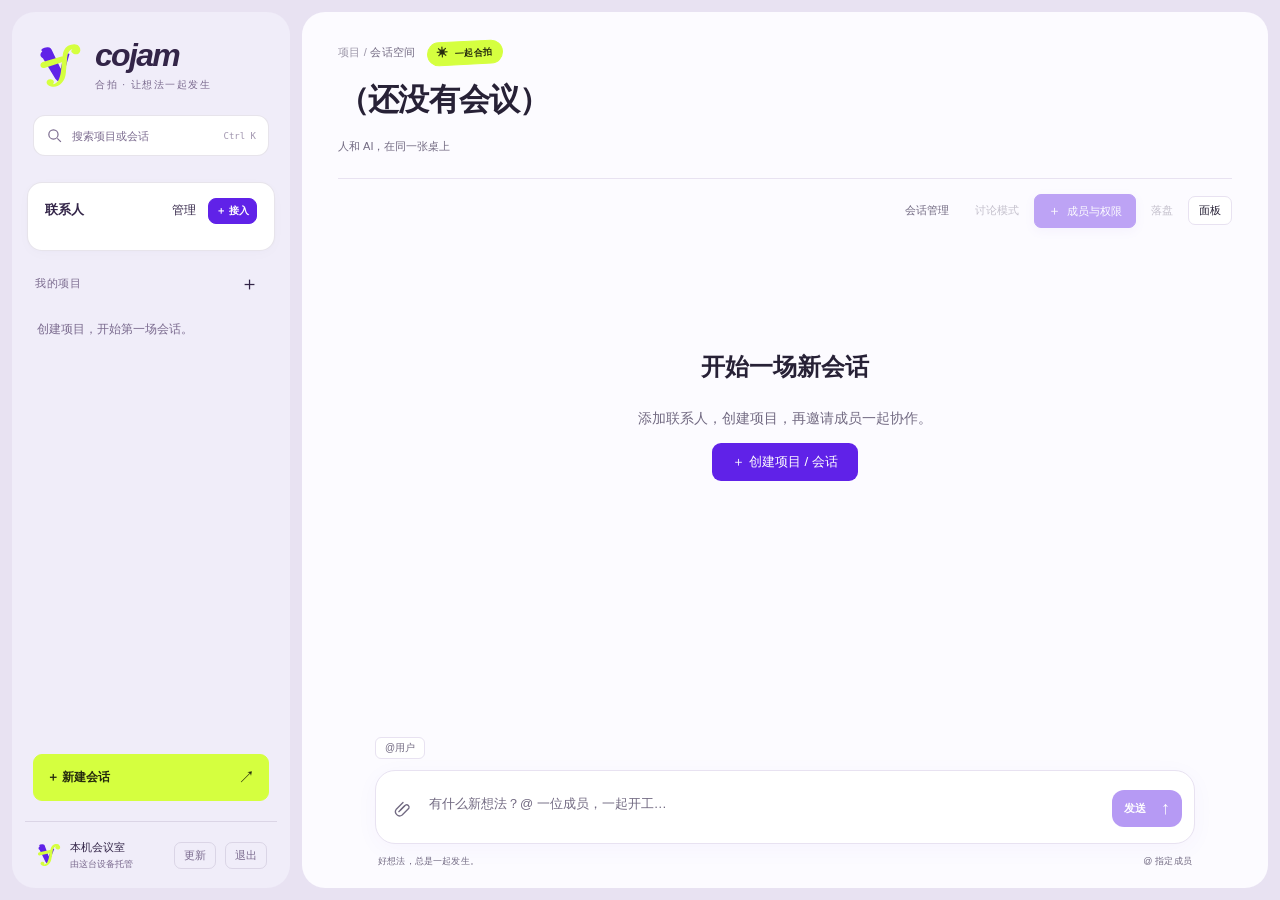
==== commit e0a14e64: "Unify connection settings and restore desktop message selection" ====
--- a/index.html
+++ b/index.html
@@ -293,7 +293,7 @@
 #cmenu.on{display:block;animation:pop .12s ease-out}
 #cmenu button{display:block;width:100%;text-align:left;border:0;background:transparent;color:inherit;padding:7px 12px;border-radius:7px;font-size:14px}
 #cmenu button:hover{background:var(--soft)}
-@media(hover:hover) and (pointer:fine){.who .rp{display:none}}
+
 
 /* 跳到我的发言：聊天区右下角两个圆按钮 */
 #jump{position:fixed;z-index:15;display:none;flex-direction:column;gap:6px}
@@ -472,7 +472,7 @@
 <body>
 <div id="navShade"></div>
 <nav id="rooms" aria-label="联系人和项目"><div class="brand"><img src="/static/logo.svg" width="42" height="42" alt=""><span class="brand-word">cojam<small>合拍 · 让想法一起发生</small></span><button id="navClose" aria-label="关闭导航">×</button></div><label class="nav-search" for="navSearch"><svg class="ui-icon" viewBox="0 0 24 24" fill="none" stroke="currentColor" stroke-width="1.7" aria-hidden="true"><circle cx="10.5" cy="10.5" r="6.5"/><path d="m16 16 5 5"/></svg><input id="navSearch" type="search" placeholder="搜索项目或会话" autocomplete="off"><kbd aria-hidden="true">⌘ K</kbd></label>
-<section class="contacts-section"><div class="rh">联系人 <span id="contactCount"></span><span class="rh-actions"><button id="agentSettingsBtn" title="修改 Agent 程序位置、模型与加入设置" aria-label="Agent 设置">设置</button><button id="contactsScan" title="扫描本机已安装的 Agent 并一键连接" aria-label="扫描本机 Agent">扫描</button><button id="connSettingsBtn" title="连接与心跳设置" aria-label="连接与心跳设置">心跳</button><button id="contactsAdd" aria-label="接入联系人">＋ 接入</button></span></div><ul id="contactList"></ul></section>
+<section class="contacts-section"><div class="rh">联系人 <span id="contactCount"></span><span class="rh-actions"><button id="agentSettingsBtn" title="修改 Agent 程序位置、模型与加入设置" aria-label="Agent 与连接管理">管理</button><button id="contactsAdd" aria-label="接入联系人">＋ 接入</button></span></div><ul id="contactList"></ul></section>
 <section class="projects-section"><div class="rh">我的项目<button id="projectAdd" aria-label="新建项目">＋</button></div><ul class="rl" id="roomList"></ul></section><button id="rNew" class="nav-new">＋ 新建会话<span aria-hidden="true">↗</span></button><div class="nav-foot"><img src="/static/logo.svg" width="26" height="26" alt=""><span>本机会议室<small>由这台设备托管</small></span><button type="button" id="updateApp" title="检查并下载更新">更新</button><button type="button" id="quitApp" title="停止本机合拍服务">退出</button></div></nav>
 <header>
   <button id="navToggle" aria-label="打开联系人和项目">☰</button>
@@ -669,14 +669,16 @@
   d.className='msg '+cls+(m.to_user?' touser':'')+(m.step!=null?' step':'');
   if(cls==='ai'){d.style.setProperty('--c',agentColor(m.speaker));d.dataset.l=agentLetter(m.speaker)}
   const tag=m.to_user?'<span class="tag">→ 用户</span>':'';
-  const who=cls==='sys'?'':'<div class="who"><span class="nm">'+esc((agentMeta(m.speaker)||{}).label||m.speaker)+'</span><span class="tm">'+esc(m.time)+'</span>'+tag+'<button type="button" class="rp" title="引用回复">↩ 引用</button></div>';
+  const who=cls==='sys'?'':'<div class="who"><span class="nm">'+esc((agentMeta(m.speaker)||{}).label||m.speaker)+'</span><span class="tm">'+esc(m.time)+'</span>'+tag+'<span class="message-actions"><button type="button" class="mc" title="复制消息文字">复制</button><button type="button" class="rp" title="选中文字可引用片段">引用</button></span></div>';
   const q=m.reply_to?'<div class="qt" data-to="'+m.reply_to.id+'">'+esc(m.reply_to.speaker)+'：'+(m.reply_to.part?'“'+esc(m.reply_to.text)+'”':esc(m.reply_to.text))+'</div>':'';
   d.dataset.id=m.id;msgById[m.id]=m;
   const md=cls==='ai';
   d.innerHTML=who+q+(m.text?'<div class="body'+(md?' md':'')+'">'+render(m.text,md)+'</div>':'')+attHtml(m.attachments)+(m.step!=null?'<button type="button" class="undo" data-step="'+m.step+'">撤回这一步</button>':'');
   feed.appendChild(d);
   const ub=d.querySelector('.undo');if(ub)ub.onclick=()=>undoStep(m.step);
-  const rb=d.querySelector('.rp');if(rb)rb.onclick=()=>{const sel=lastSel&&lastSel.id===m.id&&Date.now()-lastSel.t<15000?lastSel.text:'';setQuote(m,sel)};
+  d.querySelectorAll('.message-actions button').forEach(b=>b.onmousedown=e=>e.preventDefault());
+  const rb=d.querySelector('.rp');if(rb)rb.onclick=()=>{const selected=selIn();setQuote(m,selected&&selected.id===m.id?selected.text:'')};
+  const cb=d.querySelector('.mc');if(cb)cb.onclick=()=>copyMessageText(m.text||'');
   const qb=d.querySelector('.qt');if(qb)qb.onclick=()=>{const o=feed.querySelector('.msg[data-id="'+qb.dataset.to+'"]');if(o){o.scrollIntoView({block:'center',behavior:'smooth'});o.classList.add('flash');setTimeout(()=>o.classList.remove('flash'),1200)}};
 }
 // 状态行：谁在想、想了多久，下面是它这一轮最近说的一句中途的话（不进会议记录，点一下展开）
@@ -791,28 +793,61 @@
   if(!el)return null;
   return {id:+el.dataset.id,text};
 }
-let lastSel=null;
-document.addEventListener('selectionchange',()=>{const x=selIn();if(x)lastSel={...x,t:Date.now()}});
 const cmenu=document.getElementById('cmenu');
+cmenu.setAttribute('role','group');cmenu.setAttribute('aria-label','消息操作');
+const selectionTools=document.createElement('div');
+selectionTools.id='selectionTools';selectionTools.hidden=true;
+selectionTools.setAttribute('role','group');selectionTools.setAttribute('aria-label','选中文字操作');
+selectionTools.innerHTML='<button type="button" data-selection="copy">复制选中</button><button type="button" data-selection="quote">引用选中</button>';
+document.body.appendChild(selectionTools);
+const copyNotice=document.createElement('div');copyNotice.id='copyNotice';copyNotice.setAttribute('role','status');document.body.appendChild(copyNotice);
+let copyNoticeTimer;
+async function copyMessageText(text){
+  const ok=await copyText(text);
+  copyNotice.textContent=ok?'已复制':'复制失败，请选中文字后按 Ctrl/Cmd+C';
+  copyNotice.classList.add('on');clearTimeout(copyNoticeTimer);
+  copyNoticeTimer=setTimeout(()=>copyNotice.classList.remove('on'),2500);
+}
+function placeMessageTools(element,x,y){
+  const w=element.offsetWidth,h=element.offsetHeight;
+  element.style.left=Math.max(8,Math.min(x,innerWidth-w-8))+'px';
+  element.style.top=Math.max(8,Math.min(y,innerHeight-h-8))+'px';
+}
 function hideMenu(){cmenu.classList.remove('on')}
+function updateSelectionTools(){
+  const selected=selIn();
+  if(!selected||!msgById[selected.id]||cmenu.classList.contains('on')){selectionTools.hidden=true;return}
+  const rect=getSelection().getRangeAt(0).getBoundingClientRect(),bounds=feed.getBoundingClientRect();
+  if(rect.bottom<bounds.top||rect.top>bounds.bottom){selectionTools.hidden=true;return}
+  selectionTools.hidden=false;
+  placeMessageTools(selectionTools,rect.left,Math.max(bounds.top+8,rect.top-selectionTools.offsetHeight-8));
+}
+document.addEventListener('selectionchange',updateSelectionTools);
+selectionTools.onmousedown=e=>e.preventDefault();
+selectionTools.onclick=e=>{
+  const button=e.target.closest('[data-selection]'),selected=selIn();if(!button||!selected)return;
+  if(button.dataset.selection==='copy')copyMessageText(selected.text);
+  else {setQuote(msgById[selected.id],selected.text);getSelection().removeAllRanges();selectionTools.hidden=true;}
+};
 feed.addEventListener('contextmenu',e=>{
   const el=e.target.closest('.msg[data-id]');if(!el)return;
-  const m=msgById[+el.dataset.id];if(!m||!(m.speaker==='你'||isAgent(m.speaker)))return;
+  const m=msgById[+el.dataset.id];if(!m)return;
   const x=selIn(),part=x&&x.id===m.id?x.text:'';
-  e.preventDefault();
+  e.preventDefault();selectionTools.hidden=true;
   const items=[];
-  if(part){items.push(['引用这段回复',()=>setQuote(m,part)]);items.push(['复制',()=>navigator.clipboard&&navigator.clipboard.writeText(part).catch(()=>{})])}
-  items.push(['引用整条回复',()=>setQuote(m)]);
+  if(part){items.push(['复制选中文字',()=>copyMessageText(part)]);items.push(['引用选中片段',()=>setQuote(m,part)])}
+  items.push(['复制整条消息',()=>copyMessageText(m.text||'')]);
+  if(m.speaker==='你'||isAgent(m.speaker))items.push(['引用整条消息',()=>setQuote(m)]);
   cmenu.innerHTML='';
   items.forEach(([t,f])=>{const b=document.createElement('button');b.type='button';b.textContent=t;b.onclick=()=>{hideMenu();f()};cmenu.appendChild(b)});
-  cmenu.classList.add('on');
-  const w=cmenu.offsetWidth,h=cmenu.offsetHeight;
-  cmenu.style.left=Math.max(4,Math.min(e.clientX,innerWidth-w-4))+'px';
-  cmenu.style.top=Math.max(4,Math.min(e.clientY,innerHeight-h-4))+'px';
+  cmenu.classList.add('on');placeMessageTools(cmenu,e.clientX,e.clientY);
+  if(e.button===0)cmenu.querySelector('button').focus();
 });
+cmenu.onmousedown=e=>e.preventDefault();
 document.addEventListener('mousedown',e=>{if(!cmenu.contains(e.target))hideMenu()});
-document.addEventListener('keydown',e=>{if(e.key==='Escape')hideMenu()});
-feed.addEventListener('scroll',hideMenu);
+document.addEventListener('keydown',e=>{if(e.key==='Escape'){hideMenu();selectionTools.hidden=true;}});
+feed.addEventListener('scroll',()=>{hideMenu();updateSelectionTools()});
+addEventListener('resize',()=>{hideMenu();updateSelectionTools()});
 fileEl.onchange=async()=>{const fs=[...fileEl.files];fileEl.value='';for(const f of fs)await upload(f)};
 async function send(){
   const text=ta.value.trim();
@@ -1022,10 +1057,19 @@
     el.onclick=()=>{hideModal();bar.classList.remove('show');switchRoom(el.dataset.id)};
   });
 }
-function fallbackCopy(t){const x=document.createElement('textarea');x.value=t;document.body.appendChild(x);x.select();try{document.execCommand('copy')}catch(e){}x.remove()}
-function copyText(t){
-  if(navigator.clipboard&&window.isSecureContext)return navigator.clipboard.writeText(t).catch(()=>fallbackCopy(t));
-  fallbackCopy(t);
+function fallbackCopy(t){
+  const active=document.activeElement,selection=getSelection();
+  const ranges=selection?Array.from({length:selection.rangeCount},(_,i)=>selection.getRangeAt(i).cloneRange()):[];
+  const x=document.createElement('textarea');x.value=t;x.setAttribute('aria-label','复制消息');
+  x.style.cssText='position:fixed;top:0;left:-9999px';document.body.appendChild(x);x.select();
+  let ok=false;try{ok=document.execCommand('copy')}catch(e){}finally{
+    x.remove();if(active&&active.focus)active.focus({preventScroll:true});
+    if(selection){selection.removeAllRanges();ranges.forEach(r=>selection.addRange(r))}
+  }return ok;
+}
+async function copyText(t){
+  if(navigator.clipboard&&window.isSecureContext){try{await navigator.clipboard.writeText(t);return true}catch(e){}}
+  return fallbackCopy(t);
 }
 function openAi(a){
   const x=S&&S.ais&&S.ais[a];if(!x)return;
@@ -1356,6 +1400,7 @@
   e.preventDefault();switchRoom(a.dataset.id);
 });
 function resetRoomView(){
+  hideMenu();selectionTools.hidden=true;
   since=0;curMeeting=undefined;S=null;feed.innerHTML='';
   for(const k in msgById)delete msgById[k];
   pend=[];drawPend();setQuote(null);lastRun={running:[],queued:0};
@@ -1454,7 +1499,7 @@
 
 setInterval(()=>{if(RID)poll()},1500);
 setInterval(pollRooms,3000);
-refreshContacts().then(()=>{if(typeof checkStartupDiscovery==='function')checkStartupDiscovery()}).catch(e=>console.error(e));
+refreshContacts().catch(e=>console.error(e));
 setInterval(()=>refreshContacts(undefined,true).catch(()=>{}),10000);
 if(RID)switchRoom(RID,true);else pickRoom();
 </script>
--- a/static/studio.css
+++ b/static/studio.css
@@ -143,34 +143,6 @@
 .connection-choice b{font-size:14px;letter-spacing:-.1px;font-weight:600}.connection-choice small{font-size:11px;line-height:1.8;color:var(--mut);margin-top:6px;font-weight:400}
 .connection-symbol{width:35px;height:35px;border:1px solid var(--line);border-radius:9px;background:var(--soft);color:var(--btn);font-size:20px}.connection-symbol .ui-icon{width:19px;height:19px}
 .connection-evidence{background:var(--bar);border:1px solid var(--line);border-radius:10px;font-size:12px;padding:15px;margin:22px 0 12px;line-height:1.7}.connection-evidence p{font-size:11px}
-/* 扫描式接入（?scan=2）：分组列表 + 常驻日志 */
-.scan-progress{margin:4px 0 10px}.scan-bar{height:6px;border-radius:4px;background:var(--bar);overflow:hidden;margin-bottom:7px}
-.scan-bar i{display:block;height:100%;background:var(--btn);border-radius:4px;transition:width .3s}
-.scan-progress small{font-size:11px;color:var(--mut)}
-.scan-group-title{font-size:11px;color:var(--mut);margin:20px 0 8px;font-weight:600}
-.scan-group{display:grid;gap:8px}
-.scan-row{display:flex;align-items:center;gap:12px;padding:12px 14px;border:1px solid var(--line);border-radius:11px;background:var(--bar)}
-.scan-info{display:grid;gap:3px;min-width:0;flex:1}.scan-info b{font-size:13px}
-.scan-info small{font-size:10px;color:var(--mut);line-height:1.6}
-.scan-info .scan-path{overflow:hidden;text-overflow:ellipsis;white-space:nowrap}
-.scan-info .scan-note{color:var(--danger)}.scan-info .scan-badge{color:var(--btn)}
-.scan-acts{flex:none}.scan-acts button{white-space:nowrap}
-.scan-log{margin-top:18px;border-top:1px solid var(--line);padding-top:10px}.scan-log small{font-size:10px;color:var(--mut)}
-.scan-log ul{list-style:none;margin:6px 0 0;padding:0;max-height:132px;overflow:auto;display:grid;gap:2px}
-.scan-log li{font-size:10px;color:var(--mut);line-height:1.7}
-.scan-footer{margin-top:14px}
-.scan-connect{display:grid;gap:12px}.scan-connect .btns{margin-top:8px}
-.scan-connect p[role=alert]{margin:0;color:var(--danger);font-size:12px}
-.scan-connect .connection-identity{border-radius:9px;padding:11px 12px;display:grid;gap:2px;font-size:13px}
-.scan-connect .connection-identity small{font-size:10px;color:var(--mut)}
-/* 首次使用引导：首页大按钮直接开扫 */
-.workspace-empty .empty-acts{display:flex;gap:10px;justify-content:center;margin-top:8px;flex-wrap:wrap}
-.workspace-empty button{padding:10px 18px;border-radius:9px;font-size:13px}
-.workspace-empty button.pri{background:var(--btn);border-color:var(--btn);color:var(--btn-fg)}
-/* 接入第一屏：本机 AI 是主推入口 */
-.connection-choices-first .connection-choice.primary{border-color:var(--btn)!important;background:color-mix(in srgb,var(--btn) 5%,var(--bar))!important;grid-column:1/-1;min-height:0;padding:16px 20px!important}
-.connection-choices-first .connection-choice.primary b{font-size:15px}
-.connection-choices-first .connection-choice.primary small{color:var(--fg)}
 .connection-identity{background:var(--bar)}#connError{background:color-mix(in srgb,var(--danger) 6%,var(--bg));padding:10px 12px;border-radius:7px;font-size:12px;line-height:1.8}
 .contact-pick{font-size:13px}.perm-grid{font-size:11px;gap:12px}.member-row{padding:13px 0}.contact-manage small{font-size:11px}
 @media(min-width:850px){
@@ -210,3 +182,19 @@
 #quitApp{margin-left:auto;background:transparent;border:1px solid var(--line);color:var(--mut);border-radius:7px;padding:5px 9px;font:11px var(--font)}#quitApp:hover{background:var(--hover);color:var(--fg)}
 #updateApp{margin-left:auto;background:transparent;border:1px solid var(--line);color:var(--mut);border-radius:7px;padding:5px 9px;font:11px var(--font)}#updateApp:hover{background:var(--hover);color:var(--fg)}#updateApp.has-update{color:var(--fg);border-color:var(--lime)}#quitApp{margin-left:0}
 .closed-screen{position:fixed;inset:0;display:flex;flex-direction:column;align-items:center;justify-content:center;background:var(--bg);color:var(--fg);text-align:center;padding:24px}.closed-screen h1{font-size:23px;margin:18px 0 4px}.closed-screen p{font-size:13px;color:var(--mut)}.closed-screen button{border:0;background:var(--btn);color:var(--btn-fg);border-radius:10px;padding:10px 18px;font:inherit}
+
+/* Reading and message actions share the same behavior in browser and desktop. */
+.msg .body,.msg .qt,.msg pre,.msg code{-webkit-user-select:text;user-select:text;cursor:text}
+.msg ::selection{background:color-mix(in srgb,var(--btn) 25%,var(--bar));color:var(--fg)}
+.message-actions{display:inline-flex;gap:4px;margin-left:auto;flex:none;-webkit-user-select:none;user-select:none}
+.msg .who .message-actions button{display:inline-flex;align-items:center;justify-content:center;border:0;border-radius:6px;background:transparent;color:inherit;font:inherit;font-size:11px;min-height:28px;padding:3px 7px;margin:0;cursor:pointer;opacity:.8}
+.msg .who .message-actions button:hover,.msg .who .message-actions button:focus-visible{opacity:1;background:var(--soft);color:var(--btn)}
+.msg.me .who .message-actions button:hover,.msg.me .who .message-actions button:focus-visible{background:#ffffff24;color:#fff}
+#selectionTools{position:fixed;z-index:65;display:flex;gap:4px;padding:5px;background:var(--bar);color:var(--fg);border:1px solid var(--line);border-radius:10px;box-shadow:var(--shadow-lg)}
+#selectionTools[hidden]{display:none}#selectionTools button{border:0;border-radius:6px;padding:7px 10px;background:transparent;color:inherit;font-size:12px;cursor:pointer}
+#selectionTools button:hover{background:var(--soft);color:var(--btn)}
+#copyNotice{position:fixed;left:50%;bottom:110px;transform:translateX(-50%);z-index:90;max-width:calc(100vw - 32px);padding:10px 16px;border-radius:10px;background:var(--fg);color:var(--bg);box-shadow:var(--shadow);font-size:13px;pointer-events:none;opacity:0;transition:opacity .15s}
+#copyNotice.on{opacity:1}.agent-manager-tools{display:flex;flex-wrap:wrap;gap:8px;padding:12px 0 18px;border-bottom:1px solid var(--line)}
+#agentManager h4{margin:20px 0 4px;font-size:13px}#agentManager .agent-room-row{padding:14px 0}#agentManager .agent-room-row>span{flex:1}
+#rooms .contacts-section .rh{flex-wrap:nowrap;gap:4px;font-size:13px;letter-spacing:0}#rooms .rh-actions{flex-wrap:nowrap}
+@media(max-width:540px){.message-actions{gap:0}.msg .who{gap:6px;flex-wrap:wrap}.msg .who .message-actions button{min-height:32px;padding:4px 7px}.agent-manager-tools button{flex:1;white-space:nowrap}}
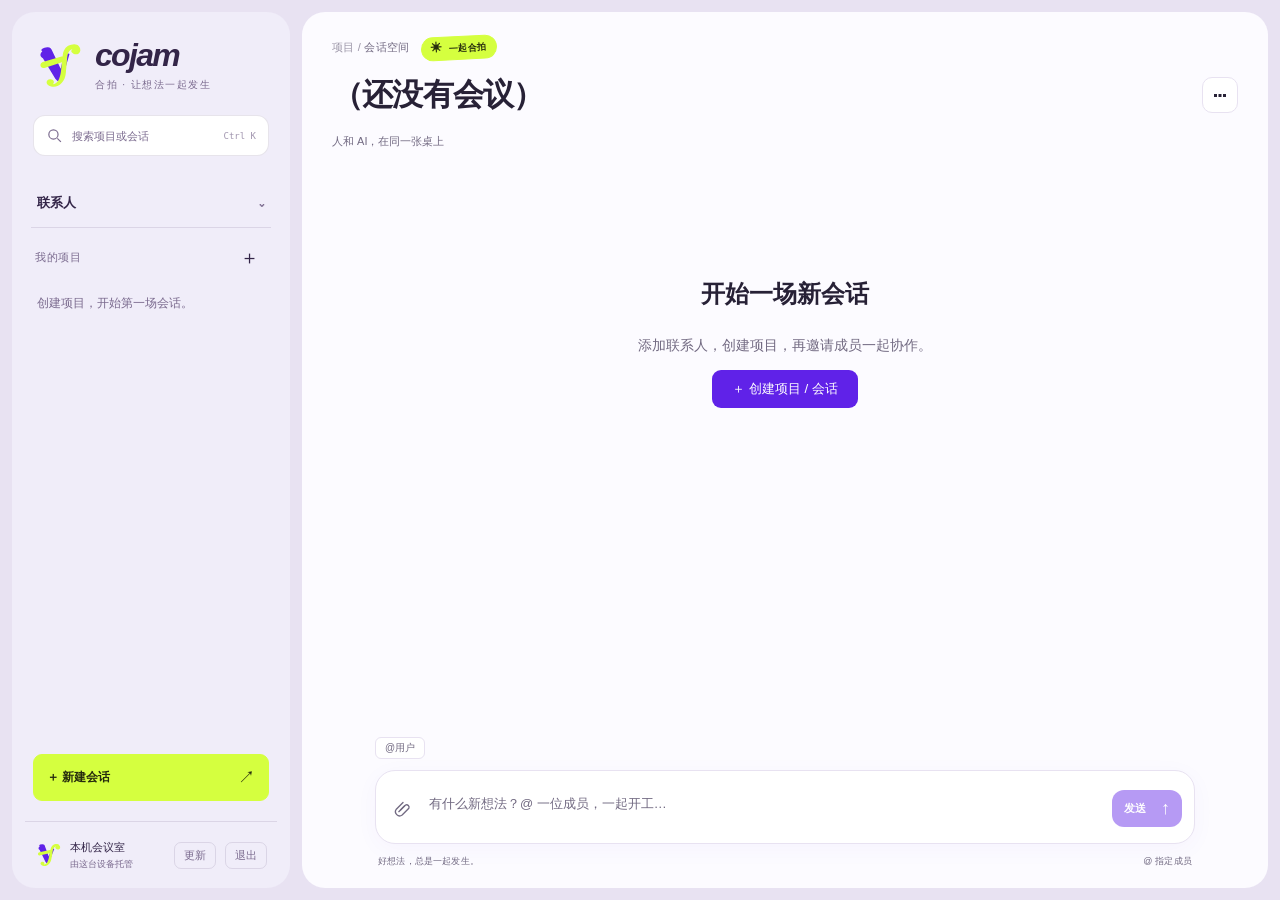
==== commit 20195183: "Compact navigation and restore meeting details toolbar" ====
--- a/index.html
+++ b/index.html
@@ -472,23 +472,23 @@
 <body>
 <div id="navShade"></div>
 <nav id="rooms" aria-label="联系人和项目"><div class="brand"><img src="/static/logo.svg" width="42" height="42" alt=""><span class="brand-word">cojam<small>合拍 · 让想法一起发生</small></span><button id="navClose" aria-label="关闭导航">×</button></div><label class="nav-search" for="navSearch"><svg class="ui-icon" viewBox="0 0 24 24" fill="none" stroke="currentColor" stroke-width="1.7" aria-hidden="true"><circle cx="10.5" cy="10.5" r="6.5"/><path d="m16 16 5 5"/></svg><input id="navSearch" type="search" placeholder="搜索项目或会话" autocomplete="off"><kbd aria-hidden="true">⌘ K</kbd></label>
-<section class="contacts-section"><div class="rh">联系人 <span id="contactCount"></span><span class="rh-actions"><button id="agentSettingsBtn" title="修改 Agent 程序位置、模型与加入设置" aria-label="Agent 与连接管理">管理</button><button id="contactsAdd" aria-label="接入联系人">＋ 接入</button></span></div><ul id="contactList"></ul></section>
+<details class="contacts-section" id="contactsSection"><summary>联系人 <span id="contactCount"></span><span class="contacts-chevron" aria-hidden="true">⌄</span></summary><div class="rh"><span class="rh-actions"><button id="agentSettingsBtn" title="修改 Agent 程序位置、模型与加入设置" aria-label="Agent 与连接管理">管理</button><button id="contactsAdd" aria-label="接入联系人">＋ 接入</button></span></div><ul id="contactList"></ul></details>
 <section class="projects-section"><div class="rh">我的项目<button id="projectAdd" aria-label="新建项目">＋</button></div><ul class="rl" id="roomList"></ul></section><button id="rNew" class="nav-new">＋ 新建会话<span aria-hidden="true">↗</span></button><div class="nav-foot"><img src="/static/logo.svg" width="26" height="26" alt=""><span>本机会议室<small>由这台设备托管</small></span><button type="button" id="updateApp" title="检查并下载更新">更新</button><button type="button" id="quitApp" title="停止本机合拍服务">退出</button></div></nav>
 <header>
   <button id="navToggle" aria-label="打开联系人和项目">☰</button>
   <div class="room-heading"><div class="room-overline"><div id="roomContext">会话空间</div><span class="room-type"><span aria-hidden="true">✳</span> 一起合拍</span></div><div id="title">会议室</div><div class="room-detail"><div id="roomMemberFaces" aria-hidden="true"></div><div id="roomSummary">人和 AI，在同一张桌上</div></div></div><div id="wd"></div><span id="modeTag">干活模式</span>
-  <button type="button" id="menu" aria-label="菜单">&#9776;</button>
-  <div id="bar">
-    <button type="button" id="bList">会话管理</button><button type="button" id="bNew">新会话</button><button type="button" id="bMode">讨论模式</button><button type="button" id="bAgents">成员与权限</button><button type="button" id="bWrap">落盘</button><button type="button" id="bSide">面板</button>
-    <div id="caps"></div>
+  <button type="button" id="menu" aria-label="会议工具与设置" aria-controls="bar" aria-expanded="false" aria-haspopup="dialog">⋯</button>
+  <div id="bar" role="dialog" aria-label="会议工具与设置"><div class="meeting-tools-heading">会议工具</div>
+    <button type="button" id="bList">会话管理</button><button type="button" id="bNew">新会话</button><button type="button" id="bMode">讨论模式</button><button type="button" id="bAgents">成员与权限</button><button type="button" id="bWrap" title="整理会议记录并保存到项目">整理并落盘</button><button type="button" id="bSide" aria-controls="side" aria-expanded="false">会议详情与看板</button>
+    <div class="meeting-tools-label">参会成员 · 模型与思考强度</div><div id="caps"></div>
   </div>
   <div class="session-brief" id="sessionBrief" hidden><span class="brief-marker" aria-hidden="true">↗</span><div><span class="brief-label">这次的共同目标</span><p id="sessionBriefText"></p></div></div>
 </header>
 <div id="modal"><div id="mbox" role="dialog" aria-modal="true" aria-label="会话设置" tabindex="-1"></div></div>
 <div id="cmenu"></div>
 <div id="sideBg"></div>
-<aside id="side" aria-label="这场会议的面板">
-  <div class="sh">这场会议<button type="button" id="sideX" aria-label="关闭面板">&times;</button></div>
+<aside id="side" role="dialog" aria-modal="true" aria-label="会议详情与看板" tabindex="-1" inert>
+  <div class="sh">会议详情与看板<button type="button" id="sideX" aria-label="关闭会议详情">&times;</button></div>
   <section class="card" data-k="goal"><h4><span class="ct">目标</span><button type="button" id="annBtn">编辑</button></h4>
     <div class="cb" id="ann"><div class="top"><div id="annText">（还没写这场会议的目标）</div><button type="button" id="boardBtn" hidden>看板</button></div>
       <div id="annEdit"><textarea id="annTa" placeholder="这场会议要做成什么…（两个 AI 每次被叫时都会看到最新的）"></textarea>
@@ -909,7 +909,58 @@
 // 会议状态 / 顶部按钮
 const bar=document.getElementById('bar'),titleEl=document.getElementById('title');
 const modal=document.getElementById('modal'),mbox=document.getElementById('mbox');
-document.getElementById('menu').onclick=()=>bar.classList.toggle('show');
+const meetingToolsButton=document.getElementById('menu');
+function closeMeetingTools(restoreFocus=false){
+  bar.classList.remove('show');meetingToolsButton.setAttribute('aria-expanded','false');
+  if(restoreFocus)meetingToolsButton.focus();
+}
+function placeMeetingTools(){
+  const r=meetingToolsButton.getBoundingClientRect();
+  bar.style.top=Math.min(r.bottom+8,innerHeight-80)+'px';
+  bar.style.right=Math.max(12,innerWidth-r.right)+'px';
+  bar.style.maxHeight=Math.max(60,innerHeight-r.bottom-24)+'px';
+}
+meetingToolsButton.onclick=()=>{
+  if(bar.classList.contains('show'))return closeMeetingTools(true);
+  document.body.classList.remove('nav-open');bar.classList.add('show');
+  meetingToolsButton.setAttribute('aria-expanded','true');placeMeetingTools();
+  const first=bar.querySelector('button:not(:disabled)');if(first)first.focus();
+};
+bar.addEventListener('click',e=>{if(e.target.closest('button')&&!e.target.closest('button').disabled)closeMeetingTools()});
+document.addEventListener('pointerdown',e=>{if(!bar.contains(e.target)&&!meetingToolsButton.contains(e.target))closeMeetingTools()});
+addEventListener('resize',()=>{if(bar.classList.contains('show'))placeMeetingTools()});
+const meetingSide=document.getElementById('side'),meetingSideBg=document.getElementById('sideBg');
+let sideReturnFocus=null;
+function setMeetingSide(open){
+  if(open){sideReturnFocus=document.activeElement;closeMeetingTools();document.body.classList.remove('nav-open')}
+  meetingSide.classList.toggle('on',open);meetingSideBg.classList.toggle('on',open);
+  meetingSide.inert=!open;document.getElementById('bSide').setAttribute('aria-expanded',String(open));
+  if(open){drawMeetingDetails();document.getElementById('sideX').focus();}
+  else if(sideReturnFocus){meetingToolsButton.focus();sideReturnFocus=null;}
+}
+document.getElementById('bSide').onclick=()=>setMeetingSide(true);
+document.getElementById('sideX').onclick=()=>setMeetingSide(false);
+meetingSideBg.onclick=()=>setMeetingSide(false);
+meetingSide.querySelectorAll('.card').forEach(card=>{
+  const heading=card.querySelector('h4'),button=document.createElement('button');
+  const label=heading.querySelector('.ct').textContent;
+  button.type='button';button.className='card-fold';button.textContent='⌄';button.setAttribute('aria-label','收起'+label);button.setAttribute('aria-expanded','true');
+  button.onclick=()=>{const closed=card.classList.toggle('shut');button.setAttribute('aria-expanded',String(!closed));button.setAttribute('aria-label',(closed?'展开':'收起')+label)};
+  heading.appendChild(button);
+});
+meetingSide.addEventListener('click',e=>{const button=e.target.closest('[data-detail-agent]');if(button){const id=button.dataset.detailAgent;setMeetingSide(false);openAi(id)}});
+document.addEventListener('keydown',e=>{
+  if(e.key==='Escape'){
+    if(meetingSide.classList.contains('on')){e.preventDefault();setMeetingSide(false)}
+    else if(bar.classList.contains('show')){e.preventDefault();closeMeetingTools(true)}
+  }
+  if(e.key==='Tab'&&meetingSide.classList.contains('on')&&!modal.classList.contains('show')){
+    const buttons=[...meetingSide.querySelectorAll('button,input,textarea,select,a[href]')].filter(el=>!el.disabled&&el.getClientRects().length);
+    const first=buttons[0],last=buttons[buttons.length-1];
+    if(e.shiftKey&&document.activeElement===first){e.preventDefault();last.focus()}
+    else if(!e.shiftKey&&document.activeElement===last){e.preventDefault();first.focus()}
+  }
+});
 function fmtK(n){return n>=1e6?(n/1e6).toFixed(n%1e6?1:0)+'M':Math.round(n/1000)+'k'}
 function ctxHtml(x){
   const c=x&&x.ctx;if(!c||!c.used)return '';
@@ -995,6 +1046,21 @@
   drawBoard();
   drawStops();
   drawClaims();
+  drawMeetingDetails();
+}
+function drawMeetingDetails(){
+  const state=S||{},ais=Object.entries(state.ais||{}),empty=text=>'<p class="hint">'+esc(text)+'</p>';
+  const label=id=>(agentMeta(id)||{}).label||id;
+  const put=(id,html)=>{const el=document.getElementById(id);if(el.innerHTML!==html)el.innerHTML=html};
+  const git=state.git;
+  put('envBox',state.workdir?'<p class="detail-path">'+esc(state.workdir)+'</p><p class="hint">'+(git?'分支 '+esc(git.branch)+' · '+esc(git.changed)+' 处未提交改动'+(git.track?' · '+esc(git.track):''):'此工作目录未提供 Git 状态')+'</p>':empty('尚未选择会议工作目录。'));
+  put('ctxBox',ais.map(([id,x])=>'<div class="detail-agent"><b>'+esc(label(id))+'</b><p class="hint">'+esc(ctxTitle(x))+'</p><button data-detail-agent="'+esc(id)+'">模型、effort 与上下文</button></div>').join('')||empty('邀请 Agent 后可查看其上下文状态。'));
+  put('toolBox',ais.map(([id,x])=>'<div class="detail-agent"><b>'+esc(label(id))+'</b><p class="hint">'+esc(x.tools||'暂未提供工具信息')+'</p><button data-detail-agent="'+esc(id)+'">查看 Agent 设置</button></div>').join('')||empty('当前会议还没有 Agent。'));
+  const steps=(state.steps||[]).filter(step=>!step.undone&&step.files&&step.files.length);
+  const files=steps.slice(-8).reverse().map(step=>'<div class="detail-agent"><b>'+esc(label(step.ai))+' · 第 '+esc(step.seq)+' 步</b>'+step.files.map(file=>'<p class="detail-path">'+esc(file.st)+' · '+esc(file.path)+'</p>').join('')+'</div>').join('');
+  put('outBox',files||empty('暂无已记录的文件改动；共享附件请在消息中查看。'));
+  document.getElementById('outN').textContent=steps.length?steps.length+' 步':'';
+  document.getElementById('claimN').textContent=(state.claims||[]).length||'';
 }
 function syncUndo(){
   const done=new Set((S&&S.steps_undone)||[]);
@@ -1015,7 +1081,7 @@
   if(to==='work'&&!confirm('切到干活模式？\n\nclaude 和 codex 拿到完整权限，跟你平时在桌面版里用一样：改文件、跑命令、联网、用 git。只有 MCP 工具不加载（为了回得快）。\n它们用编辑工具改的文件每一步都记下来，可以一键撤回；用命令写的文件、删掉的文件、git 操作撤不回。'))return;
   const [ok,j]=await post(api('mode'),{mode:to});
   if(!ok)alert(j.error||'失败');
-  bar.classList.remove('show');await loadState();poll();
+  closeMeetingTools();await loadState();poll();
 }
 async function loadState(){
   if(!RID)return;const rid=RID;
@@ -1054,7 +1120,7 @@
     el.querySelector('.db').onclick=async e=>{e.stopPropagation();
       if(!confirm('把「'+el.querySelector('.tt').textContent+'」移到回收站？（可以恢复）\n\n清空回收站时，这场会议里 claude、codex 各自的会话也会一起删掉。'))return;
       if(await act('/api/rooms/delete',{id:el.dataset.id})){pollRooms();openList(true)}};
-    el.onclick=()=>{hideModal();bar.classList.remove('show');switchRoom(el.dataset.id)};
+    el.onclick=()=>{hideModal();closeMeetingTools();switchRoom(el.dataset.id)};
   });
 }
 function fallbackCopy(t){
@@ -1133,7 +1199,7 @@
 }
 document.getElementById('bWrap').onclick=async()=>{
   if(!confirm('落盘？\n\nclaude 会把这场会议定下的结论写进工作文件夹里的文档（文件夹里有 wrapup 技能就照它做），然后 git 提交并推送。\n这一轮它有完整权限，不管现在是讨论还是干活模式。'))return;
-  const [ok,j]=await post(api('wrapup'));if(!ok)alert(j.error||'失败');bar.classList.remove('show');poll();
+  const [ok,j]=await post(api('wrapup'));if(!ok)alert(j.error||'失败');closeMeetingTools();poll();
 };
 document.getElementById('bAgents').onclick=openAgents;
 document.getElementById('send').onclick=send;
@@ -1400,7 +1466,7 @@
   e.preventDefault();switchRoom(a.dataset.id);
 });
 function resetRoomView(){
-  hideMenu();selectionTools.hidden=true;
+  hideMenu();selectionTools.hidden=true;closeMeetingTools();setMeetingSide(false);
   since=0;curMeeting=undefined;S=null;feed.innerHTML='';
   for(const k in msgById)delete msgById[k];
   pend=[];drawPend();setQuote(null);lastRun={running:[],queued:0};
--- a/static/studio.css
+++ b/static/studio.css
@@ -198,3 +198,30 @@
 #agentManager h4{margin:20px 0 4px;font-size:13px}#agentManager .agent-room-row{padding:14px 0}#agentManager .agent-room-row>span{flex:1}
 #rooms .contacts-section .rh{flex-wrap:nowrap;gap:4px;font-size:13px;letter-spacing:0}#rooms .rh-actions{flex-wrap:nowrap}
 @media(max-width:540px){.message-actions{gap:0}.msg .who{gap:6px;flex-wrap:wrap}.msg .who .message-actions button{min-height:32px;padding:4px 7px}.agent-manager-tools button{flex:1;white-space:nowrap}}
+
+/* Projects stay primary; contacts and meeting tools open on demand. */
+#rooms .contacts-section{padding:0;margin:0 6px 16px;border:0;border-bottom:1px solid var(--line);border-radius:0;background:transparent;box-shadow:none}
+.contacts-section>summary{display:flex;align-items:center;gap:6px;list-style:none;cursor:pointer;padding:11px 6px 13px;font-size:13px;font-weight:600;color:var(--fg);user-select:none}
+.contacts-section>summary::-webkit-details-marker{display:none}.contacts-chevron{margin-left:auto;color:var(--mut)}.contacts-section[open] .contacts-chevron{transform:rotate(180deg)}
+#rooms .contacts-section .rh{padding:0 4px 7px}.contacts-section .rh-actions{width:100%;justify-content:flex-end}
+#contactList{max-height:170px;margin-bottom:10px}#contactList button{padding:5px 6px;gap:8px;font-size:12px}
+#contactList .avatar{width:25px;height:25px;border-radius:8px;font-size:10px}#contactList small{display:none}
+#contactList button>span:last-child{white-space:nowrap}#rooms .projects-section{min-height:120px;flex:1}
+header{position:relative}#menu{display:flex!important;align-items:center;justify-content:center;width:36px;height:36px;min-height:36px;flex:none;font-size:24px;line-height:1;padding:0;margin:0;border:1px solid var(--line);border-radius:10px;background:var(--bar);color:var(--fg)}
+#menu[aria-expanded=true]{background:var(--soft);border-color:var(--btn)}
+#bar{display:none!important;position:fixed!important;left:auto!important;width:min(320px,calc(100vw - 24px))!important;bottom:auto;z-index:65;overflow-y:auto;padding:10px!important;gap:4px!important;background:var(--bar)!important;border:1px solid var(--line)!important;border-radius:14px;box-shadow:var(--shadow-lg);grid-area:auto;box-sizing:border-box}
+#bar.show{display:flex!important;flex-direction:column;align-items:stretch}
+#bar .meeting-tools-heading{padding:8px 10px;font-size:13px;font-weight:700;color:var(--fg)}
+#bar>button,#bar #bSide{display:block!important;width:100%;text-align:left;margin:0;min-height:39px;padding:10px 12px!important;font-size:13px!important;border:0!important;border-radius:8px;background:transparent!important;color:var(--fg)!important;box-shadow:none}
+#bar>button:hover:not(:disabled),#bar>button:focus-visible{background:var(--soft)!important}#bar #bAgents::before{content:none}
+#bar .meeting-tools-label{margin-top:7px;padding:12px 10px 6px;border-top:1px solid var(--line);font-size:11px;color:var(--mut)}
+#bar #caps{display:flex;flex-direction:column;gap:4px;max-width:100%}#bar #caps:empty::after{content:'还没有受邀成员';padding:6px 10px;color:var(--mut);font-size:12px}
+#bar #caps .cap{display:block;order:initial;text-align:left;white-space:normal;overflow-wrap:anywhere;min-height:39px;padding:9px 12px!important;border:1px solid var(--line);border-radius:8px;font-size:12px;margin:0!important;background:var(--bg)}
+#bar #caps .cap .cm,#bar #caps .cap .cs{display:block;padding:3px 0 0;font-size:11px}#bar #caps .cap .cm::before,#bar #caps .cap .cs::before{content:none}
+#side{position:fixed!important;grid-area:auto;top:0;right:0;bottom:0;width:min(400px,100vw);z-index:71!important;transform:translateX(105%);padding:18px 16px;border-radius:0;box-sizing:border-box}#side.on{transform:none}
+#sideBg.on{display:block!important;z-index:70}#sideX{display:block!important;min-width:32px;min-height:32px}
+@media(min-width:850px){header{grid-template-columns:minmax(0,1fr) auto auto;gap:14px;padding:24px 30px 20px}.room-heading{grid-column:1;grid-row:1}#modeTag{grid-column:2;grid-row:1}#menu{grid-column:3;grid-row:1}.session-brief{grid-column:1/-1}}
+@media(max-width:849px){#rooms .brand{padding:4px 8px 18px}#rooms .brand img{width:38px;height:38px}.brand-word{font-size:27px}.brand small{font-size:9px;margin-top:4px}.nav-search{margin-bottom:12px;padding:9px 10px}#rooms .projects-section{min-height:120px}#rooms .nav-new{margin-bottom:12px}.nav-foot{padding-top:12px}#menu{margin-top:18px}#title{font-size:21px!important}}
+
+#modal{z-index:80}.card h4{cursor:default}.card h4::after{display:none}.card h4 .ct{flex:1}.card h4 .card-fold{margin-left:2px!important;min-width:28px;min-height:28px;padding:0 5px}.card.shut .card-fold{transform:rotate(-90deg)}
+.detail-path{overflow-wrap:anywhere;font:12px/1.7 var(--mono);margin:7px 0}.detail-agent{padding:10px 0;border-bottom:1px solid var(--line);font-size:12px}.detail-agent:last-child{border:0}.detail-agent .hint{margin:6px 0;overflow-wrap:anywhere}
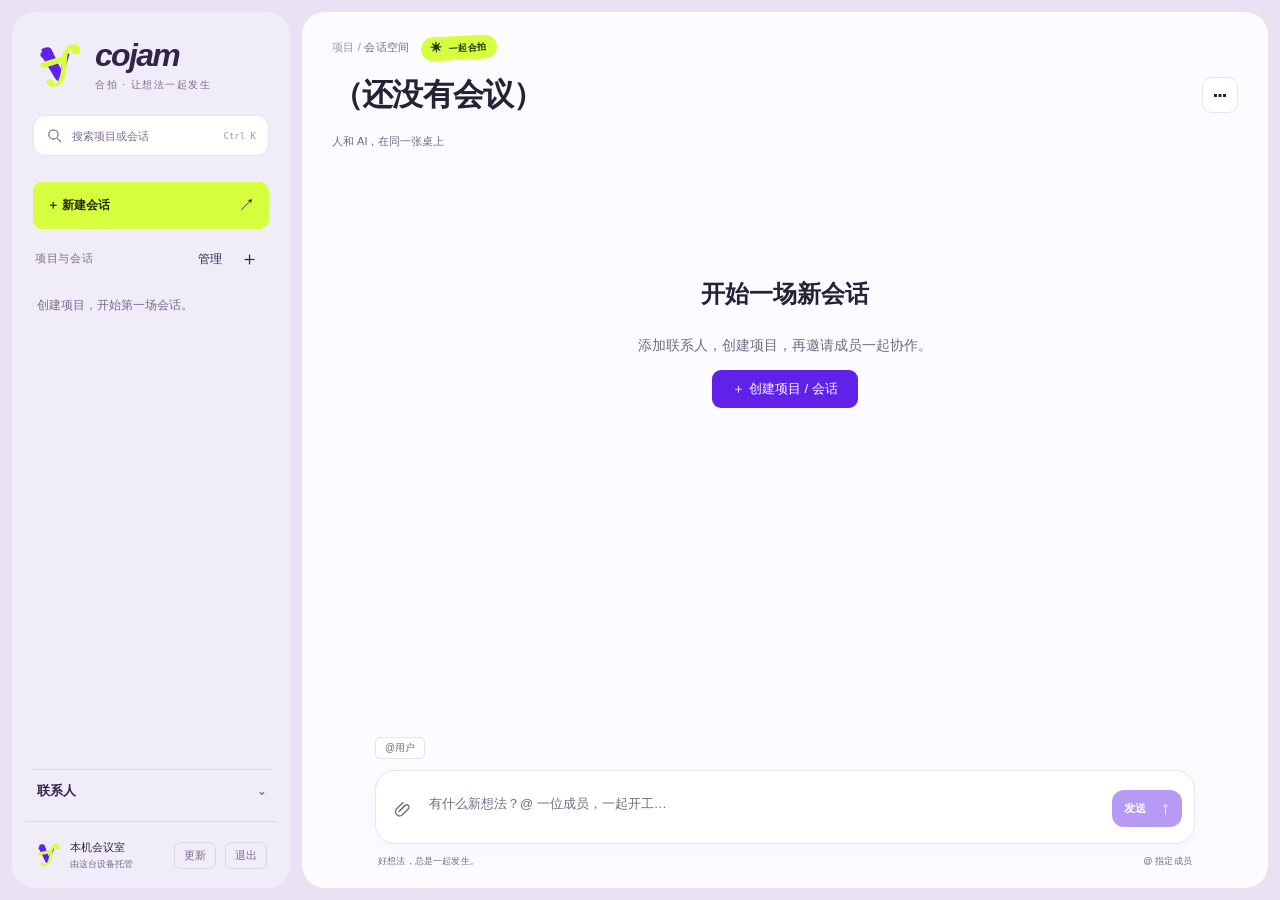
==== commit b3ef5c92: "Separate global conversation navigation from meeting tools" ====
--- a/index.html
+++ b/index.html
@@ -82,8 +82,8 @@
 .rl .b.you{background:color-mix(in srgb,var(--work) 16%,transparent);color:var(--work)}
 .rl .b.run{background:color-mix(in srgb,var(--btn) 14%,transparent);color:var(--btn)}
 .rl li.arch a{opacity:.55}
-#menu.attn{position:relative}
-#menu.attn::after{content:"";position:absolute;top:3px;right:3px;width:8px;height:8px;border-radius:50%;background:var(--work)}
+#navToggle.attn{position:relative}
+#navToggle.attn::after{content:"";position:absolute;top:3px;right:3px;width:8px;height:8px;border-radius:50%;background:var(--work)}
 
 /* ===== 正在改的文件（文件护栏）===== */
 #claimList{list-style:none;margin:0;padding:0}
@@ -472,14 +472,16 @@
 <body>
 <div id="navShade"></div>
 <nav id="rooms" aria-label="联系人和项目"><div class="brand"><img src="/static/logo.svg" width="42" height="42" alt=""><span class="brand-word">cojam<small>合拍 · 让想法一起发生</small></span><button id="navClose" aria-label="关闭导航">×</button></div><label class="nav-search" for="navSearch"><svg class="ui-icon" viewBox="0 0 24 24" fill="none" stroke="currentColor" stroke-width="1.7" aria-hidden="true"><circle cx="10.5" cy="10.5" r="6.5"/><path d="m16 16 5 5"/></svg><input id="navSearch" type="search" placeholder="搜索项目或会话" autocomplete="off"><kbd aria-hidden="true">⌘ K</kbd></label>
+<button id="rNew" class="nav-new">＋ 新建会话<span aria-hidden="true">↗</span></button>
+<section class="projects-section"><div class="rh">项目与会话<span class="project-actions"><button type="button" id="bList" aria-label="会话管理、归档与回收站" title="会话管理、归档与回收站">管理</button><button id="projectAdd" aria-label="新建项目" title="新建项目">＋</button></span></div><ul class="rl" id="roomList"></ul></section>
 <details class="contacts-section" id="contactsSection"><summary>联系人 <span id="contactCount"></span><span class="contacts-chevron" aria-hidden="true">⌄</span></summary><div class="rh"><span class="rh-actions"><button id="agentSettingsBtn" title="修改 Agent 程序位置、模型与加入设置" aria-label="Agent 与连接管理">管理</button><button id="contactsAdd" aria-label="接入联系人">＋ 接入</button></span></div><ul id="contactList"></ul></details>
-<section class="projects-section"><div class="rh">我的项目<button id="projectAdd" aria-label="新建项目">＋</button></div><ul class="rl" id="roomList"></ul></section><button id="rNew" class="nav-new">＋ 新建会话<span aria-hidden="true">↗</span></button><div class="nav-foot"><img src="/static/logo.svg" width="26" height="26" alt=""><span>本机会议室<small>由这台设备托管</small></span><button type="button" id="updateApp" title="检查并下载更新">更新</button><button type="button" id="quitApp" title="停止本机合拍服务">退出</button></div></nav>
+<div class="nav-foot"><img src="/static/logo.svg" width="26" height="26" alt=""><span>本机会议室<small>由这台设备托管</small></span><button type="button" id="updateApp" title="检查并下载更新">更新</button><button type="button" id="quitApp" title="停止本机合拍服务">退出</button></div></nav>
 <header>
   <button id="navToggle" aria-label="打开联系人和项目">☰</button>
   <div class="room-heading"><div class="room-overline"><div id="roomContext">会话空间</div><span class="room-type"><span aria-hidden="true">✳</span> 一起合拍</span></div><div id="title">会议室</div><div class="room-detail"><div id="roomMemberFaces" aria-hidden="true"></div><div id="roomSummary">人和 AI，在同一张桌上</div></div></div><div id="wd"></div><span id="modeTag">干活模式</span>
   <button type="button" id="menu" aria-label="会议工具与设置" aria-controls="bar" aria-expanded="false" aria-haspopup="dialog">⋯</button>
   <div id="bar" role="dialog" aria-label="会议工具与设置"><div class="meeting-tools-heading">会议工具</div>
-    <button type="button" id="bList">会话管理</button><button type="button" id="bNew">新会话</button><button type="button" id="bMode">讨论模式</button><button type="button" id="bAgents">成员与权限</button><button type="button" id="bWrap" title="整理会议记录并保存到项目">整理并落盘</button><button type="button" id="bSide" aria-controls="side" aria-expanded="false">会议详情与看板</button>
+    <button type="button" id="bMode">讨论模式</button><button type="button" id="bAgents">成员与权限</button><button type="button" id="bWrap" title="整理会议记录并保存到项目">整理并落盘</button><button type="button" id="bSide" aria-controls="side" aria-expanded="false">会议详情与看板</button>
     <div class="meeting-tools-label">参会成员 · 模型与思考强度</div><div id="caps"></div>
   </div>
   <div class="session-brief" id="sessionBrief" hidden><span class="brief-marker" aria-hidden="true">↗</span><div><span class="brief-label">这次的共同目标</span><p id="sessionBriefText"></p></div></div>
@@ -1178,8 +1180,7 @@
     await loadState();poll();openAi(a);
   };
 }
-document.getElementById('bList').onclick=openList;
-document.getElementById('bNew').onclick=()=>openNew(false);
+document.getElementById('bList').onclick=()=>{document.body.classList.remove('nav-open');openList()};
 document.getElementById('bMode').onclick=toggleMode;
 const stopsEl=document.getElementById('stops');
 function drawStops(){
--- a/static/workspace.css
+++ b/static/workspace.css
@@ -6,7 +6,7 @@
 .contacts-section{padding-bottom:16px;border-bottom:1px solid var(--line);margin-bottom:18px}
 #contactList{list-style:none;margin:0;padding:0;max-height:30vh;overflow:auto}
 #contactList button{display:flex;align-items:center;gap:10px;width:100%;padding:8px 10px;text-align:left;border:0;border-radius:8px;background:none;color:var(--fg);font-size:13px}
-#contactList button:hover,.project-head button:hover,.new-conversation:hover{background:var(--hover)}
+#contactList button:hover,.project-head button:hover{background:var(--hover)}
 #contactList small,.contact-manage small{display:block;font-size:11px;color:var(--mut)}
 #contactList .contact-channel{padding-left:2px;color:var(--mut)}
 #rooms .rh #contactsAdd,#rooms .rh #contactsScan,#rooms .rh #connSettingsBtn,#rooms .rh #agentSettingsBtn{margin-left:0;font-size:12px;padding:2px 7px;line-height:23px}
@@ -16,7 +16,7 @@
 .badge{display:inline-block;padding:1px 7px;border-radius:99px;font-size:11px;border:1px solid var(--line);color:var(--mut)}.badge.ok{color:#10a37f;border-color:color-mix(in srgb,#10a37f 45%,var(--line))}
 .avatar{display:grid;place-items:center;flex:none;width:30px;height:30px;font-weight:700;border-radius:9px;color:var(--c);background:color-mix(in srgb,var(--c) 14%,transparent)}
 .project-head{display:flex;align-items:center;gap:4px;margin-top:6px}.project-head button{border:0;background:none;color:var(--fg);padding:8px;border-radius:7px;font-size:13px}.project-head button:first-child{display:flex;gap:7px;flex:1;min-width:0;text-align:left;font-weight:600}.project-head span{overflow:hidden;text-overflow:ellipsis;white-space:nowrap}.project-head button:last-child{color:var(--mut);font-size:18px;padding:0 8px}
-.project-rooms{padding-left:13px;border-left:1px solid var(--line);margin-left:14px}.project-rooms[hidden]{display:none}.new-conversation{padding:7px 10px;border:0;background:none;color:var(--mut);font-size:12px;border-radius:7px}.nav-new{margin:20px 8px 8px;border:1px solid var(--line);background:var(--bar);color:var(--fg);padding:9px;border-radius:8px}.nav-empty{font-size:12px;padding:12px;color:var(--mut)}
+.project-rooms{padding-left:13px;border-left:1px solid var(--line);margin-left:14px}.project-rooms[hidden]{display:none}.nav-new{margin:20px 8px 8px;border:1px solid var(--line);background:var(--bar);color:var(--fg);padding:9px;border-radius:8px}.nav-empty{font-size:12px;padding:12px;color:var(--mut)}
 #mbox>label{display:block;font-size:13px;margin-top:14px}#mbox>label>input,#mbox>label>select,#mbox>label>textarea,#cConfig input,#cConfig textarea{display:block;width:100%;margin-top:6px}#mbox select{font:inherit;padding:8px;background:var(--soft);color:var(--fg);border:1px solid var(--line);border-radius:7px}#mbox input[type=checkbox]{width:auto;margin:0;accent-color:var(--btn)}
 #modelSettings{padding-bottom:16px;margin-bottom:16px;border-bottom:1px solid var(--line)}#modelSettings label{display:block;margin-top:12px;font-size:13px}#modelSettings label[hidden]{display:none}#modelSettings label>input,#modelSettings label>select{display:block;margin-top:6px}#modelSettings .hint{overflow-wrap:anywhere}#modelSettings .btns{margin-top:12px}
 .contact-pick{display:flex;align-items:center;gap:8px;padding:8px 0;font-size:14px}.contact-pick small{color:var(--mut);font-size:12px}.member-row{padding:10px 0;border-bottom:1px solid var(--line)}.perm-grid{display:grid;grid-template-columns:repeat(3,minmax(0,1fr));gap:10px;padding:6px 0 8px 24px;font-size:12px}.perm-grid label{display:flex;gap:5px;align-items:center}.perm-grid:has(input:disabled){opacity:.45}.contact-manage{list-style:none;padding:0;max-height:45vh;overflow:auto}.contact-manage li{display:flex;gap:6px;align-items:center;padding:10px 0;border-bottom:1px solid var(--line)}.contact-manage li>span{flex:1}.contact-manage button{font-size:12px}#connectionResult pre{overflow:auto;white-space:pre-wrap;overflow-wrap:anywhere;background:var(--soft);padding:12px;border-radius:8px;font-size:12px}#issuedKey{width:100%;font-family:var(--mono)}#cError,#pErr{color:var(--danger)}
@@ -41,7 +41,6 @@
  body.work header{box-shadow:inset 0 -2px 0 var(--work)}#title{font-size:16px;line-height:1.4;white-space:nowrap;flex-basis:60%}#title .wdn{display:inline}#wd{display:none}#modeTag{margin:0}#bar{display:flex;flex-wrap:wrap;gap:6px;width:100%}#bar button{font-size:12px;padding:5px 9px}#bar .cap{grid-column:auto;white-space:nowrap;line-height:1.4;padding:5px 9px;border-radius:8px;box-shadow:none}#bar #caps .cap:first-child{margin-top:0}#bar .cap .cm,#bar .cap .cs,#bar .cap .cx{display:inline;padding-left:0;font-size:11px}#bar .cap .cm::before,#bar .cap .cs::before,#bar .cap .cx::before{content:' · '}#bar .cap .cm{display:none}
  #feed{grid-area:feed;min-height:0;padding:28px max(24px,calc((100% - 880px)/2))}#status{grid-area:status;padding-left:24px;padding-right:24px}footer{grid-area:foot;padding:8px 24px 20px}
  #side{position:fixed;top:0;right:0;bottom:0;width:min(380px,100vw);z-index:40;transform:translateX(105%);box-shadow:var(--shadow-lg);padding:16px 12px;transition:transform .2s}#side.on{transform:none}#sideX,#bSide{display:block!important}#sideBg.on{display:block!important}
- #bNew{display:none}
 }
 .agent-settings-tabs{display:flex;gap:6px;flex-wrap:wrap;margin:16px 0;border-bottom:1px solid var(--line);padding-bottom:12px}#mbox .agent-settings-tabs button[aria-pressed="true"]{background:var(--btn);border-color:var(--btn);color:var(--btn-fg,#fff)}.agent-settings section[hidden]{display:none}.agent-settings section>label{display:block;margin:14px 0 6px;font-size:13px}.agent-settings section>input,.agent-settings section>select{width:100%;box-sizing:border-box}.agent-settings h4{margin:18px 0 9px}.agent-settings details{margin:18px 0}.agent-settings summary{cursor:pointer}.agent-value-row{display:flex;gap:8px;margin:8px 0}.agent-value-row input{min-width:0;flex:1}.agent-value-row button{flex:none}.agent-list-editor>button{margin:4px 0 8px}.agent-model-row{border:1px solid var(--line);border-radius:10px;padding:8px 12px;margin:10px 0}.agent-efforts{display:flex;flex-wrap:wrap;gap:10px}.agent-efforts label,.agent-settings .agent-check{display:flex;align-items:center;gap:7px}.agent-room-row{display:flex;justify-content:space-between;align-items:center;gap:12px;padding:12px 0;border-bottom:1px solid var(--line)}.agent-room-row span{min-width:0;overflow-wrap:anywhere}.agent-room-row small{display:block;color:var(--mut);margin-top:5px}.agent-room-row button{flex:none}.agent-settings-actions{position:sticky;bottom:-20px;background:var(--bg);padding:12px 0;margin-top:12px}#agentSettingsMessage{overflow-wrap:anywhere}.rh-actions{flex-wrap:wrap}
 @media(max-width:849px){
--- a/static/studio.css
+++ b/static/studio.css
@@ -75,7 +75,6 @@
 .rl li.cur a{background:var(--btn);color:var(--btn-fg);font-weight:550;box-shadow:0 3px 10px #6022e81a}
 .rl li.cur a>.ui-icon{color:inherit;opacity:1}
 .rl .dot{display:none}.rl .dot.run,.rl .dot.you{display:block;width:5px;height:5px}
-.new-conversation{font-size:10px;padding:8px 10px;color:var(--mut)}
 .nav-new{display:flex;align-items:center;justify-content:space-between;margin:0 8px 20px;padding:11px 13px;width:calc(100% - 16px);background:var(--lime);color:var(--lime-ink);border:1px solid var(--lime);border-radius:9px;font-size:12px;font-weight:600}
 .nav-new:hover{background:#dfff70;transform:translateY(-1px)}.nav-new span{font-size:17px;font-weight:400}
 .nav-foot{display:flex;align-items:center;gap:9px;padding:17px 10px 4px;border-top:1px solid var(--line);font-size:11px;line-height:1.5}
@@ -151,7 +150,7 @@
  #rooms .brand{padding-bottom:22px}.workspace-label{margin-bottom:22px;padding:10px 12px}.contacts-section{padding-bottom:14px;margin-bottom:19px}
  header{border:0;border-radius:23px 23px 0 0;display:grid;grid-template-columns:minmax(0,1fr) auto;gap:19px;padding:29px 36px 19px;overflow:visible}
  .room-heading{grid-column:1}#modeTag{grid-row:1;grid-column:2}#bar{grid-column:1/-1;display:flex;flex-wrap:wrap;width:100%;padding-top:15px;gap:4px}
- #bar #bList{margin-left:auto}#bar .cap{order:-1;padding-right:9px}#bar .cap .cs,#bar .cap .cx{font-size:10px}#bar .cap .cm{display:none}
+ #bar .cap{order:-1;padding-right:9px}#bar .cap .cs,#bar .cap .cx{font-size:10px}#bar .cap .cm{display:none}
  .session-brief{grid-column:1/-1}
  #feed{padding:18px max(36px,calc((100% - 820px)/2)) 12px;min-height:0}
  #status{padding-left:max(36px,calc((100% - 820px)/2));padding-right:max(36px,calc((100% - 820px)/2))}
@@ -225,3 +224,10 @@
 
 #modal{z-index:80}.card h4{cursor:default}.card h4::after{display:none}.card h4 .ct{flex:1}.card h4 .card-fold{margin-left:2px!important;min-width:28px;min-height:28px;padding:0 5px}.card.shut .card-fold{transform:rotate(-90deg)}
 .detail-path{overflow-wrap:anywhere;font:12px/1.7 var(--mono);margin:7px 0}.detail-agent{padding:10px 0;border-bottom:1px solid var(--line);font-size:12px}.detail-agent:last-child{border:0}.detail-agent .hint{margin:6px 0;overflow-wrap:anywhere}
+
+/* Global conversation navigation belongs to the sidebar. */
+.projects-section>.rh{gap:6px;letter-spacing:0;flex-wrap:nowrap}.project-actions{margin-left:auto;display:flex;align-items:center;gap:3px;flex:none}
+#rooms .project-actions button{margin-left:0;min-height:28px;line-height:24px}#rooms .project-actions #bList{font-size:12px;padding:1px 6px;display:flex;align-items:center;gap:4px}
+.nav-wait{display:inline-flex;align-items:center;justify-content:center;min-width:17px;height:17px;padding:0 4px;border-radius:9px;font-size:10px;background:var(--btn);color:var(--btn-fg)}
+#rooms .contacts-section{margin:10px 6px 6px;border-bottom:0;border-top:1px solid var(--line)}
+#rooms .projects-section{padding-bottom:4px}#rooms .nav-new{margin-bottom:16px}
